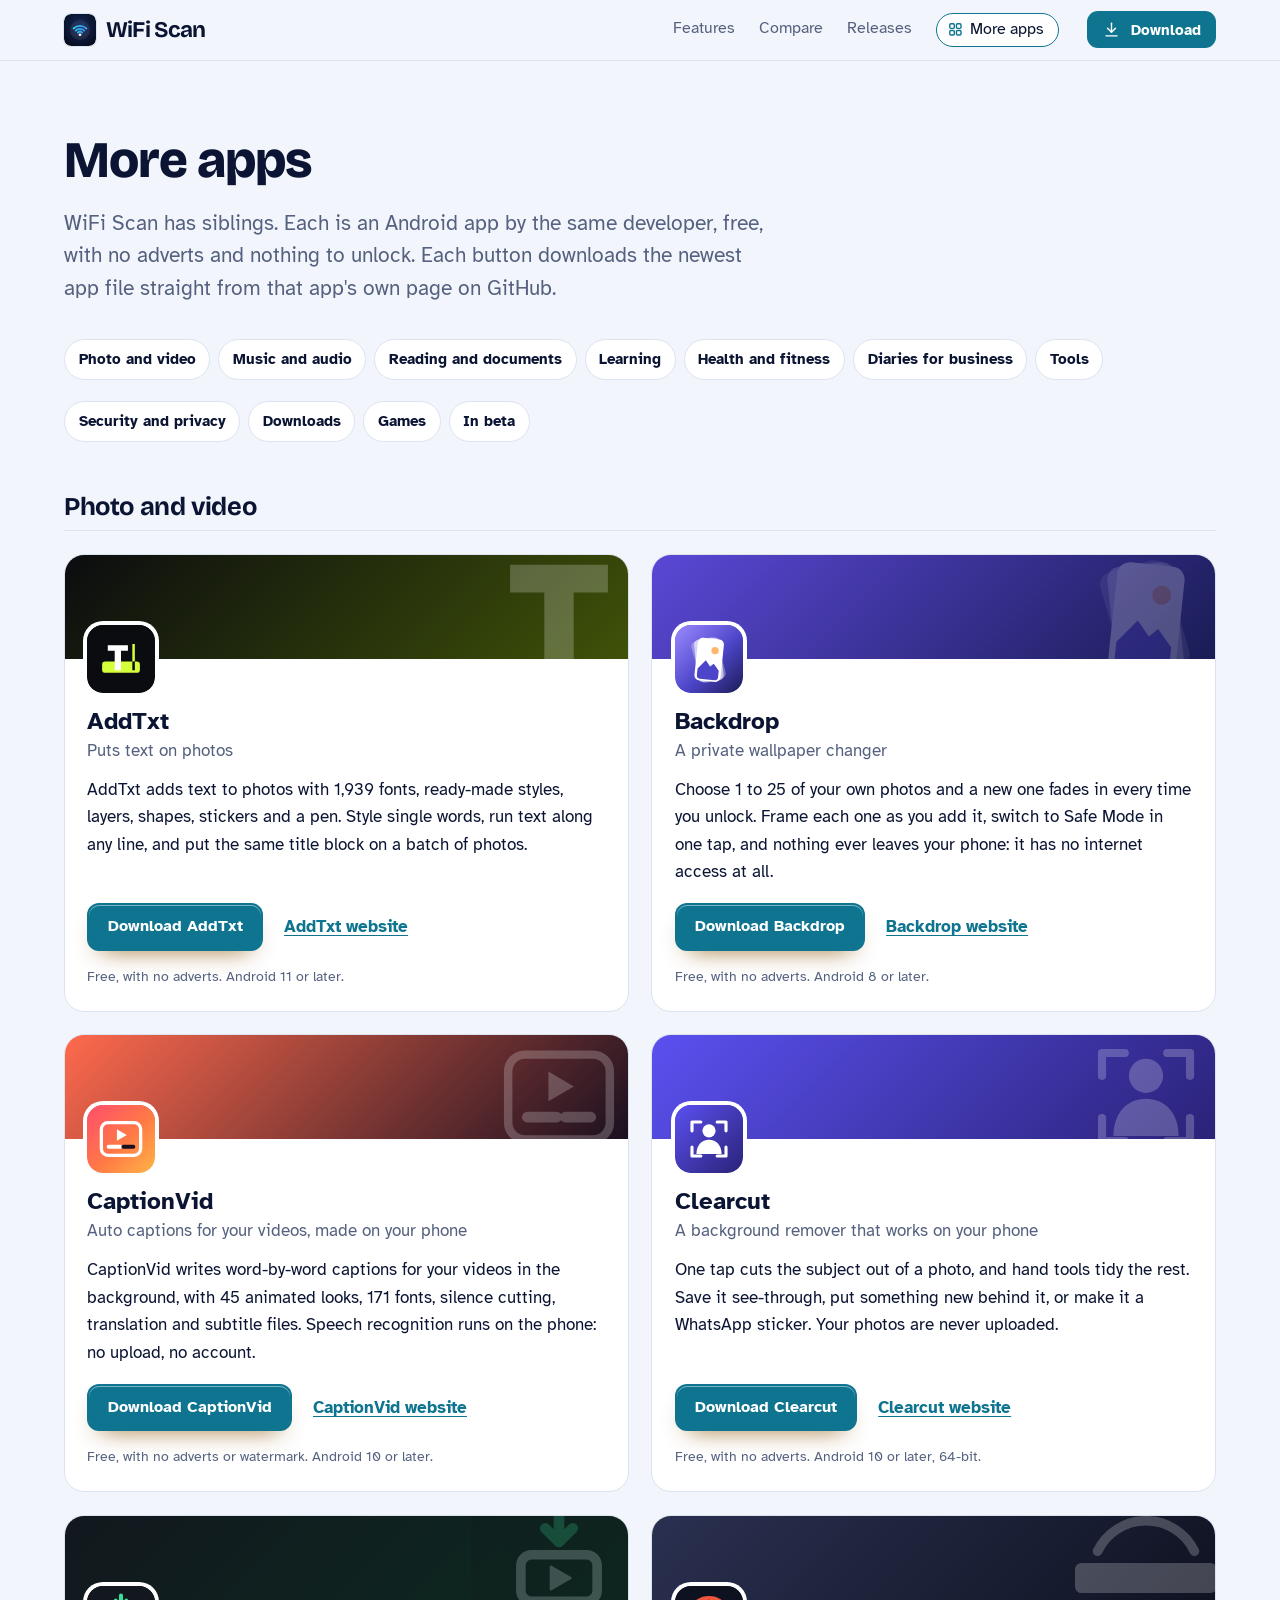
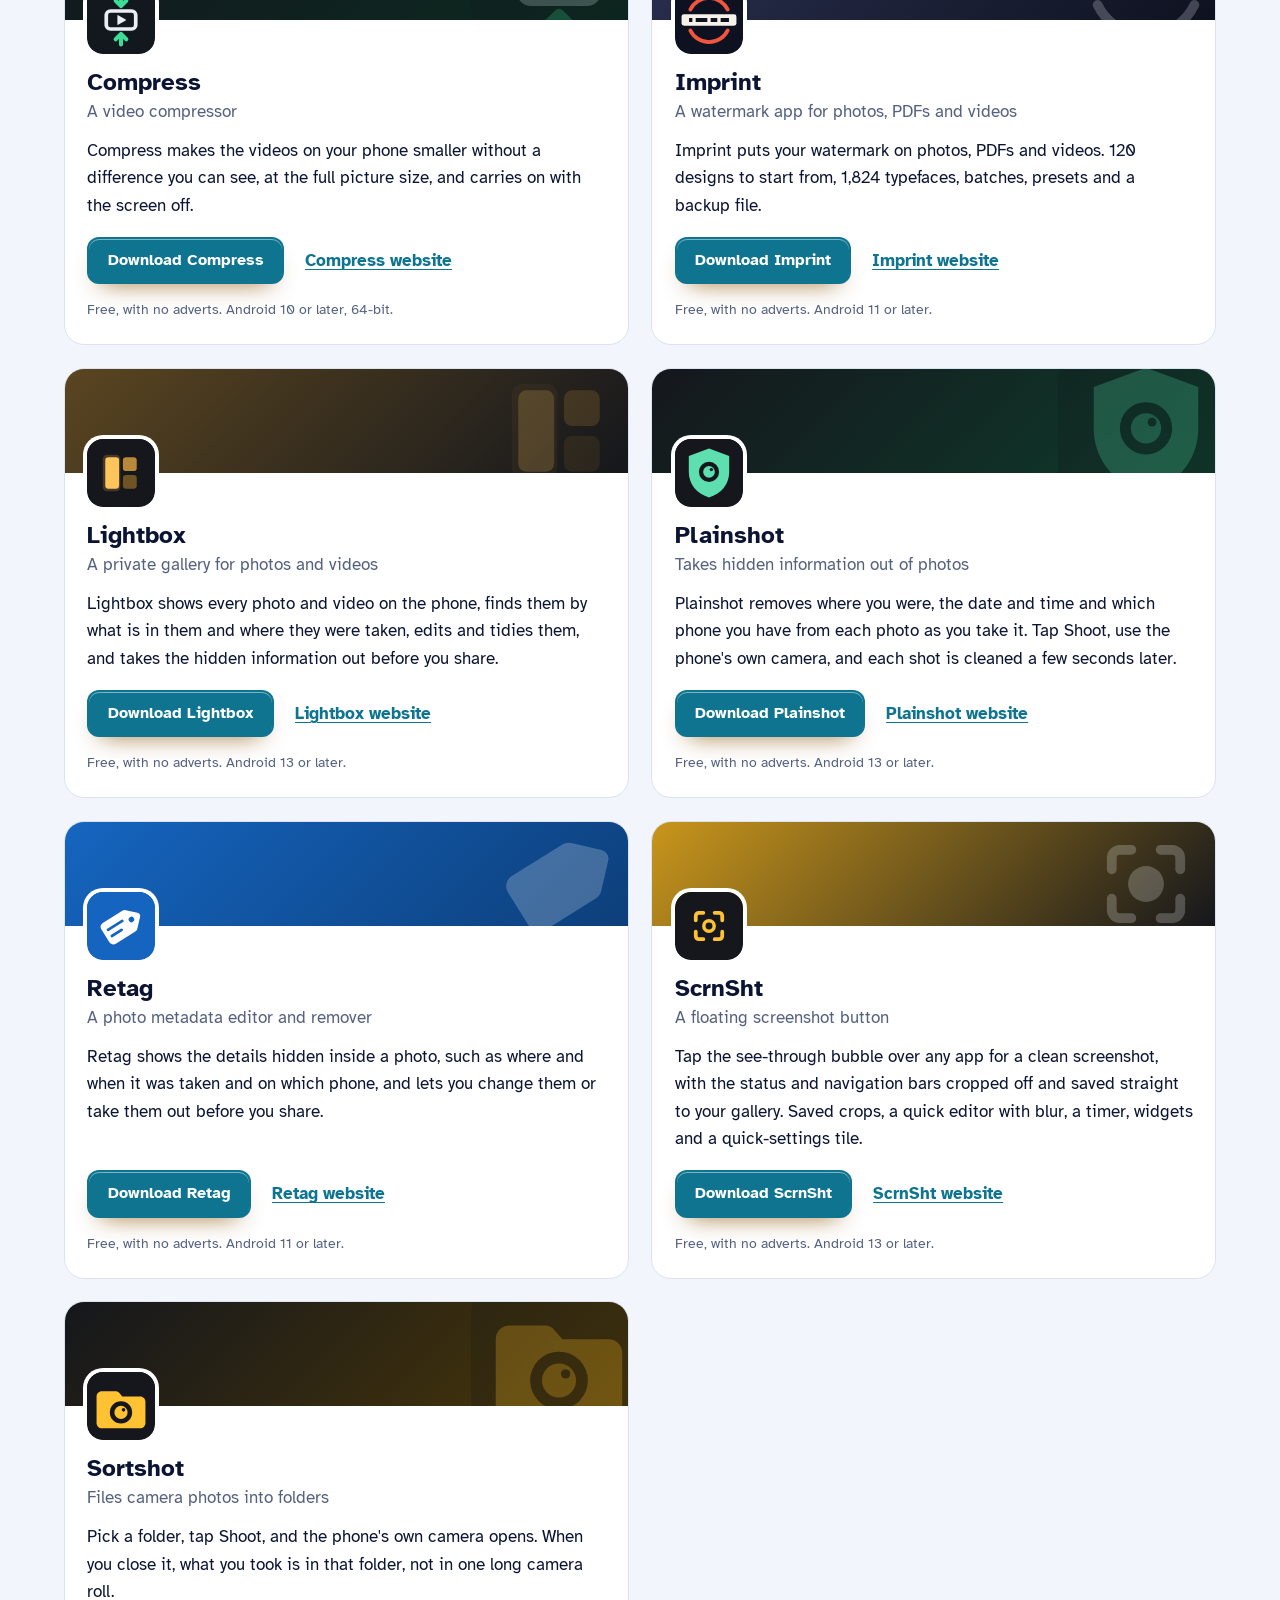
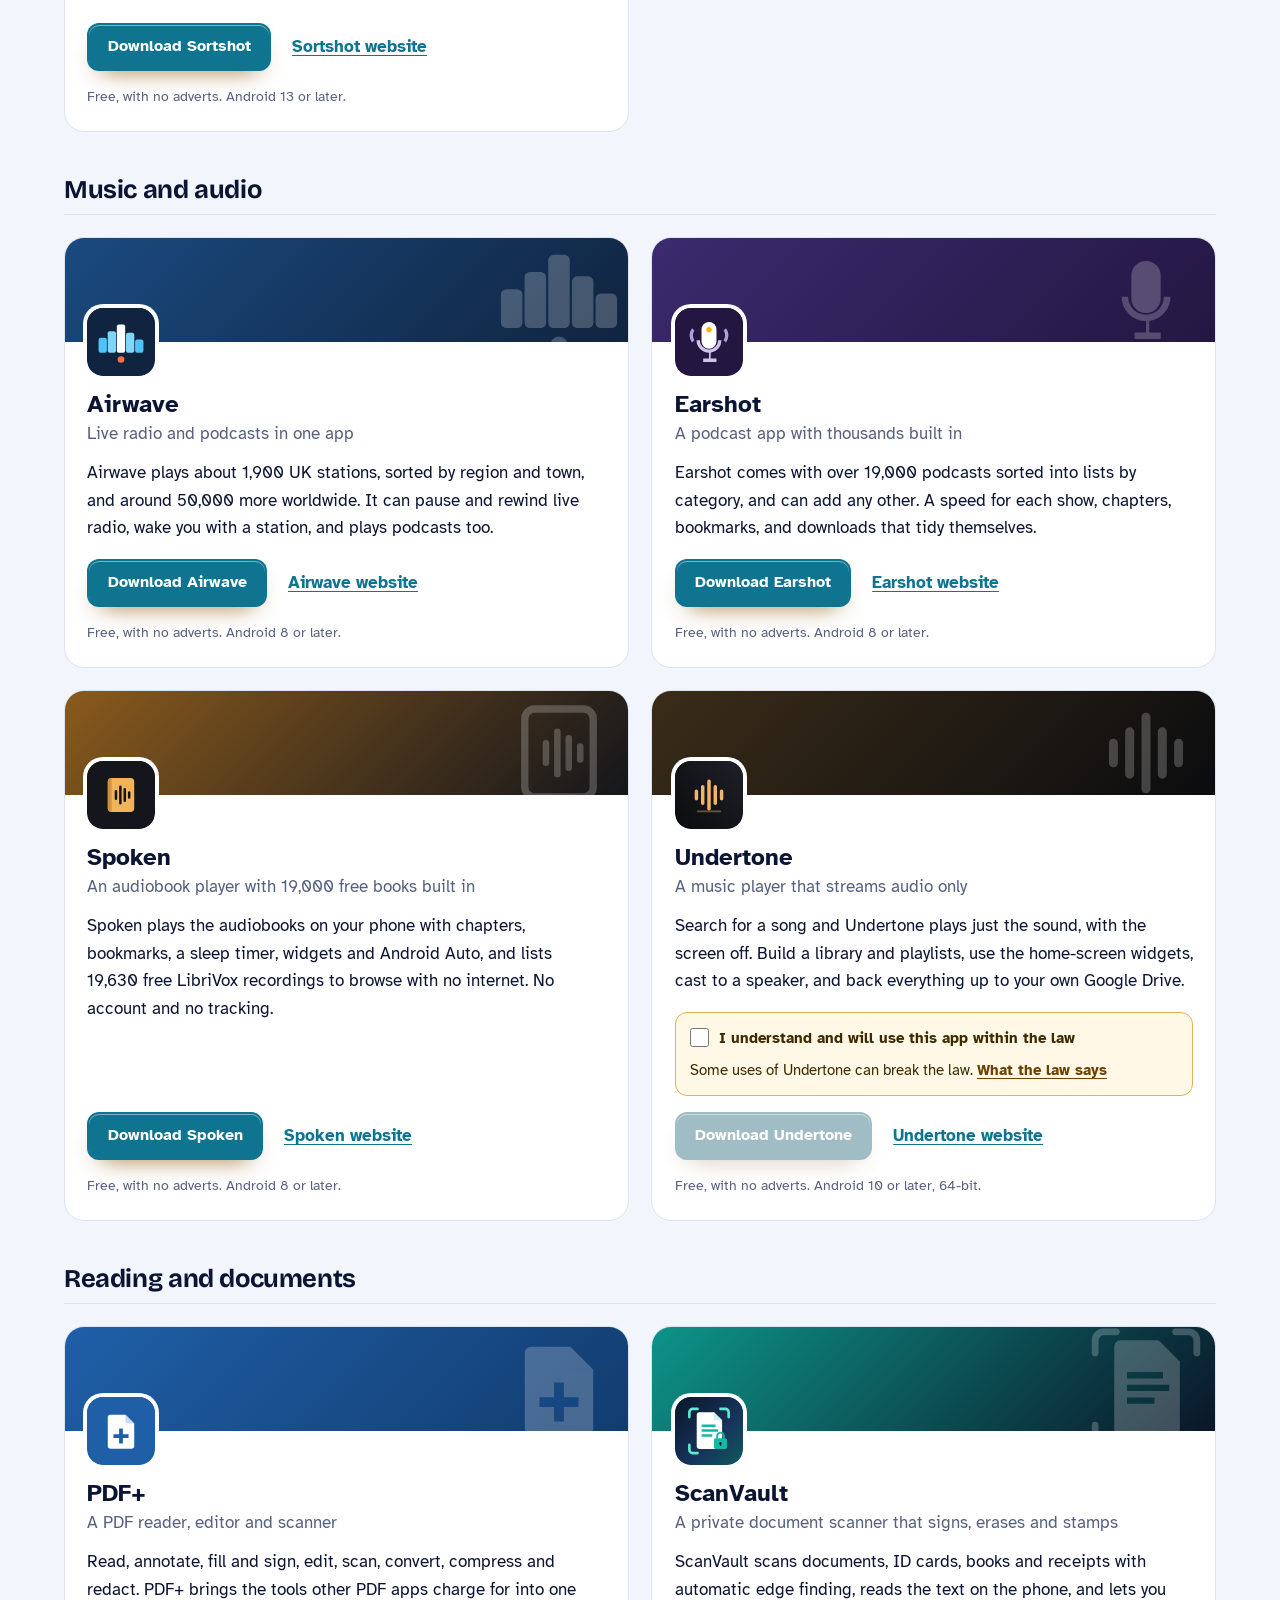
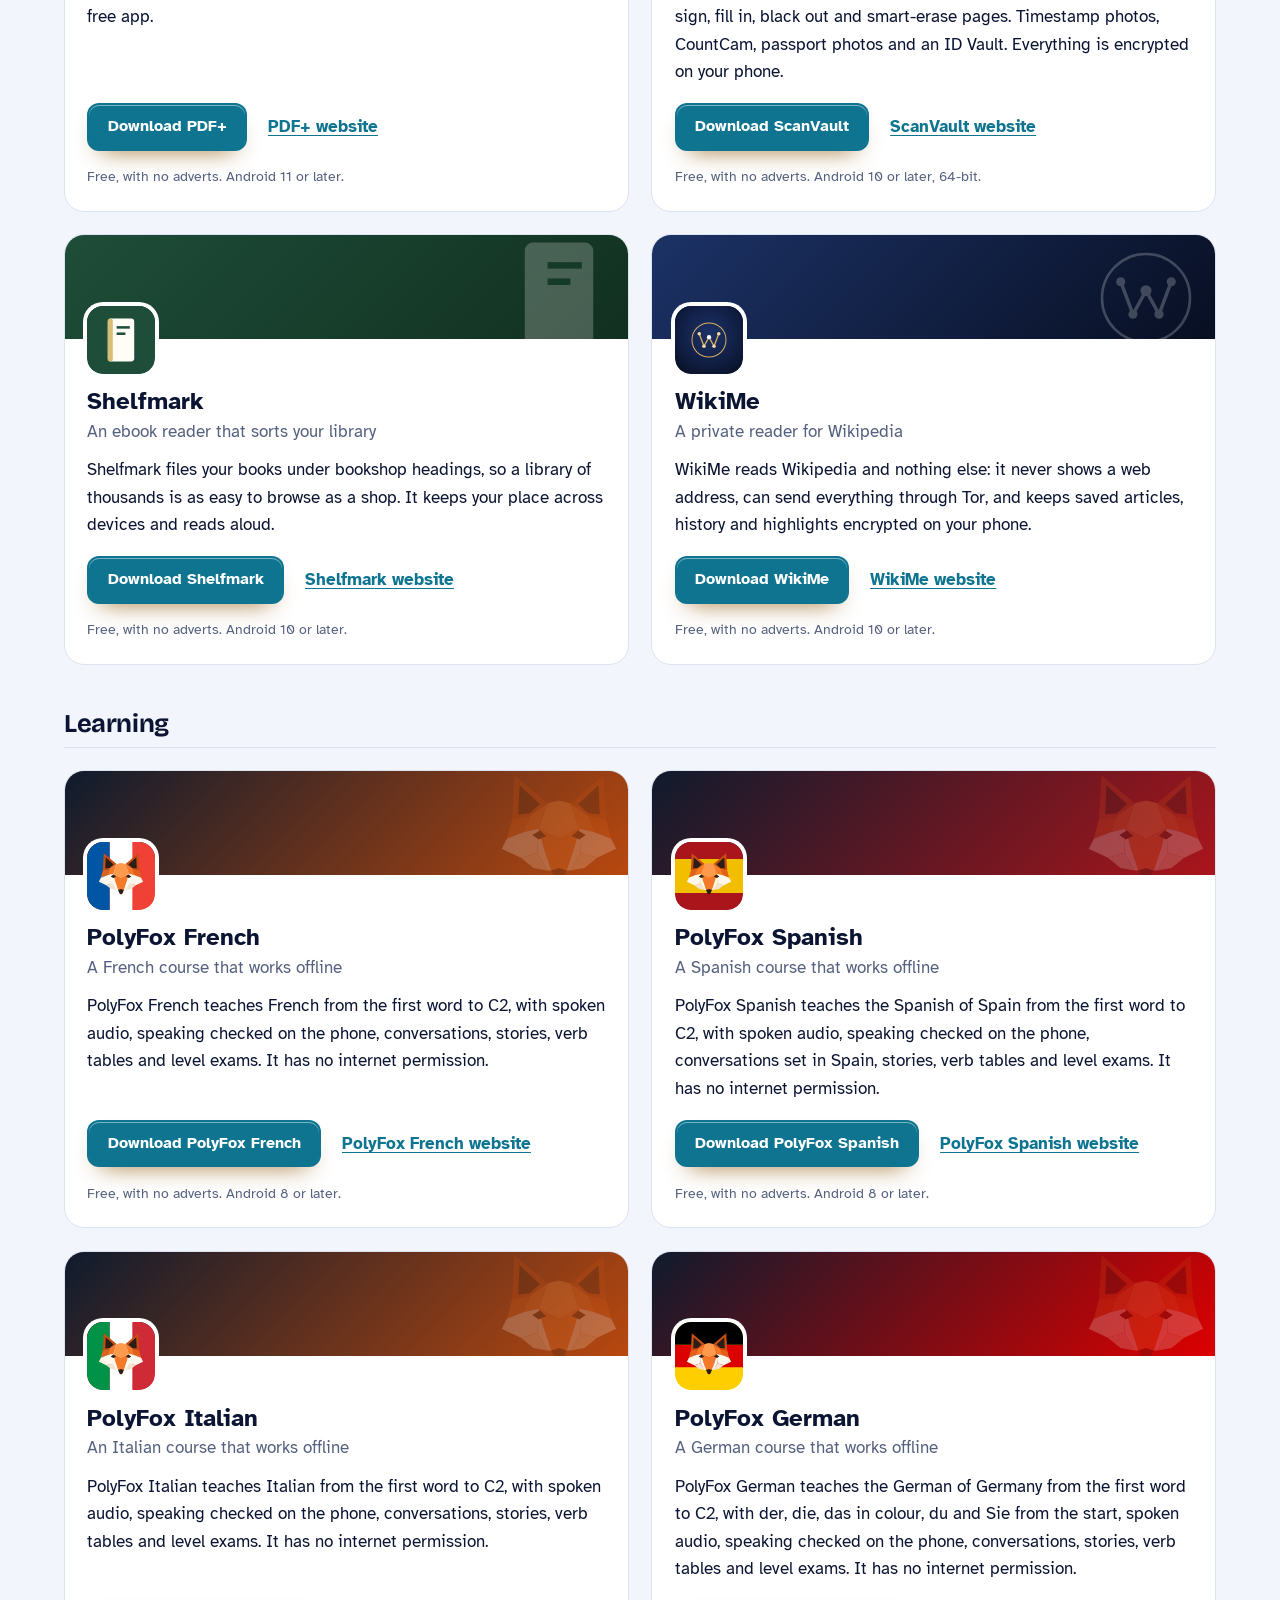
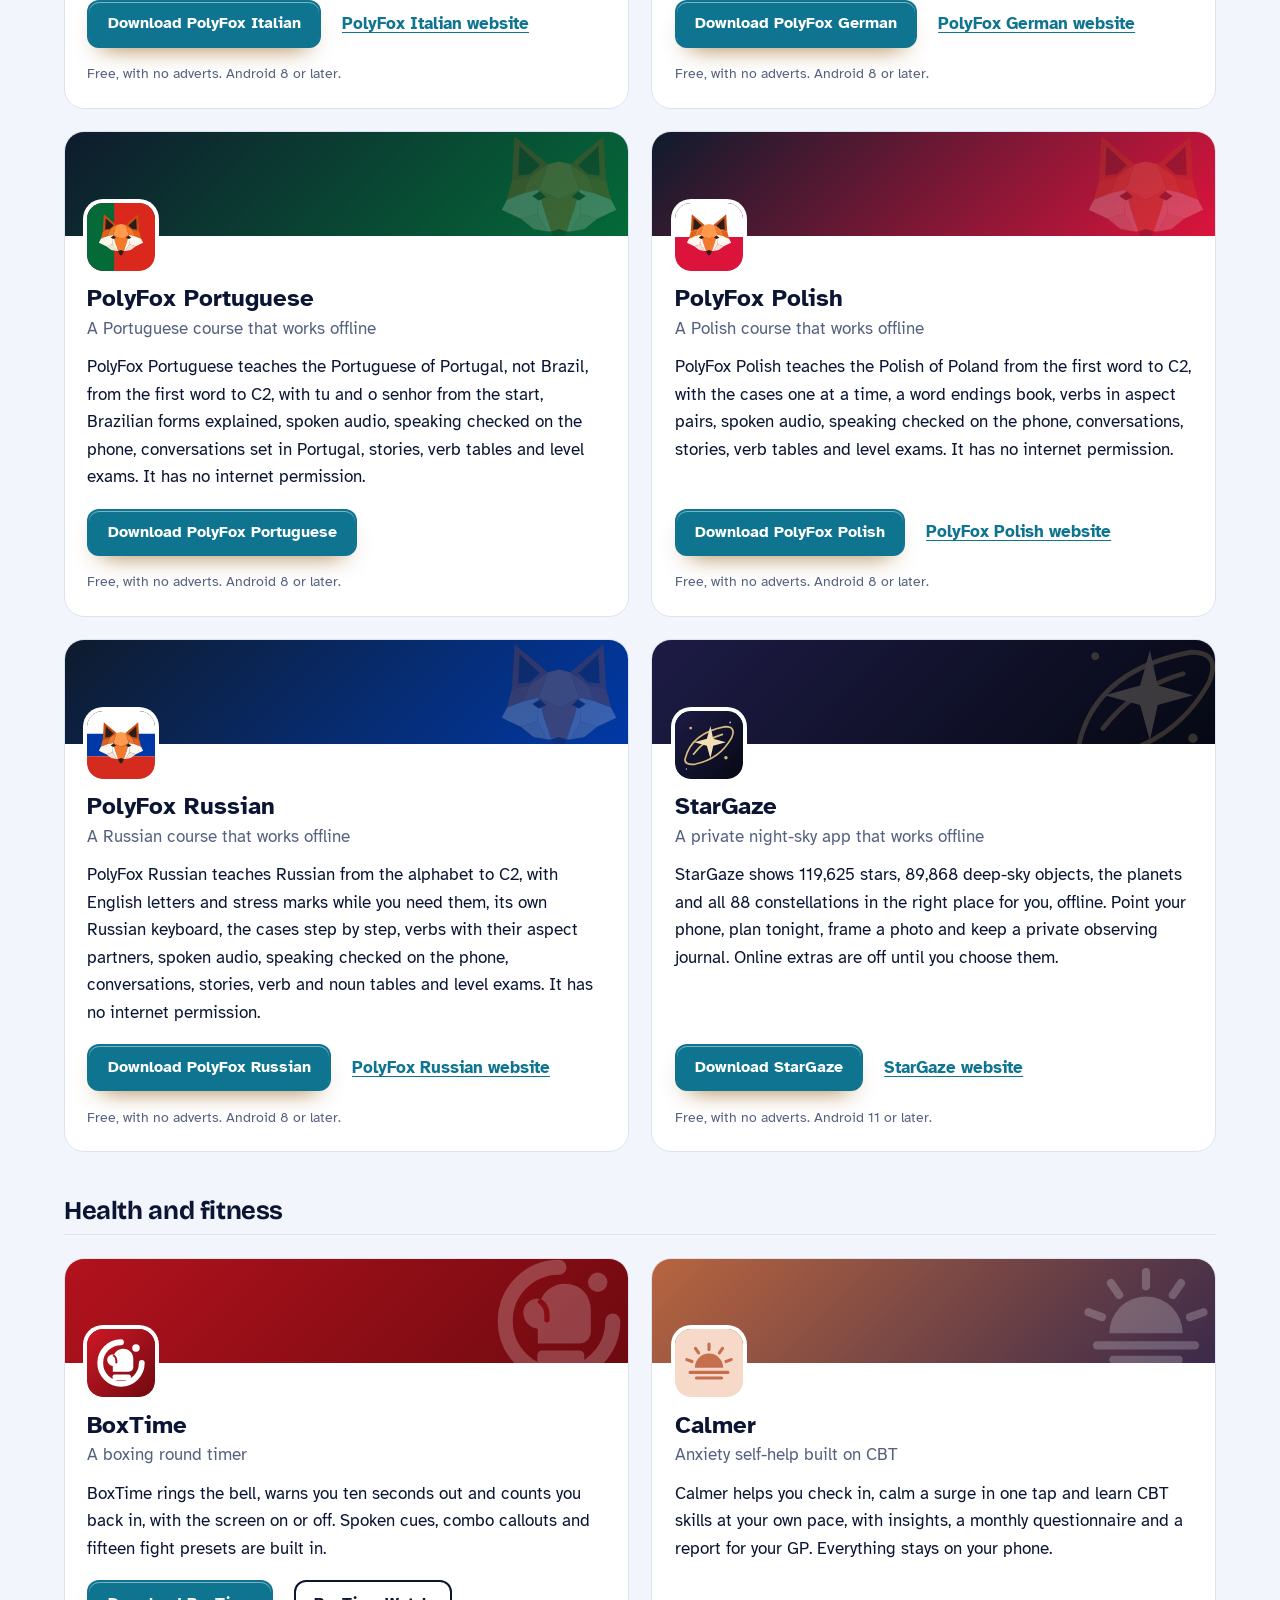
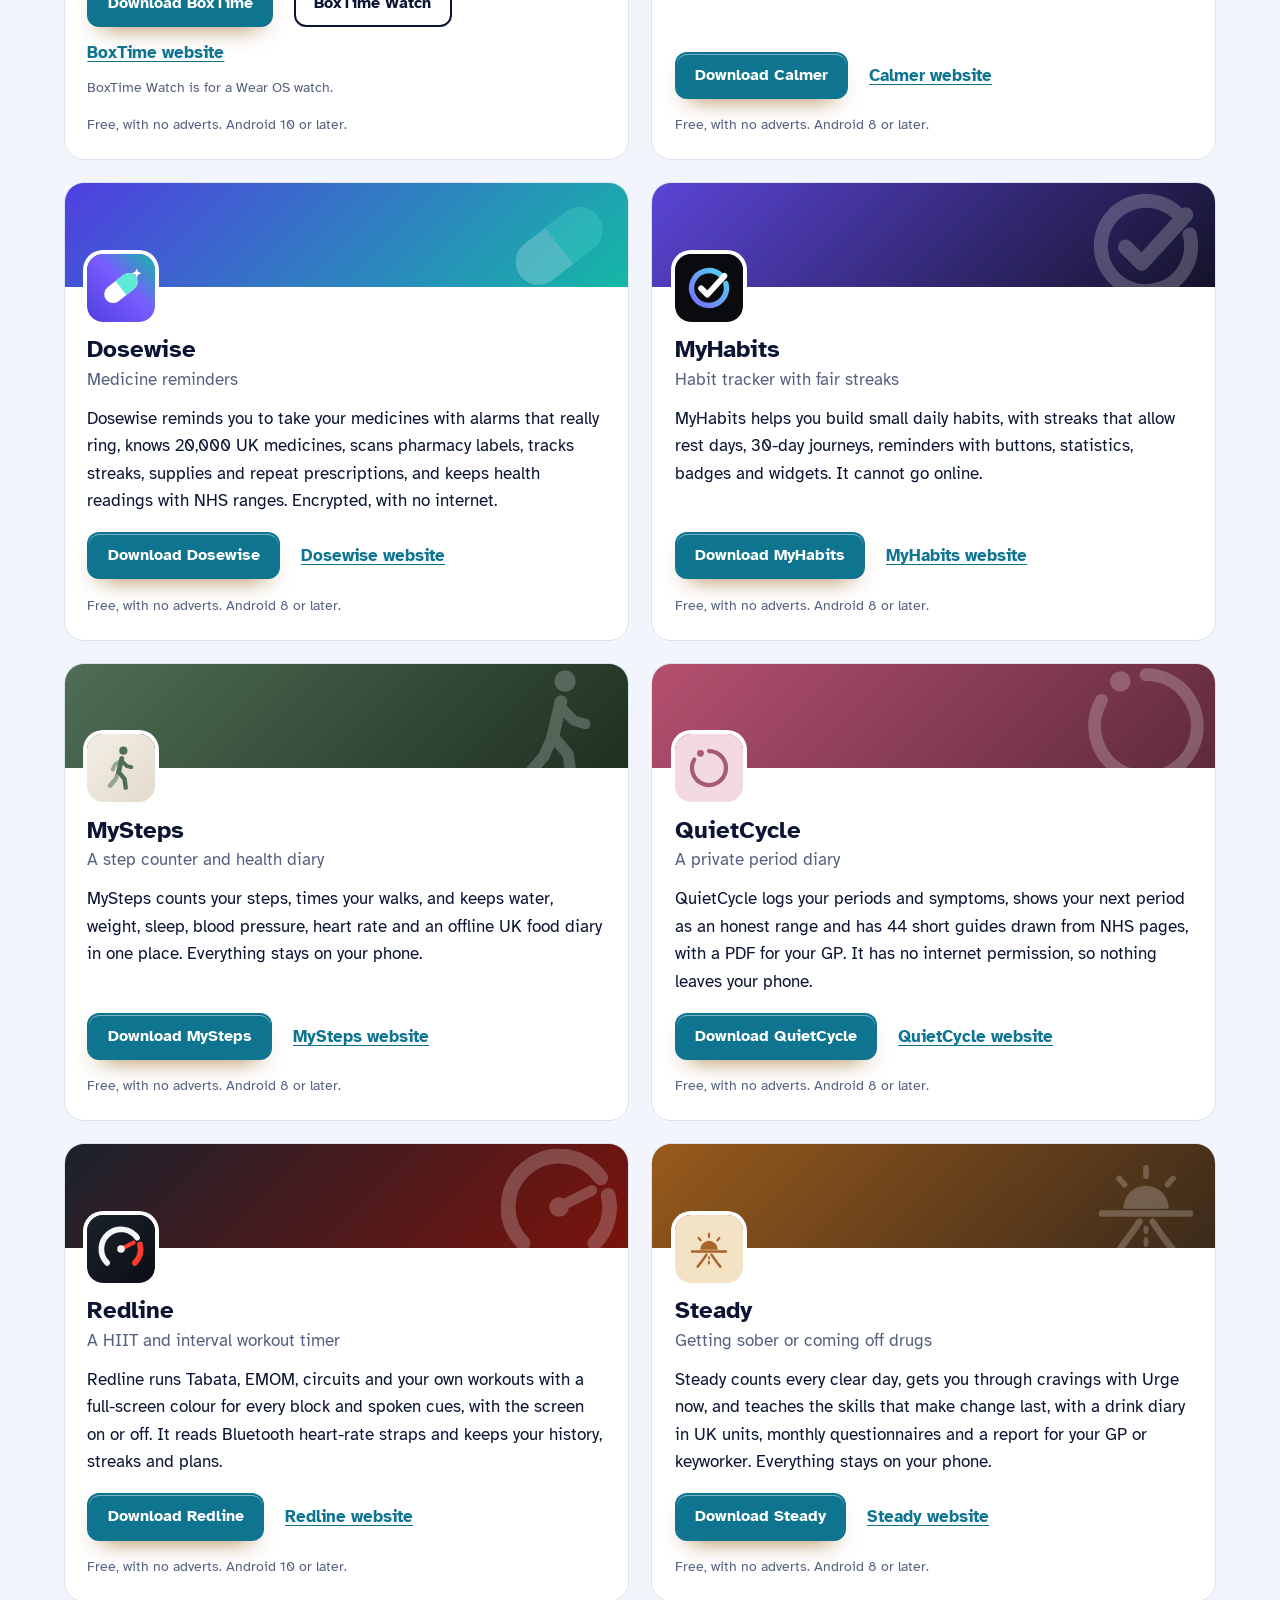
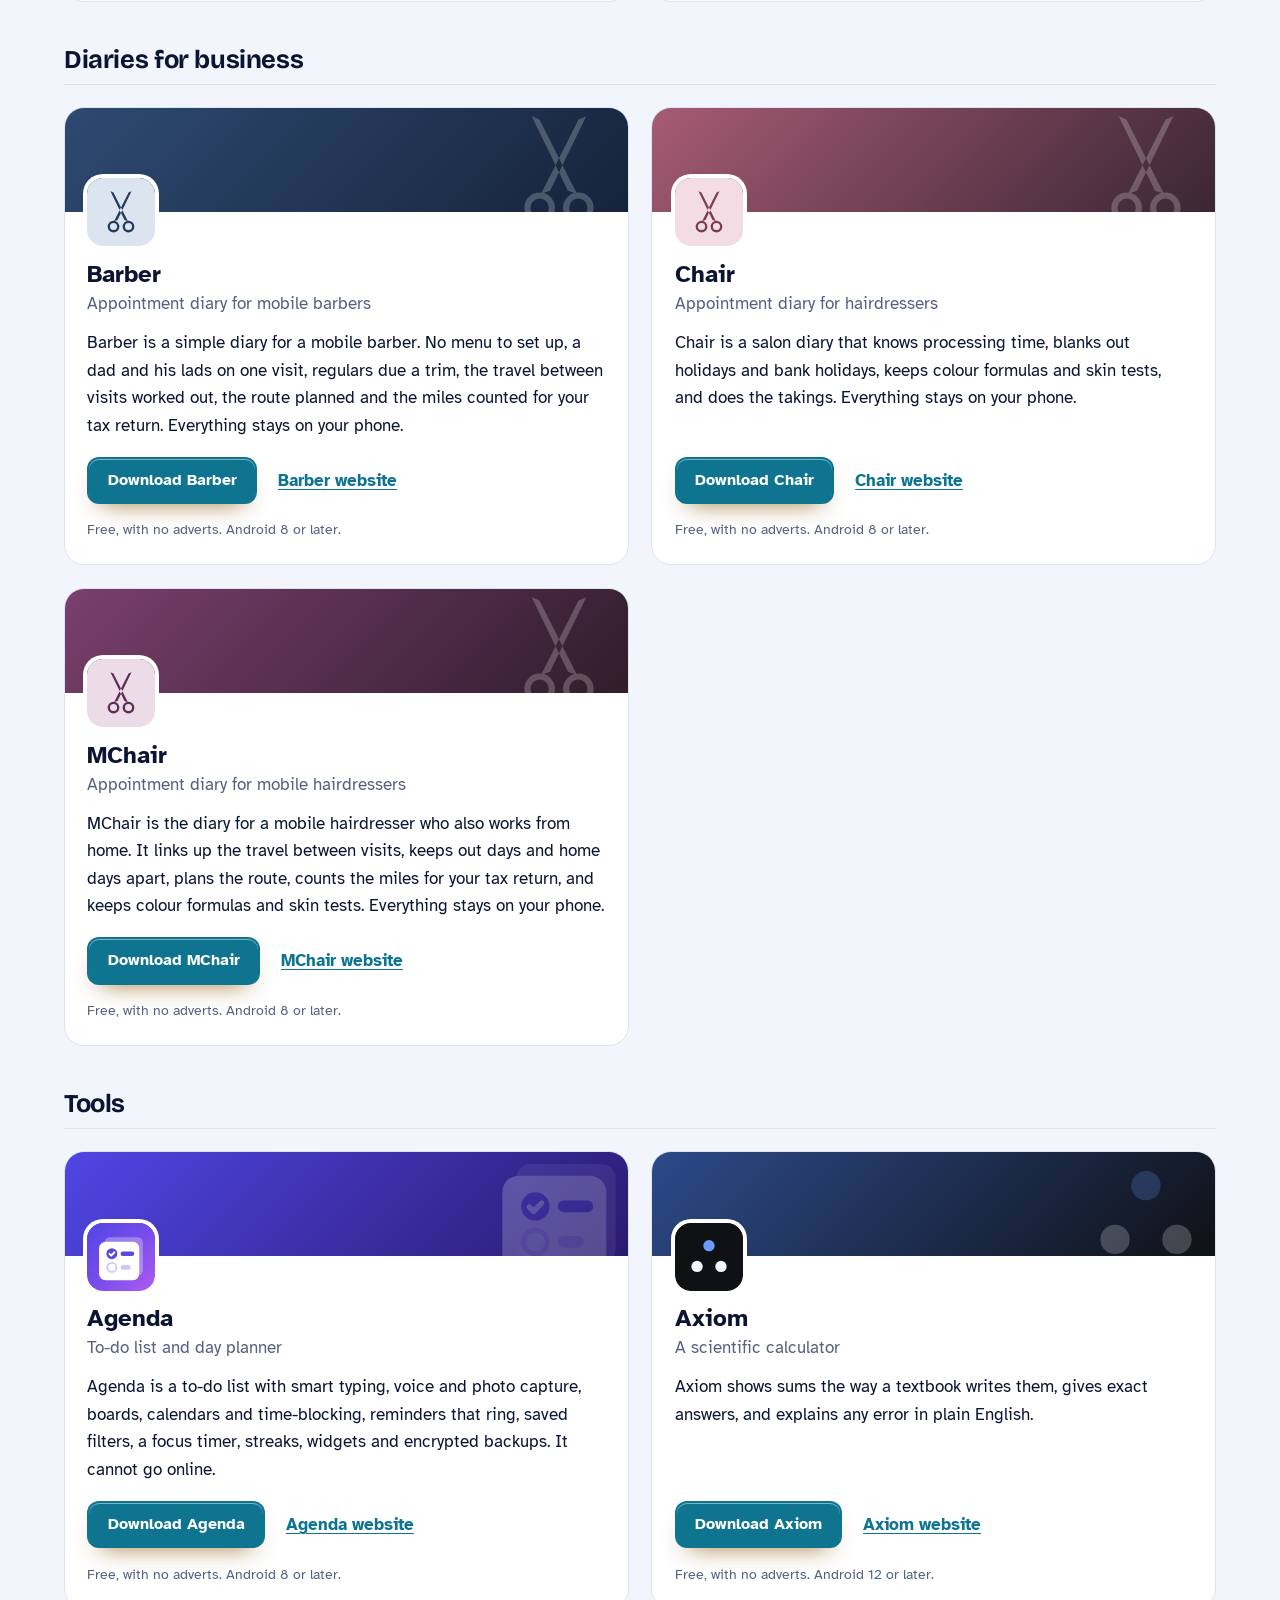
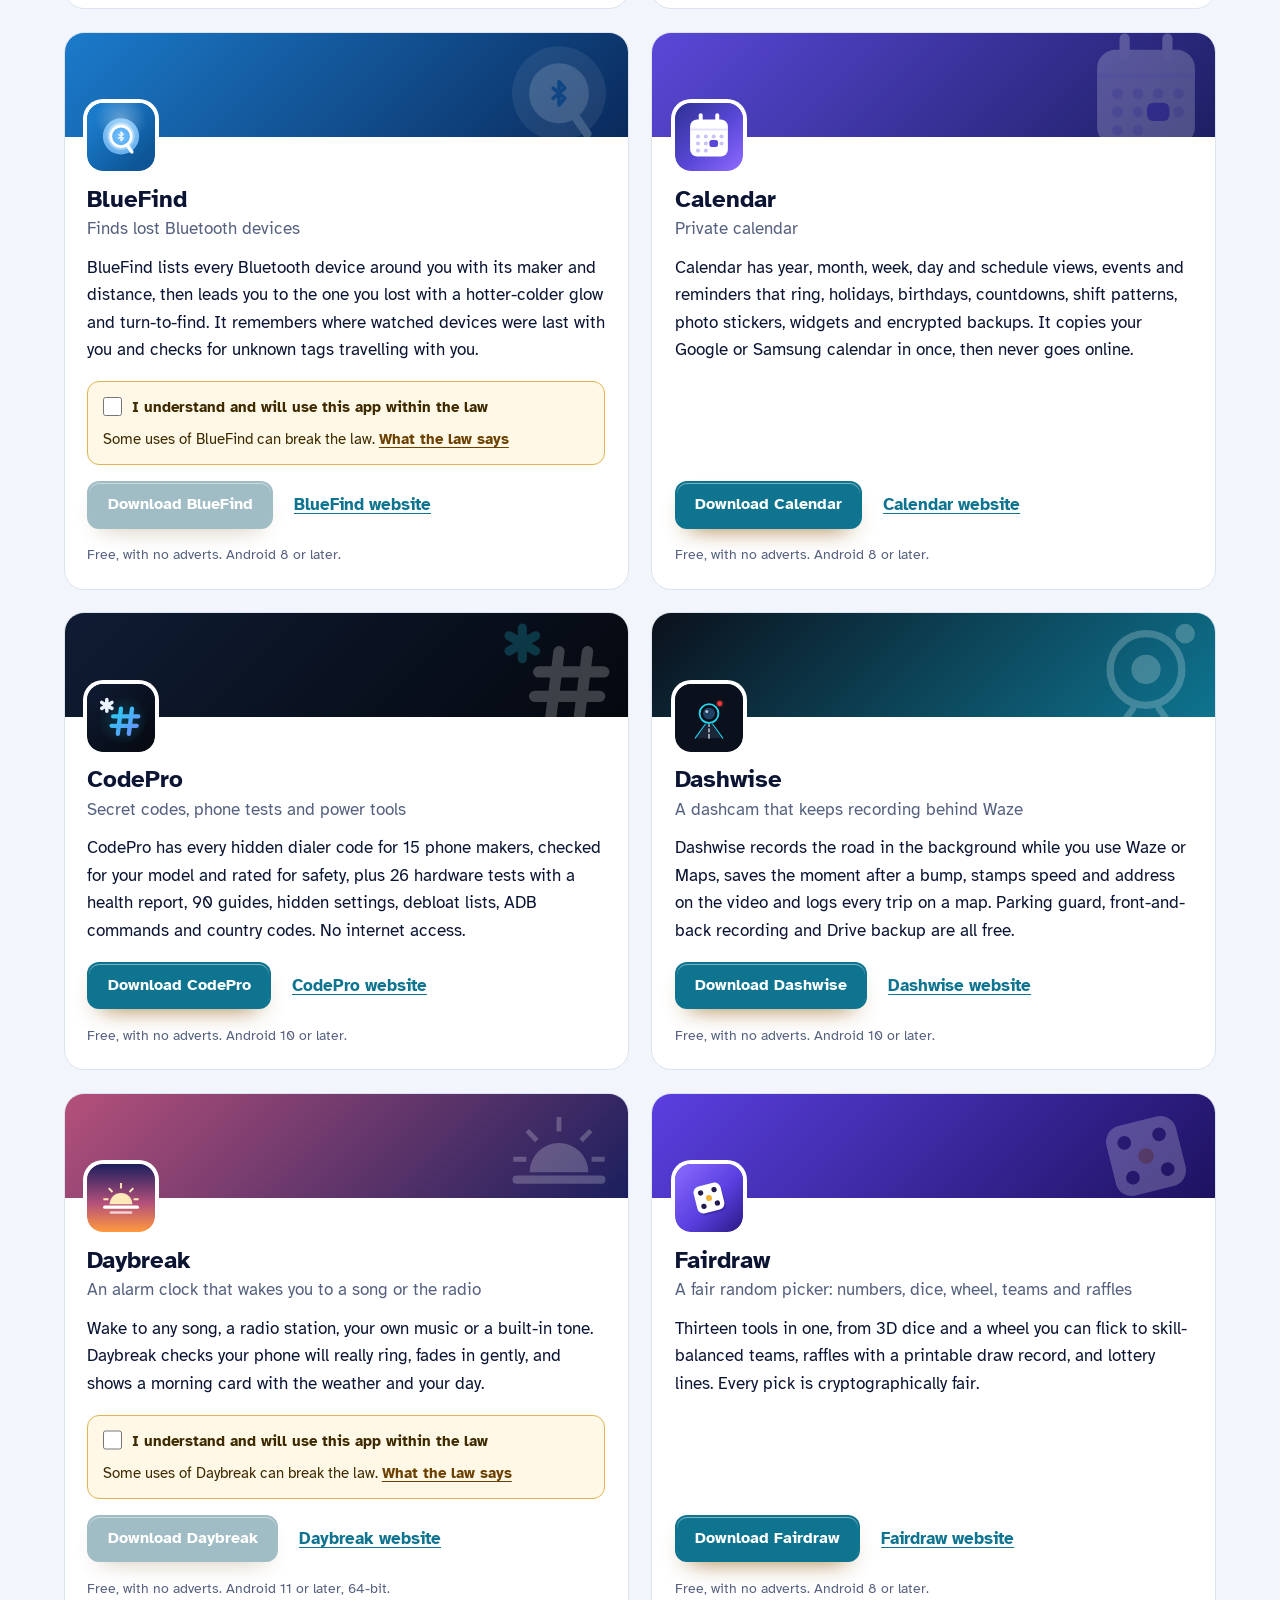
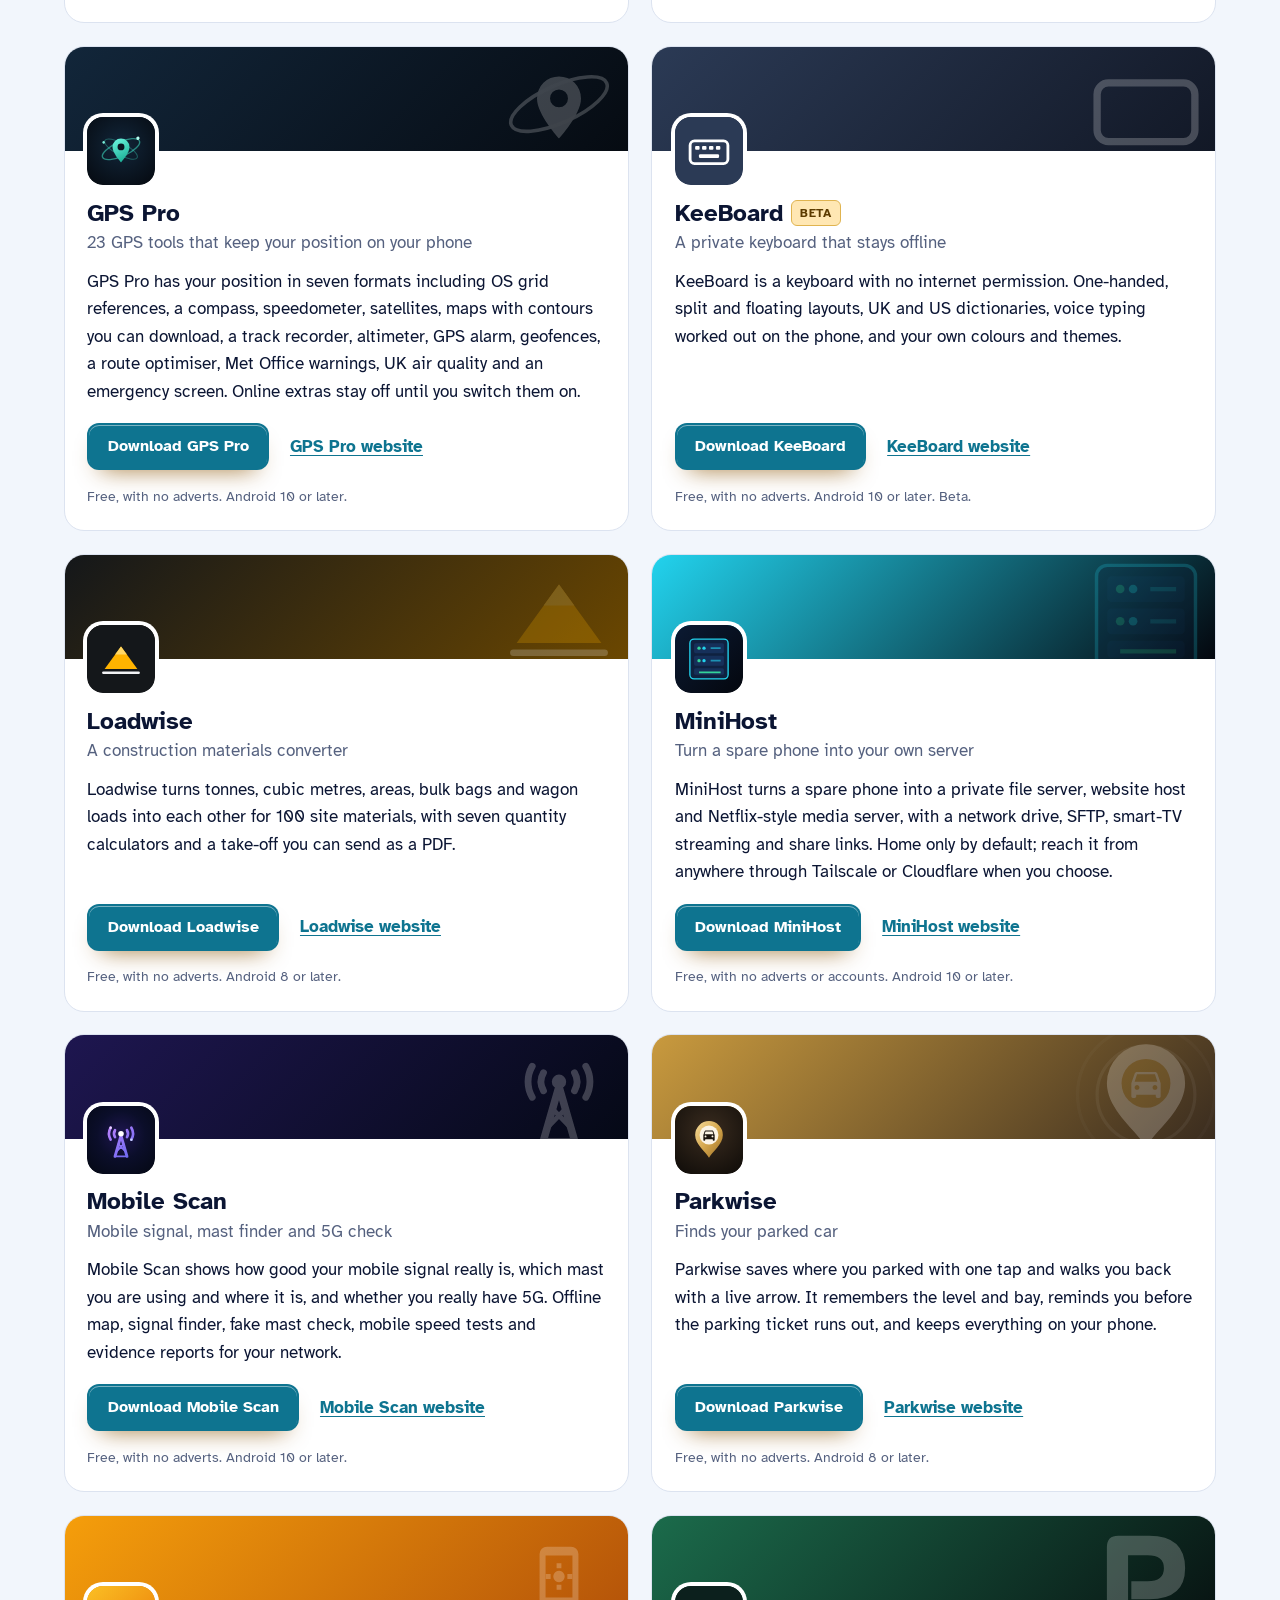
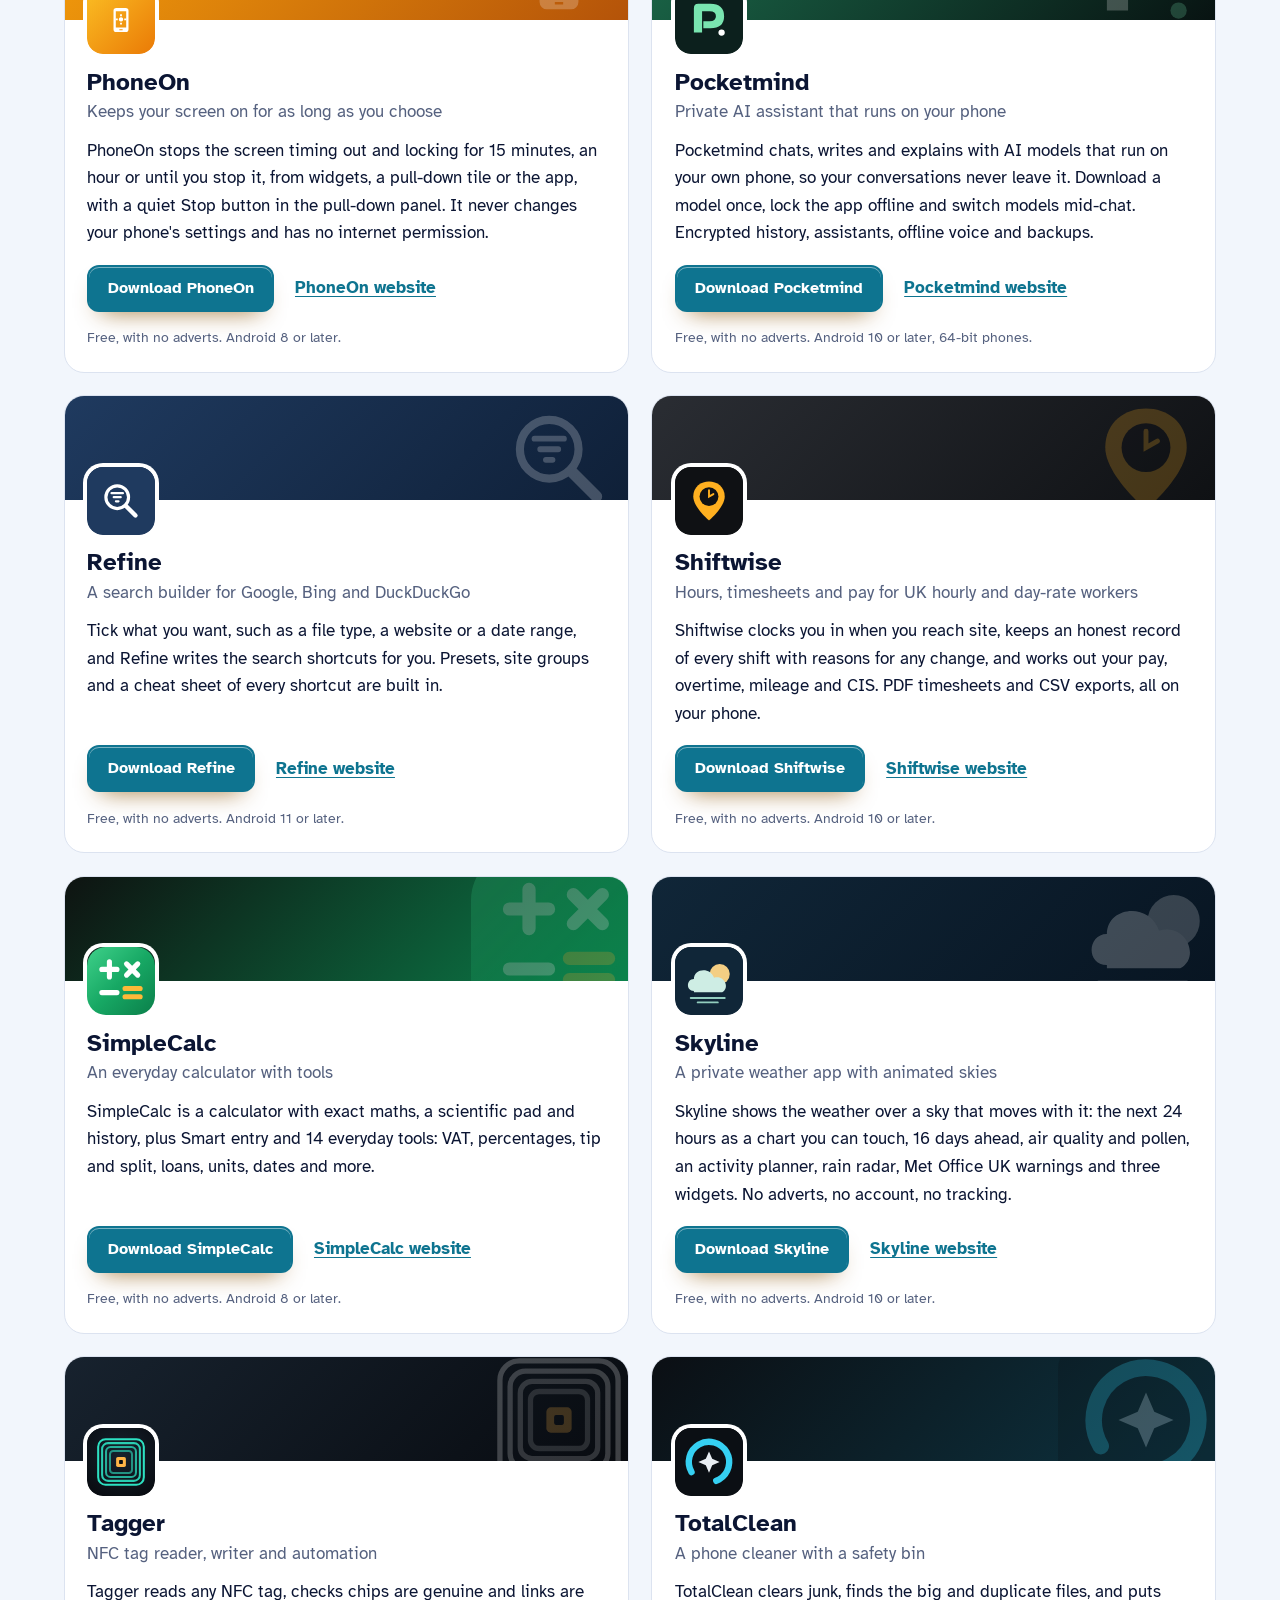
==== more-apps.html @ cbc73440 "More apps: add MegaGen" ====
<!DOCTYPE html>
<html lang="en-GB">
<head>
<meta charset="utf-8">
<meta name="viewport" content="width=device-width, initial-scale=1">
<title>More free Android apps from the maker of WiFi Scan</title>
<meta name="description" content="All 92 free Android apps from the maker of WiFi Scan, in one list by category, each with its download and a link to its website.">
<meta name="author" content="Jonathan Jackson">
<link rel="canonical" href="https://customgpter.github.io/wifiscan/more-apps.html">
<meta name="theme-color" content="#f2f6fc" media="(prefers-color-scheme: light)">
<meta name="theme-color" content="#060a17" media="(prefers-color-scheme: dark)">
<meta property="og:type" content="website">
<meta property="og:site_name" content="WiFi Scan">
<meta property="og:title" content="More free Android apps from the maker of WiFi Scan">
<meta property="og:description" content="All 92 free Android apps from the maker of WiFi Scan, in one list by category, each with its download and a link to its website.">
<meta property="og:url" content="https://customgpter.github.io/wifiscan/more-apps.html">
<meta property="og:image" content="https://customgpter.github.io/wifiscan/assets/og.png">
<meta property="og:image:width" content="1200">
<meta property="og:image:height" content="630">
<meta property="og:image:alt" content="WiFi Scan&#x27;s home screen: a network health score of 89 with signal, speed, delay, channel and security bars">
<meta property="og:locale" content="en_GB">
<meta name="twitter:card" content="summary_large_image">
<link rel="icon" href="./assets/favicon.svg" type="image/svg+xml">
<link rel="apple-touch-icon" href="./assets/apple-touch-icon.png">
<link rel="preload" href="./assets/fonts/bricolage-grotesque-latin.woff2" as="font" type="font/woff2" crossorigin>
<link rel="preload" href="./assets/fonts/atkinson-hyperlegible-latin-400-normal.woff2" as="font" type="font/woff2" crossorigin>
<link rel="stylesheet" href="./assets/site.css?v=1">
<link rel="stylesheet" href="./assets/house.css?v=1">
<script type="application/ld+json">{"@context":"https://schema.org","@type":"ItemList","name":"Apps from the maker of WiFi Scan","url":"https://customgpter.github.io/wifiscan/more-apps.html","itemListElement":[{"@type":"ListItem","position":1,"name":"AddTxt","url":"https://customgpter.github.io/addtxt/"},{"@type":"ListItem","position":2,"name":"Backdrop","url":"https://customgpter.github.io/backdrop/"},{"@type":"ListItem","position":3,"name":"CaptionVid","url":"https://customgpter.github.io/captionvid/"},{"@type":"ListItem","position":4,"name":"Clearcut","url":"https://customgpter.github.io/clearcut/"},{"@type":"ListItem","position":5,"name":"Compress","url":"https://customgpter.github.io/compress/"},{"@type":"ListItem","position":6,"name":"Imprint","url":"https://customgpter.github.io/imprint/"},{"@type":"ListItem","position":7,"name":"Lightbox","url":"https://customgpter.github.io/lightbox/"},{"@type":"ListItem","position":8,"name":"Plainshot","url":"https://customgpter.github.io/plainshot/"},{"@type":"ListItem","position":9,"name":"Retag","url":"https://customgpter.github.io/retag/"},{"@type":"ListItem","position":10,"name":"ScrnSht","url":"https://customgpter.github.io/scrnsht/"},{"@type":"ListItem","position":11,"name":"Sortshot","url":"https://customgpter.github.io/sortshot/"},{"@type":"ListItem","position":12,"name":"Airwave","url":"https://customgpter.github.io/airwave/"},{"@type":"ListItem","position":13,"name":"Earshot","url":"https://customgpter.github.io/earshot/"},{"@type":"ListItem","position":14,"name":"Spoken","url":"https://customgpter.github.io/spoken/"},{"@type":"ListItem","position":15,"name":"Undertone","url":"https://customgpter.github.io/undertone/"},{"@type":"ListItem","position":16,"name":"PDF+","url":"https://customgpter.github.io/pdfplus/"},{"@type":"ListItem","position":17,"name":"ScanVault","url":"https://customgpter.github.io/scanvault/"},{"@type":"ListItem","position":18,"name":"Shelfmark","url":"https://customgpter.github.io/shelfmark/"},{"@type":"ListItem","position":19,"name":"WikiMe","url":"https://customgpter.github.io/wikime/"},{"@type":"ListItem","position":20,"name":"PolyFox French","url":"https://customgpter.github.io/polyfox/"},{"@type":"ListItem","position":21,"name":"PolyFox German","url":"https://customgpter.github.io/polyfox-german/"},{"@type":"ListItem","position":22,"name":"PolyFox Polish","url":"https://customgpter.github.io/polyfox-polish/"},{"@type":"ListItem","position":23,"name":"PolyFox Russian","url":"https://customgpter.github.io/polyfox-russian/"},{"@type":"ListItem","position":24,"name":"StarGaze","url":"https://customgpter.github.io/stargaze/"},{"@type":"ListItem","position":25,"name":"BoxTime","url":"https://customgpter.github.io/boxtime/"},{"@type":"ListItem","position":26,"name":"Calmer","url":"https://customgpter.github.io/calmer/"},{"@type":"ListItem","position":27,"name":"Dosewise","url":"https://customgpter.github.io/dosewise/"},{"@type":"ListItem","position":28,"name":"MyHabits","url":"https://customgpter.github.io/myhabits/"},{"@type":"ListItem","position":29,"name":"MySteps","url":"https://customgpter.github.io/mysteps/"},{"@type":"ListItem","position":30,"name":"QuietCycle","url":"https://customgpter.github.io/quietcycle/"},{"@type":"ListItem","position":31,"name":"Redline","url":"https://customgpter.github.io/redline/"},{"@type":"ListItem","position":32,"name":"Steady","url":"https://customgpter.github.io/steady/"},{"@type":"ListItem","position":33,"name":"Barber","url":"https://customgpter.github.io/barber/"},{"@type":"ListItem","position":34,"name":"Chair","url":"https://customgpter.github.io/chair/"},{"@type":"ListItem","position":35,"name":"MChair","url":"https://customgpter.github.io/mchair/"},{"@type":"ListItem","position":36,"name":"Agenda","url":"https://customgpter.github.io/agenda/"},{"@type":"ListItem","position":37,"name":"Axiom","url":"https://customgpter.github.io/axiom/"},{"@type":"ListItem","position":38,"name":"BlueFind","url":"https://customgpter.github.io/bluefind/"},{"@type":"ListItem","position":39,"name":"Calendar","url":"https://customgpter.github.io/calendar/"},{"@type":"ListItem","position":40,"name":"CodePro","url":"https://customgpter.github.io/codepro/"},{"@type":"ListItem","position":41,"name":"Dashwise","url":"https://customgpter.github.io/dashwise/"},{"@type":"ListItem","position":42,"name":"Daybreak","url":"https://customgpter.github.io/daybreak/"},{"@type":"ListItem","position":43,"name":"Fairdraw","url":"https://customgpter.github.io/fairdraw/"},{"@type":"ListItem","position":44,"name":"GPS Pro","url":"https://customgpter.github.io/gpspro/"},{"@type":"ListItem","position":45,"name":"KeeBoard","url":"https://customgpter.github.io/keeboard/"},{"@type":"ListItem","position":46,"name":"Loadwise","url":"https://customgpter.github.io/loadwise/"},{"@type":"ListItem","position":47,"name":"MiniHost","url":"https://customgpter.github.io/minihost/"},{"@type":"ListItem","position":48,"name":"Mobile Scan","url":"https://customgpter.github.io/mobilescan/"},{"@type":"ListItem","position":49,"name":"Parkwise","url":"https://customgpter.github.io/parkwise/"},{"@type":"ListItem","position":50,"name":"Pocketmind","url":"https://customgpter.github.io/pocketmind/"},{"@type":"ListItem","position":51,"name":"Refine","url":"https://customgpter.github.io/refine/"},{"@type":"ListItem","position":52,"name":"Shiftwise","url":"https://customgpter.github.io/shiftwise/"},{"@type":"ListItem","position":53,"name":"SimpleCalc","url":"https://customgpter.github.io/simplecalc/"},{"@type":"ListItem","position":54,"name":"Skyline","url":"https://customgpter.github.io/skyline/"},{"@type":"ListItem","position":55,"name":"Tagger","url":"https://customgpter.github.io/tagger/"},{"@type":"ListItem","position":56,"name":"TotalClean","url":"https://customgpter.github.io/totalclean/"},{"@type":"ListItem","position":57,"name":"TVLink","url":"https://customgpter.github.io/tvlink/"},{"@type":"ListItem","position":58,"name":"Unbox","url":"https://customgpter.github.io/unbox/"},{"@type":"ListItem","position":59,"name":"WhatsKeep","url":"https://customgpter.github.io/whatskeep/"},{"@type":"ListItem","position":60,"name":"WiFi Scan","url":"https://customgpter.github.io/wifiscan/"},{"@type":"ListItem","position":61,"name":"Auditly","url":"https://customgpter.github.io/auditly/"},{"@type":"ListItem","position":62,"name":"Backchannel","url":"https://customgpter.github.io/backchannel/"},{"@type":"ListItem","position":63,"name":"ENotes","url":"https://customgpter.github.io/enotes/"},{"@type":"ListItem","position":64,"name":"FindMe","url":"https://customgpter.github.io/findme/"},{"@type":"ListItem","position":65,"name":"iLock","url":"https://customgpter.github.io/ilock/"},{"@type":"ListItem","position":66,"name":"ImSafe","url":"https://customgpter.github.io/imsafe/"},{"@type":"ListItem","position":67,"name":"IShred","url":"https://customgpter.github.io/ishred/"},{"@type":"ListItem","position":68,"name":"LockBox","url":"https://customgpter.github.io/lockbox/"},{"@type":"ListItem","position":69,"name":"PassVault","url":"https://customgpter.github.io/passvault/"},{"@type":"ListItem","position":70,"name":"SpyFind","url":"https://customgpter.github.io/spyfind/"},{"@type":"ListItem","position":71,"name":"TextWipe","url":"https://customgpter.github.io/textwipe/"},{"@type":"ListItem","position":72,"name":"Tracewire","url":"https://customgpter.github.io/tracewire/"},{"@type":"ListItem","position":73,"name":"Vigil","url":"https://customgpter.github.io/vigil/"},{"@type":"ListItem","position":74,"name":"Grab","url":"https://customgpter.github.io/grab/"},{"@type":"ListItem","position":75,"name":"Swarm","url":"https://customgpter.github.io/swarm/"},{"@type":"ListItem","position":76,"name":"Plane Games","url":"https://customgpter.github.io/plane-games/"},{"@type":"ListItem","position":77,"name":"Ninefold","url":"https://customgpter.github.io/ninefold/"},{"@type":"ListItem","position":78,"name":"Cubewise","url":"https://customgpter.github.io/cubewise/"},{"@type":"ListItem","position":79,"name":"Tilewise","url":"https://customgpter.github.io/tilewise/"},{"@type":"ListItem","position":80,"name":"Letterwise","url":"https://customgpter.github.io/letterwise/"},{"@type":"ListItem","position":81,"name":"Kingside","url":"https://customgpter.github.io/kingside/"},{"@type":"ListItem","position":82,"name":"Deckhand","url":"https://customgpter.github.io/deckhand/"},{"@type":"ListItem","position":83,"name":"SNESForge","url":"https://customgpter.github.io/snesforge/"},{"@type":"ListItem","position":84,"name":"Fame Boy","url":"https://customgpter.github.io/fameboy/"},{"@type":"ListItem","position":85,"name":"PSPPro","url":"https://customgpter.github.io/psppro/"},{"@type":"ListItem","position":86,"name":"MegaGen","url":"https://customgpter.github.io/megagen/"},{"@type":"ListItem","position":87,"name":"QVR","url":"https://customgpter.github.io/qvr/"},{"@type":"ListItem","position":88,"name":"QVR Watch","url":"https://customgpter.github.io/qvr-watch/"},{"@type":"ListItem","position":89,"name":"QVRLite","url":"https://customgpter.github.io/qvrlite/"},{"@type":"ListItem","position":90,"name":"Onionz","url":"https://customgpter.github.io/onionz/"},{"@type":"ListItem","position":91,"name":"OnionzWeb","url":"https://customgpter.github.io/onionzweb/"}]}</script>
<link rel="stylesheet" href="./assets/apps-list.css?v=1">
<script src="./assets/apps-list.js?v=1" defer></script>
</head>
<body>
<a class="skip" href="#main">Skip to content</a>
<header class="masthead">
<div class="wrap">
<a class="brand" href="./" aria-label="WiFi Scan home"><svg viewBox="0 0 108 108" aria-hidden="true"><defs><radialGradient id="wsa" gradientUnits="userSpaceOnUse" cx="54" cy="44" r="80"><stop offset="0" stop-color="#13285A"/><stop offset="1" stop-color="#050916"/></radialGradient><linearGradient id="wsb" gradientUnits="userSpaceOnUse" x1="24" y1="40" x2="84" y2="40"><stop offset="0" stop-color="#22D3EE"/><stop offset="1" stop-color="#3B82F6"/></linearGradient></defs><rect width="108" height="108" rx="24" fill="url(#wsa)"/><circle cx="54" cy="54" r="34" fill="#fff" fill-opacity=".08"/><g fill="none" stroke="url(#wsb)" stroke-width="6.2" stroke-linecap="round"><path d="M46.93 62.93A10 10 0 0 1 61.07 62.93"/><path d="M39.86 55.86A20 20 0 0 1 68.14 55.86"/><path d="M32.79 48.79A30 30 0 0 1 75.21 48.79"/></g><circle cx="54" cy="70" r="4.6" fill="#fff"/><circle cx="32.79" cy="48.79" r="2.2" fill="#67E8F9"/><circle cx="75.21" cy="48.79" r="2.2" fill="#93C5FD"/></svg><span>WiFi Scan</span></a>
<nav aria-label="Main"><ul><li><a href="./#features">Features</a></li><li><a href="./compare.html">Compare</a></li><li><a href="./releases.html">Releases</a></li><li><a class="more-apps" href="./more-apps.html" aria-current="page"><svg class="ico" viewBox="0 0 24 24" aria-hidden="true"><rect x="4" y="4" width="6.5" height="6.5" rx="1.6"/><rect x="13.5" y="4" width="6.5" height="6.5" rx="1.6"/><rect x="4" y="13.5" width="6.5" height="6.5" rx="1.6"/><rect x="13.5" y="13.5" width="6.5" height="6.5" rx="1.6"/></svg>More apps</a></li></ul></nav>
<a class="button small" href="./#download"><svg class="ico" viewBox="0 0 24 24" aria-hidden="true"><path d="M12 4v11"/><path d="M7 10.5l5 5 5-5"/><path d="M5 20h14"/></svg>Download</a>
</div>
</header>
<main id="main" class="doc">
<div class="wrap">
<div class="measure">
<h1>More apps</h1>
<p class="lede">WiFi Scan has siblings. Each is an Android app by the same developer, free, with no adverts and nothing to unlock. Each button downloads the newest app file straight from that app's own page on GitHub.</p>
</div>
<!-- apps:start -->
<nav class="mapps-jump" aria-label="App groups"><ul><li><a href="#apps-photo">Photo and video</a></li><li><a href="#apps-audio">Music and audio</a></li><li><a href="#apps-reading">Reading and documents</a></li><li><a href="#apps-learning">Learning</a></li><li><a href="#apps-health">Health and fitness</a></li><li><a href="#apps-diaries">Diaries for business</a></li><li><a href="#apps-tools">Tools</a></li><li><a href="#apps-security">Security and privacy</a></li><li><a href="#apps-downloads">Downloads</a></li><li><a href="#apps-games">Games</a></li><li><a href="#apps-testing">In beta</a></li></ul></nav>
<div class="mapps-group" role="group" aria-labelledby="apps-photo"><h2 class="mapps-cat" id="apps-photo">Photo and video</h2>
<ul class="mapps"><li class="mapp" style="--b:#0b0c0f;--b2:#3f5208"><div class="mapp-cover" aria-hidden="true"><svg viewBox="0 0 108 108"><path fill="#fff" d="M24 22h60v17H63v49H45V39H24z"/></svg></div><div class="mapp-body"><svg class="mapp-icon" viewBox="0 0 108 108" aria-hidden="true"><rect width="108" height="108" rx="24" fill="#0b0c0f"/><path fill="#d4ff3a" d="M29 58h50a5 5 0 0 1 5 5v8a5 5 0 0 1-5 5H29a5 5 0 0 1-5-5v-8a5 5 0 0 1 5-5z"/><path fill="#fff" d="M33 32h32v9H54v31H44V41H33z"/><path fill="#d4ff3a" d="M72 30h4v28h-4z"/><path fill="#0b0c0f" d="M72 58h4v14h-4z"/></svg><h3>AddTxt</h3><p class="mapp-kind">Puts text on photos</p><p class="mapp-say">AddTxt adds text to photos with 1,939 fonts, ready-made styles, layers, shapes, stickers and a pen. Style single words, run text along any line, and put the same title block on a batch of photos.</p><p class="mapp-go"><a class="button" href="https://github.com/CustomGPTer/addtxt/releases/latest/download/AddTxt.apk">Download AddTxt</a><a class="mapp-site" href="https://customgpter.github.io/addtxt/">AddTxt website</a></p><p class="mapp-needs">Free, with no adverts. Android 11 or later.</p></div></li>
<li class="mapp" style="--b:#5a48d6;--b2:#1a1c55"><div class="mapp-cover" aria-hidden="true"><svg viewBox="0 0 108 108"><g transform="translate(54 58) scale(1.3) translate(-54 -58)"><rect x="38" y="30" width="32" height="52" rx="6" fill="#fff" fill-opacity=".3" transform="rotate(-16 54 58)"/><rect x="38" y="30" width="32" height="52" rx="6" fill="#fff" fill-opacity=".6" transform="rotate(-6 54 58)"/><g transform="rotate(6 54 58)"><rect x="38" y="30" width="32" height="52" rx="6" fill="#fff"/><path d="M41 68l9-11 6 7 4-4 7 8v8a4 4 0 0 1-4 4H45a4 4 0 0 1-4-4z" fill="#4d45c9"/><circle cx="60" cy="44" r="4.5" fill="#FFB86B"/></g></g></svg></div><div class="mapp-body"><svg class="mapp-icon" viewBox="0 0 108 108" aria-hidden="true"><defs><linearGradient id="i-backdrop-mapp-cc" x1="0" y1="0" x2="1" y2="1"><stop offset="0" stop-color="#9c8bff"/><stop offset=".55" stop-color="#4d45c9"/><stop offset="1" stop-color="#1a1c55"/></linearGradient></defs><rect width="108" height="108" rx="24" fill="url(#i-backdrop-mapp-cc)"/><g transform="translate(54 58) scale(1.3) translate(-54 -58)"><rect x="38" y="30" width="32" height="52" rx="6" fill="#fff" fill-opacity=".3" transform="rotate(-16 54 58)"/><rect x="38" y="30" width="32" height="52" rx="6" fill="#fff" fill-opacity=".6" transform="rotate(-6 54 58)"/><g transform="rotate(6 54 58)"><rect x="38" y="30" width="32" height="52" rx="6" fill="#fff"/><path d="M41 68l9-11 6 7 4-4 7 8v8a4 4 0 0 1-4 4H45a4 4 0 0 1-4-4z" fill="#4d45c9"/><circle cx="60" cy="44" r="4.5" fill="#FFB86B"/></g></g></svg><h3>Backdrop</h3><p class="mapp-kind">A private wallpaper changer</p><p class="mapp-say">Choose 1 to 25 of your own photos and a new one fades in every time you unlock. Frame each one as you add it, switch to Safe Mode in one tap, and nothing ever leaves your phone: it has no internet access at all.</p><p class="mapp-go"><a class="button" href="https://github.com/CustomGPTer/backdrop/releases/latest/download/Backdrop.apk">Download Backdrop</a><a class="mapp-site" href="https://customgpter.github.io/backdrop/">Backdrop website</a></p><p class="mapp-needs">Free, with no adverts. Android 8 or later.</p></div></li>
<li class="mapp" style="--b:#ff6a4d;--b2:#1a1020"><div class="mapp-cover" aria-hidden="true"><svg viewBox="0 0 108 108"><g transform="translate(54 54) scale(1.3) translate(-54 -54)"><path d="M38,34 h32 a8,8 0 0 1 8,8 v24 a8,8 0 0 1 -8,8 h-32 a8,8 0 0 1 -8,-8 v-24 a8,8 0 0 1 8,-8 z" fill="none" stroke="#fff" stroke-width="4"/><path d="M49,42 L61,49 L49,56 Z" fill="#fff"/><path d="M39,61 h14 a2.5,2.5 0 0 1 0,5 h-14 a2.5,2.5 0 0 1 0,-5 z" fill="#fff"/><path d="M57,61 h12 a2.5,2.5 0 0 1 0,5 h-12 a2.5,2.5 0 0 1 0,-5 z" fill="#ffffff"/></g></svg></div><div class="mapp-body"><svg class="mapp-icon" viewBox="0 0 108 108" aria-hidden="true"><defs><linearGradient id="i-captionvid-cvbg" x1="0" y1="0" x2="1" y2="1"><stop offset="0" stop-color="#ff4d6d"/><stop offset=".55" stop-color="#ff7a45"/><stop offset="1" stop-color="#ffb547"/></linearGradient></defs><rect width="108" height="108" rx="24" fill="url(#i-captionvid-cvbg)"/><g transform="translate(54 54) scale(1.3) translate(-54 -54)"><path d="M38,34 h32 a8,8 0 0 1 8,8 v24 a8,8 0 0 1 -8,8 h-32 a8,8 0 0 1 -8,-8 v-24 a8,8 0 0 1 8,-8 z" fill="none" stroke="#fff" stroke-width="4"/><path d="M49,42 L61,49 L49,56 Z" fill="#fff"/><path d="M39,61 h14 a2.5,2.5 0 0 1 0,5 h-14 a2.5,2.5 0 0 1 0,-5 z" fill="#fff"/><path d="M57,61 h12 a2.5,2.5 0 0 1 0,5 h-12 a2.5,2.5 0 0 1 0,-5 z" fill="#1a1020"/></g></svg><h3>CaptionVid</h3><p class="mapp-kind">Auto captions for your videos, made on your phone</p><p class="mapp-say">CaptionVid writes word-by-word captions for your videos in the background, with 45 animated looks, 171 fonts, silence cutting, translation and subtitle files. Speech recognition runs on the phone: no upload, no account.</p><p class="mapp-go"><a class="button" href="https://github.com/CustomGPTer/captionvid/releases/latest/download/CaptionVid.apk">Download CaptionVid</a><a class="mapp-site" href="https://customgpter.github.io/captionvid/">CaptionVid website</a></p><p class="mapp-needs">Free, with no adverts or watermark. Android 10 or later.</p></div></li><li class="mapp" style="--b:#5b50f0;--b2:#2a2378"><div class="mapp-cover" aria-hidden="true"><svg viewBox="0 0 108 108"><circle cx="54" cy="41" r="10.5" fill="#fff"/><path d="M34 78c0-14.5 8.5-23 20-23s20 8.5 20 23z" fill="#fff"/><path d="M27 41V27h14M67 27h14v14M27 67v14h14M67 81h14V67" fill="none" stroke="#fff" stroke-width="5" stroke-linecap="round" stroke-linejoin="round"/></svg></div><div class="mapp-body"><svg class="mapp-icon" viewBox="0 0 108 108" aria-hidden="true"><defs><linearGradient id="i-clearcut-mapp-cc" x1="0" y1="0" x2="1" y2="1"><stop offset="0" stop-color="#5b50f0"/><stop offset="1" stop-color="#2a2378"/></linearGradient></defs><rect width="108" height="108" rx="24" fill="url(#i-clearcut-mapp-cc)"/><circle cx="54" cy="41" r="10.5" fill="#fff"/><path d="M34 78c0-14.5 8.5-23 20-23s20 8.5 20 23z" fill="#fff"/><path d="M27 41V27h14M67 27h14v14M27 67v14h14M67 81h14V67" fill="none" stroke="#fff" stroke-width="5" stroke-linecap="round" stroke-linejoin="round"/></svg><h3>Clearcut</h3><p class="mapp-kind">A background remover that works on your phone</p><p class="mapp-say">One tap cuts the subject out of a photo, and hand tools tidy the rest. Save it see-through, put something new behind it, or make it a WhatsApp sticker. Your photos are never uploaded.</p><p class="mapp-go"><a class="button" href="https://github.com/CustomGPTer/clearcut/releases/latest/download/Clearcut.apk">Download Clearcut</a><a class="mapp-site" href="https://customgpter.github.io/clearcut/">Clearcut website</a></p><p class="mapp-needs">Free, with no adverts. Android 10 or later, 64-bit.</p></div></li>
<li class="mapp" style="--b:#12181e;--b2:#0c2a20"><div class="mapp-cover" aria-hidden="true"><svg viewBox="0 0 108 108"><rect width="108" height="108" rx="24" fill="#12181e"/><g transform="translate(54 54) scale(1.3) translate(-54 -54)"><path fill="none" stroke="#e9eef3" stroke-width="4.5" stroke-linejoin="round" d="M41 43h26a5 5 0 0 1 5 5v12a5 5 0 0 1-5 5H41a5 5 0 0 1-5-5V48a5 5 0 0 1 5-5z"/><path fill="#e9eef3" d="M50.5 48.2l9.2 5.3a.6.6 0 0 1 0 1l-9.2 5.3a.6.6 0 0 1-.9-.5V48.7a.6.6 0 0 1 .9-.5z"/><path fill="none" stroke="#3ddc97" stroke-width="5" stroke-linecap="round" stroke-linejoin="round" d="M54 24v12M47.5 30.5 54 37l6.5-6.5M54 84V72M47.5 77.5 54 71l6.5 6.5"/></g></svg></div><div class="mapp-body"><svg class="mapp-icon" viewBox="0 0 108 108" aria-hidden="true"><rect width="108" height="108" rx="24" fill="#12181e"/><g transform="translate(54 54) scale(1.3) translate(-54 -54)"><path fill="none" stroke="#e9eef3" stroke-width="4.5" stroke-linejoin="round" d="M41 43h26a5 5 0 0 1 5 5v12a5 5 0 0 1-5 5H41a5 5 0 0 1-5-5V48a5 5 0 0 1 5-5z"/><path fill="#e9eef3" d="M50.5 48.2l9.2 5.3a.6.6 0 0 1 0 1l-9.2 5.3a.6.6 0 0 1-.9-.5V48.7a.6.6 0 0 1 .9-.5z"/><path fill="none" stroke="#3ddc97" stroke-width="5" stroke-linecap="round" stroke-linejoin="round" d="M54 24v12M47.5 30.5 54 37l6.5-6.5M54 84V72M47.5 77.5 54 71l6.5 6.5"/></g></svg><h3>Compress</h3><p class="mapp-kind">A video compressor</p><p class="mapp-say">Compress makes the videos on your phone smaller without a difference you can see, at the full picture size, and carries on with the screen off.</p><p class="mapp-go"><a class="button" href="https://github.com/CustomGPTer/compress/releases/latest/download/Compress.apk">Download Compress</a><a class="mapp-site" href="https://customgpter.github.io/compress/">Compress website</a></p><p class="mapp-needs">Free, with no adverts. Android 10 or later, 64-bit.</p></div></li>
<li class="mapp" style="--b:#2a3050;--b2:#0e1220"><div class="mapp-cover" aria-hidden="true"><svg viewBox="0 0 108 108"><g transform="translate(54 54) scale(1.32) translate(-54 -54)"><path d="M31.5 41.500A25 25 0 0 1 76.500 41.500" fill="none" stroke="#fff" stroke-width="4.5" stroke-linecap="round"/><path d="M76.500 66.500A25 25 0 0 1 31.500 66.500" fill="none" stroke="#fff" stroke-width="4.5" stroke-linecap="round"/><path fill="#fff" d="M24 47h60a3 3 0 0 1 3 3v8a3 3 0 0 1-3 3H24a3 3 0 0 1-3-3v-8a3 3 0 0 1 3-3z"/></g></svg></div><div class="mapp-body"><svg class="mapp-icon" viewBox="0 0 108 108" aria-hidden="true"><rect width="108" height="108" rx="24" fill="#0e1220"/><g transform="translate(54 54) scale(1.32) translate(-54 -54)"><path d="M31.5 41.500A25 25 0 0 1 76.500 41.500" fill="none" stroke="#f2553d" stroke-width="4.5" stroke-linecap="round"/><path d="M76.500 66.500A25 25 0 0 1 31.500 66.500" fill="none" stroke="#f2553d" stroke-width="4.5" stroke-linecap="round"/><path fill="#f6f2ea" d="M24 47h60a3 3 0 0 1 3 3v8a3 3 0 0 1-3 3H24a3 3 0 0 1-3-3v-8a3 3 0 0 1 3-3z"/><path fill="#0e1220" d="M30 51.500h4v5h-4zM38 51.500h14v5H38zM56 51.500h8v5h-8zM68 51.500h10v5H68z"/></g></svg><h3>Imprint</h3><p class="mapp-kind">A watermark app for photos, PDFs and videos</p><p class="mapp-say">Imprint puts your watermark on photos, PDFs and videos. 120 designs to start from, 1,824 typefaces, batches, presets and a backup file.</p><p class="mapp-go"><a class="button" href="https://github.com/CustomGPTer/imprint/releases/latest/download/Imprint.apk">Download Imprint</a><a class="mapp-site" href="https://customgpter.github.io/imprint/">Imprint website</a></p><p class="mapp-needs">Free, with no adverts. Android 11 or later.</p></div></li>
<li class="mapp" style="--b:#5a4520;--b2:#15171c"><div class="mapp-cover" aria-hidden="true"><svg viewBox="0 0 108 108"><path fill="#ffc45c" fill-opacity=".2" d="M32 25h14a7 7 0 0 1 7 7v44a7 7 0 0 1-7 7H32a7 7 0 0 1-7-7V32a7 7 0 0 1 7-7z"/><path fill="#ffc45c" d="M34 29h12a5 5 0 0 1 5 5v40a5 5 0 0 1-5 5H34a5 5 0 0 1-5-5V34a5 5 0 0 1 5-5z"/><path fill="#b8893a" d="M62 29h12a5 5 0 0 1 5 5v12a5 5 0 0 1-5 5H62a5 5 0 0 1-5-5V34a5 5 0 0 1 5-5z"/><path fill="#6e5425" d="M62 57h12a5 5 0 0 1 5 5v12a5 5 0 0 1-5 5H62a5 5 0 0 1-5-5V62a5 5 0 0 1 5-5z"/></svg></div><div class="mapp-body"><svg class="mapp-icon" viewBox="0 0 108 108" aria-hidden="true"><rect width="108" height="108" rx="24" fill="#15171c"/><path fill="#ffc45c" fill-opacity=".2" d="M32 25h14a7 7 0 0 1 7 7v44a7 7 0 0 1-7 7H32a7 7 0 0 1-7-7V32a7 7 0 0 1 7-7z"/><path fill="#ffc45c" d="M34 29h12a5 5 0 0 1 5 5v40a5 5 0 0 1-5 5H34a5 5 0 0 1-5-5V34a5 5 0 0 1 5-5z"/><path fill="#b8893a" d="M62 29h12a5 5 0 0 1 5 5v12a5 5 0 0 1-5 5H62a5 5 0 0 1-5-5V34a5 5 0 0 1 5-5z"/><path fill="#6e5425" d="M62 57h12a5 5 0 0 1 5 5v12a5 5 0 0 1-5 5H62a5 5 0 0 1-5-5V62a5 5 0 0 1 5-5z"/></svg><h3>Lightbox</h3><p class="mapp-kind">A private gallery for photos and videos</p><p class="mapp-say">Lightbox shows every photo and video on the phone, finds them by what is in them and where they were taken, edits and tidies them, and takes the hidden information out before you share.</p><p class="mapp-go"><a class="button" href="https://github.com/CustomGPTer/lightbox/releases/latest/download/Lightbox.apk">Download Lightbox</a><a class="mapp-site" href="https://customgpter.github.io/lightbox/">Lightbox website</a></p><p class="mapp-needs">Free, with no adverts. Android 13 or later.</p></div></li>
<li class="mapp" style="--b:#15171c;--b2:#0e3b2b"><div class="mapp-cover" aria-hidden="true"><svg viewBox="0 0 64 64"><rect width="64" height="64" rx="14" fill="#15171c"/><path d="M32 9l19 7v15c0 12-8 20.5-19 24-11-3.5-19-12-19-24V16z" fill="#5edfb0"/><circle cx="32" cy="31" r="9.5" fill="#15171c"/><circle cx="32" cy="31" r="5.5" fill="#5edfb0"/><circle cx="34.2" cy="28.8" r="1.6" fill="#15171c"/></svg></div><div class="mapp-body"><svg class="mapp-icon" viewBox="0 0 64 64" aria-hidden="true"><rect width="64" height="64" rx="14" fill="#15171c"/><path d="M32 9l19 7v15c0 12-8 20.5-19 24-11-3.5-19-12-19-24V16z" fill="#5edfb0"/><circle cx="32" cy="31" r="9.5" fill="#15171c"/><circle cx="32" cy="31" r="5.5" fill="#5edfb0"/><circle cx="34.2" cy="28.8" r="1.6" fill="#15171c"/></svg><h3>Plainshot</h3><p class="mapp-kind">Takes hidden information out of photos</p><p class="mapp-say">Plainshot removes where you were, the date and time and which phone you have from each photo as you take it. Tap Shoot, use the phone&#x27;s own camera, and each shot is cleaned a few seconds later.</p><p class="mapp-go"><a class="button" href="https://github.com/CustomGPTer/plainshot/releases/latest/download/Plainshot.apk">Download Plainshot</a><a class="mapp-site" href="https://customgpter.github.io/plainshot/">Plainshot website</a></p><p class="mapp-needs">Free, with no adverts. Android 13 or later.</p></div></li>
<li class="mapp" style="--b:#1565c0;--b2:#0d3f7a"><div class="mapp-cover" aria-hidden="true"><svg viewBox="0 0 108 108"><g transform="translate(54 54) scale(1.22) rotate(-32) translate(-54 -54)"><path fill="#fff" d="M36 38h30a6 6 0 0 1 4.2 1.8l11 11a4.5 4.5 0 0 1 0 6.4l-11 11a6 6 0 0 1-4.2 1.8H36a6 6 0 0 1-6-6V44a6 6 0 0 1 6-6z"/></g></svg></div><div class="mapp-body"><svg class="mapp-icon" viewBox="0 0 108 108" aria-hidden="true"><rect width="108" height="108" rx="24" fill="#1565c0"/><g transform="translate(54 54) scale(1.22) rotate(-32) translate(-54 -54)"><path fill="#fff" d="M36 38h30a6 6 0 0 1 4.2 1.8l11 11a4.5 4.5 0 0 1 0 6.4l-11 11a6 6 0 0 1-4.2 1.8H36a6 6 0 0 1-6-6V44a6 6 0 0 1 6-6z"/><circle cx="70" cy="54" r="3.6" fill="#1565c0"/><path fill="#1565c0" d="M37 47.5h22a1.75 1.75 0 0 1 0 3.5H37a1.75 1.75 0 0 1 0-3.5zM37 57h15a1.75 1.75 0 0 1 0 3.5H37a1.75 1.75 0 0 1 0-3.5z"/></g></svg><h3>Retag</h3><p class="mapp-kind">A photo metadata editor and remover</p><p class="mapp-say">Retag shows the details hidden inside a photo, such as where and when it was taken and on which phone, and lets you change them or take them out before you share.</p><p class="mapp-go"><a class="button" href="https://github.com/CustomGPTer/retag/releases/latest/download/Retag.apk">Download Retag</a><a class="mapp-site" href="https://customgpter.github.io/retag/">Retag website</a></p><p class="mapp-needs">Free, with no adverts. Android 11 or later.</p></div></li>
<li class="mapp" style="--b:#c9961c;--b2:#15171c"><div class="mapp-cover" aria-hidden="true"><svg viewBox="0 0 108 108"><path d="M33,45V38a5,5 0,0 1,5 -5H45 M63,33H70a5,5 0,0 1,5 5V45 M75,63V70a5,5 0,0 1,-5 5H63 M45,75H38a5,5 0,0 1,-5 -5V63" fill="none" stroke="#fff" stroke-width="6" stroke-linecap="round" stroke-linejoin="round"/><circle cx="54" cy="54" r="11" fill="#fff"/></svg></div><div class="mapp-body"><svg class="mapp-icon" viewBox="0 0 108 108" aria-hidden="true"><rect width="108" height="108" rx="24" fill="#15171c"/><path d="M33,45V38a5,5 0,0 1,5 -5H45 M63,33H70a5,5 0,0 1,5 5V45 M75,63V70a5,5 0,0 1,-5 5H63 M45,75H38a5,5 0,0 1,-5 -5V63" fill="none" stroke="#FFC233" stroke-width="6" stroke-linecap="round" stroke-linejoin="round"/><circle cx="54" cy="54" r="11" fill="#FFC233"/><circle cx="54" cy="54" r="5.5" fill="#15171c"/></svg><h3>ScrnSht</h3><p class="mapp-kind">A floating screenshot button</p><p class="mapp-say">Tap the see-through bubble over any app for a clean screenshot, with the status and navigation bars cropped off and saved straight to your gallery. Saved crops, a quick editor with blur, a timer, widgets and a quick-settings tile.</p><p class="mapp-go"><a class="button" href="https://github.com/CustomGPTer/scrnsht/releases/latest/download/ScrnSht.apk">Download ScrnSht</a><a class="mapp-site" href="https://customgpter.github.io/scrnsht/">ScrnSht website</a></p><p class="mapp-needs">Free, with no adverts. Android 13 or later.</p></div></li>
<li class="mapp" style="--b:#15171c;--b2:#4a3708"><div class="mapp-cover" aria-hidden="true"><svg viewBox="0 0 64 64"><rect width="64" height="64" rx="14" fill="#15171c"/><path d="M14 18h13c1.3 0 2.5.6 3.3 1.6L33.2 23H50c2.8 0 5 2.2 5 5v20c0 2.8-2.2 5-5 5H14c-2.8 0-5-2.2-5-5V23c0-2.8 2.2-5 5-5z" fill="#ffc233"/><circle cx="32" cy="38" r="10.5" fill="#15171c"/><circle cx="32" cy="38" r="6.2" fill="#ffc233"/><circle cx="34.4" cy="35.6" r="1.7" fill="#15171c"/></svg></div><div class="mapp-body"><svg class="mapp-icon" viewBox="0 0 64 64" aria-hidden="true"><rect width="64" height="64" rx="14" fill="#15171c"/><path d="M14 18h13c1.3 0 2.5.6 3.3 1.6L33.2 23H50c2.8 0 5 2.2 5 5v20c0 2.8-2.2 5-5 5H14c-2.8 0-5-2.2-5-5V23c0-2.8 2.2-5 5-5z" fill="#ffc233"/><circle cx="32" cy="38" r="10.5" fill="#15171c"/><circle cx="32" cy="38" r="6.2" fill="#ffc233"/><circle cx="34.4" cy="35.6" r="1.7" fill="#15171c"/></svg><h3>Sortshot</h3><p class="mapp-kind">Files camera photos into folders</p><p class="mapp-say">Pick a folder, tap Shoot, and the phone&#x27;s own camera opens. When you close it, what you took is in that folder, not in one long camera roll.</p><p class="mapp-go"><a class="button" href="https://github.com/CustomGPTer/sortshot/releases/latest/download/Sortshot.apk">Download Sortshot</a><a class="mapp-site" href="https://customgpter.github.io/sortshot/">Sortshot website</a></p><p class="mapp-needs">Free, with no adverts. Android 13 or later.</p></div></li></ul></div>
<div class="mapps-group" role="group" aria-labelledby="apps-audio"><h2 class="mapps-cat" id="apps-audio">Music and audio</h2>
<ul class="mapps"><li class="mapp" style="--b:#1a4a80;--b2:#10243f"><div class="mapp-cover" aria-hidden="true"><svg viewBox="0 0 108 108"><g transform="translate(54 54) scale(1.32) translate(-56 -55)"><rect x="29" y="50" width="10" height="18" rx="2.5" fill="#fff"/><rect x="40" y="42" width="10" height="26" rx="2.5" fill="#fff"/><rect x="51" y="34" width="10" height="34" rx="2.5" fill="#fff"/><rect x="62" y="44" width="10" height="24" rx="2.5" fill="#fff"/><rect x="73" y="52" width="10" height="16" rx="2.5" fill="#fff"/><circle cx="56" cy="76" r="4" fill="#fff"/></g></svg></div><div class="mapp-body"><svg class="mapp-icon" viewBox="0 0 108 108" aria-hidden="true"><rect width="108" height="108" rx="24" fill="#10243f"/><g transform="translate(54 54) scale(1.32) translate(-56 -55)"><rect x="29" y="50" width="10" height="18" rx="2.5" fill="#4fc3f7"/><rect x="40" y="42" width="10" height="26" rx="2.5" fill="#81d4fa"/><rect x="51" y="34" width="10" height="34" rx="2.5" fill="#fff"/><rect x="62" y="44" width="10" height="24" rx="2.5" fill="#81d4fa"/><rect x="73" y="52" width="10" height="16" rx="2.5" fill="#4fc3f7"/><circle cx="56" cy="76" r="4" fill="#ff7043"/></g></svg><h3>Airwave</h3><p class="mapp-kind">Live radio and podcasts in one app</p><p class="mapp-say">Airwave plays about 1,900 UK stations, sorted by region and town, and around 50,000 more worldwide. It can pause and rewind live radio, wake you with a station, and plays podcasts too.</p><p class="mapp-go"><a class="button" href="https://github.com/CustomGPTer/airwave/releases/latest/download/Airwave.apk">Download Airwave</a><a class="mapp-site" href="https://customgpter.github.io/airwave/">Airwave website</a></p><p class="mapp-needs">Free, with no adverts. Android 8 or later.</p></div></li>
<li class="mapp" style="--b:#3b2a6e;--b2:#231742"><div class="mapp-cover" aria-hidden="true"><svg viewBox="0 0 108 108"><path fill="#fff" d="M54 30a9 9 0 0 1 9 9v14a9 9 0 0 1-18 0V39a9 9 0 0 1 9-9z"/><path fill="#fff" d="M39 52h4a11 11 0 0 0 22 0h4a15 15 0 0 1-13 14.9V74h7v4H47v-4h7v-7.1A15 15 0 0 1 39 52z"/></svg></div><div class="mapp-body"><svg class="mapp-icon" viewBox="0 0 108 108" aria-hidden="true"><rect width="108" height="108" rx="24" fill="#231742"/><g transform="translate(54 54) scale(1.32) translate(-54 -54)"><path fill="#fff" d="M54 30a9 9 0 0 1 9 9v14a9 9 0 0 1-18 0V39a9 9 0 0 1 9-9z"/><path fill="#d1c4e9" d="M39 52h4a11 11 0 0 0 22 0h4a15 15 0 0 1-13 14.9V74h7v4H47v-4h7v-7.1A15 15 0 0 1 39 52z"/><circle cx="54" cy="39.2" r="3.2" fill="#ffb300"/><path fill="#b39ddb" d="M33.5 37.5l2.9 2.7a11 11 0 0 0 0 11.6l-2.9 2.7a15 15 0 0 1 0-17zM74.5 37.5a15 15 0 0 1 0 17l-2.9-2.7a11 11 0 0 0 0-11.6z"/></g></svg><h3>Earshot</h3><p class="mapp-kind">A podcast app with thousands built in</p><p class="mapp-say">Earshot comes with over 19,000 podcasts sorted into lists by category, and can add any other. A speed for each show, chapters, bookmarks, and downloads that tidy themselves.</p><p class="mapp-go"><a class="button" href="https://github.com/CustomGPTer/earshot/releases/latest/download/Earshot.apk">Download Earshot</a><a class="mapp-site" href="https://customgpter.github.io/earshot/">Earshot website</a></p><p class="mapp-needs">Free, with no adverts. Android 8 or later.</p></div></li>
<li class="mapp" style="--b:#8a5a1c;--b2:#14161b"><div class="mapp-cover" aria-hidden="true"><svg viewBox="0 0 108 108"><path d="M39,27h30a6,6 0 0 1 6,6v42a6,6 0 0 1 -6,6h-30a6,6 0 0 1 -6,-6v-42a6,6 0 0 1 6,-6z" fill="none" stroke="#fff" stroke-width="4.5" stroke-linejoin="round"/><path d="M46,48v12M53,41v26M60,45v18M67,50v8" fill="none" stroke="#fff" stroke-width="4" stroke-linecap="round"/></svg></div><div class="mapp-body"><svg class="mapp-icon" viewBox="0 0 108 108" aria-hidden="true"><rect width="108" height="108" rx="24" fill="#14161B"/><path fill="#F2B45A" d="M39,27h30a6,6 0 0 1 6,6v42a6,6 0 0 1 -6,6h-30a6,6 0 0 1 -6,-6v-42a6,6 0 0 1 6,-6z"/><path fill="#D2923A" d="M39,27a6,6 0 0 0 -6,6v42a6,6 0 0 0 6,6z"/><path d="M46,48v12M53,41v26M60,45v18M67,50v8" fill="none" stroke="#14161B" stroke-width="4" stroke-linecap="round"/></svg><h3>Spoken</h3><p class="mapp-kind">An audiobook player with 19,000 free books built in</p><p class="mapp-say">Spoken plays the audiobooks on your phone with chapters, bookmarks, a sleep timer, widgets and Android Auto, and lists 19,630 free LibriVox recordings to browse with no internet. No account and no tracking.</p><p class="mapp-go"><a class="button" href="https://github.com/CustomGPTer/spoken/releases/latest/download/Spoken.apk">Download Spoken</a><a class="mapp-site" href="https://customgpter.github.io/spoken/">Spoken website</a></p><p class="mapp-needs">Free, with no adverts. Android 8 or later.</p></div></li>
<li class="mapp is-gated" style="--b:#3a2c18;--b2:#0b0c0f"><div class="mapp-cover" aria-hidden="true"><svg viewBox="0 0 108 108"><path d="M34 48v12M44 41v26M54 32v44M64 41v26M74 48v12" fill="none" stroke="#fff" stroke-width="5.5" stroke-linecap="round"/></svg></div><div class="mapp-body"><svg class="mapp-icon" viewBox="0 0 108 108" aria-hidden="true"><defs><linearGradient id="i-undertone-G" x1="1" y1="0" x2="0" y2="1"><stop offset="0" stop-color="#1D2027"/><stop offset="1" stop-color="#0B0C0F"/></linearGradient></defs><rect width="108" height="108" rx="24" fill="url(#i-undertone-G)"/><path d="M34 48v12M44 41v26M54 32v44M64 41v26M74 48v12" fill="none" stroke="#F0B46A" stroke-width="5.5" stroke-linecap="round"/><path d="M36 80h36" fill="none" stroke="#F0B46A" stroke-opacity=".4" stroke-width="3" stroke-linecap="round"/></svg><h3>Undertone</h3><p class="mapp-kind">A music player that streams audio only</p><p class="mapp-say">Search for a song and Undertone plays just the sound, with the screen off. Build a library and playlists, use the home-screen widgets, cast to a speaker, and back everything up to your own Google Drive.</p><div class="mapp-law" data-gate><label><input type="checkbox"> I understand and will use this app within the law</label><p>Some uses of Undertone can break the law. <a href="https://customgpter.github.io/undertone/terms.html#law">What the law says</a></p><noscript><p>Turn on JavaScript to download, or use the <a href="https://customgpter.github.io/undertone/">Undertone website</a>.</p></noscript></div><p class="mapp-go"><a class="button" data-href="https://github.com/CustomGPTer/undertone/releases/latest/download/Undertone.apk" aria-disabled="true" role="link" tabindex="-1">Download Undertone</a><a class="mapp-site" href="https://customgpter.github.io/undertone/">Undertone website</a></p><p class="mapp-needs">Free, with no adverts. Android 10 or later, 64-bit.</p></div></li></ul></div>
<div class="mapps-group" role="group" aria-labelledby="apps-reading"><h2 class="mapps-cat" id="apps-reading">Reading and documents</h2>
<ul class="mapps"><li class="mapp" style="--b:#1f5fa8;--b2:#123c6e"><div class="mapp-cover" aria-hidden="true"><svg viewBox="0 0 108 108"><path fill="#fff" d="M37 28h24l14 14v36a4 4 0 0 1-4 4H37a4 4 0 0 1-4-4V32a4 4 0 0 1 4-4z"/><path fill="#1f5fa8" d="M51 50h6v9h9v6h-9v9h-6v-9h-9v-6h9z"/></svg></div><div class="mapp-body"><svg class="mapp-icon" viewBox="0 0 108 108" aria-hidden="true"><rect width="108" height="108" rx="24" fill="#1f5fa8"/><path fill="#fff" d="M37 28h24l14 14v36a4 4 0 0 1-4 4H37a4 4 0 0 1-4-4V32a4 4 0 0 1 4-4z"/><path fill="#c9dbf2" d="M61 28l14 14H65a4 4 0 0 1-4-4z"/><path fill="#1f5fa8" d="M51 50h6v9h9v6h-9v9h-6v-9h-9v-6h9z"/></svg><h3>PDF+</h3><p class="mapp-kind">A PDF reader, editor and scanner</p><p class="mapp-say">Read, annotate, fill and sign, edit, scan, convert, compress and redact. PDF+ brings the tools other PDF apps charge for into one free app.</p><p class="mapp-go"><a class="button" href="https://github.com/CustomGPTer/pdfplus/releases/latest/download/PDFPlus.apk">Download PDF+</a><a class="mapp-site" href="https://customgpter.github.io/pdfplus/">PDF+ website</a></p><p class="mapp-needs">Free, with no adverts. Android 11 or later.</p></div></li>
<li class="mapp" style="--b:#0d9488;--b2:#0a1628"><div class="mapp-cover" aria-hidden="true"><svg viewBox="0 0 108 108"><g transform="translate(54 54) scale(1.3) translate(-54 -55)"><path fill="#fff" d="M42,32h18l10,10v32a3,3 0,0 1,-3 3h-25a3,3 0,0 1,-3 -3v-39a3,3 0,0 1,3 -3z"/><path fill="#0E5A5A" d="M45,47h17v3h-17z M45,53h20v3h-20z M45,59h13v3h-13z"/><path fill="none" stroke="#fff" stroke-width="3.2" stroke-linecap="round" d="M30,38v-6a4,4 0,0 1,4 -4h6 M68,28h6a4,4 0,0 1,4 4v6 M30,72v6a4,4 0,0 0,4 4h6"/></g></svg></div><div class="mapp-body"><svg class="mapp-icon" viewBox="0 0 108 108" aria-hidden="true"><defs><linearGradient id="i-scanvault-svg_sv" x1="0" y1="0" x2="1" y2="1"><stop offset="0" stop-color="#0A1628"/><stop offset=".6" stop-color="#17345C"/><stop offset="1" stop-color="#0E5A5A"/></linearGradient></defs><rect width="108" height="108" rx="24" fill="url(#i-scanvault-svg_sv)"/><g transform="translate(54 54) scale(1.3) translate(-54 -55)"><path fill="#fff" d="M42,32h18l10,10v32a3,3 0,0 1,-3 3h-25a3,3 0,0 1,-3 -3v-39a3,3 0,0 1,3 -3z"/><path fill="#CCF5EE" d="M60,32l10,10h-8a2,2 0,0 1,-2 -2z"/><path fill="#14B8A6" d="M45,47h17v3h-17z M45,53h20v3h-20z M45,59h13v3h-13z"/><path fill="#14B8A6" d="M62,64h12a2,2 0,0 1,2 2v9a2,2 0,0 1,-2 2h-12a2,2 0,0 1,-2 -2v-9a2,2 0,0 1,2 -2z"/><path fill="none" stroke="#14B8A6" stroke-width="2.4" d="M64,64v-3a4,4 0,0 1,8 0v3"/><path fill="#0A1628" d="M68,68.5a1.6,1.6 0,1 1,-0.01 0z M67.2,69.5h1.6v3.5h-1.6z"/><path fill="none" stroke="#5EEAD4" stroke-width="3.2" stroke-linecap="round" d="M30,38v-6a4,4 0,0 1,4 -4h6 M68,28h6a4,4 0,0 1,4 4v6 M30,72v6a4,4 0,0 0,4 4h6"/></g></svg><h3>ScanVault</h3><p class="mapp-kind">A private document scanner that signs, erases and stamps</p><p class="mapp-say">ScanVault scans documents, ID cards, books and receipts with automatic edge finding, reads the text on the phone, and lets you sign, fill in, black out and smart-erase pages. Timestamp photos, CountCam, passport photos and an ID Vault. Everything is encrypted on your phone.</p><p class="mapp-go"><a class="button" href="https://github.com/CustomGPTer/scanvault/releases/latest/download/ScanVault.apk">Download ScanVault</a><a class="mapp-site" href="https://customgpter.github.io/scanvault/">ScanVault website</a></p><p class="mapp-needs">Free, with no adverts. Android 10 or later, 64-bit.</p></div></li>
<li class="mapp" style="--b:#1e4d3a;--b2:#12301f"><div class="mapp-cover" aria-hidden="true"><svg viewBox="0 0 108 108"><rect x="33" y="20" width="42" height="68" rx="5" fill="#fff"/><rect x="47" y="32" width="21" height="4" fill="#1e4d3a"/><rect x="47" y="42" width="14" height="4" fill="#1e4d3a"/></svg></div><div class="mapp-body"><svg class="mapp-icon" viewBox="0 0 108 108" aria-hidden="true"><rect width="108" height="108" rx="24" fill="#1e4d3a"/><rect x="33" y="20" width="42" height="68" rx="5" fill="#fffdf5"/><rect x="33" y="20" width="8" height="68" rx="4" fill="#d9bd76"/><rect x="47" y="32" width="21" height="4" fill="#1e4d3a"/><rect x="47" y="42" width="14" height="4" fill="#1e4d3a"/></svg><h3>Shelfmark</h3><p class="mapp-kind">An ebook reader that sorts your library</p><p class="mapp-say">Shelfmark files your books under bookshop headings, so a library of thousands is as easy to browse as a shop. It keeps your place across devices and reads aloud.</p><p class="mapp-go"><a class="button" href="https://github.com/CustomGPTer/shelfmark/releases/latest/download/Shelfmark.apk">Download Shelfmark</a><a class="mapp-site" href="https://customgpter.github.io/shelfmark/">Shelfmark website</a></p><p class="mapp-needs">Free, with no adverts. Android 10 or later.</p></div></li><li class="mapp" style="--b:#1c3266;--b2:#080f22"><div class="mapp-cover" aria-hidden="true"><svg viewBox="0 0 108 108"><circle cx="54" cy="54" r="27" fill="none" stroke="#fff" stroke-width="1.6"/><path d="M38.5,44 L46,64 L54,49.5 L62,64 L69.5,44" fill="none" stroke="#fff" stroke-width="2.1" stroke-linejoin="round" stroke-linecap="round"/><circle cx="38.5" cy="44" r="2.8" fill="#fff"/><circle cx="46" cy="64" r="2.8" fill="#fff"/><circle cx="54" cy="49.5" r="3.4" fill="#fff"/><circle cx="62" cy="64" r="2.8" fill="#fff"/><circle cx="69.5" cy="44" r="2.8" fill="#fff"/></svg></div><div class="mapp-body"><svg class="mapp-icon" viewBox="0 0 108 108" aria-hidden="true"><defs><radialGradient id="i-wikime-wmbg" cx="0.5" cy="0.41" r="0.75"><stop offset="0" stop-color="#1c3266"/><stop offset="0.5" stop-color="#122149"/><stop offset="1" stop-color="#080f22"/></radialGradient></defs><rect width="108" height="108" rx="24" fill="url(#i-wikime-wmbg)"/><circle cx="54" cy="54" r="27" fill="none" stroke="#D6AE62" stroke-width="1.6"/><path d="M38.5,44 L46,64 L54,49.5 L62,64 L69.5,44" fill="none" stroke="#D6AE62" stroke-width="2.1" stroke-linejoin="round" stroke-linecap="round"/><circle cx="38.5" cy="44" r="2.8" fill="#F1D9A2"/><circle cx="46" cy="64" r="2.8" fill="#F1D9A2"/><circle cx="54" cy="49.5" r="3.4" fill="#fff"/><circle cx="62" cy="64" r="2.8" fill="#F1D9A2"/><circle cx="69.5" cy="44" r="2.8" fill="#F1D9A2"/></svg><h3>WikiMe</h3><p class="mapp-kind">A private reader for Wikipedia</p><p class="mapp-say">WikiMe reads Wikipedia and nothing else: it never shows a web address, can send everything through Tor, and keeps saved articles, history and highlights encrypted on your phone.</p><p class="mapp-go"><a class="button" href="https://github.com/CustomGPTer/wikime/releases/latest/download/WikiMe.apk">Download WikiMe</a><a class="mapp-site" href="https://customgpter.github.io/wikime/">WikiMe website</a></p><p class="mapp-needs">Free, with no adverts. Android 10 or later.</p></div></li></ul></div>
<div class="mapps-group" role="group" aria-labelledby="apps-learning"><h2 class="mapps-cat" id="apps-learning">Learning</h2>
<ul class="mapps"><li class="mapp" style="--b:#0f1b2d;--b2:#b8480f"><div class="mapp-cover" aria-hidden="true"><svg viewBox="0 0 108 108"><polygon fill="#C94E12" points="26.7,17.9 47.0,35.1 36.1,42.9 25.1,45.2"/><polygon fill="#C94E12" points="82.9,45.2 71.9,42.9 61.0,35.1 81.3,17.9"/><polygon fill="#2B1D17" points="29.8,24.1 42.3,35.8 36.1,41.3 29.0,42.1"/><polygon fill="#2B1D17" points="79.0,42.1 71.9,41.3 65.7,35.8 78.2,24.1"/><polygon fill="#FF9A4D" points="54.0,33.5 47.0,35.1 41.5,50.7 54.0,56.9"/><polygon fill="#FF9A4D" points="54.0,56.9 66.5,50.7 61.0,35.1 54.0,33.5"/><polygon fill="#F47A2A" points="47.0,35.1 36.1,42.9 32.2,53.0 41.5,50.7"/><polygon fill="#F47A2A" points="66.5,50.7 75.8,53.0 71.9,42.9 61.0,35.1"/><polygon fill="#E2611A" points="36.1,42.9 25.1,45.2 22.0,56.9 32.2,53.0"/><polygon fill="#E2611A" points="75.8,53.0 86.0,56.9 82.9,45.2 71.9,42.9"/><polygon fill="#FFF6EC" points="32.2,53.0 22.0,56.9 18.9,63.1 30.6,68.6 40.7,65.5 41.5,50.7"/><polygon fill="#FFF6EC" points="66.5,50.7 67.3,65.5 77.4,68.6 89.1,63.1 86.0,56.9 75.8,53.0"/><polygon fill="#F3E3D2" points="30.6,68.6 40.7,65.5 47.0,76.4 38.4,74.8"/><polygon fill="#F3E3D2" points="69.6,74.8 61.0,76.4 67.3,65.5 77.4,68.6"/><polygon fill="#F47A2A" points="41.5,50.7 54.0,56.9 54.0,78.0 49.3,76.4 44.6,62.4"/><polygon fill="#F47A2A" points="63.4,62.4 58.7,76.4 54.0,78.0 54.0,56.9 66.5,50.7"/><polygon fill="#FFF6EC" points="41.5,50.7 44.6,62.4 49.3,76.4 47.0,76.4 40.7,65.5"/><polygon fill="#FFF6EC" points="67.3,65.5 61.0,76.4 58.7,76.4 63.4,62.4 66.5,50.7"/><polygon fill="#2B1D17" points="49.3,76.4 54.0,74.8 58.7,76.4 56.3,81.9 54.0,83.4 51.7,81.9"/><polygon fill="#2B1D17" points="37.6,54.6 42.3,51.8 46.2,55.3 41.5,57.3"/><polygon fill="#2B1D17" points="66.5,57.3 61.8,55.3 65.7,51.8 70.4,54.6"/></svg></div><div class="mapp-body"><svg class="mapp-icon" viewBox="0 0 108 108" aria-hidden="true"><rect width="108" height="108" rx="24" fill="#EF4135"/><path fill="#FFFFFF" d="M36 0H72V108H36Z"/><path fill="#0055A4" d="M24 0H36V108H24A24 24 0 0 1 0 84V24A24 24 0 0 1 24 0Z"/><polygon fill="#C94E12" points="26.7,17.9 47.0,35.1 36.1,42.9 25.1,45.2"/><polygon fill="#C94E12" points="82.9,45.2 71.9,42.9 61.0,35.1 81.3,17.9"/><polygon fill="#2B1D17" points="29.8,24.1 42.3,35.8 36.1,41.3 29.0,42.1"/><polygon fill="#2B1D17" points="79.0,42.1 71.9,41.3 65.7,35.8 78.2,24.1"/><polygon fill="#FF9A4D" points="54.0,33.5 47.0,35.1 41.5,50.7 54.0,56.9"/><polygon fill="#FF9A4D" points="54.0,56.9 66.5,50.7 61.0,35.1 54.0,33.5"/><polygon fill="#F47A2A" points="47.0,35.1 36.1,42.9 32.2,53.0 41.5,50.7"/><polygon fill="#F47A2A" points="66.5,50.7 75.8,53.0 71.9,42.9 61.0,35.1"/><polygon fill="#E2611A" points="36.1,42.9 25.1,45.2 22.0,56.9 32.2,53.0"/><polygon fill="#E2611A" points="75.8,53.0 86.0,56.9 82.9,45.2 71.9,42.9"/><polygon fill="#FFF6EC" points="32.2,53.0 22.0,56.9 18.9,63.1 30.6,68.6 40.7,65.5 41.5,50.7"/><polygon fill="#FFF6EC" points="66.5,50.7 67.3,65.5 77.4,68.6 89.1,63.1 86.0,56.9 75.8,53.0"/><polygon fill="#F3E3D2" points="30.6,68.6 40.7,65.5 47.0,76.4 38.4,74.8"/><polygon fill="#F3E3D2" points="69.6,74.8 61.0,76.4 67.3,65.5 77.4,68.6"/><polygon fill="#F47A2A" points="41.5,50.7 54.0,56.9 54.0,78.0 49.3,76.4 44.6,62.4"/><polygon fill="#F47A2A" points="63.4,62.4 58.7,76.4 54.0,78.0 54.0,56.9 66.5,50.7"/><polygon fill="#FFF6EC" points="41.5,50.7 44.6,62.4 49.3,76.4 47.0,76.4 40.7,65.5"/><polygon fill="#FFF6EC" points="67.3,65.5 61.0,76.4 58.7,76.4 63.4,62.4 66.5,50.7"/><polygon fill="#2B1D17" points="49.3,76.4 54.0,74.8 58.7,76.4 56.3,81.9 54.0,83.4 51.7,81.9"/><polygon fill="#2B1D17" points="37.6,54.6 42.3,51.8 46.2,55.3 41.5,57.3"/><polygon fill="#2B1D17" points="66.5,57.3 61.8,55.3 65.7,51.8 70.4,54.6"/></svg><h3>PolyFox French</h3><p class="mapp-kind">A French course that works offline</p><p class="mapp-say">PolyFox French teaches French from the first word to C2, with spoken audio, speaking checked on the phone, conversations, stories, verb tables and level exams. It has no internet permission.</p><p class="mapp-go"><a class="button" href="https://github.com/CustomGPTer/polyfox/releases/latest/download/PolyFox.apk">Download PolyFox French</a><a class="mapp-site" href="https://customgpter.github.io/polyfox/">PolyFox French website</a></p><p class="mapp-needs">Free, with no adverts. Android 8 or later.</p></div></li><li class="mapp" style="--b:#0f1b2d;--b2:#aa151b"><div class="mapp-cover" aria-hidden="true"><svg viewBox="0 0 108 108"><polygon fill="#C94E12" points="26.7,17.9 47.0,35.1 36.1,42.9 25.1,45.2"/><polygon fill="#C94E12" points="82.9,45.2 71.9,42.9 61.0,35.1 81.3,17.9"/><polygon fill="#2B1D17" points="29.8,24.1 42.3,35.8 36.1,41.3 29.0,42.1"/><polygon fill="#2B1D17" points="79.0,42.1 71.9,41.3 65.7,35.8 78.2,24.1"/><polygon fill="#FF9A4D" points="54.0,33.5 47.0,35.1 41.5,50.7 54.0,56.9"/><polygon fill="#FF9A4D" points="54.0,56.9 66.5,50.7 61.0,35.1 54.0,33.5"/><polygon fill="#F47A2A" points="47.0,35.1 36.1,42.9 32.2,53.0 41.5,50.7"/><polygon fill="#F47A2A" points="66.5,50.7 75.8,53.0 71.9,42.9 61.0,35.1"/><polygon fill="#E2611A" points="36.1,42.9 25.1,45.2 22.0,56.9 32.2,53.0"/><polygon fill="#E2611A" points="75.8,53.0 86.0,56.9 82.9,45.2 71.9,42.9"/><polygon fill="#FFF6EC" points="32.2,53.0 22.0,56.9 18.9,63.1 30.6,68.6 40.7,65.5 41.5,50.7"/><polygon fill="#FFF6EC" points="66.5,50.7 67.3,65.5 77.4,68.6 89.1,63.1 86.0,56.9 75.8,53.0"/><polygon fill="#F3E3D2" points="30.6,68.6 40.7,65.5 47.0,76.4 38.4,74.8"/><polygon fill="#F3E3D2" points="69.6,74.8 61.0,76.4 67.3,65.5 77.4,68.6"/><polygon fill="#F47A2A" points="41.5,50.7 54.0,56.9 54.0,78.0 49.3,76.4 44.6,62.4"/><polygon fill="#F47A2A" points="63.4,62.4 58.7,76.4 54.0,78.0 54.0,56.9 66.5,50.7"/><polygon fill="#FFF6EC" points="41.5,50.7 44.6,62.4 49.3,76.4 47.0,76.4 40.7,65.5"/><polygon fill="#FFF6EC" points="67.3,65.5 61.0,76.4 58.7,76.4 63.4,62.4 66.5,50.7"/><polygon fill="#2B1D17" points="49.3,76.4 54.0,74.8 58.7,76.4 56.3,81.9 54.0,83.4 51.7,81.9"/><polygon fill="#2B1D17" points="37.6,54.6 42.3,51.8 46.2,55.3 41.5,57.3"/><polygon fill="#2B1D17" points="66.5,57.3 61.8,55.3 65.7,51.8 70.4,54.6"/></svg></div><div class="mapp-body"><svg class="mapp-icon" viewBox="0 0 108 108" aria-hidden="true"><rect width="108" height="108" rx="24" fill="#AA151B"/><path fill="#F1BF00" d="M0 27H108V81H0Z"/><polygon fill="#C94E12" points="26.7,17.9 47.0,35.1 36.1,42.9 25.1,45.2"/><polygon fill="#C94E12" points="82.9,45.2 71.9,42.9 61.0,35.1 81.3,17.9"/><polygon fill="#2B1D17" points="29.8,24.1 42.3,35.8 36.1,41.3 29.0,42.1"/><polygon fill="#2B1D17" points="79.0,42.1 71.9,41.3 65.7,35.8 78.2,24.1"/><polygon fill="#FF9A4D" points="54.0,33.5 47.0,35.1 41.5,50.7 54.0,56.9"/><polygon fill="#FF9A4D" points="54.0,56.9 66.5,50.7 61.0,35.1 54.0,33.5"/><polygon fill="#F47A2A" points="47.0,35.1 36.1,42.9 32.2,53.0 41.5,50.7"/><polygon fill="#F47A2A" points="66.5,50.7 75.8,53.0 71.9,42.9 61.0,35.1"/><polygon fill="#E2611A" points="36.1,42.9 25.1,45.2 22.0,56.9 32.2,53.0"/><polygon fill="#E2611A" points="75.8,53.0 86.0,56.9 82.9,45.2 71.9,42.9"/><polygon fill="#FFF6EC" points="32.2,53.0 22.0,56.9 18.9,63.1 30.6,68.6 40.7,65.5 41.5,50.7"/><polygon fill="#FFF6EC" points="66.5,50.7 67.3,65.5 77.4,68.6 89.1,63.1 86.0,56.9 75.8,53.0"/><polygon fill="#F3E3D2" points="30.6,68.6 40.7,65.5 47.0,76.4 38.4,74.8"/><polygon fill="#F3E3D2" points="69.6,74.8 61.0,76.4 67.3,65.5 77.4,68.6"/><polygon fill="#F47A2A" points="41.5,50.7 54.0,56.9 54.0,78.0 49.3,76.4 44.6,62.4"/><polygon fill="#F47A2A" points="63.4,62.4 58.7,76.4 54.0,78.0 54.0,56.9 66.5,50.7"/><polygon fill="#FFF6EC" points="41.5,50.7 44.6,62.4 49.3,76.4 47.0,76.4 40.7,65.5"/><polygon fill="#FFF6EC" points="67.3,65.5 61.0,76.4 58.7,76.4 63.4,62.4 66.5,50.7"/><polygon fill="#2B1D17" points="49.3,76.4 54.0,74.8 58.7,76.4 56.3,81.9 54.0,83.4 51.7,81.9"/><polygon fill="#2B1D17" points="37.6,54.6 42.3,51.8 46.2,55.3 41.5,57.3"/><polygon fill="#2B1D17" points="66.5,57.3 61.8,55.3 65.7,51.8 70.4,54.6"/></svg><h3>PolyFox Spanish</h3><p class="mapp-kind">A Spanish course that works offline</p><p class="mapp-say">PolyFox Spanish teaches the Spanish of Spain from the first word to C2, with spoken audio, speaking checked on the phone, conversations set in Spain, stories, verb tables and level exams. It has no internet permission.</p><p class="mapp-go"><a class="button" href="https://github.com/CustomGPTer/polyfox-spanish/releases/latest/download/PolyFox.apk">Download PolyFox Spanish</a><a class="mapp-site" href="https://customgpter.github.io/polyfox-spanish/">PolyFox Spanish website</a></p><p class="mapp-needs">Free, with no adverts. Android 8 or later.</p></div></li>
<li class="mapp" style="--b:#0f1b2d;--b2:#b8480f"><div class="mapp-cover" aria-hidden="true"><svg viewBox="0 0 108 108"><polygon fill="#C94E12" points="26.7,17.9 47.0,35.1 36.1,42.9 25.1,45.2"/><polygon fill="#C94E12" points="82.9,45.2 71.9,42.9 61.0,35.1 81.3,17.9"/><polygon fill="#2B1D17" points="29.8,24.1 42.3,35.8 36.1,41.3 29.0,42.1"/><polygon fill="#2B1D17" points="79.0,42.1 71.9,41.3 65.7,35.8 78.2,24.1"/><polygon fill="#FF9A4D" points="54.0,33.5 47.0,35.1 41.5,50.7 54.0,56.9"/><polygon fill="#FF9A4D" points="54.0,56.9 66.5,50.7 61.0,35.1 54.0,33.5"/><polygon fill="#F47A2A" points="47.0,35.1 36.1,42.9 32.2,53.0 41.5,50.7"/><polygon fill="#F47A2A" points="66.5,50.7 75.8,53.0 71.9,42.9 61.0,35.1"/><polygon fill="#E2611A" points="36.1,42.9 25.1,45.2 22.0,56.9 32.2,53.0"/><polygon fill="#E2611A" points="75.8,53.0 86.0,56.9 82.9,45.2 71.9,42.9"/><polygon fill="#FFF6EC" points="32.2,53.0 22.0,56.9 18.9,63.1 30.6,68.6 40.7,65.5 41.5,50.7"/><polygon fill="#FFF6EC" points="66.5,50.7 67.3,65.5 77.4,68.6 89.1,63.1 86.0,56.9 75.8,53.0"/><polygon fill="#F3E3D2" points="30.6,68.6 40.7,65.5 47.0,76.4 38.4,74.8"/><polygon fill="#F3E3D2" points="69.6,74.8 61.0,76.4 67.3,65.5 77.4,68.6"/><polygon fill="#F47A2A" points="41.5,50.7 54.0,56.9 54.0,78.0 49.3,76.4 44.6,62.4"/><polygon fill="#F47A2A" points="63.4,62.4 58.7,76.4 54.0,78.0 54.0,56.9 66.5,50.7"/><polygon fill="#FFF6EC" points="41.5,50.7 44.6,62.4 49.3,76.4 47.0,76.4 40.7,65.5"/><polygon fill="#FFF6EC" points="67.3,65.5 61.0,76.4 58.7,76.4 63.4,62.4 66.5,50.7"/><polygon fill="#2B1D17" points="49.3,76.4 54.0,74.8 58.7,76.4 56.3,81.9 54.0,83.4 51.7,81.9"/><polygon fill="#2B1D17" points="37.6,54.6 42.3,51.8 46.2,55.3 41.5,57.3"/><polygon fill="#2B1D17" points="66.5,57.3 61.8,55.3 65.7,51.8 70.4,54.6"/></svg></div><div class="mapp-body"><svg class="mapp-icon" viewBox="0 0 108 108" aria-hidden="true"><rect width="108" height="108" rx="24" fill="#CE2B37"/><path fill="#FFFFFF" d="M36 0H72V108H36Z"/><path fill="#009246" d="M24 0H36V108H24A24 24 0 0 1 0 84V24A24 24 0 0 1 24 0Z"/><polygon fill="#C94E12" points="26.7,17.9 47.0,35.1 36.1,42.9 25.1,45.2"/><polygon fill="#C94E12" points="82.9,45.2 71.9,42.9 61.0,35.1 81.3,17.9"/><polygon fill="#2B1D17" points="29.8,24.1 42.3,35.8 36.1,41.3 29.0,42.1"/><polygon fill="#2B1D17" points="79.0,42.1 71.9,41.3 65.7,35.8 78.2,24.1"/><polygon fill="#FF9A4D" points="54.0,33.5 47.0,35.1 41.5,50.7 54.0,56.9"/><polygon fill="#FF9A4D" points="54.0,56.9 66.5,50.7 61.0,35.1 54.0,33.5"/><polygon fill="#F47A2A" points="47.0,35.1 36.1,42.9 32.2,53.0 41.5,50.7"/><polygon fill="#F47A2A" points="66.5,50.7 75.8,53.0 71.9,42.9 61.0,35.1"/><polygon fill="#E2611A" points="36.1,42.9 25.1,45.2 22.0,56.9 32.2,53.0"/><polygon fill="#E2611A" points="75.8,53.0 86.0,56.9 82.9,45.2 71.9,42.9"/><polygon fill="#FFF6EC" points="32.2,53.0 22.0,56.9 18.9,63.1 30.6,68.6 40.7,65.5 41.5,50.7"/><polygon fill="#FFF6EC" points="66.5,50.7 67.3,65.5 77.4,68.6 89.1,63.1 86.0,56.9 75.8,53.0"/><polygon fill="#F3E3D2" points="30.6,68.6 40.7,65.5 47.0,76.4 38.4,74.8"/><polygon fill="#F3E3D2" points="69.6,74.8 61.0,76.4 67.3,65.5 77.4,68.6"/><polygon fill="#F47A2A" points="41.5,50.7 54.0,56.9 54.0,78.0 49.3,76.4 44.6,62.4"/><polygon fill="#F47A2A" points="63.4,62.4 58.7,76.4 54.0,78.0 54.0,56.9 66.5,50.7"/><polygon fill="#FFF6EC" points="41.5,50.7 44.6,62.4 49.3,76.4 47.0,76.4 40.7,65.5"/><polygon fill="#FFF6EC" points="67.3,65.5 61.0,76.4 58.7,76.4 63.4,62.4 66.5,50.7"/><polygon fill="#2B1D17" points="49.3,76.4 54.0,74.8 58.7,76.4 56.3,81.9 54.0,83.4 51.7,81.9"/><polygon fill="#2B1D17" points="37.6,54.6 42.3,51.8 46.2,55.3 41.5,57.3"/><polygon fill="#2B1D17" points="66.5,57.3 61.8,55.3 65.7,51.8 70.4,54.6"/></svg><h3>PolyFox Italian</h3><p class="mapp-kind">An Italian course that works offline</p><p class="mapp-say">PolyFox Italian teaches Italian from the first word to C2, with spoken audio, speaking checked on the phone, conversations, stories, verb tables and level exams. It has no internet permission.</p><p class="mapp-go"><a class="button" href="https://github.com/CustomGPTer/polyfox-italian/releases/latest/download/PolyFox-Italian.apk">Download PolyFox Italian</a><a class="mapp-site" href="https://customgpter.github.io/polyfox-italian/">PolyFox Italian website</a></p><p class="mapp-needs">Free, with no adverts. Android 8 or later.</p></div></li>
<li class="mapp" style="--b:#0f1b2d;--b2:#dd0000"><div class="mapp-cover" aria-hidden="true"><svg viewBox="0 0 108 108"><polygon fill="#C94E12" points="26.7,17.9 47.0,35.1 36.1,42.9 25.1,45.2"/><polygon fill="#C94E12" points="82.9,45.2 71.9,42.9 61.0,35.1 81.3,17.9"/><polygon fill="#2B1D17" points="29.8,24.1 42.3,35.8 36.1,41.3 29.0,42.1"/><polygon fill="#2B1D17" points="79.0,42.1 71.9,41.3 65.7,35.8 78.2,24.1"/><polygon fill="#FF9A4D" points="54.0,33.5 47.0,35.1 41.5,50.7 54.0,56.9"/><polygon fill="#FF9A4D" points="54.0,56.9 66.5,50.7 61.0,35.1 54.0,33.5"/><polygon fill="#F47A2A" points="47.0,35.1 36.1,42.9 32.2,53.0 41.5,50.7"/><polygon fill="#F47A2A" points="66.5,50.7 75.8,53.0 71.9,42.9 61.0,35.1"/><polygon fill="#E2611A" points="36.1,42.9 25.1,45.2 22.0,56.9 32.2,53.0"/><polygon fill="#E2611A" points="75.8,53.0 86.0,56.9 82.9,45.2 71.9,42.9"/><polygon fill="#FFF6EC" points="32.2,53.0 22.0,56.9 18.9,63.1 30.6,68.6 40.7,65.5 41.5,50.7"/><polygon fill="#FFF6EC" points="66.5,50.7 67.3,65.5 77.4,68.6 89.1,63.1 86.0,56.9 75.8,53.0"/><polygon fill="#F3E3D2" points="30.6,68.6 40.7,65.5 47.0,76.4 38.4,74.8"/><polygon fill="#F3E3D2" points="69.6,74.8 61.0,76.4 67.3,65.5 77.4,68.6"/><polygon fill="#F47A2A" points="41.5,50.7 54.0,56.9 54.0,78.0 49.3,76.4 44.6,62.4"/><polygon fill="#F47A2A" points="63.4,62.4 58.7,76.4 54.0,78.0 54.0,56.9 66.5,50.7"/><polygon fill="#FFF6EC" points="41.5,50.7 44.6,62.4 49.3,76.4 47.0,76.4 40.7,65.5"/><polygon fill="#FFF6EC" points="67.3,65.5 61.0,76.4 58.7,76.4 63.4,62.4 66.5,50.7"/><polygon fill="#2B1D17" points="49.3,76.4 54.0,74.8 58.7,76.4 56.3,81.9 54.0,83.4 51.7,81.9"/><polygon fill="#2B1D17" points="37.6,54.6 42.3,51.8 46.2,55.3 41.5,57.3"/><polygon fill="#2B1D17" points="66.5,57.3 61.8,55.3 65.7,51.8 70.4,54.6"/></svg></div><div class="mapp-body"><svg class="mapp-icon" viewBox="0 0 108 108" aria-hidden="true"><rect width="108" height="108" rx="24" fill="#FFCE00"/><path fill="#DD0000" d="M0 36H108V72H0Z"/><path fill="#000000" d="M24 0H84A24 24 0 0 1 108 24V36H0V24A24 24 0 0 1 24 0Z"/><polygon fill="#C94E12" points="26.7,17.9 47.0,35.1 36.1,42.9 25.1,45.2"/><polygon fill="#C94E12" points="82.9,45.2 71.9,42.9 61.0,35.1 81.3,17.9"/><polygon fill="#2B1D17" points="29.8,24.1 42.3,35.8 36.1,41.3 29.0,42.1"/><polygon fill="#2B1D17" points="79.0,42.1 71.9,41.3 65.7,35.8 78.2,24.1"/><polygon fill="#FF9A4D" points="54.0,33.5 47.0,35.1 41.5,50.7 54.0,56.9"/><polygon fill="#FF9A4D" points="54.0,56.9 66.5,50.7 61.0,35.1 54.0,33.5"/><polygon fill="#F47A2A" points="47.0,35.1 36.1,42.9 32.2,53.0 41.5,50.7"/><polygon fill="#F47A2A" points="66.5,50.7 75.8,53.0 71.9,42.9 61.0,35.1"/><polygon fill="#E2611A" points="36.1,42.9 25.1,45.2 22.0,56.9 32.2,53.0"/><polygon fill="#E2611A" points="75.8,53.0 86.0,56.9 82.9,45.2 71.9,42.9"/><polygon fill="#FFF6EC" points="32.2,53.0 22.0,56.9 18.9,63.1 30.6,68.6 40.7,65.5 41.5,50.7"/><polygon fill="#FFF6EC" points="66.5,50.7 67.3,65.5 77.4,68.6 89.1,63.1 86.0,56.9 75.8,53.0"/><polygon fill="#F3E3D2" points="30.6,68.6 40.7,65.5 47.0,76.4 38.4,74.8"/><polygon fill="#F3E3D2" points="69.6,74.8 61.0,76.4 67.3,65.5 77.4,68.6"/><polygon fill="#F47A2A" points="41.5,50.7 54.0,56.9 54.0,78.0 49.3,76.4 44.6,62.4"/><polygon fill="#F47A2A" points="63.4,62.4 58.7,76.4 54.0,78.0 54.0,56.9 66.5,50.7"/><polygon fill="#FFF6EC" points="41.5,50.7 44.6,62.4 49.3,76.4 47.0,76.4 40.7,65.5"/><polygon fill="#FFF6EC" points="67.3,65.5 61.0,76.4 58.7,76.4 63.4,62.4 66.5,50.7"/><polygon fill="#2B1D17" points="49.3,76.4 54.0,74.8 58.7,76.4 56.3,81.9 54.0,83.4 51.7,81.9"/><polygon fill="#2B1D17" points="37.6,54.6 42.3,51.8 46.2,55.3 41.5,57.3"/><polygon fill="#2B1D17" points="66.5,57.3 61.8,55.3 65.7,51.8 70.4,54.6"/></svg><h3>PolyFox German</h3><p class="mapp-kind">A German course that works offline</p><p class="mapp-say">PolyFox German teaches the German of Germany from the first word to C2, with der, die, das in colour, du and Sie from the start, spoken audio, speaking checked on the phone, conversations, stories, verb tables and level exams. It has no internet permission.</p><p class="mapp-go"><a class="button" href="https://github.com/CustomGPTer/polyfox-german/releases/latest/download/PolyFoxGerman.apk">Download PolyFox German</a><a class="mapp-site" href="https://customgpter.github.io/polyfox-german/">PolyFox German website</a></p><p class="mapp-needs">Free, with no adverts. Android 8 or later.</p></div></li><li class="mapp" style="--b:#0f1b2d;--b2:#046a38"><div class="mapp-cover" aria-hidden="true"><svg viewBox="0 0 108 108"><polygon fill="#C94E12" points="26.7,17.9 47.0,35.1 36.1,42.9 25.1,45.2"/><polygon fill="#C94E12" points="82.9,45.2 71.9,42.9 61.0,35.1 81.3,17.9"/><polygon fill="#2B1D17" points="29.8,24.1 42.3,35.8 36.1,41.3 29.0,42.1"/><polygon fill="#2B1D17" points="79.0,42.1 71.9,41.3 65.7,35.8 78.2,24.1"/><polygon fill="#FF9A4D" points="54.0,33.5 47.0,35.1 41.5,50.7 54.0,56.9"/><polygon fill="#FF9A4D" points="54.0,56.9 66.5,50.7 61.0,35.1 54.0,33.5"/><polygon fill="#F47A2A" points="47.0,35.1 36.1,42.9 32.2,53.0 41.5,50.7"/><polygon fill="#F47A2A" points="66.5,50.7 75.8,53.0 71.9,42.9 61.0,35.1"/><polygon fill="#E2611A" points="36.1,42.9 25.1,45.2 22.0,56.9 32.2,53.0"/><polygon fill="#E2611A" points="75.8,53.0 86.0,56.9 82.9,45.2 71.9,42.9"/><polygon fill="#FFF6EC" points="32.2,53.0 22.0,56.9 18.9,63.1 30.6,68.6 40.7,65.5 41.5,50.7"/><polygon fill="#FFF6EC" points="66.5,50.7 67.3,65.5 77.4,68.6 89.1,63.1 86.0,56.9 75.8,53.0"/><polygon fill="#F3E3D2" points="30.6,68.6 40.7,65.5 47.0,76.4 38.4,74.8"/><polygon fill="#F3E3D2" points="69.6,74.8 61.0,76.4 67.3,65.5 77.4,68.6"/><polygon fill="#F47A2A" points="41.5,50.7 54.0,56.9 54.0,78.0 49.3,76.4 44.6,62.4"/><polygon fill="#F47A2A" points="63.4,62.4 58.7,76.4 54.0,78.0 54.0,56.9 66.5,50.7"/><polygon fill="#FFF6EC" points="41.5,50.7 44.6,62.4 49.3,76.4 47.0,76.4 40.7,65.5"/><polygon fill="#FFF6EC" points="67.3,65.5 61.0,76.4 58.7,76.4 63.4,62.4 66.5,50.7"/><polygon fill="#2B1D17" points="49.3,76.4 54.0,74.8 58.7,76.4 56.3,81.9 54.0,83.4 51.7,81.9"/><polygon fill="#2B1D17" points="37.6,54.6 42.3,51.8 46.2,55.3 41.5,57.3"/><polygon fill="#2B1D17" points="66.5,57.3 61.8,55.3 65.7,51.8 70.4,54.6"/></svg></div><div class="mapp-body"><svg class="mapp-icon" viewBox="0 0 108 108" aria-hidden="true"><rect width="108" height="108" rx="24" fill="#DA291C"/><path fill="#046A38" d="M24 0H43.2V108H24A24 24 0 0 1 0 84V24A24 24 0 0 1 24 0Z"/><circle cx="43.2" cy="54" r="16" fill="none" stroke="#FFD100" stroke-width="3.2"/><polygon fill="#C94E12" points="26.7,17.9 47.0,35.1 36.1,42.9 25.1,45.2"/><polygon fill="#C94E12" points="82.9,45.2 71.9,42.9 61.0,35.1 81.3,17.9"/><polygon fill="#2B1D17" points="29.8,24.1 42.3,35.8 36.1,41.3 29.0,42.1"/><polygon fill="#2B1D17" points="79.0,42.1 71.9,41.3 65.7,35.8 78.2,24.1"/><polygon fill="#FF9A4D" points="54.0,33.5 47.0,35.1 41.5,50.7 54.0,56.9"/><polygon fill="#FF9A4D" points="54.0,56.9 66.5,50.7 61.0,35.1 54.0,33.5"/><polygon fill="#F47A2A" points="47.0,35.1 36.1,42.9 32.2,53.0 41.5,50.7"/><polygon fill="#F47A2A" points="66.5,50.7 75.8,53.0 71.9,42.9 61.0,35.1"/><polygon fill="#E2611A" points="36.1,42.9 25.1,45.2 22.0,56.9 32.2,53.0"/><polygon fill="#E2611A" points="75.8,53.0 86.0,56.9 82.9,45.2 71.9,42.9"/><polygon fill="#FFF6EC" points="32.2,53.0 22.0,56.9 18.9,63.1 30.6,68.6 40.7,65.5 41.5,50.7"/><polygon fill="#FFF6EC" points="66.5,50.7 67.3,65.5 77.4,68.6 89.1,63.1 86.0,56.9 75.8,53.0"/><polygon fill="#F3E3D2" points="30.6,68.6 40.7,65.5 47.0,76.4 38.4,74.8"/><polygon fill="#F3E3D2" points="69.6,74.8 61.0,76.4 67.3,65.5 77.4,68.6"/><polygon fill="#F47A2A" points="41.5,50.7 54.0,56.9 54.0,78.0 49.3,76.4 44.6,62.4"/><polygon fill="#F47A2A" points="63.4,62.4 58.7,76.4 54.0,78.0 54.0,56.9 66.5,50.7"/><polygon fill="#FFF6EC" points="41.5,50.7 44.6,62.4 49.3,76.4 47.0,76.4 40.7,65.5"/><polygon fill="#FFF6EC" points="67.3,65.5 61.0,76.4 58.7,76.4 63.4,62.4 66.5,50.7"/><polygon fill="#2B1D17" points="49.3,76.4 54.0,74.8 58.7,76.4 56.3,81.9 54.0,83.4 51.7,81.9"/><polygon fill="#2B1D17" points="37.6,54.6 42.3,51.8 46.2,55.3 41.5,57.3"/><polygon fill="#2B1D17" points="66.5,57.3 61.8,55.3 65.7,51.8 70.4,54.6"/></svg><h3>PolyFox Portuguese</h3><p class="mapp-kind">A Portuguese course that works offline</p><p class="mapp-say">PolyFox Portuguese teaches the Portuguese of Portugal, not Brazil, from the first word to C2, with tu and o senhor from the start, Brazilian forms explained, spoken audio, speaking checked on the phone, conversations set in Portugal, stories, verb tables and level exams. It has no internet permission.</p><p class="mapp-go"><a class="button" href="https://github.com/CustomGPTer/polyfox-portuguese/releases/latest/download/PolyFoxPortuguese.apk">Download PolyFox Portuguese</a></p><p class="mapp-needs">Free, with no adverts. Android 8 or later.</p></div></li><li class="mapp" style="--b:#0f1b2d;--b2:#dc143c"><div class="mapp-cover" aria-hidden="true"><svg viewBox="0 0 108 108"><polygon fill="#C94E12" points="26.7,17.9 47.0,35.1 36.1,42.9 25.1,45.2"/><polygon fill="#C94E12" points="82.9,45.2 71.9,42.9 61.0,35.1 81.3,17.9"/><polygon fill="#2B1D17" points="29.8,24.1 42.3,35.8 36.1,41.3 29.0,42.1"/><polygon fill="#2B1D17" points="79.0,42.1 71.9,41.3 65.7,35.8 78.2,24.1"/><polygon fill="#FF9A4D" points="54.0,33.5 47.0,35.1 41.5,50.7 54.0,56.9"/><polygon fill="#FF9A4D" points="54.0,56.9 66.5,50.7 61.0,35.1 54.0,33.5"/><polygon fill="#F47A2A" points="47.0,35.1 36.1,42.9 32.2,53.0 41.5,50.7"/><polygon fill="#F47A2A" points="66.5,50.7 75.8,53.0 71.9,42.9 61.0,35.1"/><polygon fill="#E2611A" points="36.1,42.9 25.1,45.2 22.0,56.9 32.2,53.0"/><polygon fill="#E2611A" points="75.8,53.0 86.0,56.9 82.9,45.2 71.9,42.9"/><polygon fill="#FFF6EC" points="32.2,53.0 22.0,56.9 18.9,63.1 30.6,68.6 40.7,65.5 41.5,50.7"/><polygon fill="#FFF6EC" points="66.5,50.7 67.3,65.5 77.4,68.6 89.1,63.1 86.0,56.9 75.8,53.0"/><polygon fill="#F3E3D2" points="30.6,68.6 40.7,65.5 47.0,76.4 38.4,74.8"/><polygon fill="#F3E3D2" points="69.6,74.8 61.0,76.4 67.3,65.5 77.4,68.6"/><polygon fill="#F47A2A" points="41.5,50.7 54.0,56.9 54.0,78.0 49.3,76.4 44.6,62.4"/><polygon fill="#F47A2A" points="63.4,62.4 58.7,76.4 54.0,78.0 54.0,56.9 66.5,50.7"/><polygon fill="#FFF6EC" points="41.5,50.7 44.6,62.4 49.3,76.4 47.0,76.4 40.7,65.5"/><polygon fill="#FFF6EC" points="67.3,65.5 61.0,76.4 58.7,76.4 63.4,62.4 66.5,50.7"/><polygon fill="#2B1D17" points="49.3,76.4 54.0,74.8 58.7,76.4 56.3,81.9 54.0,83.4 51.7,81.9"/><polygon fill="#2B1D17" points="37.6,54.6 42.3,51.8 46.2,55.3 41.5,57.3"/><polygon fill="#2B1D17" points="66.5,57.3 61.8,55.3 65.7,51.8 70.4,54.6"/></svg></div><div class="mapp-body"><svg class="mapp-icon" viewBox="0 0 108 108" aria-hidden="true"><rect width="108" height="108" rx="24" fill="#FFFFFF"/><path fill="#DC143C" d="M0 54H108V84A24 24 0 0 1 84 108H24A24 24 0 0 1 0 84Z"/><polygon fill="#C94E12" points="26.7,17.9 47.0,35.1 36.1,42.9 25.1,45.2"/><polygon fill="#C94E12" points="82.9,45.2 71.9,42.9 61.0,35.1 81.3,17.9"/><polygon fill="#2B1D17" points="29.8,24.1 42.3,35.8 36.1,41.3 29.0,42.1"/><polygon fill="#2B1D17" points="79.0,42.1 71.9,41.3 65.7,35.8 78.2,24.1"/><polygon fill="#FF9A4D" points="54.0,33.5 47.0,35.1 41.5,50.7 54.0,56.9"/><polygon fill="#FF9A4D" points="54.0,56.9 66.5,50.7 61.0,35.1 54.0,33.5"/><polygon fill="#F47A2A" points="47.0,35.1 36.1,42.9 32.2,53.0 41.5,50.7"/><polygon fill="#F47A2A" points="66.5,50.7 75.8,53.0 71.9,42.9 61.0,35.1"/><polygon fill="#E2611A" points="36.1,42.9 25.1,45.2 22.0,56.9 32.2,53.0"/><polygon fill="#E2611A" points="75.8,53.0 86.0,56.9 82.9,45.2 71.9,42.9"/><polygon fill="#FFF6EC" points="32.2,53.0 22.0,56.9 18.9,63.1 30.6,68.6 40.7,65.5 41.5,50.7"/><polygon fill="#FFF6EC" points="66.5,50.7 67.3,65.5 77.4,68.6 89.1,63.1 86.0,56.9 75.8,53.0"/><polygon fill="#F3E3D2" points="30.6,68.6 40.7,65.5 47.0,76.4 38.4,74.8"/><polygon fill="#F3E3D2" points="69.6,74.8 61.0,76.4 67.3,65.5 77.4,68.6"/><polygon fill="#F47A2A" points="41.5,50.7 54.0,56.9 54.0,78.0 49.3,76.4 44.6,62.4"/><polygon fill="#F47A2A" points="63.4,62.4 58.7,76.4 54.0,78.0 54.0,56.9 66.5,50.7"/><polygon fill="#FFF6EC" points="41.5,50.7 44.6,62.4 49.3,76.4 47.0,76.4 40.7,65.5"/><polygon fill="#FFF6EC" points="67.3,65.5 61.0,76.4 58.7,76.4 63.4,62.4 66.5,50.7"/><polygon fill="#2B1D17" points="49.3,76.4 54.0,74.8 58.7,76.4 56.3,81.9 54.0,83.4 51.7,81.9"/><polygon fill="#2B1D17" points="37.6,54.6 42.3,51.8 46.2,55.3 41.5,57.3"/><polygon fill="#2B1D17" points="66.5,57.3 61.8,55.3 65.7,51.8 70.4,54.6"/></svg><h3>PolyFox Polish</h3><p class="mapp-kind">A Polish course that works offline</p><p class="mapp-say">PolyFox Polish teaches the Polish of Poland from the first word to C2, with the cases one at a time, a word endings book, verbs in aspect pairs, spoken audio, speaking checked on the phone, conversations, stories, verb tables and level exams. It has no internet permission.</p><p class="mapp-go"><a class="button" href="https://github.com/CustomGPTer/polyfox-polish/releases/latest/download/PolyFoxPolish.apk">Download PolyFox Polish</a><a class="mapp-site" href="https://customgpter.github.io/polyfox-polish/">PolyFox Polish website</a></p><p class="mapp-needs">Free, with no adverts. Android 8 or later.</p></div></li><li class="mapp" style="--b:#0f1b2d;--b2:#0039a6"><div class="mapp-cover" aria-hidden="true"><svg viewBox="0 0 108 108"><polygon fill="#C94E12" points="26.7,17.9 47.0,35.1 36.1,42.9 25.1,45.2"/><polygon fill="#C94E12" points="82.9,45.2 71.9,42.9 61.0,35.1 81.3,17.9"/><polygon fill="#2B1D17" points="29.8,24.1 42.3,35.8 36.1,41.3 29.0,42.1"/><polygon fill="#2B1D17" points="79.0,42.1 71.9,41.3 65.7,35.8 78.2,24.1"/><polygon fill="#FF9A4D" points="54.0,33.5 47.0,35.1 41.5,50.7 54.0,56.9"/><polygon fill="#FF9A4D" points="54.0,56.9 66.5,50.7 61.0,35.1 54.0,33.5"/><polygon fill="#F47A2A" points="47.0,35.1 36.1,42.9 32.2,53.0 41.5,50.7"/><polygon fill="#F47A2A" points="66.5,50.7 75.8,53.0 71.9,42.9 61.0,35.1"/><polygon fill="#E2611A" points="36.1,42.9 25.1,45.2 22.0,56.9 32.2,53.0"/><polygon fill="#E2611A" points="75.8,53.0 86.0,56.9 82.9,45.2 71.9,42.9"/><polygon fill="#FFF6EC" points="32.2,53.0 22.0,56.9 18.9,63.1 30.6,68.6 40.7,65.5 41.5,50.7"/><polygon fill="#FFF6EC" points="66.5,50.7 67.3,65.5 77.4,68.6 89.1,63.1 86.0,56.9 75.8,53.0"/><polygon fill="#F3E3D2" points="30.6,68.6 40.7,65.5 47.0,76.4 38.4,74.8"/><polygon fill="#F3E3D2" points="69.6,74.8 61.0,76.4 67.3,65.5 77.4,68.6"/><polygon fill="#F47A2A" points="41.5,50.7 54.0,56.9 54.0,78.0 49.3,76.4 44.6,62.4"/><polygon fill="#F47A2A" points="63.4,62.4 58.7,76.4 54.0,78.0 54.0,56.9 66.5,50.7"/><polygon fill="#FFF6EC" points="41.5,50.7 44.6,62.4 49.3,76.4 47.0,76.4 40.7,65.5"/><polygon fill="#FFF6EC" points="67.3,65.5 61.0,76.4 58.7,76.4 63.4,62.4 66.5,50.7"/><polygon fill="#2B1D17" points="49.3,76.4 54.0,74.8 58.7,76.4 56.3,81.9 54.0,83.4 51.7,81.9"/><polygon fill="#2B1D17" points="37.6,54.6 42.3,51.8 46.2,55.3 41.5,57.3"/><polygon fill="#2B1D17" points="66.5,57.3 61.8,55.3 65.7,51.8 70.4,54.6"/></svg></div><div class="mapp-body"><svg class="mapp-icon" viewBox="0 0 108 108" aria-hidden="true"><rect width="108" height="108" rx="24" fill="#FFFFFF"/><path fill="#0039A6" d="M0 36H108V72H0Z"/><path fill="#D52B1E" d="M0 72H108V84A24 24 0 0 1 84 108H24A24 24 0 0 1 0 84Z"/><polygon fill="#C94E12" points="26.7,17.9 47.0,35.1 36.1,42.9 25.1,45.2"/><polygon fill="#C94E12" points="82.9,45.2 71.9,42.9 61.0,35.1 81.3,17.9"/><polygon fill="#2B1D17" points="29.8,24.1 42.3,35.8 36.1,41.3 29.0,42.1"/><polygon fill="#2B1D17" points="79.0,42.1 71.9,41.3 65.7,35.8 78.2,24.1"/><polygon fill="#FF9A4D" points="54.0,33.5 47.0,35.1 41.5,50.7 54.0,56.9"/><polygon fill="#FF9A4D" points="54.0,56.9 66.5,50.7 61.0,35.1 54.0,33.5"/><polygon fill="#F47A2A" points="47.0,35.1 36.1,42.9 32.2,53.0 41.5,50.7"/><polygon fill="#F47A2A" points="66.5,50.7 75.8,53.0 71.9,42.9 61.0,35.1"/><polygon fill="#E2611A" points="36.1,42.9 25.1,45.2 22.0,56.9 32.2,53.0"/><polygon fill="#E2611A" points="75.8,53.0 86.0,56.9 82.9,45.2 71.9,42.9"/><polygon fill="#FFF6EC" points="32.2,53.0 22.0,56.9 18.9,63.1 30.6,68.6 40.7,65.5 41.5,50.7"/><polygon fill="#FFF6EC" points="66.5,50.7 67.3,65.5 77.4,68.6 89.1,63.1 86.0,56.9 75.8,53.0"/><polygon fill="#F3E3D2" points="30.6,68.6 40.7,65.5 47.0,76.4 38.4,74.8"/><polygon fill="#F3E3D2" points="69.6,74.8 61.0,76.4 67.3,65.5 77.4,68.6"/><polygon fill="#F47A2A" points="41.5,50.7 54.0,56.9 54.0,78.0 49.3,76.4 44.6,62.4"/><polygon fill="#F47A2A" points="63.4,62.4 58.7,76.4 54.0,78.0 54.0,56.9 66.5,50.7"/><polygon fill="#FFF6EC" points="41.5,50.7 44.6,62.4 49.3,76.4 47.0,76.4 40.7,65.5"/><polygon fill="#FFF6EC" points="67.3,65.5 61.0,76.4 58.7,76.4 63.4,62.4 66.5,50.7"/><polygon fill="#2B1D17" points="49.3,76.4 54.0,74.8 58.7,76.4 56.3,81.9 54.0,83.4 51.7,81.9"/><polygon fill="#2B1D17" points="37.6,54.6 42.3,51.8 46.2,55.3 41.5,57.3"/><polygon fill="#2B1D17" points="66.5,57.3 61.8,55.3 65.7,51.8 70.4,54.6"/></svg><h3>PolyFox Russian</h3><p class="mapp-kind">A Russian course that works offline</p><p class="mapp-say">PolyFox Russian teaches Russian from the alphabet to C2, with English letters and stress marks while you need them, its own Russian keyboard, the cases step by step, verbs with their aspect partners, spoken audio, speaking checked on the phone, conversations, stories, verb and noun tables and level exams. It has no internet permission.</p><p class="mapp-go"><a class="button" href="https://github.com/CustomGPTer/polyfox-russian/releases/latest/download/PolyFoxRussian.apk">Download PolyFox Russian</a><a class="mapp-site" href="https://customgpter.github.io/polyfox-russian/">PolyFox Russian website</a></p><p class="mapp-needs">Free, with no adverts. Android 8 or later.</p></div></li><li class="mapp" style="--b:#1d1b45;--b2:#060914"><div class="mapp-cover" aria-hidden="true"><svg viewBox="0 0 108 108"><g transform="translate(54 54) scale(1.2) translate(-54 -54)"><path d="M20 74Q29 37 77 28Q93 28 86 44Q69 74 35 81Q19 83 20 74M32 67Q48 46 73 39" stroke="#d8ba7f" stroke-width="2.4" fill="none" stroke-linecap="round"/><path d="m56 27 4 18 18 5-18 5-4 18-5-18-18-5 18-5Z" fill="#f2dfb6"/><circle cx="78" cy="72" r="2.4" fill="#d8ba7f"/><circle cx="28" cy="30" r="2" fill="#d8ba7f"/><circle cx="84" cy="22" r="1.2" fill="#a9c4f9"/><circle cx="22" cy="88" r="1" fill="#a9c4f9"/></g></svg></div><div class="mapp-body"><svg class="mapp-icon" viewBox="0 0 108 108" aria-hidden="true"><defs><linearGradient id="i-stargaze-sgbg" x1="0" y1="0" x2="1" y2="1"><stop offset="0" stop-color="#1d1b45"/><stop offset="1" stop-color="#060914"/></linearGradient></defs><rect width="108" height="108" rx="24" fill="url(#i-stargaze-sgbg)"/><g transform="translate(54 54) scale(1.12) translate(-54 -54)"><path d="M20 74Q29 37 77 28Q93 28 86 44Q69 74 35 81Q19 83 20 74M32 67Q48 46 73 39" stroke="#d8ba7f" stroke-width="2.4" fill="none" stroke-linecap="round"/><path d="m56 27 4 18 18 5-18 5-4 18-5-18-18-5 18-5Z" fill="#f2dfb6"/><circle cx="78" cy="72" r="2.4" fill="#d8ba7f"/><circle cx="28" cy="30" r="2" fill="#d8ba7f"/><circle cx="84" cy="22" r="1.2" fill="#a9c4f9"/><circle cx="22" cy="88" r="1" fill="#a9c4f9"/></g></svg><h3>StarGaze</h3><p class="mapp-kind">A private night-sky app that works offline</p><p class="mapp-say">StarGaze shows 119,625 stars, 89,868 deep-sky objects, the planets and all 88 constellations in the right place for you, offline. Point your phone, plan tonight, frame a photo and keep a private observing journal. Online extras are off until you choose them.</p><p class="mapp-go"><a class="button" href="https://github.com/CustomGPTer/stargaze/releases/latest/download/StarGaze.apk">Download StarGaze</a><a class="mapp-site" href="https://customgpter.github.io/stargaze/">StarGaze website</a></p><p class="mapp-needs">Free, with no adverts. Android 11 or later.</p></div></li></ul></div>
<div class="mapps-group" role="group" aria-labelledby="apps-health"><h2 class="mapps-cat" id="apps-health">Health and fitness</h2>
<ul class="mapps"><li class="mapp" style="--b:#b3121d;--b2:#6e0a10"><div class="mapp-cover" aria-hidden="true"><svg viewBox="0 0 108 108"><g transform="translate(54 54) scale(1.32) translate(-54 -54)"><path d="M54 29a25 25 0 1 0 25 25" fill="none" stroke="#fff" stroke-width="7" stroke-linecap="round"/><circle cx="72" cy="36" r="4.5" fill="#fff"/><g transform="translate(54 56) scale(1.12) translate(-54 -56)"><path fill="#fff" d="M47 66.5h15.5a2 2 0 0 1 2 2v2.2a2 2 0 0 1-2 2H47a2 2 0 0 1-2-2v-2.2a2 2 0 0 1 2-2z"/><path fill="#fff" d="M45.2 63.6V57.5c-3.6-.6-6-3.3-6-6.7 0-3.3 2.6-5.8 5.8-5.8.5 0 1 .1 1.5.2C48.3 41.3 52 38.8 56.5 38.8c6.3 0 10.7 4.7 10.7 10.7v9.3c0 2.7-2.1 4.8-4.8 4.8z"/><path d="M46.3 46.2c1.7 1.3 2.7 3.1 2.7 5.3v2.2" fill="none" stroke="#b3121d" stroke-width="2.2" stroke-linecap="round"/></g></g></svg></div><div class="mapp-body"><svg class="mapp-icon" viewBox="0 0 108 108" aria-hidden="true"><defs><linearGradient id="i-boxtime-mapp-bt" x1="0" y1="0" x2="1" y2="1"><stop offset="0" stop-color="#d01826"/><stop offset="1" stop-color="#6e0a10"/></linearGradient></defs><rect width="108" height="108" rx="24" fill="url(#i-boxtime-mapp-bt)"/><g transform="translate(54 54) scale(1.32) translate(-54 -54)"><path d="M54 29a25 25 0 1 0 25 25" fill="none" stroke="#fff" stroke-width="7" stroke-linecap="round"/><circle cx="72" cy="36" r="4.5" fill="#fff"/><g transform="translate(54 56) scale(1.12) translate(-54 -56)"><path fill="#fff" d="M47 66.5h15.5a2 2 0 0 1 2 2v2.2a2 2 0 0 1-2 2H47a2 2 0 0 1-2-2v-2.2a2 2 0 0 1 2-2z"/><path fill="#fff" d="M45.2 63.6V57.5c-3.6-.6-6-3.3-6-6.7 0-3.3 2.6-5.8 5.8-5.8.5 0 1 .1 1.5.2C48.3 41.3 52 38.8 56.5 38.8c6.3 0 10.7 4.7 10.7 10.7v9.3c0 2.7-2.1 4.8-4.8 4.8z"/><path d="M46.3 46.2c1.7 1.3 2.7 3.1 2.7 5.3v2.2" fill="none" stroke="#b3121d" stroke-width="2.2" stroke-linecap="round"/></g></g></svg><h3>BoxTime</h3><p class="mapp-kind">A boxing round timer</p><p class="mapp-say">BoxTime rings the bell, warns you ten seconds out and counts you back in, with the screen on or off. Spoken cues, combo callouts and fifteen fight presets are built in.</p><p class="mapp-go"><a class="button" href="https://github.com/CustomGPTer/boxtime/releases/latest/download/BoxTime.apk">Download BoxTime</a><a class="button ghost" href="https://github.com/CustomGPTer/boxtime/releases/latest/download/BoxTime-Watch.apk">BoxTime Watch</a><a class="mapp-site" href="https://customgpter.github.io/boxtime/">BoxTime website</a></p><p class="mapp-also">BoxTime Watch is for a Wear OS watch.</p><p class="mapp-needs">Free, with no adverts. Android 10 or later.</p></div></li>
<li class="mapp" style="--b:#b8653f;--b2:#3b2a4a"><div class="mapp-cover" aria-hidden="true"><svg viewBox="0 0 108 108"><g transform="translate(54 54) scale(1.25) translate(-54 -56)"><path fill="#fff" d="M36 62a18 18 0 0 1 36 0z"/><path fill="none" stroke="#fff" stroke-width="4" stroke-linecap="round" d="M32.4 54.1 25.8 51.7M40.8 43.2 36.8 37.4M54 39V32M67.2 43.2 71.2 37.4M75.6 54.1 82.2 51.7M30 68H78M38 75H70"/></g></svg></div><div class="mapp-body"><svg class="mapp-icon" viewBox="0 0 108 108" aria-hidden="true"><rect width="108" height="108" rx="24" fill="#F6D9C8"/><g transform="translate(54 54) scale(1.25) translate(-54 -56)"><path fill="#C66F4E" d="M36 62a18 18 0 0 1 36 0z"/><path fill="none" stroke="#C66F4E" stroke-width="4" stroke-linecap="round" d="M32.4 54.1 25.8 51.7M40.8 43.2 36.8 37.4M54 39V32M67.2 43.2 71.2 37.4M75.6 54.1 82.2 51.7M30 68H78M38 75H70"/></g></svg><h3>Calmer</h3><p class="mapp-kind">Anxiety self-help built on CBT</p><p class="mapp-say">Calmer helps you check in, calm a surge in one tap and learn CBT skills at your own pace, with insights, a monthly questionnaire and a report for your GP. Everything stays on your phone.</p><p class="mapp-go"><a class="button" href="https://github.com/CustomGPTer/calmer/releases/latest/download/Calmer.apk">Download Calmer</a><a class="mapp-site" href="https://customgpter.github.io/calmer/">Calmer website</a></p><p class="mapp-needs">Free, with no adverts. Android 8 or later.</p></div></li>
<li class="mapp" style="--b:#4f3fe0;--b2:#14b8a6"><div class="mapp-cover" aria-hidden="true"><svg viewBox="0 0 108 108"><g transform="rotate(-38 54 54)"><rect x="24" y="40" width="60" height="28" rx="14" fill="#fff"/><path d="M54 40h16a14 14 0 0 1 0 28H54z" fill="#5eead4"/></g></svg></div><div class="mapp-body"><svg class="mapp-icon" viewBox="0 0 108 108" aria-hidden="true"><defs><linearGradient id="i-dosewise-dwg" x1="0" y1="1" x2="1" y2="0"><stop offset="0" stop-color="#4f3fe0"/><stop offset=".55" stop-color="#7a5cff"/><stop offset="1" stop-color="#14b8a6"/></linearGradient></defs><rect width="108" height="108" rx="24" fill="url(#i-dosewise-dwg)"/><g transform="rotate(-38 54 54)"><rect x="24" y="40" width="60" height="28" rx="14" fill="#fff"/><path d="M54 40h16a14 14 0 0 1 0 28H54z" fill="#5eead4"/></g><path d="M79 23l2.2 5.3 5.3 2.2-5.3 2.2L79 38l-2.2-5.3-5.3-2.2 5.3-2.2z" fill="#fff"/></svg><h3>Dosewise</h3><p class="mapp-kind">Medicine reminders</p><p class="mapp-say">Dosewise reminds you to take your medicines with alarms that really ring, knows 20,000 UK medicines, scans pharmacy labels, tracks streaks, supplies and repeat prescriptions, and keeps health readings with NHS ranges. Encrypted, with no internet.</p><p class="mapp-go"><a class="button" href="https://github.com/CustomGPTer/dosewise/releases/latest/download/Dosewise.apk">Download Dosewise</a><a class="mapp-site" href="https://customgpter.github.io/dosewise/">Dosewise website</a></p><p class="mapp-needs">Free, with no adverts. Android 8 or later.</p></div></li>
<li class="mapp" style="--b:#5a45d6;--b2:#141329"><div class="mapp-cover" aria-hidden="true"><svg viewBox="0 0 108 108"><g transform="translate(54 54) scale(1.32) translate(-54 -54)" fill="none" stroke-linecap="round" stroke-linejoin="round"><path d="M67.5 37.9A21 21 0 1 0 74.3 48.6" stroke="#fff" stroke-width="6.5"/><path d="M44.5 54.5 52 62 72.500 39.500" stroke="#fff" stroke-width="7"/></g></svg></div><div class="mapp-body"><svg class="mapp-icon" viewBox="0 0 108 108" aria-hidden="true"><defs><linearGradient id="i-myhabits-mh-card" x1="0" y1="1" x2="1" y2="0"><stop offset="0" stop-color="#7c6cff"/><stop offset="1" stop-color="#4fd8f0"/></linearGradient></defs><rect width="108" height="108" rx="24" fill="#0a0b0f"/><g transform="translate(54 54) scale(1.32) translate(-54 -54)" fill="none" stroke-linecap="round" stroke-linejoin="round"><path d="M67.5 37.9A21 21 0 1 0 74.3 48.6" stroke="url(#i-myhabits-mh-card)" stroke-width="6.5"/><path d="M44.5 54.5 52 62 72.500 39.500" stroke="#fff" stroke-width="7"/></g></svg><h3>MyHabits</h3><p class="mapp-kind">Habit tracker with fair streaks</p><p class="mapp-say">MyHabits helps you build small daily habits, with streaks that allow rest days, 30-day journeys, reminders with buttons, statistics, badges and widgets. It cannot go online.</p><p class="mapp-go"><a class="button" href="https://github.com/CustomGPTer/myhabits/releases/latest/download/MyHabits.apk">Download MyHabits</a><a class="mapp-site" href="https://customgpter.github.io/myhabits/">MyHabits website</a></p><p class="mapp-needs">Free, with no adverts. Android 8 or later.</p></div></li>
<li class="mapp" style="--b:#4f6e54;--b2:#1f2f22"><div class="mapp-cover" aria-hidden="true"><svg viewBox="0 0 108 108"><g transform="translate(54 54) scale(1.25) translate(-54 -52)" fill="none" stroke="#fff" stroke-linecap="round" stroke-linejoin="round"><circle cx="57" cy="30" r="5.2" fill="#fff" stroke="none"/><path d="M55 40 51 57" stroke-width="6.2"/><path d="M54.6 42.5 61.5 49.5 67 51" stroke-width="5"/><path d="M51 57 58.5 66 60 77" stroke-width="5.6"/><path d="M51 57 46.5 67 40 74.5" stroke-width="5.6"/></g></svg></div><div class="mapp-body"><svg class="mapp-icon" viewBox="0 0 108 108" aria-hidden="true"><defs><linearGradient id="i-mysteps-G" x1="0" y1="0" x2="1" y2="1"><stop offset="0" stop-color="#F3EEE5"/><stop offset="1" stop-color="#E2DACC"/></linearGradient></defs><rect width="108" height="108" rx="24" fill="url(#i-mysteps-G)"/><g transform="translate(54 54) scale(1.25) translate(-54 -52)" fill="none" stroke="#4F6E54" stroke-linecap="round" stroke-linejoin="round"><circle cx="57" cy="30" r="5.2" fill="#4F6E54" stroke="none"/><path d="M55 40 51 57" stroke-width="6.2"/><path d="M54.6 42.5 61.5 49.5 67 51" stroke-width="5"/><path d="M54.6 42.5 46.5 47.5 43.5 54" stroke-width="5" stroke-opacity=".55"/><path d="M51 57 58.5 66 60 77" stroke-width="5.6"/><path d="M51 57 46.5 67 40 74.5" stroke-width="5.6" stroke-opacity=".55"/></g></svg><h3>MySteps</h3><p class="mapp-kind">A step counter and health diary</p><p class="mapp-say">MySteps counts your steps, times your walks, and keeps water, weight, sleep, blood pressure, heart rate and an offline UK food diary in one place. Everything stays on your phone.</p><p class="mapp-go"><a class="button" href="https://github.com/CustomGPTer/mysteps/releases/latest/download/MySteps.apk">Download MySteps</a><a class="mapp-site" href="https://customgpter.github.io/mysteps/">MySteps website</a></p><p class="mapp-needs">Free, with no adverts. Android 8 or later.</p></div></li>
<li class="mapp" style="--b:#b5506f;--b2:#5e2a3d"><div class="mapp-cover" aria-hidden="true"><svg viewBox="0 0 108 108"><g transform="translate(54 54) scale(1.75) translate(-54 -54)"><path fill="none" stroke="#fff" stroke-width="4.5" stroke-linecap="round" d="M54,36 A18,18 0 1,1 38.41,45"/><circle cx="45" cy="38.41" r="3.6" fill="#fff"/></g></svg></div><div class="mapp-body"><svg class="mapp-icon" viewBox="0 0 108 108" aria-hidden="true"><rect width="108" height="108" rx="24" fill="#F3D9E0"/><g transform="translate(54 54) scale(1.5) translate(-54 -54)"><path fill="none" stroke="#A65B74" stroke-width="4.5" stroke-linecap="round" d="M54,36 A18,18 0 1,1 38.41,45"/><circle cx="45" cy="38.41" r="3.6" fill="#A65B74"/></g></svg><h3>QuietCycle</h3><p class="mapp-kind">A private period diary</p><p class="mapp-say">QuietCycle logs your periods and symptoms, shows your next period as an honest range and has 44 short guides drawn from NHS pages, with a PDF for your GP. It has no internet permission, so nothing leaves your phone.</p><p class="mapp-go"><a class="button" href="https://github.com/CustomGPTer/quietcycle/releases/latest/download/QuietCycle.apk">Download QuietCycle</a><a class="mapp-site" href="https://customgpter.github.io/quietcycle/">QuietCycle website</a></p><p class="mapp-needs">Free, with no adverts. Android 8 or later.</p></div></li>
<li class="mapp" style="--b:#1b222d;--b2:#7a130c"><div class="mapp-cover" aria-hidden="true"><svg viewBox="0 0 108 108"><g transform="translate(54 54) scale(1.3) translate(-54 -54)" fill="none" stroke-linecap="round"><path d="M37.03 70.97A24 24 0 1 1 73.66 40.23" stroke="#fff" stroke-width="7"/><path d="M77.2 48.5A24 24 0 0 1 70.97 70.97" stroke="#fff" stroke-width="7"/><path d="M54 54 69.5 46.2" stroke="#fff" stroke-width="5"/><circle cx="54" cy="54" r="4.6" fill="#fff"/></g></svg></div><div class="mapp-body"><svg class="mapp-icon" viewBox="0 0 108 108" aria-hidden="true"><defs><linearGradient id="i-redline-mapp-rl" x1="0" y1="0" x2="1" y2="1"><stop offset="0" stop-color="#1b222d"/><stop offset="1" stop-color="#0b0e13"/></linearGradient></defs><rect width="108" height="108" rx="24" fill="url(#i-redline-mapp-rl)"/><g transform="translate(54 54) scale(1.3) translate(-54 -54)" fill="none" stroke-linecap="round"><path d="M37.03 70.97A24 24 0 1 1 73.66 40.23" stroke="#f4f6fa" stroke-width="7"/><path d="M77.2 48.5A24 24 0 0 1 70.97 70.97" stroke="#ff3b2f" stroke-width="7"/><path d="M54 54 69.5 46.2" stroke="#ff3b2f" stroke-width="5"/><circle cx="54" cy="54" r="4.6" fill="#f4f6fa"/></g></svg><h3>Redline</h3><p class="mapp-kind">A HIIT and interval workout timer</p><p class="mapp-say">Redline runs Tabata, EMOM, circuits and your own workouts with a full-screen colour for every block and spoken cues, with the screen on or off. It reads Bluetooth heart-rate straps and keeps your history, streaks and plans.</p><p class="mapp-go"><a class="button" href="https://github.com/CustomGPTer/redline/releases/latest/download/Redline.apk">Download Redline</a><a class="mapp-site" href="https://customgpter.github.io/redline/">Redline website</a></p><p class="mapp-needs">Free, with no adverts. Android 10 or later.</p></div></li>
<li class="mapp" style="--b:#985a1c;--b2:#3b2a1a"><div class="mapp-cover" aria-hidden="true"><svg viewBox="0 0 108 108"><path fill="#fff" d="M40,55 A14,14 0 0,1 68,55 Z"/><path fill="none" stroke="#fff" stroke-width="3.5" stroke-linecap="round" d="M54,30 L54,35 M37.5,36.5 L40.8,40.3 M70.5,36.5 L67.2,40.3"/><path fill="none" stroke="#fff" stroke-width="4" stroke-linecap="round" stroke-linejoin="round" d="M27,58 L81,58 M50,63 C46,69 42,75 36,82 M58,63 C62,69 66,75 72,82"/><path fill="none" stroke="#fff" stroke-width="3" stroke-linecap="round" d="M54,67 L54,69 M54,74 L54,77"/></svg></div><div class="mapp-body"><svg class="mapp-icon" viewBox="0 0 108 108" aria-hidden="true"><rect width="108" height="108" rx="24" fill="#F3E2C4"/><path fill="#A8642A" d="M40,55 A14,14 0 0,1 68,55 Z"/><path fill="none" stroke="#A8642A" stroke-width="3.5" stroke-linecap="round" d="M54,30 L54,35 M37.5,36.5 L40.8,40.3 M70.5,36.5 L67.2,40.3"/><path fill="none" stroke="#A8642A" stroke-width="4" stroke-linecap="round" stroke-linejoin="round" d="M27,58 L81,58 M50,63 C46,69 42,75 36,82 M58,63 C62,69 66,75 72,82"/><path fill="none" stroke="#A8642A" stroke-width="3" stroke-linecap="round" d="M54,67 L54,69 M54,74 L54,77"/></svg><h3>Steady</h3><p class="mapp-kind">Getting sober or coming off drugs</p><p class="mapp-say">Steady counts every clear day, gets you through cravings with Urge now, and teaches the skills that make change last, with a drink diary in UK units, monthly questionnaires and a report for your GP or keyworker. Everything stays on your phone.</p><p class="mapp-go"><a class="button" href="https://github.com/CustomGPTer/steady/releases/latest/download/Steady.apk">Download Steady</a><a class="mapp-site" href="https://customgpter.github.io/steady/">Steady website</a></p><p class="mapp-needs">Free, with no adverts. Android 8 or later.</p></div></li></ul></div>
<div class="mapps-group" role="group" aria-labelledby="apps-diaries"><h2 class="mapps-cat" id="apps-diaries">Diaries for business</h2>
<ul class="mapps"><li class="mapp" style="--b:#2e4a72;--b2:#16233a"><div class="mapp-cover" aria-hidden="true"><svg viewBox="0 0 108 108"><g transform="translate(54 54) scale(1.25) translate(-54 -52)"><path fill="#fff" fill-rule="evenodd" d="M37 70.5a7.5 7.5 0 1 0 15 0a7.5 7.5 0 1 0-15 0zM40 70.5a4.5 4.5 0 1 0 9 0a4.5 4.5 0 1 0-9 0zM56 70.5a7.5 7.5 0 1 0 15 0a7.5 7.5 0 1 0-15 0zM59 70.5a4.5 4.5 0 1 0 9 0a4.5 4.5 0 1 0-9 0z"/><path fill="#fff" d="M45.2 63.6 49.6 62.2 67.4 25.6 63.6 27.2zM62.8 63.6 58.4 62.2 40.6 25.6 44.4 27.2z"/><circle cx="54" cy="49.8" r="1.8" fill="none"/></g></svg></div><div class="mapp-body"><svg class="mapp-icon" viewBox="0 0 108 108" aria-hidden="true"><rect width="108" height="108" rx="24" fill="#DCE4F0"/><g transform="translate(54 54) scale(1.25) translate(-54 -52)"><path fill="#243C61" fill-rule="evenodd" d="M37 70.5a7.5 7.5 0 1 0 15 0a7.5 7.5 0 1 0-15 0zM40 70.5a4.5 4.5 0 1 0 9 0a4.5 4.5 0 1 0-9 0zM56 70.5a7.5 7.5 0 1 0 15 0a7.5 7.5 0 1 0-15 0zM59 70.5a4.5 4.5 0 1 0 9 0a4.5 4.5 0 1 0-9 0z"/><path fill="#243C61" d="M45.2 63.6 49.6 62.2 67.4 25.6 63.6 27.2zM62.8 63.6 58.4 62.2 40.6 25.6 44.4 27.2z"/><circle cx="54" cy="49.8" r="1.8" fill="#DCE4F0"/></g></svg><h3>Barber</h3><p class="mapp-kind">Appointment diary for mobile barbers</p><p class="mapp-say">Barber is a simple diary for a mobile barber. No menu to set up, a dad and his lads on one visit, regulars due a trim, the travel between visits worked out, the route planned and the miles counted for your tax return. Everything stays on your phone.</p><p class="mapp-go"><a class="button" href="https://github.com/CustomGPTer/barber/releases/latest/download/Barber.apk">Download Barber</a><a class="mapp-site" href="https://customgpter.github.io/barber/">Barber website</a></p><p class="mapp-needs">Free, with no adverts. Android 8 or later.</p></div></li>
<li class="mapp" style="--b:#a65b74;--b2:#3a2632"><div class="mapp-cover" aria-hidden="true"><svg viewBox="0 0 108 108"><g transform="translate(54 54) scale(1.25) translate(-54 -52)"><path fill="#fff" fill-rule="evenodd" d="M37 70.5a7.5 7.5 0 1 0 15 0a7.5 7.5 0 1 0-15 0zM40 70.5a4.5 4.5 0 1 0 9 0a4.5 4.5 0 1 0-9 0zM56 70.5a7.5 7.5 0 1 0 15 0a7.5 7.5 0 1 0-15 0zM59 70.5a4.5 4.5 0 1 0 9 0a4.5 4.5 0 1 0-9 0z"/><path fill="#fff" d="M45.2 63.6 49.6 62.2 67.4 25.6 63.6 27.2zM62.8 63.6 58.4 62.2 40.6 25.6 44.4 27.2z"/><circle cx="54" cy="49.8" r="1.8" fill="none"/></g></svg></div><div class="mapp-body"><svg class="mapp-icon" viewBox="0 0 108 108" aria-hidden="true"><rect width="108" height="108" rx="24" fill="#F3DCE3"/><g transform="translate(54 54) scale(1.25) translate(-54 -52)"><path fill="#7A3F57" fill-rule="evenodd" d="M37 70.5a7.5 7.5 0 1 0 15 0a7.5 7.5 0 1 0-15 0zM40 70.5a4.5 4.5 0 1 0 9 0a4.5 4.5 0 1 0-9 0zM56 70.5a7.5 7.5 0 1 0 15 0a7.5 7.5 0 1 0-15 0zM59 70.5a4.5 4.5 0 1 0 9 0a4.5 4.5 0 1 0-9 0z"/><path fill="#7A3F57" d="M45.2 63.6 49.6 62.2 67.4 25.6 63.6 27.2zM62.8 63.6 58.4 62.2 40.6 25.6 44.4 27.2z"/><circle cx="54" cy="49.8" r="1.8" fill="#F3DCE3"/></g></svg><h3>Chair</h3><p class="mapp-kind">Appointment diary for hairdressers</p><p class="mapp-say">Chair is a salon diary that knows processing time, blanks out holidays and bank holidays, keeps colour formulas and skin tests, and does the takings. Everything stays on your phone.</p><p class="mapp-go"><a class="button" href="https://github.com/CustomGPTer/chair/releases/latest/download/Chair.apk">Download Chair</a><a class="mapp-site" href="https://customgpter.github.io/chair/">Chair website</a></p><p class="mapp-needs">Free, with no adverts. Android 8 or later.</p></div></li>
<li class="mapp" style="--b:#7a3f6e;--b2:#2f1d2b"><div class="mapp-cover" aria-hidden="true"><svg viewBox="0 0 108 108"><g transform="translate(54 54) scale(1.25) translate(-54 -52)"><path fill="#fff" fill-rule="evenodd" d="M37 70.5a7.5 7.5 0 1 0 15 0a7.5 7.5 0 1 0-15 0zM40 70.5a4.5 4.5 0 1 0 9 0a4.5 4.5 0 1 0-9 0zM56 70.5a7.5 7.5 0 1 0 15 0a7.5 7.5 0 1 0-15 0zM59 70.5a4.5 4.5 0 1 0 9 0a4.5 4.5 0 1 0-9 0z"/><path fill="#fff" d="M45.2 63.6 49.6 62.2 67.4 25.6 63.6 27.2zM62.8 63.6 58.4 62.2 40.6 25.6 44.4 27.2z"/><circle cx="54" cy="49.8" r="1.8" fill="none"/></g></svg></div><div class="mapp-body"><svg class="mapp-icon" viewBox="0 0 108 108" aria-hidden="true"><rect width="108" height="108" rx="24" fill="#EBDCE8"/><g transform="translate(54 54) scale(1.25) translate(-54 -52)"><path fill="#5E2F55" fill-rule="evenodd" d="M37 70.5a7.5 7.5 0 1 0 15 0a7.5 7.5 0 1 0-15 0zM40 70.5a4.5 4.5 0 1 0 9 0a4.5 4.5 0 1 0-9 0zM56 70.5a7.5 7.5 0 1 0 15 0a7.5 7.5 0 1 0-15 0zM59 70.5a4.5 4.5 0 1 0 9 0a4.5 4.5 0 1 0-9 0z"/><path fill="#5E2F55" d="M45.2 63.6 49.6 62.2 67.4 25.6 63.6 27.2zM62.8 63.6 58.4 62.2 40.6 25.6 44.4 27.2z"/><circle cx="54" cy="49.8" r="1.8" fill="#EBDCE8"/></g></svg><h3>MChair</h3><p class="mapp-kind">Appointment diary for mobile hairdressers</p><p class="mapp-say">MChair is the diary for a mobile hairdresser who also works from home. It links up the travel between visits, keeps out days and home days apart, plans the route, counts the miles for your tax return, and keeps colour formulas and skin tests. Everything stays on your phone.</p><p class="mapp-go"><a class="button" href="https://github.com/CustomGPTer/mchair/releases/latest/download/MChair.apk">Download MChair</a><a class="mapp-site" href="https://customgpter.github.io/mchair/">MChair website</a></p><p class="mapp-needs">Free, with no adverts. Android 8 or later.</p></div></li></ul></div>
<div class="mapps-group" role="group" aria-labelledby="apps-tools"><h2 class="mapps-cat" id="apps-tools">Tools</h2>
<ul class="mapps"><li class="mapp" style="--b:#4f46e5;--b2:#2a1a6e"><div class="mapp-cover" aria-hidden="true"><svg viewBox="0 0 108 108"><g transform="translate(54 56) scale(1.45) translate(-52 -56)"><rect x="34" y="33" width="42" height="42" rx="6" fill="#fff" fill-opacity=".3"/><rect x="28" y="38" width="44" height="42" rx="7" fill="#fff" fill-opacity=".95"/><circle cx="42" cy="51" r="6" fill="#5b4bdb"/><path d="M39.4 51.2l1.9 1.9 3.4-3.6" stroke="#fff" stroke-width="2.2" fill="none" stroke-linecap="round" stroke-linejoin="round"/><rect x="51.5" y="48.5" width="15" height="5" rx="2.5" fill="#5b4bdb"/><circle cx="42" cy="66" r="5" fill="none" stroke="#cfc8f7" stroke-width="2"/><rect x="51.5" y="63.5" width="11" height="5" rx="2.5" fill="#cfc8f7"/></g></svg></div><div class="mapp-body"><svg class="mapp-icon" viewBox="0 0 108 108" aria-hidden="true"><defs><linearGradient id="i-agenda-agi" x1="0" y1="0" x2="1" y2="1"><stop offset="0" stop-color="#4f46e5"/><stop offset=".55" stop-color="#7c4deb"/><stop offset="1" stop-color="#b15cf0"/></linearGradient></defs><rect width="108" height="108" rx="24" fill="url(#i-agenda-agi)"/><g transform="translate(54 56) scale(1.45) translate(-52 -56)"><rect x="34" y="33" width="42" height="42" rx="6" fill="#fff" fill-opacity=".3"/><rect x="28" y="38" width="44" height="42" rx="7" fill="#fff"/><circle cx="42" cy="51" r="6" fill="#5b4bdb"/><path d="M39.4 51.2l1.9 1.9 3.4-3.6" stroke="#fff" stroke-width="2.2" fill="none" stroke-linecap="round" stroke-linejoin="round"/><rect x="51.5" y="48.5" width="15" height="5" rx="2.5" fill="#5b4bdb"/><circle cx="42" cy="66" r="5" fill="none" stroke="#cfc8f7" stroke-width="2"/><rect x="51.5" y="63.5" width="11" height="5" rx="2.5" fill="#cfc8f7"/></g></svg><h3>Agenda</h3><p class="mapp-kind">To-do list and day planner</p><p class="mapp-say">Agenda is a to-do list with smart typing, voice and photo capture, boards, calendars and time-blocking, reminders that ring, saved filters, a focus timer, streaks, widgets and encrypted backups. It cannot go online.</p><p class="mapp-go"><a class="button" href="https://github.com/CustomGPTer/agenda/releases/latest/download/Agenda.apk">Download Agenda</a><a class="mapp-site" href="https://customgpter.github.io/agenda/">Agenda website</a></p><p class="mapp-needs">Free, with no adverts. Android 8 or later.</p></div></li>
<li class="mapp" style="--b:#2c4a8a;--b2:#0f1115"><div class="mapp-cover" aria-hidden="true"><svg viewBox="0 0 108 108"><circle cx="54" cy="36" r="9" fill="#6c9bff"/><circle cx="35" cy="69" r="9" fill="#f3f5f8"/><circle cx="73" cy="69" r="9" fill="#f3f5f8"/></svg></div><div class="mapp-body"><svg class="mapp-icon" viewBox="0 0 108 108" aria-hidden="true"><rect width="108" height="108" rx="24" fill="#0f1115"/><circle cx="54" cy="36" r="9" fill="#6c9bff"/><circle cx="35" cy="69" r="9" fill="#f3f5f8"/><circle cx="73" cy="69" r="9" fill="#f3f5f8"/></svg><h3>Axiom</h3><p class="mapp-kind">A scientific calculator</p><p class="mapp-say">Axiom shows sums the way a textbook writes them, gives exact answers, and explains any error in plain English.</p><p class="mapp-go"><a class="button" href="https://github.com/CustomGPTer/axiom/releases/latest/download/Axiom.apk">Download Axiom</a><a class="mapp-site" href="https://customgpter.github.io/axiom/">Axiom website</a></p><p class="mapp-needs">Free, with no adverts. Android 12 or later.</p></div></li>
<li class="mapp is-gated" style="--b:#1b7bcb;--b2:#0a2a5c"><div class="mapp-cover" aria-hidden="true"><svg viewBox="0 0 108 108"><circle cx="54" cy="52.92" r="28.8" fill="#fff" fill-opacity=".35"/><path d="M63 65.88L71.28 77.76" stroke="#fff" stroke-width="5.4" stroke-linecap="round"/><circle cx="54" cy="52.92" r="18.36" fill="#fff" fill-opacity=".95"/><path d="M50.4 49.75L57.6 56.09L54 60.12L54 45.72L57.6 49.75L50.4 56.09" fill="none" stroke="#1B7BCB" stroke-width="2.2" stroke-linecap="round" stroke-linejoin="round"/></svg></div><div class="mapp-body"><svg class="mapp-icon" viewBox="0 0 108 108" aria-hidden="true"><defs><linearGradient id="i-bluefind-bfa" gradientUnits="userSpaceOnUse" x1="18" y1="18" x2="90" y2="90"><stop offset="0" stop-color="#1B7BCB"/><stop offset="1" stop-color="#0D5596"/></linearGradient><radialGradient id="i-bluefind-bfb" gradientUnits="userSpaceOnUse" cx="54" cy="26" r="40"><stop offset="0" stop-color="#fff" stop-opacity=".33"/><stop offset="1" stop-color="#fff" stop-opacity="0"/></radialGradient><radialGradient id="i-bluefind-bfc" gradientUnits="userSpaceOnUse" cx="54" cy="39.6" r="39.6"><stop offset="0" stop-color="#B7E0FF"/><stop offset=".6" stop-color="#7FC0F5"/><stop offset="1" stop-color="#6AB0EC"/></radialGradient><radialGradient id="i-bluefind-bfd" gradientUnits="userSpaceOnUse" cx="54" cy="52.92" r="14.4"><stop offset="0" stop-color="#79C3FF"/><stop offset="1" stop-color="#5AAEF5"/></radialGradient></defs><rect width="108" height="108" rx="24" fill="url(#i-bluefind-bfa)"/><rect width="108" height="108" rx="24" fill="url(#i-bluefind-bfb)"/><circle cx="54" cy="52.92" r="28.8" fill="url(#i-bluefind-bfc)"/><circle cx="54" cy="52.92" r="21.6" fill="#fff" fill-opacity=".35"/><path d="M63 65.88L71.28 77.76" stroke="#fff" stroke-width="5.4" stroke-linecap="round"/><circle cx="54" cy="52.92" r="18.36" fill="#fff"/><circle cx="54" cy="52.92" r="14.04" fill="url(#i-bluefind-bfd)"/><path d="M50.4 49.75L57.6 56.09L54 60.12L54 45.72L57.6 49.75L50.4 56.09" fill="none" stroke="#fff" stroke-width="1.87" stroke-linecap="round" stroke-linejoin="round"/></svg><h3>BlueFind</h3><p class="mapp-kind">Finds lost Bluetooth devices</p><p class="mapp-say">BlueFind lists every Bluetooth device around you with its maker and distance, then leads you to the one you lost with a hotter-colder glow and turn-to-find. It remembers where watched devices were last with you and checks for unknown tags travelling with you.</p><div class="mapp-law" data-gate><label><input type="checkbox"> I understand and will use this app within the law</label><p>Some uses of BlueFind can break the law. <a href="https://customgpter.github.io/bluefind/terms.html#law">What the law says</a></p><noscript><p>Turn on JavaScript to download, or use the <a href="https://customgpter.github.io/bluefind/">BlueFind website</a>.</p></noscript></div><p class="mapp-go"><a class="button" data-href="https://github.com/CustomGPTer/bluefind/releases/latest/download/BlueFind.apk" aria-disabled="true" role="link" tabindex="-1">Download BlueFind</a><a class="mapp-site" href="https://customgpter.github.io/bluefind/">BlueFind website</a></p><p class="mapp-needs">Free, with no adverts. Android 8 or later.</p></div></li>
<li class="mapp" style="--b:#5a48d8;--b2:#1d1f63"><div class="mapp-cover" aria-hidden="true"><svg viewBox="0 0 108 108"><g transform="translate(54 55) scale(1.25) translate(-54 -55)"><path d="M39,32 h30 a9,9 0 0 1 9,9 v29 a9,9 0 0 1 -9,9 h-30 a9,9 0 0 1 -9,-9 v-29 a9,9 0 0 1 9,-9 z" fill="#fff" fill-opacity=".95"/><rect x="41" y="24" width="5" height="13" rx="2.5" fill="#fff"/><rect x="62" y="24" width="5" height="13" rx="2.5" fill="#fff"/><rect x="30" y="43.5" width="48" height="2.2" fill="#e3deff"/><g fill="#c9c2f7"><circle cx="40" cy="53.5" r="2.6"/><circle cx="50" cy="53.5" r="2.6"/><circle cx="60" cy="53.5" r="2.6"/><circle cx="70" cy="53.5" r="2.6"/><circle cx="40" cy="62.5" r="2.6"/><circle cx="50" cy="62.5" r="2.6"/><circle cx="70" cy="62.5" r="2.6"/><circle cx="40" cy="71.5" r="2.6"/><circle cx="50" cy="71.5" r="2.6"/></g><rect x="54.5" y="58" width="11" height="9" rx="3" fill="#5a48d8"/></g></svg></div><div class="mapp-body"><svg class="mapp-icon" viewBox="0 0 108 108" aria-hidden="true"><defs><linearGradient id="i-calendar-cli" x1="0" y1="0" x2="1" y2="1"><stop offset="0" stop-color="#2e3192"/><stop offset=".55" stop-color="#5a48d8"/><stop offset="1" stop-color="#8f6bff"/></linearGradient></defs><rect width="108" height="108" rx="24" fill="url(#i-calendar-cli)"/><g transform="translate(54 55) scale(1.25) translate(-54 -55)"><path d="M39,32 h30 a9,9 0 0 1 9,9 v29 a9,9 0 0 1 -9,9 h-30 a9,9 0 0 1 -9,-9 v-29 a9,9 0 0 1 9,-9 z" fill="#fff"/><rect x="41" y="24" width="5" height="13" rx="2.5" fill="#fff"/><rect x="62" y="24" width="5" height="13" rx="2.5" fill="#fff"/><rect x="30" y="43.5" width="48" height="2.2" fill="#e3deff"/><g fill="#c9c2f7"><circle cx="40" cy="53.5" r="2.6"/><circle cx="50" cy="53.5" r="2.6"/><circle cx="60" cy="53.5" r="2.6"/><circle cx="70" cy="53.5" r="2.6"/><circle cx="40" cy="62.5" r="2.6"/><circle cx="50" cy="62.5" r="2.6"/><circle cx="70" cy="62.5" r="2.6"/><circle cx="40" cy="71.5" r="2.6"/><circle cx="50" cy="71.5" r="2.6"/></g><rect x="54.5" y="58" width="11" height="9" rx="3" fill="#5a48d8"/></g></svg><h3>Calendar</h3><p class="mapp-kind">Private calendar</p><p class="mapp-say">Calendar has year, month, week, day and schedule views, events and reminders that ring, holidays, birthdays, countdowns, shift patterns, photo stickers, widgets and encrypted backups. It copies your Google or Samsung calendar in once, then never goes online.</p><p class="mapp-go"><a class="button" href="https://github.com/CustomGPTer/calendar/releases/latest/download/Calendar.apk">Download Calendar</a><a class="mapp-site" href="https://customgpter.github.io/calendar/">Calendar website</a></p><p class="mapp-needs">Free, with no adverts. Android 8 or later.</p></div></li>
<li class="mapp" style="--b:#0f1c33;--b2:#05080f"><div class="mapp-cover" aria-hidden="true"><svg viewBox="0 0 108 108"><g transform="translate(54 54) scale(1.25) translate(-54 -54)"><path d="M54 42L50 74M68 42L64 74M44 52L76 52M42 64L74 64" fill="none" stroke="#fff" stroke-width="5.5" stroke-linecap="round"/><path d="M36 30.5L36 45.5M29.5 34.25L42.5 41.75M29.5 41.75L42.5 34.25" fill="none" stroke="#22D3EE" stroke-width="4.5" stroke-linecap="round"/></g></svg></div><div class="mapp-body"><svg class="mapp-icon" viewBox="0 0 108 108" aria-hidden="true"><defs><linearGradient id="i-codepro-cpbg" x1="0" y1="0" x2="1" y2="1"><stop offset="0" stop-color="#0F1C33"/><stop offset="1" stop-color="#05080F"/></linearGradient><radialGradient id="i-codepro-cpgl" cx="58" cy="58" r="40" gradientUnits="userSpaceOnUse"><stop offset="0" stop-color="#22D3EE" stop-opacity=".2"/><stop offset="1" stop-color="#22D3EE" stop-opacity="0"/></radialGradient><linearGradient id="i-codepro-cphs" x1="42" y1="42" x2="76" y2="74" gradientUnits="userSpaceOnUse"><stop offset="0" stop-color="#22D3EE"/><stop offset="1" stop-color="#6E8BFF"/></linearGradient></defs><rect width="108" height="108" rx="24" fill="url(#i-codepro-cpbg)"/><circle cx="54" cy="54" r="40" fill="url(#i-codepro-cpgl)"/><g transform="translate(54 54) scale(1.25) translate(-54 -54)"><path d="M54 42L50 74M68 42L64 74M44 52L76 52M42 64L74 64" fill="none" stroke="url(#i-codepro-cphs)" stroke-width="5.5" stroke-linecap="round"/><path d="M36 30.5L36 45.5M29.5 34.25L42.5 41.75M29.5 41.75L42.5 34.25" fill="none" stroke="#EAF2FF" stroke-width="4.5" stroke-linecap="round"/></g></svg><h3>CodePro</h3><p class="mapp-kind">Secret codes, phone tests and power tools</p><p class="mapp-say">CodePro has every hidden dialer code for 15 phone makers, checked for your model and rated for safety, plus 26 hardware tests with a health report, 90 guides, hidden settings, debloat lists, ADB commands and country codes. No internet access.</p><p class="mapp-go"><a class="button" href="https://github.com/CustomGPTer/codepro/releases/latest/download/CodePro.apk">Download CodePro</a><a class="mapp-site" href="https://customgpter.github.io/codepro/">CodePro website</a></p><p class="mapp-needs">Free, with no adverts. Android 10 or later.</p></div></li>
<li class="mapp" style="--b:#0b111c;--b2:#0e7490"><div class="mapp-cover" aria-hidden="true"><svg viewBox="0 0 108 108"><circle cx="54" cy="50" r="22" fill="none" stroke="#fff" stroke-width="4.5"/><circle cx="54" cy="50" r="9" fill="#fff"/><circle cx="78" cy="28" r="6" fill="#fff"/><path d="M36,88l10,-14M72,88l-10,-14" stroke="#fff" stroke-width="4" stroke-linecap="round"/></svg></div><div class="mapp-body"><svg class="mapp-icon" viewBox="0 0 108 108" aria-hidden="true"><rect width="108" height="108" rx="24" fill="#0B111C"/><path d="M51,60L57,60L76,86L32,86Z" fill="#1B2638"/><path d="M51,60L32,86M57,60L76,86" stroke="#22D3EE" stroke-width="1.6" stroke-linecap="round" fill="none"/><path d="M54,64v3M54,71v5M54,80v6" stroke="#fff" stroke-width="1.8" stroke-linecap="round"/><circle cx="54" cy="47" r="17" fill="#070B12"/><circle cx="54" cy="47" r="15" fill="none" stroke="#22D3EE" stroke-width="3"/><circle cx="54" cy="47" r="9.5" fill="#1F4166"/><circle cx="50.5" cy="43.5" r="2.4" fill="#fff" fill-opacity=".7"/><circle cx="71" cy="31" r="6" fill="#FF3B3B" fill-opacity=".25"/><circle cx="71" cy="31" r="3.8" fill="#FF3B3B"/></svg><h3>Dashwise</h3><p class="mapp-kind">A dashcam that keeps recording behind Waze</p><p class="mapp-say">Dashwise records the road in the background while you use Waze or Maps, saves the moment after a bump, stamps speed and address on the video and logs every trip on a map. Parking guard, front-and-back recording and Drive backup are all free.</p><p class="mapp-go"><a class="button" href="https://github.com/CustomGPTer/dashwise/releases/latest/download/Dashwise.apk">Download Dashwise</a><a class="mapp-site" href="https://customgpter.github.io/dashwise/">Dashwise website</a></p><p class="mapp-needs">Free, with no adverts. Android 10 or later.</p></div></li>
<li class="mapp is-gated" style="--b:#b5507a;--b2:#1b1f5e"><div class="mapp-cover" aria-hidden="true"><svg viewBox="0 0 108 108"><path fill="#fff" d="M36 64a18 18 0 0 1 36 0zM28 66h52a2.5 2.5 0 0 1 0 5H28a2.5 2.5 0 0 1 0-5zM52.5 30h3v9h-3zM33.4 39.5l2.1-2.1 6 6-2.1 2.1zM72.5 37.4l2.1 2.1-6 6-2.1-2.1zM26 54.5h8v3h-8zM74 54.5h8v3h-8z"/></svg></div><div class="mapp-body"><svg class="mapp-icon" viewBox="0 0 108 108" aria-hidden="true"><defs><linearGradient id="i-daybreak-G" x1="0" y1="1" x2="0" y2="0"><stop offset="0" stop-color="#FF9A3D"/><stop offset=".42" stop-color="#B5507A"/><stop offset="1" stop-color="#1B1F5E"/></linearGradient></defs><rect width="108" height="108" rx="24" fill="url(#i-daybreak-G)"/><path fill="#FFE9B8" d="M36 64a18 18 0 0 1 36 0z"/><path fill="#FFF" d="M28 66h52a2.5 2.5 0 0 1 0 5H28a2.5 2.5 0 0 1 0-5z"/><path fill="#FFF" fill-opacity=".7" d="M38 75h32a2 2 0 0 1 0 4H38a2 2 0 0 1 0-4z"/><path fill="#FFE9B8" d="M52.5 30h3v9h-3zM33.4 39.5l2.1-2.1 6 6-2.1 2.1zM72.5 37.4l2.1 2.1-6 6-2.1-2.1zM26 54.5h8v3h-8zM74 54.5h8v3h-8z"/></svg><h3>Daybreak</h3><p class="mapp-kind">An alarm clock that wakes you to a song or the radio</p><p class="mapp-say">Wake to any song, a radio station, your own music or a built-in tone. Daybreak checks your phone will really ring, fades in gently, and shows a morning card with the weather and your day.</p><div class="mapp-law" data-gate><label><input type="checkbox"> I understand and will use this app within the law</label><p>Some uses of Daybreak can break the law. <a href="https://customgpter.github.io/daybreak/terms.html#law">What the law says</a></p><noscript><p>Turn on JavaScript to download, or use the <a href="https://customgpter.github.io/daybreak/">Daybreak website</a>.</p></noscript></div><p class="mapp-go"><a class="button" data-href="https://github.com/CustomGPTer/daybreak/releases/latest/download/Daybreak.apk" aria-disabled="true" role="link" tabindex="-1">Download Daybreak</a><a class="mapp-site" href="https://customgpter.github.io/daybreak/">Daybreak website</a></p><p class="mapp-needs">Free, with no adverts. Android 11 or later, 64-bit.</p></div></li>
<li class="mapp" style="--b:#5b3fe0;--b2:#1d1260"><div class="mapp-cover" aria-hidden="true"><svg viewBox="0 0 108 108"><g transform="rotate(-14 54 54)"><rect x="32" y="32" width="44" height="44" rx="10" fill="#fff"/><circle cx="43" cy="43" r="4.2" fill="#241A4D"/><circle cx="65" cy="43" r="4.2" fill="#241A4D"/><circle cx="43" cy="65" r="4.2" fill="#241A4D"/><circle cx="65" cy="65" r="4.2" fill="#241A4D"/><circle cx="54" cy="54" r="4.8" fill="#F2B233"/></g></svg></div><div class="mapp-body"><svg class="mapp-icon" viewBox="0 0 108 108" aria-hidden="true"><defs><linearGradient id="i-fairdraw-fd-g-card" x1="0" y1="0" x2="1" y2="1"><stop offset="0" stop-color="#8A6CFF"/><stop offset=".55" stop-color="#5B3FE0"/><stop offset="1" stop-color="#2A1A86"/></linearGradient></defs><rect width="108" height="108" rx="24" fill="url(#i-fairdraw-fd-g-card)"/><g transform="rotate(-14 54 54)"><rect x="33.5" y="35.5" width="44" height="44" rx="10" fill="#180C5C" fill-opacity=".25"/><rect x="32" y="32" width="44" height="44" rx="10" fill="#fff"/><circle cx="43" cy="43" r="4.2" fill="#241A4D"/><circle cx="65" cy="43" r="4.2" fill="#241A4D"/><circle cx="43" cy="65" r="4.2" fill="#241A4D"/><circle cx="65" cy="65" r="4.2" fill="#241A4D"/><circle cx="54" cy="54" r="4.8" fill="#F2B233"/></g></svg><h3>Fairdraw</h3><p class="mapp-kind">A fair random picker: numbers, dice, wheel, teams and raffles</p><p class="mapp-say">Thirteen tools in one, from 3D dice and a wheel you can flick to skill-balanced teams, raffles with a printable draw record, and lottery lines. Every pick is cryptographically fair.</p><p class="mapp-go"><a class="button" href="https://github.com/CustomGPTer/fairdraw/releases/latest/download/Fairdraw.apk">Download Fairdraw</a><a class="mapp-site" href="https://customgpter.github.io/fairdraw/">Fairdraw website</a></p><p class="mapp-needs">Free, with no adverts. Android 8 or later.</p></div></li>
<li class="mapp" style="--b:#12263a;--b2:#060b12"><div class="mapp-cover" aria-hidden="true"><svg viewBox="0 0 108 108"><g transform="rotate(-24 54 51)"><path d="M22,51 a32,11.5 0 1,0 64,0 a32,11.5 0 1,0 -64,0" fill="none" stroke="#fff" stroke-opacity=".9" stroke-width="2.2"/></g><path fill="#fff" fill-opacity=".95" fill-rule="evenodd" d="M54,72 C54,72 40.5,57.5 40.5,47.5 A13.5,13.5 0 1,1 67.5,47.5 C67.5,57.5 54,72 54,72 Z M48.5,47.5 a5.5,5.5 0 1,0 11,0 a5.5,5.5 0 1,0 -11,0 Z"/></svg></div><div class="mapp-body"><svg class="mapp-icon" viewBox="0 0 108 108" aria-hidden="true"><defs><radialGradient id="i-gpspro-gpbg" cx="54" cy="46" r="76" gradientUnits="userSpaceOnUse"><stop offset="0" stop-color="#12263A"/><stop offset="1" stop-color="#060B12"/></radialGradient><linearGradient id="i-gpspro-gppin" x1="44" y1="34" x2="64" y2="72" gradientUnits="userSpaceOnUse"><stop offset="0" stop-color="#6CF5DE"/><stop offset="1" stop-color="#14A88F"/></linearGradient></defs><rect width="108" height="108" rx="24" fill="url(#i-gpspro-gpbg)"/><g transform="rotate(-24 54 51)"><path d="M22,51 a32,11.5 0 1,0 64,0 a32,11.5 0 1,0 -64,0" fill="none" stroke="#3FE0C5" stroke-opacity=".55" stroke-width="2.2"/><circle cx="85.6" cy="46.2" r="2.6" fill="#B8FFF1"/></g><g transform="rotate(28 54 51)"><path d="M25,51 a29,9.5 0 1,0 58,0 a29,9.5 0 1,0 -58,0" fill="none" stroke="#3FE0C5" stroke-opacity=".35" stroke-width="1.6"/><circle cx="24.7" cy="54.5" r="2.1" fill="#7CEFDB"/></g><path d="M54,72 C54,72 40.5,57.5 40.5,47.5 A13.5,13.5 0 1,1 67.5,47.5 C67.5,57.5 54,72 54,72 Z" fill="url(#i-gpspro-gppin)"/><circle cx="54" cy="47.5" r="5.5" fill="#0A1420"/></svg><h3>GPS Pro</h3><p class="mapp-kind">23 GPS tools that keep your position on your phone</p><p class="mapp-say">GPS Pro has your position in seven formats including OS grid references, a compass, speedometer, satellites, maps with contours you can download, a track recorder, altimeter, GPS alarm, geofences, a route optimiser, Met Office warnings, UK air quality and an emergency screen. Online extras stay off until you switch them on.</p><p class="mapp-go"><a class="button" href="https://github.com/CustomGPTer/gpspro/releases/latest/download/GPSPro.apk">Download GPS Pro</a><a class="mapp-site" href="https://customgpter.github.io/gpspro/">GPS Pro website</a></p><p class="mapp-needs">Free, with no adverts. Android 10 or later.</p></div></li>
<li class="mapp" style="--b:#2b3a55;--b2:#121826"><div class="mapp-cover" aria-hidden="true"><svg viewBox="0 0 108 108"><rect x="24" y="38" width="60" height="36" rx="7" fill="none" stroke="#fff" stroke-width="4.5"/></svg></div><div class="mapp-body"><svg class="mapp-icon" viewBox="0 0 108 108" aria-hidden="true"><rect width="108" height="108" rx="24" fill="#2b3a55"/><g fill="#fff"><rect x="24" y="38" width="60" height="36" rx="7" fill="none" stroke="#fff" stroke-width="4.5"/><rect x="32" y="46" width="7" height="6" rx="1.5"/><rect x="43" y="46" width="7" height="6" rx="1.5"/><rect x="54" y="46" width="7" height="6" rx="1.5"/><rect x="65" y="46" width="7" height="6" rx="1.5"/><rect x="38" y="59" width="32" height="6" rx="2"/></g></svg><h3>KeeBoard<span class="mapp-badge beta">Beta</span></h3><p class="mapp-kind">A private keyboard that stays offline</p><p class="mapp-say">KeeBoard is a keyboard with no internet permission. One-handed, split and floating layouts, UK and US dictionaries, voice typing worked out on the phone, and your own colours and themes.</p><p class="mapp-go"><a class="button" href="https://github.com/CustomGPTer/keeboard/releases/download/v0.1.0-beta2/KeeBoard.apk">Download KeeBoard</a><a class="mapp-site" href="https://customgpter.github.io/keeboard/">KeeBoard website</a></p><p class="mapp-needs">Free, with no adverts. Android 10 or later. Beta.</p></div></li>
<li class="mapp" style="--b:#14171a;--b2:#6b4700"><div class="mapp-cover" aria-hidden="true"><svg viewBox="0 0 108 108"><path fill="#ffb300" d="M54 34 80 70H28z"/><path fill="#ffd766" d="M54 34l9.4 13H44.6z"/><path fill="#f2f3f5" d="M26 74h56a2 2 0 0 1 0 4H26a2 2 0 0 1 0-4z"/></svg></div><div class="mapp-body"><svg class="mapp-icon" viewBox="0 0 108 108" aria-hidden="true"><rect width="108" height="108" rx="24" fill="#14171a"/><path fill="#ffb300" d="M54 34 80 70H28z"/><path fill="#ffd766" d="M54 34l9.4 13H44.6z"/><path fill="#f2f3f5" d="M26 74h56a2 2 0 0 1 0 4H26a2 2 0 0 1 0-4z"/></svg><h3>Loadwise</h3><p class="mapp-kind">A construction materials converter</p><p class="mapp-say">Loadwise turns tonnes, cubic metres, areas, bulk bags and wagon loads into each other for 100 site materials, with seven quantity calculators and a take-off you can send as a PDF.</p><p class="mapp-go"><a class="button" href="https://github.com/CustomGPTer/loadwise/releases/latest/download/Loadwise.apk">Download Loadwise</a><a class="mapp-site" href="https://customgpter.github.io/loadwise/">Loadwise website</a></p><p class="mapp-needs">Free, with no adverts. Android 8 or later.</p></div></li>
<li class="mapp" style="--b:#22d3ee;--b2:#04070e"><div class="mapp-cover" aria-hidden="true"><svg viewBox="0 0 108 108"><g transform="translate(54 54) scale(1.32) translate(-54 -54)"><path d="M36,30h36a5,5 0 0 1 5,5v38a5,5 0 0 1 -5,5h-36a5,5 0 0 1 -5,-5v-38a5,5 0 0 1 5,-5z" fill="#0f2140" stroke="#22d3ee" stroke-width="1.6"/><path d="M38,35h32a2,2 0 0 1 2,2v8a2,2 0 0 1 -2,2h-32a2,2 0 0 1 -2,-2v-8a2,2 0 0 1 2,-2z" fill="#16305a"/><path d="M38,50h32a2,2 0 0 1 2,2v8a2,2 0 0 1 -2,2h-32a2,2 0 0 1 -2,-2v-8a2,2 0 0 1 2,-2z" fill="#16305a"/><path d="M38,65h32a2,2 0 0 1 2,2v4a2,2 0 0 1 -2,2h-32a2,2 0 0 1 -2,-2v-4a2,2 0 0 1 2,-2z" fill="#16305a"/><circle cx="42" cy="41" r="2" fill="#34d399"/><circle cx="48" cy="41" r="2" fill="#22d3ee"/><circle cx="42" cy="56" r="2" fill="#34d399"/><circle cx="48" cy="56" r="2" fill="#22d3ee"/><path d="M56,40h12v2h-12z M56,55h12v2h-12z" fill="#22d3ee" fill-opacity=".6"/><path d="M42,69h26v2h-26z" fill="#34d399"/></g></svg></div><div class="mapp-body"><svg class="mapp-icon" viewBox="0 0 108 108" aria-hidden="true"><defs><linearGradient id="i-minihost-mhbg" x1="0" y1="0" x2="1" y2="1"><stop offset="0" stop-color="#0b1a33"/><stop offset="1" stop-color="#04070e"/></linearGradient></defs><rect width="108" height="108" rx="24" fill="url(#i-minihost-mhbg)"/><g transform="translate(54 54) scale(1.32) translate(-54 -54)"><path d="M36,30h36a5,5 0 0 1 5,5v38a5,5 0 0 1 -5,5h-36a5,5 0 0 1 -5,-5v-38a5,5 0 0 1 5,-5z" fill="#0f2140" stroke="#22d3ee" stroke-width="1.6"/><path d="M38,35h32a2,2 0 0 1 2,2v8a2,2 0 0 1 -2,2h-32a2,2 0 0 1 -2,-2v-8a2,2 0 0 1 2,-2z" fill="#16305a"/><path d="M38,50h32a2,2 0 0 1 2,2v8a2,2 0 0 1 -2,2h-32a2,2 0 0 1 -2,-2v-8a2,2 0 0 1 2,-2z" fill="#16305a"/><path d="M38,65h32a2,2 0 0 1 2,2v4a2,2 0 0 1 -2,2h-32a2,2 0 0 1 -2,-2v-4a2,2 0 0 1 2,-2z" fill="#16305a"/><circle cx="42" cy="41" r="2" fill="#34d399"/><circle cx="48" cy="41" r="2" fill="#22d3ee"/><circle cx="42" cy="56" r="2" fill="#34d399"/><circle cx="48" cy="56" r="2" fill="#22d3ee"/><path d="M56,40h12v2h-12z M56,55h12v2h-12z" fill="#22d3ee" fill-opacity=".6"/><path d="M42,69h26v2h-26z" fill="#34d399"/></g></svg><h3>MiniHost</h3><p class="mapp-kind">Turn a spare phone into your own server</p><p class="mapp-say">MiniHost turns a spare phone into a private file server, website host and Netflix-style media server, with a network drive, SFTP, smart-TV streaming and share links. Home only by default; reach it from anywhere through Tailscale or Cloudflare when you choose.</p><p class="mapp-go"><a class="button" href="https://github.com/CustomGPTer/minihost/releases/latest/download/MiniHost.apk">Download MiniHost</a><a class="mapp-site" href="https://customgpter.github.io/minihost/">MiniHost website</a></p><p class="mapp-needs">Free, with no adverts or accounts. Android 10 or later.</p></div></li><li class="mapp" style="--b:#1e1650;--b2:#050916"><div class="mapp-cover" aria-hidden="true"><svg viewBox="0 0 108 108"><g fill="none" stroke="#fff" stroke-linecap="round" stroke-linejoin="round"><path d="M54 47L44.5 80M54 47L63.5 80" stroke-width="4.6"/><path d="M49.9 60.5L61.4 72.5M58.1 60.5L46.6 72.5M44.5 80L63.5 80" stroke-width="3"/><path d="M44.47 38.5A11 11 0 0 0 44.47 49.5M63.53 38.5A11 11 0 0 1 63.53 49.5" stroke-width="4.2"/><path d="M37.55 34.5A19 19 0 0 0 37.55 53.5M70.45 34.5A19 19 0 0 1 70.45 53.5" stroke-width="4.2"/></g><circle cx="54" cy="44" r="4.4" fill="#fff"/></svg></div><div class="mapp-body"><svg class="mapp-icon" viewBox="0 0 108 108" aria-hidden="true"><defs><radialGradient id="i-mobilescan-msa" gradientUnits="userSpaceOnUse" cx="54" cy="46" r="76"><stop offset="0" stop-color="#1E1650"/><stop offset=".5" stop-color="#0B0E2A"/><stop offset="1" stop-color="#050916"/></radialGradient><linearGradient id="i-mobilescan-msb" gradientUnits="userSpaceOnUse" x1="30" y1="30" x2="78" y2="82"><stop offset="0" stop-color="#C084FC"/><stop offset="1" stop-color="#6366F1"/></linearGradient></defs><rect width="108" height="108" rx="24" fill="url(#i-mobilescan-msa)"/><g fill="none" stroke="url(#i-mobilescan-msb)" stroke-linecap="round" stroke-linejoin="round"><path d="M54 47L44.5 80M54 47L63.5 80" stroke-width="4.6"/><path d="M49.9 60.5L61.4 72.5M58.1 60.5L46.6 72.5M44.5 80L63.5 80" stroke-width="3"/><path d="M44.47 38.5A11 11 0 0 0 44.47 49.5M63.53 38.5A11 11 0 0 1 63.53 49.5" stroke-width="4.2"/><path d="M37.55 34.5A19 19 0 0 0 37.55 53.5M70.45 34.5A19 19 0 0 1 70.45 53.5" stroke-width="4.2"/></g><circle cx="54" cy="44" r="4.4" fill="#fff"/><circle cx="37.55" cy="34.5" r="2" fill="#E9D5FF"/><circle cx="70.45" cy="53.5" r="2" fill="#C7D2FE"/></svg><h3>Mobile Scan</h3><p class="mapp-kind">Mobile signal, mast finder and 5G check</p><p class="mapp-say">Mobile Scan shows how good your mobile signal really is, which mast you are using and where it is, and whether you really have 5G. Offline map, signal finder, fake mast check, mobile speed tests and evidence reports for your network.</p><p class="mapp-go"><a class="button" href="https://github.com/CustomGPTer/mobilescan/releases/latest/download/MobileScan.apk">Download Mobile Scan</a><a class="mapp-site" href="https://customgpter.github.io/mobilescan/">Mobile Scan website</a></p><p class="mapp-needs">Free, with no adverts. Android 10 or later.</p></div></li><li class="mapp" style="--b:#c99a3e;--b2:#3a2c1f"><div class="mapp-cover" aria-hidden="true"><svg viewBox="0 0 108 108"><circle cx="54" cy="52" r="30" fill="none" stroke="#fff" stroke-opacity=".25" stroke-width="2"/><circle cx="54" cy="52" r="42" fill="none" stroke="#fff" stroke-opacity=".12" stroke-width="2"/><path d="M54 84C48 74 30 61 30 45A24 24 0 1 1 78 45C78 61 60 74 54 84Z" fill="#fff"/><circle cx="54" cy="45" r="15" fill="#c99a3e"/><g transform="translate(42 33)"><path fill="#fff" d="M18.92 6.01C18.72 5.42 18.16 5 17.5 5h-11c-.66 0-1.21.42-1.42 1.01L3 12v8c0 .55.45 1 1 1h1c.55 0 1-.45 1-1v-1h12v1c0 .55.45 1 1 1h1c.55 0 1-.45 1-1v-8l-2.08-5.99zM6.5 16c-.83 0-1.5-.67-1.5-1.5S5.67 13 6.5 13s1.5.67 1.5 1.5S7.33 16 6.5 16zm11 0c-.83 0-1.5-.67-1.5-1.5s.67-1.5 1.5-1.5 1.5.67 1.5 1.5-.67 1.5-1.5 1.5zM5 11l1.5-4.5h11L19 11H5z"/></g></svg></div><div class="mapp-body"><svg class="mapp-icon" viewBox="0 0 108 108" aria-hidden="true"><defs><radialGradient id="i-parkwise-pwcb" cx="50%" cy="36%" r="74%"><stop offset="0" stop-color="#3A2C1F"/><stop offset="1" stop-color="#120E0A"/></radialGradient><linearGradient id="i-parkwise-pwcg" x1="0" y1="0" x2="1" y2="1"><stop offset="0" stop-color="#F6DC9C"/><stop offset=".5" stop-color="#D6A84E"/><stop offset="1" stop-color="#9C6F24"/></linearGradient></defs><rect width="108" height="108" rx="24" fill="url(#i-parkwise-pwcb)"/><path d="M54 82C49 73 32 61 32 46A22 22 0 1 1 76 46C76 61 59 73 54 82Z" fill="url(#i-parkwise-pwcg)"/><circle cx="54" cy="46" r="15" fill="#FBF4E6"/><g transform="translate(42 34)"><path fill="#1A140E" d="M18.92 6.01C18.72 5.42 18.16 5 17.5 5h-11c-.66 0-1.21.42-1.42 1.01L3 12v8c0 .55.45 1 1 1h1c.55 0 1-.45 1-1v-1h12v1c0 .55.45 1 1 1h1c.55 0 1-.45 1-1v-8l-2.08-5.99zM6.5 16c-.83 0-1.5-.67-1.5-1.5S5.67 13 6.5 13s1.5.67 1.5 1.5S7.33 16 6.5 16zm11 0c-.83 0-1.5-.67-1.5-1.5s.67-1.5 1.5-1.5 1.5.67 1.5 1.5-.67 1.5-1.5 1.5zM5 11l1.5-4.5h11L19 11H5z"/></g></svg><h3>Parkwise</h3><p class="mapp-kind">Finds your parked car</p><p class="mapp-say">Parkwise saves where you parked with one tap and walks you back with a live arrow. It remembers the level and bay, reminds you before the parking ticket runs out, and keeps everything on your phone.</p><p class="mapp-go"><a class="button" href="https://github.com/CustomGPTer/parkwise/releases/latest/download/Parkwise.apk">Download Parkwise</a><a class="mapp-site" href="https://customgpter.github.io/parkwise/">Parkwise website</a></p><p class="mapp-needs">Free, with no adverts. Android 8 or later.</p></div></li>
<li class="mapp" style="--b:#f59e0b;--b2:#b45309"><div class="mapp-cover" aria-hidden="true"><svg viewBox="0 0 108 108"><g transform="translate(32 32) scale(1.8333)"><path fill="#fff" fill-rule="evenodd" d="M8,1.5h8a2.5,2.5 0,0 1,2.5 2.5v16a2.5,2.5 0,0 1,-2.5 2.5H8a2.5,2.5 0,0 1,-2.5 -2.5V4A2.5,2.5 0,0 1,8 1.5zM7.5,4.5v14h9v-14zM12,9.6a1.9,1.9 0,1 0,0.001 0zM11.2,7.1h1.6v1.6h-1.6zM11.2,14.3h1.6v1.6h-1.6zM7.6,10.7h1.6v1.6H7.6zM14.8,10.7h1.6v1.6h-1.6zM10.6,20h2.8v0.9h-2.8z"/></g></svg></div><div class="mapp-body"><svg class="mapp-icon" viewBox="0 0 108 108" aria-hidden="true"><defs><linearGradient id="i-phoneon-bg" x1="0" y1="0" x2="1" y2="1"><stop offset="0" stop-color="#FBBF24"/><stop offset="1" stop-color="#EA7A06"/></linearGradient></defs><rect width="108" height="108" rx="24" fill="url(#i-phoneon-bg)"/><g transform="translate(32 32) scale(1.8333)"><path fill="#fff" fill-rule="evenodd" d="M8,1.5h8a2.5,2.5 0,0 1,2.5 2.5v16a2.5,2.5 0,0 1,-2.5 2.5H8a2.5,2.5 0,0 1,-2.5 -2.5V4A2.5,2.5 0,0 1,8 1.5zM7.5,4.5v14h9v-14zM12,9.6a1.9,1.9 0,1 0,0.001 0zM11.2,7.1h1.6v1.6h-1.6zM11.2,14.3h1.6v1.6h-1.6zM7.6,10.7h1.6v1.6H7.6zM14.8,10.7h1.6v1.6h-1.6zM10.6,20h2.8v0.9h-2.8z"/></g></svg><h3>PhoneOn</h3><p class="mapp-kind">Keeps your screen on for as long as you choose</p><p class="mapp-say">PhoneOn stops the screen timing out and locking for 15 minutes, an hour or until you stop it, from widgets, a pull-down tile or the app, with a quiet Stop button in the pull-down panel. It never changes your phone's settings and has no internet permission.</p><p class="mapp-go"><a class="button" href="https://github.com/CustomGPTer/phoneon/releases/latest/download/PhoneOn.apk">Download PhoneOn</a><a class="mapp-site" href="https://customgpter.github.io/phoneon/">PhoneOn website</a></p><p class="mapp-needs">Free, with no adverts. Android 8 or later.</p></div></li><li class="mapp" style="--b:#1b6b4b;--b2:#081312"><div class="mapp-cover" aria-hidden="true"><svg viewBox="0 0 108 108"><path fill="#fff" d="M30,74L30,35Q30,28 37,28L56,28Q78,28 78,48Q78,67 56,67L45,67L45,56L55,56Q65,56 65,48Q65,40 55,40L43,40L43,74Z"/><circle cx="74" cy="74" r="5" fill="#79E5B0"/></svg></div><div class="mapp-body"><svg class="mapp-icon" viewBox="0 0 108 108" aria-hidden="true"><rect width="108" height="108" rx="24" fill="#0C201D"/><path fill="#79E5B0" d="M30,74L30,35Q30,28 37,28L56,28Q78,28 78,48Q78,67 56,67L45,67L45,56L55,56Q65,56 65,48Q65,40 55,40L43,40L43,74Z"/><circle cx="74" cy="74" r="5" fill="#FFFFFF"/></svg><h3>Pocketmind</h3><p class="mapp-kind">Private AI assistant that runs on your phone</p><p class="mapp-say">Pocketmind chats, writes and explains with AI models that run on your own phone, so your conversations never leave it. Download a model once, lock the app offline and switch models mid-chat. Encrypted history, assistants, offline voice and backups.</p><p class="mapp-go"><a class="button" href="https://github.com/CustomGPTer/pocketmind/releases/latest/download/Pocketmind.apk">Download Pocketmind</a><a class="mapp-site" href="https://customgpter.github.io/pocketmind/">Pocketmind website</a></p><p class="mapp-needs">Free, with no adverts. Android 10 or later, 64-bit phones.</p></div></li>
<li class="mapp" style="--b:#1f3a5f;--b2:#0f2038"><div class="mapp-cover" aria-hidden="true"><svg viewBox="0 0 108 108"><circle cx="48" cy="48" r="18" fill="none" stroke="#fff" stroke-width="5"/><path d="M61.5 61.5 77 77" fill="none" stroke="#fff" stroke-width="7" stroke-linecap="round"/><path d="M39 41.5h18M42.5 48h11M46 54.5h4" fill="none" stroke="#fff" stroke-width="3.6" stroke-linecap="round"/></svg></div><div class="mapp-body"><svg class="mapp-icon" viewBox="0 0 108 108" aria-hidden="true"><rect width="108" height="108" rx="24" fill="#1f3a5f"/><circle cx="48" cy="48" r="18" fill="none" stroke="#fff" stroke-width="5"/><path d="M61.5 61.5 77 77" fill="none" stroke="#fff" stroke-width="7" stroke-linecap="round"/><path d="M39 41.5h18M42.5 48h11M46 54.5h4" fill="none" stroke="#fff" stroke-width="3.6" stroke-linecap="round"/></svg><h3>Refine</h3><p class="mapp-kind">A search builder for Google, Bing and DuckDuckGo</p><p class="mapp-say">Tick what you want, such as a file type, a website or a date range, and Refine writes the search shortcuts for you. Presets, site groups and a cheat sheet of every shortcut are built in.</p><p class="mapp-go"><a class="button" href="https://github.com/CustomGPTer/refine/releases/latest/download/Refine.apk">Download Refine</a><a class="mapp-site" href="https://customgpter.github.io/refine/">Refine website</a></p><p class="mapp-needs">Free, with no adverts. Android 11 or later.</p></div></li>
<li class="mapp" style="--b:#2a2d33;--b2:#0f1114"><div class="mapp-cover" aria-hidden="true"><svg viewBox="0 0 108 108"><path d="M54 85C54 85 29 64 29 47C29 15 79 15 79 47C79 64 54 85 54 85Z" fill="#FFB020"/><circle cx="54" cy="47" r="15" fill="#0F1114"/><path d="M54 37V47L61 43" stroke="#FFB020" stroke-width="3" stroke-linecap="round" fill="none"/></svg></div><div class="mapp-body"><svg class="mapp-icon" viewBox="0 0 108 108" aria-hidden="true"><rect width="108" height="108" rx="24" fill="#0F1114"/><path d="M54 85C54 85 29 64 29 47C29 15 79 15 79 47C79 64 54 85 54 85Z" fill="#FFB020"/><circle cx="54" cy="47" r="15" fill="#0F1114"/><path d="M54 37V47L61 43" stroke="#FFB020" stroke-width="3" stroke-linecap="round" fill="none"/></svg><h3>Shiftwise</h3><p class="mapp-kind">Hours, timesheets and pay for UK hourly and day-rate workers</p><p class="mapp-say">Shiftwise clocks you in when you reach site, keeps an honest record of every shift with reasons for any change, and works out your pay, overtime, mileage and CIS. PDF timesheets and CSV exports, all on your phone.</p><p class="mapp-go"><a class="button" href="https://github.com/CustomGPTer/shiftwise/releases/latest/download/Shiftwise.apk">Download Shiftwise</a><a class="mapp-site" href="https://customgpter.github.io/shiftwise/">Shiftwise website</a></p><p class="mapp-needs">Free, with no adverts. Android 10 or later.</p></div></li>
<li class="mapp" style="--b:#0e1311;--b2:#0b7f4a"><div class="mapp-cover" aria-hidden="true"><svg viewBox="0 0 108 108"><rect width="108" height="108" rx="30" fill="url(#scgc)"/><defs><linearGradient id="scgc" x1="0" y1="0" x2="1" y2="1"><stop offset="0" stop-color="#3fd18a"/><stop offset=".5" stop-color="#17a864"/><stop offset="1" stop-color="#0b7f4a"/></linearGradient></defs><g stroke-width="8.1" stroke-linecap="round" fill="none"><path stroke="#fff" d="M23.6 35.6h24M35.6 23.6v24M62.8 26.8l17.8 17.8M62.8 44.6l17.8-17.8M23.6 72.4h24"/><path stroke="#ffb938" d="M60.4 65.9h24M60.4 78.9h24"/></g></svg></div><div class="mapp-body"><svg class="mapp-icon" viewBox="0 0 108 108" aria-hidden="true"><rect width="108" height="108" rx="30" fill="url(#i-simplecalc-scgi)"/><defs><linearGradient id="i-simplecalc-scgi" x1="0" y1="0" x2="1" y2="1"><stop offset="0" stop-color="#3fd18a"/><stop offset=".5" stop-color="#17a864"/><stop offset="1" stop-color="#0b7f4a"/></linearGradient></defs><g stroke-width="8.1" stroke-linecap="round" fill="none"><path stroke="#fff" d="M23.6 35.6h24M35.6 23.6v24M62.8 26.8l17.8 17.8M62.8 44.6l17.8-17.8M23.6 72.4h24"/><path stroke="#ffb938" d="M60.4 65.9h24M60.4 78.9h24"/></g></svg><h3>SimpleCalc</h3><p class="mapp-kind">An everyday calculator with tools</p><p class="mapp-say">SimpleCalc is a calculator with exact maths, a scientific pad and history, plus Smart entry and 14 everyday tools: VAT, percentages, tip and split, loans, units, dates and more.</p><p class="mapp-go"><a class="button" href="https://github.com/CustomGPTer/simplecalc/releases/latest/download/SimpleCalc.apk">Download SimpleCalc</a><a class="mapp-site" href="https://customgpter.github.io/simplecalc/">SimpleCalc website</a></p><p class="mapp-needs">Free, with no adverts. Android 8 or later.</p></div></li>
<li class="mapp" style="--b:#102638;--b2:#081522"><div class="mapp-cover" aria-hidden="true"><svg viewBox="0 0 108 108"><circle cx="71" cy="43" r="16" fill="#fff" fill-opacity=".85"/><path fill="#fff" d="M30,70C17,70 18,51 30,51C30,34 56,31 62,49C78,44 88,65 75,72L30,72Z"/><path d="M25,81L79,81M36,88L68,88" fill="none" stroke="#fff" stroke-width="3" stroke-linecap="round"/></svg></div><div class="mapp-body"><svg class="mapp-icon" viewBox="0 0 108 108" aria-hidden="true"><rect width="108" height="108" rx="24" fill="#102638"/><circle cx="71" cy="43" r="16" fill="#F4CE83"/><path fill="#CEEDE4" d="M30,70C17,70 18,51 30,51C30,34 56,31 62,49C78,44 88,65 75,72L30,72Z"/><path d="M25,81L79,81M36,88L68,88" fill="none" stroke="#92CDBE" stroke-width="3" stroke-linecap="round"/></svg><h3>Skyline</h3><p class="mapp-kind">A private weather app with animated skies</p><p class="mapp-say">Skyline shows the weather over a sky that moves with it: the next 24 hours as a chart you can touch, 16 days ahead, air quality and pollen, an activity planner, rain radar, Met Office UK warnings and three widgets. No adverts, no account, no tracking.</p><p class="mapp-go"><a class="button" href="https://github.com/CustomGPTer/skyline/releases/latest/download/Skyline.apk">Download Skyline</a><a class="mapp-site" href="https://customgpter.github.io/skyline/">Skyline website</a></p><p class="mapp-needs">Free, with no adverts. Android 10 or later.</p></div></li>
<li class="mapp is-gated" style="--b:#17222e;--b2:#080b10"><div class="mapp-cover" aria-hidden="true"><svg viewBox="0 0 108 108"><g transform="translate(54 54) scale(1.25) translate(-54 -54)"><rect x="25" y="25" width="58" height="58" rx="9.5" fill="none" stroke="#fff" stroke-opacity="1" stroke-width="2.6"/><rect x="30" y="30" width="48" height="48" rx="7.6" fill="none" stroke="#fff" stroke-opacity=".9" stroke-width="2.6"/><rect x="35" y="35" width="38" height="38" rx="5.8" fill="none" stroke="#fff" stroke-opacity=".75" stroke-width="2.6"/><rect x="40" y="40" width="28" height="28" rx="4.2" fill="none" stroke="#fff" stroke-opacity=".6" stroke-width="2.6"/><rect x="47.8" y="47.8" width="12.4" height="12.4" rx="2.2" fill="#FFB547"/><rect x="51.6" y="51.6" width="4.8" height="4.8" rx="0.9" fill="#0B0F14"/></g></svg></div><div class="mapp-body"><svg class="mapp-icon" viewBox="0 0 108 108" aria-hidden="true"><defs><radialGradient id="i-tagger-tgg" cx="54" cy="40" r="80" gradientUnits="userSpaceOnUse"><stop offset="0" stop-color="#17222E"/><stop offset="1" stop-color="#080B10"/></radialGradient></defs><rect width="108" height="108" rx="24" fill="url(#i-tagger-tgg)"/><g transform="translate(54 54) scale(1.25) translate(-54 -54)"><rect x="25" y="25" width="58" height="58" rx="9.5" fill="none" stroke="#2DE1C2" stroke-opacity="1" stroke-width="2.6"/><rect x="30" y="30" width="48" height="48" rx="7.6" fill="none" stroke="#2DE1C2" stroke-opacity=".9" stroke-width="2.6"/><rect x="35" y="35" width="38" height="38" rx="5.8" fill="none" stroke="#2DE1C2" stroke-opacity=".75" stroke-width="2.6"/><rect x="40" y="40" width="28" height="28" rx="4.2" fill="none" stroke="#2DE1C2" stroke-opacity=".6" stroke-width="2.6"/><rect x="47.8" y="47.8" width="12.4" height="12.4" rx="2.2" fill="#FFB547"/><rect x="51.6" y="51.6" width="4.8" height="4.8" rx="0.9" fill="#0B0F14"/></g></svg><h3>Tagger</h3><p class="mapp-kind">NFC tag reader, writer and automation</p><p class="mapp-say">Tagger reads any NFC tag, checks chips are genuine and links are safe, writes 16 kinds of record, protects tags with passwords or encryption, and makes tags that run tasks on your phone. Every pro tool free, everything encrypted.</p><div class="mapp-law" data-gate><label><input type="checkbox"> I understand and will use this app within the law</label><p>Some uses of Tagger can break the law. <a href="https://customgpter.github.io/tagger/terms.html#law">What the law says</a></p><noscript><p>Turn on JavaScript to download, or use the <a href="https://customgpter.github.io/tagger/">Tagger website</a>.</p></noscript></div><p class="mapp-go"><a class="button" data-href="https://github.com/CustomGPTer/tagger/releases/latest/download/Tagger.apk" aria-disabled="true" role="link" tabindex="-1">Download Tagger</a><a class="mapp-site" href="https://customgpter.github.io/tagger/">Tagger website</a></p><p class="mapp-needs">Free, with no adverts. Android 10 or later, with NFC.</p></div></li>
<li class="mapp" style="--b:#0b0f14;--b2:#0d3340"><div class="mapp-cover" aria-hidden="true"><svg viewBox="0 0 64 64"><rect width="64" height="64" rx="14" fill="#0b0f14"/><circle cx="32" cy="32" r="19" fill="none" stroke="#35d0f2" stroke-width="6" stroke-linecap="round" stroke-dasharray="92 28" transform="rotate(-210 32 32)"/><path d="M32 22l3 7 7 3-7 3-3 7-3-7-7-3 7-3z" fill="#e9eef3"/></svg></div><div class="mapp-body"><svg class="mapp-icon" viewBox="0 0 64 64" aria-hidden="true"><rect width="64" height="64" rx="14" fill="#0b0f14"/><circle cx="32" cy="32" r="19" fill="none" stroke="#35d0f2" stroke-width="6" stroke-linecap="round" stroke-dasharray="92 28" transform="rotate(-210 32 32)"/><path d="M32 22l3 7 7 3-7 3-3 7-3-7-7-3 7-3z" fill="#e9eef3"/></svg><h3>TotalClean</h3><p class="mapp-kind">A phone cleaner with a safety bin</p><p class="mapp-say">TotalClean clears junk, finds the big and duplicate files, and puts anything personal in a 30-day bin first, so a clean-up can be undone.</p><p class="mapp-go"><a class="button" href="https://github.com/CustomGPTer/totalclean/releases/latest/download/TotalClean.apk">Download TotalClean</a><a class="mapp-site" href="https://customgpter.github.io/totalclean/">TotalClean website</a></p><p class="mapp-needs">Free, with no adverts. Android 11 or later.</p></div></li>
<li class="mapp" style="--b:#6d55d9;--b2:#18162b"><div class="mapp-cover" aria-hidden="true"><svg viewBox="0 0 108 108"><path d="M36 25.5Q54 9 72 25.5M43 34Q54 24.5 65 34" fill="none" stroke="#fff" stroke-width="4" stroke-linecap="round"/><rect x="36" y="42" width="36" height="51" rx="6" fill="#fff"/><path fill="#6d55d9" d="M51 52h6v7h7v6h-7v7h-6v-7h-7v-6h7zM46 80h5v5h-5zM57 80h5v5h-5z"/></svg></div><div class="mapp-body"><svg class="mapp-icon" viewBox="0 0 108 108" aria-hidden="true"><rect width="108" height="108" rx="24" fill="#18162b"/><path d="M36 25.5Q54 9 72 25.5M43 34Q54 24.5 65 34" fill="none" stroke="#bca6ff" stroke-width="4" stroke-linecap="round"/><rect x="36" y="42" width="36" height="51" rx="6" fill="#a78bfa"/><path fill="#221a36" d="M51 52h6v7h7v6h-7v7h-6v-7h-7v-6h7zM46 80h5v5h-5zM57 80h5v5h-5z"/></svg><h3>TVLink</h3><p class="mapp-kind">A private TV remote for your home Wi-Fi</p><p class="mapp-say">TVLink works Samsung, LG, Sony, Philips, Panasonic, Android TV and Google TV sets over your home Wi-Fi, or by infrared on phones with an IR blaster. Eight remote skins, favourites, streaming buttons, activities, widgets and an app lock. Nothing leaves your home network.</p><p class="mapp-go"><a class="button" href="https://github.com/CustomGPTer/tvlink/releases/latest/download/TVLink.apk">Download TVLink</a><a class="mapp-site" href="https://customgpter.github.io/tvlink/">TVLink website</a></p><p class="mapp-needs">Free, with no adverts. Android 10 or later.</p></div></li>
<li class="mapp is-gated" style="--b:#0f1e3d;--b2:#050914"><div class="mapp-cover" aria-hidden="true"><svg viewBox="0 0 108 108"><path d="M38 49L54 40L46 34L30 43Z" fill="#fff"/><path d="M54 40L70 49L78 43L62 34Z" fill="#fff"/><path d="M38 49L54 40L70 49L54 58Z" fill="none" stroke="#fff" stroke-width="1.5"/><path d="M38 49L54 58L54 78L38 69Z" fill="#fff"/><path d="M54 58L70 49L70 69L54 78Z" fill="#fff"/><path d="M51.5 52L51.5 33L46 33L54 24L62 33L56.5 33L56.5 52Z" fill="#fff"/></svg></div><div class="mapp-body"><svg class="mapp-icon" viewBox="0 0 108 108" aria-hidden="true"><defs><linearGradient id="i-unbox-ubbg" x1="0" y1="0" x2="1" y2="1"><stop offset="0" stop-color="#0f1e3d"/><stop offset="1" stop-color="#050914"/></linearGradient><radialGradient id="i-unbox-ubgl" cx="50%" cy="50%" r="50%"><stop offset="0" stop-color="#21e6c1" stop-opacity=".22"/><stop offset="1" stop-color="#21e6c1" stop-opacity="0"/></radialGradient></defs><rect width="108" height="108" rx="24" fill="url(#i-unbox-ubbg)"/><circle cx="54" cy="54" r="38" fill="url(#i-unbox-ubgl)"/><path d="M38 49L54 40L46 34L30 43Z" fill="#7cf5e1"/><path d="M54 40L70 49L78 43L62 34Z" fill="#b4fff2"/><path d="M38 49L54 40L70 49L54 58Z" fill="#0a1630"/><path d="M38 49L54 58L54 78L38 69Z" fill="#12b5a0"/><path d="M54 58L70 49L70 69L54 78Z" fill="#21e6c1"/><path d="M51.5 52L51.5 33L46 33L54 24L62 33L56.5 33L56.5 52Z" fill="#fff"/></svg><h3>Unbox</h3><p class="mapp-kind">A private APK extractor and backup manager</p><p class="mapp-say">Unbox saves the apps on your phone as files you can keep, share and reinstall. Split apps are saved complete as .apks bundles, every file is checked after saving, and a watch list keeps each new version. It has no internet access.</p><div class="mapp-law" data-gate><label><input type="checkbox"> I understand and will use this app within the law</label><p>Sharing copies of apps you have no right to share can break copyright law. <a href="https://customgpter.github.io/unbox/terms.html#law">What the law says</a></p><noscript><p>Turn on JavaScript to download, or use the <a href="https://customgpter.github.io/unbox/">Unbox website</a>.</p></noscript></div><p class="mapp-go"><a class="button" data-href="https://github.com/CustomGPTer/unbox/releases/latest/download/Unbox.apk" aria-disabled="true" role="link" tabindex="-1">Download Unbox</a><a class="mapp-site" href="https://customgpter.github.io/unbox/">Unbox website</a></p><p class="mapp-needs">Free, with no adverts. Android 10 or later.</p></div></li><li class="mapp is-gated" style="--b:#0f6e66;--b2:#091423"><div class="mapp-cover" aria-hidden="true"><svg viewBox="0 0 108 108"><path fill="#fff" d="M29 15h50a19 19 0 0 1 19 19v35a19 19 0 0 1-19 19H49l-25 15V88a19 19 0 0 1-14-19V34a19 19 0 0 1 19-19Z"/><rect x="29" y="36" width="49" height="6" rx="3" fill="#0f6e66"/><rect x="29" y="52" width="33" height="6" rx="3" fill="#0f6e66"/><path fill="none" stroke="#0f6e66" stroke-width="6" stroke-linecap="round" stroke-linejoin="round" d="m67 70 8 8 15-19"/></svg></div><div class="mapp-body"><svg class="mapp-icon" viewBox="0 0 108 108" aria-hidden="true"><rect width="108" height="108" rx="24" fill="#0A1424"/><path fill="#57E1CD" d="M29 15h50a19 19 0 0 1 19 19v35a19 19 0 0 1-19 19H49l-25 15V88a19 19 0 0 1-14-19V34a19 19 0 0 1 19-19Z"/><rect x="29" y="36" width="49" height="6" rx="3" fill="#0A1424"/><rect x="29" y="52" width="33" height="6" rx="3" fill="#0A1424"/><path fill="none" stroke="#FFF" stroke-width="6" stroke-linecap="round" stroke-linejoin="round" d="m67 70 8 8 15-19"/></svg><h3>WhatsKeep</h3><p class="mapp-kind">Private notification archive</p><p class="mapp-say">WhatsKeep saves the notifications from the apps you choose, including WhatsApp, so messages are still there after they are deleted or cleared. Search, favourites, saved pictures and automatic deletion, all encrypted on your phone, with no internet access.</p><div class="mapp-law" data-gate><label><input type="checkbox"> I understand and will use this app within the law</label><p>Saving other people's messages from a phone that is not yours is covered by the law. <a href="https://customgpter.github.io/whatskeep/terms.html#law">What the law says</a></p><noscript><p>Turn on JavaScript to download, or use the <a href="https://customgpter.github.io/whatskeep/">WhatsKeep website</a>.</p></noscript></div><p class="mapp-go"><a class="button" data-href="https://github.com/CustomGPTer/whatskeep/releases/latest/download/WhatsKeep.apk" aria-disabled="true" role="link" tabindex="-1">Download WhatsKeep</a><a class="mapp-site" href="https://customgpter.github.io/whatskeep/">WhatsKeep website</a></p><p class="mapp-needs">Free, with no adverts. Android 10 or later.</p></div></li>
<li class="mapp is-gated" style="--b:#13285a;--b2:#050916"><div class="mapp-cover" aria-hidden="true"><svg viewBox="0 0 108 108"><g fill="none" stroke="#fff" stroke-width="6.2" stroke-linecap="round"><path d="M46.93 62.93A10 10 0 0 1 61.07 62.93"/><path d="M39.86 55.86A20 20 0 0 1 68.14 55.86" stroke-opacity=".85"/><path d="M32.79 48.79A30 30 0 0 1 75.21 48.79" stroke-opacity=".7"/></g><circle cx="54" cy="70" r="4.6" fill="#fff"/></svg></div><div class="mapp-body"><svg class="mapp-icon" viewBox="0 0 108 108" aria-hidden="true"><defs><radialGradient id="i-wifiscan-wsa" gradientUnits="userSpaceOnUse" cx="54" cy="44" r="80"><stop offset="0" stop-color="#13285A"/><stop offset="1" stop-color="#050916"/></radialGradient><linearGradient id="i-wifiscan-wsb" gradientUnits="userSpaceOnUse" x1="24" y1="40" x2="84" y2="40"><stop offset="0" stop-color="#22D3EE"/><stop offset="1" stop-color="#3B82F6"/></linearGradient></defs><rect width="108" height="108" rx="24" fill="url(#i-wifiscan-wsa)"/><circle cx="54" cy="54" r="34" fill="#fff" fill-opacity=".08"/><g fill="none" stroke="url(#i-wifiscan-wsb)" stroke-width="6.2" stroke-linecap="round"><path d="M46.93 62.93A10 10 0 0 1 61.07 62.93"/><path d="M39.86 55.86A20 20 0 0 1 68.14 55.86"/><path d="M32.79 48.79A30 30 0 0 1 75.21 48.79"/></g><circle cx="54" cy="70" r="4.6" fill="#fff"/><circle cx="32.79" cy="48.79" r="2.2" fill="#67E8F9"/><circle cx="75.21" cy="48.79" r="2.2" fill="#93C5FD"/></svg><h3>WiFi Scan<span class="mapp-badge here">This app</span></h3><p class="mapp-kind">WiFi and network analyser</p><p class="mapp-say">WiFi Scan tests your speed, rates your signal and every channel nearby, finds every device on your WiFi, checks your router's security and tells you why your WiFi is slow. Heatmaps, scheduled tests, alerts and PDF reports included.</p><div class="mapp-law" data-gate><label><input type="checkbox"> I understand and will use this app within the law</label><p>Some uses of WiFi Scan can break the law. <a href="https://customgpter.github.io/wifiscan/terms.html#law">What the law says</a></p><noscript><p>Turn on JavaScript to download, or use the <a href="https://customgpter.github.io/wifiscan/">WiFi Scan website</a>.</p></noscript></div><p class="mapp-go"><a class="button" data-href="https://github.com/CustomGPTer/wifiscan/releases/latest/download/WiFiScan.apk" aria-disabled="true" role="link" tabindex="-1">Download WiFi Scan</a></p><p class="mapp-needs">Free, with no adverts. Android 8 or later.</p></div></li></ul></div>
<div class="mapps-group" role="group" aria-labelledby="apps-security"><h2 class="mapps-cat" id="apps-security">Security and privacy</h2>
<ul class="mapps"><li class="mapp" style="--b:#0f3b37;--b2:#04070e"><div class="mapp-cover" aria-hidden="true"><svg viewBox="0 0 108 108"><circle cx="54" cy="54" r="33" fill="none" stroke="#fff" stroke-opacity=".35" stroke-width="1.6"/><g transform="translate(54 52) scale(1.2) translate(-54 -51.5)"><path d="M54 33C59.5 36 65 37.4 69 37.4C69.4 52.5 63.4 62.5 54 70C44.6 62.5 38.6 52.5 39 37.4C43 37.4 48.5 36 54 33Z" fill="#fff"/><path d="M46.5 51.5L51.8 56.8L62 46" fill="none" stroke="#0f3b37" stroke-width="3.6" stroke-linecap="round" stroke-linejoin="round"/></g></svg></div><div class="mapp-body"><svg class="mapp-icon" viewBox="0 0 108 108" aria-hidden="true"><defs><linearGradient id="i-auditly-aubg" x1="0" y1="0" x2="1" y2="1"><stop offset="0" stop-color="#10233F"/><stop offset="1" stop-color="#04070E"/></linearGradient><radialGradient id="i-auditly-augl" cx="50%" cy="50%" r="50%"><stop offset="0" stop-color="#2EE6C5" stop-opacity=".22"/><stop offset="1" stop-color="#2EE6C5" stop-opacity="0"/></radialGradient><linearGradient id="i-auditly-aush" x1="0" y1="0" x2="0" y2="1"><stop offset="0" stop-color="#2EE6C5"/><stop offset="1" stop-color="#38BDF8"/></linearGradient></defs><rect width="108" height="108" rx="24" fill="url(#i-auditly-aubg)"/><circle cx="54" cy="54" r="40" fill="url(#i-auditly-augl)"/><circle cx="54" cy="54" r="33" fill="none" stroke="#2EE6C5" stroke-opacity=".35" stroke-width="1.4"/><circle cx="54" cy="54" r="25" fill="none" stroke="#2EE6C5" stroke-opacity=".18" stroke-width="1.2"/><g transform="translate(54 52) scale(1.2) translate(-54 -51.5)"><path d="M54 33C59.5 36 65 37.4 69 37.4C69.4 52.5 63.4 62.5 54 70C44.6 62.5 38.6 52.5 39 37.4C43 37.4 48.5 36 54 33Z" fill="url(#i-auditly-aush)"/><path d="M46.5 51.5L51.8 56.8L62 46" fill="none" stroke="#fff" stroke-width="3.6" stroke-linecap="round" stroke-linejoin="round"/></g></svg><h3>Auditly</h3><p class="mapp-kind">App privacy and permission auditor</p><p class="mapp-say">Auditly grades every app on your phone for privacy, explains each permission in plain English, finds the trackers built into apps and gives you a short list of fixes. It has no internet access, so nothing leaves your phone.</p><p class="mapp-go"><a class="button" href="https://github.com/CustomGPTer/auditly/releases/latest/download/Auditly.apk">Download Auditly</a><a class="mapp-site" href="https://customgpter.github.io/auditly/">Auditly website</a></p><p class="mapp-needs">Free, with no adverts. Android 10 or later.</p></div></li>
<li class="mapp is-gated" style="--b:#17645d;--b2:#0a2426"><div class="mapp-cover" aria-hidden="true"><svg viewBox="0 0 108 108"><g transform="translate(0 -3)"><path fill="#fff" fill-rule="evenodd" d="M36 32h36a8 8 0 0 1 8 8v24a8 8 0 0 1-8 8H56L42 83V72h-6a8 8 0 0 1-8-8V40a8 8 0 0 1 8-8zM54 41a7 7 0 0 0-3.400 13.100L49 65h10l-1.600-10.900A7 7 0 0 0 54 41z"/></g></svg></div><div class="mapp-body"><svg class="mapp-icon" viewBox="0 0 108 108" aria-hidden="true"><rect width="108" height="108" rx="24" fill="#0f3f3d"/><g transform="translate(0 -3)"><path fill="#5eead4" fill-rule="evenodd" d="M36 32h36a8 8 0 0 1 8 8v24a8 8 0 0 1-8 8H56L42 83V72h-6a8 8 0 0 1-8-8V40a8 8 0 0 1 8-8zM54 41a7 7 0 0 0-3.400 13.100L49 65h10l-1.600-10.900A7 7 0 0 0 54 41z"/></g></svg><h3>Backchannel</h3><p class="mapp-kind">Private messages with no server</p><p class="mapp-say">Backchannel sends messages straight from one phone to the other over Tor, encrypted with the Signal Protocol. No account and no phone number. It is an early release.</p><div class="mapp-law" data-gate><label><input type="checkbox"> I understand and will use this app within the law</label><p>Some uses of Backchannel can break the law. <a href="https://customgpter.github.io/backchannel/terms.html#law">What the law says</a></p><noscript><p>Turn on JavaScript to download, or use the <a href="https://customgpter.github.io/backchannel/">Backchannel website</a>.</p></noscript></div><p class="mapp-go"><a class="button" data-href="https://github.com/CustomGPTer/backchannel/releases/latest/download/Backchannel.apk" aria-disabled="true" role="link" tabindex="-1">Download Backchannel</a><a class="mapp-site" href="https://customgpter.github.io/backchannel/">Backchannel website</a></p><p class="mapp-needs">Free, with no adverts. Android 10 or later.</p></div></li>
<li class="mapp" style="--b:#2a4fd6;--b2:#14257a"><div class="mapp-cover" aria-hidden="true"><svg viewBox="0 0 108 108"><g transform="translate(54 54) scale(1.3) translate(-59.5 -58)"><path fill="#fff" d="M39 30h28a6 6 0 0 1 6 6v36a6 6 0 0 1-6 6H39a6 6 0 0 1-6-6V36a6 6 0 0 1 6-6z"/><path fill="#2a4fd6" d="M40 39h26a2 2 0 0 1 0 4H40a2 2 0 0 1 0-4zM40 47h26a2 2 0 0 1 0 4H40a2 2 0 0 1 0-4zM40 55h14a2 2 0 0 1 0 4H40a2 2 0 0 1 0-4z"/><circle cx="72" cy="72" r="14" fill="#2a4fd6"/><circle cx="72" cy="72" r="11" fill="#fff"/><path fill="#2a4fd6" d="M68 71h8a1.5 1.5 0 0 1 1.5 1.5v5A1.5 1.5 0 0 1 76 79h-8a1.5 1.5 0 0 1-1.5-1.5v-5A1.5 1.5 0 0 1 68 71z"/><path d="M68.8 71v-2.2a3.2 3.2 0 0 1 6.4 0V71" fill="none" stroke="#2a4fd6" stroke-width="2"/></g></svg></div><div class="mapp-body"><svg class="mapp-icon" viewBox="0 0 108 108" aria-hidden="true"><defs><linearGradient id="i-enotes-mapp" x1="0" y1="0" x2="1" y2="1"><stop offset="0" stop-color="#5a86ff"/><stop offset="1" stop-color="#1e3fb8"/></linearGradient></defs><rect width="108" height="108" rx="24" fill="url(#i-enotes-mapp)"/><g transform="translate(54 54) scale(1.3) translate(-59.5 -58)"><path fill="#fff" d="M39 30h28a6 6 0 0 1 6 6v36a6 6 0 0 1-6 6H39a6 6 0 0 1-6-6V36a6 6 0 0 1 6-6z"/><path fill="#3d6bff" d="M40 39h26a2 2 0 0 1 0 4H40a2 2 0 0 1 0-4z"/><path fill="#b4c6ff" d="M40 47h26a2 2 0 0 1 0 4H40a2 2 0 0 1 0-4zM40 55h14a2 2 0 0 1 0 4H40a2 2 0 0 1 0-4z"/><circle cx="72" cy="72" r="14" fill="#fff"/><circle cx="72" cy="72" r="11" fill="#2a4fd6"/><path fill="#fff" d="M68 71h8a1.5 1.5 0 0 1 1.5 1.5v5A1.5 1.5 0 0 1 76 79h-8a1.5 1.5 0 0 1-1.5-1.5v-5A1.5 1.5 0 0 1 68 71z"/><path d="M68.8 71v-2.2a3.2 3.2 0 0 1 6.4 0V71" fill="none" stroke="#fff" stroke-width="2"/></g></svg><h3>ENotes</h3><p class="mapp-kind">Encrypted notes</p><p class="mapp-say">ENotes encrypts every note, checklist, photo, scan, drawing and recording on your phone, with S Pen drawing, PDFs, templates and reminders. It has no internet permission, so nothing in it can be sent anywhere by itself.</p><p class="mapp-go"><a class="button" href="https://github.com/CustomGPTer/enotes/releases/latest/download/ENotes.apk">Download ENotes</a><a class="mapp-site" href="https://customgpter.github.io/enotes/">ENotes website</a></p><p class="mapp-needs">Free, with no adverts. Android 10 or later.</p></div></li>
<li class="mapp" style="--b:#0b1929;--b2:#050c15"><div class="mapp-cover" aria-hidden="true"><svg viewBox="0 0 108 108"><path fill="#fff" fill-opacity=".95" fill-rule="evenodd" d="M54,22c-16,0 -27,11 -27,26c0,20 27,40 27,40s27,-20 27,-40c0,-15 -11,-26 -27,-26z M54,35a13,13 0,1 1,0 26a13,13 0,1 1,0 -26z"/></svg></div><div class="mapp-body"><svg class="mapp-icon" viewBox="0 0 108 108" aria-hidden="true"><rect width="108" height="108" rx="24" fill="#0B1929"/><path fill="none" stroke="#20483F" stroke-width="1.2" d="M16,54a38,38 0,1 0,76 0a38,38 0,1 0,-76 0M26,54a28,28 0,1 0,56 0a28,28 0,1 0,-56 0"/><path fill="#54E4C2" d="M54,22c-16,0 -27,11 -27,26c0,20 27,40 27,40s27,-20 27,-40c0,-15 -11,-26 -27,-26z"/><path fill="#0B1929" d="M54,35a13,13 0,1 1,0 26a13,13 0,1 1,0 -26"/><path fill="#FFFFFF" d="M54,42a6,6 0,1 1,0 12a6,6 0,1 1,0 -12"/></svg><h3>FindMe</h3><p class="mapp-kind">Share where you are, privately</p><p class="mapp-say">FindMe gets a GPS fix on your phone and turns it into a message with Google Maps and Waze links for WhatsApp, text or email. No live tracking: optional reminders ask if you have moved. It has no internet permission.</p><p class="mapp-go"><a class="button" href="https://github.com/CustomGPTer/findme/releases/latest/download/FindMe.apk">Download FindMe</a><a class="mapp-site" href="https://customgpter.github.io/findme/">FindMe website</a></p><p class="mapp-needs">Free, with no adverts. Android 10 or later.</p></div></li>
<li class="mapp" style="--b:#2f6fe0;--b2:#123a8f"><div class="mapp-cover" aria-hidden="true"><svg viewBox="0 0 108 108"><g transform="translate(28.8 27.8) scale(2.1)"><path fill="#fff" d="M18 8h-1V6c0-2.76-2.24-5-5-5S7 3.24 7 6v2H6c-1.1 0-2 .9-2 2v10c0 1.1.9 2 2 2h12c1.1 0 2-.9 2-2V10c0-1.1-.9-2-2-2zM9 6c0-1.66 1.34-3 3-3s3 1.34 3 3v2H9V6z"/></g></svg></div><div class="mapp-body"><svg class="mapp-icon" viewBox="0 0 108 108" aria-hidden="true"><defs><linearGradient id="i-ilock-mapp-il" x1="0" y1="0" x2="1" y2="1"><stop offset="0" stop-color="#4c97ff"/><stop offset="1" stop-color="#1748b5"/></linearGradient></defs><rect width="108" height="108" rx="24" fill="url(#i-ilock-mapp-il)"/><g transform="translate(28.8 27.8) scale(2.1)"><path fill="#fff" d="M18 8h-1V6c0-2.76-2.24-5-5-5S7 3.24 7 6v2H6c-1.1 0-2 .9-2 2v10c0 1.1.9 2 2 2h12c1.1 0 2-.9 2-2V10c0-1.1-.9-2-2-2zM9 6c0-1.66 1.34-3 3-3s3 1.34 3 3v2H9V6z"/><path fill="#1f5fd6" d="M12 12.2a1.9 1.9 0 0 0-.9 3.57V17.6a.9.9 0 0 0 1.8 0v-1.83A1.9 1.9 0 0 0 12 12.2z"/></g></svg><h3>iLock</h3><p class="mapp-kind">An app locker that cannot go online</p><p class="mapp-say">iLock puts a PIN, a pattern or your fingerprint in front of the apps you choose. It has no internet permission, so your code, your logs and your photos stay on your phone.</p><p class="mapp-go"><a class="button" href="https://github.com/CustomGPTer/ilock/releases/latest/download/iLock.apk">Download iLock</a><a class="mapp-site" href="https://customgpter.github.io/ilock/">iLock website</a></p><p class="mapp-needs">Free, with no adverts. Android 11 or later.</p></div></li>
<li class="mapp" style="--b:#e5484d;--b2:#4a0d10"><div class="mapp-cover" aria-hidden="true"><svg viewBox="0 0 108 108"><path d="M54,27.5 L75.5,35.8 L75.5,53.5 C75.5,66.8 66.6,76.3 54,81.5 C41.4,76.3 32.5,66.8 32.5,53.5 L32.5,35.8 Z" fill="none" stroke="#fff" stroke-width="4.6" stroke-linejoin="round"/><path d="M54,65 C54,65 45.5,57.2 45.5,50.5 C45.5,45.8 49.3,42 54,42 C58.7,42 62.5,45.8 62.5,50.5 C62.5,57.2 54,65 54,65 Z M54,47.2 C55.8,47.2 57.3,48.7 57.3,50.5 C57.3,52.3 55.8,53.8 54,53.8 C52.2,53.8 50.7,52.3 50.7,50.5 C50.7,48.7 52.2,47.2 54,47.2 Z" fill="#fff" fill-rule="evenodd"/></svg></div><div class="mapp-body"><svg class="mapp-icon" viewBox="0 0 108 108" aria-hidden="true"><rect width="108" height="108" rx="24" fill="#14181f"/><path d="M54,27.5 L75.5,35.8 L75.5,53.5 C75.5,66.8 66.6,76.3 54,81.5 C41.4,76.3 32.5,66.8 32.5,53.5 L32.5,35.8 Z" fill="none" stroke="#f4f6f8" stroke-width="4.6" stroke-linejoin="round"/><path d="M54,65 C54,65 45.5,57.2 45.5,50.5 C45.5,45.8 49.3,42 54,42 C58.7,42 62.5,45.8 62.5,50.5 C62.5,57.2 54,65 54,65 Z M54,47.2 C55.8,47.2 57.3,48.7 57.3,50.5 C57.3,52.3 55.8,53.8 54,53.8 C52.2,53.8 50.7,52.3 50.7,50.5 C50.7,48.7 52.2,47.2 54,47.2 Z" fill="#ff4d4f" fill-rule="evenodd"/></svg><h3>ImSafe</h3><p class="mapp-kind">A personal safety app that walks you home</p><p class="mapp-say">ImSafe texts your chosen contacts your location in one press, and walks you home with a timer that texts and rings them if you don't arrive. Danger PIN, panic triggers, siren and fake call included. No account, no tracking.</p><p class="mapp-go"><a class="button" href="https://github.com/CustomGPTer/imsafe/releases/latest/download/ImSafe.apk">Download ImSafe</a><a class="mapp-site" href="https://customgpter.github.io/imsafe/">ImSafe website</a></p><p class="mapp-needs">Free, with no adverts. Android 10 or later.</p></div></li>
<li class="mapp" style="--b:#13463a;--b2:#0b1417"><div class="mapp-cover" aria-hidden="true"><svg viewBox="0 0 108 108"><g transform="translate(54 54) scale(1.12) translate(-54 -53.5)"><path d="M54,20 L80,31 L77,57 Q73,76 54,87 Q35,76 31,57 L28,31Z" fill="#fff"/><path d="M54,28 L72,36 L69,55 Q66,68 54,77 Q42,68 39,55 L36,36Z" fill="#13463a"/><path d="M46,42 L46,60 M54,39 L54,66 M62,42 L62,60" fill="none" stroke="#fff" stroke-width="4" stroke-linecap="round"/><path d="M38,52 L70,52" fill="none" stroke="#13463a" stroke-width="4"/></g></svg></div><div class="mapp-body"><svg class="mapp-icon" viewBox="0 0 108 108" aria-hidden="true"><defs><linearGradient id="i-ishred-isbg" x1="0" y1="0" x2="1" y2="1"><stop offset="0" stop-color="#17463b"/><stop offset="1" stop-color="#0b1417"/></linearGradient></defs><rect width="108" height="108" rx="24" fill="url(#i-ishred-isbg)"/><g transform="translate(54 54) scale(1.12) translate(-54 -53.5)"><path d="M54,20 L80,31 L77,57 Q73,76 54,87 Q35,76 31,57 L28,31Z" fill="#62E9AE"/><path d="M54,28 L72,36 L69,55 Q66,68 54,77 Q42,68 39,55 L36,36Z" fill="#0f2a25"/><path d="M46,42 L46,60 M54,39 L54,66 M62,42 L62,60" fill="none" stroke="#62E9AE" stroke-width="4" stroke-linecap="round"/><path d="M38,52 L70,52" fill="none" stroke="#0f2a25" stroke-width="4"/></g></svg><h3>IShred</h3><p class="mapp-kind">Erases files so they are hard to get back</p><p class="mapp-say">IShred overwrites the files and folders you choose before deleting them, with eight methods including your own patterns, read-back checks, free-space overwrite and signed reports. It has no internet permission.</p><p class="mapp-go"><a class="button" href="https://github.com/CustomGPTer/ishred/releases/latest/download/IShred.apk">Download IShred</a><a class="mapp-site" href="https://customgpter.github.io/ishred/">IShred website</a></p><p class="mapp-needs">Free, with no adverts. Android 10 or later.</p></div></li><li class="mapp" style="--b:#2f7ff0;--b2:#0a4fc4"><div class="mapp-cover" aria-hidden="true"><svg viewBox="0 0 108 108"><defs><linearGradient id="lb-cover" x1="0" y1="0" x2="1" y2="1"><stop offset="0" stop-color="#3e91ff"/><stop offset="1" stop-color="#0a4fc4"/></linearGradient></defs><rect width="108" height="108" rx="24" fill="url(#lb-cover)"/><g transform="translate(54 55) scale(1.42) translate(-54 -58)"><path d="M43 50V43a11 11 0 0 1 22 0v7" fill="none" stroke="#fff" stroke-width="6" stroke-linecap="round"/><path fill="#fff" d="M39 48h30a6 6 0 0 1 6 6v20a6 6 0 0 1-6 6H39a6 6 0 0 1-6-6V54a6 6 0 0 1 6-6z"/><path fill="#0a4fc4" d="M54 57a4.5 4.5 0 1 1-.01 0zM51.8 63.5h4.4l1.3 8.5h-7z"/></g></svg></div><div class="mapp-body"><svg class="mapp-icon" viewBox="0 0 108 108" aria-hidden="true"><defs><linearGradient id="i-lockbox-lb-icon" x1="0" y1="0" x2="1" y2="1"><stop offset="0" stop-color="#3e91ff"/><stop offset="1" stop-color="#0a4fc4"/></linearGradient></defs><rect width="108" height="108" rx="24" fill="url(#i-lockbox-lb-icon)"/><g transform="translate(54 55) scale(1.42) translate(-54 -58)"><path d="M43 50V43a11 11 0 0 1 22 0v7" fill="none" stroke="#fff" stroke-width="6" stroke-linecap="round"/><path fill="#fff" d="M39 48h30a6 6 0 0 1 6 6v20a6 6 0 0 1-6 6H39a6 6 0 0 1-6-6V54a6 6 0 0 1 6-6z"/><path fill="#0a4fc4" d="M54 57a4.5 4.5 0 1 1-.01 0zM51.8 63.5h4.4l1.3 8.5h-7z"/></g></svg><h3>LockBox</h3><p class="mapp-kind">An encrypted private folder</p><p class="mapp-say">LockBox keeps photos, videos, documents, notes and card details in a folder encrypted on your phone. It has no internet permission, so nothing in it can be sent anywhere.</p><p class="mapp-go"><a class="button" href="https://github.com/CustomGPTer/lockbox/releases/latest/download/LockBox.apk">Download LockBox</a><a class="mapp-site" href="https://customgpter.github.io/lockbox/">LockBox website</a></p><p class="mapp-needs">Free, with no adverts. Android 10 or later.</p></div></li>
<li class="mapp" style="--b:#0b1220;--b2:#122539"><div class="mapp-cover" aria-hidden="true"><svg viewBox="0 0 108 108"><path fill="none" stroke="#fff" stroke-width="4" stroke-linejoin="round" d="M54,32L73,39L73,54Q73,70 54,78Q35,70 35,54L35,39Z"/><path fill="#fff" d="M54,44A7,7 0,1 0,54 58A7,7 0,1 0,54 44M51,56L57,56L58,65L50,65Z"/></svg></div><div class="mapp-body"><svg class="mapp-icon" viewBox="0 0 108 108" aria-hidden="true"><rect width="108" height="108" rx="24" fill="#0B1220"/><path fill="#122539" d="M28,21L80,21Q87,21 87,28L87,80Q87,87 80,87L28,87Q21,87 21,80L21,28Q21,21 28,21"/><path fill="none" stroke="#54E3C0" stroke-width="4" stroke-linejoin="round" d="M54,32L73,39L73,54Q73,70 54,78Q35,70 35,54L35,39Z"/><path fill="#54E3C0" d="M54,44A7,7 0,1 0,54 58A7,7 0,1 0,54 44M51,56L57,56L58,65L50,65Z"/></svg><h3>PassVault</h3><p class="mapp-kind">Offline password manager</p><p class="mapp-say">PassVault keeps your passwords, recovery codes, notes, cards and Wi-Fi keys in one encrypted vault on your phone, with a password generator, an offline authenticator, autofill and encrypted backups. It has no internet permission.</p><p class="mapp-go"><a class="button" href="https://github.com/CustomGPTer/passvault/releases/latest/download/PassVault.apk">Download PassVault</a><a class="mapp-site" href="https://customgpter.github.io/passvault/">PassVault website</a></p><p class="mapp-needs">Free, with no adverts. Android 11 or later.</p></div></li>
<li class="mapp" style="--b:#0b1a2e;--b2:#050913"><div class="mapp-cover" aria-hidden="true"><svg viewBox="0 0 108 108"><defs><radialGradient id="sf-cover-hub-b" cx="65%" cy="28%" r="100%"><stop offset="0" stop-color="#12324A"/><stop offset="1" stop-color="#050913"/></radialGradient><linearGradient id="sf-cover-hub-r" x1="0" y1="0" x2="1" y2="1"><stop offset="0" stop-color="#22D3EE"/><stop offset="1" stop-color="#2DD4BF"/></linearGradient><radialGradient id="sf-cover-hub-l"><stop offset="0" stop-color="#1B3A63"/><stop offset="1" stop-color="#04101F"/></radialGradient></defs><rect width="108" height="108" rx="24" fill="url(#sf-cover-hub-b)"/><path d="M38 28H28V38M70 28H80V38M38 80H28V70M70 80H80V70" fill="none" stroke="#22D3EE" stroke-width="3.4" stroke-linecap="round" stroke-linejoin="round"/><circle cx="54" cy="54" r="15.5" fill="none" stroke="url(#sf-cover-hub-r)" stroke-width="4"/><circle cx="54" cy="54" r="12" fill="url(#sf-cover-hub-l)"/><circle cx="54" cy="54" r="6" fill="#020812"/><circle cx="49" cy="49" r="2" fill="#fff" fill-opacity=".87"/><circle cx="54" cy="54" r="2.8" fill="#FF3B55"/></svg></div><div class="mapp-body"><svg class="mapp-icon" viewBox="0 0 108 108" aria-hidden="true"><defs><radialGradient id="i-spyfind-hub-b" cx="65%" cy="28%" r="100%"><stop offset="0" stop-color="#12324A"/><stop offset="1" stop-color="#050913"/></radialGradient><linearGradient id="i-spyfind-hub-r" x1="0" y1="0" x2="1" y2="1"><stop offset="0" stop-color="#22D3EE"/><stop offset="1" stop-color="#2DD4BF"/></linearGradient><radialGradient id="i-spyfind-hub-l"><stop offset="0" stop-color="#1B3A63"/><stop offset="1" stop-color="#04101F"/></radialGradient></defs><rect width="108" height="108" rx="24" fill="url(#i-spyfind-hub-b)"/><path d="M38 28H28V38M70 28H80V38M38 80H28V70M70 80H80V70" fill="none" stroke="#22D3EE" stroke-width="3.4" stroke-linecap="round" stroke-linejoin="round"/><circle cx="54" cy="54" r="15.5" fill="none" stroke="url(#i-spyfind-hub-r)" stroke-width="4"/><circle cx="54" cy="54" r="12" fill="url(#i-spyfind-hub-l)"/><circle cx="54" cy="54" r="6" fill="#020812"/><circle cx="49" cy="49" r="2" fill="#fff" fill-opacity=".87"/><circle cx="54" cy="54" r="2.8" fill="#FF3B55"/></svg><h3>SpyFind</h3><p class="mapp-kind">Finds hidden cameras, trackers and spyware</p><p class="mapp-say">SpyFind sweeps a room for hidden cameras over Bluetooth and Wi-Fi, names AirTags and other trackers and warns you if one is travelling with you, and checks your phone for stalkerware. Nothing it finds leaves your phone.</p><p class="mapp-go"><a class="button" href="https://github.com/CustomGPTer/spyfind/releases/latest/download/SpyFind.apk">Download SpyFind</a><a class="mapp-site" href="https://customgpter.github.io/spyfind/">SpyFind website</a></p><p class="mapp-needs">Free, with no adverts. Android 10 or later.</p></div></li>
<li class="mapp is-gated" style="--b:#1d2a40;--b2:#090d16"><div class="mapp-cover" aria-hidden="true"><svg viewBox="0 0 108 108"><path fill="#fff" fill-opacity=".95" fill-rule="evenodd" d="M54,22L79,32v20c0,17 -11,29 -25,35C40,81 29,69 29,52V32z M54,29L73,37v15c0,13 -8,23 -19,28C43,75 35,65 35,52V37z"/><path fill="#fff" d="M49,61l-10,-10 5,-5 5,5 15,-15 5,5z"/></svg></div><div class="mapp-body"><svg class="mapp-icon" viewBox="0 0 108 108" aria-hidden="true"><defs><linearGradient id="i-textwipe-twbg" x1="0" y1="0" x2="1" y2="1"><stop offset="0" stop-color="#1D2A40"/><stop offset="1" stop-color="#090D16"/></linearGradient></defs><rect width="108" height="108" rx="24" fill="url(#i-textwipe-twbg)"/><path fill="#FFBA70" d="M54,22L79,32v20c0,17 -11,29 -25,35C40,81 29,69 29,52V32z"/><path fill="#121C2D" d="M54,29L73,37v15c0,13 -8,23 -19,28C43,75 35,65 35,52V37z"/><path fill="#FFBA70" d="M49,61l-10,-10 5,-5 5,5 15,-15 5,5z"/></svg><h3>TextWipe</h3><p class="mapp-kind">Lock, ring, find or wipe your phone by text</p><p class="mapp-say">Text your own phone a command word and your PIN to lock it, ring it at full volume, get a GPS map link back, wipe the folders you chose or factory reset it, each behind a 15-second warning you can cancel. No internet permission, no account, nothing leaves the phone except the texts.</p><div class="mapp-law" data-gate><label><input type="checkbox"> I understand and will use this app within the law</label><p>Using it on a phone that isn&#x27;t yours, or to destroy evidence, is a crime. <a href="https://customgpter.github.io/textwipe/terms.html#law">What the law says</a></p><noscript><p>Turn on JavaScript to download, or use the <a href="https://customgpter.github.io/textwipe/">TextWipe website</a>.</p></noscript></div><p class="mapp-go"><a class="button" data-href="https://github.com/CustomGPTer/textwipe/releases/latest/download/TextWipe.apk" aria-disabled="true" role="link" tabindex="-1">Download TextWipe</a><a class="mapp-site" href="https://customgpter.github.io/textwipe/">TextWipe website</a></p><p class="mapp-needs">Free, with no adverts. Android 10 or later, with a SIM.</p></div></li>
<li class="mapp is-gated" style="--b:#13254a;--b2:#050912"><div class="mapp-cover" aria-hidden="true"><svg viewBox="0 0 108 108"><path d="M35 39H73M54 39V70" stroke="#fff" stroke-width="5" stroke-linecap="round" fill="none"/><circle cx="35" cy="39" r="5.5" fill="#fff"/><circle cx="73" cy="39" r="5.5" fill="#fff"/><circle cx="54" cy="70" r="6.5" fill="#fff"/></svg></div><div class="mapp-body"><svg class="mapp-icon" viewBox="0 0 108 108" aria-hidden="true"><defs><radialGradient id="i-tracewire-twcb" cx="50%" cy="43%" r="72%"><stop offset="0" stop-color="#13254A"/><stop offset="1" stop-color="#050912"/></radialGradient></defs><rect width="108" height="108" rx="24" fill="url(#i-tracewire-twcb)"/><path d="M35 39H73M54 39V70" stroke="#22D3EE" stroke-width="4.6" stroke-linecap="round" fill="none"/><circle cx="35" cy="39" r="4.6" fill="#0B1630" stroke="#67E8F9" stroke-width="2.6"/><circle cx="73" cy="39" r="4.6" fill="#0B1630" stroke="#67E8F9" stroke-width="2.6"/><circle cx="54" cy="70" r="5" fill="#22D3EE"/><circle cx="54" cy="39" r="2.4" fill="#fff"/></svg><h3>Tracewire</h3><p class="mapp-kind">See which app talks to which server</p><p class="mapp-say">Tracewire shows, live, which app on your phone is talking to which server, who owns it, where it is and how much data it uses. It blocks ads and trackers, with a firewall and encrypted DNS.</p><div class="mapp-law" data-gate><label><input type="checkbox"> I understand and will use this app within the law</label><p>Watching someone else&#x27;s phone traffic is covered by the law. <a href="https://customgpter.github.io/tracewire/terms.html#law">What the law says</a></p><noscript><p>Turn on JavaScript to download, or use the <a href="https://customgpter.github.io/tracewire/">Tracewire website</a>.</p></noscript></div><p class="mapp-go"><a class="button" data-href="https://github.com/CustomGPTer/tracewire/releases/latest/download/Tracewire.apk" aria-disabled="true" role="link" tabindex="-1">Download Tracewire</a><a class="mapp-site" href="https://customgpter.github.io/tracewire/">Tracewire website</a></p><p class="mapp-needs">Free, with no adverts. Android 10 or later.</p></div></li>
<li class="mapp is-gated" style="--b:#1b2e4b;--b2:#09111e"><div class="mapp-cover" aria-hidden="true"><svg viewBox="0 0 64 64"><circle cx="32" cy="32" r="17" fill="none" stroke="#fff" stroke-width="4"/><circle cx="32" cy="32" r="8.5" fill="#fff"/></svg></div><div class="mapp-body"><svg class="mapp-icon" viewBox="0 0 64 64" aria-hidden="true"><rect width="64" height="64" rx="14" fill="#0f1317"/><circle cx="32" cy="32" r="17" fill="none" stroke="#f2f5f7" stroke-width="4"/><circle cx="32" cy="32" r="8.5" fill="#4fd1a5"/><circle cx="35.4" cy="28.6" r="2.5" fill="#0f1317"/></svg><h3>Vigil</h3><p class="mapp-kind">A spare phone as a security camera</p><p class="mapp-say">Vigil turns a phone you no longer use into a camera for your home, your pets or your site cabin. It spots people, vehicles and sounds, and saves clips to your own Google Drive.</p><div class="mapp-law" data-gate><label><input type="checkbox"> I understand and will use this app within the law</label><p>Some uses of Vigil can break the law. <a href="https://customgpter.github.io/vigil/terms.html#law">What the law says</a></p><noscript><p>Turn on JavaScript to download, or use the <a href="https://customgpter.github.io/vigil/">Vigil website</a>.</p></noscript></div><p class="mapp-go"><a class="button" data-href="https://github.com/CustomGPTer/vigil/releases/latest/download/Vigil.apk" aria-disabled="true" role="link" tabindex="-1">Download Vigil</a><a class="mapp-site" href="https://customgpter.github.io/vigil/">Vigil website</a></p><p class="mapp-needs">Free, with no adverts. Android 10 or later.</p></div></li></ul></div>
<div class="mapps-group" role="group" aria-labelledby="apps-downloads"><h2 class="mapps-cat" id="apps-downloads">Downloads</h2>
<ul class="mapps"><li class="mapp is-gated" style="--b:#0f766e;--b2:#0a4a45"><div class="mapp-cover" aria-hidden="true"><svg viewBox="0 0 108 108"><path d="M54 26v32M42 46l12 12 12-12M32 64v12q0 4 4 4h36q4 0 4-4V64" fill="none" stroke="#fff" stroke-width="8" stroke-linecap="round" stroke-linejoin="round"/></svg></div><div class="mapp-body"><svg class="mapp-icon" viewBox="0 0 108 108" aria-hidden="true"><rect width="108" height="108" rx="24" fill="#0f766e"/><path d="M54 26v32M42 46l12 12 12-12M32 64v12q0 4 4 4h36q4 0 4-4V64" fill="none" stroke="#fff" stroke-width="8" stroke-linecap="round" stroke-linejoin="round"/></svg><h3>Grab</h3><p class="mapp-kind">A video downloader without the adverts</p><p class="mapp-say">Grab has its own ad-blocking browser. Open a page with a video on it, tap the round Download button, choose a size, and the file is saved to your phone.</p><div class="mapp-law" data-gate><label><input type="checkbox"> I understand and will use this app within the law</label><p>Some uses of Grab can break the law. <a href="https://customgpter.github.io/grab/terms.html#law">What the law says</a></p><noscript><p>Turn on JavaScript to download, or use the <a href="https://customgpter.github.io/grab/">Grab website</a>.</p></noscript></div><p class="mapp-go"><a class="button" data-href="https://github.com/CustomGPTer/grab/releases/latest/download/Grab.apk" aria-disabled="true" role="link" tabindex="-1">Download Grab</a><a class="mapp-site" href="https://customgpter.github.io/grab/">Grab website</a></p><p class="mapp-needs">Free, with no adverts. Android 10 or later, 64-bit.</p></div></li>
<li class="mapp is-gated" style="--b:#12a594;--b2:#0b3f39"><div class="mapp-cover" aria-hidden="true"><svg viewBox="0 0 108 108"><polygon points="54.0,18.9 70.9,28.65 70.9,48.15 54.0,57.9 37.1,48.15 37.1,28.65" fill="#fff"/><polygon points="35.8,50.1 52.7,59.85 52.7,79.35 35.8,89.1 18.9,79.35 18.9,59.85" fill="#fff" fill-opacity=".8"/><polygon points="72.2,50.1 89.1,59.85 89.1,79.35 72.2,89.1 55.3,79.35 55.3,59.85" fill="#fff" fill-opacity=".6"/><polygon points="51.4,27.35 56.6,27.35 56.6,39.05 62.58,39.05 54.0,49.45 45.42,39.05 51.4,39.05" fill="#0b6e63"/></svg></div><div class="mapp-body"><svg class="mapp-icon" viewBox="0 0 108 108" aria-hidden="true"><defs><linearGradient id="i-swarm-sw-g" x1="0" y1="0" x2="1" y2="1"><stop offset="0" stop-color="#12a594"/><stop offset="1" stop-color="#0b6e63"/></linearGradient></defs><rect width="108" height="108" rx="24" fill="url(#i-swarm-sw-g)"/><polygon points="54.0,18.9 70.9,28.65 70.9,48.15 54.0,57.9 37.1,48.15 37.1,28.65" fill="#fff"/><polygon points="35.8,50.1 52.7,59.85 52.7,79.35 35.8,89.1 18.9,79.35 18.9,59.85" fill="#fff" fill-opacity=".8"/><polygon points="72.2,50.1 89.1,59.85 89.1,79.35 72.2,89.1 55.3,79.35 55.3,59.85" fill="#fff" fill-opacity=".6"/><polygon points="51.4,27.35 56.6,27.35 56.6,39.05 62.58,39.05 54.0,49.45 45.42,39.05 51.4,39.05" fill="#0b6e63"/></svg><h3>Swarm</h3><p class="mapp-kind">A torrent app that finds torrents too</p><p class="mapp-say">Swarm searches open catalogues by keyword, or an index of the DHT it builds on your phone, and shows seeders, size and age for every result. One tap starts the download.</p><div class="mapp-law" data-gate><label><input type="checkbox"> I understand and will use this app within the law</label><p>Some uses of Swarm can break the law. <a href="https://customgpter.github.io/swarm/terms.html#law">What the law says</a></p><noscript><p>Turn on JavaScript to download, or use the <a href="https://customgpter.github.io/swarm/">Swarm website</a>.</p></noscript></div><p class="mapp-go"><a class="button" data-href="https://github.com/CustomGPTer/swarm/releases/latest/download/Swarm.apk" aria-disabled="true" role="link" tabindex="-1">Download Swarm</a><a class="mapp-site" href="https://customgpter.github.io/swarm/">Swarm website</a></p><p class="mapp-needs">Free, with no adverts. Android 10 or later.</p></div></li></ul></div>
<div class="mapps-group" role="group" aria-labelledby="apps-games"><h2 class="mapps-cat" id="apps-games">Games</h2>
<ul class="mapps"><li class="mapp" style="--b:#1d2e57;--b2:#060b19"><div class="mapp-cover" aria-hidden="true"><svg viewBox="0 0 108 108"><path fill="#fff" d="M83 24 21 50.400l23.300 7.800L52 83z"/></svg></div><div class="mapp-body"><svg class="mapp-icon" viewBox="0 0 108 108" aria-hidden="true"><rect width="108" height="108" rx="24" fill="#0c1630"/><path fill="#f6b63c" d="M83 24 21 50.400l23.300 7.800L52 83z"/><path fill="#c98a12" d="M83 24 44.300 58.200 52 83z"/></svg><h3>Plane Games</h3><p class="mapp-kind">Twenty-six games for up to four phones, with no internet</p><p class="mapp-say">Plane Games has twenty-six games for one phone or up to four linked together, made to work with no internet. Pool, chess, poker, brag, battleships, ludo and more, with computer players to fill any seat.</p><p class="mapp-go"><a class="button" href="https://github.com/CustomGPTer/plane-games/releases/latest/download/PlaneGames.apk">Download Plane Games</a><a class="mapp-site" href="https://customgpter.github.io/plane-games/">Plane Games website</a></p><p class="mapp-needs">Free, with no adverts. Android 8 or later.</p></div></li>
<li class="mapp" style="--b:#2b3a7a;--b2:#141b38"><div class="mapp-cover" aria-hidden="true"><svg viewBox="0 0 108 108"><rect x="24" y="24" width="18" height="18" rx="4" fill="#fff" fill-opacity="1"/><rect x="45" y="24" width="18" height="18" rx="4" fill="#fff" fill-opacity="1"/><rect x="66" y="24" width="18" height="18" rx="4" fill="#fff" fill-opacity="1"/><rect x="24" y="45" width="18" height="18" rx="4" fill="#fff" fill-opacity="1"/><rect x="45" y="45" width="18" height="18" rx="4" fill="#fff" fill-opacity="0"/><rect x="66" y="45" width="18" height="18" rx="4" fill="#fff" fill-opacity="1"/><rect x="24" y="66" width="18" height="18" rx="4" fill="#fff" fill-opacity="1"/><rect x="45" y="66" width="18" height="18" rx="4" fill="#fff" fill-opacity="1"/><rect x="66" y="66" width="18" height="18" rx="4" fill="#fff" fill-opacity="1"/><rect x="45" y="45" width="18" height="18" rx="4" fill="#FFC857"/></svg></div><div class="mapp-body"><svg class="mapp-icon" viewBox="0 0 108 108" aria-hidden="true"><defs><linearGradient id="i-ninefold-nfg" x1="0" y1="0" x2="1" y2="1"><stop offset="0" stop-color="#2B3A7A"/><stop offset=".55" stop-color="#1E2A55"/><stop offset="1" stop-color="#141B38"/></linearGradient></defs><rect width="108" height="108" rx="24" fill="url(#i-ninefold-nfg)"/><g transform="translate(54 54) scale(1.3) translate(-54 -54)"><rect x="29" y="29" width="14" height="14" rx="3" fill="#fff" fill-opacity="0.95"/><rect x="47" y="29" width="14" height="14" rx="3" fill="#fff" fill-opacity="0.35"/><rect x="65" y="29" width="14" height="14" rx="3" fill="#fff" fill-opacity="0.35"/><rect x="29" y="47" width="14" height="14" rx="3" fill="#fff" fill-opacity="0.35"/><path fill="#FFC857" d="M50 47h6l5 5v6a3 3 0 0 1-3 3h-8a3 3 0 0 1-3-3v-8a3 3 0 0 1 3-3z"/><path fill="#E0A93A" d="M56 47v3a2 2 0 0 0 2 2h3z"/><rect x="65" y="47" width="14" height="14" rx="3" fill="#fff" fill-opacity="0.35"/><rect x="29" y="65" width="14" height="14" rx="3" fill="#fff" fill-opacity="0.35"/><rect x="47" y="65" width="14" height="14" rx="3" fill="#fff" fill-opacity="0.35"/><rect x="65" y="65" width="14" height="14" rx="3" fill="#fff" fill-opacity="0.95"/></g></svg><h3>Ninefold</h3><p class="mapp-kind">A Sudoku app with 97,000 puzzles built in</p><p class="mapp-say">Ninefold has six puzzle types, a hint that teaches the technique, a daily challenge, monthly events and races against the computer or a friend, with no adverts and nothing to unlock.</p><p class="mapp-go"><a class="button" href="https://github.com/CustomGPTer/ninefold/releases/latest/download/Ninefold.apk">Download Ninefold</a><a class="mapp-site" href="https://customgpter.github.io/ninefold/">Ninefold website</a></p><p class="mapp-needs">Free, with no adverts. Android 8 or later.</p></div></li>
<li class="mapp" style="--b:#1e2a3d;--b2:#0a0d12"><div class="mapp-cover" aria-hidden="true"><svg viewBox="0 0 108 108"><g transform="translate(54 54) scale(1.35) translate(-54 -56)"><path fill="#FFD43B" d="M33.79,41.50 L39.57,38.17 L45.34,41.50 L39.57,44.83 Z"/><path fill="#FFD43B" d="M41.01,45.67 L46.78,42.33 L52.56,45.67 L46.78,49.00 Z"/><path fill="#FFD43B" d="M48.23,49.83 L54.00,46.50 L59.77,49.83 L54.00,53.17 Z"/><path fill="#FFD43B" d="M41.01,37.33 L46.78,34.00 L52.56,37.33 L46.78,40.67 Z"/><path fill="#FFD43B" d="M48.23,41.50 L54.00,38.17 L59.77,41.50 L54.00,44.83 Z"/><path fill="#FFD43B" d="M55.44,45.67 L61.22,42.33 L66.99,45.67 L61.22,49.00 Z"/><path fill="#FFD43B" d="M48.23,33.17 L54.00,29.83 L59.77,33.17 L54.00,36.50 Z"/><path fill="#FFD43B" d="M55.44,37.33 L61.22,34.00 L66.99,37.33 L61.22,40.67 Z"/><path fill="#FFD43B" d="M62.66,41.50 L68.43,38.17 L74.21,41.50 L68.43,44.83 Z"/><path fill="#12B76A" d="M33.07,42.75 L38.84,46.08 L38.84,52.75 L33.07,49.42 Z"/><path fill="#12B76A" d="M33.07,51.08 L38.84,54.42 L38.84,61.08 L33.07,57.75 Z"/><path fill="#12B76A" d="M33.07,59.42 L38.84,62.75 L38.84,69.42 L33.07,66.08 Z"/><path fill="#12B76A" d="M40.29,46.92 L46.06,50.25 L46.06,56.92 L40.29,53.58 Z"/><path fill="#12B76A" d="M40.29,55.25 L46.06,58.58 L46.06,65.25 L40.29,61.92 Z"/><path fill="#12B76A" d="M40.29,63.58 L46.06,66.92 L46.06,73.58 L40.29,70.25 Z"/><path fill="#12B76A" d="M47.50,51.08 L53.28,54.42 L53.28,61.08 L47.50,57.75 Z"/><path fill="#12B76A" d="M47.50,59.42 L53.28,62.75 L53.28,69.42 L47.50,66.08 Z"/><path fill="#12B76A" d="M47.50,67.75 L53.28,71.08 L53.28,77.75 L47.50,74.42 Z"/><path fill="#F07D17" d="M54.72,54.42 L60.50,51.08 L60.50,57.75 L54.72,61.08 Z"/><path fill="#F07D17" d="M54.72,62.75 L60.50,59.42 L60.50,66.08 L54.72,69.42 Z"/><path fill="#F07D17" d="M54.72,71.08 L60.50,67.75 L60.50,74.42 L54.72,77.75 Z"/><path fill="#F07D17" d="M61.94,50.25 L67.71,46.92 L67.71,53.58 L61.94,56.92 Z"/><path fill="#F07D17" d="M61.94,58.58 L67.71,55.25 L67.71,61.92 L61.94,65.25 Z"/><path fill="#F07D17" d="M61.94,66.92 L67.71,63.58 L67.71,70.25 L61.94,73.58 Z"/><path fill="#F07D17" d="M69.16,46.08 L74.93,42.75 L74.93,49.42 L69.16,52.75 Z"/><path fill="#F07D17" d="M69.16,54.42 L74.93,51.08 L74.93,57.75 L69.16,61.08 Z"/><path fill="#F07D17" d="M69.16,62.75 L74.93,59.42 L74.93,66.08 L69.16,69.42 Z"/></g></svg></div><div class="mapp-body"><svg class="mapp-icon" viewBox="0 0 108 108" aria-hidden="true"><defs><radialGradient id="i-cubewise-cwg" cx="54" cy="46" r="76" gradientUnits="userSpaceOnUse"><stop offset="0" stop-color="#1E2A3D"/><stop offset="1" stop-color="#0A0D12"/></radialGradient></defs><rect width="108" height="108" rx="24" fill="url(#i-cubewise-cwg)"/><g transform="translate(54 54) scale(1.16) translate(-54 -54)"><path fill="#14171D" stroke="#14171D" stroke-width="2.5" stroke-linejoin="round" d="M54.00,26.80 L77.55,40.40 L77.55,67.60 L54.00,81.20 L30.45,67.60 L30.45,40.40 Z"/><path fill="#FFD43B" d="M33.79,41.50 L39.57,38.17 L45.34,41.50 L39.57,44.83 Z"/><path fill="#FFD43B" d="M41.01,45.67 L46.78,42.33 L52.56,45.67 L46.78,49.00 Z"/><path fill="#FFD43B" d="M48.23,49.83 L54.00,46.50 L59.77,49.83 L54.00,53.17 Z"/><path fill="#FFD43B" d="M41.01,37.33 L46.78,34.00 L52.56,37.33 L46.78,40.67 Z"/><path fill="#FFD43B" d="M48.23,41.50 L54.00,38.17 L59.77,41.50 L54.00,44.83 Z"/><path fill="#FFD43B" d="M55.44,45.67 L61.22,42.33 L66.99,45.67 L61.22,49.00 Z"/><path fill="#FFD43B" d="M48.23,33.17 L54.00,29.83 L59.77,33.17 L54.00,36.50 Z"/><path fill="#FFD43B" d="M55.44,37.33 L61.22,34.00 L66.99,37.33 L61.22,40.67 Z"/><path fill="#FFD43B" d="M62.66,41.50 L68.43,38.17 L74.21,41.50 L68.43,44.83 Z"/><path fill="#12B76A" d="M33.07,42.75 L38.84,46.08 L38.84,52.75 L33.07,49.42 Z"/><path fill="#12B76A" d="M33.07,51.08 L38.84,54.42 L38.84,61.08 L33.07,57.75 Z"/><path fill="#12B76A" d="M33.07,59.42 L38.84,62.75 L38.84,69.42 L33.07,66.08 Z"/><path fill="#12B76A" d="M40.29,46.92 L46.06,50.25 L46.06,56.92 L40.29,53.58 Z"/><path fill="#12B76A" d="M40.29,55.25 L46.06,58.58 L46.06,65.25 L40.29,61.92 Z"/><path fill="#12B76A" d="M40.29,63.58 L46.06,66.92 L46.06,73.58 L40.29,70.25 Z"/><path fill="#12B76A" d="M47.50,51.08 L53.28,54.42 L53.28,61.08 L47.50,57.75 Z"/><path fill="#12B76A" d="M47.50,59.42 L53.28,62.75 L53.28,69.42 L47.50,66.08 Z"/><path fill="#12B76A" d="M47.50,67.75 L53.28,71.08 L53.28,77.75 L47.50,74.42 Z"/><path fill="#F07D17" d="M54.72,54.42 L60.50,51.08 L60.50,57.75 L54.72,61.08 Z"/><path fill="#F07D17" d="M54.72,62.75 L60.50,59.42 L60.50,66.08 L54.72,69.42 Z"/><path fill="#F07D17" d="M54.72,71.08 L60.50,67.75 L60.50,74.42 L54.72,77.75 Z"/><path fill="#F07D17" d="M61.94,50.25 L67.71,46.92 L67.71,53.58 L61.94,56.92 Z"/><path fill="#F07D17" d="M61.94,58.58 L67.71,55.25 L67.71,61.92 L61.94,65.25 Z"/><path fill="#F07D17" d="M61.94,66.92 L67.71,63.58 L67.71,70.25 L61.94,73.58 Z"/><path fill="#F07D17" d="M69.16,46.08 L74.93,42.75 L74.93,49.42 L69.16,52.75 Z"/><path fill="#F07D17" d="M69.16,54.42 L74.93,51.08 L74.93,57.75 L69.16,61.08 Z"/><path fill="#F07D17" d="M69.16,62.75 L74.93,59.42 L74.93,66.08 L69.16,69.42 Z"/></g></svg><h3>Cubewise</h3><p class="mapp-kind">Learn to solve 2x2 to 5x5 cubes, step by step</p><p class="mapp-say">Cubewise teaches eleven methods with 3D animated lessons, from the beginner method to CFOP, Roux and Yau, scans your cube and solves it in the method you are learning, with a timer and an algorithm trainer.</p><p class="mapp-go"><a class="button" href="https://github.com/CustomGPTer/cubewise/releases/latest/download/Cubewise.apk">Download Cubewise</a><a class="mapp-site" href="https://customgpter.github.io/cubewise/">Cubewise website</a></p><p class="mapp-needs">Free, with no adverts. Android 8 or later.</p></div></li>
<li class="mapp" style="--b:#16305a;--b2:#0b1830"><div class="mapp-cover" aria-hidden="true"><svg viewBox="0 0 108 108"><path fill="#fff" fill-opacity=".95" d="M38,30h32a7,7 0,0 1,7 7v34a7,7 0,0 1,-7 7h-32a7,7 0,0 1,-7 -7v-34a7,7 0,0 1,7 -7z"/><path fill="#16305A" d="M51.3 68V43.5H56.7V68ZM44.5 48.2V43.3H63.5V48.2Z"/></svg></div><div class="mapp-body"><svg class="mapp-icon" viewBox="0 0 108 108" aria-hidden="true"><defs><linearGradient id="i-tilewise-twg" x1="0" y1="0" x2="1" y2="1"><stop offset="0" stop-color="#1E3A5F"/><stop offset="1" stop-color="#0B1830"/></linearGradient><linearGradient id="i-tilewise-twt" x1="0" y1="0" x2="0" y2="1"><stop offset="0" stop-color="#FFF6E3"/><stop offset="1" stop-color="#F2DDB0"/></linearGradient></defs><rect width="108" height="108" rx="24" fill="url(#i-tilewise-twg)"/><g transform="translate(54 54) scale(0.8) translate(-54 -54)"><path fill="#000" fill-opacity=".25" d="M33,30h44a6,6 0,0 1,6 6v46a6,6 0,0 1,-6 6h-44a6,6 0,0 1,-6 -6v-46a6,6 0,0 1,6 -6z"/><path fill="#D9B97C" d="M33,27h42a6,6 0,0 1,6 6v46a6,6 0,0 1,-6 6h-42a6,6 0,0 1,-6 -6v-46a6,6 0,0 1,6 -6z"/><path fill="url(#i-tilewise-twt)" d="M33,26h42a6,6 0,0 1,6 6v42a6,6 0,0 1,-6 6h-42a6,6 0,0 1,-6 -6v-42a6,6 0,0 1,6 -6z"/><path fill="#2B2118" d="M48.59 66.5V39.69H55.41V66.5ZM40.33 45.36V39.5H63.67V45.36Z"/><path fill="#2B2118" d="M71.89 77V69H73.65V77ZM70.35 70.51V69H73.54V70.51Z"/></g></svg><h3>Tilewise</h3><p class="mapp-kind">A word game with tiles, for up to four players</p><p class="mapp-say">Tilewise is the classic crossword tile game with official rules, every English word built in and six computer players with names and faces. Play up to four phones over Bluetooth or Wi-Fi with no internet, or let friends join from a browser.</p><p class="mapp-go"><a class="button" href="https://github.com/CustomGPTer/tilewise/releases/latest/download/Tilewise.apk">Download Tilewise</a><a class="mapp-site" href="https://customgpter.github.io/tilewise/">Tilewise website</a></p><p class="mapp-needs">Free, with no adverts. Android 8 or later.</p></div></li>
<li class="mapp" style="--b:#3b2d8f;--b2:#120e2c"><div class="mapp-cover" aria-hidden="true"><svg viewBox="0 0 108 108"><rect x="25.0" y="25.0" width="17" height="17" rx="3.6" fill="#fff" fill-opacity="0.45"/><rect x="45.5" y="25.0" width="17" height="17" rx="3.6" fill="#fff" fill-opacity="1"/><rect x="66.0" y="25.0" width="17" height="17" rx="3.6" fill="#fff" fill-opacity="0.45"/><rect x="25.0" y="45.5" width="17" height="17" rx="3.6" fill="#fff" fill-opacity="1"/><rect x="45.5" y="45.5" width="17" height="17" rx="3.6" fill="#fff" fill-opacity="1"/><rect x="66.0" y="45.5" width="17" height="17" rx="3.6" fill="#fff" fill-opacity="0.45"/><rect x="25.0" y="66.0" width="17" height="17" rx="3.6" fill="#fff" fill-opacity="1"/><rect x="45.5" y="66.0" width="17" height="17" rx="3.6" fill="#fff" fill-opacity="1"/><rect x="66.0" y="66.0" width="17" height="17" rx="3.6" fill="#fff" fill-opacity="1"/></svg></div><div class="mapp-body"><svg class="mapp-icon" viewBox="0 0 108 108" aria-hidden="true"><defs><radialGradient id="i-letterwise-lwg" cx="30" cy="18" r="120" gradientUnits="userSpaceOnUse"><stop offset="0" stop-color="#4A3AA6"/><stop offset=".5" stop-color="#241C57"/><stop offset="1" stop-color="#120F24"/></radialGradient></defs><rect width="108" height="108" rx="24" fill="url(#i-letterwise-lwg)"/><rect x="25.0" y="25.0" width="17" height="17" rx="3.6" fill="#6C6985"/><rect x="45.5" y="25.0" width="17" height="17" rx="3.6" fill="#F2C24B"/><rect x="66.0" y="25.0" width="17" height="17" rx="3.6" fill="#6C6985"/><rect x="25.0" y="45.5" width="17" height="17" rx="3.6" fill="#F2C24B"/><rect x="45.5" y="45.5" width="17" height="17" rx="3.6" fill="#5CB85F"/><rect x="66.0" y="45.5" width="17" height="17" rx="3.6" fill="#6C6985"/><rect x="25.0" y="66.0" width="17" height="17" rx="3.6" fill="#5CB85F"/><rect x="45.5" y="66.0" width="17" height="17" rx="3.6" fill="#5CB85F"/><rect x="66.0" y="66.0" width="17" height="17" rx="3.6" fill="#5CB85F"/></svg><h3>Letterwise</h3><p class="mapp-kind">A word-guessing game with 25,000 words built in</p><p class="mapp-say">Letterwise has a Daily Puzzle, Classic with 4 to 7 letters, Word Fever, Secret Word and Quad, two players on one phone or two with no internet, stickers, badges and a home-screen widget. No adverts and nothing to buy.</p><p class="mapp-go"><a class="button" href="https://github.com/CustomGPTer/letterwise/releases/latest/download/Letterwise.apk">Download Letterwise</a><a class="mapp-site" href="https://customgpter.github.io/letterwise/">Letterwise website</a></p><p class="mapp-needs">Free, with no adverts. Android 8 or later.</p></div></li>
<li class="mapp" style="--b:#18223f;--b2:#0b1020"><div class="mapp-cover" aria-hidden="true"><svg viewBox="0 0 108 108"><path fill="#fff" fill-opacity=".95" d="M52.0,18.0 L50.6,19.1 L49.9,20.5 L49.3,25.5 L42.2,31.7 L35.4,38.9 L33.2,41.8 L32.4,44.2 L32.6,46.9 L35.9,50.1 L37.2,50.7 L40.4,50.1 L39.5,57.3 L40.0,60.2 L41.2,63.1 L40.5,65.4 L41.0,68.3 L40.5,69.5 L37.6,72.4 L36.0,76.4 L35.7,82.4 L36.7,84.4 L38.4,86.0 L45.0,88.8 L53.1,90.0 L62.9,89.5 L71.2,87.0 L74.6,84.4 L75.6,82.4 L75.4,76.4 L73.7,72.4 L70.8,69.5 L70.4,68.3 L70.8,65.4 L70.1,63.7 L71.0,62.5 L71.6,52.5 L71.0,46.1 L68.1,35.4 L66.4,32.0 L61.4,26.7 L58.0,24.4 L56.2,24.1 L55.5,20.7 L54.9,20.3 L53.7,20.4 L53.1,18.6Z"/></svg></div><div class="mapp-body"><svg class="mapp-icon" viewBox="0 0 108 108" aria-hidden="true"><defs><linearGradient id="i-kingside-ksg" x1="0" y1="0" x2="1" y2="1"><stop offset="0" stop-color="#1c2748"/><stop offset="1" stop-color="#0b1020"/></linearGradient><linearGradient id="i-kingside-ksk" x1="0" y1="0" x2="0" y2="1"><stop offset="0" stop-color="#f6dc98"/><stop offset=".55" stop-color="#e2b55a"/><stop offset="1" stop-color="#9c7430"/></linearGradient></defs><rect width="108" height="108" rx="24" fill="url(#i-kingside-ksg)"/><path fill="url(#i-kingside-ksk)" d="M52.0,18.0 L50.6,19.1 L49.9,20.5 L49.3,25.5 L42.2,31.7 L35.4,38.9 L33.2,41.8 L32.4,44.2 L32.6,46.9 L35.9,50.1 L37.2,50.7 L40.4,50.1 L39.5,57.3 L40.0,60.2 L41.2,63.1 L40.5,65.4 L41.0,68.3 L40.5,69.5 L37.6,72.4 L36.0,76.4 L35.7,82.4 L36.7,84.4 L38.4,86.0 L45.0,88.8 L53.1,90.0 L62.9,89.5 L71.2,87.0 L74.6,84.4 L75.6,82.4 L75.4,76.4 L73.7,72.4 L70.8,69.5 L70.4,68.3 L70.8,65.4 L70.1,63.7 L71.0,62.5 L71.6,52.5 L71.0,46.1 L68.1,35.4 L66.4,32.0 L61.4,26.7 L58.0,24.4 L56.2,24.1 L55.5,20.7 L54.9,20.3 L53.7,20.4 L53.1,18.6Z"/></svg><h3>Kingside</h3><p class="mapp-kind">Chess that works offline, with no adverts</p><p class="mapp-say">Kingside has ten computer opponents with names, from beginner to master, 50,000 checkmate puzzles, 28 lessons and game review. Play a friend on one phone, or on two by Wi-Fi or Bluetooth with no internet.</p><p class="mapp-go"><a class="button" href="https://github.com/CustomGPTer/kingside/releases/latest/download/Kingside.apk">Download Kingside</a><a class="mapp-site" href="https://customgpter.github.io/kingside/">Kingside website</a></p><p class="mapp-needs">Free, with no adverts. Android 8 or later.</p></div></li>
<li class="mapp" style="--b:#1b2a52;--b2:#0b1020"><div class="mapp-cover" aria-hidden="true"><svg viewBox="0 0 108 108"><g transform="rotate(-22 54 84)"><rect x="35" y="27" width="38" height="53" rx="5" fill="#fff" fill-opacity="0.55"/></g><g transform="rotate(22 54 84)"><rect x="35" y="27" width="38" height="53" rx="5" fill="#fff" fill-opacity="0.55"/></g><g transform="rotate(0 54 84)"><rect x="35" y="27" width="38" height="53" rx="5" fill="#fff" fill-opacity="0.95"/></g></svg></div><div class="mapp-body"><svg class="mapp-icon" viewBox="0 0 108 108" aria-hidden="true"><defs><radialGradient id="i-deckhand-dhb" cx="50%" cy="38%" r="72%"><stop offset="0" stop-color="#24345F"/><stop offset=".6" stop-color="#121A33"/><stop offset="1" stop-color="#0B1020"/></radialGradient><linearGradient id="i-deckhand-dhg" x1="0" y1="0" x2="0" y2="1"><stop offset="0" stop-color="#F6DC98"/><stop offset=".55" stop-color="#E2B55A"/><stop offset="1" stop-color="#9C7430"/></linearGradient><linearGradient id="i-deckhand-dhi" x1="0" y1="0" x2="0" y2="1"><stop offset="0" stop-color="#FFFDF6"/><stop offset="1" stop-color="#EFE6D0"/></linearGradient></defs><rect width="108" height="108" rx="24" fill="url(#i-deckhand-dhb)"/><g transform="rotate(-22 54 84)"><rect x="35" y="27" width="38" height="53" rx="5" fill="url(#i-deckhand-dhi)" stroke="#b58a2e" stroke-width="1.2"/><rect x="37.5" y="29.5" width="33" height="48" rx="3.4" fill="none" stroke="#e2b55a" stroke-width=".8"/><rect x="38.5" y="30.5" width="31" height="46" rx="3" fill="#1A2550"/><path d="M54 40 L63 53.5 L54 67 L45 53.5Z" fill="none" stroke="#e2b55a" stroke-width="1"/><path d="M54 46 L59 53.5 L54 61 L49 53.5Z" fill="none" stroke="#e2b55a" stroke-width=".8" opacity=".7"/></g><g transform="rotate(22 54 84)"><rect x="35" y="27" width="38" height="53" rx="5" fill="url(#i-deckhand-dhi)" stroke="#b58a2e" stroke-width="1.2"/><rect x="37.5" y="29.5" width="33" height="48" rx="3.4" fill="none" stroke="#e2b55a" stroke-width=".8"/><path d="M60 43c0-3 2.5-5 5-5s5 2 5 5c0 4.5-5 8-5 8s-5-3.5-5-8z" fill="#c8282e" transform="translate(-2 -2) scale(1)"/></g><g transform="rotate(0 54 84)"><rect x="35" y="27" width="38" height="53" rx="5" fill="url(#i-deckhand-dhi)" stroke="#b58a2e" stroke-width="1.2"/><rect x="37.5" y="29.5" width="33" height="48" rx="3.4" fill="none" stroke="#e2b55a" stroke-width=".8"/><path d="M54 38c-1 5-11 10-11 17 0 3.6 2.6 6 5.8 6 2.1 0 3.6-1 4.4-2.4-.3 3.4-1.4 6-3.6 8h8.8c-2.2-2-3.3-4.6-3.6-8 .8 1.4 2.3 2.4 4.4 2.4 3.2 0 5.8-2.4 5.8-6 0-7-10-12-11-17z" fill="url(#i-deckhand-dhg)"/><text x="38.6" y="37.5" font-family="Georgia,serif" font-weight="bold" font-size="8" fill="#1b1b22">A</text></g></svg><h3>Deckhand</h3><p class="mapp-kind">Card games that work offline, with no adverts</p><p class="mapp-say">Deckhand has Solitaire, FreeCell, Spider and TriPeaks, plus Texas Hold'em, Brag, Hearts, Whist, Rummy, Gin Rummy, Crazy Eights, Pontoon, Blackjack and Snap against named computer players. Link up to four phones with no internet.</p><p class="mapp-go"><a class="button" href="https://github.com/CustomGPTer/deckhand/releases/latest/download/Deckhand.apk">Download Deckhand</a><a class="mapp-site" href="https://customgpter.github.io/deckhand/">Deckhand website</a></p><p class="mapp-needs">Free, with no adverts. Android 8 or later.</p></div></li>
<li class="mapp is-gated" style="--b:#151c2b;--b2:#080d17"><div class="mapp-cover" aria-hidden="true"><svg viewBox="0 0 108 108"><path fill="#fff" d="M33,34 L75,34 Q83,34 85,44 L90,68 Q91,78 82,79 Q77,79 68,69 L40,69 Q31,79 26,79 Q17,78 18,68 L23,44 Q25,34 33,34 Z"/><path fill="#151C2B" d="M32,44 L39,44 L39,51 L46,51 L46,58 L39,58 L39,65 L32,65 L32,58 L25,58 L25,51 L32,51 Z M65,48 A5,5 0,1 0,75,48 A5,5 0,1 0,65,48 M76,59 A5,5 0,1 0,86,59 A5,5 0,1 0,76,59"/></svg></div><div class="mapp-body"><svg class="mapp-icon" viewBox="0 0 108 108" aria-hidden="true"><rect width="108" height="108" rx="24" fill="#151C2B"/><path fill="#60D8C1" d="M33,34 L75,34 Q83,34 85,44 L90,68 Q91,78 82,79 Q77,79 68,69 L40,69 Q31,79 26,79 Q17,78 18,68 L23,44 Q25,34 33,34 Z"/><path fill="#101624" d="M32,44 L39,44 L39,51 L46,51 L46,58 L39,58 L39,65 L32,65 L32,58 L25,58 L25,51 L32,51 Z"/><path fill="#7771E8" d="M65,48 A5,5 0,1 0,75,48 A5,5 0,1 0,65,48 M76,59 A5,5 0,1 0,86,59 A5,5 0,1 0,76,59"/></svg><h3>SNESForge</h3><p class="mapp-kind">A SNES emulator you can make your own</p><p class="mapp-say">SNESForge plays SNES games you have the right to use, with a controller you design: eight looks, four layouts, any size and position, per-game settings and a live preview. It scans your folders, sorts games by genre offline and backs up your saves.</p><div class="mapp-law" data-gate><label><input type="checkbox"> I understand and will use this app within the law</label><p>Playing copies of games you have no right to is covered by the law. <a href="https://customgpter.github.io/snesforge/terms.html#law">What the law says</a></p><noscript><p>Turn on JavaScript to download, or use the <a href="https://customgpter.github.io/snesforge/">SNESForge website</a>.</p></noscript></div><p class="mapp-go"><a class="button" data-href="https://github.com/CustomGPTer/snesforge/releases/latest/download/SNESForge.apk" aria-disabled="true" role="link" tabindex="-1">Download SNESForge</a><a class="mapp-site" href="https://customgpter.github.io/snesforge/">SNESForge website</a></p><p class="mapp-needs">Free, with no adverts. Android 10 or later.</p></div></li>
<li class="mapp is-gated" style="--b:#29273e;--b2:#0d1018"><div class="mapp-cover" aria-hidden="true"><svg viewBox="0 0 108 108"><g transform="translate(54 54) scale(1.18) translate(-54 -54)"><path fill="none" stroke="#fff" stroke-width="2.6" d="M36,23 L72,23 Q78,23 78,31 L78,77 Q78,85 70,85 L36,85 Q30,85 30,77 L30,31 Q30,23 36,23 Z"/><path fill="#fff" fill-opacity=".22" d="M37,29 L71,29 L71,53 L37,53 Z"/><path fill="none" stroke="#fff" stroke-width="3" d="M49,48 L49,35 L61,35 M49,41 L58,41"/><path fill="#fff" d="M36,65 L50,65 L50,70 L36,70 Z M40.5,60.5 L45.5,60.5 L45.5,74.5 L40.5,74.5 Z"/><circle cx="61" cy="69" r="4" fill="#fff"/><circle cx="70" cy="62" r="4" fill="#fff" fill-opacity=".7"/></g></svg></div><div class="mapp-body"><svg class="mapp-icon" viewBox="0 0 108 108" aria-hidden="true"><defs><linearGradient id="i-fameboy-fbg" x1="0" y1="0" x2="1" y2="1"><stop offset="0" stop-color="#1c1930"/><stop offset="1" stop-color="#0d1018"/></linearGradient></defs><rect width="108" height="108" rx="24" fill="url(#i-fameboy-fbg)"/><g transform="translate(54 54) scale(1.18) translate(-54 -54)"><path fill="#29273E" stroke="#B69AFF" stroke-width="1.6" d="M36,23 L72,23 Q78,23 78,31 L78,77 Q78,85 70,85 L36,85 Q30,85 30,77 L30,31 Q30,23 36,23 Z"/><path fill="#0B1923" d="M37,29 L71,29 L71,53 L37,53 Z"/><path fill="none" stroke="#62E7E7" stroke-width="3" d="M49,48 L49,35 L61,35 M49,41 L58,41"/><path fill="#B69AFF" d="M36,65 L50,65 L50,70 L36,70 Z M40.5,60.5 L45.5,60.5 L45.5,74.5 L40.5,74.5 Z"/><circle cx="61" cy="69" r="4" fill="#62E7E7"/><circle cx="70" cy="62" r="4" fill="#B69AFF"/></g></svg><h3>Fame Boy</h3><p class="mapp-kind">Plays your own handheld games</p><p class="mapp-say">Fame Boy plays the Game Boy, Game Boy Color and Game Boy Advance game files you own, with a sharp picture at the right shape, nine save slots and automatic saves, rewind, cheats, gamepads, a Controller Studio and encrypted backups. No games come with it.</p><div class="mapp-law" data-gate><label><input type="checkbox"> I understand and will use this app within the law</label><p>Playing copies of games you have no right to copy can break copyright law. <a href="https://customgpter.github.io/fameboy/terms.html#law">What the law says</a></p><noscript><p>Turn on JavaScript to download, or use the <a href="https://customgpter.github.io/fameboy/">Fame Boy website</a>.</p></noscript></div><p class="mapp-go"><a class="button" data-href="https://github.com/CustomGPTer/fameboy/releases/latest/download/FameBoy.apk" aria-disabled="true" role="link" tabindex="-1">Download Fame Boy</a><a class="mapp-site" href="https://customgpter.github.io/fameboy/">Fame Boy website</a></p><p class="mapp-needs">Free, with no adverts. Android 10 or later.</p></div></li><li class="mapp is-gated" style="--b:#14275a;--b2:#03050b"><div class="mapp-cover" aria-hidden="true"><svg viewBox="0 0 108 108"><path d="M54,26 a22,22 0 1,1 -0.01,0z" fill="none" stroke="#fff" stroke-width="3.2"/><path d="M48.5,37.5 Q46,36 46,39 L46,57 Q46,60 48.5,58.5 L63.5,49.6 Q66,48 63.5,46.4 Z" fill="#fff"/><path d="M14,74 C34,64 54,86 94,66" fill="none" stroke="#fff" stroke-width="1.6" stroke-linecap="round"/><path d="M16,80 C40,72 60,90 92,74" fill="none" stroke="#fff" stroke-width="1.2" stroke-linecap="round"/></svg></div><div class="mapp-body"><svg class="mapp-icon" viewBox="0 0 108 108" aria-hidden="true"><defs><linearGradient id="i-psppro-ppbg" x1="0" y1="0" x2="1" y2="1"><stop offset="0" stop-color="#14275a"/><stop offset=".55" stop-color="#081130"/><stop offset="1" stop-color="#03050b"/></linearGradient><linearGradient id="i-psppro-ppring" x1="0" y1="0" x2="1" y2="1"><stop offset="0" stop-color="#6fd3ff"/><stop offset=".6" stop-color="#3d8bff"/><stop offset="1" stop-color="#8a7cff"/></linearGradient></defs><rect width="108" height="108" rx="24" fill="url(#i-psppro-ppbg)"/><path d="M54,26 a22,22 0 1,1 -0.01,0z" fill="none" stroke="url(#i-psppro-ppring)" stroke-width="3.2"/><path d="M48.5,37.5 Q46,36 46,39 L46,57 Q46,60 48.5,58.5 L63.5,49.6 Q66,48 63.5,46.4 Z" fill="#fff"/><path d="M14,74 C34,64 54,86 94,66" fill="none" stroke="#6fd3ff" stroke-width="1.6" stroke-linecap="round"/><path d="M16,80 C40,72 60,90 92,74" fill="none" stroke="#8a7cff" stroke-width="1.2" stroke-linecap="round"/></svg><h3>PSPPro</h3><p class="mapp-kind">Plays your own PSP games, privately</p><p class="mapp-say">PSPPro plays the PSP game files you own with the PPSSPP engine: ten save slots with pictures, eight controller skins, two-phone play over its own hotspot, an app lock and a game engine that is blocked from the internet. No games come with it.</p><div class="mapp-law" data-gate><label><input type="checkbox"> I understand and will use this app within the law</label><p>Playing copies of games you have no right to copy can break copyright law. <a href="https://customgpter.github.io/psppro/terms.html#law">What the law says</a></p><noscript><p>Turn on JavaScript to download, or use the <a href="https://customgpter.github.io/psppro/">PSPPro website</a>.</p></noscript></div><p class="mapp-go"><a class="button" data-href="https://github.com/CustomGPTer/psppro/releases/latest/download/PSPPro.apk" aria-disabled="true" role="link" tabindex="-1">Download PSPPro</a><a class="mapp-site" href="https://customgpter.github.io/psppro/">PSPPro website</a></p><p class="mapp-needs">Free, with no adverts. Android 10 or later, 64-bit phones.</p></div></li><li class="mapp is-gated" style="--b:#2a1016;--b2:#07080b"><div class="mapp-cover" aria-hidden="true"><svg viewBox="0 0 108 108"><g transform="translate(54 54) scale(1.32) translate(-54 -54)"><path d="M38,30 L70,30 Q78,30 78,38 L78,70 Q78,78 70,78 L38,78 Q30,78 30,70 L30,38 Q30,30 38,30 Z" fill="#fff"/><path d="M39.5,33 L68.5,33 Q75,33 75,39.5 L75,68.5 Q75,75 68.5,75 L39.5,75 Q33,75 33,68.5 L33,39.5 Q33,33 39.5,33 Z" fill="#2a1016"/><path d="M39.6,65.4 L45.6,41.6 L50.6,41.6 L54.3,53.6 L60.7,41.6 L65.8,41.6 L59.8,65.4 L55.2,65.4 L58.4,53 L52.9,63.2 L49.7,63.2 L47.8,53 L44.6,65.4 Z" fill="#fff"/><path d="M36.6,69.6 L67.8,69.6 L66,72.4 L34.8,72.4 Z" fill="#ff3d4d"/><path d="M69.6,69.6 L72.4,69.6 L70.6,72.4 L67.8,72.4 Z" fill="#ff3d4d" opacity=".55"/></g></svg></div><div class="mapp-body"><svg class="mapp-icon" viewBox="0 0 108 108" aria-hidden="true"><defs><linearGradient id="i-megagen-mgbg" x1="0" y1="0" x2="1" y2="1"><stop offset="0" stop-color="#2a1016"/><stop offset=".55" stop-color="#0f1117"/><stop offset="1" stop-color="#07080b"/></linearGradient><linearGradient id="i-megagen-mgrim" x1="0" y1="0" x2="1" y2="1"><stop offset="0" stop-color="#f4f6fa"/><stop offset=".4" stop-color="#8d96a6"/><stop offset=".62" stop-color="#e3e7ee"/><stop offset="1" stop-color="#5d6574"/></linearGradient><linearGradient id="i-megagen-mgm" x1="0" y1="0" x2="1" y2="1"><stop offset="0" stop-color="#fff"/><stop offset="1" stop-color="#9aa4b4"/></linearGradient></defs><rect width="108" height="108" rx="24" fill="url(#i-megagen-mgbg)"/><g transform="translate(54 54) scale(1.32) translate(-54 -54)"><path d="M38,30 L70,30 Q78,30 78,38 L78,70 Q78,78 70,78 L38,78 Q30,78 30,70 L30,38 Q30,30 38,30 Z" fill="url(#i-megagen-mgrim)"/><path d="M39.5,33 L68.5,33 Q75,33 75,39.5 L75,68.5 Q75,75 68.5,75 L39.5,75 Q33,75 33,68.5 L33,39.5 Q33,33 39.5,33 Z" fill="#0b0d12"/><path d="M39.6,65.4 L45.6,41.6 L50.6,41.6 L54.3,53.6 L60.7,41.6 L65.8,41.6 L59.8,65.4 L55.2,65.4 L58.4,53 L52.9,63.2 L49.7,63.2 L47.8,53 L44.6,65.4 Z" fill="url(#i-megagen-mgm)"/><path d="M36.6,69.6 L67.8,69.6 L66,72.4 L34.8,72.4 Z" fill="#ff3d4d"/><path d="M69.6,69.6 L72.4,69.6 L70.6,72.4 L67.8,72.4 Z" fill="#ff3d4d" opacity=".55"/></g></svg><h3>MegaGen</h3><p class="mapp-kind">Plays your own Sega games, privately</p><p class="mapp-say">MegaGen plays the Mega Drive, Mega CD, 32X, Master System, Game Gear, SG-1000 and Pico game files you own: a six-button pad you design, save states with pictures, run-ahead, CRT and composite looks, light gun and mouse by touch, and two-phone play over Wi-Fi. No games come with it.</p><div class="mapp-law" data-gate><label><input type="checkbox"> I understand and will use this app within the law</label><p>Playing copies of games you have no right to copy can break copyright law. <a href="https://customgpter.github.io/megagen/terms.html#law">What the law says</a></p><noscript><p>Turn on JavaScript to download, or use the <a href="https://customgpter.github.io/megagen/">MegaGen website</a>.</p></noscript></div><p class="mapp-go"><a class="button" data-href="https://github.com/CustomGPTer/megagen/releases/latest/download/MegaGen.apk" aria-disabled="true" role="link" tabindex="-1">Download MegaGen</a><a class="mapp-site" href="https://customgpter.github.io/megagen/">MegaGen website</a></p><p class="mapp-needs">Free, with no adverts. Android 10 or later, 64-bit phones.</p></div></li></ul></div>
<div class="mapps-group" role="group" aria-labelledby="apps-testing"><h2 class="mapps-cat" id="apps-testing">In beta</h2>
<ul class="mapps"><li class="mapp is-gated" style="--b:#7a1f2b;--b2:#1d0b10"><div class="mapp-cover" aria-hidden="true"><svg viewBox="0 0 108 108"><circle cx="54" cy="54" r="20" fill="none" stroke="#fff" stroke-width="5"/></svg></div><div class="mapp-body"><svg class="mapp-icon" viewBox="0 0 108 108" aria-hidden="true"><rect width="108" height="108" rx="24" fill="#7a1f2b"/><circle cx="54" cy="54" r="20" fill="none" stroke="#fff" stroke-width="5"/><circle cx="54" cy="54" r="9" fill="#ff5a5f"/></svg><h3>QVR<span class="mapp-badge beta">Beta</span></h3><p class="mapp-kind">A quick video recorder</p><p class="mapp-say">QVR starts recording in one tap and keeps going with the screen off. The new version, in beta.</p><div class="mapp-law" data-gate><label><input type="checkbox"> I understand and will use this app within the law</label><p>Some uses of QVR can break the law. <a href="https://customgpter.github.io/qvr/terms.html#law">What the law says</a></p><noscript><p>Turn on JavaScript to download, or use the <a href="https://customgpter.github.io/qvr/">QVR website</a>.</p></noscript></div><p class="mapp-go"><a class="button" data-href="https://github.com/CustomGPTer/qvr/releases/download/v2.4.0-beta1/QVR.apk" aria-disabled="true" role="link" tabindex="-1">Download QVR</a><a class="mapp-site" href="https://customgpter.github.io/qvr/">QVR website</a></p><p class="mapp-needs">Free, with no adverts. Beta.</p></div></li>
<li class="mapp is-gated" style="--b:#5a1a26;--b2:#1d0b10"><div class="mapp-cover" aria-hidden="true"><svg viewBox="0 0 108 108"><rect x="38" y="32" width="32" height="44" rx="9" fill="none" stroke="#fff" stroke-width="4.5"/></svg></div><div class="mapp-body"><svg class="mapp-icon" viewBox="0 0 108 108" aria-hidden="true"><rect width="108" height="108" rx="24" fill="#5a1a26"/><rect x="38" y="32" width="32" height="44" rx="9" fill="none" stroke="#fff" stroke-width="4.5"/><path d="M46 32v-8h16v8M46 76v8h16v-8" fill="none" stroke="#fff" stroke-width="4"/><circle cx="54" cy="54" r="6.5" fill="#ff5a5f"/></svg><h3>QVR Watch<span class="mapp-badge beta">Beta</span></h3><p class="mapp-kind">Video recording on a full Android watch</p><p class="mapp-say">QVR Watch records with a full Android watch's camera, and QVR Watch Control starts and stops it from your phone. In beta.</p><div class="mapp-law" data-gate><label><input type="checkbox"> I understand and will use this app within the law</label><p>Some uses of QVR Watch can break the law. <a href="https://customgpter.github.io/qvr-watch/terms.html#law">What the law says</a></p><noscript><p>Turn on JavaScript to download, or use the <a href="https://customgpter.github.io/qvr-watch/">QVR Watch website</a>.</p></noscript></div><p class="mapp-go"><a class="button" data-href="https://github.com/CustomGPTer/qvr-watch/releases/download/v1.0.0-beta1/QVR-Watch.apk" aria-disabled="true" role="link" tabindex="-1">Download QVR Watch</a><a class="button ghost" data-href="https://github.com/CustomGPTer/qvr-watch/releases/download/v1.0.0-beta1/QVR-Watch-Control.apk" aria-disabled="true" role="link" tabindex="-1">QVR Watch Control</a><a class="mapp-site" href="https://customgpter.github.io/qvr-watch/">QVR Watch website</a></p><p class="mapp-also">QVR Watch Control is for the phone.</p><p class="mapp-needs">Free, with no adverts. Beta.</p></div></li>
<li class="mapp is-gated" style="--b:#8a3a2b;--b2:#1d0f0b"><div class="mapp-cover" aria-hidden="true"><svg viewBox="0 0 108 108"><circle cx="54" cy="54" r="18" fill="none" stroke="#fff" stroke-width="4"/></svg></div><div class="mapp-body"><svg class="mapp-icon" viewBox="0 0 108 108" aria-hidden="true"><rect width="108" height="108" rx="24" fill="#8a3a2b"/><circle cx="54" cy="54" r="18" fill="none" stroke="#fff" stroke-width="4"/><circle cx="54" cy="54" r="7" fill="#ffb199"/></svg><h3>QVRLite<span class="mapp-badge beta">Beta</span></h3><p class="mapp-kind">A lighter QVR that installs alongside it</p><p class="mapp-say">QVRLite is a smaller, simpler version of QVR. It installs as a separate app, with its own settings and recordings.</p><div class="mapp-law" data-gate><label><input type="checkbox"> I understand and will use this app within the law</label><p>Some uses of QVRLite can break the law. <a href="https://customgpter.github.io/qvrlite/terms.html#law">What the law says</a></p><noscript><p>Turn on JavaScript to download, or use the <a href="https://customgpter.github.io/qvrlite/">QVRLite website</a>.</p></noscript></div><p class="mapp-go"><a class="button" data-href="https://github.com/CustomGPTer/qvrlite/releases/download/v1.0.0-beta1/QVRLite.apk" aria-disabled="true" role="link" tabindex="-1">Download QVRLite</a><a class="mapp-site" href="https://customgpter.github.io/qvrlite/">QVRLite website</a></p><p class="mapp-needs">Free, with no adverts. Android 10 or later. Beta.</p></div></li>
<li class="mapp is-gated" style="--b:#4b2a6e;--b2:#160c22"><div class="mapp-cover" aria-hidden="true"><svg viewBox="0 0 108 108"><path d="M54 26c-3 9-17 15-17 31a17 17 0 0 0 34 0c0-16-14-22-17-31z" fill="none" stroke="#fff" stroke-width="4.5"/></svg></div><div class="mapp-body"><svg class="mapp-icon" viewBox="0 0 108 108" aria-hidden="true"><rect width="108" height="108" rx="24" fill="#4b2a6e"/><path d="M54 26c-3 9-17 15-17 31a17 17 0 0 0 34 0c0-16-14-22-17-31z" fill="none" stroke="#fff" stroke-width="4.5" stroke-linejoin="round"/><path d="M54 40c-2 6-8 10-8 18a8 8 0 0 0 16 0c0-8-6-12-8-18z" fill="#c9a7f2"/></svg><h3>Onionz<span class="mapp-badge beta">Beta</span></h3><p class="mapp-kind">Private onion search on your phone</p><p class="mapp-say">Onionz finds and searches onion sites over Tor, on the phone itself, so no search company sees what you look for. In beta.</p><div class="mapp-law" data-gate><label><input type="checkbox"> I understand and will use this app within the law</label><p>Some uses of Onionz can break the law. <a href="https://customgpter.github.io/onionz/terms.html#law">What the law says</a></p><noscript><p>Turn on JavaScript to download, or use the <a href="https://customgpter.github.io/onionz/">Onionz website</a>.</p></noscript></div><p class="mapp-go"><a class="button" data-href="https://github.com/CustomGPTer/onionz/releases/download/v0.2.0-beta1/Onionz.apk" aria-disabled="true" role="link" tabindex="-1">Download Onionz</a><a class="mapp-site" href="https://customgpter.github.io/onionz/">Onionz website</a></p><p class="mapp-needs">Free, with no adverts. Android 10 or later. Beta.</p></div></li>
<li class="mapp is-gated" style="--b:#35265e;--b2:#100c22"><div class="mapp-cover" aria-hidden="true"><svg viewBox="0 0 108 108"><circle cx="54" cy="54" r="22" fill="none" stroke="#fff" stroke-width="4"/></svg></div><div class="mapp-body"><svg class="mapp-icon" viewBox="0 0 108 108" aria-hidden="true"><rect width="108" height="108" rx="24" fill="#35265e"/><circle cx="54" cy="54" r="22" fill="none" stroke="#fff" stroke-width="4"/><path d="M32 54h44M54 32c-8 8-8 36 0 44M54 32c8 8 8 36 0 44" fill="none" stroke="#fff" stroke-width="3"/><path d="M54 44c-1.5 4-6 6-6 11a6 6 0 0 0 12 0c0-5-4.5-7-6-11z" fill="#c9a7f2"/></svg><h3>OnionzWeb<span class="mapp-badge beta">Beta</span></h3><p class="mapp-kind">A private browser with onion search built in</p><p class="mapp-say">OnionzWeb pairs an onion search and crawler with a browser built on Tor Browser. It is separate from Onionz and does not touch it. In beta.</p><div class="mapp-law" data-gate><label><input type="checkbox"> I understand and will use this app within the law</label><p>Some uses of OnionzWeb can break the law. <a href="https://customgpter.github.io/onionzweb/terms.html#law">What the law says</a></p><noscript><p>Turn on JavaScript to download, or use the <a href="https://customgpter.github.io/onionzweb/">OnionzWeb website</a>.</p></noscript></div><p class="mapp-go"><a class="button" data-href="https://github.com/CustomGPTer/onionzweb/releases/download/v0.1.0-dev8/OnionzWeb.apk" aria-disabled="true" role="link" tabindex="-1">Download OnionzWeb</a><a class="mapp-site" href="https://customgpter.github.io/onionzweb/">OnionzWeb website</a></p><p class="mapp-needs">Free, with no adverts. Android 10 or later, 64-bit. Beta.</p></div></li></ul></div>
<!-- apps:end -->
</div>
</main>
<footer class="colophon">
<div class="wrap">
<div>
<a class="brand" href="./" aria-label="WiFi Scan home"><svg viewBox="0 0 108 108" aria-hidden="true"><defs><radialGradient id="wsa" gradientUnits="userSpaceOnUse" cx="54" cy="44" r="80"><stop offset="0" stop-color="#13285A"/><stop offset="1" stop-color="#050916"/></radialGradient><linearGradient id="wsb" gradientUnits="userSpaceOnUse" x1="24" y1="40" x2="84" y2="40"><stop offset="0" stop-color="#22D3EE"/><stop offset="1" stop-color="#3B82F6"/></linearGradient></defs><rect width="108" height="108" rx="24" fill="url(#wsa)"/><circle cx="54" cy="54" r="34" fill="#fff" fill-opacity=".08"/><g fill="none" stroke="url(#wsb)" stroke-width="6.2" stroke-linecap="round"><path d="M46.93 62.93A10 10 0 0 1 61.07 62.93"/><path d="M39.86 55.86A20 20 0 0 1 68.14 55.86"/><path d="M32.79 48.79A30 30 0 0 1 75.21 48.79"/></g><circle cx="54" cy="70" r="4.6" fill="#fff"/><circle cx="32.79" cy="48.79" r="2.2" fill="#67E8F9"/><circle cx="75.21" cy="48.79" r="2.2" fill="#93C5FD"/></svg><span>WiFi Scan</span></a>
<p>&copy; 2026 Jonathan Jackson. WiFi Scan is an independent app.</p>
<p>This site uses no cookies and no tracking. The only script on it unlocks the download once the lawful-use box is ticked.</p>
<p>Set in Bricolage Grotesque and Atkinson Hyperlegible.</p>
</div>
<nav aria-label="The app"><h2>The app</h2><ul>
<li><a href="./">Home</a></li>
<li><a href="./compare.html">Compare</a></li>
<li><a href="./releases.html">Release notes</a></li>

</ul></nav>
<nav aria-label="Legal"><h2>Legal</h2><ul>
<li><a href="./privacy.html">Privacy policy</a></li>
<li><a href="./terms.html">Terms of use</a></li>
<li><a href="./licences.html">Licences</a></li>
</ul></nav>
<nav aria-label="More"><h2>More</h2><ul>
<li><a href="./more-apps.html">More apps</a></li>
<li><a href="https://customgpter.github.io/">All apps</a></li>
<li><a href="https://github.com/CustomGPTer/wifiscan/issues">Contact</a></li>
</ul></nav>
</div>
</footer>
</body>
</html>
---- assets/site.css ----
@font-face{font-family:"Bricolage Grotesque";src:url("fonts/bricolage-grotesque-latin.woff2") format("woff2");font-weight:200 800;font-style:normal;font-display:swap}
@font-face{font-family:"Atkinson Hyperlegible";src:url("fonts/atkinson-hyperlegible-latin-400-normal.woff2") format("woff2");font-weight:400;font-style:normal;font-display:swap}
@font-face{font-family:"Atkinson Hyperlegible";src:url("fonts/atkinson-hyperlegible-latin-700-normal.woff2") format("woff2");font-weight:700;font-style:normal;font-display:swap}

/* Daylight page, night-time camera. The lamp colour is kept for the one thing to press and for what the camera has seen. */
:root{
  --page:#f2f5f9; --panel:#ffffff; --raised:#e8edf3; --ink:#0d1a2b; --soft:#465468; --rule:#d2dae4;
  --accent:#0a6a55; --accent-ink:#ffffff; --warn:#8a5200; --rec:#d3302f;
  --lamp:#ffb347; --lamp-ink:#231400; --lamp-text:#8a5200;
  --night:#09111e; --night-2:#111d30; --night-3:#1a2a43; --night-ink:#eaf0f8; --night-soft:#9fb0c7; --night-rule:#24364f; --iris:#55d6ab;
  --display:"Bricolage Grotesque","Atkinson Hyperlegible",system-ui,sans-serif;
  --sans:"Atkinson Hyperlegible",system-ui,-apple-system,"Segoe UI",Roboto,sans-serif;
  --mono:ui-monospace,SFMono-Regular,Menlo,Consolas,"Liberation Mono",monospace;
  color-scheme:light dark;
}
@media (prefers-color-scheme:dark){
  :root{--page:#0a111b; --panel:#111a27; --raised:#182434; --ink:#e9eef5; --soft:#a0aec0; --rule:#243247;
    --accent:#55d6ab; --accent-ink:#00281d; --warn:#ffb347; --rec:#ff6163; --lamp-text:#ffb347}
}

*,*::before,*::after{box-sizing:border-box}
html{-webkit-text-size-adjust:100%;scroll-behavior:smooth;scroll-padding-top:5.5rem}
@media (prefers-reduced-motion:reduce){html{scroll-behavior:auto}}
body{margin:0;background:var(--page);color:var(--ink);font:400 1.0625rem/1.62 var(--sans);text-rendering:optimizeLegibility;-webkit-font-smoothing:antialiased}
img,svg{max-width:100%;display:block}
a{color:var(--accent);text-decoration-thickness:.07em;text-underline-offset:.2em}
a:hover{text-decoration-thickness:.13em}
:focus-visible{outline:3px solid var(--lamp);outline-offset:3px;border-radius:6px}
code{font:.9em/1 var(--mono);overflow-wrap:anywhere}
h1,h2,h3{font-family:var(--display);font-weight:700;letter-spacing:-.015em;line-height:1.08;margin:0;text-wrap:balance}
p{margin:0 0 1rem}
.skip{position:absolute;left:-999px;top:0;background:var(--ink);color:var(--page);padding:.6rem 1rem;z-index:30;border-radius:0 0 8px 0}
.skip:focus{left:0}
.sr{position:absolute;width:1px;height:1px;overflow:hidden;clip-path:inset(50%);white-space:nowrap}
.wrap{width:min(72rem,100% - 2.5rem);margin-inline:auto}
.measure{max-width:44rem}
.ico{width:1.25em;height:1.25em;flex:none;fill:none;stroke:currentColor;stroke-width:1.75;stroke-linecap:round;stroke-linejoin:round}

/* ---------- masthead */
.masthead{position:sticky;top:0;z-index:20;background:color-mix(in srgb,var(--page) 88%,transparent);-webkit-backdrop-filter:blur(14px) saturate(1.3);backdrop-filter:blur(14px) saturate(1.3);border-bottom:1px solid var(--rule)}
.masthead .wrap{display:flex;flex-wrap:wrap;align-items:center;gap:.35rem 1.75rem;padding-block:.7rem}
.brand{display:inline-flex;align-items:center;gap:.6rem;font:700 1.4rem/1 var(--display);letter-spacing:-.03em;color:var(--ink);text-decoration:none;margin-right:auto}
.brand svg{width:2rem;height:2rem;flex:none;border-radius:.5rem;box-shadow:0 0 0 1px var(--rule)}
.masthead nav ul{display:flex;flex-wrap:wrap;align-items:center;gap:.15rem 1.5rem;list-style:none;margin:0;padding:0;font-size:1rem;line-height:1.3}
.masthead nav a{display:inline-flex;align-items:center;gap:.4rem;color:var(--soft);text-decoration:none;padding-block:.45rem;border-bottom:2px solid transparent}
.masthead nav a:hover{color:var(--ink)}
.masthead nav a[aria-current="page"]{color:var(--ink);border-bottom-color:var(--lamp)}
.masthead nav a.more-apps{color:var(--ink);border:1px solid var(--rule);border-radius:999px;padding:.34rem .85rem .34rem .65rem;background:var(--panel)}
.masthead nav a.more-apps .ico{width:1.05em;height:1.05em;color:var(--accent);stroke-width:2}
.masthead nav a.more-apps:hover,.masthead nav a.more-apps[aria-current="page"]{border-color:var(--accent)}
.button{display:inline-flex;align-items:center;gap:.6rem;background:var(--lamp);color:var(--lamp-ink);font:700 1.08rem/1.2 var(--sans);text-decoration:none;padding:.95rem 1.5rem;border-radius:14px;box-shadow:0 1px 0 rgba(255,255,255,.45) inset,0 12px 24px -14px rgba(138,82,0,.9)}
.button:hover{background:#ffc56e}
.button:active{transform:translateY(1px)}
.button.small{font-size:.95rem;padding:.55rem .95rem;border-radius:11px;box-shadow:none}
.button.quiet{background:none;box-shadow:none;border:1px solid var(--rule);color:var(--ink)}
.button.quiet:hover{border-color:var(--ink);background:none}
@media (max-width:52rem){
  .masthead nav{order:3;flex:1 0 100%}
  .masthead nav ul{gap:.1rem .85rem;font-size:.95rem}
  .masthead nav .wide{display:none}
}
@media (max-width:24rem){.masthead nav a.more-apps .ico{display:none}.masthead nav a.more-apps{padding-inline:.7rem}}

/* ---------- hero */
.hero{padding-block:clamp(2.2rem,6vw,4.75rem) clamp(2.5rem,6vw,4.5rem);overflow:hidden}
.hero-grid{display:grid;gap:clamp(2.25rem,5vw,4rem);align-items:center}
@media (min-width:62rem){.hero-grid{grid-template-columns:minmax(0,11fr) minmax(0,10fr)}}
.hero h1{font-size:clamp(2.6rem,6vw,4.25rem);font-weight:800;line-height:1;letter-spacing:-.022em;margin-bottom:1.5rem}
.lede{font-size:clamp(1.14rem,2vw,1.3rem);line-height:1.55;color:var(--soft);margin:0 0 1rem;max-width:34rem}
.get{display:flex;flex-wrap:wrap;align-items:center;gap:.9rem 1.5rem;margin:1.8rem 0 1.1rem}
.get .aside{font-weight:700;color:var(--ink)}
.facts{font-size:.98rem;line-height:1.5;color:var(--soft);margin:0 0 .5rem;max-width:36rem}
.pills{display:flex;flex-wrap:wrap;gap:.45rem;list-style:none;margin:0 0 1rem;padding:0;font-size:.95rem}
.pills li{border:1px solid var(--rule);border-radius:999px;padding:.22rem .8rem;background:var(--panel);color:var(--soft)}

/* the monitor: the camera's view, the day beneath it, and the alert it sends */
.monitor{position:relative;max-width:36rem;margin-inline:auto;width:100%;padding-bottom:3.1rem}
@media (min-width:62rem){.monitor{margin-inline:auto 0}}
.screen{position:relative;background:var(--night);border-radius:22px;padding:.6rem;box-shadow:0 0 0 1px var(--night-rule),0 30px 60px -30px rgba(9,17,30,.75)}
.cam{position:relative;border-radius:15px;overflow:hidden;aspect-ratio:16/10;background:#0b1626}
.cam svg{width:100%;height:100%}
.cam text{font:700 15px var(--sans);fill:#231400}
.hud{position:absolute;display:inline-flex;align-items:center;gap:.4rem;font:700 .76rem/1 var(--sans);color:var(--night-ink);background:rgba(6,12,22,.62);border-radius:999px;padding:.38rem .65rem;letter-spacing:.01em}
.hud i{width:.5rem;height:.5rem;border-radius:50%;background:var(--iris)}
.hud.watching{left:.7rem;top:.7rem}
.hud.rec{right:.7rem;top:.7rem}
.hud.rec i{background:#ff5a5c}
.hud.stamp{left:.7rem;bottom:.7rem;font:400 .74rem/1 var(--mono);border-radius:6px;color:#d5deea}
.hud.place{right:.7rem;bottom:.7rem;border-radius:6px;font-weight:400;color:#d5deea}
.day{padding:.85rem .55rem 2rem;color:var(--night-soft);font-size:.8rem;line-height:1.2}
.day-head{display:flex;justify-content:space-between;margin-bottom:.6rem}
.day-head b{color:var(--night-ink)}
.track{position:relative;height:1.5rem;border-radius:7px;background:repeating-linear-gradient(90deg,var(--night-3) 0 1px,transparent 1px calc(100% / 24)),var(--night-2);box-shadow:inset 0 0 0 1px var(--night-rule)}
.ev{position:absolute;top:3px;bottom:3px;width:max(5px,1.1%);border-radius:3px;background:var(--iris);left:var(--at)}
.ev.seen{background:var(--lamp)}
.now{position:absolute;top:-4px;bottom:-4px;left:var(--at);width:2px;background:var(--night-ink);border-radius:2px}
.hours{display:flex;justify-content:space-between;margin-top:.4rem;font-size:.72rem}
.alert{position:absolute;right:-.4rem;bottom:0;display:flex;align-items:center;gap:.75rem;width:min(19rem,88%);background:var(--panel);color:var(--ink);border:1px solid var(--rule);border-radius:16px;padding:.65rem .8rem;box-shadow:0 18px 36px -18px rgba(9,17,30,.55)}
.alert .thumb{flex:none;width:3.1rem;height:3.1rem;border-radius:10px;background:linear-gradient(160deg,#16263d,#0b1626);position:relative;overflow:hidden}
.alert .thumb::before{content:"";position:absolute;left:50%;bottom:0;width:38%;height:62%;translate:-50% 0;border-radius:40% 40% 0 0;background:#6f86a6}
.alert .thumb::after{content:"";position:absolute;left:50%;top:14%;width:26%;aspect-ratio:1;translate:-50% 0;border-radius:50%;background:#8ea4c2}
.alert b{display:block;font-size:.98rem;line-height:1.25}
.alert span{display:block;font-size:.86rem;color:var(--soft);line-height:1.3}
.alert .dot{flex:none;width:.6rem;height:.6rem;border-radius:50%;background:var(--lamp);margin-left:auto;box-shadow:0 0 0 4px color-mix(in srgb,var(--lamp) 25%,transparent)}
@media (max-width:26rem){.alert{right:0}}
@media (prefers-reduced-motion:no-preference){
  .cam .spill{animation:vg-in .9s ease-out .25s both}
  .cam .who{animation:vg-step .9s cubic-bezier(.2,.8,.25,1) .9s both}
  .cam .mark{animation:vg-lock .45s cubic-bezier(.3,1.4,.5,1) 1.7s both;transform-box:fill-box;transform-origin:center}
  .hud.rec{animation:vg-in .3s ease-out 2.05s both}
  .hud.rec i{animation:vg-blink 1.2s steps(2,jump-none) 2.3s 4}
  .ev.seen,.now{animation:vg-pop .4s cubic-bezier(.3,1.5,.5,1) 2.4s both}
  .alert{animation:vg-rise .6s cubic-bezier(.2,.8,.25,1) 2.9s both}
  @keyframes vg-in{from{opacity:0}to{opacity:1}}
  @keyframes vg-step{from{opacity:0;transform:translateX(18px)}to{opacity:1;transform:none}}
  @keyframes vg-lock{from{opacity:0;transform:scale(1.12)}to{opacity:1;transform:none}}
  @keyframes vg-blink{from{opacity:1}to{opacity:.25}}
  @keyframes vg-pop{from{opacity:0;transform:scaleY(.2)}to{opacity:1;transform:none}}
  @keyframes vg-rise{from{opacity:0;transform:translateY(14px)}to{opacity:1;transform:none}}
}

/* ---------- sections */
section{padding-block:clamp(3rem,7vw,5.5rem)}
section + section{border-top:1px solid var(--rule)}
h2{font-size:clamp(1.8rem,3.6vw,2.6rem);margin-bottom:.9rem}
h3{font:700 1.1rem/1.3 var(--sans);letter-spacing:0;margin:0 0 .3rem}
.intro{color:var(--soft);max-width:40rem;margin-bottom:2.2rem;font-size:1.1rem}

.promises{padding-block:0;border-block:1px solid var(--rule);background:var(--panel)}
.promises ul{list-style:none;margin:0;padding:0;display:grid;grid-template-columns:repeat(auto-fit,minmax(min(100%,14rem),1fr))}
.promises li{display:flex;gap:.8rem;align-items:flex-start;padding:1.4rem 1.5rem 1.4rem 0}
.promises .ico{width:1.6rem;height:1.6rem;color:var(--accent);margin-top:.1rem}
.promises b{display:block;line-height:1.3}
.promises span{color:var(--soft);font-size:.96rem;line-height:1.45;display:block}
.hero + .promises{border-top:1px solid var(--rule)}

.steps{list-style:none;counter-reset:s;margin:0;padding:0;display:grid;gap:1.25rem}
@media (min-width:52rem){.steps{grid-template-columns:repeat(3,minmax(0,1fr))}}
.steps li{counter-increment:s;background:var(--panel);border:1px solid var(--rule);border-radius:18px;padding:1.4rem 1.4rem 1.5rem}
.steps li::before{content:counter(s);display:grid;place-items:center;width:2rem;height:2rem;border-radius:50%;background:var(--ink);color:var(--page);font:700 1rem/1 var(--display);margin-bottom:1rem}
.steps p{margin:0;color:var(--soft)}

.notices{display:grid;gap:1.25rem}
@media (min-width:52rem){.notices{grid-template-columns:repeat(2,minmax(0,1fr))}}
.sense{background:var(--night);color:var(--night-ink);border-radius:20px;padding:1.5rem 1.5rem 1.6rem;box-shadow:0 0 0 1px var(--night-rule)}
.sense h3{font:700 1.35rem/1.2 var(--display);letter-spacing:-.02em;margin-bottom:.35rem}
.sense p{color:var(--night-soft);margin-bottom:1.1rem}
.chips{display:flex;flex-wrap:wrap;gap:.5rem;list-style:none;margin:0;padding:0}
.chips li{display:inline-flex;align-items:center;gap:.45rem;border:1px solid var(--night-rule);background:var(--night-2);border-radius:10px;padding:.42rem .75rem .42rem .6rem;font-size:.98rem;line-height:1.2}
.chips .ico{color:var(--lamp)}

.groups{display:grid;gap:0}
.group{display:grid;gap:.4rem 3rem;padding-block:1.6rem;border-top:1px solid var(--rule)}
.group:last-child{border-bottom:1px solid var(--rule)}
@media (min-width:56rem){.group{grid-template-columns:13rem minmax(0,1fr)}}
.group > h3{font:700 1.3rem/1.2 var(--display);letter-spacing:-.02em;color:var(--ink)}
.group dl{margin:0;display:grid;gap:1.1rem 2.5rem}
@media (min-width:40rem){.group dl{grid-template-columns:repeat(2,minmax(0,1fr))}}
.group dt{font-weight:700;line-height:1.35}
.group dd{margin:.2rem 0 0;color:var(--soft)}

.setups{display:grid;gap:1.25rem}
@media (min-width:52rem){.setups{grid-template-columns:repeat(2,minmax(0,1fr))}}
.setup{background:var(--panel);border:1px solid var(--rule);border-radius:20px;padding:1.5rem}
.setup h3{font:700 1.35rem/1.2 var(--display);letter-spacing:-.02em;margin-bottom:.9rem}
.setup .kit{display:flex;align-items:center;gap:.6rem;color:var(--soft);font-size:.95rem;margin-bottom:1rem}
.setup .kit .ico{width:1.9rem;height:1.9rem;color:var(--ink);stroke-width:1.5}
.setup .kit .to{width:1.2rem;height:1.2rem;color:var(--soft)}
.ticks{list-style:none;margin:0;padding:0;display:grid;gap:.5rem}
.ticks li{position:relative;padding-left:1.7rem;color:var(--soft)}
.ticks li::before{content:"";position:absolute;left:.15rem;top:.42em;width:.75rem;height:.42rem;border-left:2.5px solid var(--accent);border-bottom:2.5px solid var(--accent);rotate:-45deg}

.modes{list-style:none;margin:0;padding:0;display:grid;gap:1.25rem}
@media (min-width:52rem){.modes{grid-template-columns:repeat(3,minmax(0,1fr))}}
.modes li{border-top:3px solid var(--ink);padding-top:1rem}
.modes p{color:var(--soft);margin:0}

.scroll{overflow-x:auto}
table{width:100%;border-collapse:collapse}
th,td{text-align:left;vertical-align:top;padding:.85rem 1.2rem .85rem 0;border-top:1px solid var(--rule)}
thead th{border-top:0;color:var(--soft);font-weight:400;padding-top:0}
tbody th{font-weight:700;min-width:11rem}
tr:last-child>*{border-bottom:1px solid var(--rule)}
.after-table{margin-top:1.5rem}
/* On a phone a table becomes a stack: the row's name, then its cells side by side. */
@media (max-width:40rem){
  table:not(.cmp),table:not(.cmp) thead,table:not(.cmp) tbody{display:block}
  table:not(.cmp) tr{display:flex;flex-wrap:wrap;gap:.3rem 1.1rem;padding:.9rem 0;border-top:1px solid var(--rule)}
  table:not(.cmp) thead tr{border-top:0;padding-top:0}
  table:not(.cmp) tbody tr:last-child{border-bottom:1px solid var(--rule)}
  table:not(.cmp) th,table:not(.cmp) td{display:block;border:0;padding:0;flex:1 1 0;min-width:0;overflow-wrap:break-word}
  table:not(.cmp) tr>:first-child{flex:0 0 100%;min-width:0}
}

.plain{list-style:none;margin:0;padding:0;display:grid;gap:1.6rem 3rem}
@media (min-width:52rem){.plain{grid-template-columns:repeat(3,minmax(0,1fr))}}
.plain p{color:var(--soft);margin:0}

.faq{display:grid;gap:0 3rem;align-items:start}
@media (min-width:56rem){.faq{grid-template-columns:repeat(2,minmax(0,1fr))}}
.faq details{border-top:1px solid var(--rule);padding:.15rem 0}
.faq summary{cursor:pointer;list-style:none;display:flex;align-items:flex-start;justify-content:space-between;gap:1rem;font-weight:700;padding:.85rem 0;line-height:1.35}
.faq summary::-webkit-details-marker{display:none}
.faq summary::after{content:"";flex:none;width:.6rem;height:.6rem;margin:.3rem .25rem 0 0;border-right:2px solid var(--soft);border-bottom:2px solid var(--soft);rotate:45deg;transition:rotate .15s}
.faq details[open] summary::after{rotate:-135deg;margin-top:.55rem}
.faq details p{color:var(--soft);margin:0 0 1.1rem;max-width:36rem}
@media (prefers-reduced-motion:reduce){.faq summary::after{transition:none}}

.closing{background:var(--night);color:var(--night-ink);border-top:0}
.closing .wrap{display:grid;gap:1.5rem 3rem;align-items:center}
@media (min-width:52rem){.closing .wrap{grid-template-columns:minmax(0,1fr) auto}}
.closing h2{margin-bottom:.5rem}
.closing p{color:var(--night-soft);margin:0;max-width:36rem}
.closing a:not(.button){color:var(--iris)}
section + .closing{border-top:0}

/* ---------- document pages */
.doc{padding-block:clamp(2.5rem,6vw,4.5rem) clamp(3rem,7vw,5rem)}
.doc h1{font-size:clamp(2.2rem,5vw,3.2rem);font-weight:800;letter-spacing:-.02em;margin-bottom:1.2rem}
.doc .lede{max-width:none}
.doc h2{font-size:1.6rem;margin-top:2.8rem;margin-bottom:.7rem;scroll-margin-top:5.5rem}
.doc h3{margin-top:1.6rem}
.doc ul{padding-left:1.25rem;margin:0 0 1rem}
.doc li{margin:.4rem 0}
.doc a{overflow-wrap:anywhere}
.contents{border-block:1px solid var(--rule);padding-block:1rem;margin-block:2rem}
.contents ul{list-style:none;margin:.4rem 0 0;padding:0;columns:2 14rem;column-gap:2rem}
.contents li{margin:.2rem 0;break-inside:avoid}
.note{border-left:3px solid var(--lamp);padding:.2rem 0 .2rem 1.1rem;color:var(--soft)}
.key{font-size:.95rem;line-height:1.55;color:var(--soft);margin:0 0 .6rem}
.sum{font-size:.95rem;overflow-wrap:anywhere}

/* ---------- compare */
.cmp{min-width:44rem;margin:1.4rem 0 1rem}
.cmp th,.cmp td{padding:.85rem .9rem}
.cmp thead th{color:var(--ink);font-weight:700;vertical-align:bottom;padding-top:.85rem}
.cmp small{display:block;font-weight:400;font-size:.84rem;line-height:1.35;color:var(--soft)}
.cmp tbody th{min-width:13rem;padding-left:0}
.cmp thead th:first-child{padding-left:0}
.cmp .ours{background:var(--panel);box-shadow:inset 1px 0 var(--rule),inset -1px 0 var(--rule)}
.yes{color:var(--accent);font-weight:700}
.pay{color:var(--lamp-text);font-weight:700}
.na{color:var(--soft)}
.cmp .app{display:none}
@media (max-width:54rem){
  .cmp{min-width:0}
  .cmp thead{position:absolute;width:1px;height:1px;overflow:hidden;clip-path:inset(50%)}
  .cmp tbody,.cmp tr,.cmp th,.cmp td{display:block}
  .cmp tr{padding:1rem 0;border-top:1px solid var(--rule)}
  .cmp th,.cmp td{border:0;padding:0}
  .cmp tbody th{min-width:0;margin-bottom:.55rem}
  .cmp td{display:grid;grid-template-columns:7.5rem 1fr;gap:.75rem;padding:.22rem 0}
  .cmp .app{display:block;font-weight:400;color:var(--soft)}
  .cmp .ours{background:none;box-shadow:none}
  .cmp .ours .app{color:var(--ink);font-weight:700}
}

/* ---------- release notes */
.release{border-top:1px solid var(--rule);margin-top:2.4rem;padding-top:1.9rem;scroll-margin-top:5.5rem}
.doc .release h2{margin-top:0}
.contents + .release{border-top:0;margin-top:0;padding-top:.4rem}
.ver{font-weight:700;font-size:.95rem;color:var(--lamp-text);margin:0 0 .5rem}
.when{color:var(--soft);margin:-.2rem 0 .2rem}
.tag{display:inline-block;background:var(--accent);color:var(--accent-ink);border-radius:999px;font-weight:700;font-size:.8rem;padding:.08rem .6rem;margin-right:.6rem}
.doc .release h3{font-size:1rem;color:var(--ink);margin:1.3rem 0 .2rem}
.release ul{margin-bottom:0}

/* ---------- more apps */
.mapps{list-style:none;margin:2.2rem 0 0;padding:0;display:grid;gap:1.4rem}
@media (min-width:50rem){.mapps{grid-template-columns:repeat(2,minmax(0,1fr))}}
.doc .mapps{padding-left:0}
.doc .mapp{margin:0}
.mapp{display:flex;flex-direction:column;background:var(--panel);border:1px solid var(--rule);border-radius:20px;overflow:hidden}
.mapp-cover{position:relative;height:6.5rem;background:linear-gradient(135deg,var(--b),var(--b2));overflow:hidden}
.mapp-cover svg{position:absolute;right:-1.2rem;top:-1.6rem;width:11rem;height:11rem;max-width:none;opacity:.22}
.mapp-body{display:flex;flex-direction:column;flex:1;padding:0 1.4rem 1.4rem}
.mapp-icon{width:4.25rem;height:4.25rem;border-radius:1rem;margin-top:-2.1rem;position:relative;box-shadow:0 0 0 4px var(--panel)}
.mapp h2{font-size:1.6rem;margin:.85rem 0 .1rem}
.mapp-kind{color:var(--soft);margin:0 0 .7rem}
.mapp-say{margin:0 0 1.1rem}
.mapp-go{display:flex;flex-wrap:wrap;align-items:center;gap:.7rem 1.3rem;margin:auto 0 0}
.mapp-go .button{padding:.75rem 1.15rem;font-size:1rem;border-radius:12px}
.mapp-site{font-weight:700}
.mapp-needs{font-size:.9rem;color:var(--soft);margin:.9rem 0 0}

/* ---------- colophon */
.colophon{border-top:1px solid var(--rule);color:var(--soft);font-size:.98rem;line-height:1.6}
.colophon .wrap{display:grid;gap:2rem 3rem;padding-block:2.4rem 2.8rem}
@media (min-width:52rem){.colophon .wrap{grid-template-columns:minmax(0,1.5fr) repeat(3,minmax(0,1fr))}}
.colophon p{margin:0 0 .4rem;max-width:26rem}
.colophon .brand{font-size:1.2rem;margin-bottom:.9rem}
.colophon .brand svg{width:1.6rem;height:1.6rem}
.colophon h2{font:700 .98rem/1.3 var(--sans);letter-spacing:0;color:var(--ink);margin:0 0 .5rem}
.colophon ul{list-style:none;margin:0;padding:0}
.colophon li a{display:inline-block;padding-block:.22rem;color:var(--soft);text-decoration:none}
.colophon li a:hover{color:var(--ink);text-decoration:underline}
---- assets/house.css ----
:root{--page:#f2f6fc;--panel:#ffffff;--raised:#e8eef9;--ink:#0b1533;--soft:#55617f;--rule:#dce3f0;--accent:#0e7490;--accent-ink:#ffffff;--lamp:#0e7490;--lamp-ink:#ffffff;--lamp-text:#0e7490}
@media (prefers-color-scheme:dark){:root{--page:#060a17;--panel:#0f1731;--raised:#172243;--ink:#eaf0ff;--soft:#9da9c9;--rule:#223159;--accent:#22d3ee;--accent-ink:#04101f;--lamp:#22d3ee;--lamp-ink:#04101f;--lamp-text:#22d3ee}}
/* House additions: phone frames, the screens gallery, the lawful-use box and test-build labels. */
.brand svg{border-radius:22%}
.hero-phone{display:flex;justify-content:center}
.phone{position:relative;width:min(100%,19rem);aspect-ratio:393/852;padding:.55rem;border-radius:2.6rem;background:#0b0d12;box-shadow:0 0 0 1px rgba(255,255,255,.06) inset,0 1px 0 rgba(255,255,255,.12) inset,0 30px 60px -28px rgba(10,20,40,.55),0 12px 24px -12px rgba(10,20,40,.35)}
.phone img{display:block;width:100%;height:100%;object-fit:cover;object-position:top;border-radius:2.1rem;background:#111}
.gallery{display:flex;gap:clamp(1rem,3vw,1.75rem);overflow-x:auto;scroll-snap-type:x mandatory;padding:.5rem .25rem 1.25rem;margin:1.75rem -.25rem 0;scrollbar-width:thin;overscroll-behavior-x:contain}
.gallery:focus-visible{outline-offset:6px}
.shot{flex:0 0 auto;width:min(72vw,15.5rem);margin:0;scroll-snap-align:start}
.shot .phone{width:100%;border-radius:2.2rem;padding:.45rem}
.shot .phone img{border-radius:1.8rem}
.shot .shot figcaption{margin:.85rem .2rem 0;font-size:.98rem;line-height:1.4;color:var(--soft)}
.gate-scope{margin:0 0 .25rem}
.law-box{margin:0 0 1rem;padding:.9rem 1rem;max-width:34rem;border:1px solid #e0b450;background:#fff8e6;color:#3d2a00;border-radius:14px}
.law-box label{display:flex;gap:.65rem;align-items:flex-start;font-weight:700;cursor:pointer;font-size:1.02rem}
.law-box input{width:1.25rem;height:1.25rem;margin:.12rem 0 0;flex:none;accent-color:#8a5200}
.law-box p{margin:.5rem 0 0;font-size:.95rem}
.law-box a{color:#6b4000;font-weight:700}
.gate-scope a[aria-disabled="true"]{opacity:.45;cursor:not-allowed;pointer-events:none;filter:grayscale(.4);box-shadow:none}
.law-band{background:var(--raised)}
.beta-tag{display:inline-block;margin-left:-.9rem;font-size:.72rem;font-weight:700;letter-spacing:.05em;text-transform:uppercase;padding:.3rem .5rem;border-radius:6px;background:#ffe7b3;color:#5c3b00;border:1px solid #e0b450}
.beta-note{max-width:34rem;padding:.8rem 1rem;border-radius:12px;background:#ffe7b3;color:#3d2a00;border:1px solid #e0b450}
.mapp-soon{display:inline-block;padding:.85rem 1.3rem;border:1px dashed var(--rule);border-radius:14px;color:var(--soft);font-weight:700}
code.sum{word-break:break-all}
@media (prefers-color-scheme:dark){
  .law-box,.beta-note{background:#2a2108;color:#ffe9b8;border-color:#7a5c14}
  .law-box a{color:#ffd27a}
  .law-box input{accent-color:#ffb347}
  .beta-tag{background:#4a3500;color:#ffe2a3;border-color:#8a6a1c}
  .phone{box-shadow:0 0 0 1px rgba(255,255,255,.1) inset,0 30px 60px -28px rgba(0,0,0,.8)}
}
@media (max-width:40rem){.hero-phone .phone{width:min(78%,17rem)}}
---- assets/apps-list.css ----
/* The full app list on More apps pages and the hub. Works alongside each site's own card styles. */
.mapps-jump{margin:1.8rem 0 0}
.mapps-jump ul{list-style:none;margin:0;padding:0;display:flex;flex-wrap:wrap;gap:.5rem}
.mapps-jump a{display:inline-block;padding:.45rem .85rem;border:1px solid var(--rule,#d2dae4);border-radius:999px;font-size:.95rem;font-weight:700;text-decoration:none;color:inherit;background:var(--panel,#fff)}
.mapps-jump a:hover,.mapps-jump a:focus-visible{border-color:currentColor}
.mapps-group{margin:2.6rem 0 0;scroll-margin-top:5rem}
.mapps-cat{font-size:1.45rem;margin:0;padding:0 0 .6rem;border-bottom:1px solid var(--rule,#d2dae4)}
.mapps-group .mapps{margin-top:1.4rem}
.mapp h3{font-size:1.5rem;line-height:1.2;margin:.85rem 0 .1rem;display:flex;flex-wrap:wrap;align-items:center;gap:.5rem}
.mapp-badge{display:inline-block;font-size:.75rem;font-weight:700;letter-spacing:.04em;text-transform:uppercase;line-height:1;padding:.35rem .55rem;border-radius:6px;vertical-align:middle}
.mapp-badge.beta{background:#ffe7b3;color:#5c3b00;border:1px solid #e0b450}
.mapp-badge.here{background:transparent;color:var(--soft,#465468);border:1px solid var(--rule,#d2dae4)}
.mapp-soon{display:inline-block;padding:.7rem 1.1rem;border:1px dashed var(--rule,#b9c4d1);border-radius:12px;color:var(--soft,#465468);font-weight:700}
.mapp-go .button.ghost{background:transparent;color:inherit;border:2px solid currentColor;box-shadow:none}
.mapp-also{font-size:.9rem;color:var(--soft,#465468);margin:.6rem 0 0}
.mapp-law{margin:0 0 1rem;padding:.8rem .9rem;border:1px solid #e0b450;background:#fff8e6;color:#3d2a00;border-radius:12px;font-size:.95rem}
.mapp-law label{display:flex;gap:.6rem;align-items:flex-start;font-weight:700;cursor:pointer}
.mapp-law input{width:1.2rem;height:1.2rem;margin:.1rem 0 0;flex:none;accent-color:#8a5200}
.mapp-law p{margin:.45rem 0 0}
.mapp-law a{color:#6b4000;font-weight:700}
.mapp a[aria-disabled="true"]{opacity:.45;cursor:not-allowed;pointer-events:none;filter:grayscale(.4)}
@media (prefers-color-scheme:dark){
  .mapp-badge.beta{background:#4a3500;color:#ffe2a3;border-color:#8a6a1c}
  .mapp-law{background:#2a2108;color:#ffe9b8;border-color:#7a5c14}
  .mapp-law a{color:#ffd27a}
  .mapp-law input{accent-color:#ffb347}
}
:where(.mapp a.button){display:inline-flex;align-items:center;gap:.5rem;padding:.75rem 1.15rem;border-radius:12px;background:var(--accent,#1f5fa8);color:var(--accent-ink,#fff);font-weight:700;text-decoration:none;border:2px solid transparent}
:where(.mapp a.button.ghost){background:transparent;color:inherit;border-color:currentColor}
:where(.mapps){list-style:none;padding:0;display:grid;gap:1.4rem}
.gate-scope{margin:0 0 .25rem}
.law-box{margin:0 0 1rem;padding:.9rem 1rem;max-width:34rem;border:1px solid #e0b450;background:#fff8e6;color:#3d2a00;border-radius:14px}
.law-box label{display:flex;gap:.65rem;align-items:flex-start;font-weight:700;cursor:pointer;font-size:1.02rem}
.law-box input{width:1.25rem;height:1.25rem;margin:.12rem 0 0;flex:none;accent-color:#8a5200}
.law-box p{margin:.5rem 0 0;font-size:.95rem}
.law-box a{color:#6b4000;font-weight:700}
.gate-scope a[aria-disabled="true"]{opacity:.45;cursor:not-allowed;pointer-events:none;filter:grayscale(.4);box-shadow:none}
@media (prefers-color-scheme:dark){
  .law-box{background:#2a2108;color:#ffe9b8;border-color:#7a5c14}
  .law-box a{color:#ffd27a}
  .law-box input{accent-color:#ffb347}
}
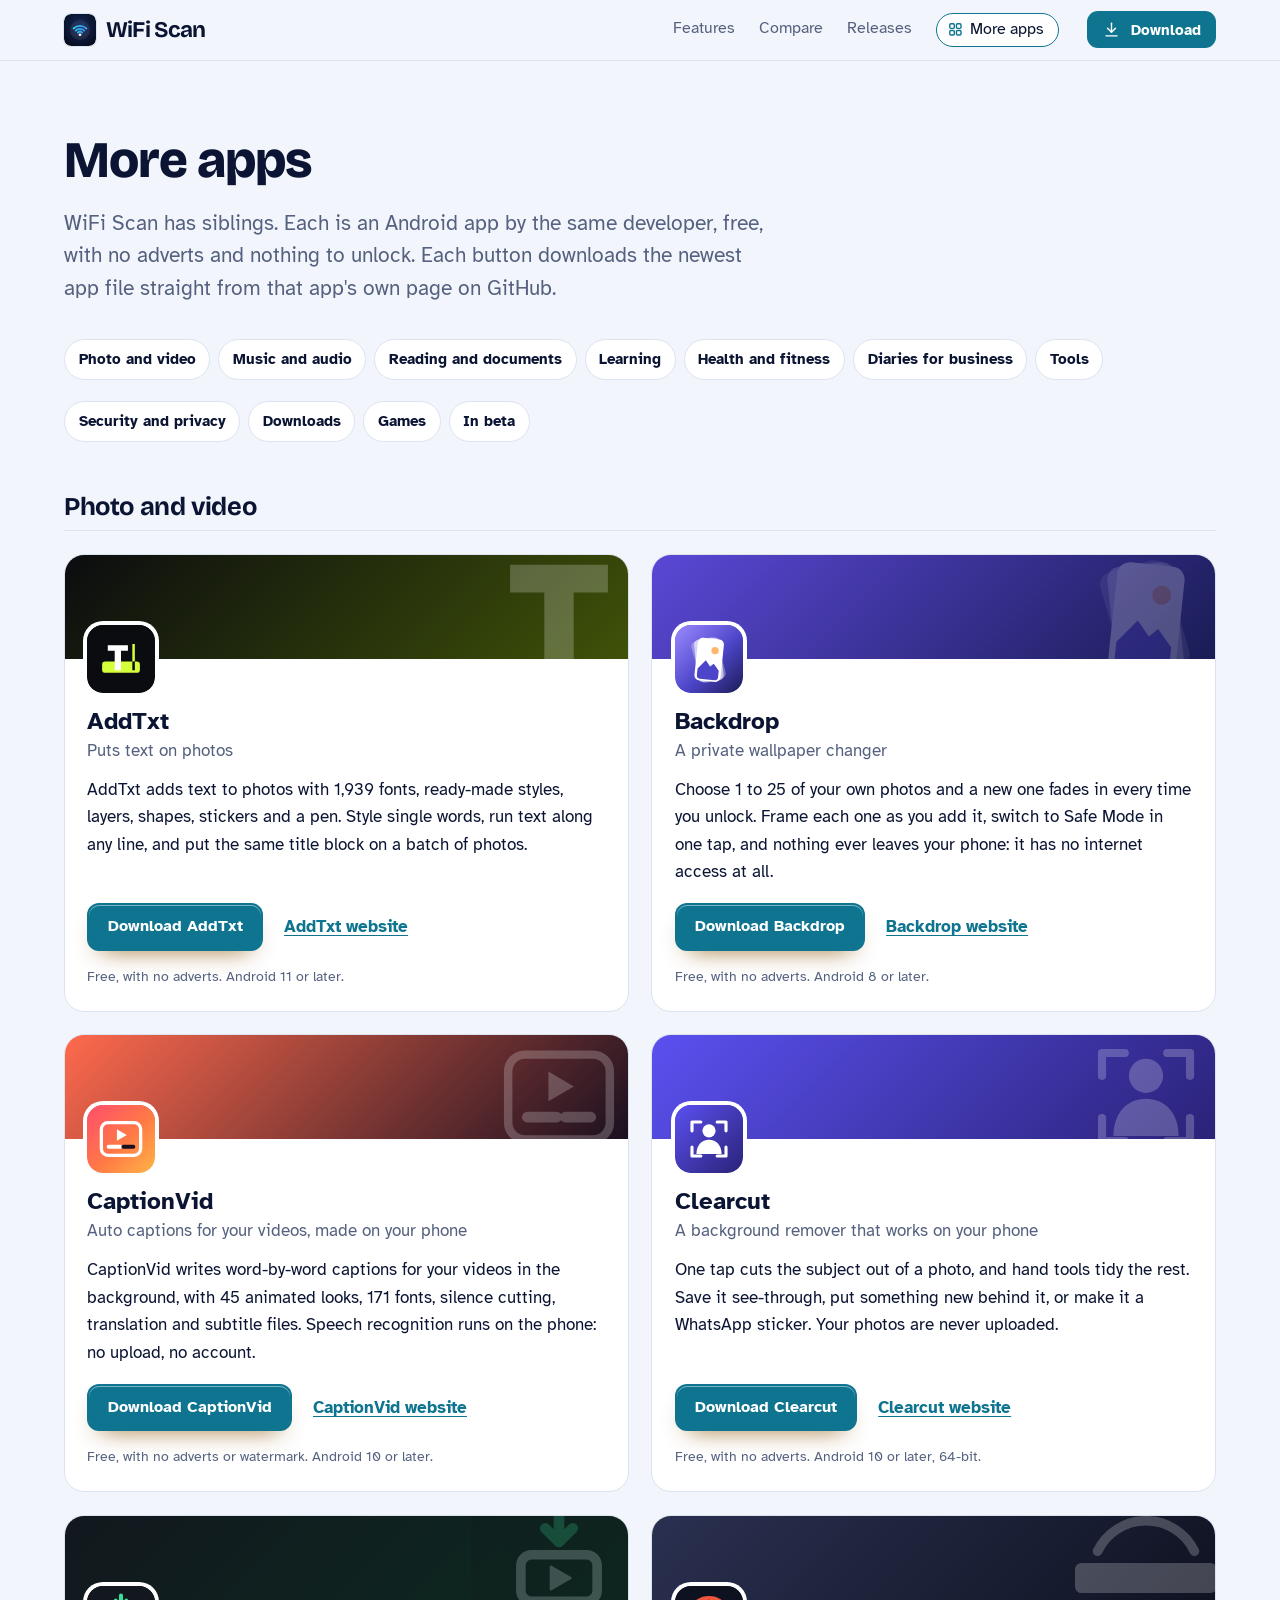
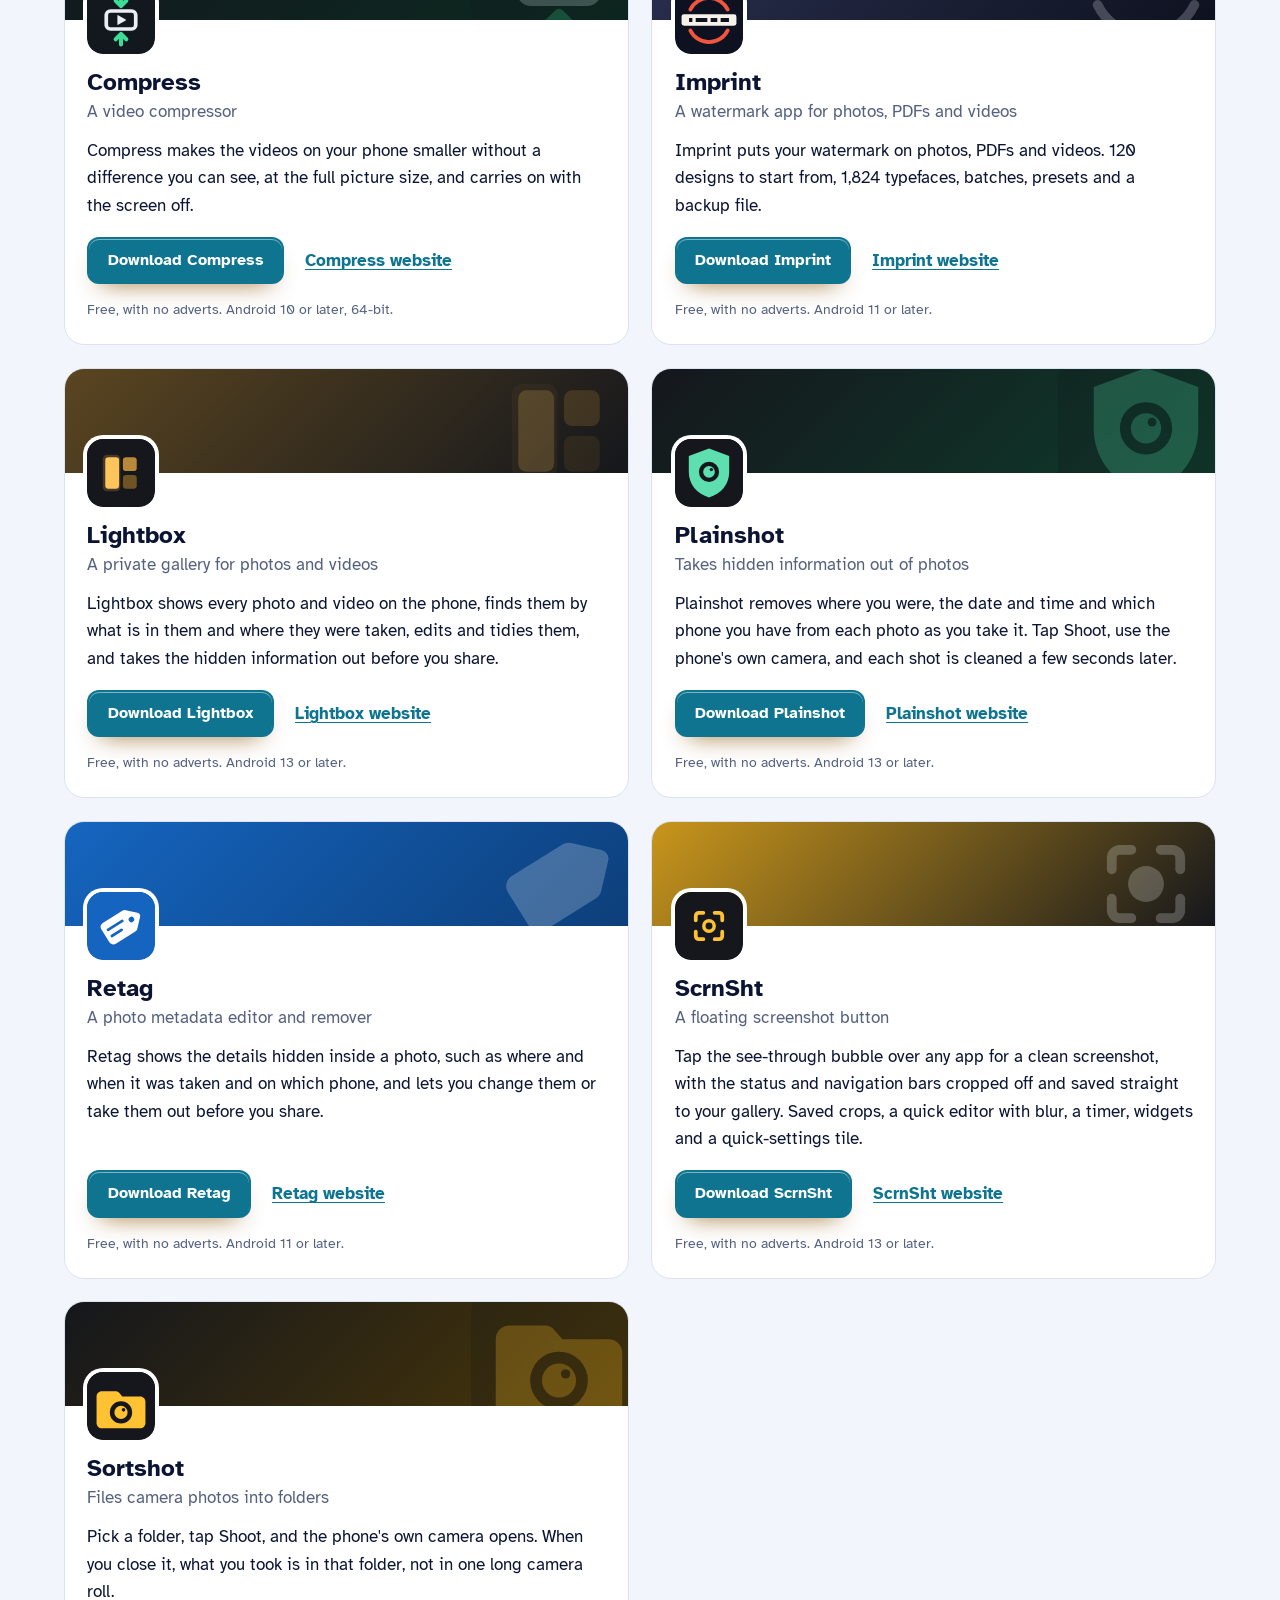
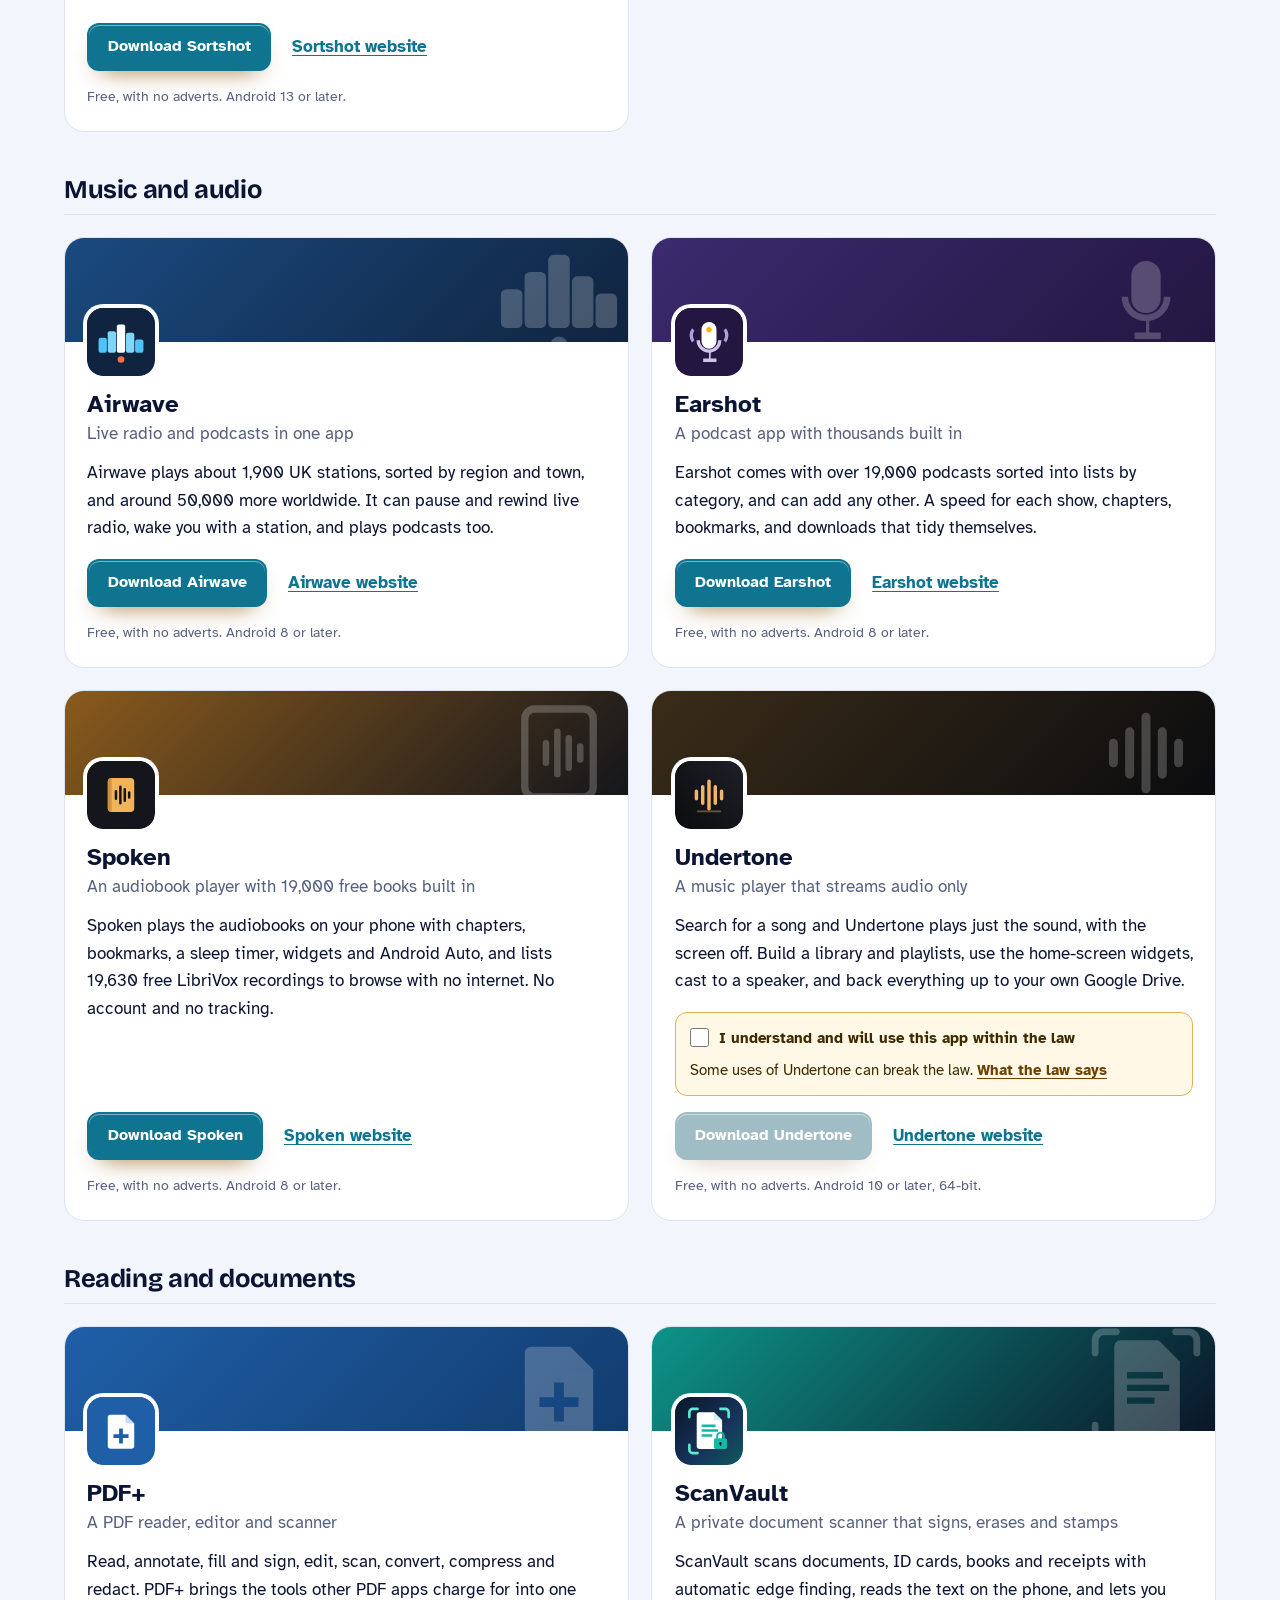
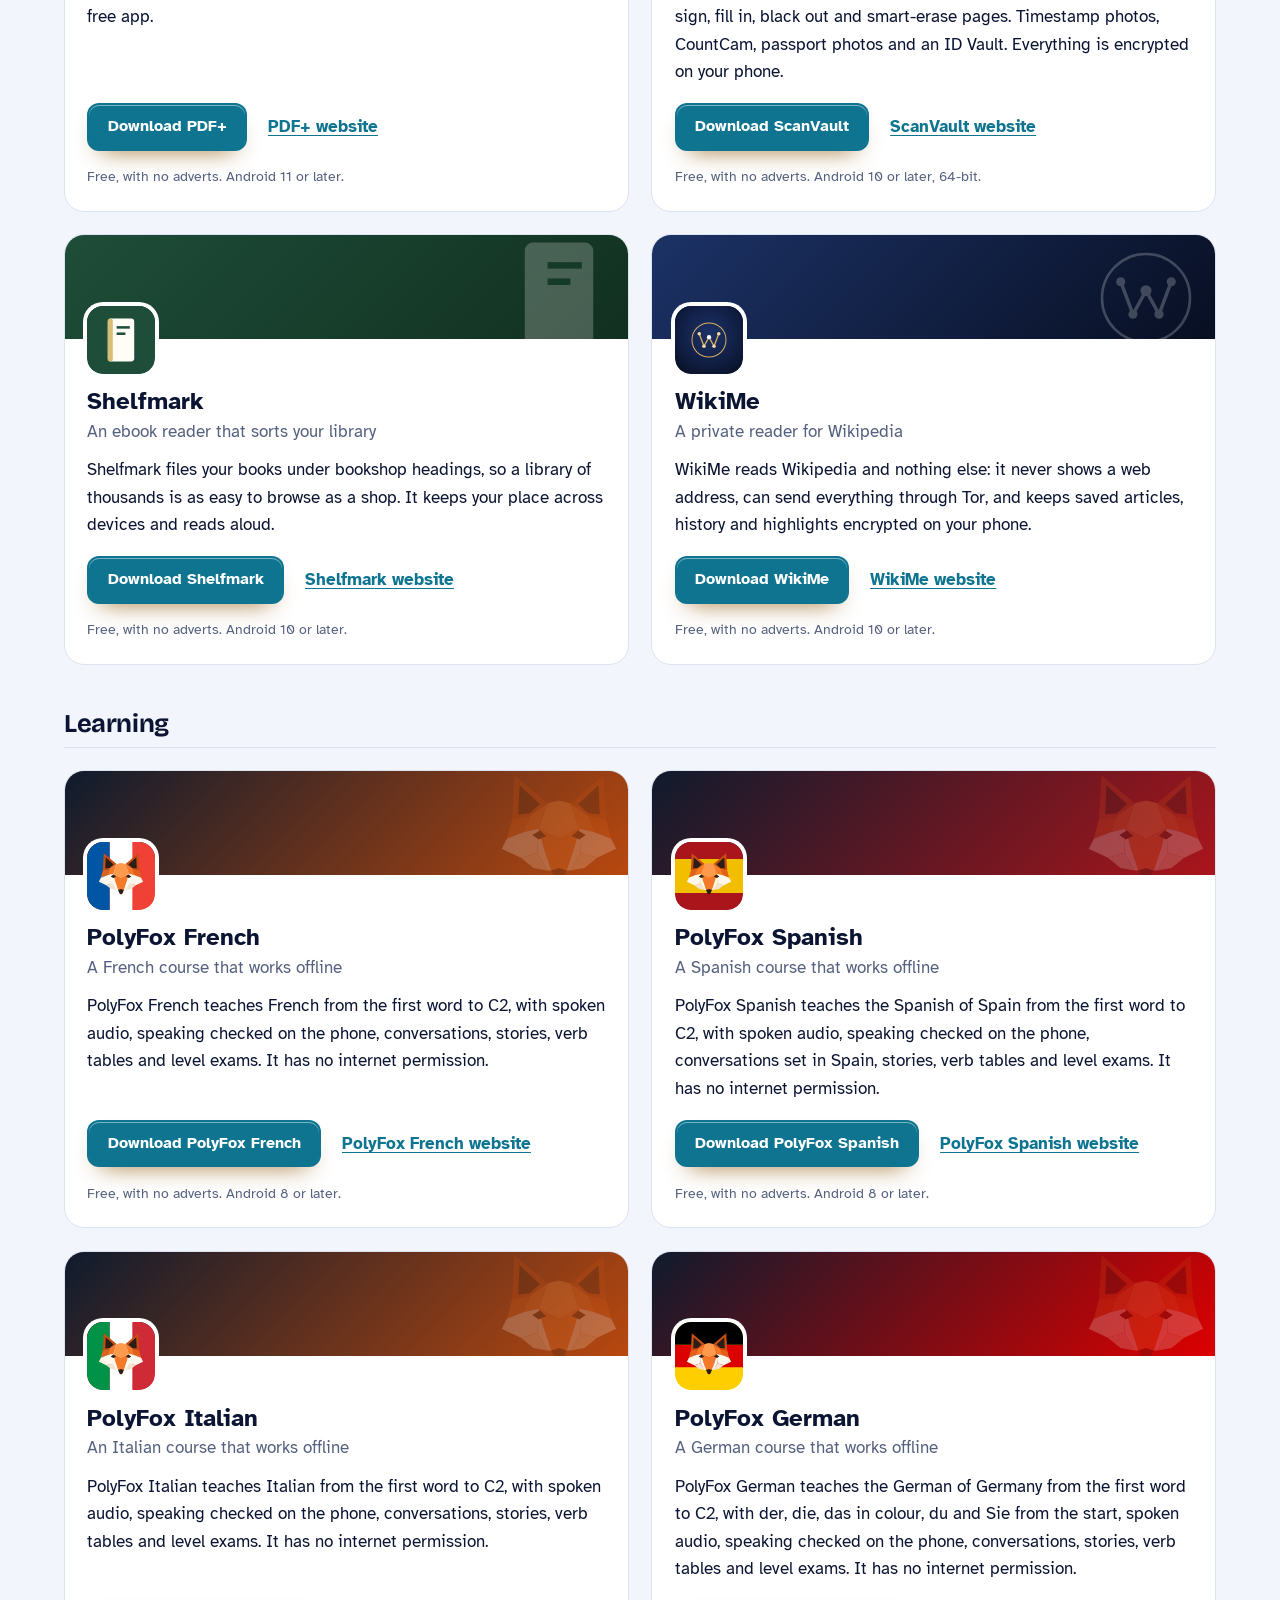
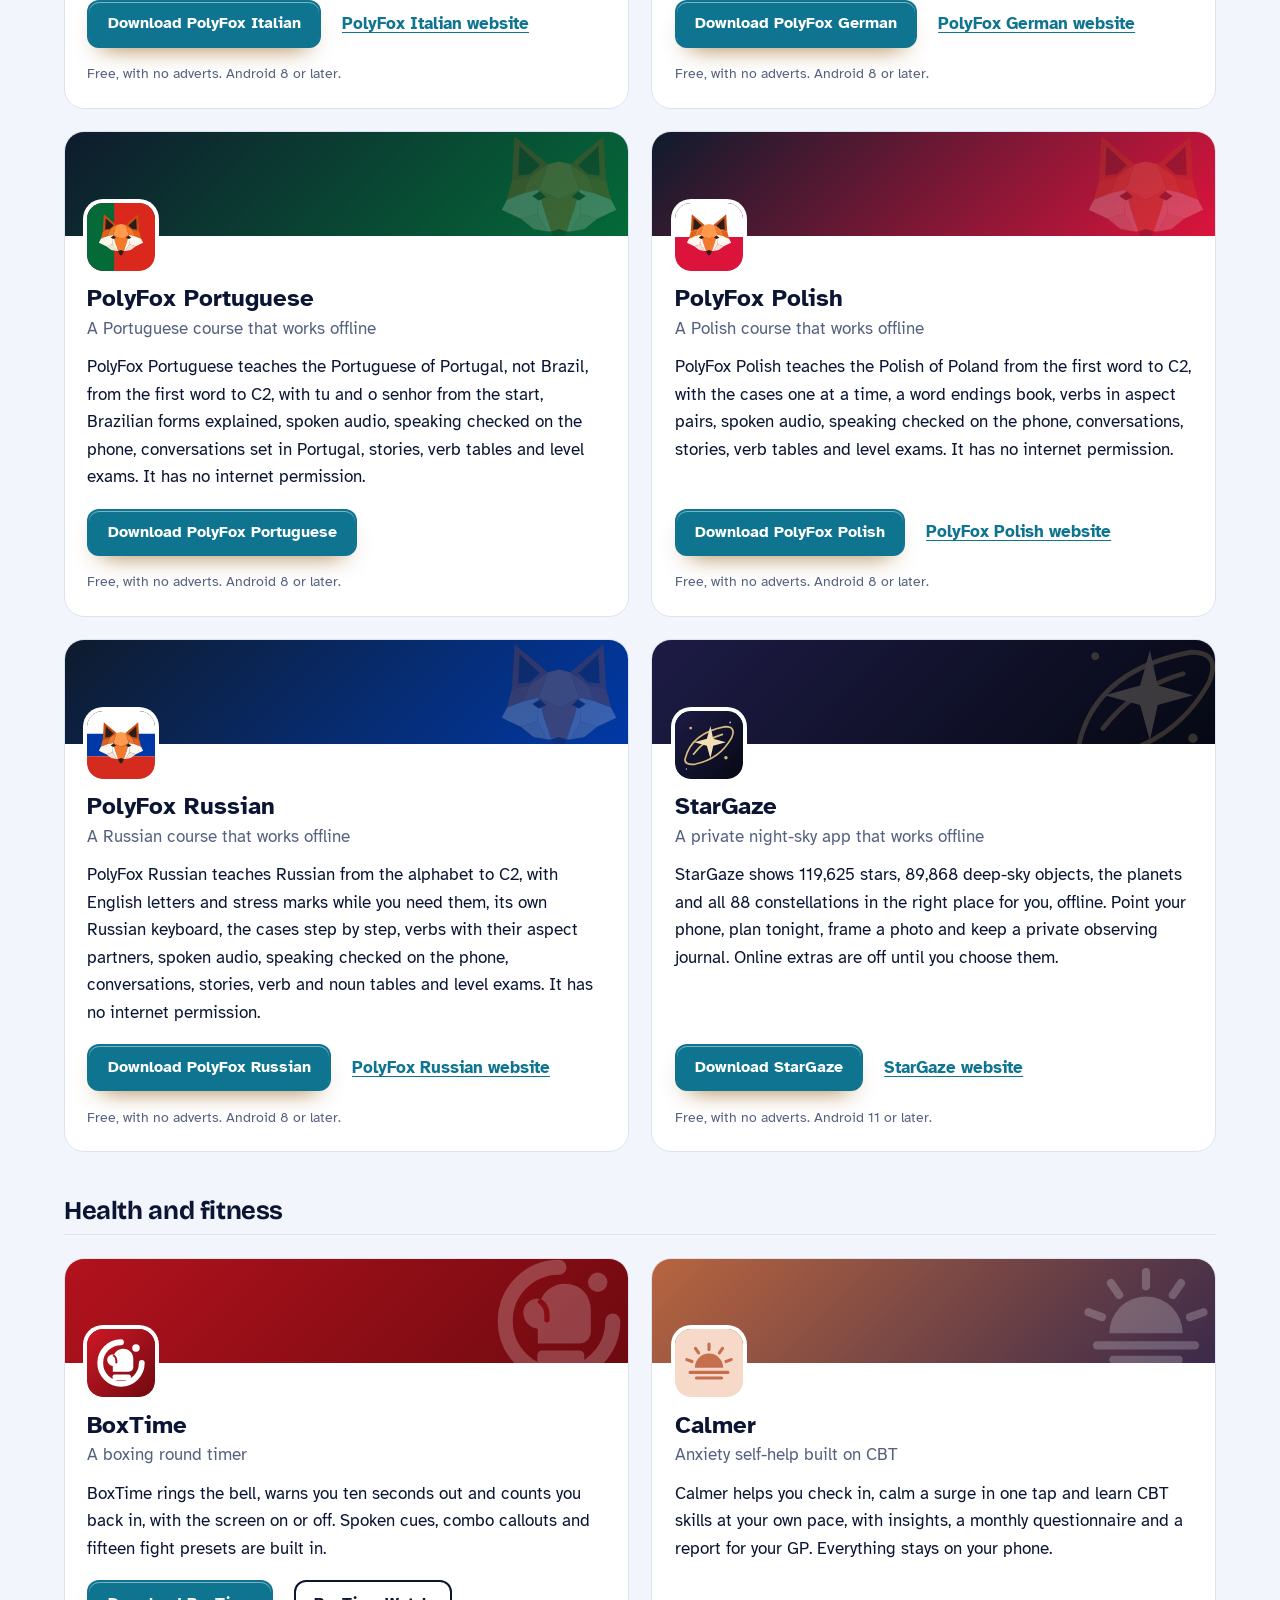
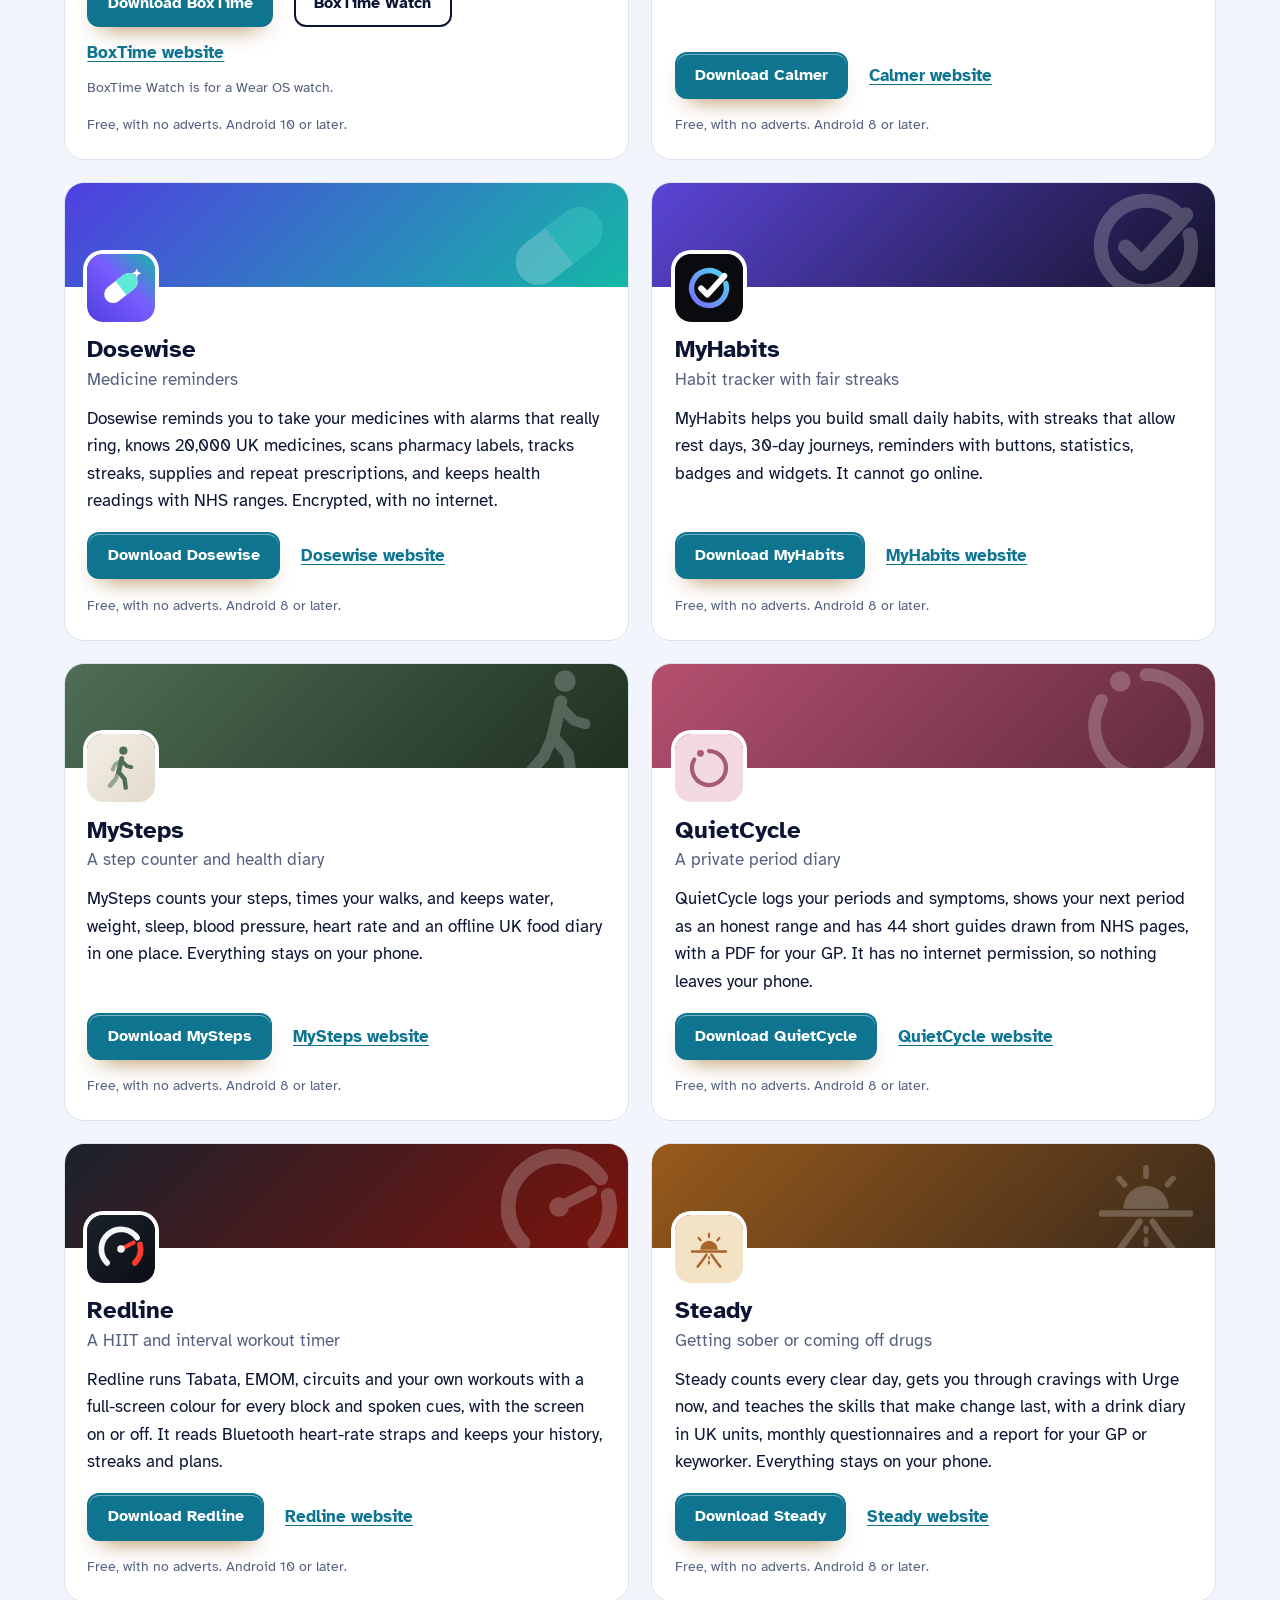
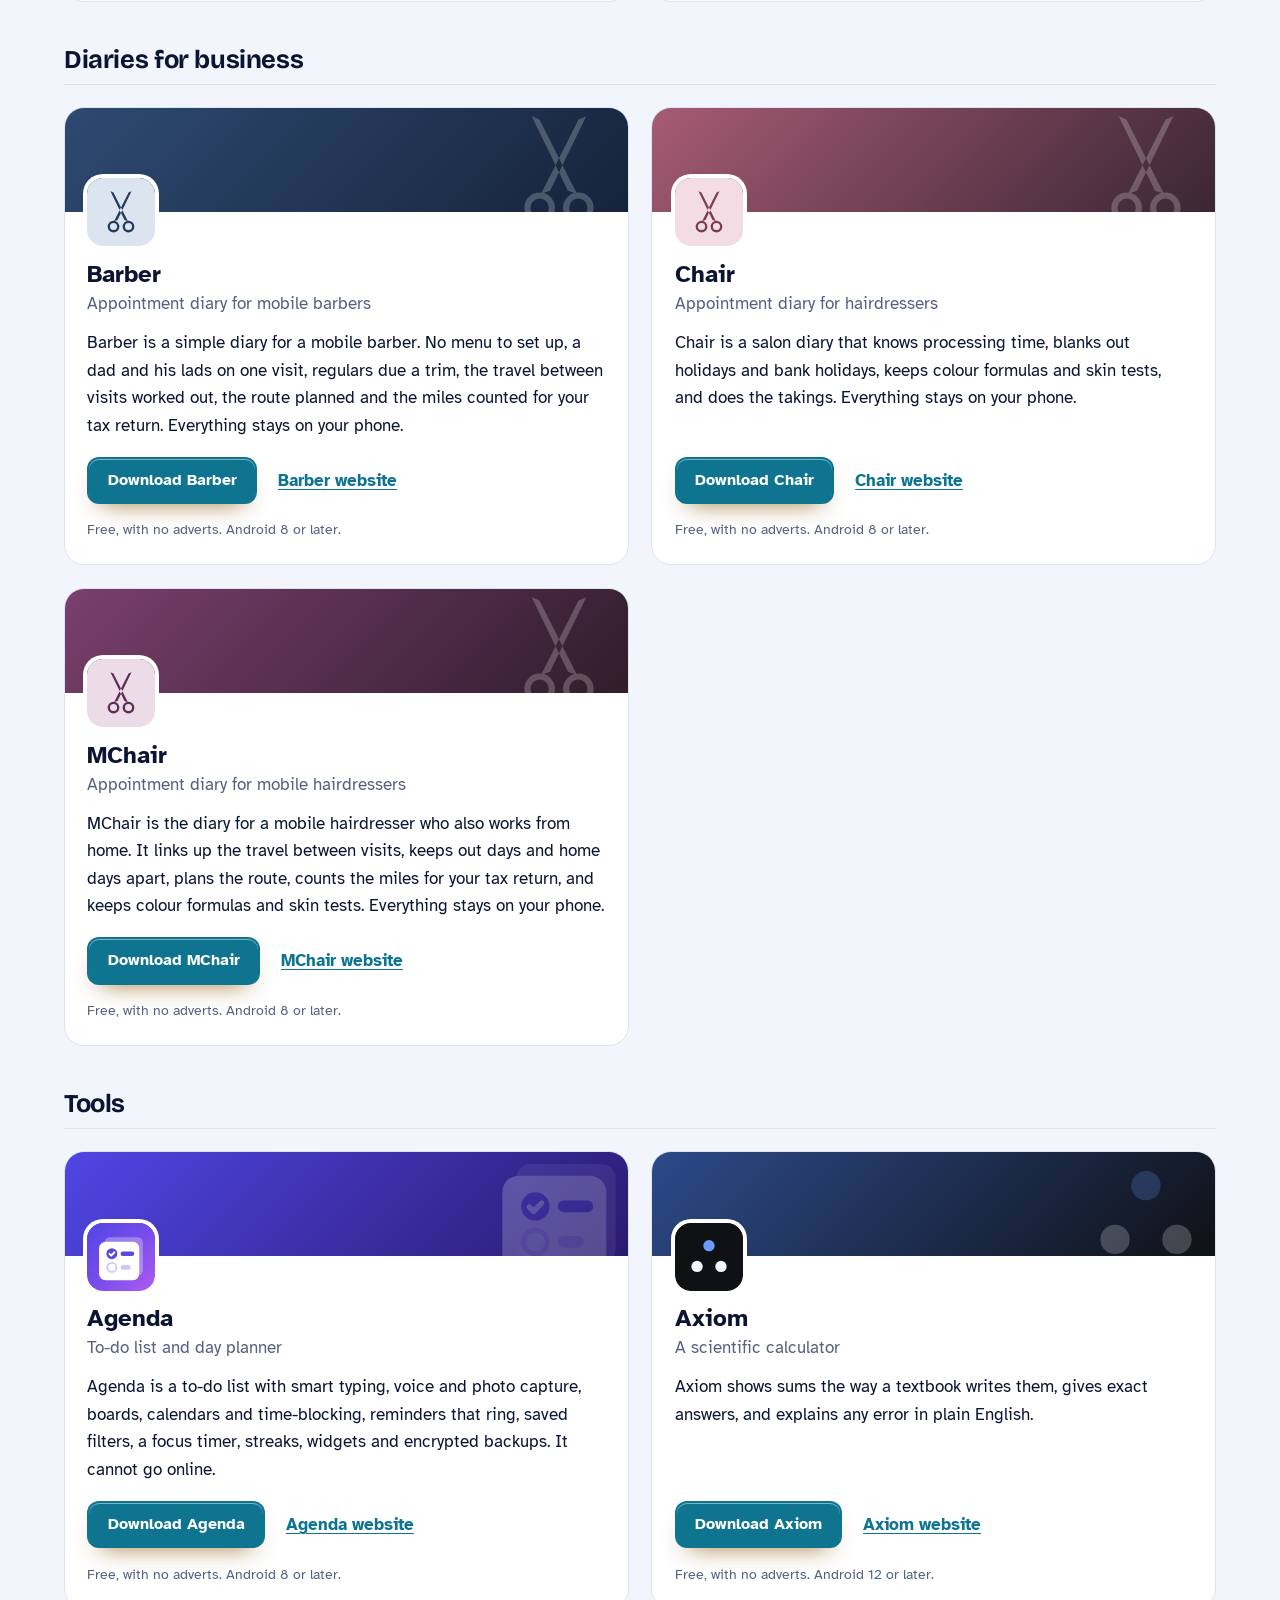
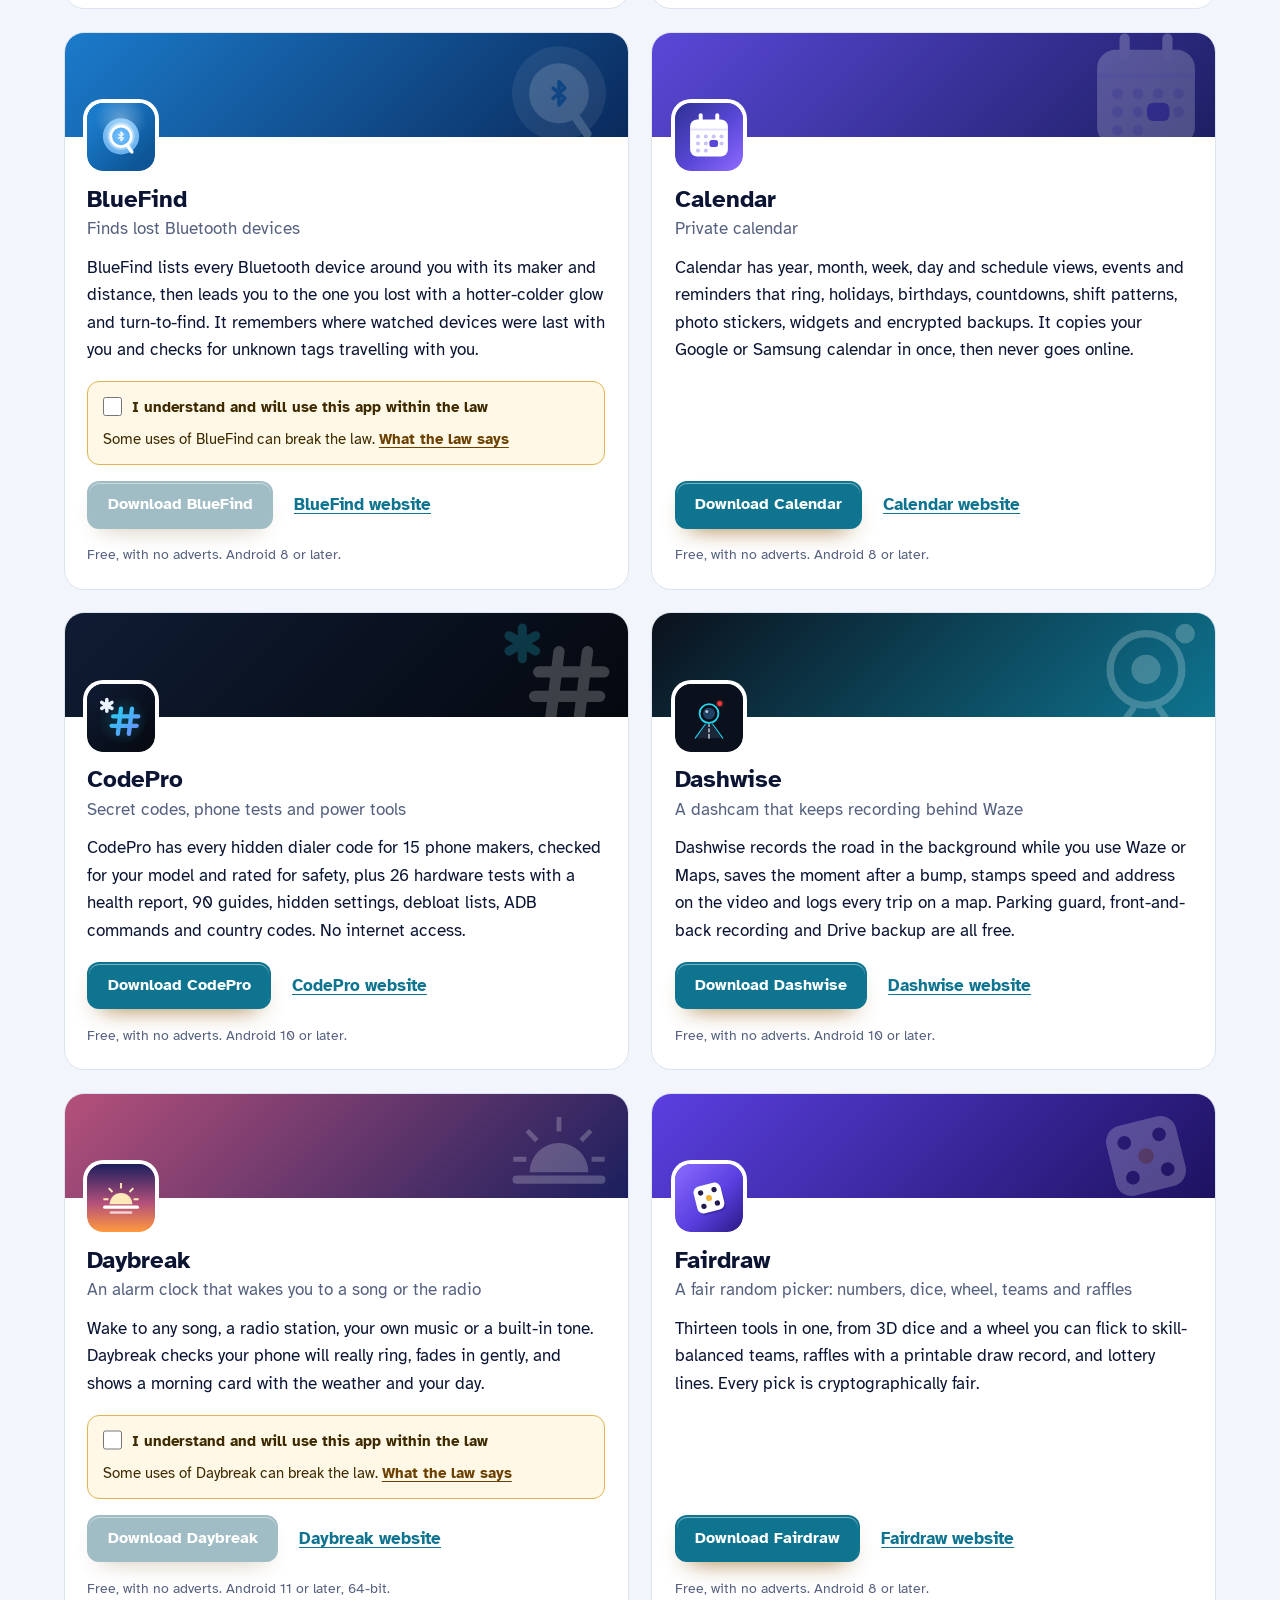
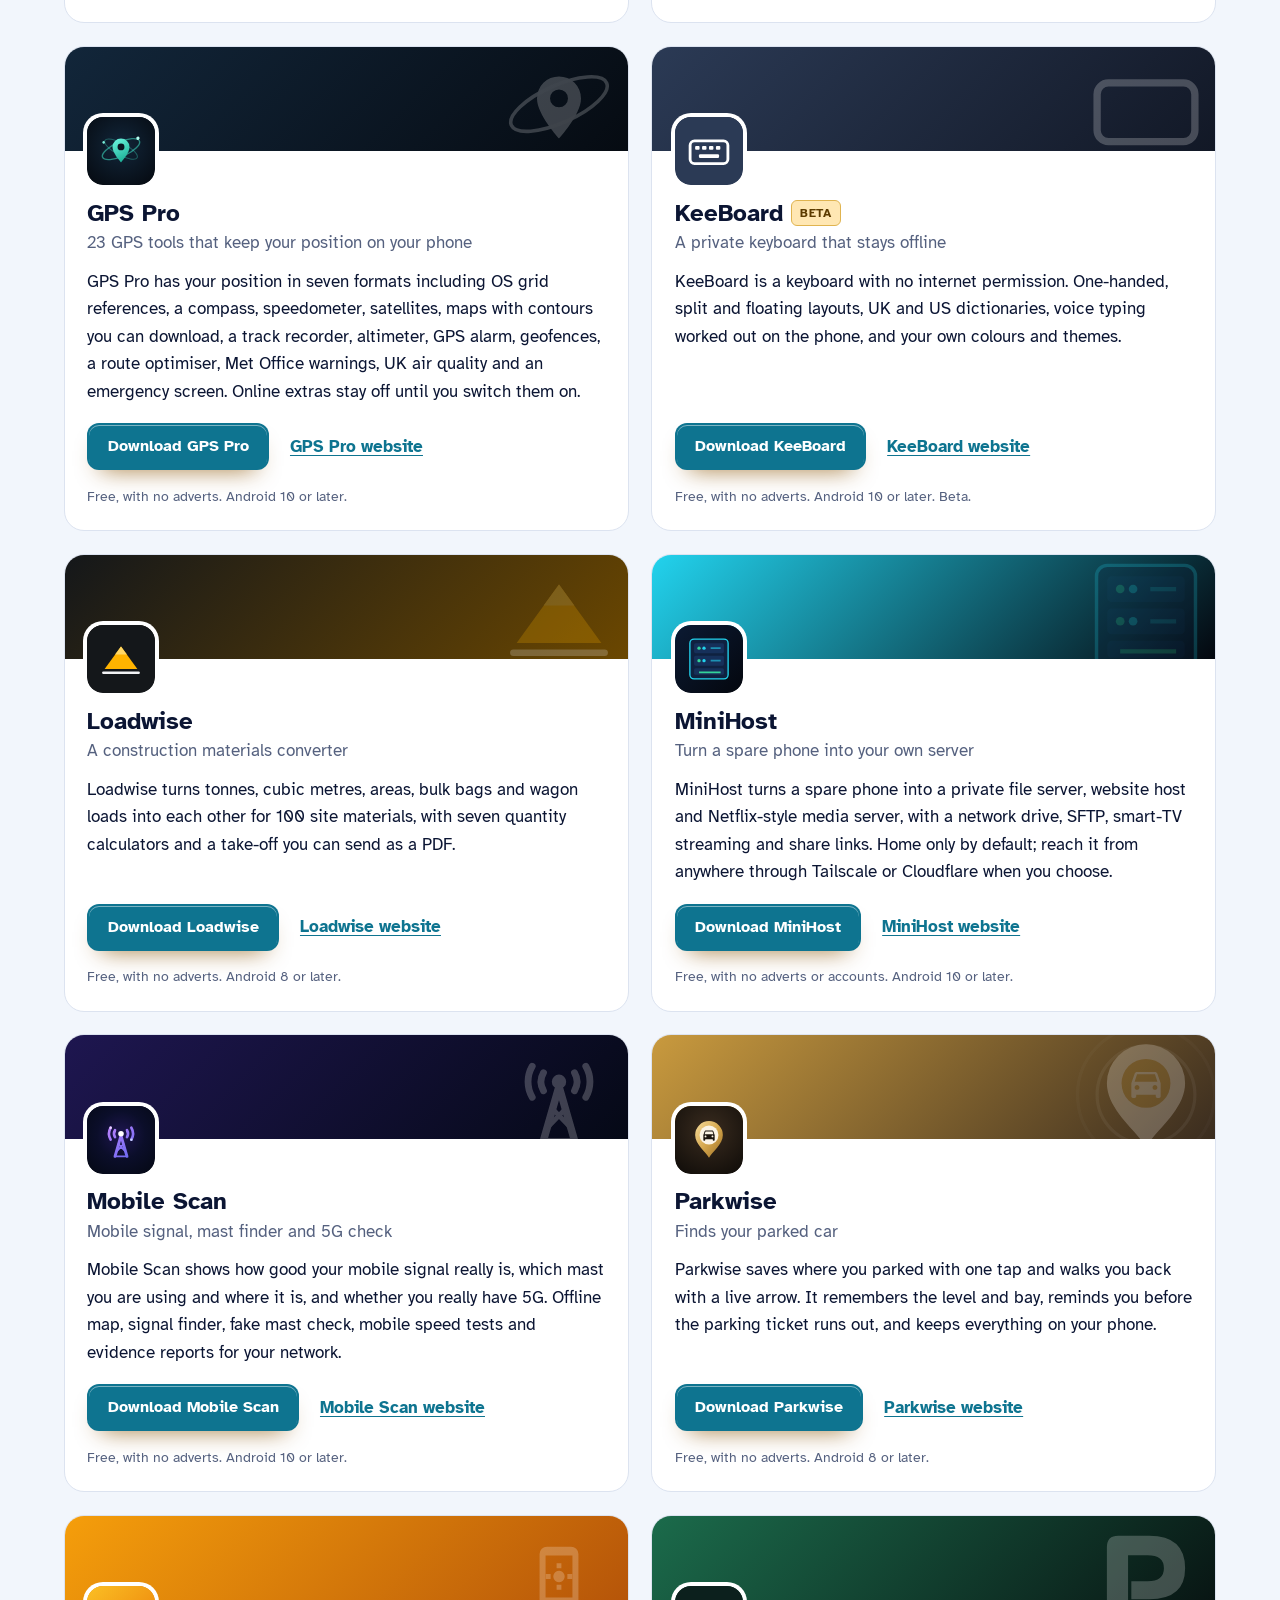
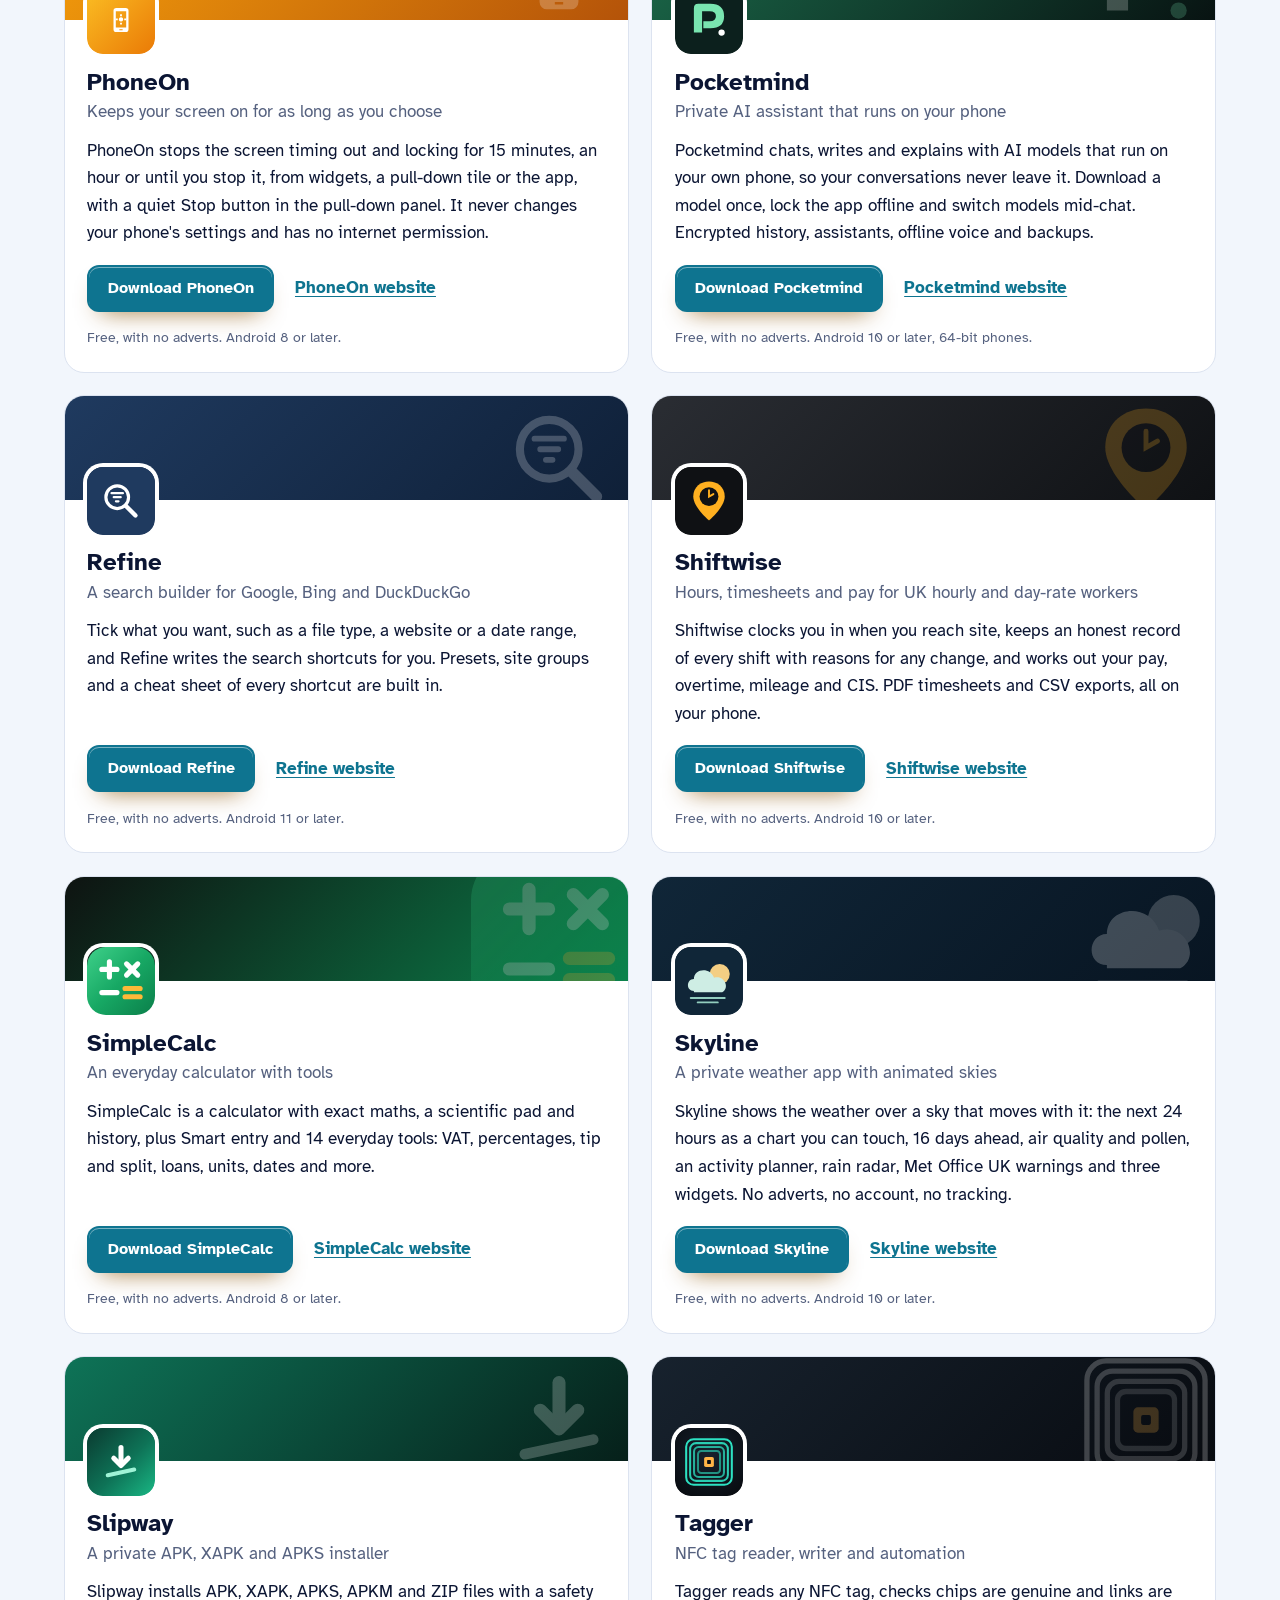
==== commit 814c8e12: "More apps: add Slipway" ====
--- a/more-apps.html
+++ b/more-apps.html
@@ -4,7 +4,7 @@
 <meta charset="utf-8">
 <meta name="viewport" content="width=device-width, initial-scale=1">
 <title>More free Android apps from the maker of WiFi Scan</title>
-<meta name="description" content="All 92 free Android apps from the maker of WiFi Scan, in one list by category, each with its download and a link to its website.">
+<meta name="description" content="All 93 free Android apps from the maker of WiFi Scan, in one list by category, each with its download and a link to its website.">
 <meta name="author" content="Jonathan Jackson">
 <link rel="canonical" href="https://customgpter.github.io/wifiscan/more-apps.html">
 <meta name="theme-color" content="#f2f6fc" media="(prefers-color-scheme: light)">
@@ -12,7 +12,7 @@
 <meta property="og:type" content="website">
 <meta property="og:site_name" content="WiFi Scan">
 <meta property="og:title" content="More free Android apps from the maker of WiFi Scan">
-<meta property="og:description" content="All 92 free Android apps from the maker of WiFi Scan, in one list by category, each with its download and a link to its website.">
+<meta property="og:description" content="All 93 free Android apps from the maker of WiFi Scan, in one list by category, each with its download and a link to its website.">
 <meta property="og:url" content="https://customgpter.github.io/wifiscan/more-apps.html">
 <meta property="og:image" content="https://customgpter.github.io/wifiscan/assets/og.png">
 <meta property="og:image:width" content="1200">
@@ -26,7 +26,7 @@
 <link rel="preload" href="./assets/fonts/atkinson-hyperlegible-latin-400-normal.woff2" as="font" type="font/woff2" crossorigin>
 <link rel="stylesheet" href="./assets/site.css?v=1">
 <link rel="stylesheet" href="./assets/house.css?v=1">
-<script type="application/ld+json">{"@context":"https://schema.org","@type":"ItemList","name":"Apps from the maker of WiFi Scan","url":"https://customgpter.github.io/wifiscan/more-apps.html","itemListElement":[{"@type":"ListItem","position":1,"name":"AddTxt","url":"https://customgpter.github.io/addtxt/"},{"@type":"ListItem","position":2,"name":"Backdrop","url":"https://customgpter.github.io/backdrop/"},{"@type":"ListItem","position":3,"name":"CaptionVid","url":"https://customgpter.github.io/captionvid/"},{"@type":"ListItem","position":4,"name":"Clearcut","url":"https://customgpter.github.io/clearcut/"},{"@type":"ListItem","position":5,"name":"Compress","url":"https://customgpter.github.io/compress/"},{"@type":"ListItem","position":6,"name":"Imprint","url":"https://customgpter.github.io/imprint/"},{"@type":"ListItem","position":7,"name":"Lightbox","url":"https://customgpter.github.io/lightbox/"},{"@type":"ListItem","position":8,"name":"Plainshot","url":"https://customgpter.github.io/plainshot/"},{"@type":"ListItem","position":9,"name":"Retag","url":"https://customgpter.github.io/retag/"},{"@type":"ListItem","position":10,"name":"ScrnSht","url":"https://customgpter.github.io/scrnsht/"},{"@type":"ListItem","position":11,"name":"Sortshot","url":"https://customgpter.github.io/sortshot/"},{"@type":"ListItem","position":12,"name":"Airwave","url":"https://customgpter.github.io/airwave/"},{"@type":"ListItem","position":13,"name":"Earshot","url":"https://customgpter.github.io/earshot/"},{"@type":"ListItem","position":14,"name":"Spoken","url":"https://customgpter.github.io/spoken/"},{"@type":"ListItem","position":15,"name":"Undertone","url":"https://customgpter.github.io/undertone/"},{"@type":"ListItem","position":16,"name":"PDF+","url":"https://customgpter.github.io/pdfplus/"},{"@type":"ListItem","position":17,"name":"ScanVault","url":"https://customgpter.github.io/scanvault/"},{"@type":"ListItem","position":18,"name":"Shelfmark","url":"https://customgpter.github.io/shelfmark/"},{"@type":"ListItem","position":19,"name":"WikiMe","url":"https://customgpter.github.io/wikime/"},{"@type":"ListItem","position":20,"name":"PolyFox French","url":"https://customgpter.github.io/polyfox/"},{"@type":"ListItem","position":21,"name":"PolyFox German","url":"https://customgpter.github.io/polyfox-german/"},{"@type":"ListItem","position":22,"name":"PolyFox Polish","url":"https://customgpter.github.io/polyfox-polish/"},{"@type":"ListItem","position":23,"name":"PolyFox Russian","url":"https://customgpter.github.io/polyfox-russian/"},{"@type":"ListItem","position":24,"name":"StarGaze","url":"https://customgpter.github.io/stargaze/"},{"@type":"ListItem","position":25,"name":"BoxTime","url":"https://customgpter.github.io/boxtime/"},{"@type":"ListItem","position":26,"name":"Calmer","url":"https://customgpter.github.io/calmer/"},{"@type":"ListItem","position":27,"name":"Dosewise","url":"https://customgpter.github.io/dosewise/"},{"@type":"ListItem","position":28,"name":"MyHabits","url":"https://customgpter.github.io/myhabits/"},{"@type":"ListItem","position":29,"name":"MySteps","url":"https://customgpter.github.io/mysteps/"},{"@type":"ListItem","position":30,"name":"QuietCycle","url":"https://customgpter.github.io/quietcycle/"},{"@type":"ListItem","position":31,"name":"Redline","url":"https://customgpter.github.io/redline/"},{"@type":"ListItem","position":32,"name":"Steady","url":"https://customgpter.github.io/steady/"},{"@type":"ListItem","position":33,"name":"Barber","url":"https://customgpter.github.io/barber/"},{"@type":"ListItem","position":34,"name":"Chair","url":"https://customgpter.github.io/chair/"},{"@type":"ListItem","position":35,"name":"MChair","url":"https://customgpter.github.io/mchair/"},{"@type":"ListItem","position":36,"name":"Agenda","url":"https://customgpter.github.io/agenda/"},{"@type":"ListItem","position":37,"name":"Axiom","url":"https://customgpter.github.io/axiom/"},{"@type":"ListItem","position":38,"name":"BlueFind","url":"https://customgpter.github.io/bluefind/"},{"@type":"ListItem","position":39,"name":"Calendar","url":"https://customgpter.github.io/calendar/"},{"@type":"ListItem","position":40,"name":"CodePro","url":"https://customgpter.github.io/codepro/"},{"@type":"ListItem","position":41,"name":"Dashwise","url":"https://customgpter.github.io/dashwise/"},{"@type":"ListItem","position":42,"name":"Daybreak","url":"https://customgpter.github.io/daybreak/"},{"@type":"ListItem","position":43,"name":"Fairdraw","url":"https://customgpter.github.io/fairdraw/"},{"@type":"ListItem","position":44,"name":"GPS Pro","url":"https://customgpter.github.io/gpspro/"},{"@type":"ListItem","position":45,"name":"KeeBoard","url":"https://customgpter.github.io/keeboard/"},{"@type":"ListItem","position":46,"name":"Loadwise","url":"https://customgpter.github.io/loadwise/"},{"@type":"ListItem","position":47,"name":"MiniHost","url":"https://customgpter.github.io/minihost/"},{"@type":"ListItem","position":48,"name":"Mobile Scan","url":"https://customgpter.github.io/mobilescan/"},{"@type":"ListItem","position":49,"name":"Parkwise","url":"https://customgpter.github.io/parkwise/"},{"@type":"ListItem","position":50,"name":"Pocketmind","url":"https://customgpter.github.io/pocketmind/"},{"@type":"ListItem","position":51,"name":"Refine","url":"https://customgpter.github.io/refine/"},{"@type":"ListItem","position":52,"name":"Shiftwise","url":"https://customgpter.github.io/shiftwise/"},{"@type":"ListItem","position":53,"name":"SimpleCalc","url":"https://customgpter.github.io/simplecalc/"},{"@type":"ListItem","position":54,"name":"Skyline","url":"https://customgpter.github.io/skyline/"},{"@type":"ListItem","position":55,"name":"Tagger","url":"https://customgpter.github.io/tagger/"},{"@type":"ListItem","position":56,"name":"TotalClean","url":"https://customgpter.github.io/totalclean/"},{"@type":"ListItem","position":57,"name":"TVLink","url":"https://customgpter.github.io/tvlink/"},{"@type":"ListItem","position":58,"name":"Unbox","url":"https://customgpter.github.io/unbox/"},{"@type":"ListItem","position":59,"name":"WhatsKeep","url":"https://customgpter.github.io/whatskeep/"},{"@type":"ListItem","position":60,"name":"WiFi Scan","url":"https://customgpter.github.io/wifiscan/"},{"@type":"ListItem","position":61,"name":"Auditly","url":"https://customgpter.github.io/auditly/"},{"@type":"ListItem","position":62,"name":"Backchannel","url":"https://customgpter.github.io/backchannel/"},{"@type":"ListItem","position":63,"name":"ENotes","url":"https://customgpter.github.io/enotes/"},{"@type":"ListItem","position":64,"name":"FindMe","url":"https://customgpter.github.io/findme/"},{"@type":"ListItem","position":65,"name":"iLock","url":"https://customgpter.github.io/ilock/"},{"@type":"ListItem","position":66,"name":"ImSafe","url":"https://customgpter.github.io/imsafe/"},{"@type":"ListItem","position":67,"name":"IShred","url":"https://customgpter.github.io/ishred/"},{"@type":"ListItem","position":68,"name":"LockBox","url":"https://customgpter.github.io/lockbox/"},{"@type":"ListItem","position":69,"name":"PassVault","url":"https://customgpter.github.io/passvault/"},{"@type":"ListItem","position":70,"name":"SpyFind","url":"https://customgpter.github.io/spyfind/"},{"@type":"ListItem","position":71,"name":"TextWipe","url":"https://customgpter.github.io/textwipe/"},{"@type":"ListItem","position":72,"name":"Tracewire","url":"https://customgpter.github.io/tracewire/"},{"@type":"ListItem","position":73,"name":"Vigil","url":"https://customgpter.github.io/vigil/"},{"@type":"ListItem","position":74,"name":"Grab","url":"https://customgpter.github.io/grab/"},{"@type":"ListItem","position":75,"name":"Swarm","url":"https://customgpter.github.io/swarm/"},{"@type":"ListItem","position":76,"name":"Plane Games","url":"https://customgpter.github.io/plane-games/"},{"@type":"ListItem","position":77,"name":"Ninefold","url":"https://customgpter.github.io/ninefold/"},{"@type":"ListItem","position":78,"name":"Cubewise","url":"https://customgpter.github.io/cubewise/"},{"@type":"ListItem","position":79,"name":"Tilewise","url":"https://customgpter.github.io/tilewise/"},{"@type":"ListItem","position":80,"name":"Letterwise","url":"https://customgpter.github.io/letterwise/"},{"@type":"ListItem","position":81,"name":"Kingside","url":"https://customgpter.github.io/kingside/"},{"@type":"ListItem","position":82,"name":"Deckhand","url":"https://customgpter.github.io/deckhand/"},{"@type":"ListItem","position":83,"name":"SNESForge","url":"https://customgpter.github.io/snesforge/"},{"@type":"ListItem","position":84,"name":"Fame Boy","url":"https://customgpter.github.io/fameboy/"},{"@type":"ListItem","position":85,"name":"PSPPro","url":"https://customgpter.github.io/psppro/"},{"@type":"ListItem","position":86,"name":"MegaGen","url":"https://customgpter.github.io/megagen/"},{"@type":"ListItem","position":87,"name":"QVR","url":"https://customgpter.github.io/qvr/"},{"@type":"ListItem","position":88,"name":"QVR Watch","url":"https://customgpter.github.io/qvr-watch/"},{"@type":"ListItem","position":89,"name":"QVRLite","url":"https://customgpter.github.io/qvrlite/"},{"@type":"ListItem","position":90,"name":"Onionz","url":"https://customgpter.github.io/onionz/"},{"@type":"ListItem","position":91,"name":"OnionzWeb","url":"https://customgpter.github.io/onionzweb/"}]}</script>
+<script type="application/ld+json">{"@context":"https://schema.org","@type":"ItemList","name":"Apps from the maker of WiFi Scan","url":"https://customgpter.github.io/wifiscan/more-apps.html","itemListElement":[{"@type":"ListItem","position":1,"name":"AddTxt","url":"https://customgpter.github.io/addtxt/"},{"@type":"ListItem","position":2,"name":"Backdrop","url":"https://customgpter.github.io/backdrop/"},{"@type":"ListItem","position":3,"name":"CaptionVid","url":"https://customgpter.github.io/captionvid/"},{"@type":"ListItem","position":4,"name":"Clearcut","url":"https://customgpter.github.io/clearcut/"},{"@type":"ListItem","position":5,"name":"Compress","url":"https://customgpter.github.io/compress/"},{"@type":"ListItem","position":6,"name":"Imprint","url":"https://customgpter.github.io/imprint/"},{"@type":"ListItem","position":7,"name":"Lightbox","url":"https://customgpter.github.io/lightbox/"},{"@type":"ListItem","position":8,"name":"Plainshot","url":"https://customgpter.github.io/plainshot/"},{"@type":"ListItem","position":9,"name":"Retag","url":"https://customgpter.github.io/retag/"},{"@type":"ListItem","position":10,"name":"ScrnSht","url":"https://customgpter.github.io/scrnsht/"},{"@type":"ListItem","position":11,"name":"Sortshot","url":"https://customgpter.github.io/sortshot/"},{"@type":"ListItem","position":12,"name":"Airwave","url":"https://customgpter.github.io/airwave/"},{"@type":"ListItem","position":13,"name":"Earshot","url":"https://customgpter.github.io/earshot/"},{"@type":"ListItem","position":14,"name":"Spoken","url":"https://customgpter.github.io/spoken/"},{"@type":"ListItem","position":15,"name":"Undertone","url":"https://customgpter.github.io/undertone/"},{"@type":"ListItem","position":16,"name":"PDF+","url":"https://customgpter.github.io/pdfplus/"},{"@type":"ListItem","position":17,"name":"ScanVault","url":"https://customgpter.github.io/scanvault/"},{"@type":"ListItem","position":18,"name":"Shelfmark","url":"https://customgpter.github.io/shelfmark/"},{"@type":"ListItem","position":19,"name":"WikiMe","url":"https://customgpter.github.io/wikime/"},{"@type":"ListItem","position":20,"name":"PolyFox French","url":"https://customgpter.github.io/polyfox/"},{"@type":"ListItem","position":21,"name":"PolyFox German","url":"https://customgpter.github.io/polyfox-german/"},{"@type":"ListItem","position":22,"name":"PolyFox Polish","url":"https://customgpter.github.io/polyfox-polish/"},{"@type":"ListItem","position":23,"name":"PolyFox Russian","url":"https://customgpter.github.io/polyfox-russian/"},{"@type":"ListItem","position":24,"name":"StarGaze","url":"https://customgpter.github.io/stargaze/"},{"@type":"ListItem","position":25,"name":"BoxTime","url":"https://customgpter.github.io/boxtime/"},{"@type":"ListItem","position":26,"name":"Calmer","url":"https://customgpter.github.io/calmer/"},{"@type":"ListItem","position":27,"name":"Dosewise","url":"https://customgpter.github.io/dosewise/"},{"@type":"ListItem","position":28,"name":"MyHabits","url":"https://customgpter.github.io/myhabits/"},{"@type":"ListItem","position":29,"name":"MySteps","url":"https://customgpter.github.io/mysteps/"},{"@type":"ListItem","position":30,"name":"QuietCycle","url":"https://customgpter.github.io/quietcycle/"},{"@type":"ListItem","position":31,"name":"Redline","url":"https://customgpter.github.io/redline/"},{"@type":"ListItem","position":32,"name":"Steady","url":"https://customgpter.github.io/steady/"},{"@type":"ListItem","position":33,"name":"Barber","url":"https://customgpter.github.io/barber/"},{"@type":"ListItem","position":34,"name":"Chair","url":"https://customgpter.github.io/chair/"},{"@type":"ListItem","position":35,"name":"MChair","url":"https://customgpter.github.io/mchair/"},{"@type":"ListItem","position":36,"name":"Agenda","url":"https://customgpter.github.io/agenda/"},{"@type":"ListItem","position":37,"name":"Axiom","url":"https://customgpter.github.io/axiom/"},{"@type":"ListItem","position":38,"name":"BlueFind","url":"https://customgpter.github.io/bluefind/"},{"@type":"ListItem","position":39,"name":"Calendar","url":"https://customgpter.github.io/calendar/"},{"@type":"ListItem","position":40,"name":"CodePro","url":"https://customgpter.github.io/codepro/"},{"@type":"ListItem","position":41,"name":"Dashwise","url":"https://customgpter.github.io/dashwise/"},{"@type":"ListItem","position":42,"name":"Daybreak","url":"https://customgpter.github.io/daybreak/"},{"@type":"ListItem","position":43,"name":"Fairdraw","url":"https://customgpter.github.io/fairdraw/"},{"@type":"ListItem","position":44,"name":"GPS Pro","url":"https://customgpter.github.io/gpspro/"},{"@type":"ListItem","position":45,"name":"KeeBoard","url":"https://customgpter.github.io/keeboard/"},{"@type":"ListItem","position":46,"name":"Loadwise","url":"https://customgpter.github.io/loadwise/"},{"@type":"ListItem","position":47,"name":"MiniHost","url":"https://customgpter.github.io/minihost/"},{"@type":"ListItem","position":48,"name":"Mobile Scan","url":"https://customgpter.github.io/mobilescan/"},{"@type":"ListItem","position":49,"name":"Parkwise","url":"https://customgpter.github.io/parkwise/"},{"@type":"ListItem","position":50,"name":"Pocketmind","url":"https://customgpter.github.io/pocketmind/"},{"@type":"ListItem","position":51,"name":"Refine","url":"https://customgpter.github.io/refine/"},{"@type":"ListItem","position":52,"name":"Shiftwise","url":"https://customgpter.github.io/shiftwise/"},{"@type":"ListItem","position":53,"name":"SimpleCalc","url":"https://customgpter.github.io/simplecalc/"},{"@type":"ListItem","position":54,"name":"Skyline","url":"https://customgpter.github.io/skyline/"},{"@type":"ListItem","position":55,"name":"Slipway","url":"https://customgpter.github.io/slipway/"},{"@type":"ListItem","position":56,"name":"Tagger","url":"https://customgpter.github.io/tagger/"},{"@type":"ListItem","position":57,"name":"TotalClean","url":"https://customgpter.github.io/totalclean/"},{"@type":"ListItem","position":58,"name":"TVLink","url":"https://customgpter.github.io/tvlink/"},{"@type":"ListItem","position":59,"name":"Unbox","url":"https://customgpter.github.io/unbox/"},{"@type":"ListItem","position":60,"name":"WhatsKeep","url":"https://customgpter.github.io/whatskeep/"},{"@type":"ListItem","position":61,"name":"WiFi Scan","url":"https://customgpter.github.io/wifiscan/"},{"@type":"ListItem","position":62,"name":"Auditly","url":"https://customgpter.github.io/auditly/"},{"@type":"ListItem","position":63,"name":"Backchannel","url":"https://customgpter.github.io/backchannel/"},{"@type":"ListItem","position":64,"name":"ENotes","url":"https://customgpter.github.io/enotes/"},{"@type":"ListItem","position":65,"name":"FindMe","url":"https://customgpter.github.io/findme/"},{"@type":"ListItem","position":66,"name":"iLock","url":"https://customgpter.github.io/ilock/"},{"@type":"ListItem","position":67,"name":"ImSafe","url":"https://customgpter.github.io/imsafe/"},{"@type":"ListItem","position":68,"name":"IShred","url":"https://customgpter.github.io/ishred/"},{"@type":"ListItem","position":69,"name":"LockBox","url":"https://customgpter.github.io/lockbox/"},{"@type":"ListItem","position":70,"name":"PassVault","url":"https://customgpter.github.io/passvault/"},{"@type":"ListItem","position":71,"name":"SpyFind","url":"https://customgpter.github.io/spyfind/"},{"@type":"ListItem","position":72,"name":"TextWipe","url":"https://customgpter.github.io/textwipe/"},{"@type":"ListItem","position":73,"name":"Tracewire","url":"https://customgpter.github.io/tracewire/"},{"@type":"ListItem","position":74,"name":"Vigil","url":"https://customgpter.github.io/vigil/"},{"@type":"ListItem","position":75,"name":"Grab","url":"https://customgpter.github.io/grab/"},{"@type":"ListItem","position":76,"name":"Swarm","url":"https://customgpter.github.io/swarm/"},{"@type":"ListItem","position":77,"name":"Plane Games","url":"https://customgpter.github.io/plane-games/"},{"@type":"ListItem","position":78,"name":"Ninefold","url":"https://customgpter.github.io/ninefold/"},{"@type":"ListItem","position":79,"name":"Cubewise","url":"https://customgpter.github.io/cubewise/"},{"@type":"ListItem","position":80,"name":"Tilewise","url":"https://customgpter.github.io/tilewise/"},{"@type":"ListItem","position":81,"name":"Letterwise","url":"https://customgpter.github.io/letterwise/"},{"@type":"ListItem","position":82,"name":"Kingside","url":"https://customgpter.github.io/kingside/"},{"@type":"ListItem","position":83,"name":"Deckhand","url":"https://customgpter.github.io/deckhand/"},{"@type":"ListItem","position":84,"name":"SNESForge","url":"https://customgpter.github.io/snesforge/"},{"@type":"ListItem","position":85,"name":"Fame Boy","url":"https://customgpter.github.io/fameboy/"},{"@type":"ListItem","position":86,"name":"PSPPro","url":"https://customgpter.github.io/psppro/"},{"@type":"ListItem","position":87,"name":"MegaGen","url":"https://customgpter.github.io/megagen/"},{"@type":"ListItem","position":88,"name":"QVR","url":"https://customgpter.github.io/qvr/"},{"@type":"ListItem","position":89,"name":"QVR Watch","url":"https://customgpter.github.io/qvr-watch/"},{"@type":"ListItem","position":90,"name":"QVRLite","url":"https://customgpter.github.io/qvrlite/"},{"@type":"ListItem","position":91,"name":"Onionz","url":"https://customgpter.github.io/onionz/"},{"@type":"ListItem","position":92,"name":"OnionzWeb","url":"https://customgpter.github.io/onionzweb/"}]}</script>
 <link rel="stylesheet" href="./assets/apps-list.css?v=1">
 <script src="./assets/apps-list.js?v=1" defer></script>
 </head>
@@ -102,7 +102,7 @@
 <li class="mapp" style="--b:#2a2d33;--b2:#0f1114"><div class="mapp-cover" aria-hidden="true"><svg viewBox="0 0 108 108"><path d="M54 85C54 85 29 64 29 47C29 15 79 15 79 47C79 64 54 85 54 85Z" fill="#FFB020"/><circle cx="54" cy="47" r="15" fill="#0F1114"/><path d="M54 37V47L61 43" stroke="#FFB020" stroke-width="3" stroke-linecap="round" fill="none"/></svg></div><div class="mapp-body"><svg class="mapp-icon" viewBox="0 0 108 108" aria-hidden="true"><rect width="108" height="108" rx="24" fill="#0F1114"/><path d="M54 85C54 85 29 64 29 47C29 15 79 15 79 47C79 64 54 85 54 85Z" fill="#FFB020"/><circle cx="54" cy="47" r="15" fill="#0F1114"/><path d="M54 37V47L61 43" stroke="#FFB020" stroke-width="3" stroke-linecap="round" fill="none"/></svg><h3>Shiftwise</h3><p class="mapp-kind">Hours, timesheets and pay for UK hourly and day-rate workers</p><p class="mapp-say">Shiftwise clocks you in when you reach site, keeps an honest record of every shift with reasons for any change, and works out your pay, overtime, mileage and CIS. PDF timesheets and CSV exports, all on your phone.</p><p class="mapp-go"><a class="button" href="https://github.com/CustomGPTer/shiftwise/releases/latest/download/Shiftwise.apk">Download Shiftwise</a><a class="mapp-site" href="https://customgpter.github.io/shiftwise/">Shiftwise website</a></p><p class="mapp-needs">Free, with no adverts. Android 10 or later.</p></div></li>
 <li class="mapp" style="--b:#0e1311;--b2:#0b7f4a"><div class="mapp-cover" aria-hidden="true"><svg viewBox="0 0 108 108"><rect width="108" height="108" rx="30" fill="url(#scgc)"/><defs><linearGradient id="scgc" x1="0" y1="0" x2="1" y2="1"><stop offset="0" stop-color="#3fd18a"/><stop offset=".5" stop-color="#17a864"/><stop offset="1" stop-color="#0b7f4a"/></linearGradient></defs><g stroke-width="8.1" stroke-linecap="round" fill="none"><path stroke="#fff" d="M23.6 35.6h24M35.6 23.6v24M62.8 26.8l17.8 17.8M62.8 44.6l17.8-17.8M23.6 72.4h24"/><path stroke="#ffb938" d="M60.4 65.9h24M60.4 78.9h24"/></g></svg></div><div class="mapp-body"><svg class="mapp-icon" viewBox="0 0 108 108" aria-hidden="true"><rect width="108" height="108" rx="30" fill="url(#i-simplecalc-scgi)"/><defs><linearGradient id="i-simplecalc-scgi" x1="0" y1="0" x2="1" y2="1"><stop offset="0" stop-color="#3fd18a"/><stop offset=".5" stop-color="#17a864"/><stop offset="1" stop-color="#0b7f4a"/></linearGradient></defs><g stroke-width="8.1" stroke-linecap="round" fill="none"><path stroke="#fff" d="M23.6 35.6h24M35.6 23.6v24M62.8 26.8l17.8 17.8M62.8 44.6l17.8-17.8M23.6 72.4h24"/><path stroke="#ffb938" d="M60.4 65.9h24M60.4 78.9h24"/></g></svg><h3>SimpleCalc</h3><p class="mapp-kind">An everyday calculator with tools</p><p class="mapp-say">SimpleCalc is a calculator with exact maths, a scientific pad and history, plus Smart entry and 14 everyday tools: VAT, percentages, tip and split, loans, units, dates and more.</p><p class="mapp-go"><a class="button" href="https://github.com/CustomGPTer/simplecalc/releases/latest/download/SimpleCalc.apk">Download SimpleCalc</a><a class="mapp-site" href="https://customgpter.github.io/simplecalc/">SimpleCalc website</a></p><p class="mapp-needs">Free, with no adverts. Android 8 or later.</p></div></li>
 <li class="mapp" style="--b:#102638;--b2:#081522"><div class="mapp-cover" aria-hidden="true"><svg viewBox="0 0 108 108"><circle cx="71" cy="43" r="16" fill="#fff" fill-opacity=".85"/><path fill="#fff" d="M30,70C17,70 18,51 30,51C30,34 56,31 62,49C78,44 88,65 75,72L30,72Z"/><path d="M25,81L79,81M36,88L68,88" fill="none" stroke="#fff" stroke-width="3" stroke-linecap="round"/></svg></div><div class="mapp-body"><svg class="mapp-icon" viewBox="0 0 108 108" aria-hidden="true"><rect width="108" height="108" rx="24" fill="#102638"/><circle cx="71" cy="43" r="16" fill="#F4CE83"/><path fill="#CEEDE4" d="M30,70C17,70 18,51 30,51C30,34 56,31 62,49C78,44 88,65 75,72L30,72Z"/><path d="M25,81L79,81M36,88L68,88" fill="none" stroke="#92CDBE" stroke-width="3" stroke-linecap="round"/></svg><h3>Skyline</h3><p class="mapp-kind">A private weather app with animated skies</p><p class="mapp-say">Skyline shows the weather over a sky that moves with it: the next 24 hours as a chart you can touch, 16 days ahead, air quality and pollen, an activity planner, rain radar, Met Office UK warnings and three widgets. No adverts, no account, no tracking.</p><p class="mapp-go"><a class="button" href="https://github.com/CustomGPTer/skyline/releases/latest/download/Skyline.apk">Download Skyline</a><a class="mapp-site" href="https://customgpter.github.io/skyline/">Skyline website</a></p><p class="mapp-needs">Free, with no adverts. Android 10 or later.</p></div></li>
-<li class="mapp is-gated" style="--b:#17222e;--b2:#080b10"><div class="mapp-cover" aria-hidden="true"><svg viewBox="0 0 108 108"><g transform="translate(54 54) scale(1.25) translate(-54 -54)"><rect x="25" y="25" width="58" height="58" rx="9.5" fill="none" stroke="#fff" stroke-opacity="1" stroke-width="2.6"/><rect x="30" y="30" width="48" height="48" rx="7.6" fill="none" stroke="#fff" stroke-opacity=".9" stroke-width="2.6"/><rect x="35" y="35" width="38" height="38" rx="5.8" fill="none" stroke="#fff" stroke-opacity=".75" stroke-width="2.6"/><rect x="40" y="40" width="28" height="28" rx="4.2" fill="none" stroke="#fff" stroke-opacity=".6" stroke-width="2.6"/><rect x="47.8" y="47.8" width="12.4" height="12.4" rx="2.2" fill="#FFB547"/><rect x="51.6" y="51.6" width="4.8" height="4.8" rx="0.9" fill="#0B0F14"/></g></svg></div><div class="mapp-body"><svg class="mapp-icon" viewBox="0 0 108 108" aria-hidden="true"><defs><radialGradient id="i-tagger-tgg" cx="54" cy="40" r="80" gradientUnits="userSpaceOnUse"><stop offset="0" stop-color="#17222E"/><stop offset="1" stop-color="#080B10"/></radialGradient></defs><rect width="108" height="108" rx="24" fill="url(#i-tagger-tgg)"/><g transform="translate(54 54) scale(1.25) translate(-54 -54)"><rect x="25" y="25" width="58" height="58" rx="9.5" fill="none" stroke="#2DE1C2" stroke-opacity="1" stroke-width="2.6"/><rect x="30" y="30" width="48" height="48" rx="7.6" fill="none" stroke="#2DE1C2" stroke-opacity=".9" stroke-width="2.6"/><rect x="35" y="35" width="38" height="38" rx="5.8" fill="none" stroke="#2DE1C2" stroke-opacity=".75" stroke-width="2.6"/><rect x="40" y="40" width="28" height="28" rx="4.2" fill="none" stroke="#2DE1C2" stroke-opacity=".6" stroke-width="2.6"/><rect x="47.8" y="47.8" width="12.4" height="12.4" rx="2.2" fill="#FFB547"/><rect x="51.6" y="51.6" width="4.8" height="4.8" rx="0.9" fill="#0B0F14"/></g></svg><h3>Tagger</h3><p class="mapp-kind">NFC tag reader, writer and automation</p><p class="mapp-say">Tagger reads any NFC tag, checks chips are genuine and links are safe, writes 16 kinds of record, protects tags with passwords or encryption, and makes tags that run tasks on your phone. Every pro tool free, everything encrypted.</p><div class="mapp-law" data-gate><label><input type="checkbox"> I understand and will use this app within the law</label><p>Some uses of Tagger can break the law. <a href="https://customgpter.github.io/tagger/terms.html#law">What the law says</a></p><noscript><p>Turn on JavaScript to download, or use the <a href="https://customgpter.github.io/tagger/">Tagger website</a>.</p></noscript></div><p class="mapp-go"><a class="button" data-href="https://github.com/CustomGPTer/tagger/releases/latest/download/Tagger.apk" aria-disabled="true" role="link" tabindex="-1">Download Tagger</a><a class="mapp-site" href="https://customgpter.github.io/tagger/">Tagger website</a></p><p class="mapp-needs">Free, with no adverts. Android 10 or later, with NFC.</p></div></li>
+<li class="mapp is-gated" style="--b:#0e7357;--b2:#06201a"><div class="mapp-cover" aria-hidden="true"><svg viewBox="0 0 108 108"><path d="M33 75L75 66" stroke="#fff" stroke-width="6.5" stroke-linecap="round" fill="none"/><path d="M54 31L54 58" stroke="#fff" stroke-width="8" stroke-linecap="round" fill="none"/><path d="M42.5 48L54 59.5L65.5 48" stroke="#fff" stroke-width="8" stroke-linecap="round" stroke-linejoin="round" fill="none"/></svg></div><div class="mapp-body"><svg class="mapp-icon" viewBox="0 0 108 108" aria-hidden="true"><defs><linearGradient id="i-slipway-swbg" x1="0" y1="0" x2="1" y2="1"><stop offset="0" stop-color="#0a3a30"/><stop offset=".55" stop-color="#0e7357"/><stop offset="1" stop-color="#19b784"/></linearGradient></defs><rect width="108" height="108" rx="24" fill="url(#i-slipway-swbg)"/><path d="M33 75L75 66" stroke="#9ff3d6" stroke-width="6.5" stroke-linecap="round" fill="none"/><path d="M54 31L54 58" stroke="#fff" stroke-width="8" stroke-linecap="round" fill="none"/><path d="M42.5 48L54 59.5L65.5 48" stroke="#fff" stroke-width="8" stroke-linecap="round" stroke-linejoin="round" fill="none"/></svg><h3>Slipway</h3><p class="mapp-kind">A private APK, XAPK and APKS installer</p><p class="mapp-say">Slipway installs APK, XAPK, APKS, APKM and ZIP files with a safety report first: a red, amber or green verdict, permissions in plain English, signature and tracker checks. Revision-aware library, install queue and history. It has no internet access.</p><div class="mapp-law" data-gate><label><input type="checkbox"> I understand and will use this app within the law</label><p>Installing copies of apps you have no right to use can break copyright law. <a href="https://customgpter.github.io/slipway/terms.html#law">What the law says</a></p><noscript><p>Turn on JavaScript to download, or use the <a href="https://customgpter.github.io/slipway/">Slipway website</a>.</p></noscript></div><p class="mapp-go"><a class="button" data-href="https://github.com/CustomGPTer/slipway/releases/latest/download/Slipway.apk" aria-disabled="true" role="link" tabindex="-1">Download Slipway</a><a class="mapp-site" href="https://customgpter.github.io/slipway/">Slipway website</a></p><p class="mapp-needs">Free, with no adverts. Android 10 or later.</p></div></li><li class="mapp is-gated" style="--b:#17222e;--b2:#080b10"><div class="mapp-cover" aria-hidden="true"><svg viewBox="0 0 108 108"><g transform="translate(54 54) scale(1.25) translate(-54 -54)"><rect x="25" y="25" width="58" height="58" rx="9.5" fill="none" stroke="#fff" stroke-opacity="1" stroke-width="2.6"/><rect x="30" y="30" width="48" height="48" rx="7.6" fill="none" stroke="#fff" stroke-opacity=".9" stroke-width="2.6"/><rect x="35" y="35" width="38" height="38" rx="5.8" fill="none" stroke="#fff" stroke-opacity=".75" stroke-width="2.6"/><rect x="40" y="40" width="28" height="28" rx="4.2" fill="none" stroke="#fff" stroke-opacity=".6" stroke-width="2.6"/><rect x="47.8" y="47.8" width="12.4" height="12.4" rx="2.2" fill="#FFB547"/><rect x="51.6" y="51.6" width="4.8" height="4.8" rx="0.9" fill="#0B0F14"/></g></svg></div><div class="mapp-body"><svg class="mapp-icon" viewBox="0 0 108 108" aria-hidden="true"><defs><radialGradient id="i-tagger-tgg" cx="54" cy="40" r="80" gradientUnits="userSpaceOnUse"><stop offset="0" stop-color="#17222E"/><stop offset="1" stop-color="#080B10"/></radialGradient></defs><rect width="108" height="108" rx="24" fill="url(#i-tagger-tgg)"/><g transform="translate(54 54) scale(1.25) translate(-54 -54)"><rect x="25" y="25" width="58" height="58" rx="9.5" fill="none" stroke="#2DE1C2" stroke-opacity="1" stroke-width="2.6"/><rect x="30" y="30" width="48" height="48" rx="7.6" fill="none" stroke="#2DE1C2" stroke-opacity=".9" stroke-width="2.6"/><rect x="35" y="35" width="38" height="38" rx="5.8" fill="none" stroke="#2DE1C2" stroke-opacity=".75" stroke-width="2.6"/><rect x="40" y="40" width="28" height="28" rx="4.2" fill="none" stroke="#2DE1C2" stroke-opacity=".6" stroke-width="2.6"/><rect x="47.8" y="47.8" width="12.4" height="12.4" rx="2.2" fill="#FFB547"/><rect x="51.6" y="51.6" width="4.8" height="4.8" rx="0.9" fill="#0B0F14"/></g></svg><h3>Tagger</h3><p class="mapp-kind">NFC tag reader, writer and automation</p><p class="mapp-say">Tagger reads any NFC tag, checks chips are genuine and links are safe, writes 16 kinds of record, protects tags with passwords or encryption, and makes tags that run tasks on your phone. Every pro tool free, everything encrypted.</p><div class="mapp-law" data-gate><label><input type="checkbox"> I understand and will use this app within the law</label><p>Some uses of Tagger can break the law. <a href="https://customgpter.github.io/tagger/terms.html#law">What the law says</a></p><noscript><p>Turn on JavaScript to download, or use the <a href="https://customgpter.github.io/tagger/">Tagger website</a>.</p></noscript></div><p class="mapp-go"><a class="button" data-href="https://github.com/CustomGPTer/tagger/releases/latest/download/Tagger.apk" aria-disabled="true" role="link" tabindex="-1">Download Tagger</a><a class="mapp-site" href="https://customgpter.github.io/tagger/">Tagger website</a></p><p class="mapp-needs">Free, with no adverts. Android 10 or later, with NFC.</p></div></li>
 <li class="mapp" style="--b:#0b0f14;--b2:#0d3340"><div class="mapp-cover" aria-hidden="true"><svg viewBox="0 0 64 64"><rect width="64" height="64" rx="14" fill="#0b0f14"/><circle cx="32" cy="32" r="19" fill="none" stroke="#35d0f2" stroke-width="6" stroke-linecap="round" stroke-dasharray="92 28" transform="rotate(-210 32 32)"/><path d="M32 22l3 7 7 3-7 3-3 7-3-7-7-3 7-3z" fill="#e9eef3"/></svg></div><div class="mapp-body"><svg class="mapp-icon" viewBox="0 0 64 64" aria-hidden="true"><rect width="64" height="64" rx="14" fill="#0b0f14"/><circle cx="32" cy="32" r="19" fill="none" stroke="#35d0f2" stroke-width="6" stroke-linecap="round" stroke-dasharray="92 28" transform="rotate(-210 32 32)"/><path d="M32 22l3 7 7 3-7 3-3 7-3-7-7-3 7-3z" fill="#e9eef3"/></svg><h3>TotalClean</h3><p class="mapp-kind">A phone cleaner with a safety bin</p><p class="mapp-say">TotalClean clears junk, finds the big and duplicate files, and puts anything personal in a 30-day bin first, so a clean-up can be undone.</p><p class="mapp-go"><a class="button" href="https://github.com/CustomGPTer/totalclean/releases/latest/download/TotalClean.apk">Download TotalClean</a><a class="mapp-site" href="https://customgpter.github.io/totalclean/">TotalClean website</a></p><p class="mapp-needs">Free, with no adverts. Android 11 or later.</p></div></li>
 <li class="mapp" style="--b:#6d55d9;--b2:#18162b"><div class="mapp-cover" aria-hidden="true"><svg viewBox="0 0 108 108"><path d="M36 25.5Q54 9 72 25.5M43 34Q54 24.5 65 34" fill="none" stroke="#fff" stroke-width="4" stroke-linecap="round"/><rect x="36" y="42" width="36" height="51" rx="6" fill="#fff"/><path fill="#6d55d9" d="M51 52h6v7h7v6h-7v7h-6v-7h-7v-6h7zM46 80h5v5h-5zM57 80h5v5h-5z"/></svg></div><div class="mapp-body"><svg class="mapp-icon" viewBox="0 0 108 108" aria-hidden="true"><rect width="108" height="108" rx="24" fill="#18162b"/><path d="M36 25.5Q54 9 72 25.5M43 34Q54 24.5 65 34" fill="none" stroke="#bca6ff" stroke-width="4" stroke-linecap="round"/><rect x="36" y="42" width="36" height="51" rx="6" fill="#a78bfa"/><path fill="#221a36" d="M51 52h6v7h7v6h-7v7h-6v-7h-7v-6h7zM46 80h5v5h-5zM57 80h5v5h-5z"/></svg><h3>TVLink</h3><p class="mapp-kind">A private TV remote for your home Wi-Fi</p><p class="mapp-say">TVLink works Samsung, LG, Sony, Philips, Panasonic, Android TV and Google TV sets over your home Wi-Fi, or by infrared on phones with an IR blaster. Eight remote skins, favourites, streaming buttons, activities, widgets and an app lock. Nothing leaves your home network.</p><p class="mapp-go"><a class="button" href="https://github.com/CustomGPTer/tvlink/releases/latest/download/TVLink.apk">Download TVLink</a><a class="mapp-site" href="https://customgpter.github.io/tvlink/">TVLink website</a></p><p class="mapp-needs">Free, with no adverts. Android 10 or later.</p></div></li>
 <li class="mapp is-gated" style="--b:#0f1e3d;--b2:#050914"><div class="mapp-cover" aria-hidden="true"><svg viewBox="0 0 108 108"><path d="M38 49L54 40L46 34L30 43Z" fill="#fff"/><path d="M54 40L70 49L78 43L62 34Z" fill="#fff"/><path d="M38 49L54 40L70 49L54 58Z" fill="none" stroke="#fff" stroke-width="1.5"/><path d="M38 49L54 58L54 78L38 69Z" fill="#fff"/><path d="M54 58L70 49L70 69L54 78Z" fill="#fff"/><path d="M51.5 52L51.5 33L46 33L54 24L62 33L56.5 33L56.5 52Z" fill="#fff"/></svg></div><div class="mapp-body"><svg class="mapp-icon" viewBox="0 0 108 108" aria-hidden="true"><defs><linearGradient id="i-unbox-ubbg" x1="0" y1="0" x2="1" y2="1"><stop offset="0" stop-color="#0f1e3d"/><stop offset="1" stop-color="#050914"/></linearGradient><radialGradient id="i-unbox-ubgl" cx="50%" cy="50%" r="50%"><stop offset="0" stop-color="#21e6c1" stop-opacity=".22"/><stop offset="1" stop-color="#21e6c1" stop-opacity="0"/></radialGradient></defs><rect width="108" height="108" rx="24" fill="url(#i-unbox-ubbg)"/><circle cx="54" cy="54" r="38" fill="url(#i-unbox-ubgl)"/><path d="M38 49L54 40L46 34L30 43Z" fill="#7cf5e1"/><path d="M54 40L70 49L78 43L62 34Z" fill="#b4fff2"/><path d="M38 49L54 40L70 49L54 58Z" fill="#0a1630"/><path d="M38 49L54 58L54 78L38 69Z" fill="#12b5a0"/><path d="M54 58L70 49L70 69L54 78Z" fill="#21e6c1"/><path d="M51.5 52L51.5 33L46 33L54 24L62 33L56.5 33L56.5 52Z" fill="#fff"/></svg><h3>Unbox</h3><p class="mapp-kind">A private APK extractor and backup manager</p><p class="mapp-say">Unbox saves the apps on your phone as files you can keep, share and reinstall. Split apps are saved complete as .apks bundles, every file is checked after saving, and a watch list keeps each new version. It has no internet access.</p><div class="mapp-law" data-gate><label><input type="checkbox"> I understand and will use this app within the law</label><p>Sharing copies of apps you have no right to share can break copyright law. <a href="https://customgpter.github.io/unbox/terms.html#law">What the law says</a></p><noscript><p>Turn on JavaScript to download, or use the <a href="https://customgpter.github.io/unbox/">Unbox website</a>.</p></noscript></div><p class="mapp-go"><a class="button" data-href="https://github.com/CustomGPTer/unbox/releases/latest/download/Unbox.apk" aria-disabled="true" role="link" tabindex="-1">Download Unbox</a><a class="mapp-site" href="https://customgpter.github.io/unbox/">Unbox website</a></p><p class="mapp-needs">Free, with no adverts. Android 10 or later.</p></div></li><li class="mapp is-gated" style="--b:#0f6e66;--b2:#091423"><div class="mapp-cover" aria-hidden="true"><svg viewBox="0 0 108 108"><path fill="#fff" d="M29 15h50a19 19 0 0 1 19 19v35a19 19 0 0 1-19 19H49l-25 15V88a19 19 0 0 1-14-19V34a19 19 0 0 1 19-19Z"/><rect x="29" y="36" width="49" height="6" rx="3" fill="#0f6e66"/><rect x="29" y="52" width="33" height="6" rx="3" fill="#0f6e66"/><path fill="none" stroke="#0f6e66" stroke-width="6" stroke-linecap="round" stroke-linejoin="round" d="m67 70 8 8 15-19"/></svg></div><div class="mapp-body"><svg class="mapp-icon" viewBox="0 0 108 108" aria-hidden="true"><rect width="108" height="108" rx="24" fill="#0A1424"/><path fill="#57E1CD" d="M29 15h50a19 19 0 0 1 19 19v35a19 19 0 0 1-19 19H49l-25 15V88a19 19 0 0 1-14-19V34a19 19 0 0 1 19-19Z"/><rect x="29" y="36" width="49" height="6" rx="3" fill="#0A1424"/><rect x="29" y="52" width="33" height="6" rx="3" fill="#0A1424"/><path fill="none" stroke="#FFF" stroke-width="6" stroke-linecap="round" stroke-linejoin="round" d="m67 70 8 8 15-19"/></svg><h3>WhatsKeep</h3><p class="mapp-kind">Private notification archive</p><p class="mapp-say">WhatsKeep saves the notifications from the apps you choose, including WhatsApp, so messages are still there after they are deleted or cleared. Search, favourites, saved pictures and automatic deletion, all encrypted on your phone, with no internet access.</p><div class="mapp-law" data-gate><label><input type="checkbox"> I understand and will use this app within the law</label><p>Saving other people's messages from a phone that is not yours is covered by the law. <a href="https://customgpter.github.io/whatskeep/terms.html#law">What the law says</a></p><noscript><p>Turn on JavaScript to download, or use the <a href="https://customgpter.github.io/whatskeep/">WhatsKeep website</a>.</p></noscript></div><p class="mapp-go"><a class="button" data-href="https://github.com/CustomGPTer/whatskeep/releases/latest/download/WhatsKeep.apk" aria-disabled="true" role="link" tabindex="-1">Download WhatsKeep</a><a class="mapp-site" href="https://customgpter.github.io/whatskeep/">WhatsKeep website</a></p><p class="mapp-needs">Free, with no adverts. Android 10 or later.</p></div></li>
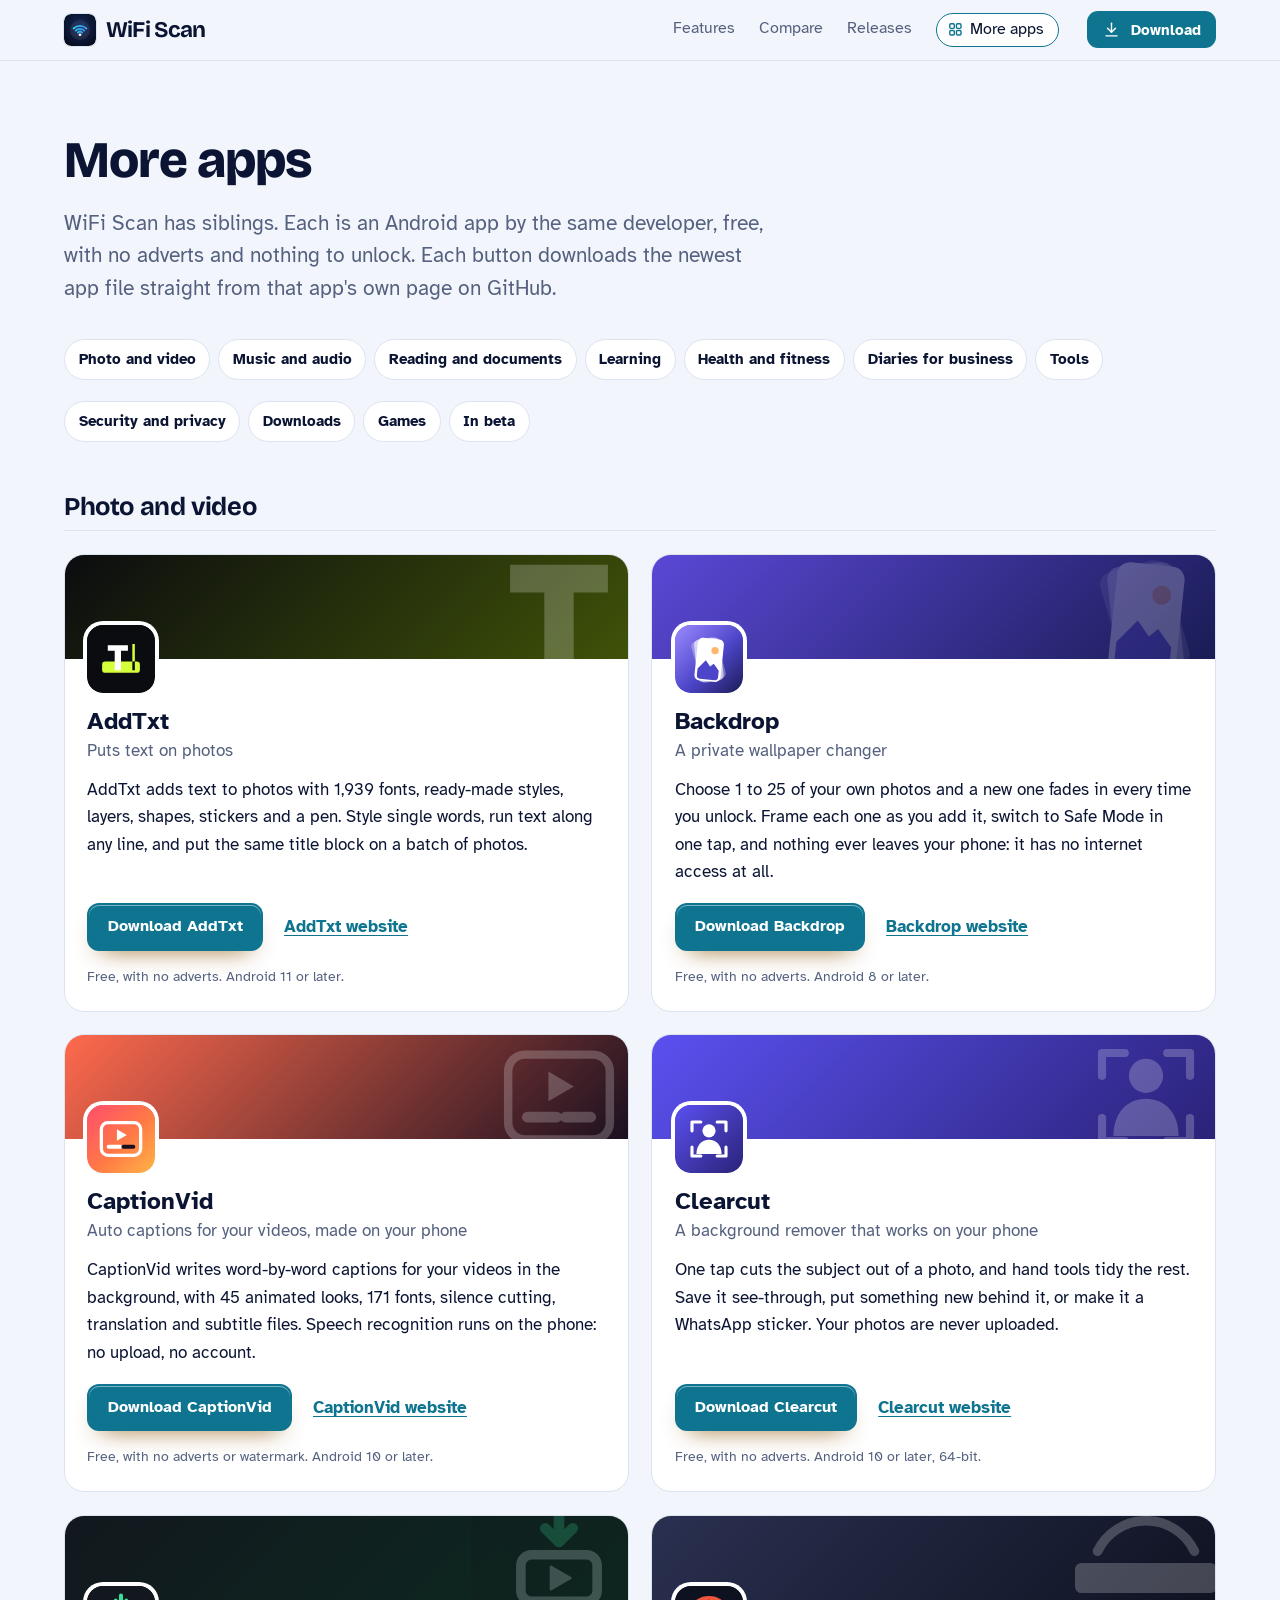
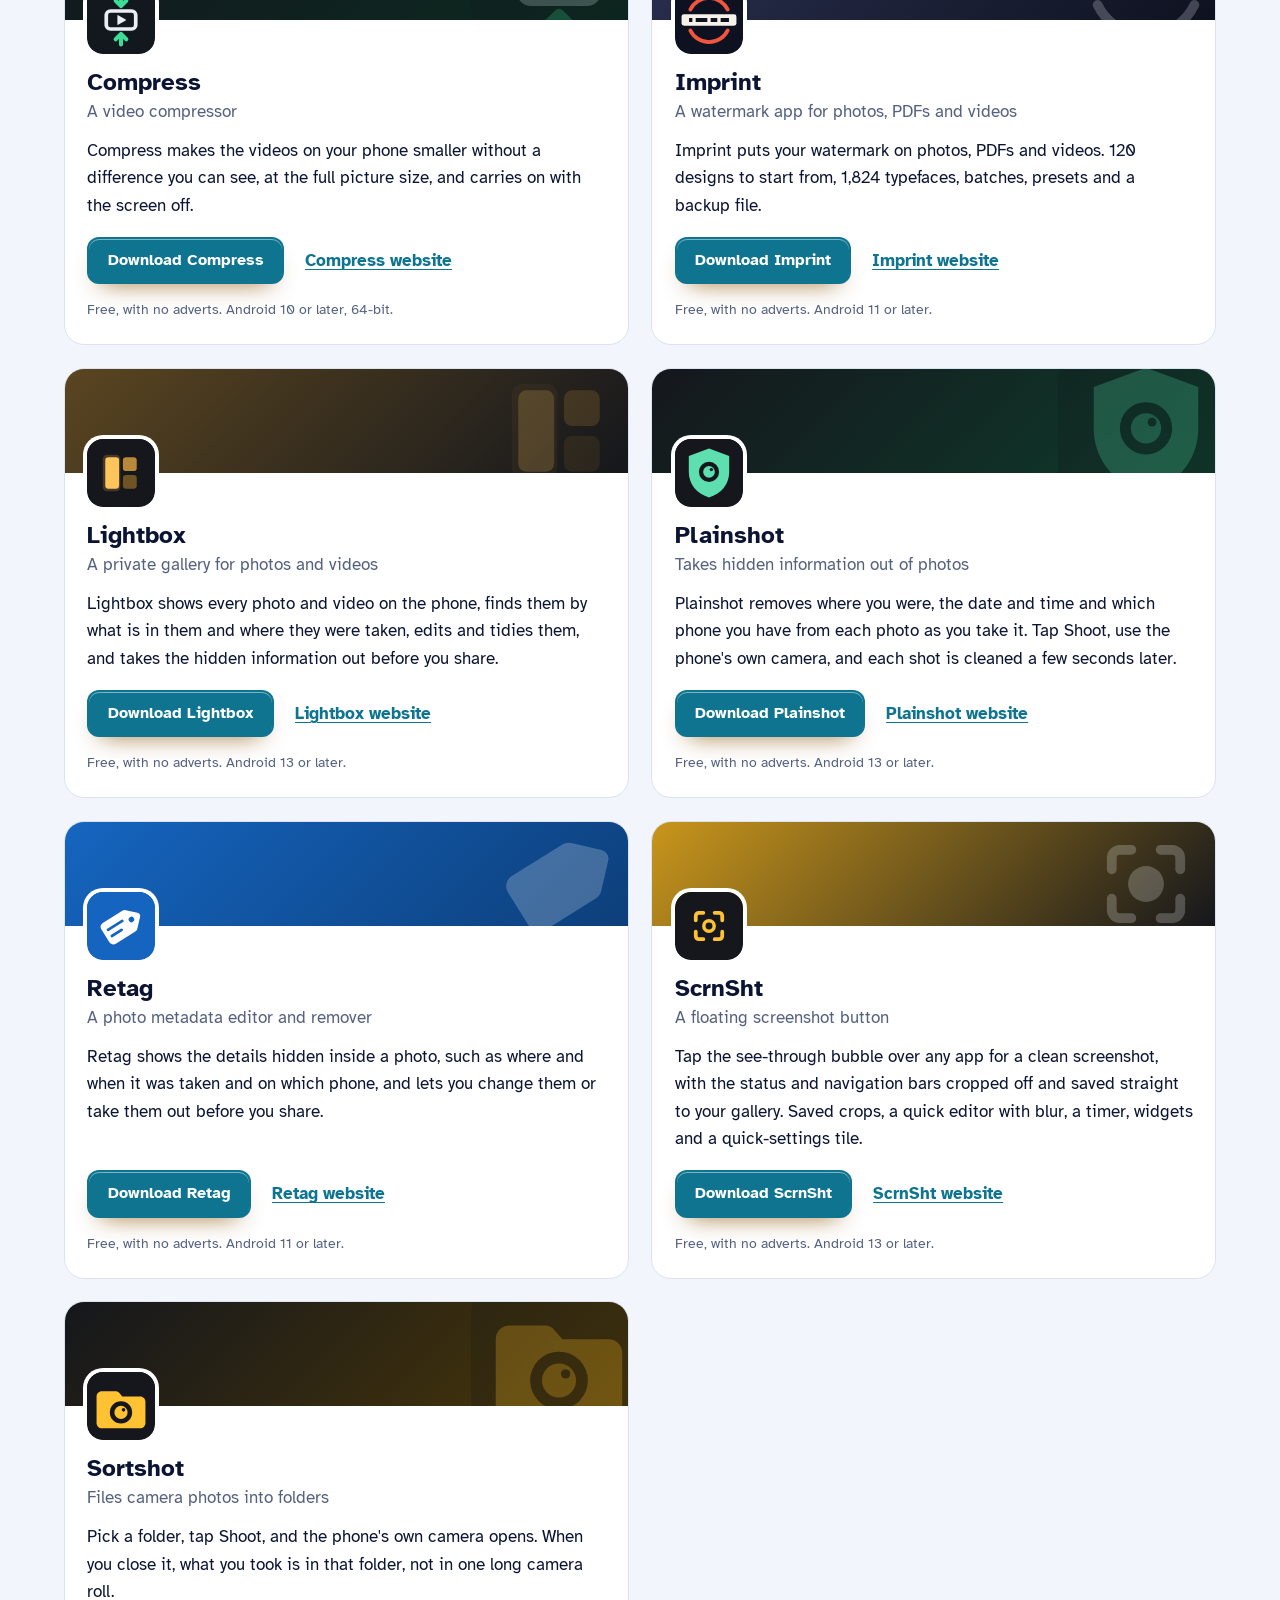
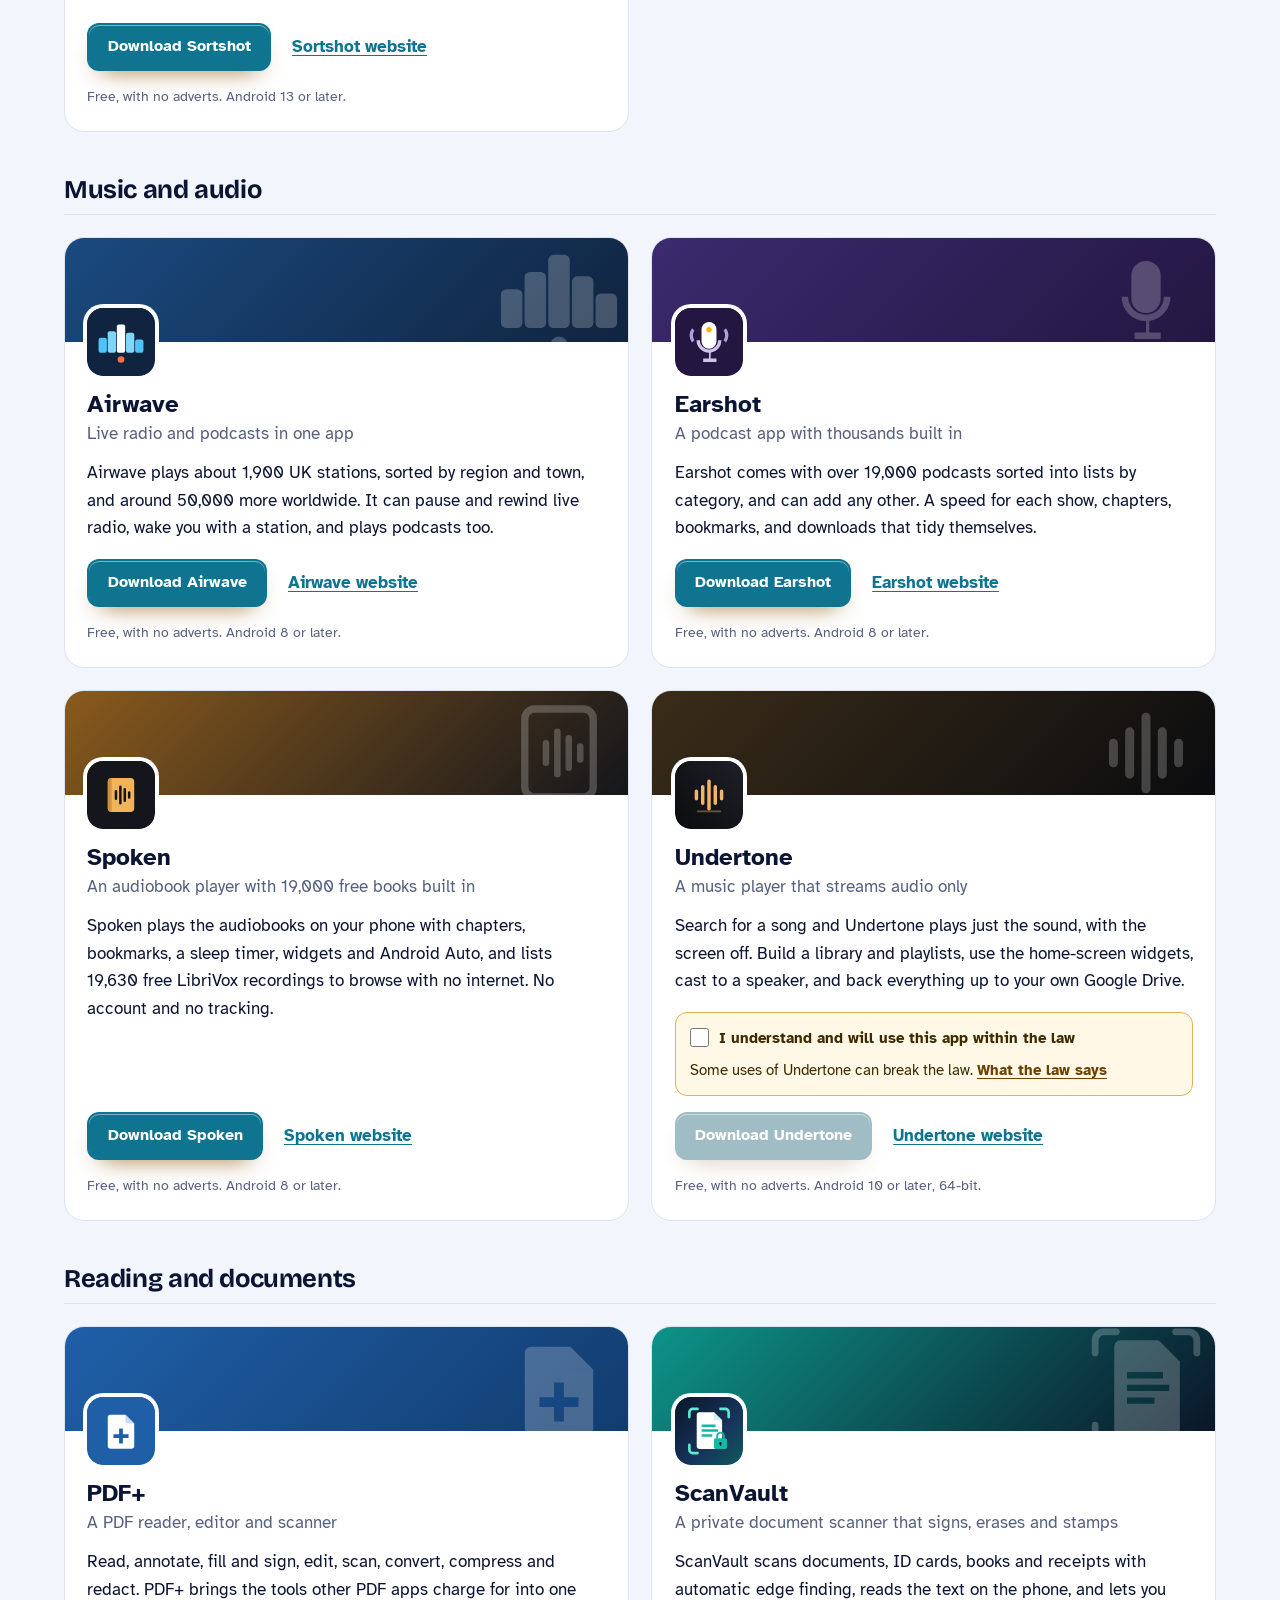
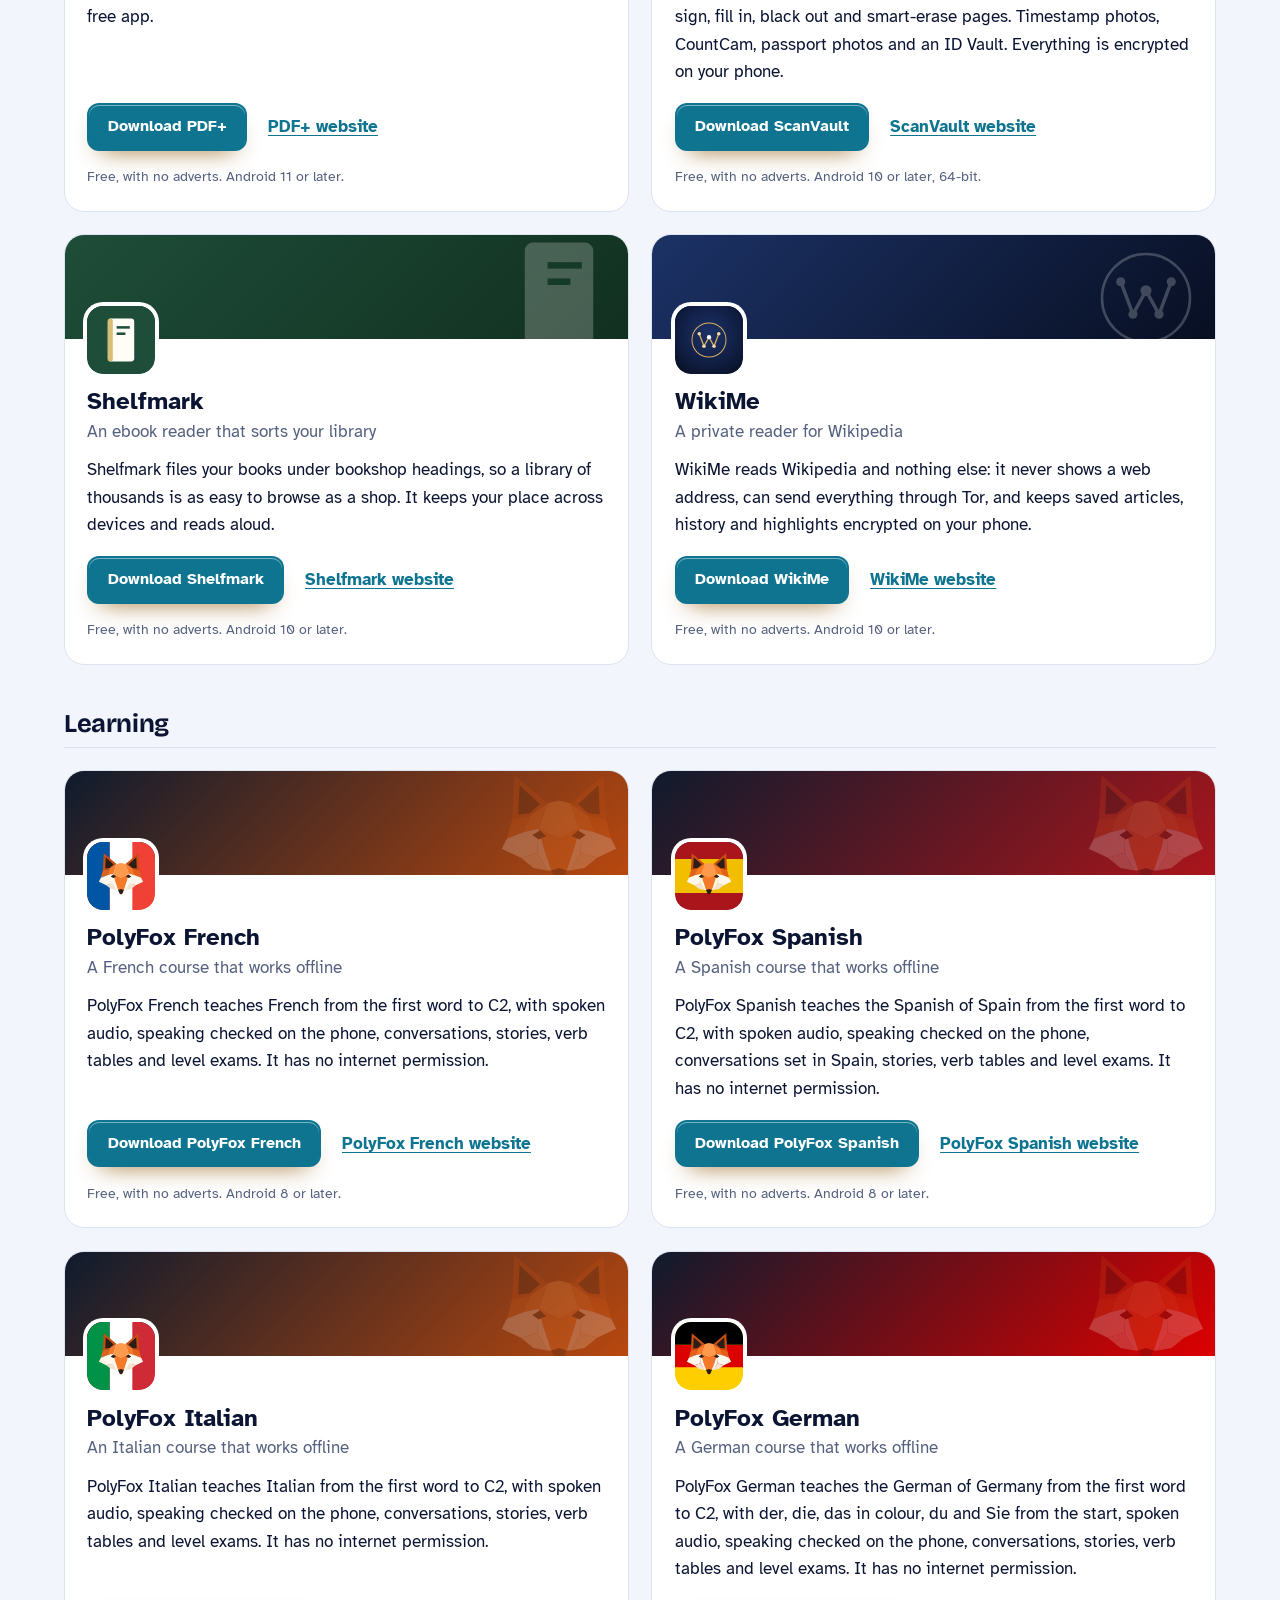
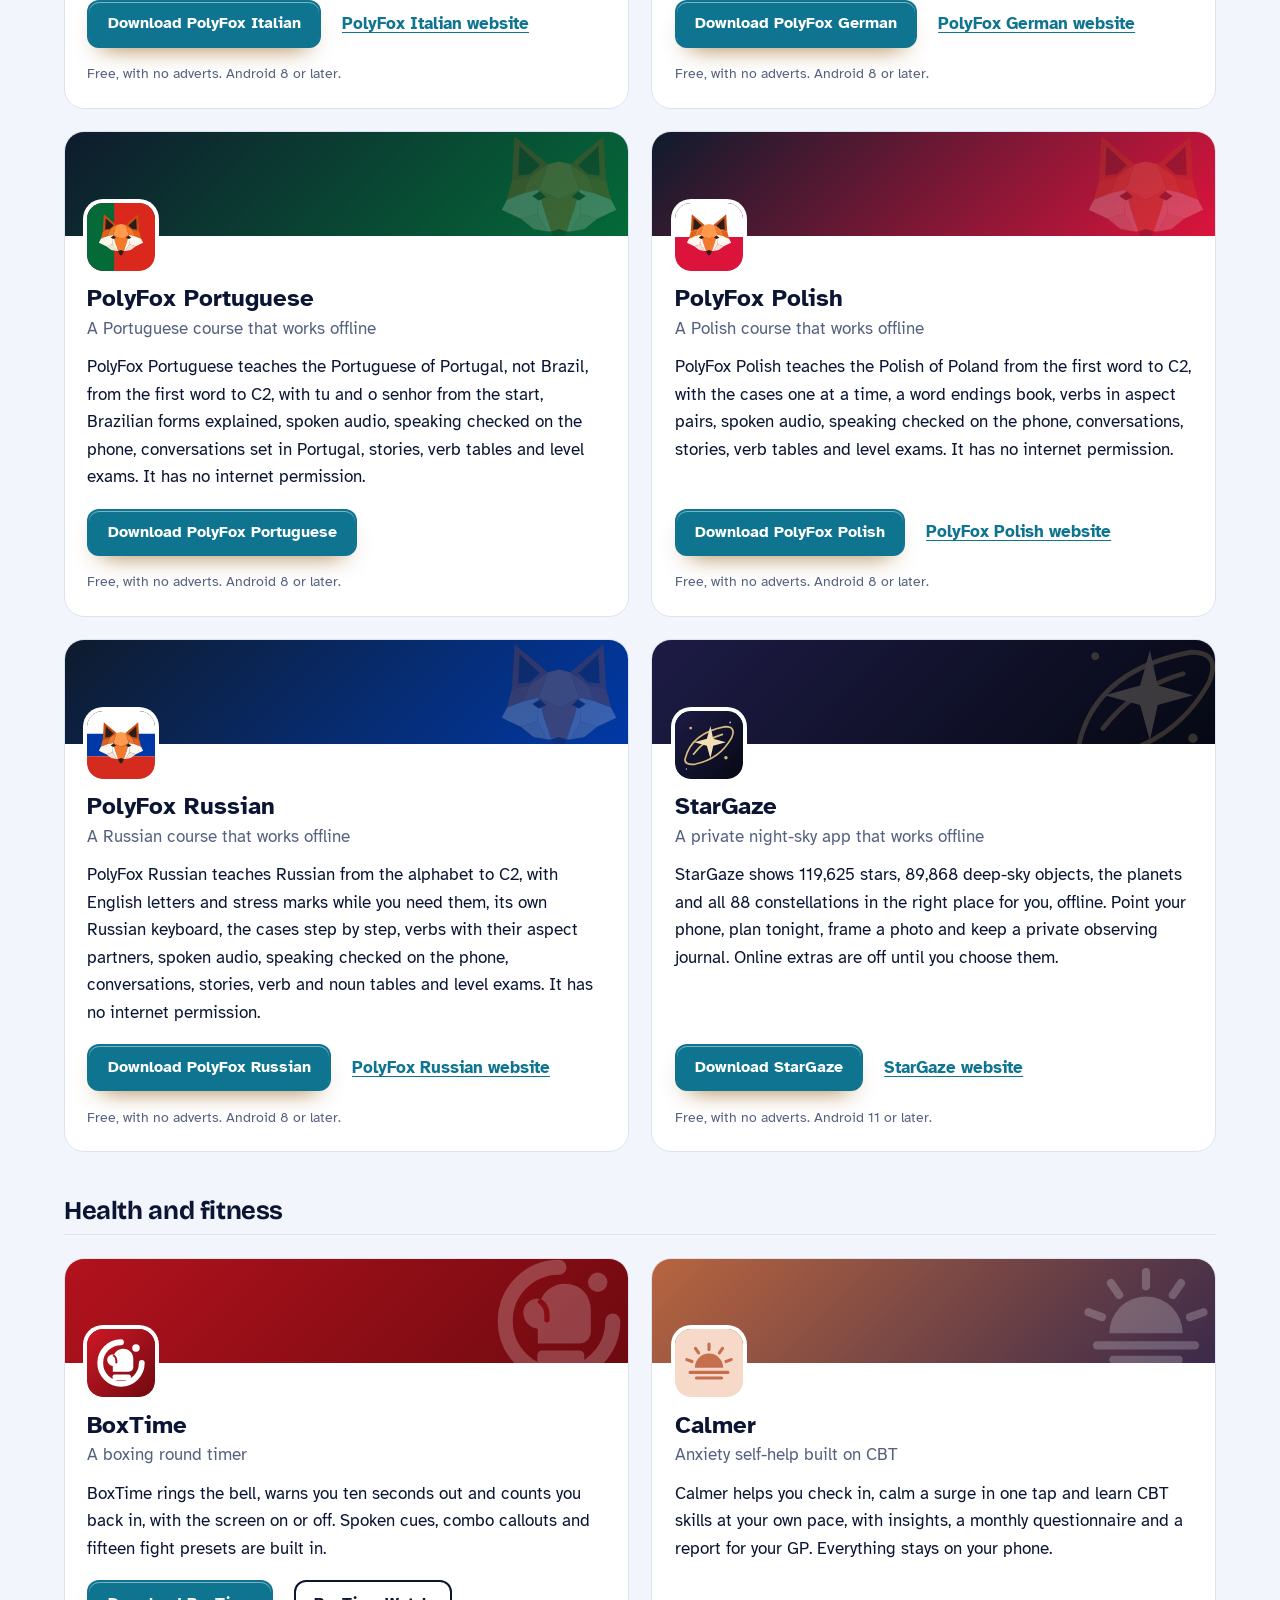
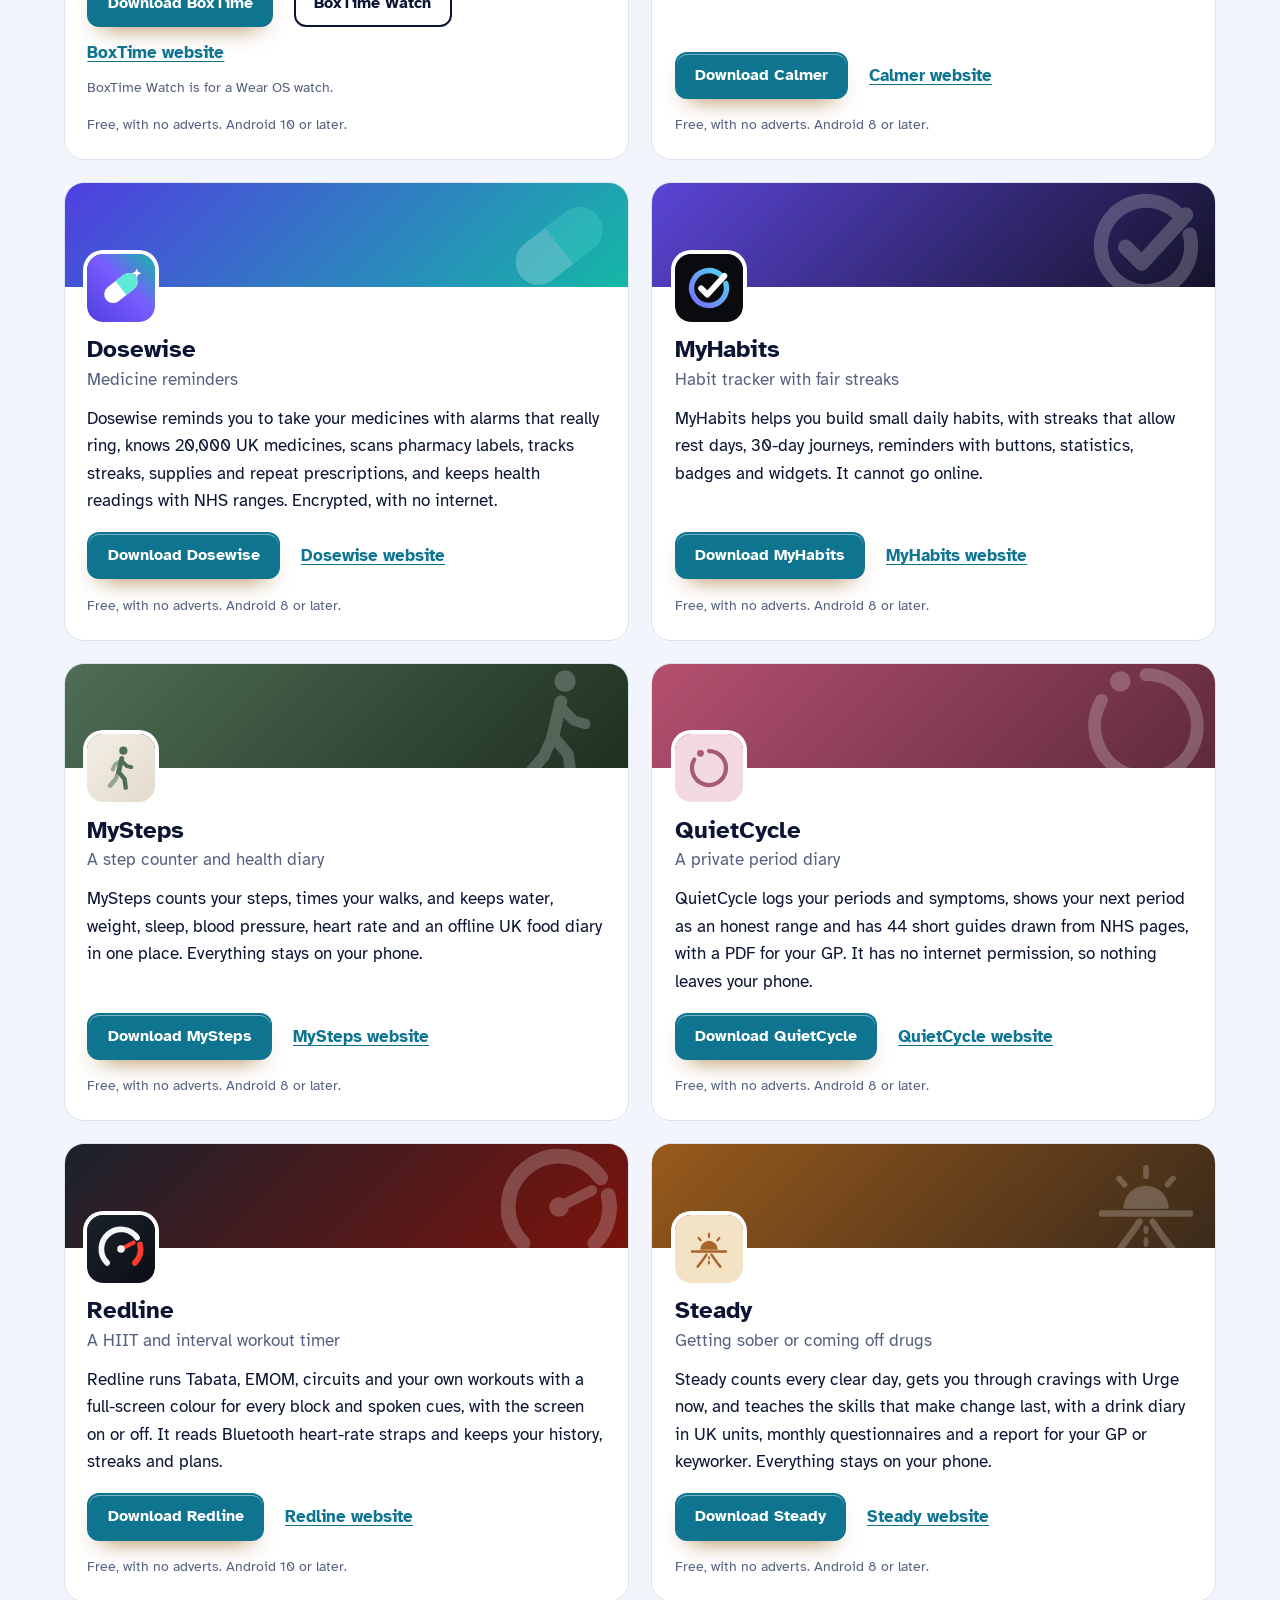
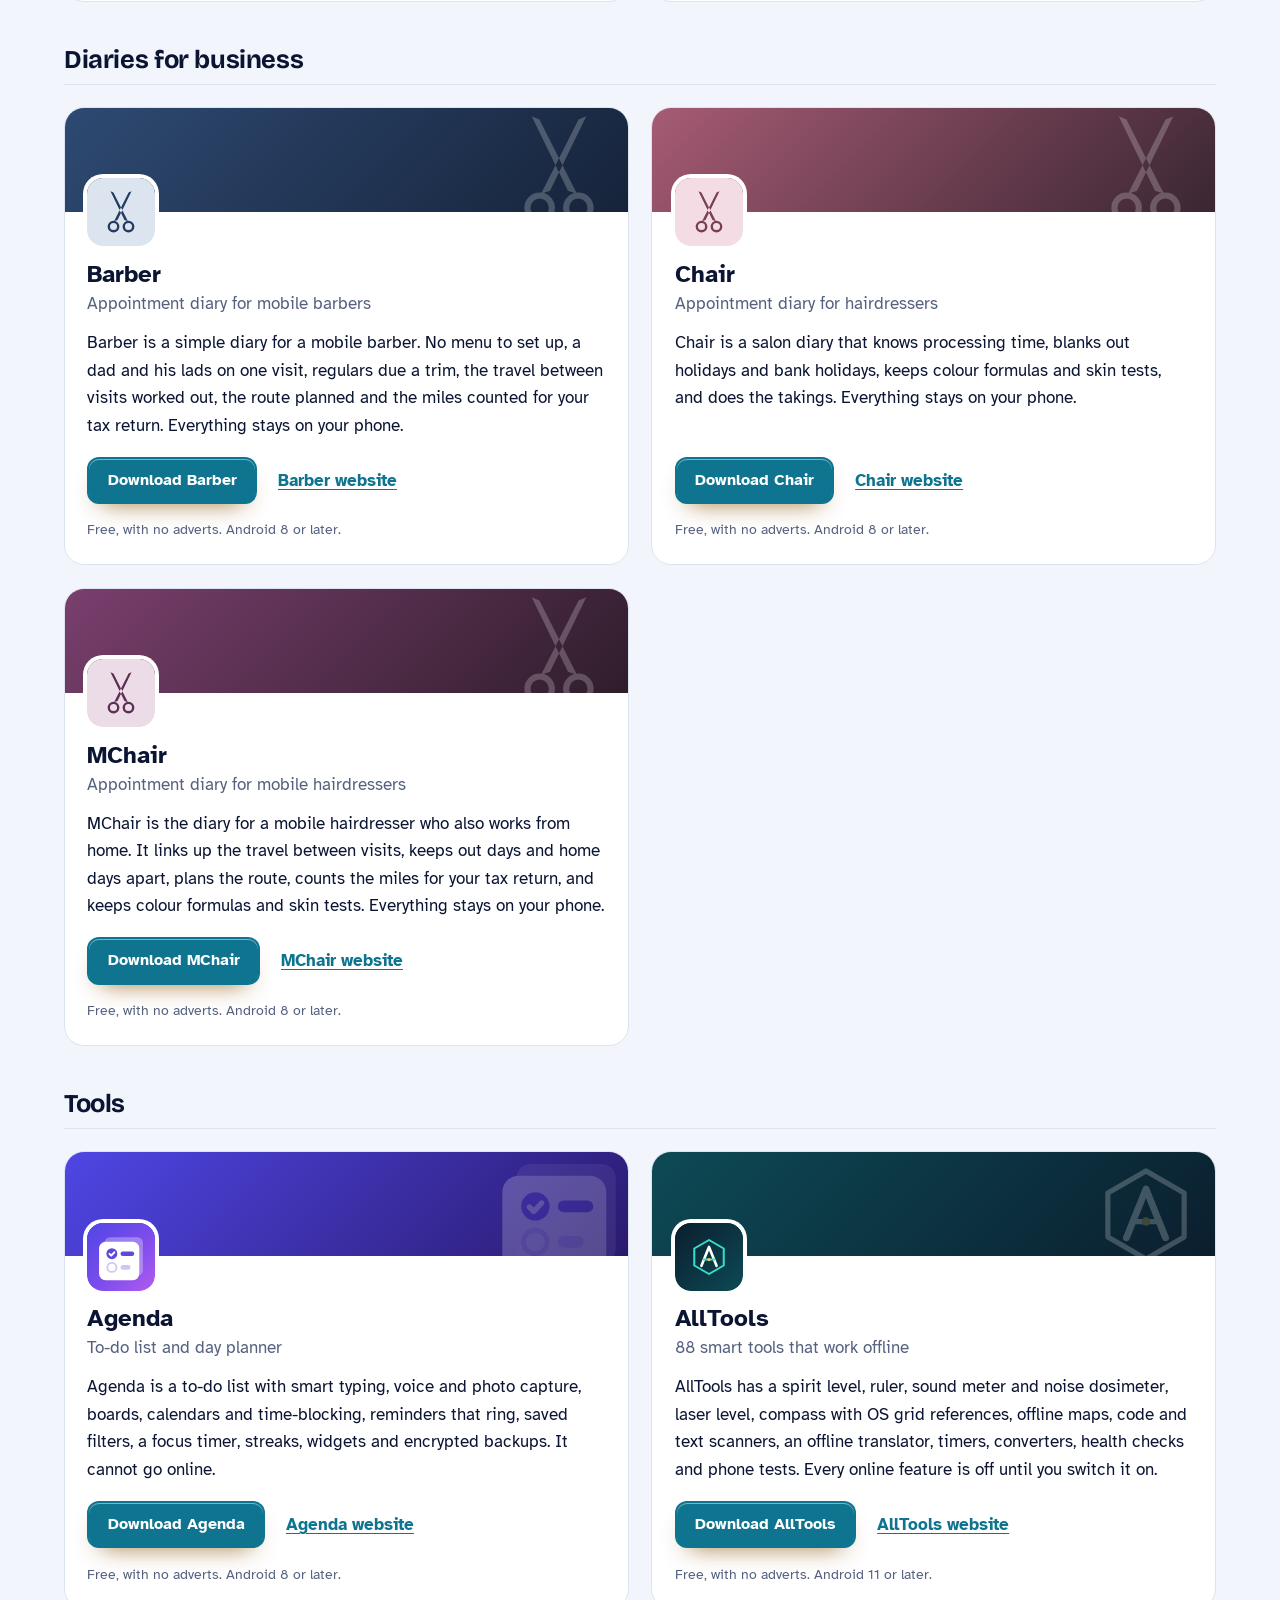
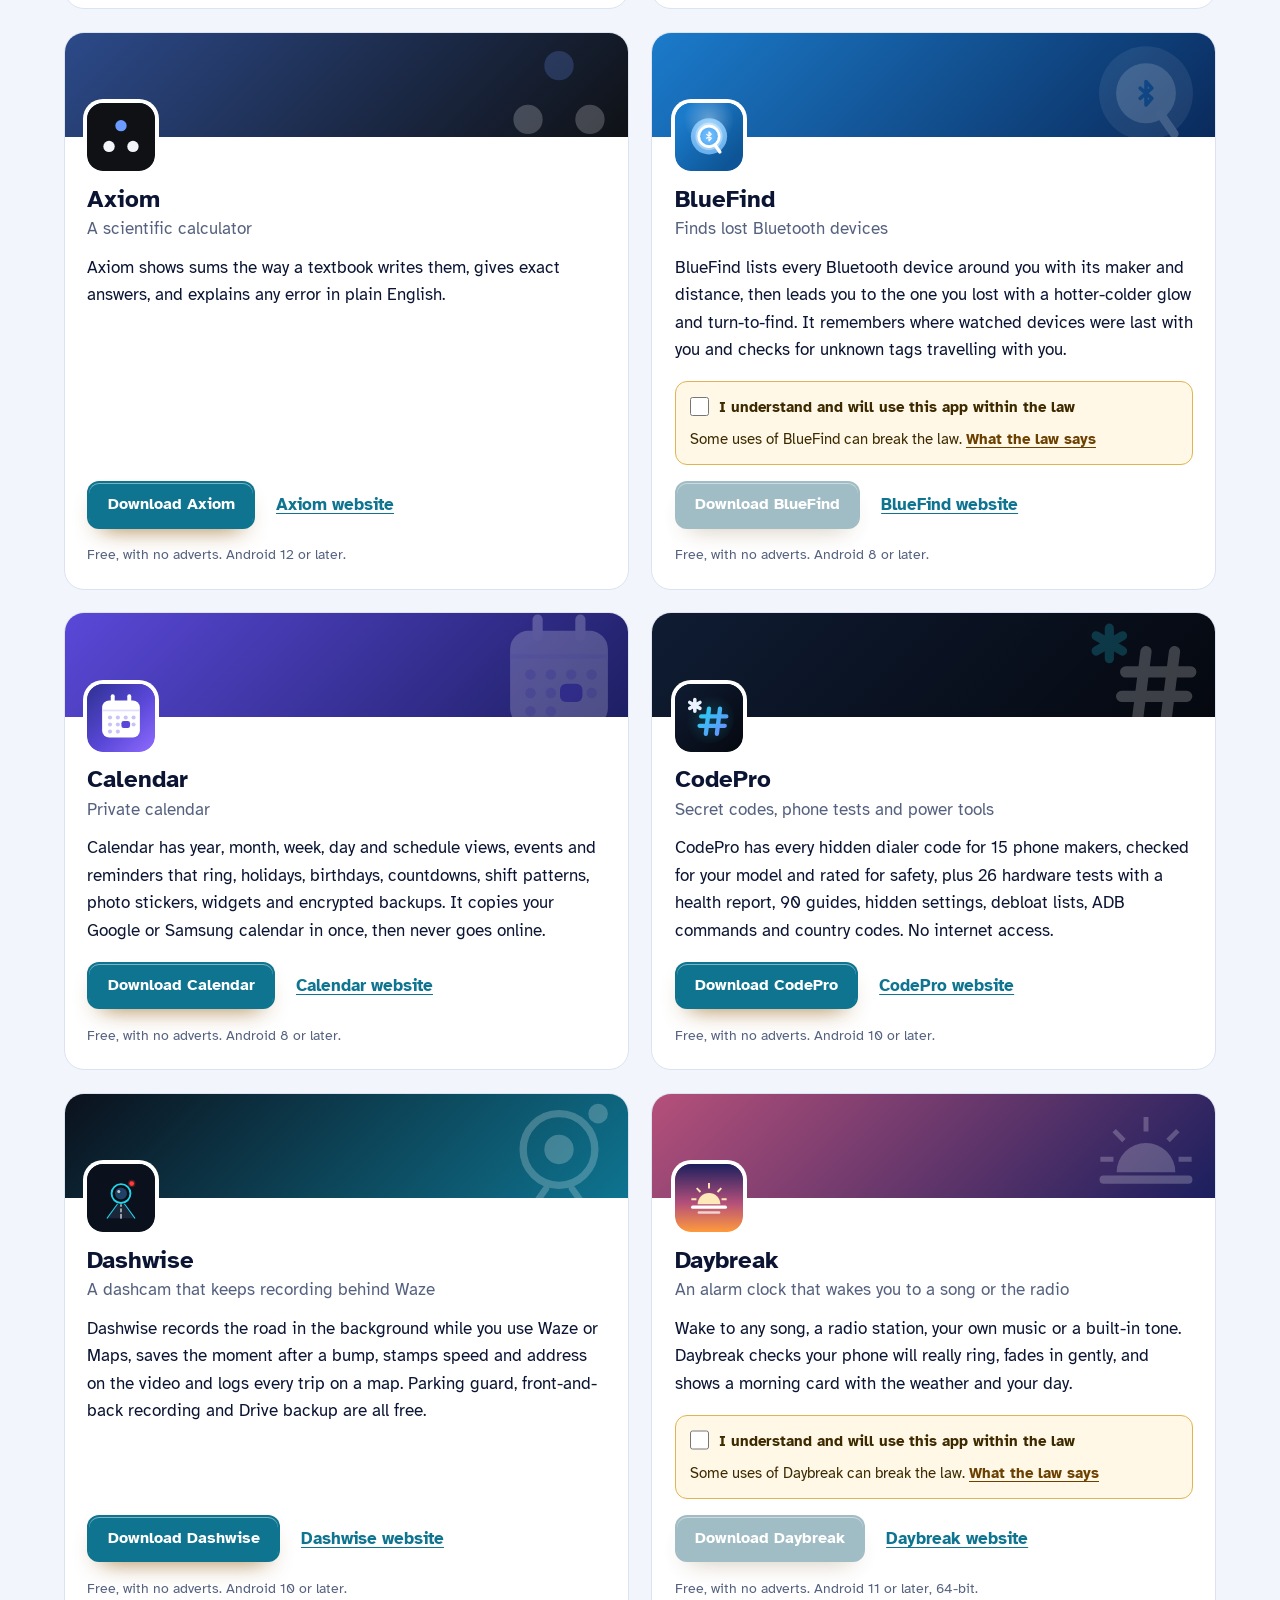
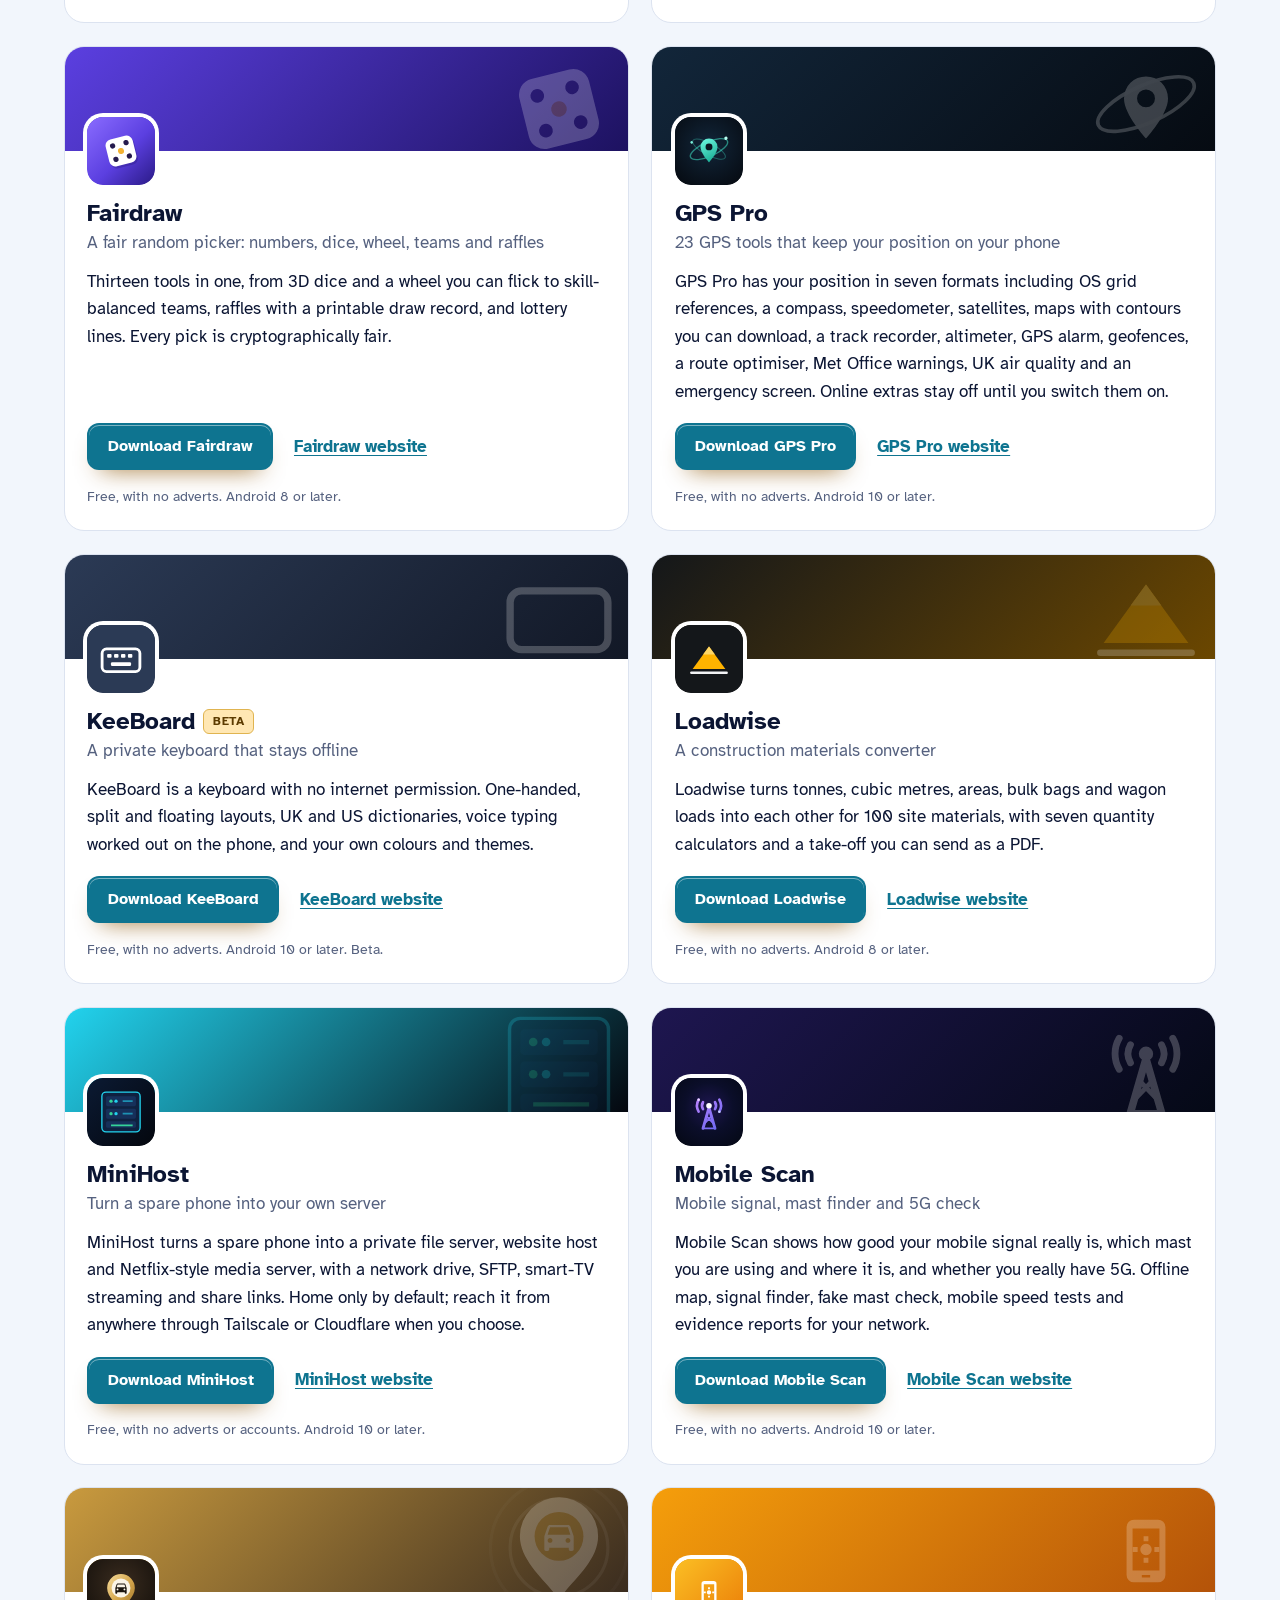
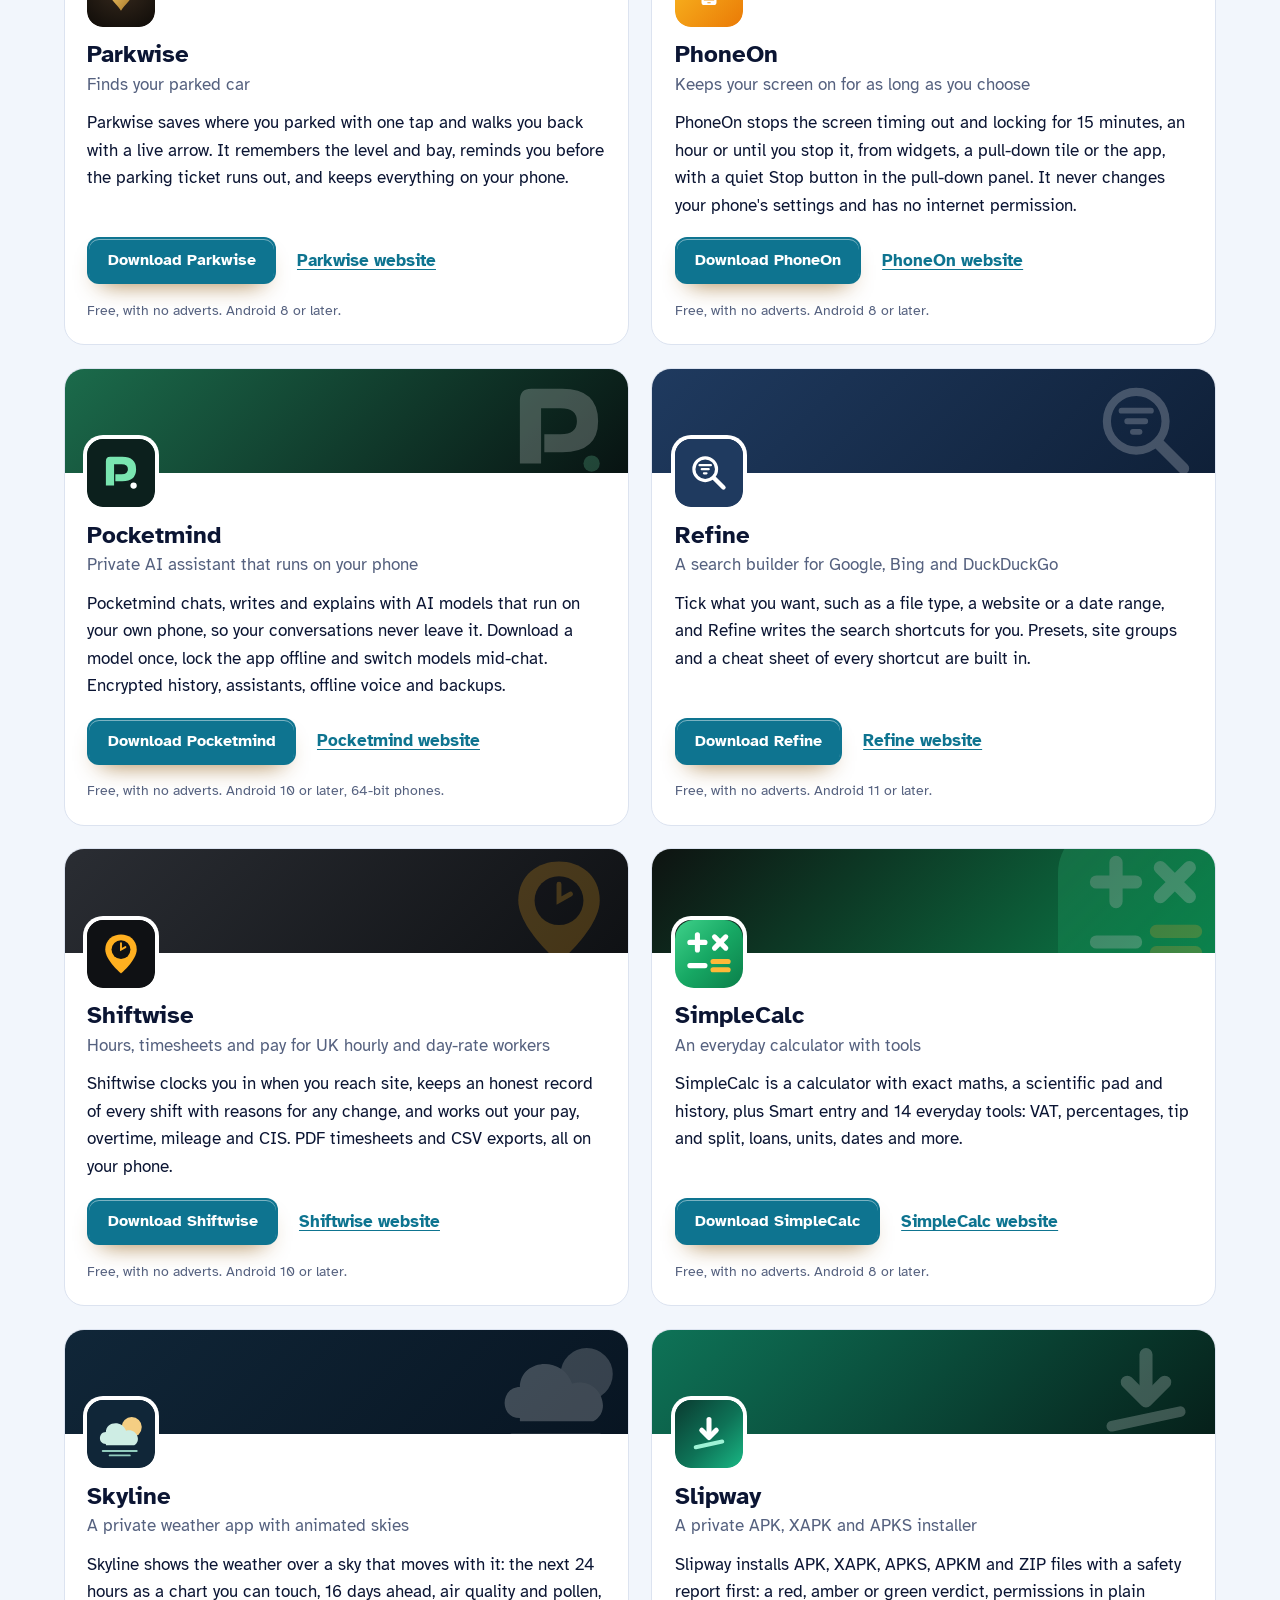
==== commit 067dedce: "More apps: add AllTools" ====
--- a/more-apps.html
+++ b/more-apps.html
@@ -4,7 +4,7 @@
 <meta charset="utf-8">
 <meta name="viewport" content="width=device-width, initial-scale=1">
 <title>More free Android apps from the maker of WiFi Scan</title>
-<meta name="description" content="All 93 free Android apps from the maker of WiFi Scan, in one list by category, each with its download and a link to its website.">
+<meta name="description" content="All 94 free Android apps from the maker of WiFi Scan, in one list by category, each with its download and a link to its website.">
 <meta name="author" content="Jonathan Jackson">
 <link rel="canonical" href="https://customgpter.github.io/wifiscan/more-apps.html">
 <meta name="theme-color" content="#f2f6fc" media="(prefers-color-scheme: light)">
@@ -12,7 +12,7 @@
 <meta property="og:type" content="website">
 <meta property="og:site_name" content="WiFi Scan">
 <meta property="og:title" content="More free Android apps from the maker of WiFi Scan">
-<meta property="og:description" content="All 93 free Android apps from the maker of WiFi Scan, in one list by category, each with its download and a link to its website.">
+<meta property="og:description" content="All 94 free Android apps from the maker of WiFi Scan, in one list by category, each with its download and a link to its website.">
 <meta property="og:url" content="https://customgpter.github.io/wifiscan/more-apps.html">
 <meta property="og:image" content="https://customgpter.github.io/wifiscan/assets/og.png">
 <meta property="og:image:width" content="1200">
@@ -26,7 +26,7 @@
 <link rel="preload" href="./assets/fonts/atkinson-hyperlegible-latin-400-normal.woff2" as="font" type="font/woff2" crossorigin>
 <link rel="stylesheet" href="./assets/site.css?v=1">
 <link rel="stylesheet" href="./assets/house.css?v=1">
-<script type="application/ld+json">{"@context":"https://schema.org","@type":"ItemList","name":"Apps from the maker of WiFi Scan","url":"https://customgpter.github.io/wifiscan/more-apps.html","itemListElement":[{"@type":"ListItem","position":1,"name":"AddTxt","url":"https://customgpter.github.io/addtxt/"},{"@type":"ListItem","position":2,"name":"Backdrop","url":"https://customgpter.github.io/backdrop/"},{"@type":"ListItem","position":3,"name":"CaptionVid","url":"https://customgpter.github.io/captionvid/"},{"@type":"ListItem","position":4,"name":"Clearcut","url":"https://customgpter.github.io/clearcut/"},{"@type":"ListItem","position":5,"name":"Compress","url":"https://customgpter.github.io/compress/"},{"@type":"ListItem","position":6,"name":"Imprint","url":"https://customgpter.github.io/imprint/"},{"@type":"ListItem","position":7,"name":"Lightbox","url":"https://customgpter.github.io/lightbox/"},{"@type":"ListItem","position":8,"name":"Plainshot","url":"https://customgpter.github.io/plainshot/"},{"@type":"ListItem","position":9,"name":"Retag","url":"https://customgpter.github.io/retag/"},{"@type":"ListItem","position":10,"name":"ScrnSht","url":"https://customgpter.github.io/scrnsht/"},{"@type":"ListItem","position":11,"name":"Sortshot","url":"https://customgpter.github.io/sortshot/"},{"@type":"ListItem","position":12,"name":"Airwave","url":"https://customgpter.github.io/airwave/"},{"@type":"ListItem","position":13,"name":"Earshot","url":"https://customgpter.github.io/earshot/"},{"@type":"ListItem","position":14,"name":"Spoken","url":"https://customgpter.github.io/spoken/"},{"@type":"ListItem","position":15,"name":"Undertone","url":"https://customgpter.github.io/undertone/"},{"@type":"ListItem","position":16,"name":"PDF+","url":"https://customgpter.github.io/pdfplus/"},{"@type":"ListItem","position":17,"name":"ScanVault","url":"https://customgpter.github.io/scanvault/"},{"@type":"ListItem","position":18,"name":"Shelfmark","url":"https://customgpter.github.io/shelfmark/"},{"@type":"ListItem","position":19,"name":"WikiMe","url":"https://customgpter.github.io/wikime/"},{"@type":"ListItem","position":20,"name":"PolyFox French","url":"https://customgpter.github.io/polyfox/"},{"@type":"ListItem","position":21,"name":"PolyFox German","url":"https://customgpter.github.io/polyfox-german/"},{"@type":"ListItem","position":22,"name":"PolyFox Polish","url":"https://customgpter.github.io/polyfox-polish/"},{"@type":"ListItem","position":23,"name":"PolyFox Russian","url":"https://customgpter.github.io/polyfox-russian/"},{"@type":"ListItem","position":24,"name":"StarGaze","url":"https://customgpter.github.io/stargaze/"},{"@type":"ListItem","position":25,"name":"BoxTime","url":"https://customgpter.github.io/boxtime/"},{"@type":"ListItem","position":26,"name":"Calmer","url":"https://customgpter.github.io/calmer/"},{"@type":"ListItem","position":27,"name":"Dosewise","url":"https://customgpter.github.io/dosewise/"},{"@type":"ListItem","position":28,"name":"MyHabits","url":"https://customgpter.github.io/myhabits/"},{"@type":"ListItem","position":29,"name":"MySteps","url":"https://customgpter.github.io/mysteps/"},{"@type":"ListItem","position":30,"name":"QuietCycle","url":"https://customgpter.github.io/quietcycle/"},{"@type":"ListItem","position":31,"name":"Redline","url":"https://customgpter.github.io/redline/"},{"@type":"ListItem","position":32,"name":"Steady","url":"https://customgpter.github.io/steady/"},{"@type":"ListItem","position":33,"name":"Barber","url":"https://customgpter.github.io/barber/"},{"@type":"ListItem","position":34,"name":"Chair","url":"https://customgpter.github.io/chair/"},{"@type":"ListItem","position":35,"name":"MChair","url":"https://customgpter.github.io/mchair/"},{"@type":"ListItem","position":36,"name":"Agenda","url":"https://customgpter.github.io/agenda/"},{"@type":"ListItem","position":37,"name":"Axiom","url":"https://customgpter.github.io/axiom/"},{"@type":"ListItem","position":38,"name":"BlueFind","url":"https://customgpter.github.io/bluefind/"},{"@type":"ListItem","position":39,"name":"Calendar","url":"https://customgpter.github.io/calendar/"},{"@type":"ListItem","position":40,"name":"CodePro","url":"https://customgpter.github.io/codepro/"},{"@type":"ListItem","position":41,"name":"Dashwise","url":"https://customgpter.github.io/dashwise/"},{"@type":"ListItem","position":42,"name":"Daybreak","url":"https://customgpter.github.io/daybreak/"},{"@type":"ListItem","position":43,"name":"Fairdraw","url":"https://customgpter.github.io/fairdraw/"},{"@type":"ListItem","position":44,"name":"GPS Pro","url":"https://customgpter.github.io/gpspro/"},{"@type":"ListItem","position":45,"name":"KeeBoard","url":"https://customgpter.github.io/keeboard/"},{"@type":"ListItem","position":46,"name":"Loadwise","url":"https://customgpter.github.io/loadwise/"},{"@type":"ListItem","position":47,"name":"MiniHost","url":"https://customgpter.github.io/minihost/"},{"@type":"ListItem","position":48,"name":"Mobile Scan","url":"https://customgpter.github.io/mobilescan/"},{"@type":"ListItem","position":49,"name":"Parkwise","url":"https://customgpter.github.io/parkwise/"},{"@type":"ListItem","position":50,"name":"Pocketmind","url":"https://customgpter.github.io/pocketmind/"},{"@type":"ListItem","position":51,"name":"Refine","url":"https://customgpter.github.io/refine/"},{"@type":"ListItem","position":52,"name":"Shiftwise","url":"https://customgpter.github.io/shiftwise/"},{"@type":"ListItem","position":53,"name":"SimpleCalc","url":"https://customgpter.github.io/simplecalc/"},{"@type":"ListItem","position":54,"name":"Skyline","url":"https://customgpter.github.io/skyline/"},{"@type":"ListItem","position":55,"name":"Slipway","url":"https://customgpter.github.io/slipway/"},{"@type":"ListItem","position":56,"name":"Tagger","url":"https://customgpter.github.io/tagger/"},{"@type":"ListItem","position":57,"name":"TotalClean","url":"https://customgpter.github.io/totalclean/"},{"@type":"ListItem","position":58,"name":"TVLink","url":"https://customgpter.github.io/tvlink/"},{"@type":"ListItem","position":59,"name":"Unbox","url":"https://customgpter.github.io/unbox/"},{"@type":"ListItem","position":60,"name":"WhatsKeep","url":"https://customgpter.github.io/whatskeep/"},{"@type":"ListItem","position":61,"name":"WiFi Scan","url":"https://customgpter.github.io/wifiscan/"},{"@type":"ListItem","position":62,"name":"Auditly","url":"https://customgpter.github.io/auditly/"},{"@type":"ListItem","position":63,"name":"Backchannel","url":"https://customgpter.github.io/backchannel/"},{"@type":"ListItem","position":64,"name":"ENotes","url":"https://customgpter.github.io/enotes/"},{"@type":"ListItem","position":65,"name":"FindMe","url":"https://customgpter.github.io/findme/"},{"@type":"ListItem","position":66,"name":"iLock","url":"https://customgpter.github.io/ilock/"},{"@type":"ListItem","position":67,"name":"ImSafe","url":"https://customgpter.github.io/imsafe/"},{"@type":"ListItem","position":68,"name":"IShred","url":"https://customgpter.github.io/ishred/"},{"@type":"ListItem","position":69,"name":"LockBox","url":"https://customgpter.github.io/lockbox/"},{"@type":"ListItem","position":70,"name":"PassVault","url":"https://customgpter.github.io/passvault/"},{"@type":"ListItem","position":71,"name":"SpyFind","url":"https://customgpter.github.io/spyfind/"},{"@type":"ListItem","position":72,"name":"TextWipe","url":"https://customgpter.github.io/textwipe/"},{"@type":"ListItem","position":73,"name":"Tracewire","url":"https://customgpter.github.io/tracewire/"},{"@type":"ListItem","position":74,"name":"Vigil","url":"https://customgpter.github.io/vigil/"},{"@type":"ListItem","position":75,"name":"Grab","url":"https://customgpter.github.io/grab/"},{"@type":"ListItem","position":76,"name":"Swarm","url":"https://customgpter.github.io/swarm/"},{"@type":"ListItem","position":77,"name":"Plane Games","url":"https://customgpter.github.io/plane-games/"},{"@type":"ListItem","position":78,"name":"Ninefold","url":"https://customgpter.github.io/ninefold/"},{"@type":"ListItem","position":79,"name":"Cubewise","url":"https://customgpter.github.io/cubewise/"},{"@type":"ListItem","position":80,"name":"Tilewise","url":"https://customgpter.github.io/tilewise/"},{"@type":"ListItem","position":81,"name":"Letterwise","url":"https://customgpter.github.io/letterwise/"},{"@type":"ListItem","position":82,"name":"Kingside","url":"https://customgpter.github.io/kingside/"},{"@type":"ListItem","position":83,"name":"Deckhand","url":"https://customgpter.github.io/deckhand/"},{"@type":"ListItem","position":84,"name":"SNESForge","url":"https://customgpter.github.io/snesforge/"},{"@type":"ListItem","position":85,"name":"Fame Boy","url":"https://customgpter.github.io/fameboy/"},{"@type":"ListItem","position":86,"name":"PSPPro","url":"https://customgpter.github.io/psppro/"},{"@type":"ListItem","position":87,"name":"MegaGen","url":"https://customgpter.github.io/megagen/"},{"@type":"ListItem","position":88,"name":"QVR","url":"https://customgpter.github.io/qvr/"},{"@type":"ListItem","position":89,"name":"QVR Watch","url":"https://customgpter.github.io/qvr-watch/"},{"@type":"ListItem","position":90,"name":"QVRLite","url":"https://customgpter.github.io/qvrlite/"},{"@type":"ListItem","position":91,"name":"Onionz","url":"https://customgpter.github.io/onionz/"},{"@type":"ListItem","position":92,"name":"OnionzWeb","url":"https://customgpter.github.io/onionzweb/"}]}</script>
+<script type="application/ld+json">{"@context":"https://schema.org","@type":"ItemList","name":"Apps from the maker of WiFi Scan","url":"https://customgpter.github.io/wifiscan/more-apps.html","itemListElement":[{"@type":"ListItem","position":1,"name":"AddTxt","url":"https://customgpter.github.io/addtxt/"},{"@type":"ListItem","position":2,"name":"Backdrop","url":"https://customgpter.github.io/backdrop/"},{"@type":"ListItem","position":3,"name":"CaptionVid","url":"https://customgpter.github.io/captionvid/"},{"@type":"ListItem","position":4,"name":"Clearcut","url":"https://customgpter.github.io/clearcut/"},{"@type":"ListItem","position":5,"name":"Compress","url":"https://customgpter.github.io/compress/"},{"@type":"ListItem","position":6,"name":"Imprint","url":"https://customgpter.github.io/imprint/"},{"@type":"ListItem","position":7,"name":"Lightbox","url":"https://customgpter.github.io/lightbox/"},{"@type":"ListItem","position":8,"name":"Plainshot","url":"https://customgpter.github.io/plainshot/"},{"@type":"ListItem","position":9,"name":"Retag","url":"https://customgpter.github.io/retag/"},{"@type":"ListItem","position":10,"name":"ScrnSht","url":"https://customgpter.github.io/scrnsht/"},{"@type":"ListItem","position":11,"name":"Sortshot","url":"https://customgpter.github.io/sortshot/"},{"@type":"ListItem","position":12,"name":"Airwave","url":"https://customgpter.github.io/airwave/"},{"@type":"ListItem","position":13,"name":"Earshot","url":"https://customgpter.github.io/earshot/"},{"@type":"ListItem","position":14,"name":"Spoken","url":"https://customgpter.github.io/spoken/"},{"@type":"ListItem","position":15,"name":"Undertone","url":"https://customgpter.github.io/undertone/"},{"@type":"ListItem","position":16,"name":"PDF+","url":"https://customgpter.github.io/pdfplus/"},{"@type":"ListItem","position":17,"name":"ScanVault","url":"https://customgpter.github.io/scanvault/"},{"@type":"ListItem","position":18,"name":"Shelfmark","url":"https://customgpter.github.io/shelfmark/"},{"@type":"ListItem","position":19,"name":"WikiMe","url":"https://customgpter.github.io/wikime/"},{"@type":"ListItem","position":20,"name":"PolyFox French","url":"https://customgpter.github.io/polyfox/"},{"@type":"ListItem","position":21,"name":"PolyFox German","url":"https://customgpter.github.io/polyfox-german/"},{"@type":"ListItem","position":22,"name":"PolyFox Polish","url":"https://customgpter.github.io/polyfox-polish/"},{"@type":"ListItem","position":23,"name":"PolyFox Russian","url":"https://customgpter.github.io/polyfox-russian/"},{"@type":"ListItem","position":24,"name":"StarGaze","url":"https://customgpter.github.io/stargaze/"},{"@type":"ListItem","position":25,"name":"BoxTime","url":"https://customgpter.github.io/boxtime/"},{"@type":"ListItem","position":26,"name":"Calmer","url":"https://customgpter.github.io/calmer/"},{"@type":"ListItem","position":27,"name":"Dosewise","url":"https://customgpter.github.io/dosewise/"},{"@type":"ListItem","position":28,"name":"MyHabits","url":"https://customgpter.github.io/myhabits/"},{"@type":"ListItem","position":29,"name":"MySteps","url":"https://customgpter.github.io/mysteps/"},{"@type":"ListItem","position":30,"name":"QuietCycle","url":"https://customgpter.github.io/quietcycle/"},{"@type":"ListItem","position":31,"name":"Redline","url":"https://customgpter.github.io/redline/"},{"@type":"ListItem","position":32,"name":"Steady","url":"https://customgpter.github.io/steady/"},{"@type":"ListItem","position":33,"name":"Barber","url":"https://customgpter.github.io/barber/"},{"@type":"ListItem","position":34,"name":"Chair","url":"https://customgpter.github.io/chair/"},{"@type":"ListItem","position":35,"name":"MChair","url":"https://customgpter.github.io/mchair/"},{"@type":"ListItem","position":36,"name":"Agenda","url":"https://customgpter.github.io/agenda/"},{"@type":"ListItem","position":37,"name":"AllTools","url":"https://customgpter.github.io/alltools/"},{"@type":"ListItem","position":38,"name":"Axiom","url":"https://customgpter.github.io/axiom/"},{"@type":"ListItem","position":39,"name":"BlueFind","url":"https://customgpter.github.io/bluefind/"},{"@type":"ListItem","position":40,"name":"Calendar","url":"https://customgpter.github.io/calendar/"},{"@type":"ListItem","position":41,"name":"CodePro","url":"https://customgpter.github.io/codepro/"},{"@type":"ListItem","position":42,"name":"Dashwise","url":"https://customgpter.github.io/dashwise/"},{"@type":"ListItem","position":43,"name":"Daybreak","url":"https://customgpter.github.io/daybreak/"},{"@type":"ListItem","position":44,"name":"Fairdraw","url":"https://customgpter.github.io/fairdraw/"},{"@type":"ListItem","position":45,"name":"GPS Pro","url":"https://customgpter.github.io/gpspro/"},{"@type":"ListItem","position":46,"name":"KeeBoard","url":"https://customgpter.github.io/keeboard/"},{"@type":"ListItem","position":47,"name":"Loadwise","url":"https://customgpter.github.io/loadwise/"},{"@type":"ListItem","position":48,"name":"MiniHost","url":"https://customgpter.github.io/minihost/"},{"@type":"ListItem","position":49,"name":"Mobile Scan","url":"https://customgpter.github.io/mobilescan/"},{"@type":"ListItem","position":50,"name":"Parkwise","url":"https://customgpter.github.io/parkwise/"},{"@type":"ListItem","position":51,"name":"Pocketmind","url":"https://customgpter.github.io/pocketmind/"},{"@type":"ListItem","position":52,"name":"Refine","url":"https://customgpter.github.io/refine/"},{"@type":"ListItem","position":53,"name":"Shiftwise","url":"https://customgpter.github.io/shiftwise/"},{"@type":"ListItem","position":54,"name":"SimpleCalc","url":"https://customgpter.github.io/simplecalc/"},{"@type":"ListItem","position":55,"name":"Skyline","url":"https://customgpter.github.io/skyline/"},{"@type":"ListItem","position":56,"name":"Slipway","url":"https://customgpter.github.io/slipway/"},{"@type":"ListItem","position":57,"name":"Tagger","url":"https://customgpter.github.io/tagger/"},{"@type":"ListItem","position":58,"name":"TotalClean","url":"https://customgpter.github.io/totalclean/"},{"@type":"ListItem","position":59,"name":"TVLink","url":"https://customgpter.github.io/tvlink/"},{"@type":"ListItem","position":60,"name":"Unbox","url":"https://customgpter.github.io/unbox/"},{"@type":"ListItem","position":61,"name":"WhatsKeep","url":"https://customgpter.github.io/whatskeep/"},{"@type":"ListItem","position":62,"name":"WiFi Scan","url":"https://customgpter.github.io/wifiscan/"},{"@type":"ListItem","position":63,"name":"Auditly","url":"https://customgpter.github.io/auditly/"},{"@type":"ListItem","position":64,"name":"Backchannel","url":"https://customgpter.github.io/backchannel/"},{"@type":"ListItem","position":65,"name":"ENotes","url":"https://customgpter.github.io/enotes/"},{"@type":"ListItem","position":66,"name":"FindMe","url":"https://customgpter.github.io/findme/"},{"@type":"ListItem","position":67,"name":"iLock","url":"https://customgpter.github.io/ilock/"},{"@type":"ListItem","position":68,"name":"ImSafe","url":"https://customgpter.github.io/imsafe/"},{"@type":"ListItem","position":69,"name":"IShred","url":"https://customgpter.github.io/ishred/"},{"@type":"ListItem","position":70,"name":"LockBox","url":"https://customgpter.github.io/lockbox/"},{"@type":"ListItem","position":71,"name":"PassVault","url":"https://customgpter.github.io/passvault/"},{"@type":"ListItem","position":72,"name":"SpyFind","url":"https://customgpter.github.io/spyfind/"},{"@type":"ListItem","position":73,"name":"TextWipe","url":"https://customgpter.github.io/textwipe/"},{"@type":"ListItem","position":74,"name":"Tracewire","url":"https://customgpter.github.io/tracewire/"},{"@type":"ListItem","position":75,"name":"Vigil","url":"https://customgpter.github.io/vigil/"},{"@type":"ListItem","position":76,"name":"Grab","url":"https://customgpter.github.io/grab/"},{"@type":"ListItem","position":77,"name":"Swarm","url":"https://customgpter.github.io/swarm/"},{"@type":"ListItem","position":78,"name":"Plane Games","url":"https://customgpter.github.io/plane-games/"},{"@type":"ListItem","position":79,"name":"Ninefold","url":"https://customgpter.github.io/ninefold/"},{"@type":"ListItem","position":80,"name":"Cubewise","url":"https://customgpter.github.io/cubewise/"},{"@type":"ListItem","position":81,"name":"Tilewise","url":"https://customgpter.github.io/tilewise/"},{"@type":"ListItem","position":82,"name":"Letterwise","url":"https://customgpter.github.io/letterwise/"},{"@type":"ListItem","position":83,"name":"Kingside","url":"https://customgpter.github.io/kingside/"},{"@type":"ListItem","position":84,"name":"Deckhand","url":"https://customgpter.github.io/deckhand/"},{"@type":"ListItem","position":85,"name":"SNESForge","url":"https://customgpter.github.io/snesforge/"},{"@type":"ListItem","position":86,"name":"Fame Boy","url":"https://customgpter.github.io/fameboy/"},{"@type":"ListItem","position":87,"name":"PSPPro","url":"https://customgpter.github.io/psppro/"},{"@type":"ListItem","position":88,"name":"MegaGen","url":"https://customgpter.github.io/megagen/"},{"@type":"ListItem","position":89,"name":"QVR","url":"https://customgpter.github.io/qvr/"},{"@type":"ListItem","position":90,"name":"QVR Watch","url":"https://customgpter.github.io/qvr-watch/"},{"@type":"ListItem","position":91,"name":"QVRLite","url":"https://customgpter.github.io/qvrlite/"},{"@type":"ListItem","position":92,"name":"Onionz","url":"https://customgpter.github.io/onionz/"},{"@type":"ListItem","position":93,"name":"OnionzWeb","url":"https://customgpter.github.io/onionzweb/"}]}</script>
 <link rel="stylesheet" href="./assets/apps-list.css?v=1">
 <script src="./assets/apps-list.js?v=1" defer></script>
 </head>
@@ -86,7 +86,7 @@
 <li class="mapp" style="--b:#7a3f6e;--b2:#2f1d2b"><div class="mapp-cover" aria-hidden="true"><svg viewBox="0 0 108 108"><g transform="translate(54 54) scale(1.25) translate(-54 -52)"><path fill="#fff" fill-rule="evenodd" d="M37 70.5a7.5 7.5 0 1 0 15 0a7.5 7.5 0 1 0-15 0zM40 70.5a4.5 4.5 0 1 0 9 0a4.5 4.5 0 1 0-9 0zM56 70.5a7.5 7.5 0 1 0 15 0a7.5 7.5 0 1 0-15 0zM59 70.5a4.5 4.5 0 1 0 9 0a4.5 4.5 0 1 0-9 0z"/><path fill="#fff" d="M45.2 63.6 49.6 62.2 67.4 25.6 63.6 27.2zM62.8 63.6 58.4 62.2 40.6 25.6 44.4 27.2z"/><circle cx="54" cy="49.8" r="1.8" fill="none"/></g></svg></div><div class="mapp-body"><svg class="mapp-icon" viewBox="0 0 108 108" aria-hidden="true"><rect width="108" height="108" rx="24" fill="#EBDCE8"/><g transform="translate(54 54) scale(1.25) translate(-54 -52)"><path fill="#5E2F55" fill-rule="evenodd" d="M37 70.5a7.5 7.5 0 1 0 15 0a7.5 7.5 0 1 0-15 0zM40 70.5a4.5 4.5 0 1 0 9 0a4.5 4.5 0 1 0-9 0zM56 70.5a7.5 7.5 0 1 0 15 0a7.5 7.5 0 1 0-15 0zM59 70.5a4.5 4.5 0 1 0 9 0a4.5 4.5 0 1 0-9 0z"/><path fill="#5E2F55" d="M45.2 63.6 49.6 62.2 67.4 25.6 63.6 27.2zM62.8 63.6 58.4 62.2 40.6 25.6 44.4 27.2z"/><circle cx="54" cy="49.8" r="1.8" fill="#EBDCE8"/></g></svg><h3>MChair</h3><p class="mapp-kind">Appointment diary for mobile hairdressers</p><p class="mapp-say">MChair is the diary for a mobile hairdresser who also works from home. It links up the travel between visits, keeps out days and home days apart, plans the route, counts the miles for your tax return, and keeps colour formulas and skin tests. Everything stays on your phone.</p><p class="mapp-go"><a class="button" href="https://github.com/CustomGPTer/mchair/releases/latest/download/MChair.apk">Download MChair</a><a class="mapp-site" href="https://customgpter.github.io/mchair/">MChair website</a></p><p class="mapp-needs">Free, with no adverts. Android 8 or later.</p></div></li></ul></div>
 <div class="mapps-group" role="group" aria-labelledby="apps-tools"><h2 class="mapps-cat" id="apps-tools">Tools</h2>
 <ul class="mapps"><li class="mapp" style="--b:#4f46e5;--b2:#2a1a6e"><div class="mapp-cover" aria-hidden="true"><svg viewBox="0 0 108 108"><g transform="translate(54 56) scale(1.45) translate(-52 -56)"><rect x="34" y="33" width="42" height="42" rx="6" fill="#fff" fill-opacity=".3"/><rect x="28" y="38" width="44" height="42" rx="7" fill="#fff" fill-opacity=".95"/><circle cx="42" cy="51" r="6" fill="#5b4bdb"/><path d="M39.4 51.2l1.9 1.9 3.4-3.6" stroke="#fff" stroke-width="2.2" fill="none" stroke-linecap="round" stroke-linejoin="round"/><rect x="51.5" y="48.5" width="15" height="5" rx="2.5" fill="#5b4bdb"/><circle cx="42" cy="66" r="5" fill="none" stroke="#cfc8f7" stroke-width="2"/><rect x="51.5" y="63.5" width="11" height="5" rx="2.5" fill="#cfc8f7"/></g></svg></div><div class="mapp-body"><svg class="mapp-icon" viewBox="0 0 108 108" aria-hidden="true"><defs><linearGradient id="i-agenda-agi" x1="0" y1="0" x2="1" y2="1"><stop offset="0" stop-color="#4f46e5"/><stop offset=".55" stop-color="#7c4deb"/><stop offset="1" stop-color="#b15cf0"/></linearGradient></defs><rect width="108" height="108" rx="24" fill="url(#i-agenda-agi)"/><g transform="translate(54 56) scale(1.45) translate(-52 -56)"><rect x="34" y="33" width="42" height="42" rx="6" fill="#fff" fill-opacity=".3"/><rect x="28" y="38" width="44" height="42" rx="7" fill="#fff"/><circle cx="42" cy="51" r="6" fill="#5b4bdb"/><path d="M39.4 51.2l1.9 1.9 3.4-3.6" stroke="#fff" stroke-width="2.2" fill="none" stroke-linecap="round" stroke-linejoin="round"/><rect x="51.5" y="48.5" width="15" height="5" rx="2.5" fill="#5b4bdb"/><circle cx="42" cy="66" r="5" fill="none" stroke="#cfc8f7" stroke-width="2"/><rect x="51.5" y="63.5" width="11" height="5" rx="2.5" fill="#cfc8f7"/></g></svg><h3>Agenda</h3><p class="mapp-kind">To-do list and day planner</p><p class="mapp-say">Agenda is a to-do list with smart typing, voice and photo capture, boards, calendars and time-blocking, reminders that ring, saved filters, a focus timer, streaks, widgets and encrypted backups. It cannot go online.</p><p class="mapp-go"><a class="button" href="https://github.com/CustomGPTer/agenda/releases/latest/download/Agenda.apk">Download Agenda</a><a class="mapp-site" href="https://customgpter.github.io/agenda/">Agenda website</a></p><p class="mapp-needs">Free, with no adverts. Android 8 or later.</p></div></li>
-<li class="mapp" style="--b:#2c4a8a;--b2:#0f1115"><div class="mapp-cover" aria-hidden="true"><svg viewBox="0 0 108 108"><circle cx="54" cy="36" r="9" fill="#6c9bff"/><circle cx="35" cy="69" r="9" fill="#f3f5f8"/><circle cx="73" cy="69" r="9" fill="#f3f5f8"/></svg></div><div class="mapp-body"><svg class="mapp-icon" viewBox="0 0 108 108" aria-hidden="true"><rect width="108" height="108" rx="24" fill="#0f1115"/><circle cx="54" cy="36" r="9" fill="#6c9bff"/><circle cx="35" cy="69" r="9" fill="#f3f5f8"/><circle cx="73" cy="69" r="9" fill="#f3f5f8"/></svg><h3>Axiom</h3><p class="mapp-kind">A scientific calculator</p><p class="mapp-say">Axiom shows sums the way a textbook writes them, gives exact answers, and explains any error in plain English.</p><p class="mapp-go"><a class="button" href="https://github.com/CustomGPTer/axiom/releases/latest/download/Axiom.apk">Download Axiom</a><a class="mapp-site" href="https://customgpter.github.io/axiom/">Axiom website</a></p><p class="mapp-needs">Free, with no adverts. Android 12 or later.</p></div></li>
+<li class="mapp" style="--b:#0d4a55;--b2:#0b1e2e"><div class="mapp-cover" aria-hidden="true"><svg viewBox="0 0 108 108"><path d="M54 27L77.4 40.5L77.4 67.5L54 81L30.6 67.5L30.6 40.5Z" stroke="#fff" stroke-width="3.2" stroke-linejoin="round" fill="none"/><path d="M42 68L54 38L66 68" stroke="#fff" stroke-width="4.2" stroke-linecap="round" stroke-linejoin="round" fill="none"/><path d="M45.5 58L62.5 58" stroke="#fff" stroke-width="3.2" stroke-linecap="round"/><circle cx="54" cy="58" r="2.6" fill="#ffc24b"/></svg></div><div class="mapp-body"><svg class="mapp-icon" viewBox="0 0 108 108" aria-hidden="true"><defs><linearGradient id="i-alltools-atbg" x1="0" y1="0" x2="1" y2="1"><stop offset="0" stop-color="#0b1e2e"/><stop offset="1" stop-color="#0d4a55"/></linearGradient></defs><rect width="108" height="108" rx="24" fill="url(#i-alltools-atbg)"/><path d="M54 27L77.4 40.5L77.4 67.5L54 81L30.6 67.5L30.6 40.5Z" stroke="#35e0c8" stroke-width="3.2" stroke-linejoin="round" fill="none"/><path d="M42 68L54 38L66 68" stroke="#fff" stroke-width="4.2" stroke-linecap="round" stroke-linejoin="round" fill="none"/><path d="M45.5 58L62.5 58" stroke="#35e0c8" stroke-width="3.2" stroke-linecap="round"/><circle cx="54" cy="58" r="2.6" fill="#ffc24b"/></svg><h3>AllTools</h3><p class="mapp-kind">88 smart tools that work offline</p><p class="mapp-say">AllTools has a spirit level, ruler, sound meter and noise dosimeter, laser level, compass with OS grid references, offline maps, code and text scanners, an offline translator, timers, converters, health checks and phone tests. Every online feature is off until you switch it on.</p><p class="mapp-go"><a class="button" href="https://github.com/CustomGPTer/alltools/releases/latest/download/AllTools.apk">Download AllTools</a><a class="mapp-site" href="https://customgpter.github.io/alltools/">AllTools website</a></p><p class="mapp-needs">Free, with no adverts. Android 11 or later.</p></div></li><li class="mapp" style="--b:#2c4a8a;--b2:#0f1115"><div class="mapp-cover" aria-hidden="true"><svg viewBox="0 0 108 108"><circle cx="54" cy="36" r="9" fill="#6c9bff"/><circle cx="35" cy="69" r="9" fill="#f3f5f8"/><circle cx="73" cy="69" r="9" fill="#f3f5f8"/></svg></div><div class="mapp-body"><svg class="mapp-icon" viewBox="0 0 108 108" aria-hidden="true"><rect width="108" height="108" rx="24" fill="#0f1115"/><circle cx="54" cy="36" r="9" fill="#6c9bff"/><circle cx="35" cy="69" r="9" fill="#f3f5f8"/><circle cx="73" cy="69" r="9" fill="#f3f5f8"/></svg><h3>Axiom</h3><p class="mapp-kind">A scientific calculator</p><p class="mapp-say">Axiom shows sums the way a textbook writes them, gives exact answers, and explains any error in plain English.</p><p class="mapp-go"><a class="button" href="https://github.com/CustomGPTer/axiom/releases/latest/download/Axiom.apk">Download Axiom</a><a class="mapp-site" href="https://customgpter.github.io/axiom/">Axiom website</a></p><p class="mapp-needs">Free, with no adverts. Android 12 or later.</p></div></li>
 <li class="mapp is-gated" style="--b:#1b7bcb;--b2:#0a2a5c"><div class="mapp-cover" aria-hidden="true"><svg viewBox="0 0 108 108"><circle cx="54" cy="52.92" r="28.8" fill="#fff" fill-opacity=".35"/><path d="M63 65.88L71.28 77.76" stroke="#fff" stroke-width="5.4" stroke-linecap="round"/><circle cx="54" cy="52.92" r="18.36" fill="#fff" fill-opacity=".95"/><path d="M50.4 49.75L57.6 56.09L54 60.12L54 45.72L57.6 49.75L50.4 56.09" fill="none" stroke="#1B7BCB" stroke-width="2.2" stroke-linecap="round" stroke-linejoin="round"/></svg></div><div class="mapp-body"><svg class="mapp-icon" viewBox="0 0 108 108" aria-hidden="true"><defs><linearGradient id="i-bluefind-bfa" gradientUnits="userSpaceOnUse" x1="18" y1="18" x2="90" y2="90"><stop offset="0" stop-color="#1B7BCB"/><stop offset="1" stop-color="#0D5596"/></linearGradient><radialGradient id="i-bluefind-bfb" gradientUnits="userSpaceOnUse" cx="54" cy="26" r="40"><stop offset="0" stop-color="#fff" stop-opacity=".33"/><stop offset="1" stop-color="#fff" stop-opacity="0"/></radialGradient><radialGradient id="i-bluefind-bfc" gradientUnits="userSpaceOnUse" cx="54" cy="39.6" r="39.6"><stop offset="0" stop-color="#B7E0FF"/><stop offset=".6" stop-color="#7FC0F5"/><stop offset="1" stop-color="#6AB0EC"/></radialGradient><radialGradient id="i-bluefind-bfd" gradientUnits="userSpaceOnUse" cx="54" cy="52.92" r="14.4"><stop offset="0" stop-color="#79C3FF"/><stop offset="1" stop-color="#5AAEF5"/></radialGradient></defs><rect width="108" height="108" rx="24" fill="url(#i-bluefind-bfa)"/><rect width="108" height="108" rx="24" fill="url(#i-bluefind-bfb)"/><circle cx="54" cy="52.92" r="28.8" fill="url(#i-bluefind-bfc)"/><circle cx="54" cy="52.92" r="21.6" fill="#fff" fill-opacity=".35"/><path d="M63 65.88L71.28 77.76" stroke="#fff" stroke-width="5.4" stroke-linecap="round"/><circle cx="54" cy="52.92" r="18.36" fill="#fff"/><circle cx="54" cy="52.92" r="14.04" fill="url(#i-bluefind-bfd)"/><path d="M50.4 49.75L57.6 56.09L54 60.12L54 45.72L57.6 49.75L50.4 56.09" fill="none" stroke="#fff" stroke-width="1.87" stroke-linecap="round" stroke-linejoin="round"/></svg><h3>BlueFind</h3><p class="mapp-kind">Finds lost Bluetooth devices</p><p class="mapp-say">BlueFind lists every Bluetooth device around you with its maker and distance, then leads you to the one you lost with a hotter-colder glow and turn-to-find. It remembers where watched devices were last with you and checks for unknown tags travelling with you.</p><div class="mapp-law" data-gate><label><input type="checkbox"> I understand and will use this app within the law</label><p>Some uses of BlueFind can break the law. <a href="https://customgpter.github.io/bluefind/terms.html#law">What the law says</a></p><noscript><p>Turn on JavaScript to download, or use the <a href="https://customgpter.github.io/bluefind/">BlueFind website</a>.</p></noscript></div><p class="mapp-go"><a class="button" data-href="https://github.com/CustomGPTer/bluefind/releases/latest/download/BlueFind.apk" aria-disabled="true" role="link" tabindex="-1">Download BlueFind</a><a class="mapp-site" href="https://customgpter.github.io/bluefind/">BlueFind website</a></p><p class="mapp-needs">Free, with no adverts. Android 8 or later.</p></div></li>
 <li class="mapp" style="--b:#5a48d8;--b2:#1d1f63"><div class="mapp-cover" aria-hidden="true"><svg viewBox="0 0 108 108"><g transform="translate(54 55) scale(1.25) translate(-54 -55)"><path d="M39,32 h30 a9,9 0 0 1 9,9 v29 a9,9 0 0 1 -9,9 h-30 a9,9 0 0 1 -9,-9 v-29 a9,9 0 0 1 9,-9 z" fill="#fff" fill-opacity=".95"/><rect x="41" y="24" width="5" height="13" rx="2.5" fill="#fff"/><rect x="62" y="24" width="5" height="13" rx="2.5" fill="#fff"/><rect x="30" y="43.5" width="48" height="2.2" fill="#e3deff"/><g fill="#c9c2f7"><circle cx="40" cy="53.5" r="2.6"/><circle cx="50" cy="53.5" r="2.6"/><circle cx="60" cy="53.5" r="2.6"/><circle cx="70" cy="53.5" r="2.6"/><circle cx="40" cy="62.5" r="2.6"/><circle cx="50" cy="62.5" r="2.6"/><circle cx="70" cy="62.5" r="2.6"/><circle cx="40" cy="71.5" r="2.6"/><circle cx="50" cy="71.5" r="2.6"/></g><rect x="54.5" y="58" width="11" height="9" rx="3" fill="#5a48d8"/></g></svg></div><div class="mapp-body"><svg class="mapp-icon" viewBox="0 0 108 108" aria-hidden="true"><defs><linearGradient id="i-calendar-cli" x1="0" y1="0" x2="1" y2="1"><stop offset="0" stop-color="#2e3192"/><stop offset=".55" stop-color="#5a48d8"/><stop offset="1" stop-color="#8f6bff"/></linearGradient></defs><rect width="108" height="108" rx="24" fill="url(#i-calendar-cli)"/><g transform="translate(54 55) scale(1.25) translate(-54 -55)"><path d="M39,32 h30 a9,9 0 0 1 9,9 v29 a9,9 0 0 1 -9,9 h-30 a9,9 0 0 1 -9,-9 v-29 a9,9 0 0 1 9,-9 z" fill="#fff"/><rect x="41" y="24" width="5" height="13" rx="2.5" fill="#fff"/><rect x="62" y="24" width="5" height="13" rx="2.5" fill="#fff"/><rect x="30" y="43.5" width="48" height="2.2" fill="#e3deff"/><g fill="#c9c2f7"><circle cx="40" cy="53.5" r="2.6"/><circle cx="50" cy="53.5" r="2.6"/><circle cx="60" cy="53.5" r="2.6"/><circle cx="70" cy="53.5" r="2.6"/><circle cx="40" cy="62.5" r="2.6"/><circle cx="50" cy="62.5" r="2.6"/><circle cx="70" cy="62.5" r="2.6"/><circle cx="40" cy="71.5" r="2.6"/><circle cx="50" cy="71.5" r="2.6"/></g><rect x="54.5" y="58" width="11" height="9" rx="3" fill="#5a48d8"/></g></svg><h3>Calendar</h3><p class="mapp-kind">Private calendar</p><p class="mapp-say">Calendar has year, month, week, day and schedule views, events and reminders that ring, holidays, birthdays, countdowns, shift patterns, photo stickers, widgets and encrypted backups. It copies your Google or Samsung calendar in once, then never goes online.</p><p class="mapp-go"><a class="button" href="https://github.com/CustomGPTer/calendar/releases/latest/download/Calendar.apk">Download Calendar</a><a class="mapp-site" href="https://customgpter.github.io/calendar/">Calendar website</a></p><p class="mapp-needs">Free, with no adverts. Android 8 or later.</p></div></li>
 <li class="mapp" style="--b:#0f1c33;--b2:#05080f"><div class="mapp-cover" aria-hidden="true"><svg viewBox="0 0 108 108"><g transform="translate(54 54) scale(1.25) translate(-54 -54)"><path d="M54 42L50 74M68 42L64 74M44 52L76 52M42 64L74 64" fill="none" stroke="#fff" stroke-width="5.5" stroke-linecap="round"/><path d="M36 30.5L36 45.5M29.5 34.25L42.5 41.75M29.5 41.75L42.5 34.25" fill="none" stroke="#22D3EE" stroke-width="4.5" stroke-linecap="round"/></g></svg></div><div class="mapp-body"><svg class="mapp-icon" viewBox="0 0 108 108" aria-hidden="true"><defs><linearGradient id="i-codepro-cpbg" x1="0" y1="0" x2="1" y2="1"><stop offset="0" stop-color="#0F1C33"/><stop offset="1" stop-color="#05080F"/></linearGradient><radialGradient id="i-codepro-cpgl" cx="58" cy="58" r="40" gradientUnits="userSpaceOnUse"><stop offset="0" stop-color="#22D3EE" stop-opacity=".2"/><stop offset="1" stop-color="#22D3EE" stop-opacity="0"/></radialGradient><linearGradient id="i-codepro-cphs" x1="42" y1="42" x2="76" y2="74" gradientUnits="userSpaceOnUse"><stop offset="0" stop-color="#22D3EE"/><stop offset="1" stop-color="#6E8BFF"/></linearGradient></defs><rect width="108" height="108" rx="24" fill="url(#i-codepro-cpbg)"/><circle cx="54" cy="54" r="40" fill="url(#i-codepro-cpgl)"/><g transform="translate(54 54) scale(1.25) translate(-54 -54)"><path d="M54 42L50 74M68 42L64 74M44 52L76 52M42 64L74 64" fill="none" stroke="url(#i-codepro-cphs)" stroke-width="5.5" stroke-linecap="round"/><path d="M36 30.5L36 45.5M29.5 34.25L42.5 41.75M29.5 41.75L42.5 34.25" fill="none" stroke="#EAF2FF" stroke-width="4.5" stroke-linecap="round"/></g></svg><h3>CodePro</h3><p class="mapp-kind">Secret codes, phone tests and power tools</p><p class="mapp-say">CodePro has every hidden dialer code for 15 phone makers, checked for your model and rated for safety, plus 26 hardware tests with a health report, 90 guides, hidden settings, debloat lists, ADB commands and country codes. No internet access.</p><p class="mapp-go"><a class="button" href="https://github.com/CustomGPTer/codepro/releases/latest/download/CodePro.apk">Download CodePro</a><a class="mapp-site" href="https://customgpter.github.io/codepro/">CodePro website</a></p><p class="mapp-needs">Free, with no adverts. Android 10 or later.</p></div></li>
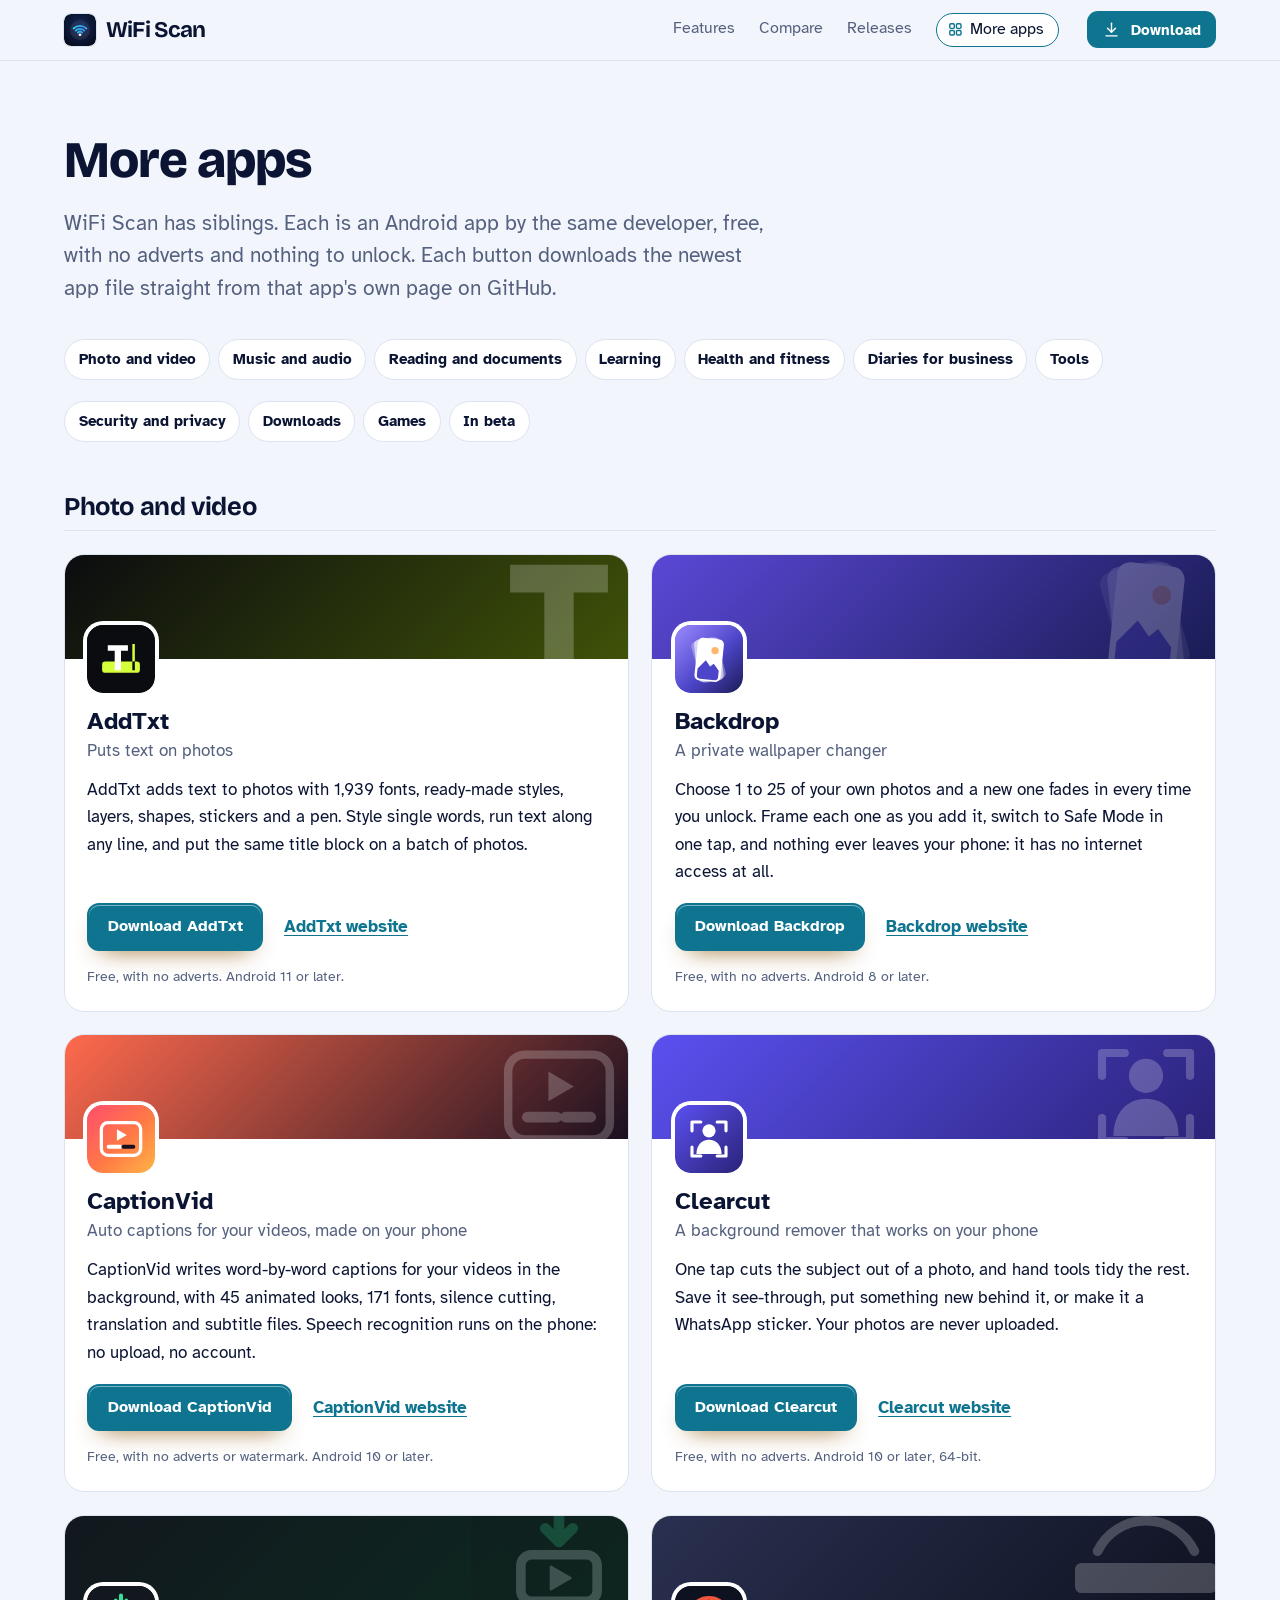
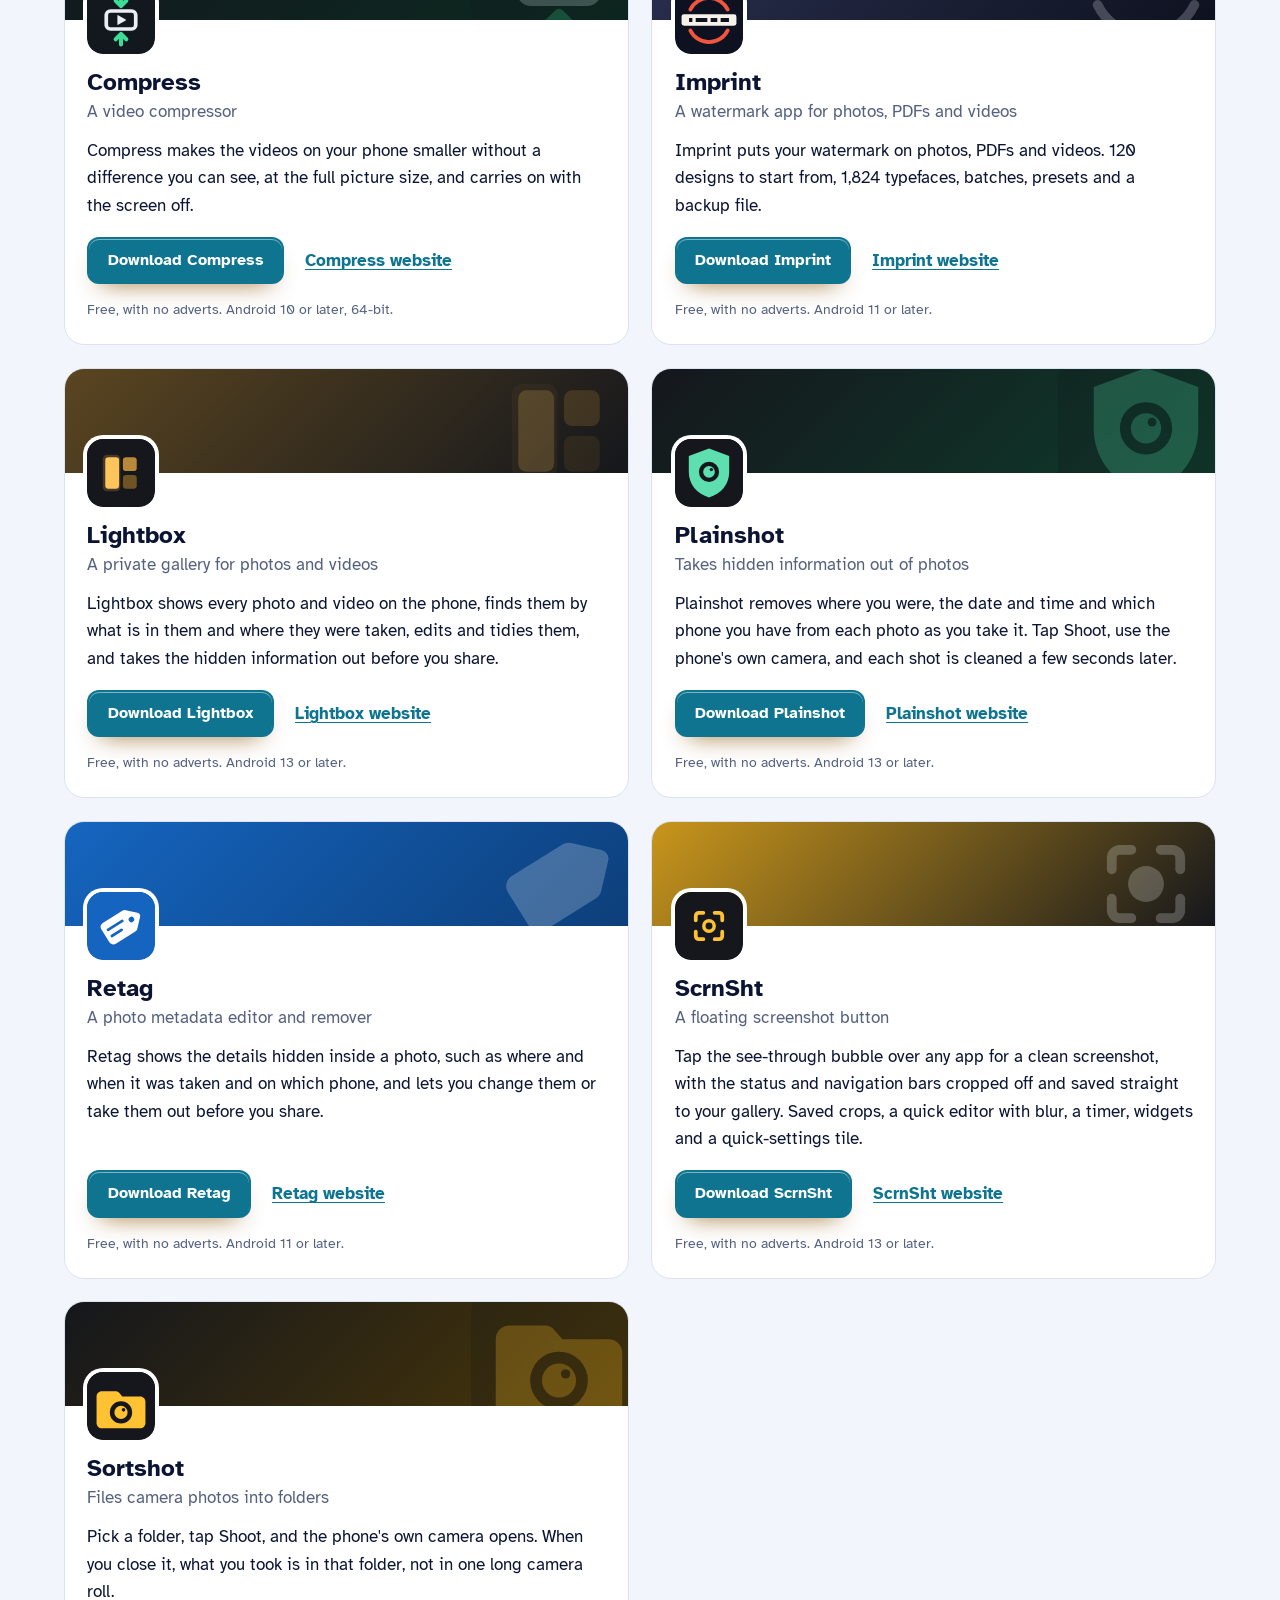
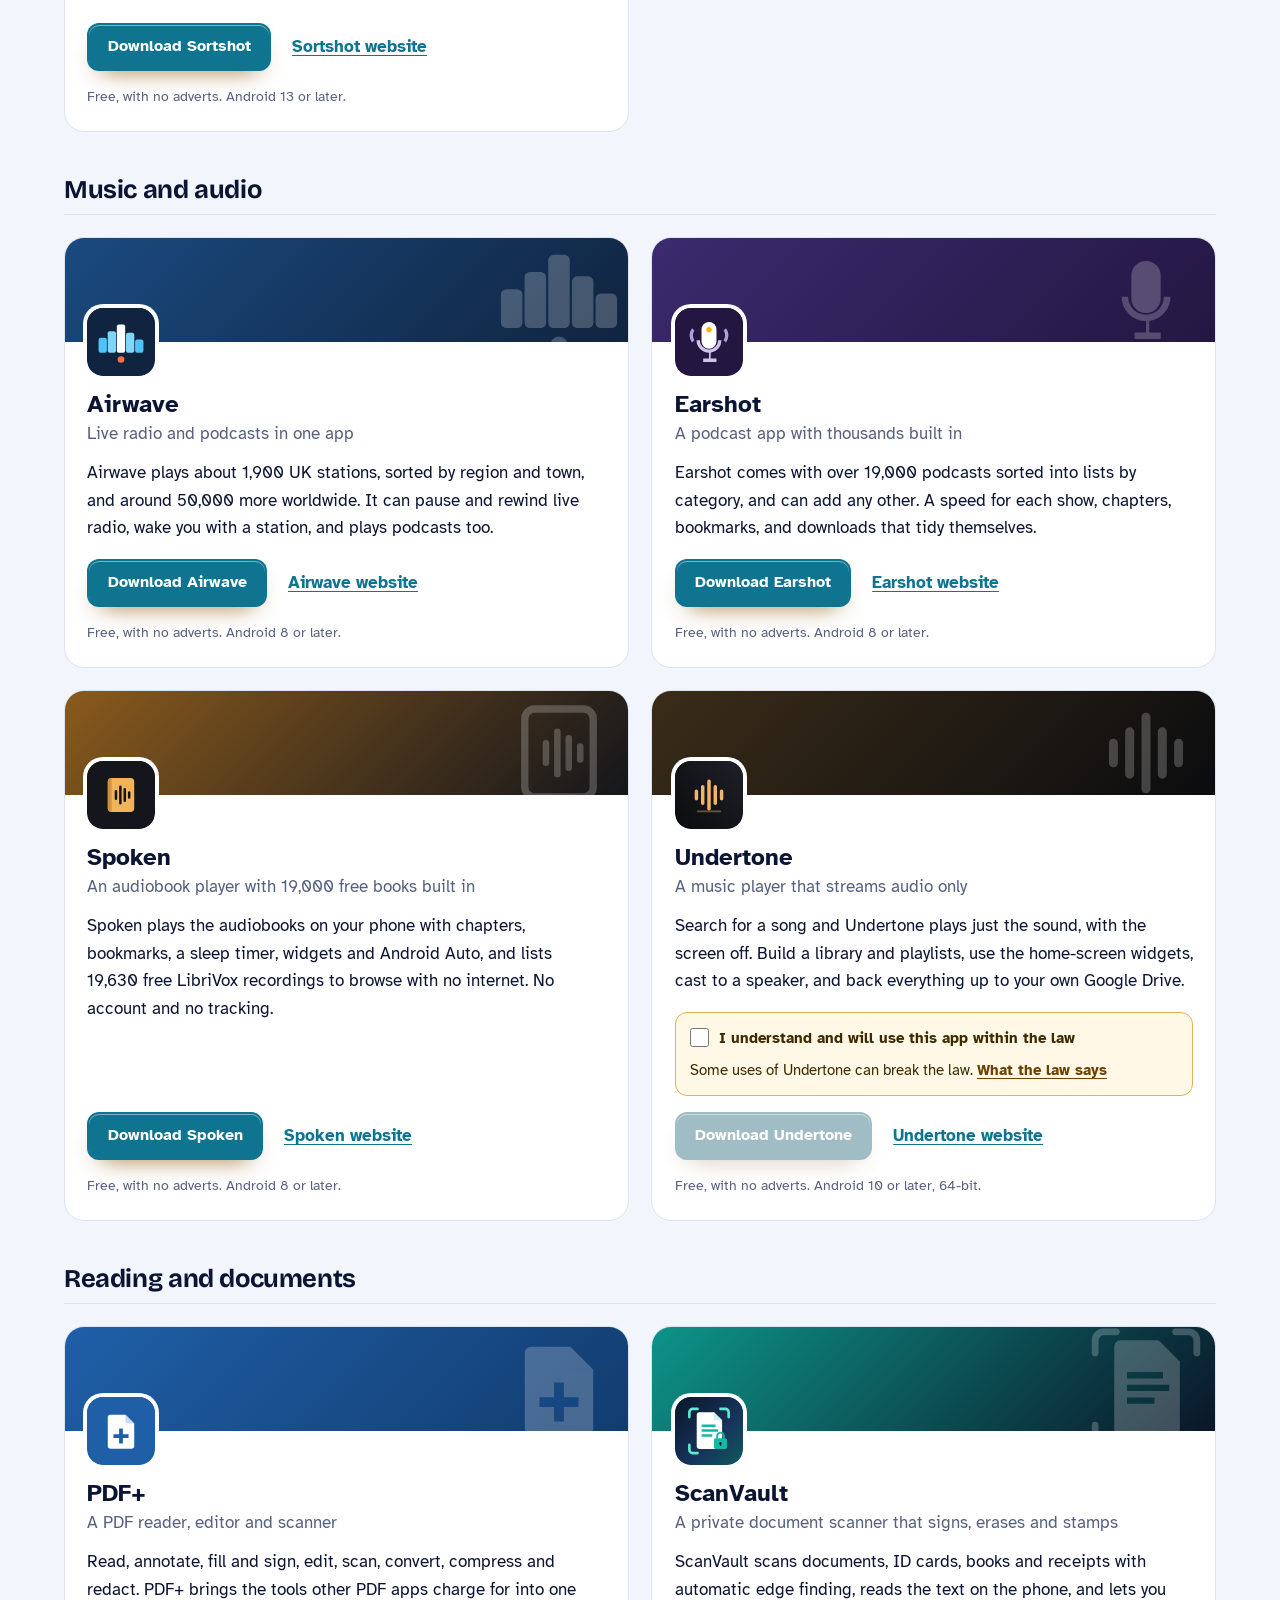
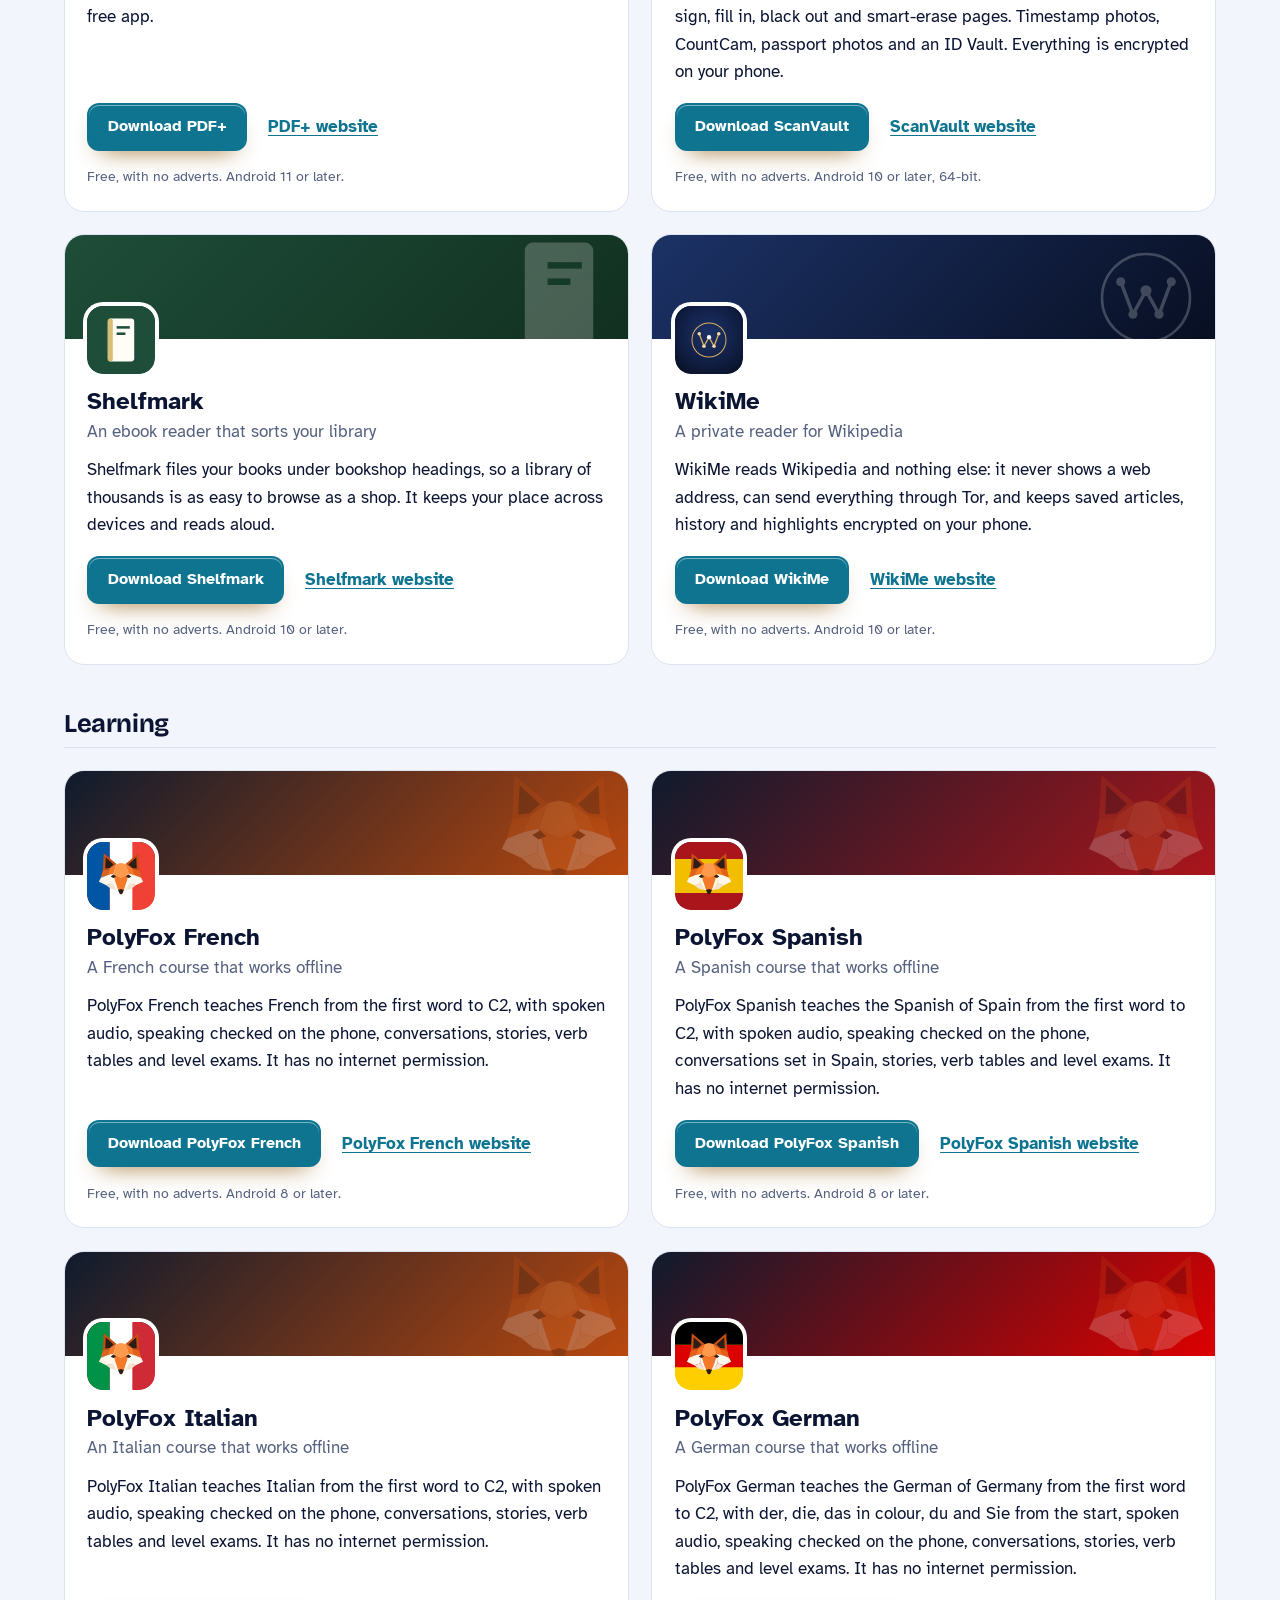
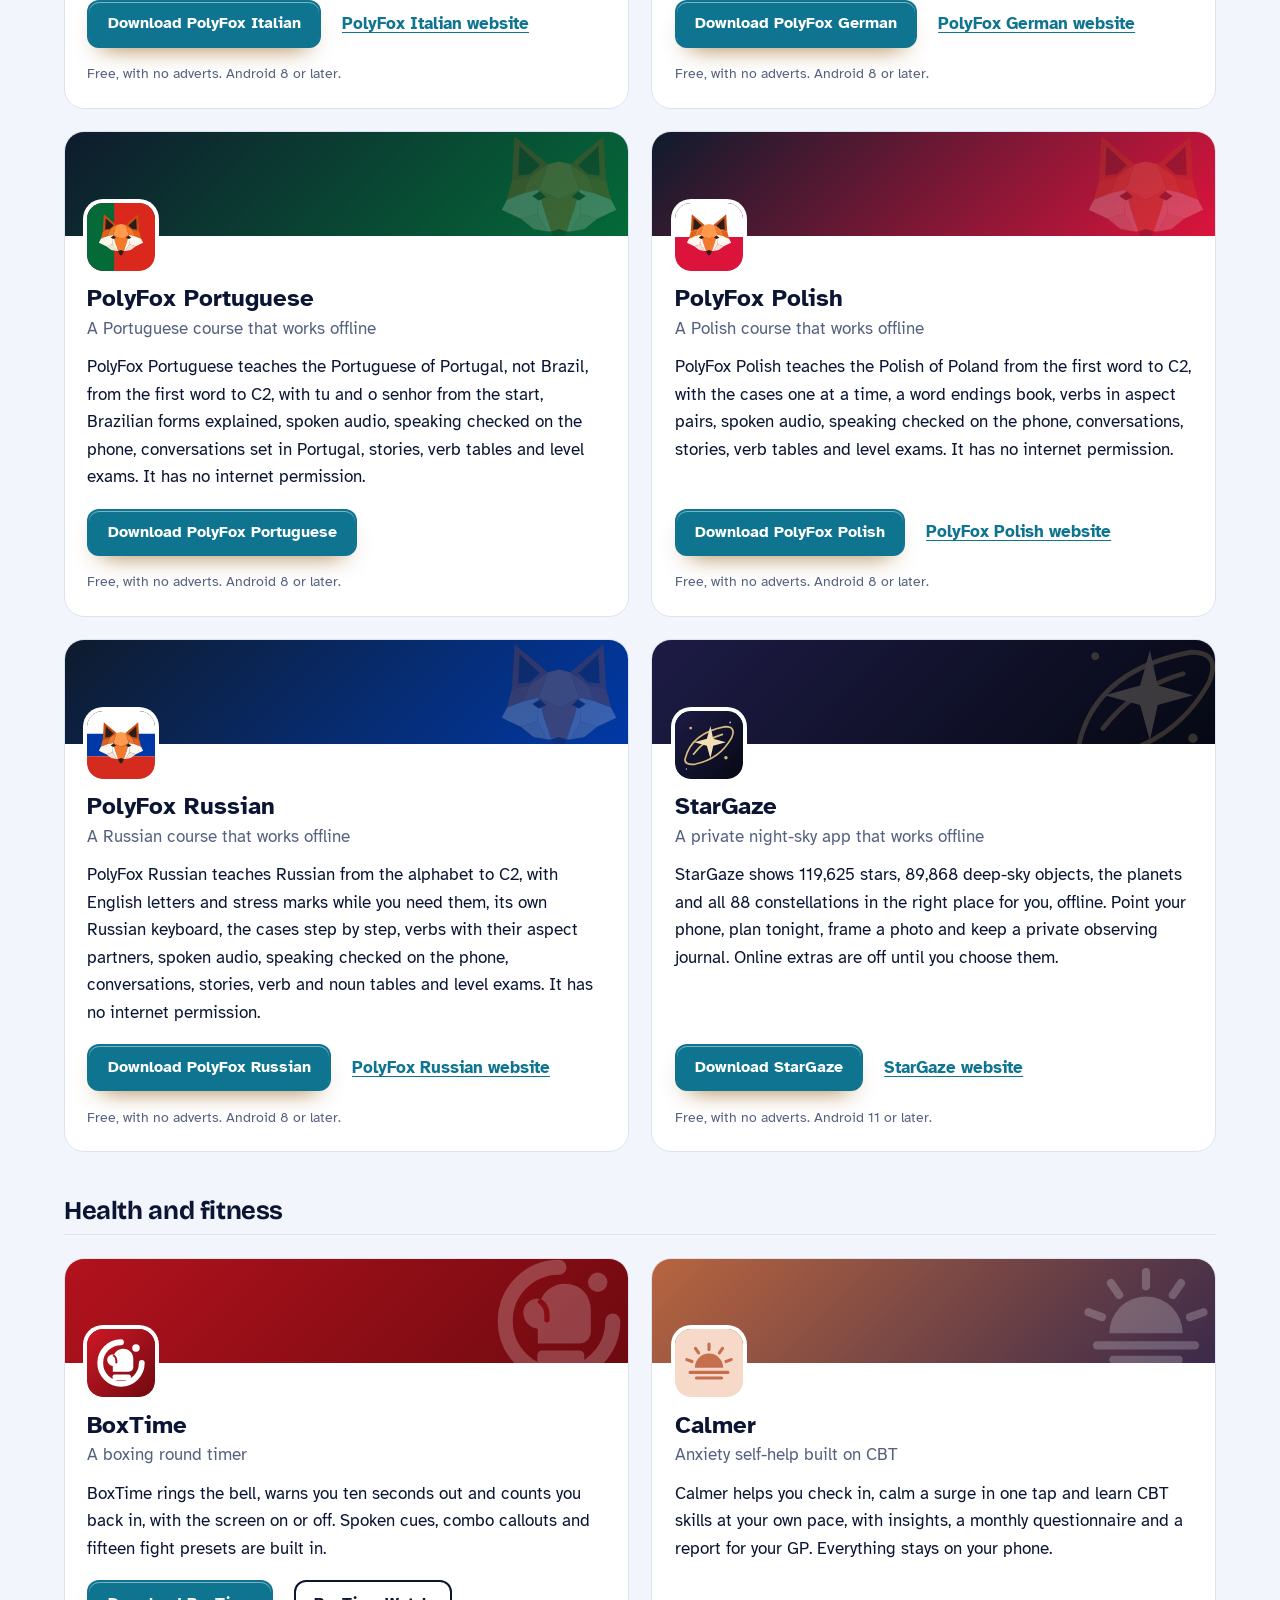
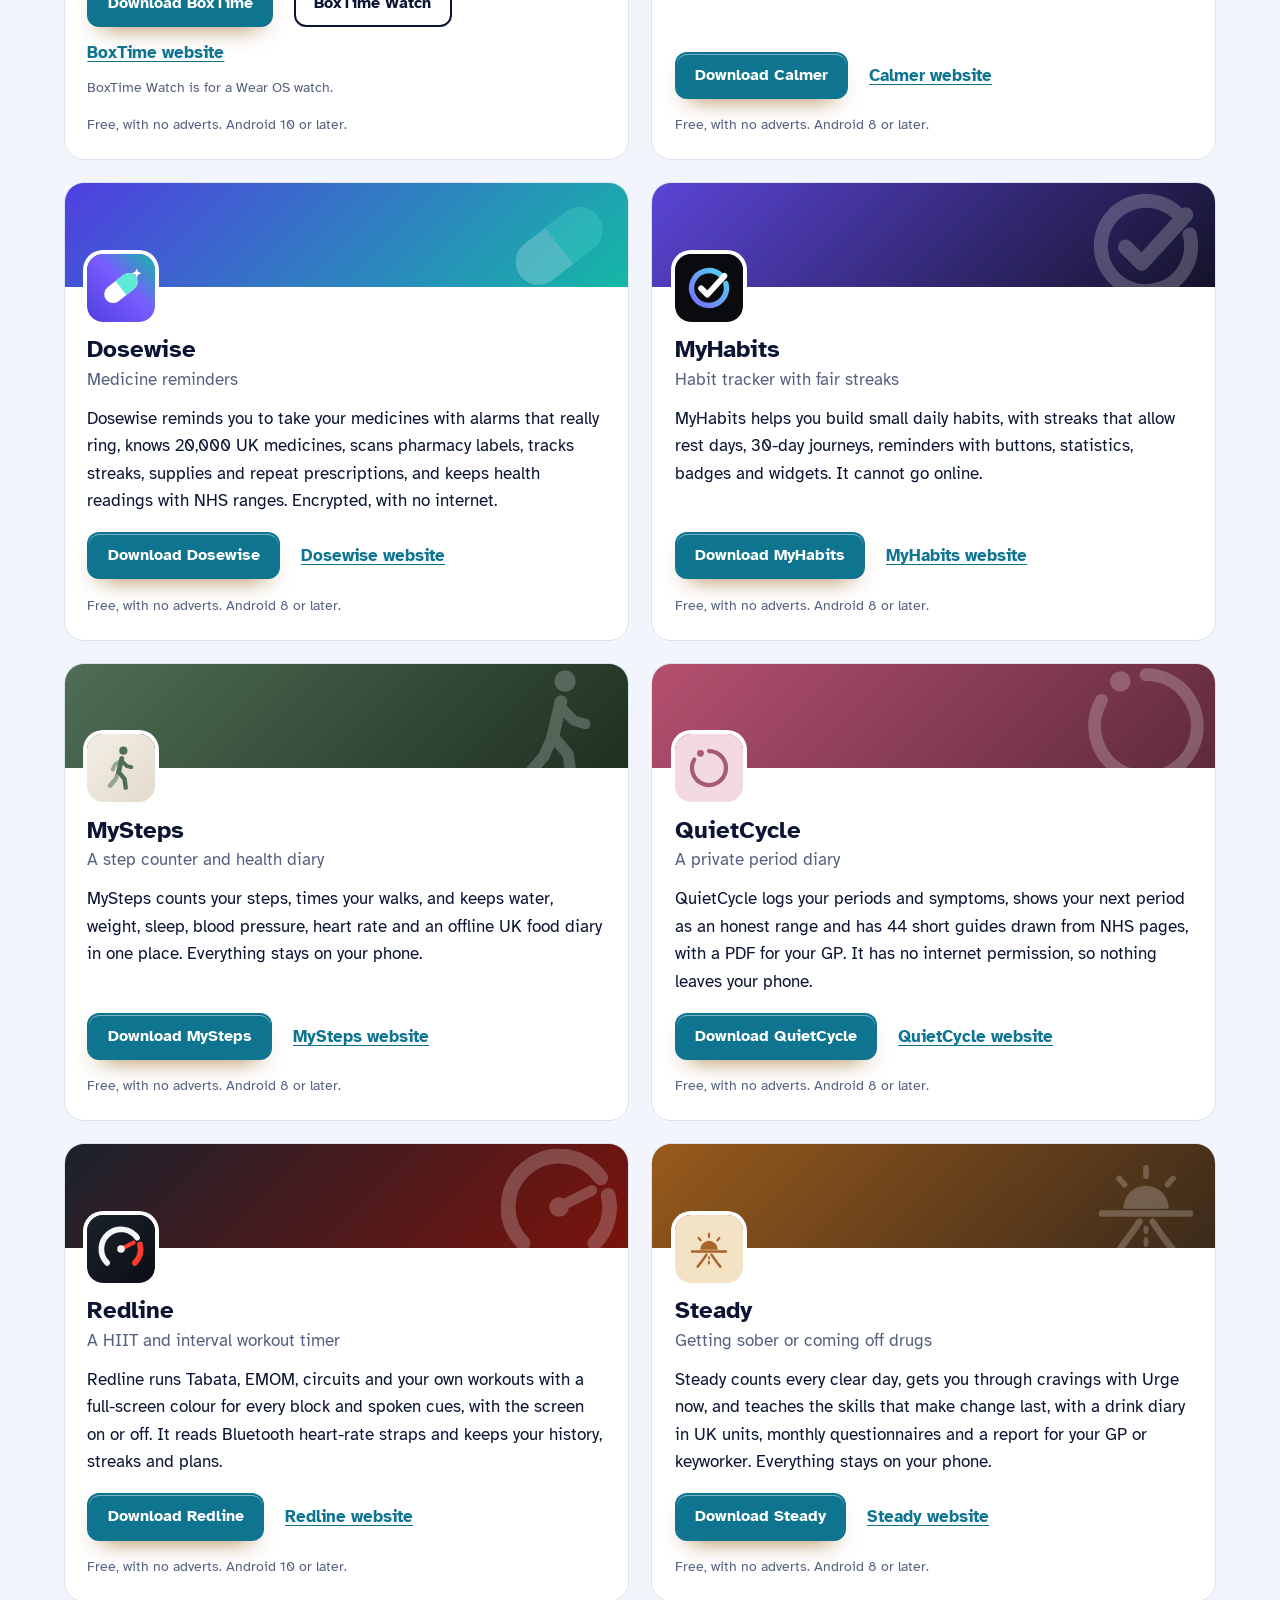
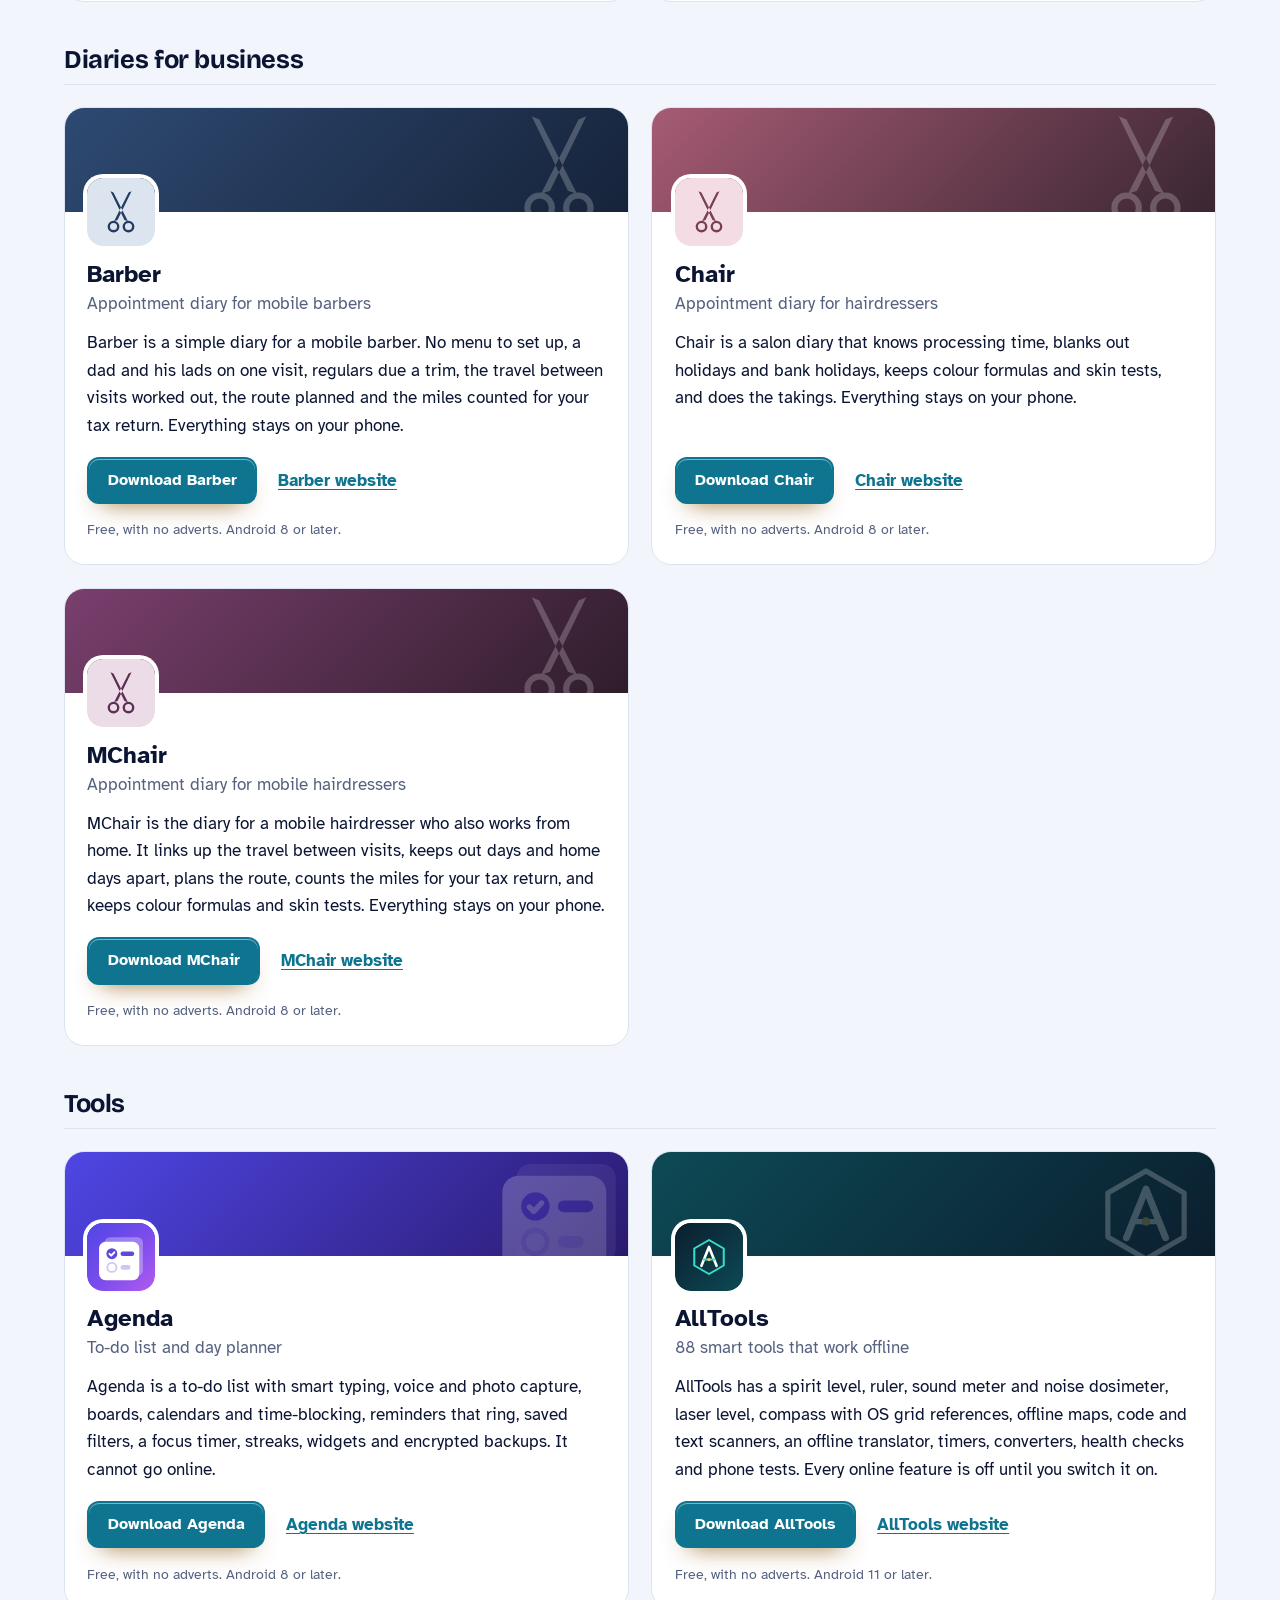
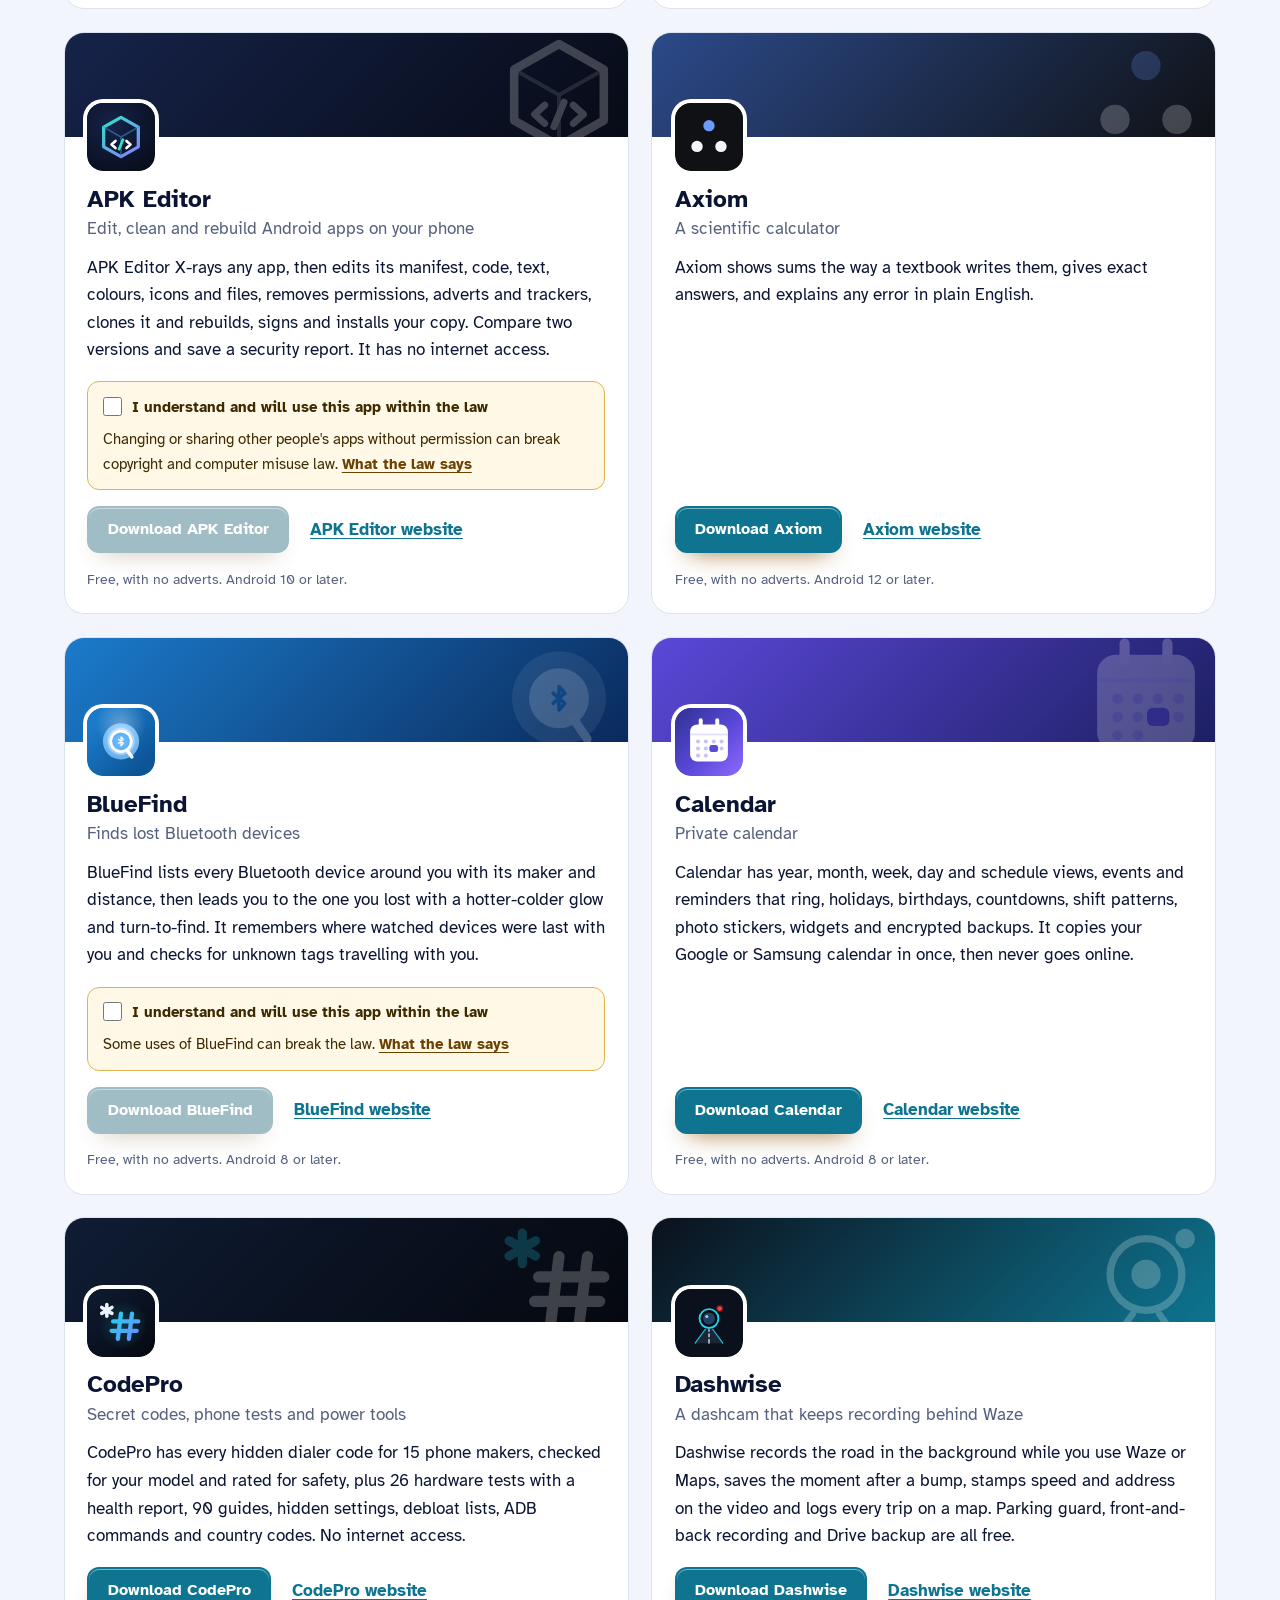
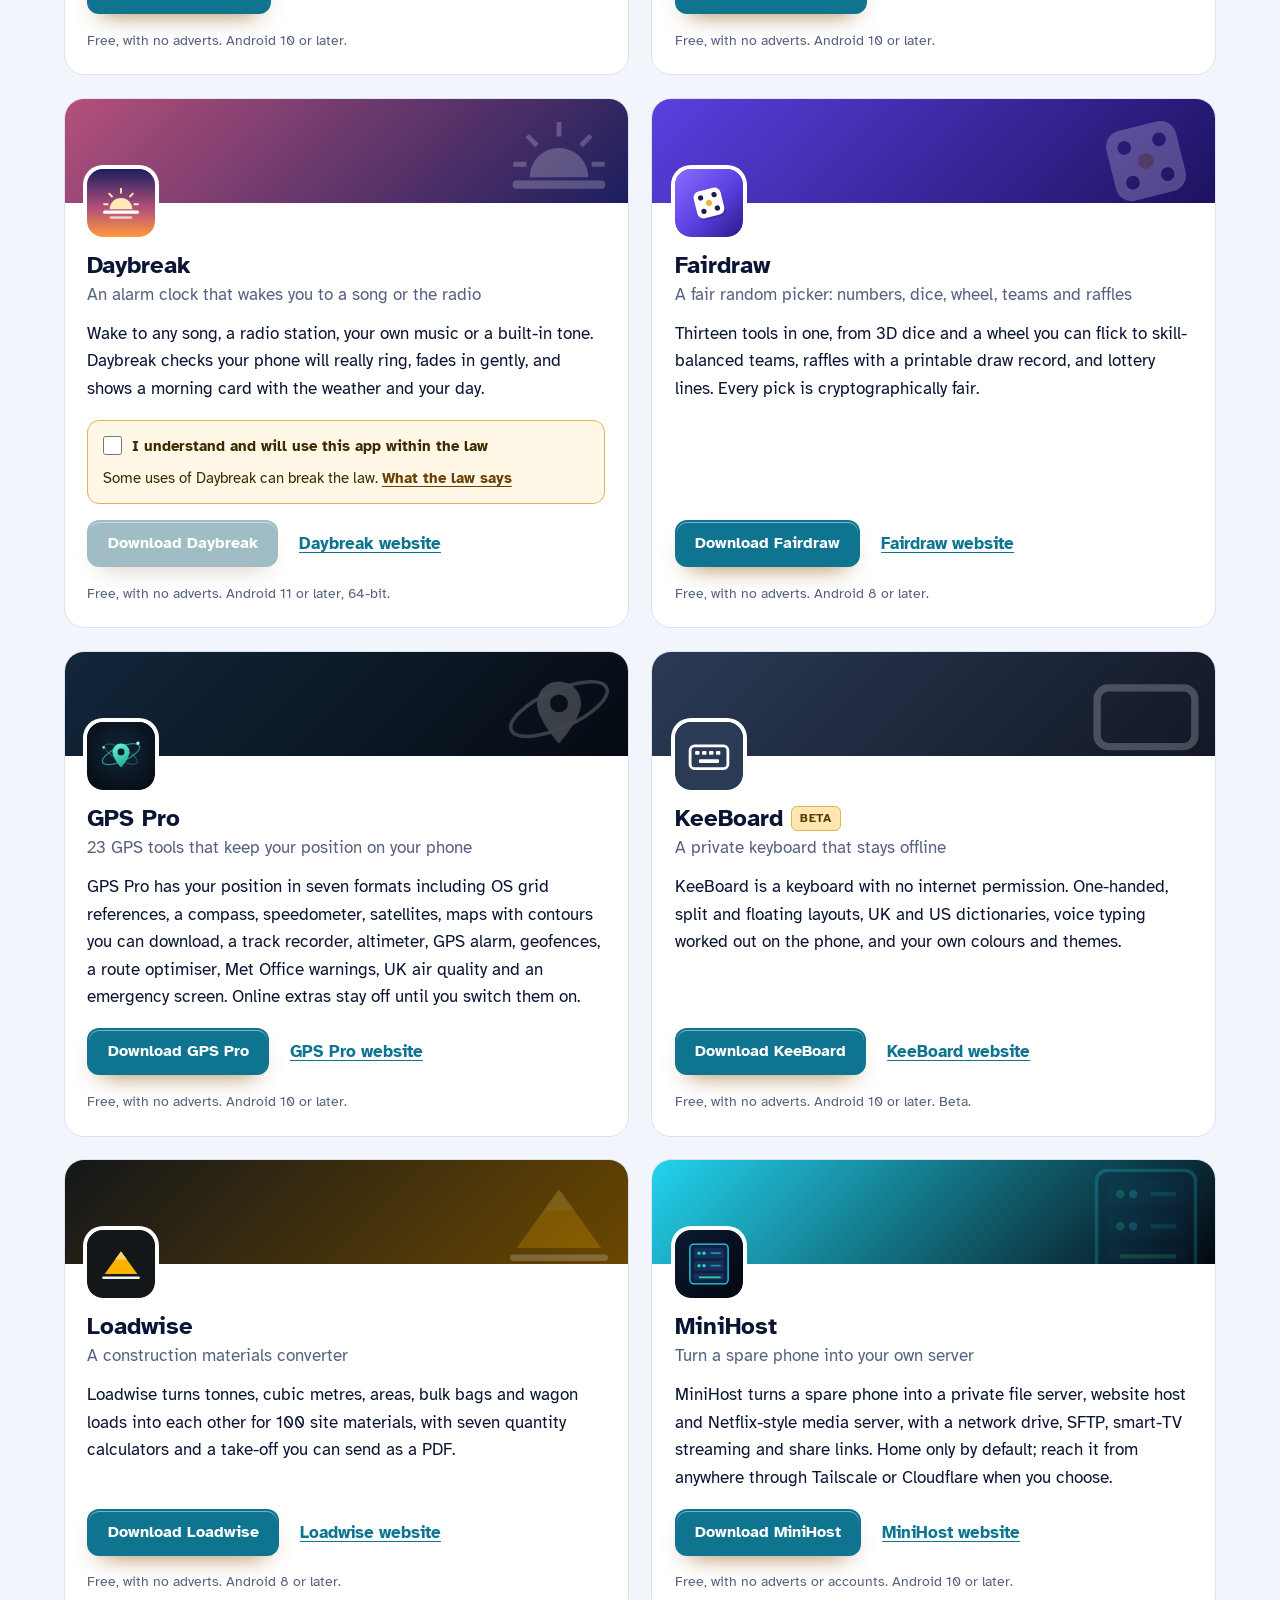
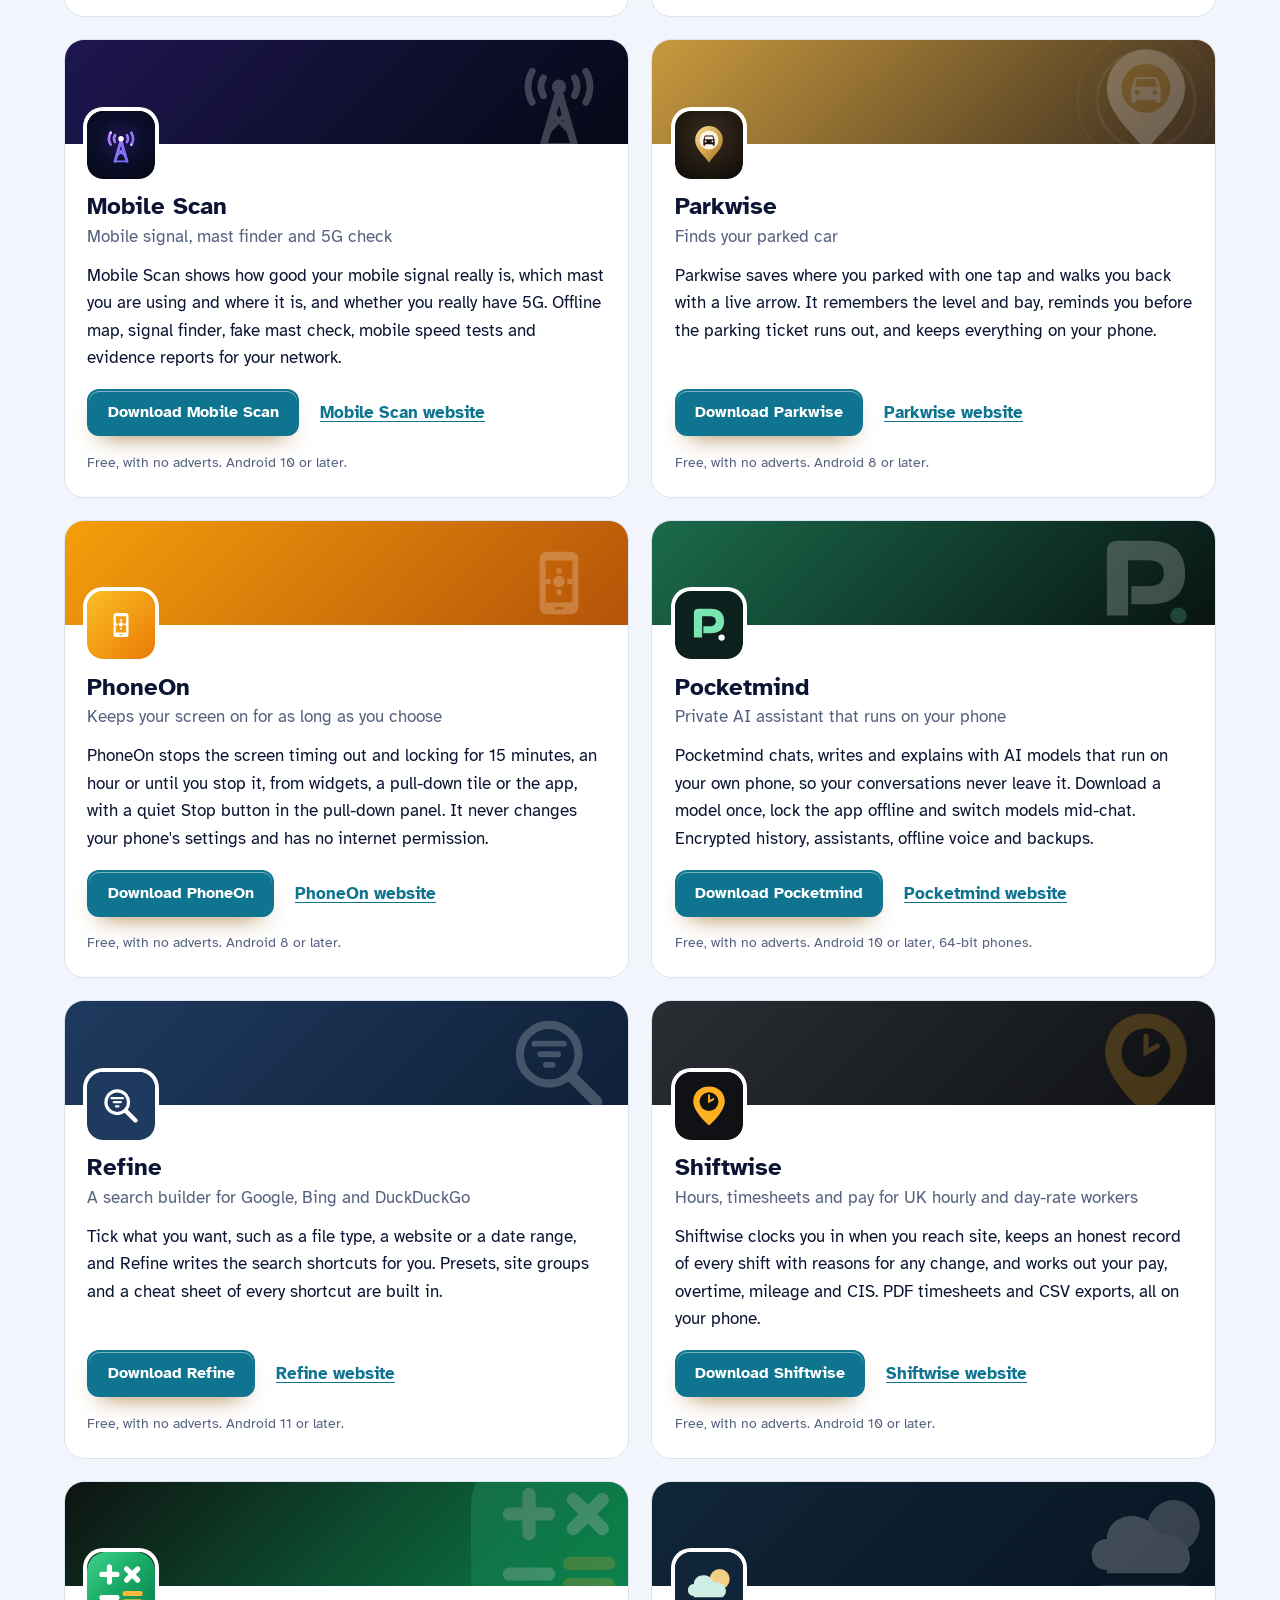
==== commit 63fd675e: "More apps: add APK Editor" ====
--- a/more-apps.html
+++ b/more-apps.html
@@ -4,7 +4,7 @@
 <meta charset="utf-8">
 <meta name="viewport" content="width=device-width, initial-scale=1">
 <title>More free Android apps from the maker of WiFi Scan</title>
-<meta name="description" content="All 94 free Android apps from the maker of WiFi Scan, in one list by category, each with its download and a link to its website.">
+<meta name="description" content="All 95 free Android apps from the maker of WiFi Scan, in one list by category, each with its download and a link to its website.">
 <meta name="author" content="Jonathan Jackson">
 <link rel="canonical" href="https://customgpter.github.io/wifiscan/more-apps.html">
 <meta name="theme-color" content="#f2f6fc" media="(prefers-color-scheme: light)">
@@ -12,7 +12,7 @@
 <meta property="og:type" content="website">
 <meta property="og:site_name" content="WiFi Scan">
 <meta property="og:title" content="More free Android apps from the maker of WiFi Scan">
-<meta property="og:description" content="All 94 free Android apps from the maker of WiFi Scan, in one list by category, each with its download and a link to its website.">
+<meta property="og:description" content="All 95 free Android apps from the maker of WiFi Scan, in one list by category, each with its download and a link to its website.">
 <meta property="og:url" content="https://customgpter.github.io/wifiscan/more-apps.html">
 <meta property="og:image" content="https://customgpter.github.io/wifiscan/assets/og.png">
 <meta property="og:image:width" content="1200">
@@ -26,7 +26,7 @@
 <link rel="preload" href="./assets/fonts/atkinson-hyperlegible-latin-400-normal.woff2" as="font" type="font/woff2" crossorigin>
 <link rel="stylesheet" href="./assets/site.css?v=1">
 <link rel="stylesheet" href="./assets/house.css?v=1">
-<script type="application/ld+json">{"@context":"https://schema.org","@type":"ItemList","name":"Apps from the maker of WiFi Scan","url":"https://customgpter.github.io/wifiscan/more-apps.html","itemListElement":[{"@type":"ListItem","position":1,"name":"AddTxt","url":"https://customgpter.github.io/addtxt/"},{"@type":"ListItem","position":2,"name":"Backdrop","url":"https://customgpter.github.io/backdrop/"},{"@type":"ListItem","position":3,"name":"CaptionVid","url":"https://customgpter.github.io/captionvid/"},{"@type":"ListItem","position":4,"name":"Clearcut","url":"https://customgpter.github.io/clearcut/"},{"@type":"ListItem","position":5,"name":"Compress","url":"https://customgpter.github.io/compress/"},{"@type":"ListItem","position":6,"name":"Imprint","url":"https://customgpter.github.io/imprint/"},{"@type":"ListItem","position":7,"name":"Lightbox","url":"https://customgpter.github.io/lightbox/"},{"@type":"ListItem","position":8,"name":"Plainshot","url":"https://customgpter.github.io/plainshot/"},{"@type":"ListItem","position":9,"name":"Retag","url":"https://customgpter.github.io/retag/"},{"@type":"ListItem","position":10,"name":"ScrnSht","url":"https://customgpter.github.io/scrnsht/"},{"@type":"ListItem","position":11,"name":"Sortshot","url":"https://customgpter.github.io/sortshot/"},{"@type":"ListItem","position":12,"name":"Airwave","url":"https://customgpter.github.io/airwave/"},{"@type":"ListItem","position":13,"name":"Earshot","url":"https://customgpter.github.io/earshot/"},{"@type":"ListItem","position":14,"name":"Spoken","url":"https://customgpter.github.io/spoken/"},{"@type":"ListItem","position":15,"name":"Undertone","url":"https://customgpter.github.io/undertone/"},{"@type":"ListItem","position":16,"name":"PDF+","url":"https://customgpter.github.io/pdfplus/"},{"@type":"ListItem","position":17,"name":"ScanVault","url":"https://customgpter.github.io/scanvault/"},{"@type":"ListItem","position":18,"name":"Shelfmark","url":"https://customgpter.github.io/shelfmark/"},{"@type":"ListItem","position":19,"name":"WikiMe","url":"https://customgpter.github.io/wikime/"},{"@type":"ListItem","position":20,"name":"PolyFox French","url":"https://customgpter.github.io/polyfox/"},{"@type":"ListItem","position":21,"name":"PolyFox German","url":"https://customgpter.github.io/polyfox-german/"},{"@type":"ListItem","position":22,"name":"PolyFox Polish","url":"https://customgpter.github.io/polyfox-polish/"},{"@type":"ListItem","position":23,"name":"PolyFox Russian","url":"https://customgpter.github.io/polyfox-russian/"},{"@type":"ListItem","position":24,"name":"StarGaze","url":"https://customgpter.github.io/stargaze/"},{"@type":"ListItem","position":25,"name":"BoxTime","url":"https://customgpter.github.io/boxtime/"},{"@type":"ListItem","position":26,"name":"Calmer","url":"https://customgpter.github.io/calmer/"},{"@type":"ListItem","position":27,"name":"Dosewise","url":"https://customgpter.github.io/dosewise/"},{"@type":"ListItem","position":28,"name":"MyHabits","url":"https://customgpter.github.io/myhabits/"},{"@type":"ListItem","position":29,"name":"MySteps","url":"https://customgpter.github.io/mysteps/"},{"@type":"ListItem","position":30,"name":"QuietCycle","url":"https://customgpter.github.io/quietcycle/"},{"@type":"ListItem","position":31,"name":"Redline","url":"https://customgpter.github.io/redline/"},{"@type":"ListItem","position":32,"name":"Steady","url":"https://customgpter.github.io/steady/"},{"@type":"ListItem","position":33,"name":"Barber","url":"https://customgpter.github.io/barber/"},{"@type":"ListItem","position":34,"name":"Chair","url":"https://customgpter.github.io/chair/"},{"@type":"ListItem","position":35,"name":"MChair","url":"https://customgpter.github.io/mchair/"},{"@type":"ListItem","position":36,"name":"Agenda","url":"https://customgpter.github.io/agenda/"},{"@type":"ListItem","position":37,"name":"AllTools","url":"https://customgpter.github.io/alltools/"},{"@type":"ListItem","position":38,"name":"Axiom","url":"https://customgpter.github.io/axiom/"},{"@type":"ListItem","position":39,"name":"BlueFind","url":"https://customgpter.github.io/bluefind/"},{"@type":"ListItem","position":40,"name":"Calendar","url":"https://customgpter.github.io/calendar/"},{"@type":"ListItem","position":41,"name":"CodePro","url":"https://customgpter.github.io/codepro/"},{"@type":"ListItem","position":42,"name":"Dashwise","url":"https://customgpter.github.io/dashwise/"},{"@type":"ListItem","position":43,"name":"Daybreak","url":"https://customgpter.github.io/daybreak/"},{"@type":"ListItem","position":44,"name":"Fairdraw","url":"https://customgpter.github.io/fairdraw/"},{"@type":"ListItem","position":45,"name":"GPS Pro","url":"https://customgpter.github.io/gpspro/"},{"@type":"ListItem","position":46,"name":"KeeBoard","url":"https://customgpter.github.io/keeboard/"},{"@type":"ListItem","position":47,"name":"Loadwise","url":"https://customgpter.github.io/loadwise/"},{"@type":"ListItem","position":48,"name":"MiniHost","url":"https://customgpter.github.io/minihost/"},{"@type":"ListItem","position":49,"name":"Mobile Scan","url":"https://customgpter.github.io/mobilescan/"},{"@type":"ListItem","position":50,"name":"Parkwise","url":"https://customgpter.github.io/parkwise/"},{"@type":"ListItem","position":51,"name":"Pocketmind","url":"https://customgpter.github.io/pocketmind/"},{"@type":"ListItem","position":52,"name":"Refine","url":"https://customgpter.github.io/refine/"},{"@type":"ListItem","position":53,"name":"Shiftwise","url":"https://customgpter.github.io/shiftwise/"},{"@type":"ListItem","position":54,"name":"SimpleCalc","url":"https://customgpter.github.io/simplecalc/"},{"@type":"ListItem","position":55,"name":"Skyline","url":"https://customgpter.github.io/skyline/"},{"@type":"ListItem","position":56,"name":"Slipway","url":"https://customgpter.github.io/slipway/"},{"@type":"ListItem","position":57,"name":"Tagger","url":"https://customgpter.github.io/tagger/"},{"@type":"ListItem","position":58,"name":"TotalClean","url":"https://customgpter.github.io/totalclean/"},{"@type":"ListItem","position":59,"name":"TVLink","url":"https://customgpter.github.io/tvlink/"},{"@type":"ListItem","position":60,"name":"Unbox","url":"https://customgpter.github.io/unbox/"},{"@type":"ListItem","position":61,"name":"WhatsKeep","url":"https://customgpter.github.io/whatskeep/"},{"@type":"ListItem","position":62,"name":"WiFi Scan","url":"https://customgpter.github.io/wifiscan/"},{"@type":"ListItem","position":63,"name":"Auditly","url":"https://customgpter.github.io/auditly/"},{"@type":"ListItem","position":64,"name":"Backchannel","url":"https://customgpter.github.io/backchannel/"},{"@type":"ListItem","position":65,"name":"ENotes","url":"https://customgpter.github.io/enotes/"},{"@type":"ListItem","position":66,"name":"FindMe","url":"https://customgpter.github.io/findme/"},{"@type":"ListItem","position":67,"name":"iLock","url":"https://customgpter.github.io/ilock/"},{"@type":"ListItem","position":68,"name":"ImSafe","url":"https://customgpter.github.io/imsafe/"},{"@type":"ListItem","position":69,"name":"IShred","url":"https://customgpter.github.io/ishred/"},{"@type":"ListItem","position":70,"name":"LockBox","url":"https://customgpter.github.io/lockbox/"},{"@type":"ListItem","position":71,"name":"PassVault","url":"https://customgpter.github.io/passvault/"},{"@type":"ListItem","position":72,"name":"SpyFind","url":"https://customgpter.github.io/spyfind/"},{"@type":"ListItem","position":73,"name":"TextWipe","url":"https://customgpter.github.io/textwipe/"},{"@type":"ListItem","position":74,"name":"Tracewire","url":"https://customgpter.github.io/tracewire/"},{"@type":"ListItem","position":75,"name":"Vigil","url":"https://customgpter.github.io/vigil/"},{"@type":"ListItem","position":76,"name":"Grab","url":"https://customgpter.github.io/grab/"},{"@type":"ListItem","position":77,"name":"Swarm","url":"https://customgpter.github.io/swarm/"},{"@type":"ListItem","position":78,"name":"Plane Games","url":"https://customgpter.github.io/plane-games/"},{"@type":"ListItem","position":79,"name":"Ninefold","url":"https://customgpter.github.io/ninefold/"},{"@type":"ListItem","position":80,"name":"Cubewise","url":"https://customgpter.github.io/cubewise/"},{"@type":"ListItem","position":81,"name":"Tilewise","url":"https://customgpter.github.io/tilewise/"},{"@type":"ListItem","position":82,"name":"Letterwise","url":"https://customgpter.github.io/letterwise/"},{"@type":"ListItem","position":83,"name":"Kingside","url":"https://customgpter.github.io/kingside/"},{"@type":"ListItem","position":84,"name":"Deckhand","url":"https://customgpter.github.io/deckhand/"},{"@type":"ListItem","position":85,"name":"SNESForge","url":"https://customgpter.github.io/snesforge/"},{"@type":"ListItem","position":86,"name":"Fame Boy","url":"https://customgpter.github.io/fameboy/"},{"@type":"ListItem","position":87,"name":"PSPPro","url":"https://customgpter.github.io/psppro/"},{"@type":"ListItem","position":88,"name":"MegaGen","url":"https://customgpter.github.io/megagen/"},{"@type":"ListItem","position":89,"name":"QVR","url":"https://customgpter.github.io/qvr/"},{"@type":"ListItem","position":90,"name":"QVR Watch","url":"https://customgpter.github.io/qvr-watch/"},{"@type":"ListItem","position":91,"name":"QVRLite","url":"https://customgpter.github.io/qvrlite/"},{"@type":"ListItem","position":92,"name":"Onionz","url":"https://customgpter.github.io/onionz/"},{"@type":"ListItem","position":93,"name":"OnionzWeb","url":"https://customgpter.github.io/onionzweb/"}]}</script>
+<script type="application/ld+json">{"@context":"https://schema.org","@type":"ItemList","name":"Apps from the maker of WiFi Scan","url":"https://customgpter.github.io/wifiscan/more-apps.html","itemListElement":[{"@type":"ListItem","position":1,"name":"AddTxt","url":"https://customgpter.github.io/addtxt/"},{"@type":"ListItem","position":2,"name":"Backdrop","url":"https://customgpter.github.io/backdrop/"},{"@type":"ListItem","position":3,"name":"CaptionVid","url":"https://customgpter.github.io/captionvid/"},{"@type":"ListItem","position":4,"name":"Clearcut","url":"https://customgpter.github.io/clearcut/"},{"@type":"ListItem","position":5,"name":"Compress","url":"https://customgpter.github.io/compress/"},{"@type":"ListItem","position":6,"name":"Imprint","url":"https://customgpter.github.io/imprint/"},{"@type":"ListItem","position":7,"name":"Lightbox","url":"https://customgpter.github.io/lightbox/"},{"@type":"ListItem","position":8,"name":"Plainshot","url":"https://customgpter.github.io/plainshot/"},{"@type":"ListItem","position":9,"name":"Retag","url":"https://customgpter.github.io/retag/"},{"@type":"ListItem","position":10,"name":"ScrnSht","url":"https://customgpter.github.io/scrnsht/"},{"@type":"ListItem","position":11,"name":"Sortshot","url":"https://customgpter.github.io/sortshot/"},{"@type":"ListItem","position":12,"name":"Airwave","url":"https://customgpter.github.io/airwave/"},{"@type":"ListItem","position":13,"name":"Earshot","url":"https://customgpter.github.io/earshot/"},{"@type":"ListItem","position":14,"name":"Spoken","url":"https://customgpter.github.io/spoken/"},{"@type":"ListItem","position":15,"name":"Undertone","url":"https://customgpter.github.io/undertone/"},{"@type":"ListItem","position":16,"name":"PDF+","url":"https://customgpter.github.io/pdfplus/"},{"@type":"ListItem","position":17,"name":"ScanVault","url":"https://customgpter.github.io/scanvault/"},{"@type":"ListItem","position":18,"name":"Shelfmark","url":"https://customgpter.github.io/shelfmark/"},{"@type":"ListItem","position":19,"name":"WikiMe","url":"https://customgpter.github.io/wikime/"},{"@type":"ListItem","position":20,"name":"PolyFox French","url":"https://customgpter.github.io/polyfox/"},{"@type":"ListItem","position":21,"name":"PolyFox German","url":"https://customgpter.github.io/polyfox-german/"},{"@type":"ListItem","position":22,"name":"PolyFox Polish","url":"https://customgpter.github.io/polyfox-polish/"},{"@type":"ListItem","position":23,"name":"PolyFox Russian","url":"https://customgpter.github.io/polyfox-russian/"},{"@type":"ListItem","position":24,"name":"StarGaze","url":"https://customgpter.github.io/stargaze/"},{"@type":"ListItem","position":25,"name":"BoxTime","url":"https://customgpter.github.io/boxtime/"},{"@type":"ListItem","position":26,"name":"Calmer","url":"https://customgpter.github.io/calmer/"},{"@type":"ListItem","position":27,"name":"Dosewise","url":"https://customgpter.github.io/dosewise/"},{"@type":"ListItem","position":28,"name":"MyHabits","url":"https://customgpter.github.io/myhabits/"},{"@type":"ListItem","position":29,"name":"MySteps","url":"https://customgpter.github.io/mysteps/"},{"@type":"ListItem","position":30,"name":"QuietCycle","url":"https://customgpter.github.io/quietcycle/"},{"@type":"ListItem","position":31,"name":"Redline","url":"https://customgpter.github.io/redline/"},{"@type":"ListItem","position":32,"name":"Steady","url":"https://customgpter.github.io/steady/"},{"@type":"ListItem","position":33,"name":"Barber","url":"https://customgpter.github.io/barber/"},{"@type":"ListItem","position":34,"name":"Chair","url":"https://customgpter.github.io/chair/"},{"@type":"ListItem","position":35,"name":"MChair","url":"https://customgpter.github.io/mchair/"},{"@type":"ListItem","position":36,"name":"Agenda","url":"https://customgpter.github.io/agenda/"},{"@type":"ListItem","position":37,"name":"AllTools","url":"https://customgpter.github.io/alltools/"},{"@type":"ListItem","position":38,"name":"APK Editor","url":"https://customgpter.github.io/apkeditor/"},{"@type":"ListItem","position":39,"name":"Axiom","url":"https://customgpter.github.io/axiom/"},{"@type":"ListItem","position":40,"name":"BlueFind","url":"https://customgpter.github.io/bluefind/"},{"@type":"ListItem","position":41,"name":"Calendar","url":"https://customgpter.github.io/calendar/"},{"@type":"ListItem","position":42,"name":"CodePro","url":"https://customgpter.github.io/codepro/"},{"@type":"ListItem","position":43,"name":"Dashwise","url":"https://customgpter.github.io/dashwise/"},{"@type":"ListItem","position":44,"name":"Daybreak","url":"https://customgpter.github.io/daybreak/"},{"@type":"ListItem","position":45,"name":"Fairdraw","url":"https://customgpter.github.io/fairdraw/"},{"@type":"ListItem","position":46,"name":"GPS Pro","url":"https://customgpter.github.io/gpspro/"},{"@type":"ListItem","position":47,"name":"KeeBoard","url":"https://customgpter.github.io/keeboard/"},{"@type":"ListItem","position":48,"name":"Loadwise","url":"https://customgpter.github.io/loadwise/"},{"@type":"ListItem","position":49,"name":"MiniHost","url":"https://customgpter.github.io/minihost/"},{"@type":"ListItem","position":50,"name":"Mobile Scan","url":"https://customgpter.github.io/mobilescan/"},{"@type":"ListItem","position":51,"name":"Parkwise","url":"https://customgpter.github.io/parkwise/"},{"@type":"ListItem","position":52,"name":"Pocketmind","url":"https://customgpter.github.io/pocketmind/"},{"@type":"ListItem","position":53,"name":"Refine","url":"https://customgpter.github.io/refine/"},{"@type":"ListItem","position":54,"name":"Shiftwise","url":"https://customgpter.github.io/shiftwise/"},{"@type":"ListItem","position":55,"name":"SimpleCalc","url":"https://customgpter.github.io/simplecalc/"},{"@type":"ListItem","position":56,"name":"Skyline","url":"https://customgpter.github.io/skyline/"},{"@type":"ListItem","position":57,"name":"Slipway","url":"https://customgpter.github.io/slipway/"},{"@type":"ListItem","position":58,"name":"Tagger","url":"https://customgpter.github.io/tagger/"},{"@type":"ListItem","position":59,"name":"TotalClean","url":"https://customgpter.github.io/totalclean/"},{"@type":"ListItem","position":60,"name":"TVLink","url":"https://customgpter.github.io/tvlink/"},{"@type":"ListItem","position":61,"name":"Unbox","url":"https://customgpter.github.io/unbox/"},{"@type":"ListItem","position":62,"name":"WhatsKeep","url":"https://customgpter.github.io/whatskeep/"},{"@type":"ListItem","position":63,"name":"WiFi Scan","url":"https://customgpter.github.io/wifiscan/"},{"@type":"ListItem","position":64,"name":"Auditly","url":"https://customgpter.github.io/auditly/"},{"@type":"ListItem","position":65,"name":"Backchannel","url":"https://customgpter.github.io/backchannel/"},{"@type":"ListItem","position":66,"name":"ENotes","url":"https://customgpter.github.io/enotes/"},{"@type":"ListItem","position":67,"name":"FindMe","url":"https://customgpter.github.io/findme/"},{"@type":"ListItem","position":68,"name":"iLock","url":"https://customgpter.github.io/ilock/"},{"@type":"ListItem","position":69,"name":"ImSafe","url":"https://customgpter.github.io/imsafe/"},{"@type":"ListItem","position":70,"name":"IShred","url":"https://customgpter.github.io/ishred/"},{"@type":"ListItem","position":71,"name":"LockBox","url":"https://customgpter.github.io/lockbox/"},{"@type":"ListItem","position":72,"name":"PassVault","url":"https://customgpter.github.io/passvault/"},{"@type":"ListItem","position":73,"name":"SpyFind","url":"https://customgpter.github.io/spyfind/"},{"@type":"ListItem","position":74,"name":"TextWipe","url":"https://customgpter.github.io/textwipe/"},{"@type":"ListItem","position":75,"name":"Tracewire","url":"https://customgpter.github.io/tracewire/"},{"@type":"ListItem","position":76,"name":"Vigil","url":"https://customgpter.github.io/vigil/"},{"@type":"ListItem","position":77,"name":"Grab","url":"https://customgpter.github.io/grab/"},{"@type":"ListItem","position":78,"name":"Swarm","url":"https://customgpter.github.io/swarm/"},{"@type":"ListItem","position":79,"name":"Plane Games","url":"https://customgpter.github.io/plane-games/"},{"@type":"ListItem","position":80,"name":"Ninefold","url":"https://customgpter.github.io/ninefold/"},{"@type":"ListItem","position":81,"name":"Cubewise","url":"https://customgpter.github.io/cubewise/"},{"@type":"ListItem","position":82,"name":"Tilewise","url":"https://customgpter.github.io/tilewise/"},{"@type":"ListItem","position":83,"name":"Letterwise","url":"https://customgpter.github.io/letterwise/"},{"@type":"ListItem","position":84,"name":"Kingside","url":"https://customgpter.github.io/kingside/"},{"@type":"ListItem","position":85,"name":"Deckhand","url":"https://customgpter.github.io/deckhand/"},{"@type":"ListItem","position":86,"name":"SNESForge","url":"https://customgpter.github.io/snesforge/"},{"@type":"ListItem","position":87,"name":"Fame Boy","url":"https://customgpter.github.io/fameboy/"},{"@type":"ListItem","position":88,"name":"PSPPro","url":"https://customgpter.github.io/psppro/"},{"@type":"ListItem","position":89,"name":"MegaGen","url":"https://customgpter.github.io/megagen/"},{"@type":"ListItem","position":90,"name":"QVR","url":"https://customgpter.github.io/qvr/"},{"@type":"ListItem","position":91,"name":"QVR Watch","url":"https://customgpter.github.io/qvr-watch/"},{"@type":"ListItem","position":92,"name":"QVRLite","url":"https://customgpter.github.io/qvrlite/"},{"@type":"ListItem","position":93,"name":"Onionz","url":"https://customgpter.github.io/onionz/"},{"@type":"ListItem","position":94,"name":"OnionzWeb","url":"https://customgpter.github.io/onionzweb/"}]}</script>
 <link rel="stylesheet" href="./assets/apps-list.css?v=1">
 <script src="./assets/apps-list.js?v=1" defer></script>
 </head>
@@ -86,7 +86,7 @@
 <li class="mapp" style="--b:#7a3f6e;--b2:#2f1d2b"><div class="mapp-cover" aria-hidden="true"><svg viewBox="0 0 108 108"><g transform="translate(54 54) scale(1.25) translate(-54 -52)"><path fill="#fff" fill-rule="evenodd" d="M37 70.5a7.5 7.5 0 1 0 15 0a7.5 7.5 0 1 0-15 0zM40 70.5a4.5 4.5 0 1 0 9 0a4.5 4.5 0 1 0-9 0zM56 70.5a7.5 7.5 0 1 0 15 0a7.5 7.5 0 1 0-15 0zM59 70.5a4.5 4.5 0 1 0 9 0a4.5 4.5 0 1 0-9 0z"/><path fill="#fff" d="M45.2 63.6 49.6 62.2 67.4 25.6 63.6 27.2zM62.8 63.6 58.4 62.2 40.6 25.6 44.4 27.2z"/><circle cx="54" cy="49.8" r="1.8" fill="none"/></g></svg></div><div class="mapp-body"><svg class="mapp-icon" viewBox="0 0 108 108" aria-hidden="true"><rect width="108" height="108" rx="24" fill="#EBDCE8"/><g transform="translate(54 54) scale(1.25) translate(-54 -52)"><path fill="#5E2F55" fill-rule="evenodd" d="M37 70.5a7.5 7.5 0 1 0 15 0a7.5 7.5 0 1 0-15 0zM40 70.5a4.5 4.5 0 1 0 9 0a4.5 4.5 0 1 0-9 0zM56 70.5a7.5 7.5 0 1 0 15 0a7.5 7.5 0 1 0-15 0zM59 70.5a4.5 4.5 0 1 0 9 0a4.5 4.5 0 1 0-9 0z"/><path fill="#5E2F55" d="M45.2 63.6 49.6 62.2 67.4 25.6 63.6 27.2zM62.8 63.6 58.4 62.2 40.6 25.6 44.4 27.2z"/><circle cx="54" cy="49.8" r="1.8" fill="#EBDCE8"/></g></svg><h3>MChair</h3><p class="mapp-kind">Appointment diary for mobile hairdressers</p><p class="mapp-say">MChair is the diary for a mobile hairdresser who also works from home. It links up the travel between visits, keeps out days and home days apart, plans the route, counts the miles for your tax return, and keeps colour formulas and skin tests. Everything stays on your phone.</p><p class="mapp-go"><a class="button" href="https://github.com/CustomGPTer/mchair/releases/latest/download/MChair.apk">Download MChair</a><a class="mapp-site" href="https://customgpter.github.io/mchair/">MChair website</a></p><p class="mapp-needs">Free, with no adverts. Android 8 or later.</p></div></li></ul></div>
 <div class="mapps-group" role="group" aria-labelledby="apps-tools"><h2 class="mapps-cat" id="apps-tools">Tools</h2>
 <ul class="mapps"><li class="mapp" style="--b:#4f46e5;--b2:#2a1a6e"><div class="mapp-cover" aria-hidden="true"><svg viewBox="0 0 108 108"><g transform="translate(54 56) scale(1.45) translate(-52 -56)"><rect x="34" y="33" width="42" height="42" rx="6" fill="#fff" fill-opacity=".3"/><rect x="28" y="38" width="44" height="42" rx="7" fill="#fff" fill-opacity=".95"/><circle cx="42" cy="51" r="6" fill="#5b4bdb"/><path d="M39.4 51.2l1.9 1.9 3.4-3.6" stroke="#fff" stroke-width="2.2" fill="none" stroke-linecap="round" stroke-linejoin="round"/><rect x="51.5" y="48.5" width="15" height="5" rx="2.5" fill="#5b4bdb"/><circle cx="42" cy="66" r="5" fill="none" stroke="#cfc8f7" stroke-width="2"/><rect x="51.5" y="63.5" width="11" height="5" rx="2.5" fill="#cfc8f7"/></g></svg></div><div class="mapp-body"><svg class="mapp-icon" viewBox="0 0 108 108" aria-hidden="true"><defs><linearGradient id="i-agenda-agi" x1="0" y1="0" x2="1" y2="1"><stop offset="0" stop-color="#4f46e5"/><stop offset=".55" stop-color="#7c4deb"/><stop offset="1" stop-color="#b15cf0"/></linearGradient></defs><rect width="108" height="108" rx="24" fill="url(#i-agenda-agi)"/><g transform="translate(54 56) scale(1.45) translate(-52 -56)"><rect x="34" y="33" width="42" height="42" rx="6" fill="#fff" fill-opacity=".3"/><rect x="28" y="38" width="44" height="42" rx="7" fill="#fff"/><circle cx="42" cy="51" r="6" fill="#5b4bdb"/><path d="M39.4 51.2l1.9 1.9 3.4-3.6" stroke="#fff" stroke-width="2.2" fill="none" stroke-linecap="round" stroke-linejoin="round"/><rect x="51.5" y="48.5" width="15" height="5" rx="2.5" fill="#5b4bdb"/><circle cx="42" cy="66" r="5" fill="none" stroke="#cfc8f7" stroke-width="2"/><rect x="51.5" y="63.5" width="11" height="5" rx="2.5" fill="#cfc8f7"/></g></svg><h3>Agenda</h3><p class="mapp-kind">To-do list and day planner</p><p class="mapp-say">Agenda is a to-do list with smart typing, voice and photo capture, boards, calendars and time-blocking, reminders that ring, saved filters, a focus timer, streaks, widgets and encrypted backups. It cannot go online.</p><p class="mapp-go"><a class="button" href="https://github.com/CustomGPTer/agenda/releases/latest/download/Agenda.apk">Download Agenda</a><a class="mapp-site" href="https://customgpter.github.io/agenda/">Agenda website</a></p><p class="mapp-needs">Free, with no adverts. Android 8 or later.</p></div></li>
-<li class="mapp" style="--b:#0d4a55;--b2:#0b1e2e"><div class="mapp-cover" aria-hidden="true"><svg viewBox="0 0 108 108"><path d="M54 27L77.4 40.5L77.4 67.5L54 81L30.6 67.5L30.6 40.5Z" stroke="#fff" stroke-width="3.2" stroke-linejoin="round" fill="none"/><path d="M42 68L54 38L66 68" stroke="#fff" stroke-width="4.2" stroke-linecap="round" stroke-linejoin="round" fill="none"/><path d="M45.5 58L62.5 58" stroke="#fff" stroke-width="3.2" stroke-linecap="round"/><circle cx="54" cy="58" r="2.6" fill="#ffc24b"/></svg></div><div class="mapp-body"><svg class="mapp-icon" viewBox="0 0 108 108" aria-hidden="true"><defs><linearGradient id="i-alltools-atbg" x1="0" y1="0" x2="1" y2="1"><stop offset="0" stop-color="#0b1e2e"/><stop offset="1" stop-color="#0d4a55"/></linearGradient></defs><rect width="108" height="108" rx="24" fill="url(#i-alltools-atbg)"/><path d="M54 27L77.4 40.5L77.4 67.5L54 81L30.6 67.5L30.6 40.5Z" stroke="#35e0c8" stroke-width="3.2" stroke-linejoin="round" fill="none"/><path d="M42 68L54 38L66 68" stroke="#fff" stroke-width="4.2" stroke-linecap="round" stroke-linejoin="round" fill="none"/><path d="M45.5 58L62.5 58" stroke="#35e0c8" stroke-width="3.2" stroke-linecap="round"/><circle cx="54" cy="58" r="2.6" fill="#ffc24b"/></svg><h3>AllTools</h3><p class="mapp-kind">88 smart tools that work offline</p><p class="mapp-say">AllTools has a spirit level, ruler, sound meter and noise dosimeter, laser level, compass with OS grid references, offline maps, code and text scanners, an offline translator, timers, converters, health checks and phone tests. Every online feature is off until you switch it on.</p><p class="mapp-go"><a class="button" href="https://github.com/CustomGPTer/alltools/releases/latest/download/AllTools.apk">Download AllTools</a><a class="mapp-site" href="https://customgpter.github.io/alltools/">AllTools website</a></p><p class="mapp-needs">Free, with no adverts. Android 11 or later.</p></div></li><li class="mapp" style="--b:#2c4a8a;--b2:#0f1115"><div class="mapp-cover" aria-hidden="true"><svg viewBox="0 0 108 108"><circle cx="54" cy="36" r="9" fill="#6c9bff"/><circle cx="35" cy="69" r="9" fill="#f3f5f8"/><circle cx="73" cy="69" r="9" fill="#f3f5f8"/></svg></div><div class="mapp-body"><svg class="mapp-icon" viewBox="0 0 108 108" aria-hidden="true"><rect width="108" height="108" rx="24" fill="#0f1115"/><circle cx="54" cy="36" r="9" fill="#6c9bff"/><circle cx="35" cy="69" r="9" fill="#f3f5f8"/><circle cx="73" cy="69" r="9" fill="#f3f5f8"/></svg><h3>Axiom</h3><p class="mapp-kind">A scientific calculator</p><p class="mapp-say">Axiom shows sums the way a textbook writes them, gives exact answers, and explains any error in plain English.</p><p class="mapp-go"><a class="button" href="https://github.com/CustomGPTer/axiom/releases/latest/download/Axiom.apk">Download Axiom</a><a class="mapp-site" href="https://customgpter.github.io/axiom/">Axiom website</a></p><p class="mapp-needs">Free, with no adverts. Android 12 or later.</p></div></li>
+<li class="mapp" style="--b:#0d4a55;--b2:#0b1e2e"><div class="mapp-cover" aria-hidden="true"><svg viewBox="0 0 108 108"><path d="M54 27L77.4 40.5L77.4 67.5L54 81L30.6 67.5L30.6 40.5Z" stroke="#fff" stroke-width="3.2" stroke-linejoin="round" fill="none"/><path d="M42 68L54 38L66 68" stroke="#fff" stroke-width="4.2" stroke-linecap="round" stroke-linejoin="round" fill="none"/><path d="M45.5 58L62.5 58" stroke="#fff" stroke-width="3.2" stroke-linecap="round"/><circle cx="54" cy="58" r="2.6" fill="#ffc24b"/></svg></div><div class="mapp-body"><svg class="mapp-icon" viewBox="0 0 108 108" aria-hidden="true"><defs><linearGradient id="i-alltools-atbg" x1="0" y1="0" x2="1" y2="1"><stop offset="0" stop-color="#0b1e2e"/><stop offset="1" stop-color="#0d4a55"/></linearGradient></defs><rect width="108" height="108" rx="24" fill="url(#i-alltools-atbg)"/><path d="M54 27L77.4 40.5L77.4 67.5L54 81L30.6 67.5L30.6 40.5Z" stroke="#35e0c8" stroke-width="3.2" stroke-linejoin="round" fill="none"/><path d="M42 68L54 38L66 68" stroke="#fff" stroke-width="4.2" stroke-linecap="round" stroke-linejoin="round" fill="none"/><path d="M45.5 58L62.5 58" stroke="#35e0c8" stroke-width="3.2" stroke-linecap="round"/><circle cx="54" cy="58" r="2.6" fill="#ffc24b"/></svg><h3>AllTools</h3><p class="mapp-kind">88 smart tools that work offline</p><p class="mapp-say">AllTools has a spirit level, ruler, sound meter and noise dosimeter, laser level, compass with OS grid references, offline maps, code and text scanners, an offline translator, timers, converters, health checks and phone tests. Every online feature is off until you switch it on.</p><p class="mapp-go"><a class="button" href="https://github.com/CustomGPTer/alltools/releases/latest/download/AllTools.apk">Download AllTools</a><a class="mapp-site" href="https://customgpter.github.io/alltools/">AllTools website</a></p><p class="mapp-needs">Free, with no adverts. Android 11 or later.</p></div></li><li class="mapp is-gated" style="--b:#16234a;--b2:#070b16"><div class="mapp-cover" aria-hidden="true"><svg viewBox="0 0 108 108"><g transform="translate(54 54) scale(1.25) translate(-54 -52)"><path d="M54 27L76 39.5L76 64.5L54 77L32 64.5L32 39.5Z" stroke="#fff" stroke-width="4.2" stroke-linejoin="round" fill="none"/><path d="M32 39.5L54 52L76 39.5M54 52L54 77" stroke="#fff" stroke-width="2" stroke-linecap="round" fill="none" opacity=".5"/><path d="M47 57L42 61.5L47 66M61 57L66 61.5L61 66" stroke="#fff" stroke-width="3.4" stroke-linecap="round" stroke-linejoin="round" fill="none"/><path d="M56.5 55.5L51.5 67.5" stroke="#fff" stroke-width="3.4" stroke-linecap="round"/></g></svg></div><div class="mapp-body"><svg class="mapp-icon" viewBox="0 0 108 108" aria-hidden="true"><defs><radialGradient id="i-apkeditor-aebg" cx="40" cy="34" r="96" gradientUnits="userSpaceOnUse"><stop offset="0" stop-color="#16234a"/><stop offset="1" stop-color="#070b16"/></radialGradient><linearGradient id="i-apkeditor-aehx" x1="32" y1="27" x2="76" y2="77" gradientUnits="userSpaceOnUse"><stop offset="0" stop-color="#2ee6c5"/><stop offset="1" stop-color="#8b7cff"/></linearGradient></defs><rect width="108" height="108" rx="24" fill="url(#i-apkeditor-aebg)"/><g transform="translate(54 54) scale(1.25) translate(-54 -52)"><path d="M54 27L76 39.5L76 64.5L54 77L32 64.5L32 39.5Z" stroke="url(#i-apkeditor-aehx)" stroke-width="4.2" stroke-linejoin="round" fill="none"/><path d="M32 39.5L54 52L76 39.5M54 52L54 77" stroke="#3d8fd6" stroke-width="2" stroke-linecap="round" fill="none" opacity=".55"/><path d="M47 57L42 61.5L47 66M61 57L66 61.5L61 66" stroke="#fff" stroke-width="3.4" stroke-linecap="round" stroke-linejoin="round" fill="none"/><path d="M56.5 55.5L51.5 67.5" stroke="#2ee6c5" stroke-width="3.4" stroke-linecap="round"/></g></svg><h3>APK Editor</h3><p class="mapp-kind">Edit, clean and rebuild Android apps on your phone</p><p class="mapp-say">APK Editor X-rays any app, then edits its manifest, code, text, colours, icons and files, removes permissions, adverts and trackers, clones it and rebuilds, signs and installs your copy. Compare two versions and save a security report. It has no internet access.</p><div class="mapp-law" data-gate><label><input type="checkbox"> I understand and will use this app within the law</label><p>Changing or sharing other people's apps without permission can break copyright and computer misuse law. <a href="https://customgpter.github.io/apkeditor/terms.html#law">What the law says</a></p><noscript><p>Turn on JavaScript to download, or use the <a href="https://customgpter.github.io/apkeditor/">APK Editor website</a>.</p></noscript></div><p class="mapp-go"><a class="button" data-href="https://github.com/CustomGPTer/apkeditor/releases/latest/download/APKEditor.apk" aria-disabled="true" role="link" tabindex="-1">Download APK Editor</a><a class="mapp-site" href="https://customgpter.github.io/apkeditor/">APK Editor website</a></p><p class="mapp-needs">Free, with no adverts. Android 10 or later.</p></div></li><li class="mapp" style="--b:#2c4a8a;--b2:#0f1115"><div class="mapp-cover" aria-hidden="true"><svg viewBox="0 0 108 108"><circle cx="54" cy="36" r="9" fill="#6c9bff"/><circle cx="35" cy="69" r="9" fill="#f3f5f8"/><circle cx="73" cy="69" r="9" fill="#f3f5f8"/></svg></div><div class="mapp-body"><svg class="mapp-icon" viewBox="0 0 108 108" aria-hidden="true"><rect width="108" height="108" rx="24" fill="#0f1115"/><circle cx="54" cy="36" r="9" fill="#6c9bff"/><circle cx="35" cy="69" r="9" fill="#f3f5f8"/><circle cx="73" cy="69" r="9" fill="#f3f5f8"/></svg><h3>Axiom</h3><p class="mapp-kind">A scientific calculator</p><p class="mapp-say">Axiom shows sums the way a textbook writes them, gives exact answers, and explains any error in plain English.</p><p class="mapp-go"><a class="button" href="https://github.com/CustomGPTer/axiom/releases/latest/download/Axiom.apk">Download Axiom</a><a class="mapp-site" href="https://customgpter.github.io/axiom/">Axiom website</a></p><p class="mapp-needs">Free, with no adverts. Android 12 or later.</p></div></li>
 <li class="mapp is-gated" style="--b:#1b7bcb;--b2:#0a2a5c"><div class="mapp-cover" aria-hidden="true"><svg viewBox="0 0 108 108"><circle cx="54" cy="52.92" r="28.8" fill="#fff" fill-opacity=".35"/><path d="M63 65.88L71.28 77.76" stroke="#fff" stroke-width="5.4" stroke-linecap="round"/><circle cx="54" cy="52.92" r="18.36" fill="#fff" fill-opacity=".95"/><path d="M50.4 49.75L57.6 56.09L54 60.12L54 45.72L57.6 49.75L50.4 56.09" fill="none" stroke="#1B7BCB" stroke-width="2.2" stroke-linecap="round" stroke-linejoin="round"/></svg></div><div class="mapp-body"><svg class="mapp-icon" viewBox="0 0 108 108" aria-hidden="true"><defs><linearGradient id="i-bluefind-bfa" gradientUnits="userSpaceOnUse" x1="18" y1="18" x2="90" y2="90"><stop offset="0" stop-color="#1B7BCB"/><stop offset="1" stop-color="#0D5596"/></linearGradient><radialGradient id="i-bluefind-bfb" gradientUnits="userSpaceOnUse" cx="54" cy="26" r="40"><stop offset="0" stop-color="#fff" stop-opacity=".33"/><stop offset="1" stop-color="#fff" stop-opacity="0"/></radialGradient><radialGradient id="i-bluefind-bfc" gradientUnits="userSpaceOnUse" cx="54" cy="39.6" r="39.6"><stop offset="0" stop-color="#B7E0FF"/><stop offset=".6" stop-color="#7FC0F5"/><stop offset="1" stop-color="#6AB0EC"/></radialGradient><radialGradient id="i-bluefind-bfd" gradientUnits="userSpaceOnUse" cx="54" cy="52.92" r="14.4"><stop offset="0" stop-color="#79C3FF"/><stop offset="1" stop-color="#5AAEF5"/></radialGradient></defs><rect width="108" height="108" rx="24" fill="url(#i-bluefind-bfa)"/><rect width="108" height="108" rx="24" fill="url(#i-bluefind-bfb)"/><circle cx="54" cy="52.92" r="28.8" fill="url(#i-bluefind-bfc)"/><circle cx="54" cy="52.92" r="21.6" fill="#fff" fill-opacity=".35"/><path d="M63 65.88L71.28 77.76" stroke="#fff" stroke-width="5.4" stroke-linecap="round"/><circle cx="54" cy="52.92" r="18.36" fill="#fff"/><circle cx="54" cy="52.92" r="14.04" fill="url(#i-bluefind-bfd)"/><path d="M50.4 49.75L57.6 56.09L54 60.12L54 45.72L57.6 49.75L50.4 56.09" fill="none" stroke="#fff" stroke-width="1.87" stroke-linecap="round" stroke-linejoin="round"/></svg><h3>BlueFind</h3><p class="mapp-kind">Finds lost Bluetooth devices</p><p class="mapp-say">BlueFind lists every Bluetooth device around you with its maker and distance, then leads you to the one you lost with a hotter-colder glow and turn-to-find. It remembers where watched devices were last with you and checks for unknown tags travelling with you.</p><div class="mapp-law" data-gate><label><input type="checkbox"> I understand and will use this app within the law</label><p>Some uses of BlueFind can break the law. <a href="https://customgpter.github.io/bluefind/terms.html#law">What the law says</a></p><noscript><p>Turn on JavaScript to download, or use the <a href="https://customgpter.github.io/bluefind/">BlueFind website</a>.</p></noscript></div><p class="mapp-go"><a class="button" data-href="https://github.com/CustomGPTer/bluefind/releases/latest/download/BlueFind.apk" aria-disabled="true" role="link" tabindex="-1">Download BlueFind</a><a class="mapp-site" href="https://customgpter.github.io/bluefind/">BlueFind website</a></p><p class="mapp-needs">Free, with no adverts. Android 8 or later.</p></div></li>
 <li class="mapp" style="--b:#5a48d8;--b2:#1d1f63"><div class="mapp-cover" aria-hidden="true"><svg viewBox="0 0 108 108"><g transform="translate(54 55) scale(1.25) translate(-54 -55)"><path d="M39,32 h30 a9,9 0 0 1 9,9 v29 a9,9 0 0 1 -9,9 h-30 a9,9 0 0 1 -9,-9 v-29 a9,9 0 0 1 9,-9 z" fill="#fff" fill-opacity=".95"/><rect x="41" y="24" width="5" height="13" rx="2.5" fill="#fff"/><rect x="62" y="24" width="5" height="13" rx="2.5" fill="#fff"/><rect x="30" y="43.5" width="48" height="2.2" fill="#e3deff"/><g fill="#c9c2f7"><circle cx="40" cy="53.5" r="2.6"/><circle cx="50" cy="53.5" r="2.6"/><circle cx="60" cy="53.5" r="2.6"/><circle cx="70" cy="53.5" r="2.6"/><circle cx="40" cy="62.5" r="2.6"/><circle cx="50" cy="62.5" r="2.6"/><circle cx="70" cy="62.5" r="2.6"/><circle cx="40" cy="71.5" r="2.6"/><circle cx="50" cy="71.5" r="2.6"/></g><rect x="54.5" y="58" width="11" height="9" rx="3" fill="#5a48d8"/></g></svg></div><div class="mapp-body"><svg class="mapp-icon" viewBox="0 0 108 108" aria-hidden="true"><defs><linearGradient id="i-calendar-cli" x1="0" y1="0" x2="1" y2="1"><stop offset="0" stop-color="#2e3192"/><stop offset=".55" stop-color="#5a48d8"/><stop offset="1" stop-color="#8f6bff"/></linearGradient></defs><rect width="108" height="108" rx="24" fill="url(#i-calendar-cli)"/><g transform="translate(54 55) scale(1.25) translate(-54 -55)"><path d="M39,32 h30 a9,9 0 0 1 9,9 v29 a9,9 0 0 1 -9,9 h-30 a9,9 0 0 1 -9,-9 v-29 a9,9 0 0 1 9,-9 z" fill="#fff"/><rect x="41" y="24" width="5" height="13" rx="2.5" fill="#fff"/><rect x="62" y="24" width="5" height="13" rx="2.5" fill="#fff"/><rect x="30" y="43.5" width="48" height="2.2" fill="#e3deff"/><g fill="#c9c2f7"><circle cx="40" cy="53.5" r="2.6"/><circle cx="50" cy="53.5" r="2.6"/><circle cx="60" cy="53.5" r="2.6"/><circle cx="70" cy="53.5" r="2.6"/><circle cx="40" cy="62.5" r="2.6"/><circle cx="50" cy="62.5" r="2.6"/><circle cx="70" cy="62.5" r="2.6"/><circle cx="40" cy="71.5" r="2.6"/><circle cx="50" cy="71.5" r="2.6"/></g><rect x="54.5" y="58" width="11" height="9" rx="3" fill="#5a48d8"/></g></svg><h3>Calendar</h3><p class="mapp-kind">Private calendar</p><p class="mapp-say">Calendar has year, month, week, day and schedule views, events and reminders that ring, holidays, birthdays, countdowns, shift patterns, photo stickers, widgets and encrypted backups. It copies your Google or Samsung calendar in once, then never goes online.</p><p class="mapp-go"><a class="button" href="https://github.com/CustomGPTer/calendar/releases/latest/download/Calendar.apk">Download Calendar</a><a class="mapp-site" href="https://customgpter.github.io/calendar/">Calendar website</a></p><p class="mapp-needs">Free, with no adverts. Android 8 or later.</p></div></li>
 <li class="mapp" style="--b:#0f1c33;--b2:#05080f"><div class="mapp-cover" aria-hidden="true"><svg viewBox="0 0 108 108"><g transform="translate(54 54) scale(1.25) translate(-54 -54)"><path d="M54 42L50 74M68 42L64 74M44 52L76 52M42 64L74 64" fill="none" stroke="#fff" stroke-width="5.5" stroke-linecap="round"/><path d="M36 30.5L36 45.5M29.5 34.25L42.5 41.75M29.5 41.75L42.5 34.25" fill="none" stroke="#22D3EE" stroke-width="4.5" stroke-linecap="round"/></g></svg></div><div class="mapp-body"><svg class="mapp-icon" viewBox="0 0 108 108" aria-hidden="true"><defs><linearGradient id="i-codepro-cpbg" x1="0" y1="0" x2="1" y2="1"><stop offset="0" stop-color="#0F1C33"/><stop offset="1" stop-color="#05080F"/></linearGradient><radialGradient id="i-codepro-cpgl" cx="58" cy="58" r="40" gradientUnits="userSpaceOnUse"><stop offset="0" stop-color="#22D3EE" stop-opacity=".2"/><stop offset="1" stop-color="#22D3EE" stop-opacity="0"/></radialGradient><linearGradient id="i-codepro-cphs" x1="42" y1="42" x2="76" y2="74" gradientUnits="userSpaceOnUse"><stop offset="0" stop-color="#22D3EE"/><stop offset="1" stop-color="#6E8BFF"/></linearGradient></defs><rect width="108" height="108" rx="24" fill="url(#i-codepro-cpbg)"/><circle cx="54" cy="54" r="40" fill="url(#i-codepro-cpgl)"/><g transform="translate(54 54) scale(1.25) translate(-54 -54)"><path d="M54 42L50 74M68 42L64 74M44 52L76 52M42 64L74 64" fill="none" stroke="url(#i-codepro-cphs)" stroke-width="5.5" stroke-linecap="round"/><path d="M36 30.5L36 45.5M29.5 34.25L42.5 41.75M29.5 41.75L42.5 34.25" fill="none" stroke="#EAF2FF" stroke-width="4.5" stroke-linecap="round"/></g></svg><h3>CodePro</h3><p class="mapp-kind">Secret codes, phone tests and power tools</p><p class="mapp-say">CodePro has every hidden dialer code for 15 phone makers, checked for your model and rated for safety, plus 26 hardware tests with a health report, 90 guides, hidden settings, debloat lists, ADB commands and country codes. No internet access.</p><p class="mapp-go"><a class="button" href="https://github.com/CustomGPTer/codepro/releases/latest/download/CodePro.apk">Download CodePro</a><a class="mapp-site" href="https://customgpter.github.io/codepro/">CodePro website</a></p><p class="mapp-needs">Free, with no adverts. Android 10 or later.</p></div></li>
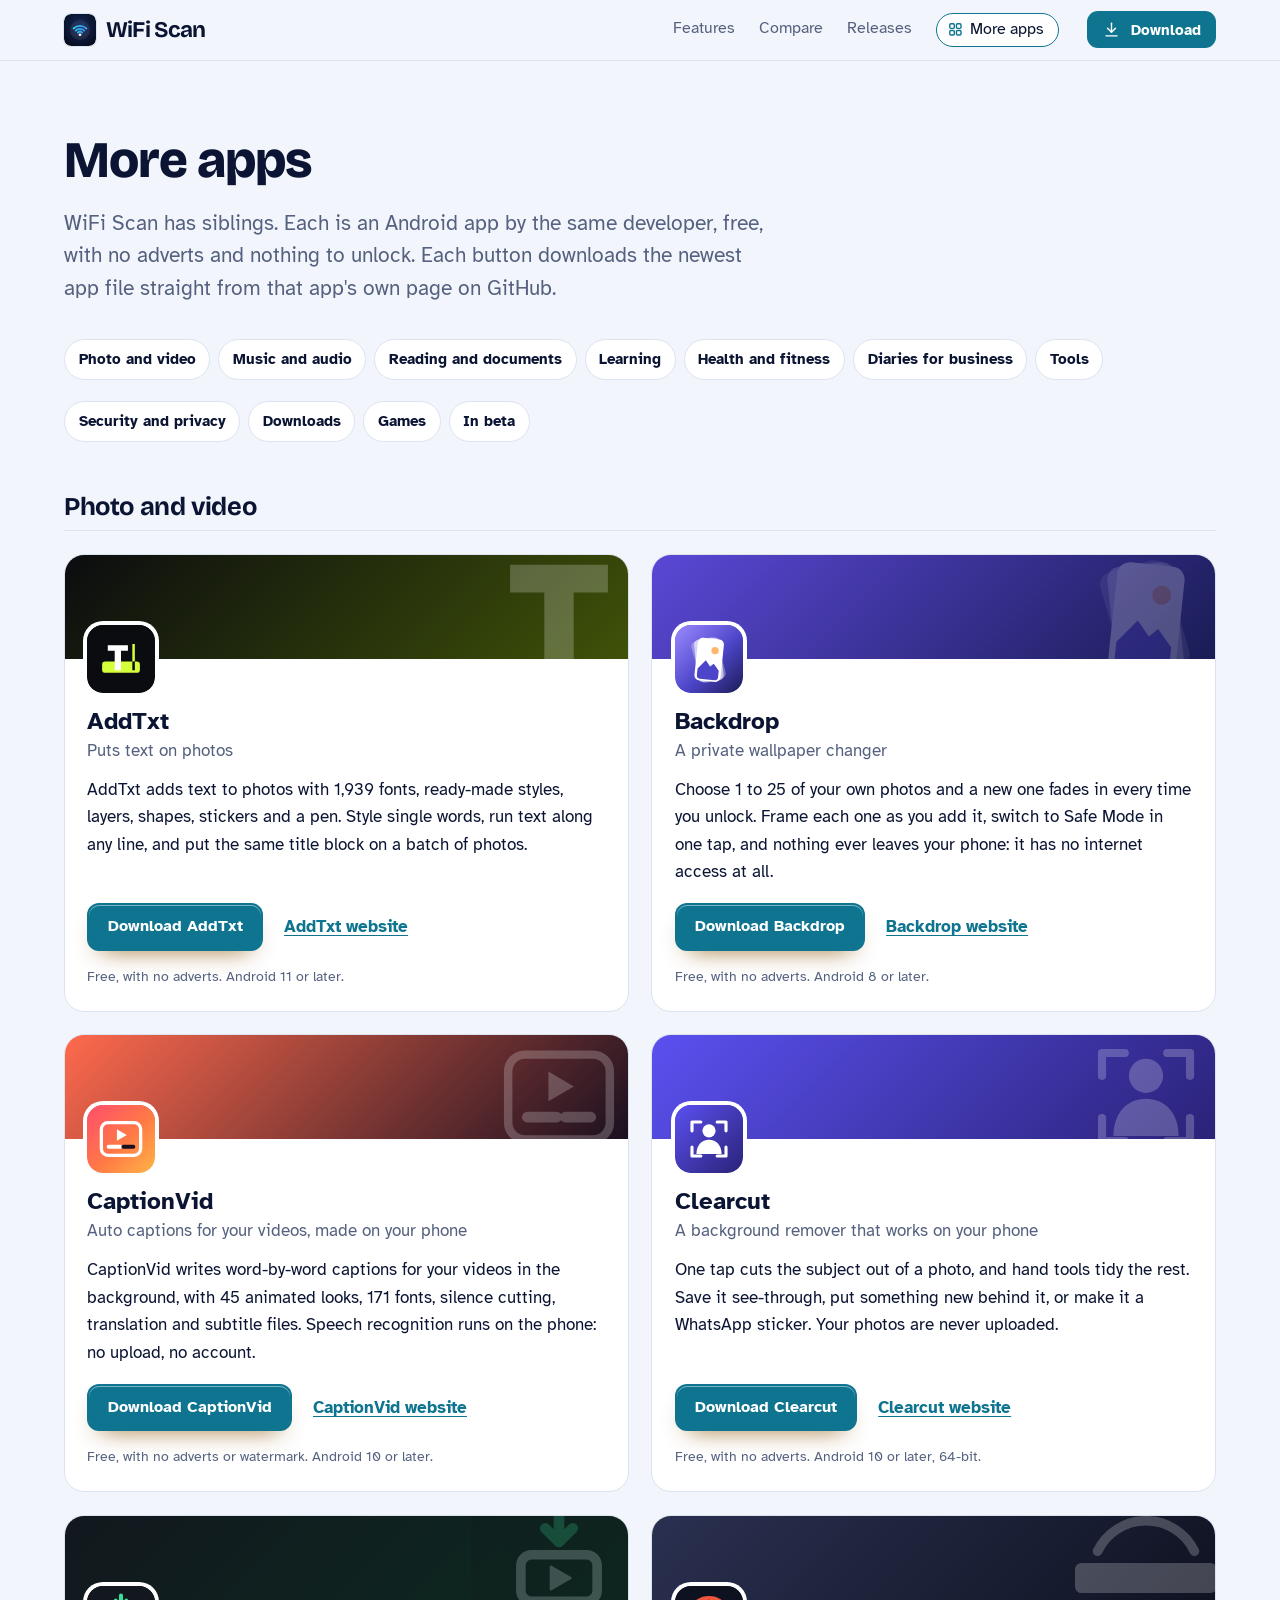
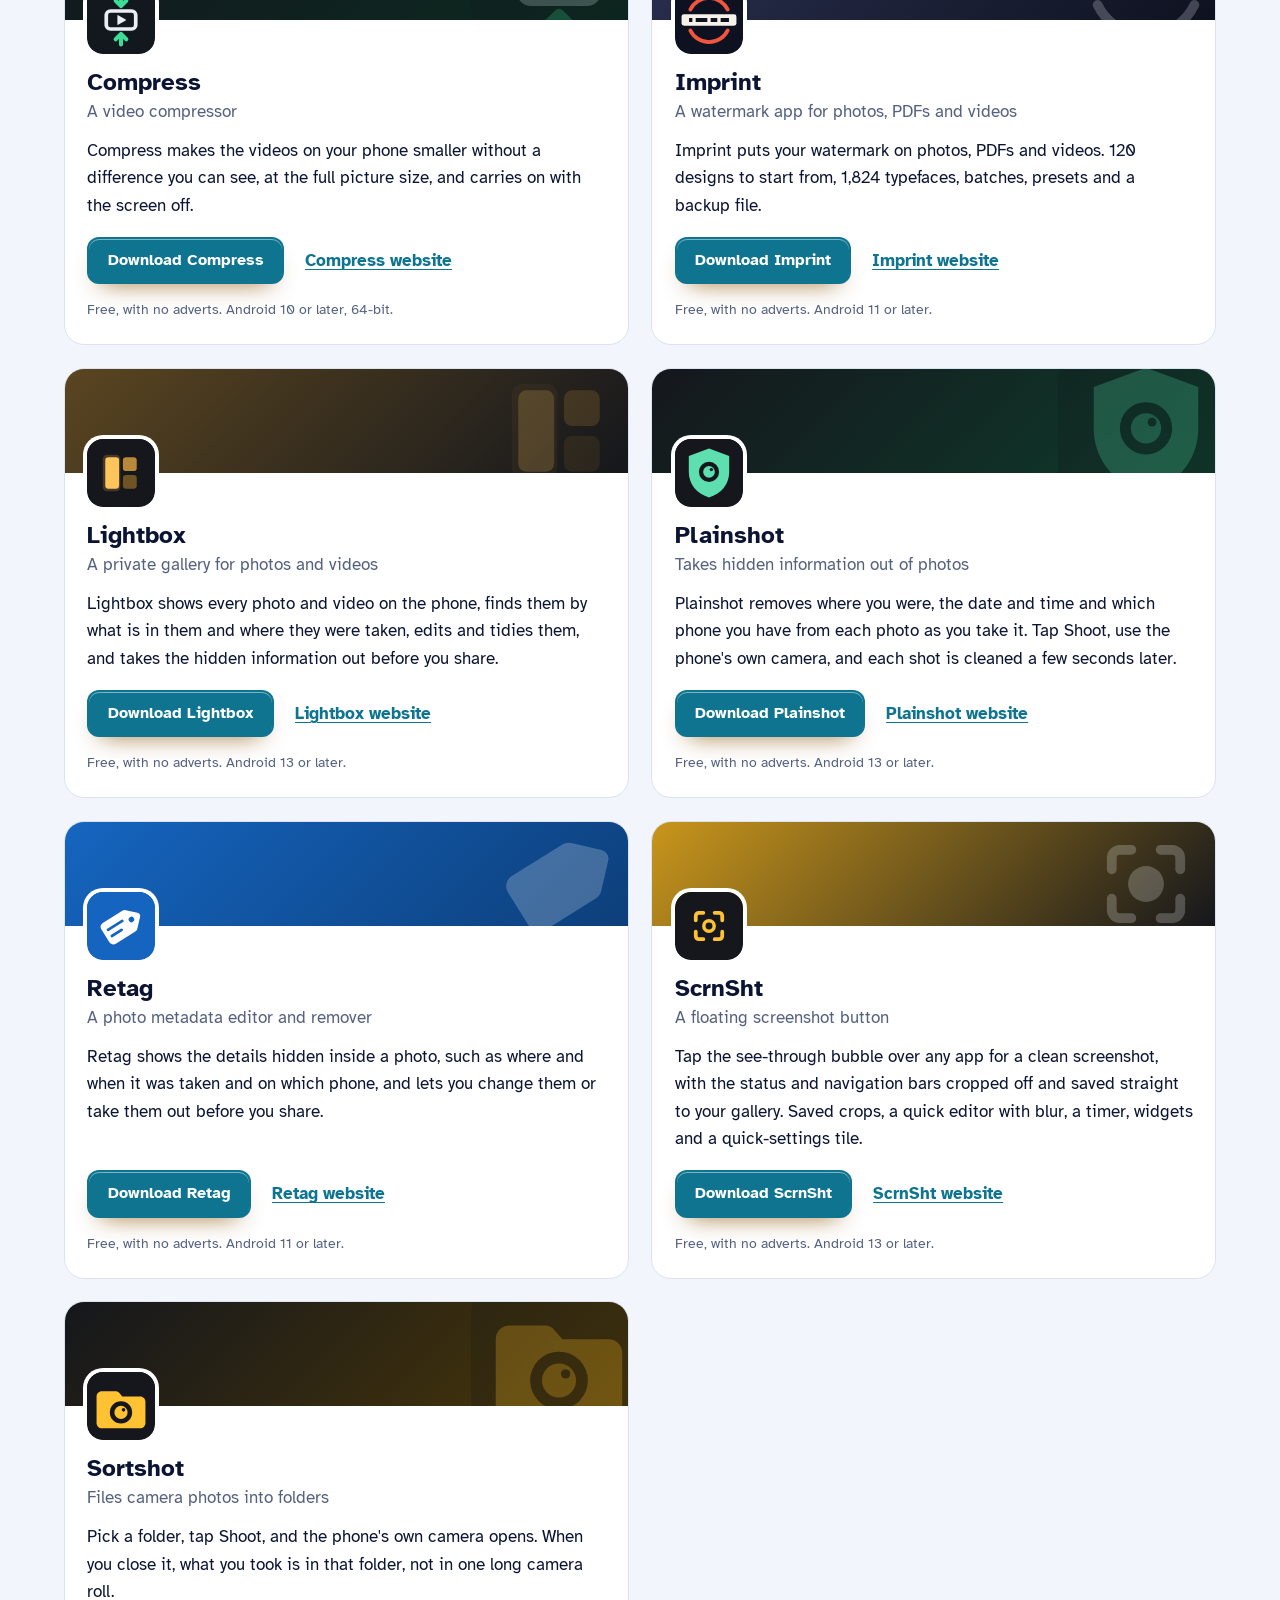
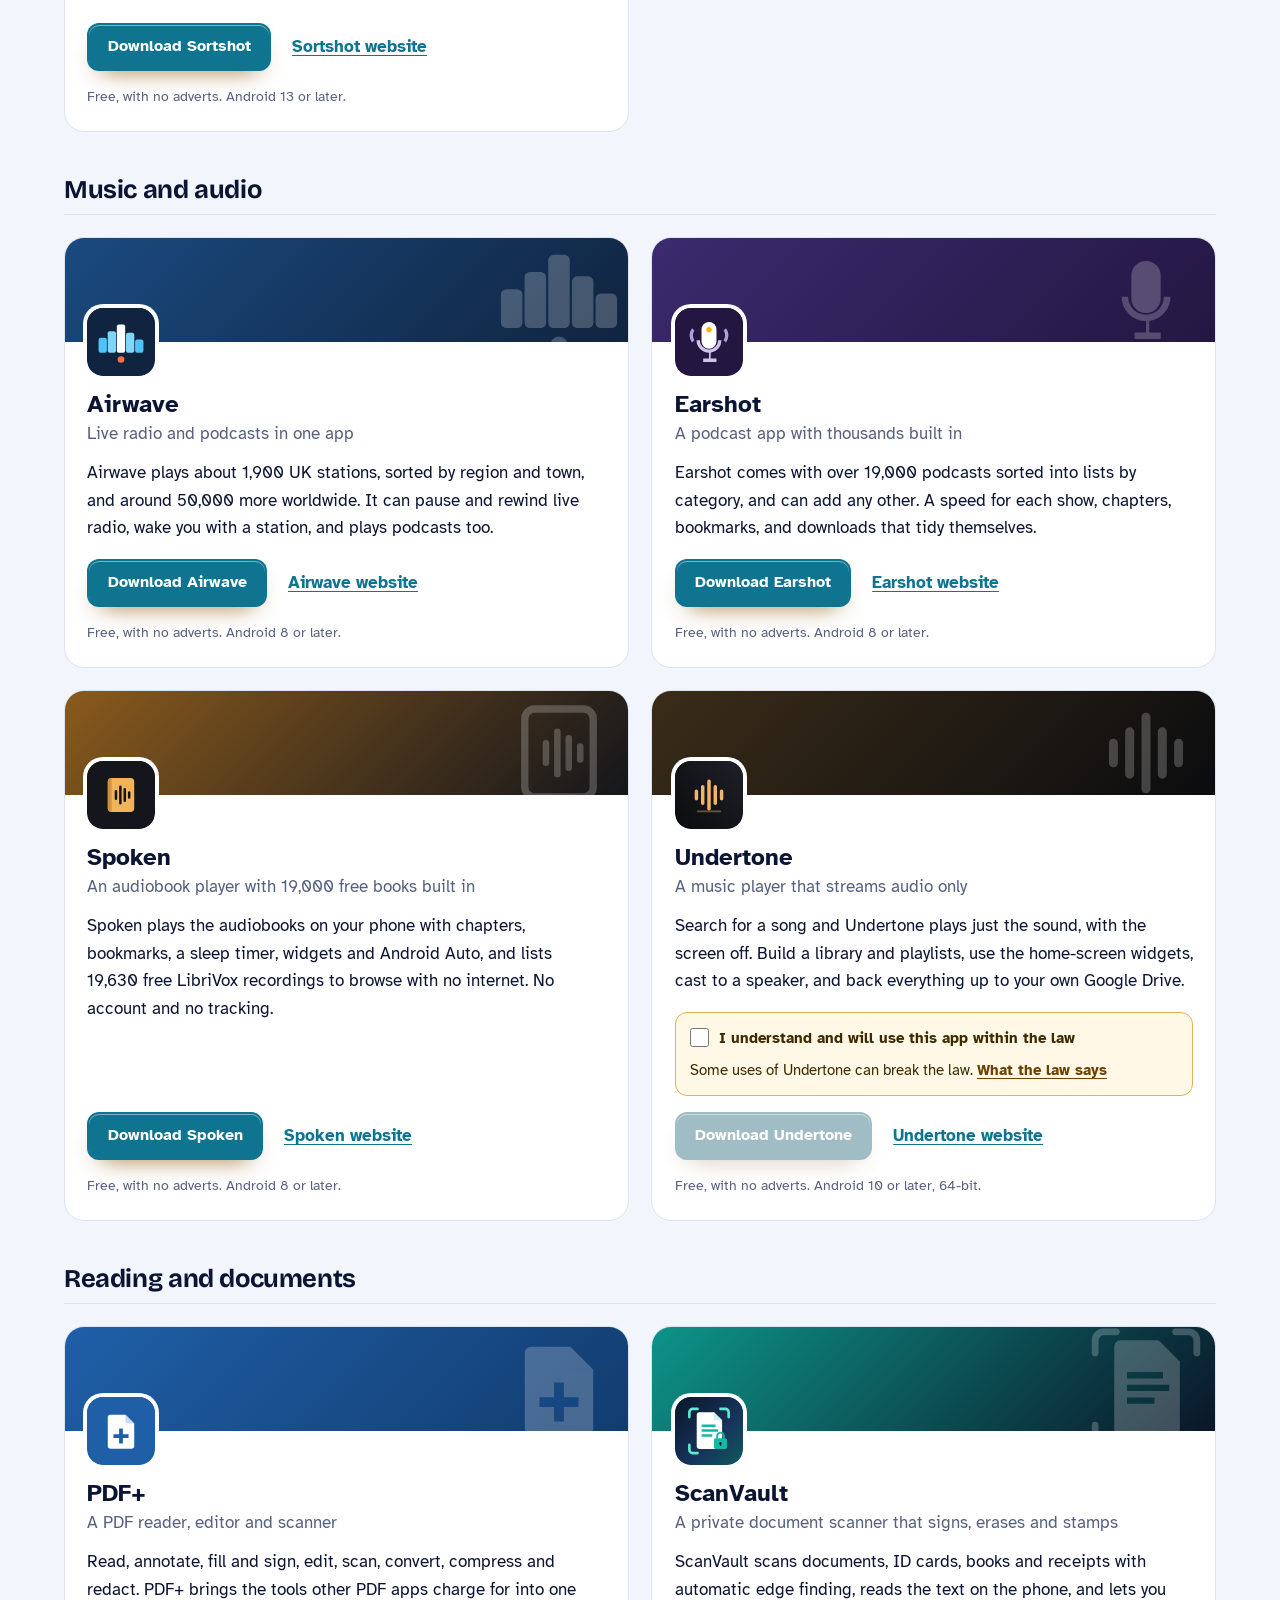
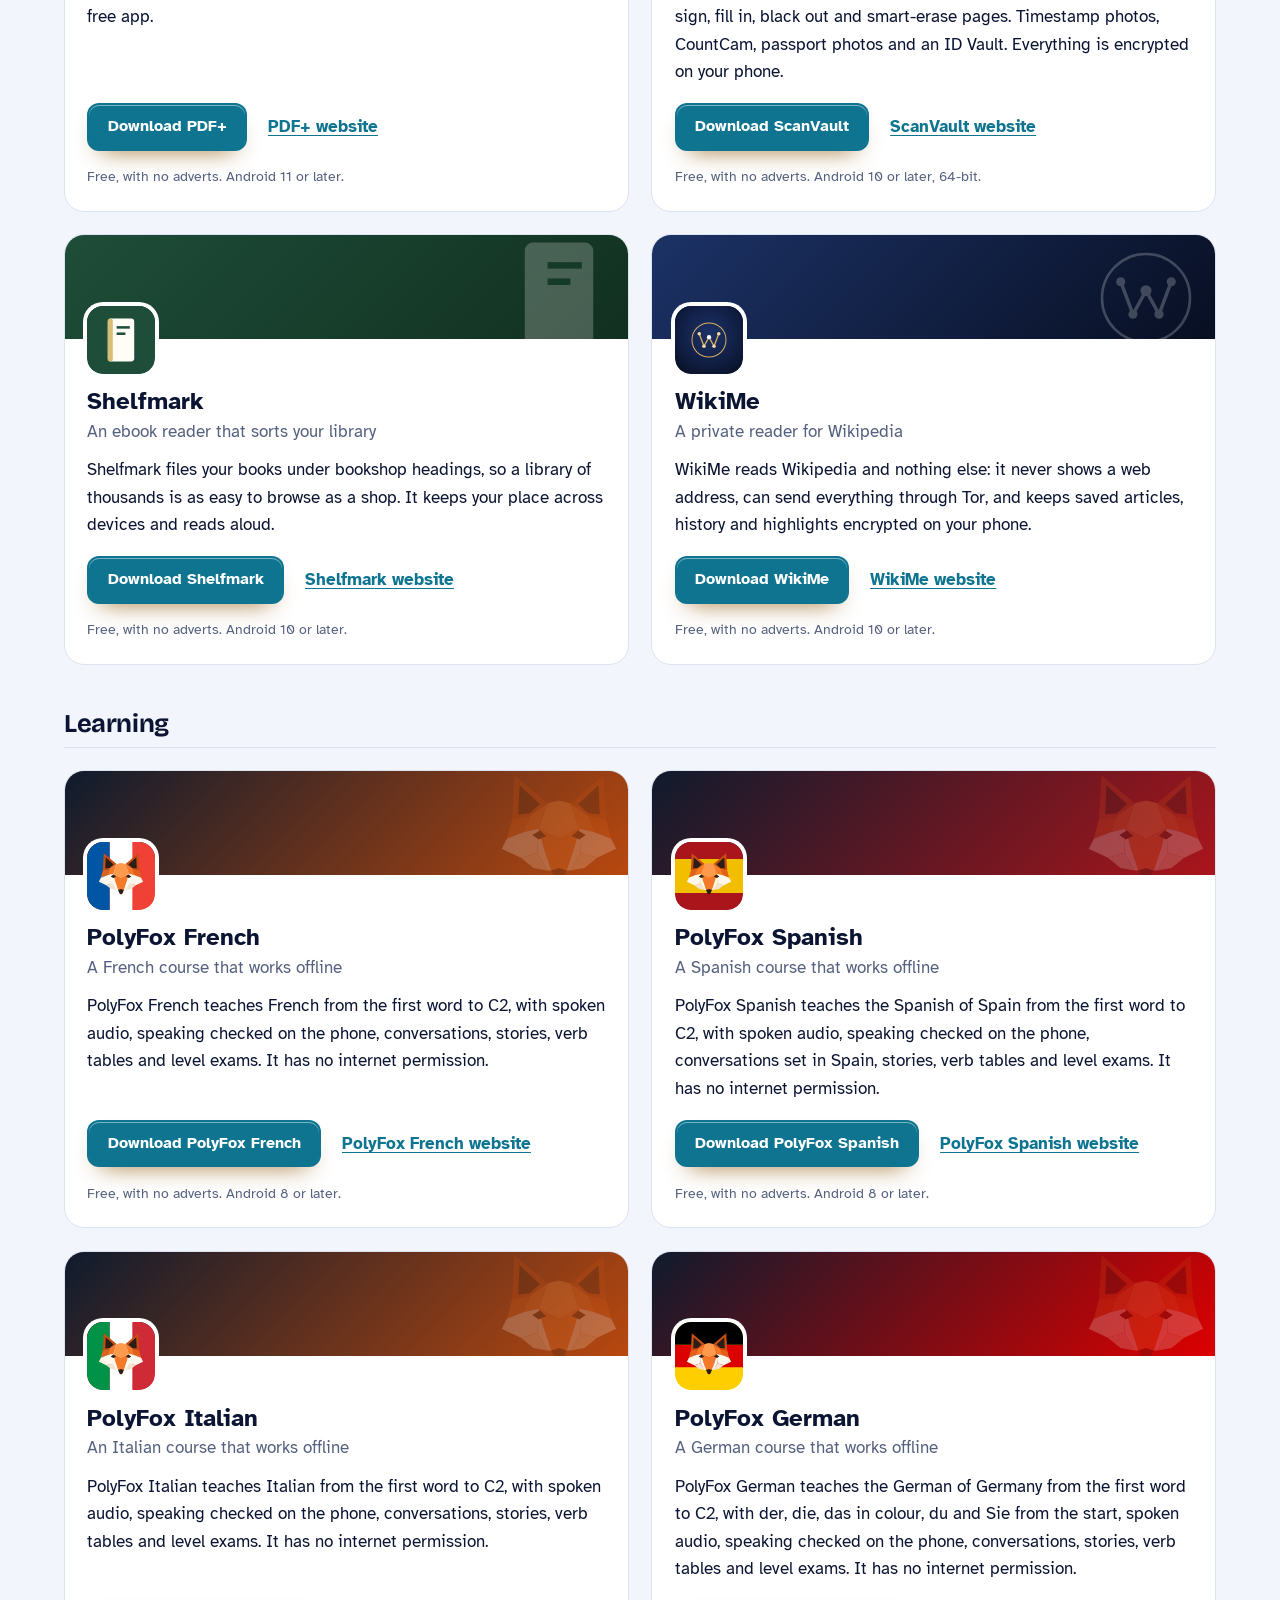
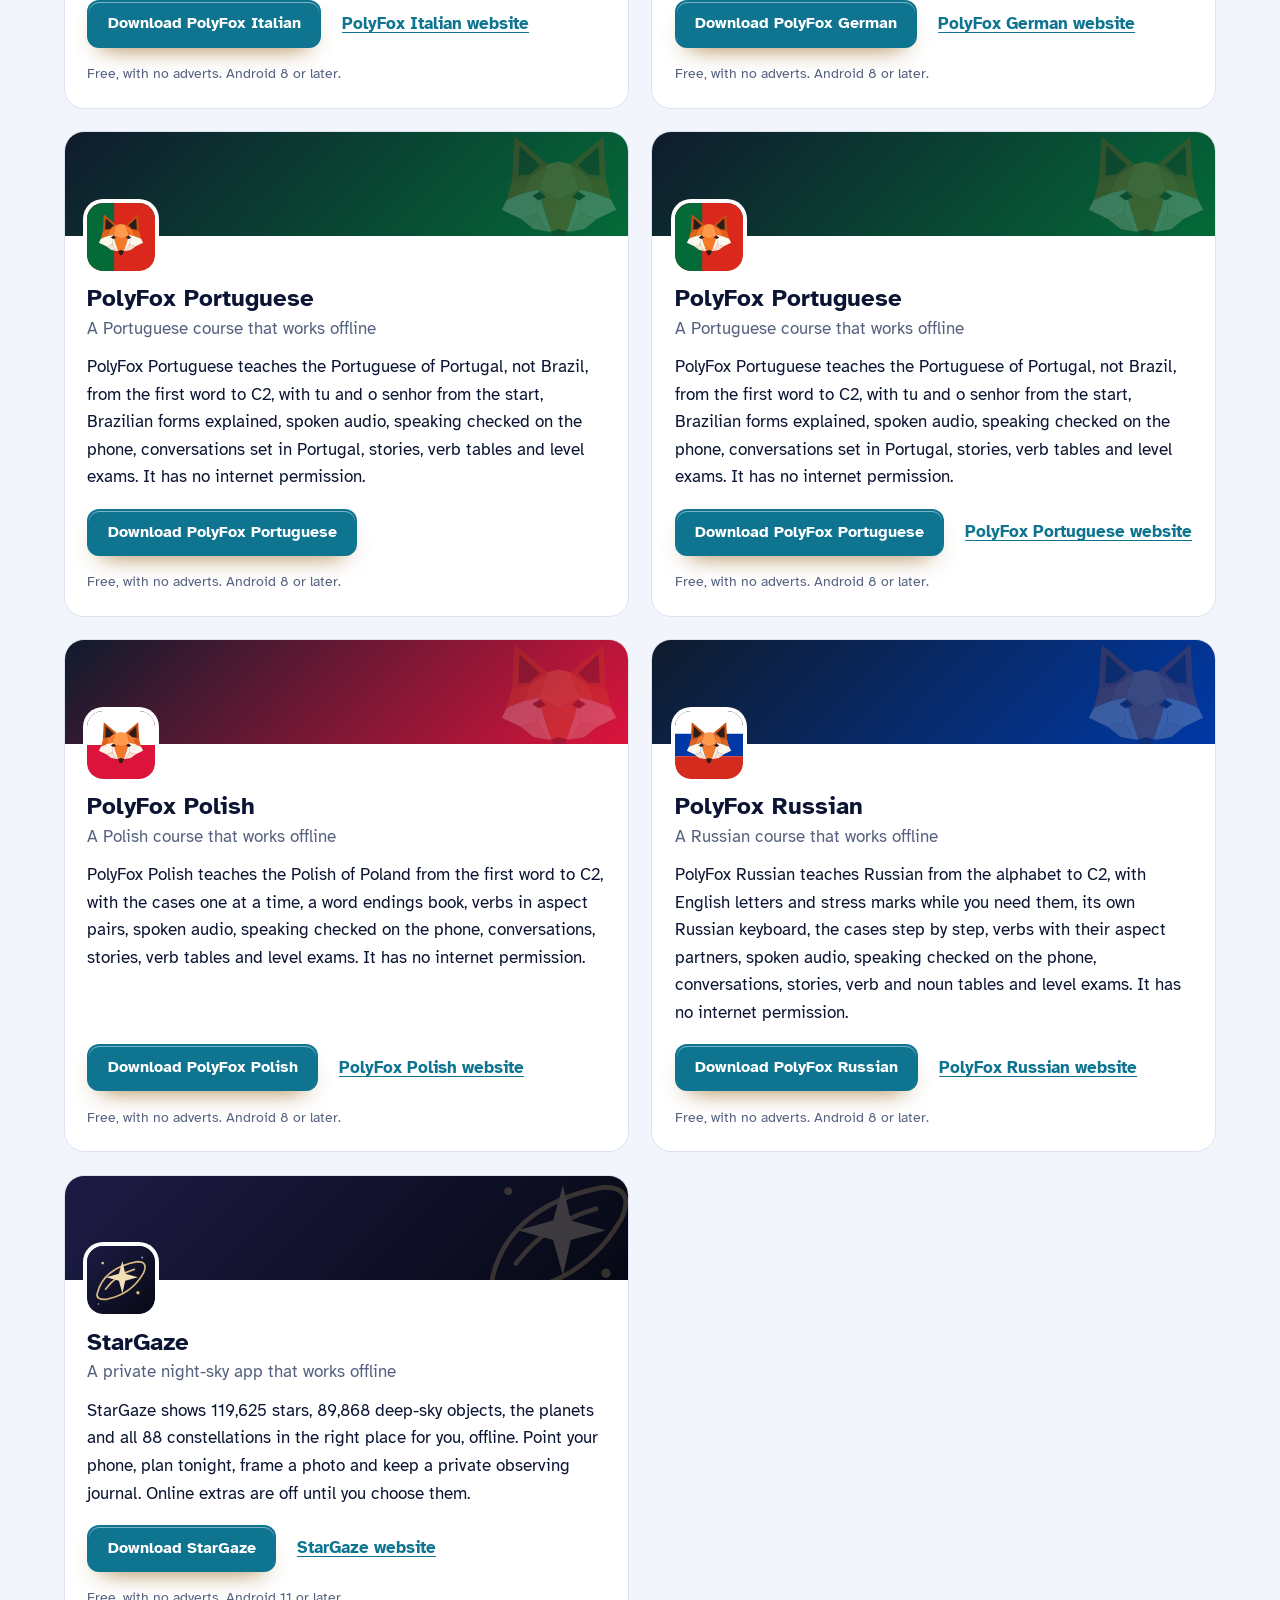
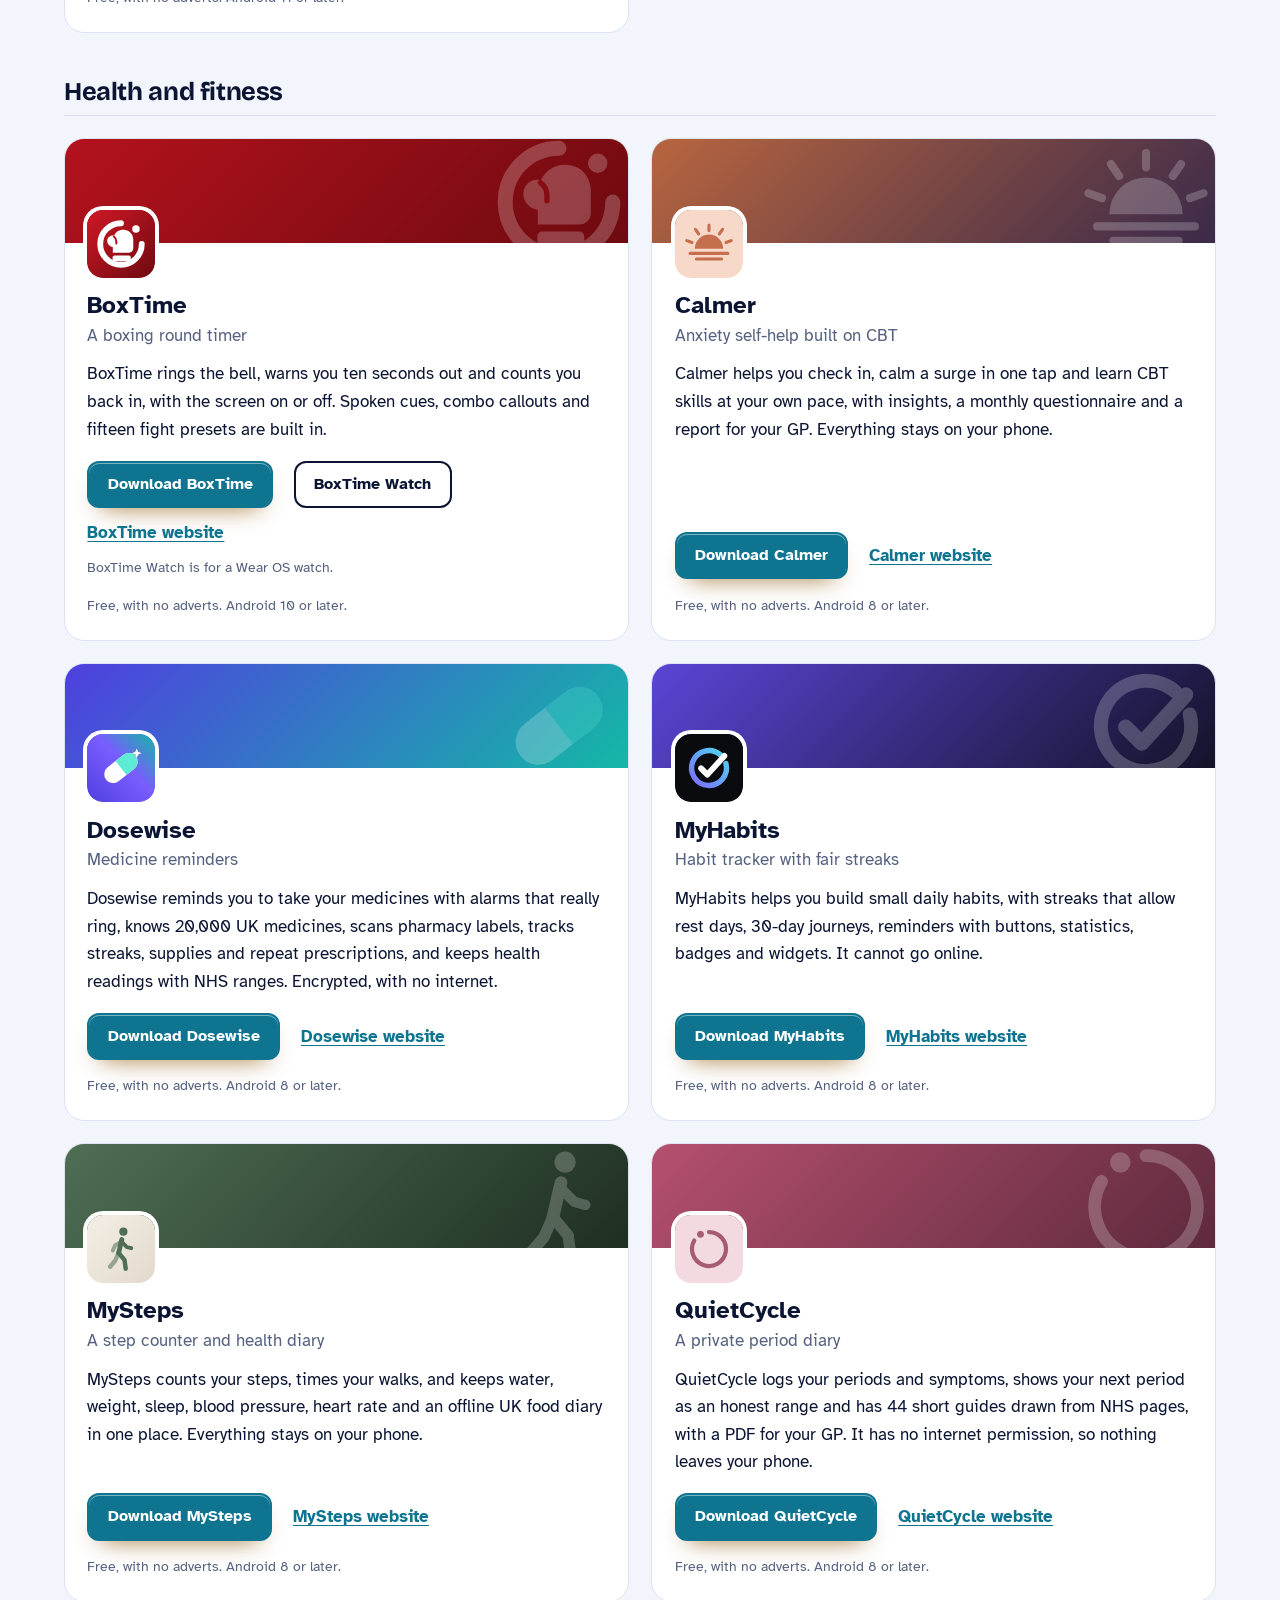
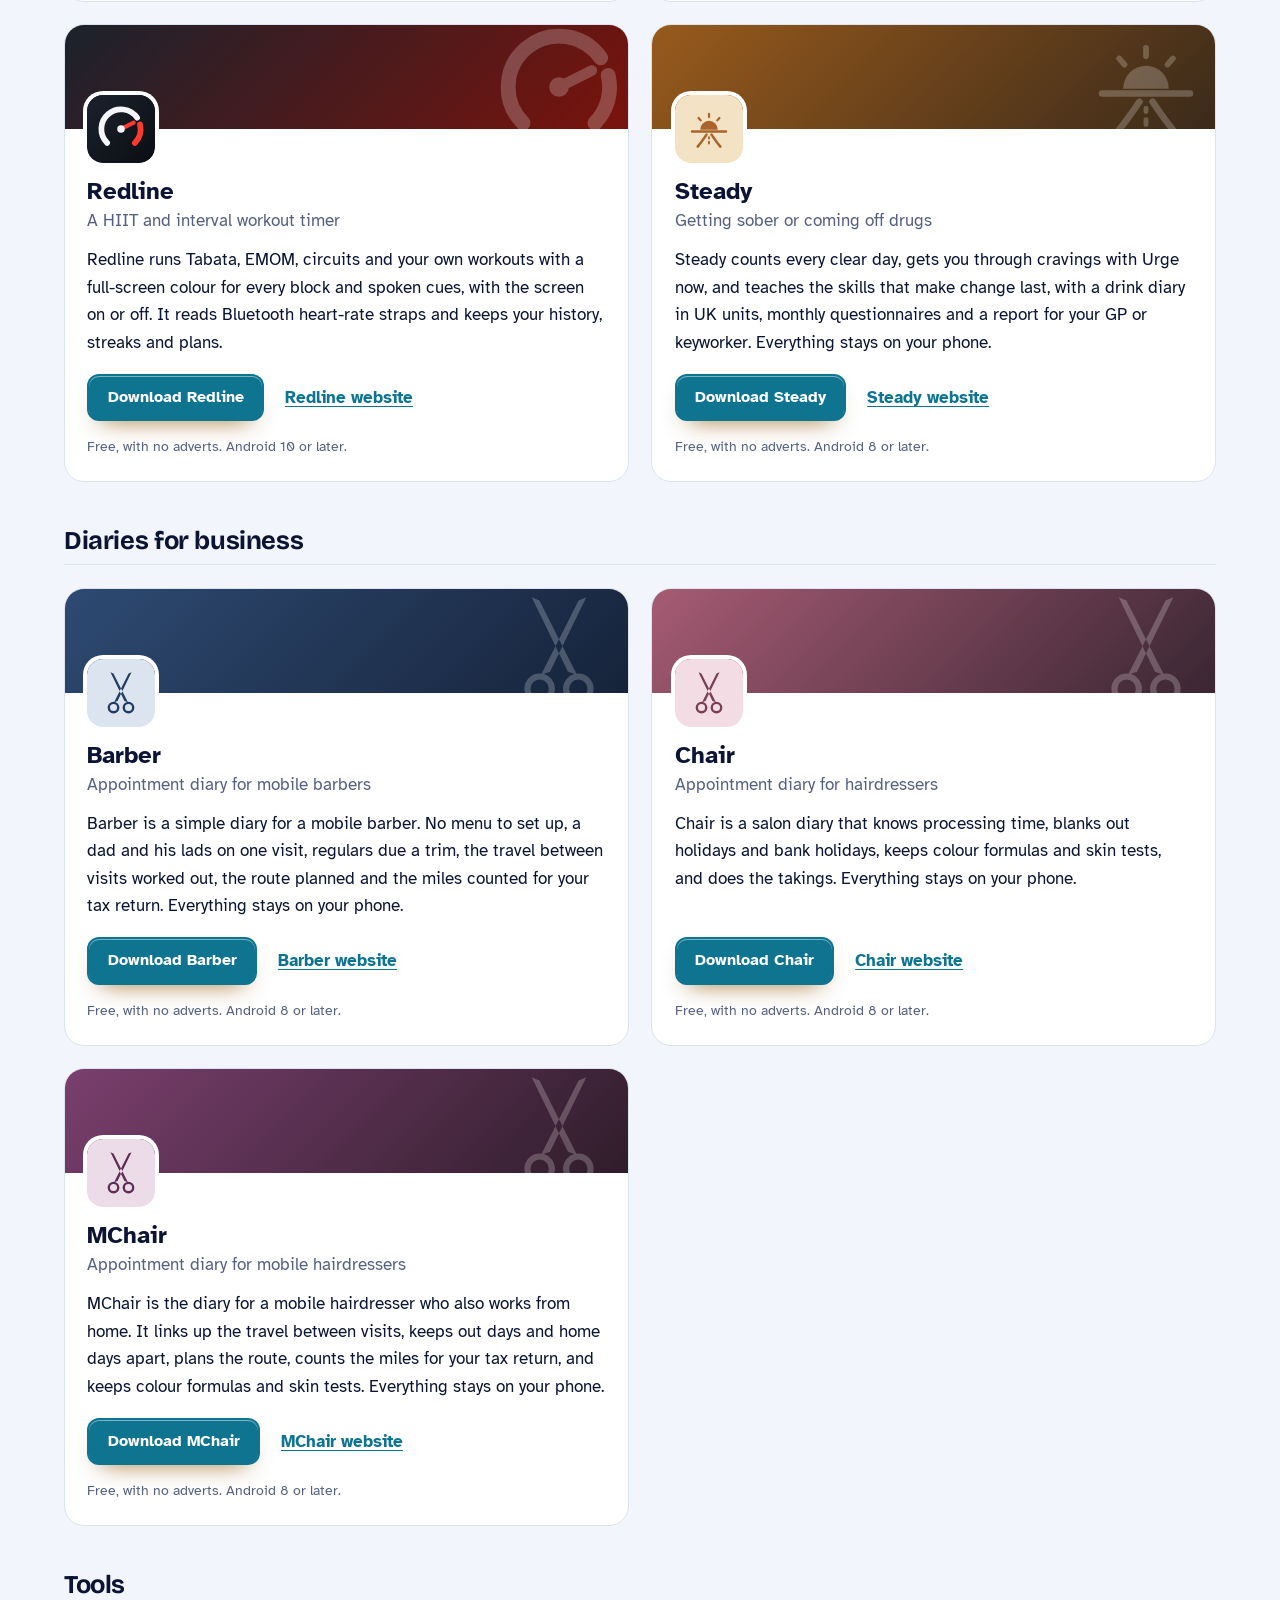
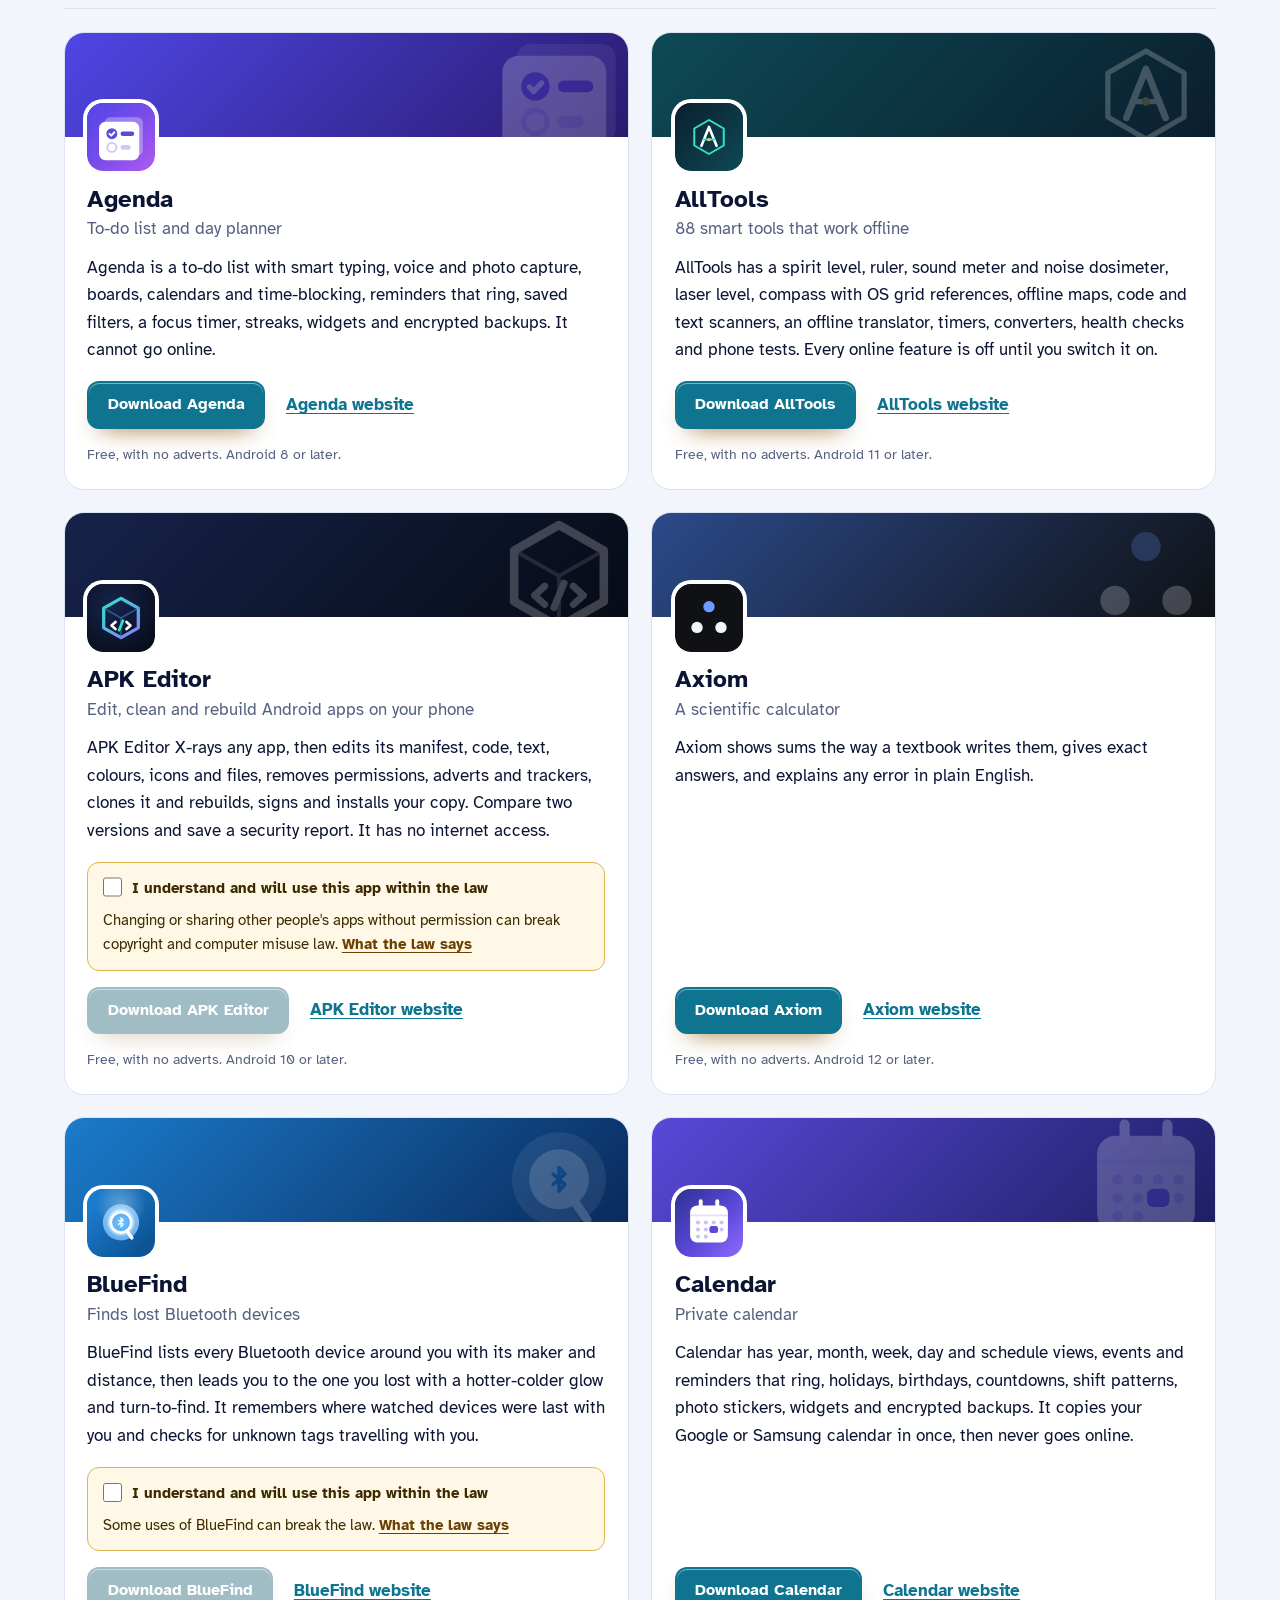
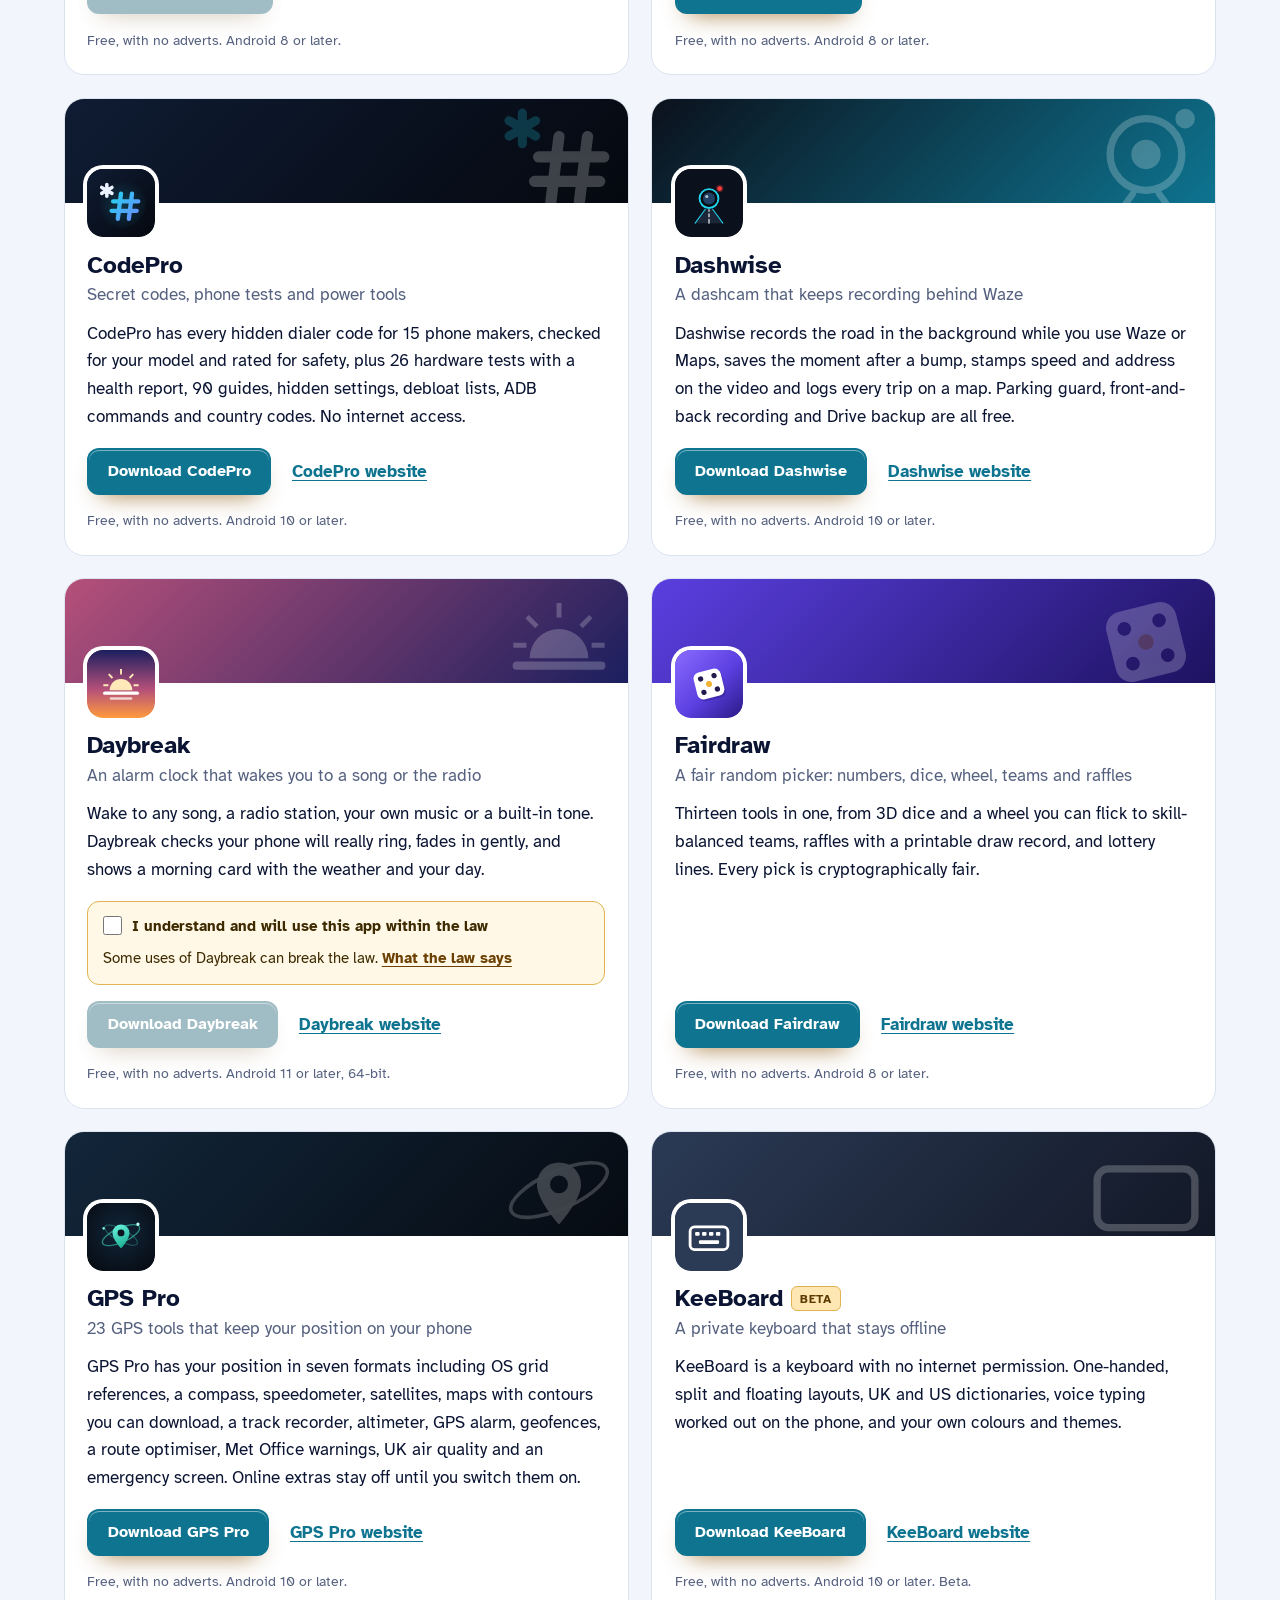
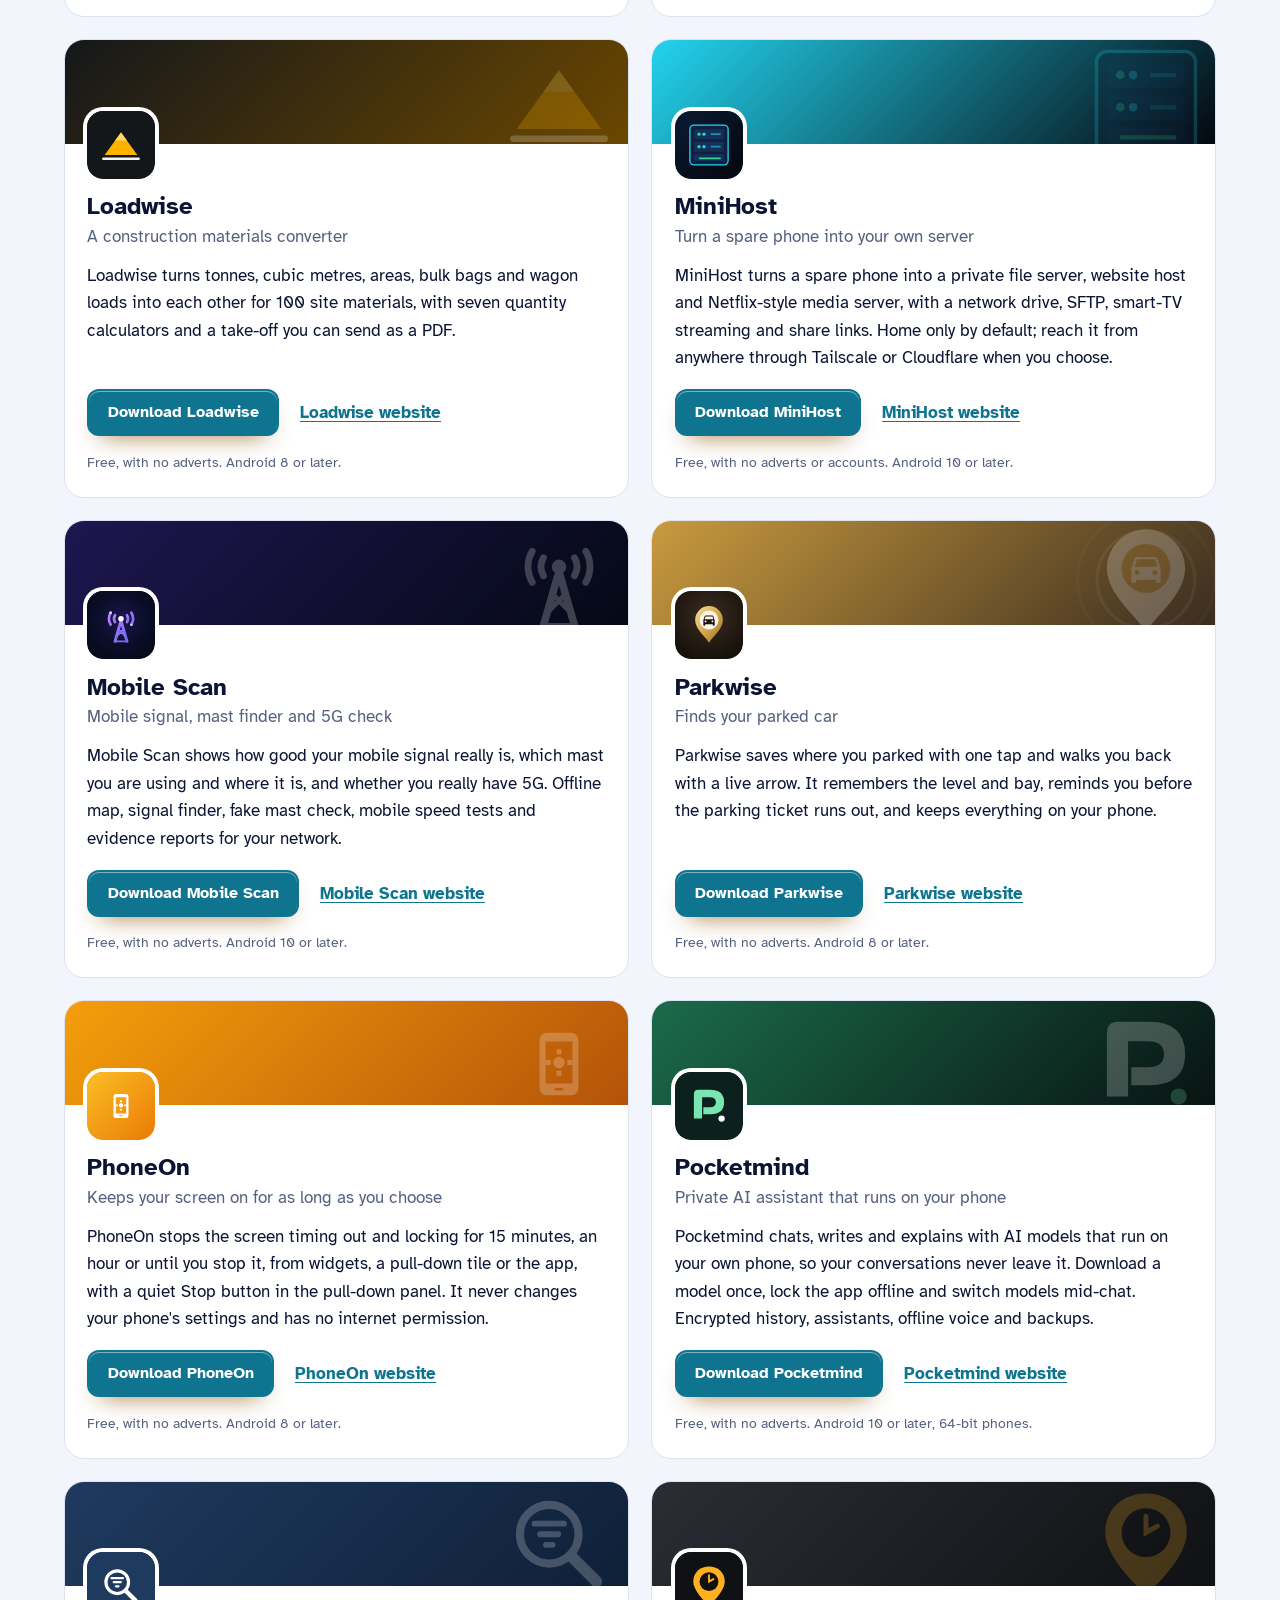
==== commit 396486e7: "More apps: add PolyFox Portuguese" ====
--- a/more-apps.html
+++ b/more-apps.html
@@ -4,7 +4,7 @@
 <meta charset="utf-8">
 <meta name="viewport" content="width=device-width, initial-scale=1">
 <title>More free Android apps from the maker of WiFi Scan</title>
-<meta name="description" content="All 95 free Android apps from the maker of WiFi Scan, in one list by category, each with its download and a link to its website.">
+<meta name="description" content="All 96 free Android apps from the maker of WiFi Scan, in one list by category, each with its download and a link to its website.">
 <meta name="author" content="Jonathan Jackson">
 <link rel="canonical" href="https://customgpter.github.io/wifiscan/more-apps.html">
 <meta name="theme-color" content="#f2f6fc" media="(prefers-color-scheme: light)">
@@ -12,7 +12,7 @@
 <meta property="og:type" content="website">
 <meta property="og:site_name" content="WiFi Scan">
 <meta property="og:title" content="More free Android apps from the maker of WiFi Scan">
-<meta property="og:description" content="All 95 free Android apps from the maker of WiFi Scan, in one list by category, each with its download and a link to its website.">
+<meta property="og:description" content="All 96 free Android apps from the maker of WiFi Scan, in one list by category, each with its download and a link to its website.">
 <meta property="og:url" content="https://customgpter.github.io/wifiscan/more-apps.html">
 <meta property="og:image" content="https://customgpter.github.io/wifiscan/assets/og.png">
 <meta property="og:image:width" content="1200">
@@ -26,7 +26,7 @@
 <link rel="preload" href="./assets/fonts/atkinson-hyperlegible-latin-400-normal.woff2" as="font" type="font/woff2" crossorigin>
 <link rel="stylesheet" href="./assets/site.css?v=1">
 <link rel="stylesheet" href="./assets/house.css?v=1">
-<script type="application/ld+json">{"@context":"https://schema.org","@type":"ItemList","name":"Apps from the maker of WiFi Scan","url":"https://customgpter.github.io/wifiscan/more-apps.html","itemListElement":[{"@type":"ListItem","position":1,"name":"AddTxt","url":"https://customgpter.github.io/addtxt/"},{"@type":"ListItem","position":2,"name":"Backdrop","url":"https://customgpter.github.io/backdrop/"},{"@type":"ListItem","position":3,"name":"CaptionVid","url":"https://customgpter.github.io/captionvid/"},{"@type":"ListItem","position":4,"name":"Clearcut","url":"https://customgpter.github.io/clearcut/"},{"@type":"ListItem","position":5,"name":"Compress","url":"https://customgpter.github.io/compress/"},{"@type":"ListItem","position":6,"name":"Imprint","url":"https://customgpter.github.io/imprint/"},{"@type":"ListItem","position":7,"name":"Lightbox","url":"https://customgpter.github.io/lightbox/"},{"@type":"ListItem","position":8,"name":"Plainshot","url":"https://customgpter.github.io/plainshot/"},{"@type":"ListItem","position":9,"name":"Retag","url":"https://customgpter.github.io/retag/"},{"@type":"ListItem","position":10,"name":"ScrnSht","url":"https://customgpter.github.io/scrnsht/"},{"@type":"ListItem","position":11,"name":"Sortshot","url":"https://customgpter.github.io/sortshot/"},{"@type":"ListItem","position":12,"name":"Airwave","url":"https://customgpter.github.io/airwave/"},{"@type":"ListItem","position":13,"name":"Earshot","url":"https://customgpter.github.io/earshot/"},{"@type":"ListItem","position":14,"name":"Spoken","url":"https://customgpter.github.io/spoken/"},{"@type":"ListItem","position":15,"name":"Undertone","url":"https://customgpter.github.io/undertone/"},{"@type":"ListItem","position":16,"name":"PDF+","url":"https://customgpter.github.io/pdfplus/"},{"@type":"ListItem","position":17,"name":"ScanVault","url":"https://customgpter.github.io/scanvault/"},{"@type":"ListItem","position":18,"name":"Shelfmark","url":"https://customgpter.github.io/shelfmark/"},{"@type":"ListItem","position":19,"name":"WikiMe","url":"https://customgpter.github.io/wikime/"},{"@type":"ListItem","position":20,"name":"PolyFox French","url":"https://customgpter.github.io/polyfox/"},{"@type":"ListItem","position":21,"name":"PolyFox German","url":"https://customgpter.github.io/polyfox-german/"},{"@type":"ListItem","position":22,"name":"PolyFox Polish","url":"https://customgpter.github.io/polyfox-polish/"},{"@type":"ListItem","position":23,"name":"PolyFox Russian","url":"https://customgpter.github.io/polyfox-russian/"},{"@type":"ListItem","position":24,"name":"StarGaze","url":"https://customgpter.github.io/stargaze/"},{"@type":"ListItem","position":25,"name":"BoxTime","url":"https://customgpter.github.io/boxtime/"},{"@type":"ListItem","position":26,"name":"Calmer","url":"https://customgpter.github.io/calmer/"},{"@type":"ListItem","position":27,"name":"Dosewise","url":"https://customgpter.github.io/dosewise/"},{"@type":"ListItem","position":28,"name":"MyHabits","url":"https://customgpter.github.io/myhabits/"},{"@type":"ListItem","position":29,"name":"MySteps","url":"https://customgpter.github.io/mysteps/"},{"@type":"ListItem","position":30,"name":"QuietCycle","url":"https://customgpter.github.io/quietcycle/"},{"@type":"ListItem","position":31,"name":"Redline","url":"https://customgpter.github.io/redline/"},{"@type":"ListItem","position":32,"name":"Steady","url":"https://customgpter.github.io/steady/"},{"@type":"ListItem","position":33,"name":"Barber","url":"https://customgpter.github.io/barber/"},{"@type":"ListItem","position":34,"name":"Chair","url":"https://customgpter.github.io/chair/"},{"@type":"ListItem","position":35,"name":"MChair","url":"https://customgpter.github.io/mchair/"},{"@type":"ListItem","position":36,"name":"Agenda","url":"https://customgpter.github.io/agenda/"},{"@type":"ListItem","position":37,"name":"AllTools","url":"https://customgpter.github.io/alltools/"},{"@type":"ListItem","position":38,"name":"APK Editor","url":"https://customgpter.github.io/apkeditor/"},{"@type":"ListItem","position":39,"name":"Axiom","url":"https://customgpter.github.io/axiom/"},{"@type":"ListItem","position":40,"name":"BlueFind","url":"https://customgpter.github.io/bluefind/"},{"@type":"ListItem","position":41,"name":"Calendar","url":"https://customgpter.github.io/calendar/"},{"@type":"ListItem","position":42,"name":"CodePro","url":"https://customgpter.github.io/codepro/"},{"@type":"ListItem","position":43,"name":"Dashwise","url":"https://customgpter.github.io/dashwise/"},{"@type":"ListItem","position":44,"name":"Daybreak","url":"https://customgpter.github.io/daybreak/"},{"@type":"ListItem","position":45,"name":"Fairdraw","url":"https://customgpter.github.io/fairdraw/"},{"@type":"ListItem","position":46,"name":"GPS Pro","url":"https://customgpter.github.io/gpspro/"},{"@type":"ListItem","position":47,"name":"KeeBoard","url":"https://customgpter.github.io/keeboard/"},{"@type":"ListItem","position":48,"name":"Loadwise","url":"https://customgpter.github.io/loadwise/"},{"@type":"ListItem","position":49,"name":"MiniHost","url":"https://customgpter.github.io/minihost/"},{"@type":"ListItem","position":50,"name":"Mobile Scan","url":"https://customgpter.github.io/mobilescan/"},{"@type":"ListItem","position":51,"name":"Parkwise","url":"https://customgpter.github.io/parkwise/"},{"@type":"ListItem","position":52,"name":"Pocketmind","url":"https://customgpter.github.io/pocketmind/"},{"@type":"ListItem","position":53,"name":"Refine","url":"https://customgpter.github.io/refine/"},{"@type":"ListItem","position":54,"name":"Shiftwise","url":"https://customgpter.github.io/shiftwise/"},{"@type":"ListItem","position":55,"name":"SimpleCalc","url":"https://customgpter.github.io/simplecalc/"},{"@type":"ListItem","position":56,"name":"Skyline","url":"https://customgpter.github.io/skyline/"},{"@type":"ListItem","position":57,"name":"Slipway","url":"https://customgpter.github.io/slipway/"},{"@type":"ListItem","position":58,"name":"Tagger","url":"https://customgpter.github.io/tagger/"},{"@type":"ListItem","position":59,"name":"TotalClean","url":"https://customgpter.github.io/totalclean/"},{"@type":"ListItem","position":60,"name":"TVLink","url":"https://customgpter.github.io/tvlink/"},{"@type":"ListItem","position":61,"name":"Unbox","url":"https://customgpter.github.io/unbox/"},{"@type":"ListItem","position":62,"name":"WhatsKeep","url":"https://customgpter.github.io/whatskeep/"},{"@type":"ListItem","position":63,"name":"WiFi Scan","url":"https://customgpter.github.io/wifiscan/"},{"@type":"ListItem","position":64,"name":"Auditly","url":"https://customgpter.github.io/auditly/"},{"@type":"ListItem","position":65,"name":"Backchannel","url":"https://customgpter.github.io/backchannel/"},{"@type":"ListItem","position":66,"name":"ENotes","url":"https://customgpter.github.io/enotes/"},{"@type":"ListItem","position":67,"name":"FindMe","url":"https://customgpter.github.io/findme/"},{"@type":"ListItem","position":68,"name":"iLock","url":"https://customgpter.github.io/ilock/"},{"@type":"ListItem","position":69,"name":"ImSafe","url":"https://customgpter.github.io/imsafe/"},{"@type":"ListItem","position":70,"name":"IShred","url":"https://customgpter.github.io/ishred/"},{"@type":"ListItem","position":71,"name":"LockBox","url":"https://customgpter.github.io/lockbox/"},{"@type":"ListItem","position":72,"name":"PassVault","url":"https://customgpter.github.io/passvault/"},{"@type":"ListItem","position":73,"name":"SpyFind","url":"https://customgpter.github.io/spyfind/"},{"@type":"ListItem","position":74,"name":"TextWipe","url":"https://customgpter.github.io/textwipe/"},{"@type":"ListItem","position":75,"name":"Tracewire","url":"https://customgpter.github.io/tracewire/"},{"@type":"ListItem","position":76,"name":"Vigil","url":"https://customgpter.github.io/vigil/"},{"@type":"ListItem","position":77,"name":"Grab","url":"https://customgpter.github.io/grab/"},{"@type":"ListItem","position":78,"name":"Swarm","url":"https://customgpter.github.io/swarm/"},{"@type":"ListItem","position":79,"name":"Plane Games","url":"https://customgpter.github.io/plane-games/"},{"@type":"ListItem","position":80,"name":"Ninefold","url":"https://customgpter.github.io/ninefold/"},{"@type":"ListItem","position":81,"name":"Cubewise","url":"https://customgpter.github.io/cubewise/"},{"@type":"ListItem","position":82,"name":"Tilewise","url":"https://customgpter.github.io/tilewise/"},{"@type":"ListItem","position":83,"name":"Letterwise","url":"https://customgpter.github.io/letterwise/"},{"@type":"ListItem","position":84,"name":"Kingside","url":"https://customgpter.github.io/kingside/"},{"@type":"ListItem","position":85,"name":"Deckhand","url":"https://customgpter.github.io/deckhand/"},{"@type":"ListItem","position":86,"name":"SNESForge","url":"https://customgpter.github.io/snesforge/"},{"@type":"ListItem","position":87,"name":"Fame Boy","url":"https://customgpter.github.io/fameboy/"},{"@type":"ListItem","position":88,"name":"PSPPro","url":"https://customgpter.github.io/psppro/"},{"@type":"ListItem","position":89,"name":"MegaGen","url":"https://customgpter.github.io/megagen/"},{"@type":"ListItem","position":90,"name":"QVR","url":"https://customgpter.github.io/qvr/"},{"@type":"ListItem","position":91,"name":"QVR Watch","url":"https://customgpter.github.io/qvr-watch/"},{"@type":"ListItem","position":92,"name":"QVRLite","url":"https://customgpter.github.io/qvrlite/"},{"@type":"ListItem","position":93,"name":"Onionz","url":"https://customgpter.github.io/onionz/"},{"@type":"ListItem","position":94,"name":"OnionzWeb","url":"https://customgpter.github.io/onionzweb/"}]}</script>
+<script type="application/ld+json">{"@context":"https://schema.org","@type":"ItemList","name":"Apps from the maker of WiFi Scan","url":"https://customgpter.github.io/wifiscan/more-apps.html","itemListElement":[{"@type":"ListItem","position":1,"name":"AddTxt","url":"https://customgpter.github.io/addtxt/"},{"@type":"ListItem","position":2,"name":"Backdrop","url":"https://customgpter.github.io/backdrop/"},{"@type":"ListItem","position":3,"name":"CaptionVid","url":"https://customgpter.github.io/captionvid/"},{"@type":"ListItem","position":4,"name":"Clearcut","url":"https://customgpter.github.io/clearcut/"},{"@type":"ListItem","position":5,"name":"Compress","url":"https://customgpter.github.io/compress/"},{"@type":"ListItem","position":6,"name":"Imprint","url":"https://customgpter.github.io/imprint/"},{"@type":"ListItem","position":7,"name":"Lightbox","url":"https://customgpter.github.io/lightbox/"},{"@type":"ListItem","position":8,"name":"Plainshot","url":"https://customgpter.github.io/plainshot/"},{"@type":"ListItem","position":9,"name":"Retag","url":"https://customgpter.github.io/retag/"},{"@type":"ListItem","position":10,"name":"ScrnSht","url":"https://customgpter.github.io/scrnsht/"},{"@type":"ListItem","position":11,"name":"Sortshot","url":"https://customgpter.github.io/sortshot/"},{"@type":"ListItem","position":12,"name":"Airwave","url":"https://customgpter.github.io/airwave/"},{"@type":"ListItem","position":13,"name":"Earshot","url":"https://customgpter.github.io/earshot/"},{"@type":"ListItem","position":14,"name":"Spoken","url":"https://customgpter.github.io/spoken/"},{"@type":"ListItem","position":15,"name":"Undertone","url":"https://customgpter.github.io/undertone/"},{"@type":"ListItem","position":16,"name":"PDF+","url":"https://customgpter.github.io/pdfplus/"},{"@type":"ListItem","position":17,"name":"ScanVault","url":"https://customgpter.github.io/scanvault/"},{"@type":"ListItem","position":18,"name":"Shelfmark","url":"https://customgpter.github.io/shelfmark/"},{"@type":"ListItem","position":19,"name":"WikiMe","url":"https://customgpter.github.io/wikime/"},{"@type":"ListItem","position":20,"name":"PolyFox French","url":"https://customgpter.github.io/polyfox/"},{"@type":"ListItem","position":21,"name":"PolyFox German","url":"https://customgpter.github.io/polyfox-german/"},{"@type":"ListItem","position":22,"name":"PolyFox Portuguese","url":"https://customgpter.github.io/polyfox-portuguese/"},{"@type":"ListItem","position":23,"name":"PolyFox Polish","url":"https://customgpter.github.io/polyfox-polish/"},{"@type":"ListItem","position":24,"name":"PolyFox Russian","url":"https://customgpter.github.io/polyfox-russian/"},{"@type":"ListItem","position":25,"name":"StarGaze","url":"https://customgpter.github.io/stargaze/"},{"@type":"ListItem","position":26,"name":"BoxTime","url":"https://customgpter.github.io/boxtime/"},{"@type":"ListItem","position":27,"name":"Calmer","url":"https://customgpter.github.io/calmer/"},{"@type":"ListItem","position":28,"name":"Dosewise","url":"https://customgpter.github.io/dosewise/"},{"@type":"ListItem","position":29,"name":"MyHabits","url":"https://customgpter.github.io/myhabits/"},{"@type":"ListItem","position":30,"name":"MySteps","url":"https://customgpter.github.io/mysteps/"},{"@type":"ListItem","position":31,"name":"QuietCycle","url":"https://customgpter.github.io/quietcycle/"},{"@type":"ListItem","position":32,"name":"Redline","url":"https://customgpter.github.io/redline/"},{"@type":"ListItem","position":33,"name":"Steady","url":"https://customgpter.github.io/steady/"},{"@type":"ListItem","position":34,"name":"Barber","url":"https://customgpter.github.io/barber/"},{"@type":"ListItem","position":35,"name":"Chair","url":"https://customgpter.github.io/chair/"},{"@type":"ListItem","position":36,"name":"MChair","url":"https://customgpter.github.io/mchair/"},{"@type":"ListItem","position":37,"name":"Agenda","url":"https://customgpter.github.io/agenda/"},{"@type":"ListItem","position":38,"name":"AllTools","url":"https://customgpter.github.io/alltools/"},{"@type":"ListItem","position":39,"name":"APK Editor","url":"https://customgpter.github.io/apkeditor/"},{"@type":"ListItem","position":40,"name":"Axiom","url":"https://customgpter.github.io/axiom/"},{"@type":"ListItem","position":41,"name":"BlueFind","url":"https://customgpter.github.io/bluefind/"},{"@type":"ListItem","position":42,"name":"Calendar","url":"https://customgpter.github.io/calendar/"},{"@type":"ListItem","position":43,"name":"CodePro","url":"https://customgpter.github.io/codepro/"},{"@type":"ListItem","position":44,"name":"Dashwise","url":"https://customgpter.github.io/dashwise/"},{"@type":"ListItem","position":45,"name":"Daybreak","url":"https://customgpter.github.io/daybreak/"},{"@type":"ListItem","position":46,"name":"Fairdraw","url":"https://customgpter.github.io/fairdraw/"},{"@type":"ListItem","position":47,"name":"GPS Pro","url":"https://customgpter.github.io/gpspro/"},{"@type":"ListItem","position":48,"name":"KeeBoard","url":"https://customgpter.github.io/keeboard/"},{"@type":"ListItem","position":49,"name":"Loadwise","url":"https://customgpter.github.io/loadwise/"},{"@type":"ListItem","position":50,"name":"MiniHost","url":"https://customgpter.github.io/minihost/"},{"@type":"ListItem","position":51,"name":"Mobile Scan","url":"https://customgpter.github.io/mobilescan/"},{"@type":"ListItem","position":52,"name":"Parkwise","url":"https://customgpter.github.io/parkwise/"},{"@type":"ListItem","position":53,"name":"Pocketmind","url":"https://customgpter.github.io/pocketmind/"},{"@type":"ListItem","position":54,"name":"Refine","url":"https://customgpter.github.io/refine/"},{"@type":"ListItem","position":55,"name":"Shiftwise","url":"https://customgpter.github.io/shiftwise/"},{"@type":"ListItem","position":56,"name":"SimpleCalc","url":"https://customgpter.github.io/simplecalc/"},{"@type":"ListItem","position":57,"name":"Skyline","url":"https://customgpter.github.io/skyline/"},{"@type":"ListItem","position":58,"name":"Slipway","url":"https://customgpter.github.io/slipway/"},{"@type":"ListItem","position":59,"name":"Tagger","url":"https://customgpter.github.io/tagger/"},{"@type":"ListItem","position":60,"name":"TotalClean","url":"https://customgpter.github.io/totalclean/"},{"@type":"ListItem","position":61,"name":"TVLink","url":"https://customgpter.github.io/tvlink/"},{"@type":"ListItem","position":62,"name":"Unbox","url":"https://customgpter.github.io/unbox/"},{"@type":"ListItem","position":63,"name":"WhatsKeep","url":"https://customgpter.github.io/whatskeep/"},{"@type":"ListItem","position":64,"name":"WiFi Scan","url":"https://customgpter.github.io/wifiscan/"},{"@type":"ListItem","position":65,"name":"Auditly","url":"https://customgpter.github.io/auditly/"},{"@type":"ListItem","position":66,"name":"Backchannel","url":"https://customgpter.github.io/backchannel/"},{"@type":"ListItem","position":67,"name":"ENotes","url":"https://customgpter.github.io/enotes/"},{"@type":"ListItem","position":68,"name":"FindMe","url":"https://customgpter.github.io/findme/"},{"@type":"ListItem","position":69,"name":"iLock","url":"https://customgpter.github.io/ilock/"},{"@type":"ListItem","position":70,"name":"ImSafe","url":"https://customgpter.github.io/imsafe/"},{"@type":"ListItem","position":71,"name":"IShred","url":"https://customgpter.github.io/ishred/"},{"@type":"ListItem","position":72,"name":"LockBox","url":"https://customgpter.github.io/lockbox/"},{"@type":"ListItem","position":73,"name":"PassVault","url":"https://customgpter.github.io/passvault/"},{"@type":"ListItem","position":74,"name":"SpyFind","url":"https://customgpter.github.io/spyfind/"},{"@type":"ListItem","position":75,"name":"TextWipe","url":"https://customgpter.github.io/textwipe/"},{"@type":"ListItem","position":76,"name":"Tracewire","url":"https://customgpter.github.io/tracewire/"},{"@type":"ListItem","position":77,"name":"Vigil","url":"https://customgpter.github.io/vigil/"},{"@type":"ListItem","position":78,"name":"Grab","url":"https://customgpter.github.io/grab/"},{"@type":"ListItem","position":79,"name":"Swarm","url":"https://customgpter.github.io/swarm/"},{"@type":"ListItem","position":80,"name":"Plane Games","url":"https://customgpter.github.io/plane-games/"},{"@type":"ListItem","position":81,"name":"Ninefold","url":"https://customgpter.github.io/ninefold/"},{"@type":"ListItem","position":82,"name":"Cubewise","url":"https://customgpter.github.io/cubewise/"},{"@type":"ListItem","position":83,"name":"Tilewise","url":"https://customgpter.github.io/tilewise/"},{"@type":"ListItem","position":84,"name":"Letterwise","url":"https://customgpter.github.io/letterwise/"},{"@type":"ListItem","position":85,"name":"Kingside","url":"https://customgpter.github.io/kingside/"},{"@type":"ListItem","position":86,"name":"Deckhand","url":"https://customgpter.github.io/deckhand/"},{"@type":"ListItem","position":87,"name":"SNESForge","url":"https://customgpter.github.io/snesforge/"},{"@type":"ListItem","position":88,"name":"Fame Boy","url":"https://customgpter.github.io/fameboy/"},{"@type":"ListItem","position":89,"name":"PSPPro","url":"https://customgpter.github.io/psppro/"},{"@type":"ListItem","position":90,"name":"MegaGen","url":"https://customgpter.github.io/megagen/"},{"@type":"ListItem","position":91,"name":"QVR","url":"https://customgpter.github.io/qvr/"},{"@type":"ListItem","position":92,"name":"QVR Watch","url":"https://customgpter.github.io/qvr-watch/"},{"@type":"ListItem","position":93,"name":"QVRLite","url":"https://customgpter.github.io/qvrlite/"},{"@type":"ListItem","position":94,"name":"Onionz","url":"https://customgpter.github.io/onionz/"},{"@type":"ListItem","position":95,"name":"OnionzWeb","url":"https://customgpter.github.io/onionzweb/"}]}</script>
 <link rel="stylesheet" href="./assets/apps-list.css?v=1">
 <script src="./assets/apps-list.js?v=1" defer></script>
 </head>
@@ -70,7 +70,7 @@
 <div class="mapps-group" role="group" aria-labelledby="apps-learning"><h2 class="mapps-cat" id="apps-learning">Learning</h2>
 <ul class="mapps"><li class="mapp" style="--b:#0f1b2d;--b2:#b8480f"><div class="mapp-cover" aria-hidden="true"><svg viewBox="0 0 108 108"><polygon fill="#C94E12" points="26.7,17.9 47.0,35.1 36.1,42.9 25.1,45.2"/><polygon fill="#C94E12" points="82.9,45.2 71.9,42.9 61.0,35.1 81.3,17.9"/><polygon fill="#2B1D17" points="29.8,24.1 42.3,35.8 36.1,41.3 29.0,42.1"/><polygon fill="#2B1D17" points="79.0,42.1 71.9,41.3 65.7,35.8 78.2,24.1"/><polygon fill="#FF9A4D" points="54.0,33.5 47.0,35.1 41.5,50.7 54.0,56.9"/><polygon fill="#FF9A4D" points="54.0,56.9 66.5,50.7 61.0,35.1 54.0,33.5"/><polygon fill="#F47A2A" points="47.0,35.1 36.1,42.9 32.2,53.0 41.5,50.7"/><polygon fill="#F47A2A" points="66.5,50.7 75.8,53.0 71.9,42.9 61.0,35.1"/><polygon fill="#E2611A" points="36.1,42.9 25.1,45.2 22.0,56.9 32.2,53.0"/><polygon fill="#E2611A" points="75.8,53.0 86.0,56.9 82.9,45.2 71.9,42.9"/><polygon fill="#FFF6EC" points="32.2,53.0 22.0,56.9 18.9,63.1 30.6,68.6 40.7,65.5 41.5,50.7"/><polygon fill="#FFF6EC" points="66.5,50.7 67.3,65.5 77.4,68.6 89.1,63.1 86.0,56.9 75.8,53.0"/><polygon fill="#F3E3D2" points="30.6,68.6 40.7,65.5 47.0,76.4 38.4,74.8"/><polygon fill="#F3E3D2" points="69.6,74.8 61.0,76.4 67.3,65.5 77.4,68.6"/><polygon fill="#F47A2A" points="41.5,50.7 54.0,56.9 54.0,78.0 49.3,76.4 44.6,62.4"/><polygon fill="#F47A2A" points="63.4,62.4 58.7,76.4 54.0,78.0 54.0,56.9 66.5,50.7"/><polygon fill="#FFF6EC" points="41.5,50.7 44.6,62.4 49.3,76.4 47.0,76.4 40.7,65.5"/><polygon fill="#FFF6EC" points="67.3,65.5 61.0,76.4 58.7,76.4 63.4,62.4 66.5,50.7"/><polygon fill="#2B1D17" points="49.3,76.4 54.0,74.8 58.7,76.4 56.3,81.9 54.0,83.4 51.7,81.9"/><polygon fill="#2B1D17" points="37.6,54.6 42.3,51.8 46.2,55.3 41.5,57.3"/><polygon fill="#2B1D17" points="66.5,57.3 61.8,55.3 65.7,51.8 70.4,54.6"/></svg></div><div class="mapp-body"><svg class="mapp-icon" viewBox="0 0 108 108" aria-hidden="true"><rect width="108" height="108" rx="24" fill="#EF4135"/><path fill="#FFFFFF" d="M36 0H72V108H36Z"/><path fill="#0055A4" d="M24 0H36V108H24A24 24 0 0 1 0 84V24A24 24 0 0 1 24 0Z"/><polygon fill="#C94E12" points="26.7,17.9 47.0,35.1 36.1,42.9 25.1,45.2"/><polygon fill="#C94E12" points="82.9,45.2 71.9,42.9 61.0,35.1 81.3,17.9"/><polygon fill="#2B1D17" points="29.8,24.1 42.3,35.8 36.1,41.3 29.0,42.1"/><polygon fill="#2B1D17" points="79.0,42.1 71.9,41.3 65.7,35.8 78.2,24.1"/><polygon fill="#FF9A4D" points="54.0,33.5 47.0,35.1 41.5,50.7 54.0,56.9"/><polygon fill="#FF9A4D" points="54.0,56.9 66.5,50.7 61.0,35.1 54.0,33.5"/><polygon fill="#F47A2A" points="47.0,35.1 36.1,42.9 32.2,53.0 41.5,50.7"/><polygon fill="#F47A2A" points="66.5,50.7 75.8,53.0 71.9,42.9 61.0,35.1"/><polygon fill="#E2611A" points="36.1,42.9 25.1,45.2 22.0,56.9 32.2,53.0"/><polygon fill="#E2611A" points="75.8,53.0 86.0,56.9 82.9,45.2 71.9,42.9"/><polygon fill="#FFF6EC" points="32.2,53.0 22.0,56.9 18.9,63.1 30.6,68.6 40.7,65.5 41.5,50.7"/><polygon fill="#FFF6EC" points="66.5,50.7 67.3,65.5 77.4,68.6 89.1,63.1 86.0,56.9 75.8,53.0"/><polygon fill="#F3E3D2" points="30.6,68.6 40.7,65.5 47.0,76.4 38.4,74.8"/><polygon fill="#F3E3D2" points="69.6,74.8 61.0,76.4 67.3,65.5 77.4,68.6"/><polygon fill="#F47A2A" points="41.5,50.7 54.0,56.9 54.0,78.0 49.3,76.4 44.6,62.4"/><polygon fill="#F47A2A" points="63.4,62.4 58.7,76.4 54.0,78.0 54.0,56.9 66.5,50.7"/><polygon fill="#FFF6EC" points="41.5,50.7 44.6,62.4 49.3,76.4 47.0,76.4 40.7,65.5"/><polygon fill="#FFF6EC" points="67.3,65.5 61.0,76.4 58.7,76.4 63.4,62.4 66.5,50.7"/><polygon fill="#2B1D17" points="49.3,76.4 54.0,74.8 58.7,76.4 56.3,81.9 54.0,83.4 51.7,81.9"/><polygon fill="#2B1D17" points="37.6,54.6 42.3,51.8 46.2,55.3 41.5,57.3"/><polygon fill="#2B1D17" points="66.5,57.3 61.8,55.3 65.7,51.8 70.4,54.6"/></svg><h3>PolyFox French</h3><p class="mapp-kind">A French course that works offline</p><p class="mapp-say">PolyFox French teaches French from the first word to C2, with spoken audio, speaking checked on the phone, conversations, stories, verb tables and level exams. It has no internet permission.</p><p class="mapp-go"><a class="button" href="https://github.com/CustomGPTer/polyfox/releases/latest/download/PolyFox.apk">Download PolyFox French</a><a class="mapp-site" href="https://customgpter.github.io/polyfox/">PolyFox French website</a></p><p class="mapp-needs">Free, with no adverts. Android 8 or later.</p></div></li><li class="mapp" style="--b:#0f1b2d;--b2:#aa151b"><div class="mapp-cover" aria-hidden="true"><svg viewBox="0 0 108 108"><polygon fill="#C94E12" points="26.7,17.9 47.0,35.1 36.1,42.9 25.1,45.2"/><polygon fill="#C94E12" points="82.9,45.2 71.9,42.9 61.0,35.1 81.3,17.9"/><polygon fill="#2B1D17" points="29.8,24.1 42.3,35.8 36.1,41.3 29.0,42.1"/><polygon fill="#2B1D17" points="79.0,42.1 71.9,41.3 65.7,35.8 78.2,24.1"/><polygon fill="#FF9A4D" points="54.0,33.5 47.0,35.1 41.5,50.7 54.0,56.9"/><polygon fill="#FF9A4D" points="54.0,56.9 66.5,50.7 61.0,35.1 54.0,33.5"/><polygon fill="#F47A2A" points="47.0,35.1 36.1,42.9 32.2,53.0 41.5,50.7"/><polygon fill="#F47A2A" points="66.5,50.7 75.8,53.0 71.9,42.9 61.0,35.1"/><polygon fill="#E2611A" points="36.1,42.9 25.1,45.2 22.0,56.9 32.2,53.0"/><polygon fill="#E2611A" points="75.8,53.0 86.0,56.9 82.9,45.2 71.9,42.9"/><polygon fill="#FFF6EC" points="32.2,53.0 22.0,56.9 18.9,63.1 30.6,68.6 40.7,65.5 41.5,50.7"/><polygon fill="#FFF6EC" points="66.5,50.7 67.3,65.5 77.4,68.6 89.1,63.1 86.0,56.9 75.8,53.0"/><polygon fill="#F3E3D2" points="30.6,68.6 40.7,65.5 47.0,76.4 38.4,74.8"/><polygon fill="#F3E3D2" points="69.6,74.8 61.0,76.4 67.3,65.5 77.4,68.6"/><polygon fill="#F47A2A" points="41.5,50.7 54.0,56.9 54.0,78.0 49.3,76.4 44.6,62.4"/><polygon fill="#F47A2A" points="63.4,62.4 58.7,76.4 54.0,78.0 54.0,56.9 66.5,50.7"/><polygon fill="#FFF6EC" points="41.5,50.7 44.6,62.4 49.3,76.4 47.0,76.4 40.7,65.5"/><polygon fill="#FFF6EC" points="67.3,65.5 61.0,76.4 58.7,76.4 63.4,62.4 66.5,50.7"/><polygon fill="#2B1D17" points="49.3,76.4 54.0,74.8 58.7,76.4 56.3,81.9 54.0,83.4 51.7,81.9"/><polygon fill="#2B1D17" points="37.6,54.6 42.3,51.8 46.2,55.3 41.5,57.3"/><polygon fill="#2B1D17" points="66.5,57.3 61.8,55.3 65.7,51.8 70.4,54.6"/></svg></div><div class="mapp-body"><svg class="mapp-icon" viewBox="0 0 108 108" aria-hidden="true"><rect width="108" height="108" rx="24" fill="#AA151B"/><path fill="#F1BF00" d="M0 27H108V81H0Z"/><polygon fill="#C94E12" points="26.7,17.9 47.0,35.1 36.1,42.9 25.1,45.2"/><polygon fill="#C94E12" points="82.9,45.2 71.9,42.9 61.0,35.1 81.3,17.9"/><polygon fill="#2B1D17" points="29.8,24.1 42.3,35.8 36.1,41.3 29.0,42.1"/><polygon fill="#2B1D17" points="79.0,42.1 71.9,41.3 65.7,35.8 78.2,24.1"/><polygon fill="#FF9A4D" points="54.0,33.5 47.0,35.1 41.5,50.7 54.0,56.9"/><polygon fill="#FF9A4D" points="54.0,56.9 66.5,50.7 61.0,35.1 54.0,33.5"/><polygon fill="#F47A2A" points="47.0,35.1 36.1,42.9 32.2,53.0 41.5,50.7"/><polygon fill="#F47A2A" points="66.5,50.7 75.8,53.0 71.9,42.9 61.0,35.1"/><polygon fill="#E2611A" points="36.1,42.9 25.1,45.2 22.0,56.9 32.2,53.0"/><polygon fill="#E2611A" points="75.8,53.0 86.0,56.9 82.9,45.2 71.9,42.9"/><polygon fill="#FFF6EC" points="32.2,53.0 22.0,56.9 18.9,63.1 30.6,68.6 40.7,65.5 41.5,50.7"/><polygon fill="#FFF6EC" points="66.5,50.7 67.3,65.5 77.4,68.6 89.1,63.1 86.0,56.9 75.8,53.0"/><polygon fill="#F3E3D2" points="30.6,68.6 40.7,65.5 47.0,76.4 38.4,74.8"/><polygon fill="#F3E3D2" points="69.6,74.8 61.0,76.4 67.3,65.5 77.4,68.6"/><polygon fill="#F47A2A" points="41.5,50.7 54.0,56.9 54.0,78.0 49.3,76.4 44.6,62.4"/><polygon fill="#F47A2A" points="63.4,62.4 58.7,76.4 54.0,78.0 54.0,56.9 66.5,50.7"/><polygon fill="#FFF6EC" points="41.5,50.7 44.6,62.4 49.3,76.4 47.0,76.4 40.7,65.5"/><polygon fill="#FFF6EC" points="67.3,65.5 61.0,76.4 58.7,76.4 63.4,62.4 66.5,50.7"/><polygon fill="#2B1D17" points="49.3,76.4 54.0,74.8 58.7,76.4 56.3,81.9 54.0,83.4 51.7,81.9"/><polygon fill="#2B1D17" points="37.6,54.6 42.3,51.8 46.2,55.3 41.5,57.3"/><polygon fill="#2B1D17" points="66.5,57.3 61.8,55.3 65.7,51.8 70.4,54.6"/></svg><h3>PolyFox Spanish</h3><p class="mapp-kind">A Spanish course that works offline</p><p class="mapp-say">PolyFox Spanish teaches the Spanish of Spain from the first word to C2, with spoken audio, speaking checked on the phone, conversations set in Spain, stories, verb tables and level exams. It has no internet permission.</p><p class="mapp-go"><a class="button" href="https://github.com/CustomGPTer/polyfox-spanish/releases/latest/download/PolyFox.apk">Download PolyFox Spanish</a><a class="mapp-site" href="https://customgpter.github.io/polyfox-spanish/">PolyFox Spanish website</a></p><p class="mapp-needs">Free, with no adverts. Android 8 or later.</p></div></li>
 <li class="mapp" style="--b:#0f1b2d;--b2:#b8480f"><div class="mapp-cover" aria-hidden="true"><svg viewBox="0 0 108 108"><polygon fill="#C94E12" points="26.7,17.9 47.0,35.1 36.1,42.9 25.1,45.2"/><polygon fill="#C94E12" points="82.9,45.2 71.9,42.9 61.0,35.1 81.3,17.9"/><polygon fill="#2B1D17" points="29.8,24.1 42.3,35.8 36.1,41.3 29.0,42.1"/><polygon fill="#2B1D17" points="79.0,42.1 71.9,41.3 65.7,35.8 78.2,24.1"/><polygon fill="#FF9A4D" points="54.0,33.5 47.0,35.1 41.5,50.7 54.0,56.9"/><polygon fill="#FF9A4D" points="54.0,56.9 66.5,50.7 61.0,35.1 54.0,33.5"/><polygon fill="#F47A2A" points="47.0,35.1 36.1,42.9 32.2,53.0 41.5,50.7"/><polygon fill="#F47A2A" points="66.5,50.7 75.8,53.0 71.9,42.9 61.0,35.1"/><polygon fill="#E2611A" points="36.1,42.9 25.1,45.2 22.0,56.9 32.2,53.0"/><polygon fill="#E2611A" points="75.8,53.0 86.0,56.9 82.9,45.2 71.9,42.9"/><polygon fill="#FFF6EC" points="32.2,53.0 22.0,56.9 18.9,63.1 30.6,68.6 40.7,65.5 41.5,50.7"/><polygon fill="#FFF6EC" points="66.5,50.7 67.3,65.5 77.4,68.6 89.1,63.1 86.0,56.9 75.8,53.0"/><polygon fill="#F3E3D2" points="30.6,68.6 40.7,65.5 47.0,76.4 38.4,74.8"/><polygon fill="#F3E3D2" points="69.6,74.8 61.0,76.4 67.3,65.5 77.4,68.6"/><polygon fill="#F47A2A" points="41.5,50.7 54.0,56.9 54.0,78.0 49.3,76.4 44.6,62.4"/><polygon fill="#F47A2A" points="63.4,62.4 58.7,76.4 54.0,78.0 54.0,56.9 66.5,50.7"/><polygon fill="#FFF6EC" points="41.5,50.7 44.6,62.4 49.3,76.4 47.0,76.4 40.7,65.5"/><polygon fill="#FFF6EC" points="67.3,65.5 61.0,76.4 58.7,76.4 63.4,62.4 66.5,50.7"/><polygon fill="#2B1D17" points="49.3,76.4 54.0,74.8 58.7,76.4 56.3,81.9 54.0,83.4 51.7,81.9"/><polygon fill="#2B1D17" points="37.6,54.6 42.3,51.8 46.2,55.3 41.5,57.3"/><polygon fill="#2B1D17" points="66.5,57.3 61.8,55.3 65.7,51.8 70.4,54.6"/></svg></div><div class="mapp-body"><svg class="mapp-icon" viewBox="0 0 108 108" aria-hidden="true"><rect width="108" height="108" rx="24" fill="#CE2B37"/><path fill="#FFFFFF" d="M36 0H72V108H36Z"/><path fill="#009246" d="M24 0H36V108H24A24 24 0 0 1 0 84V24A24 24 0 0 1 24 0Z"/><polygon fill="#C94E12" points="26.7,17.9 47.0,35.1 36.1,42.9 25.1,45.2"/><polygon fill="#C94E12" points="82.9,45.2 71.9,42.9 61.0,35.1 81.3,17.9"/><polygon fill="#2B1D17" points="29.8,24.1 42.3,35.8 36.1,41.3 29.0,42.1"/><polygon fill="#2B1D17" points="79.0,42.1 71.9,41.3 65.7,35.8 78.2,24.1"/><polygon fill="#FF9A4D" points="54.0,33.5 47.0,35.1 41.5,50.7 54.0,56.9"/><polygon fill="#FF9A4D" points="54.0,56.9 66.5,50.7 61.0,35.1 54.0,33.5"/><polygon fill="#F47A2A" points="47.0,35.1 36.1,42.9 32.2,53.0 41.5,50.7"/><polygon fill="#F47A2A" points="66.5,50.7 75.8,53.0 71.9,42.9 61.0,35.1"/><polygon fill="#E2611A" points="36.1,42.9 25.1,45.2 22.0,56.9 32.2,53.0"/><polygon fill="#E2611A" points="75.8,53.0 86.0,56.9 82.9,45.2 71.9,42.9"/><polygon fill="#FFF6EC" points="32.2,53.0 22.0,56.9 18.9,63.1 30.6,68.6 40.7,65.5 41.5,50.7"/><polygon fill="#FFF6EC" points="66.5,50.7 67.3,65.5 77.4,68.6 89.1,63.1 86.0,56.9 75.8,53.0"/><polygon fill="#F3E3D2" points="30.6,68.6 40.7,65.5 47.0,76.4 38.4,74.8"/><polygon fill="#F3E3D2" points="69.6,74.8 61.0,76.4 67.3,65.5 77.4,68.6"/><polygon fill="#F47A2A" points="41.5,50.7 54.0,56.9 54.0,78.0 49.3,76.4 44.6,62.4"/><polygon fill="#F47A2A" points="63.4,62.4 58.7,76.4 54.0,78.0 54.0,56.9 66.5,50.7"/><polygon fill="#FFF6EC" points="41.5,50.7 44.6,62.4 49.3,76.4 47.0,76.4 40.7,65.5"/><polygon fill="#FFF6EC" points="67.3,65.5 61.0,76.4 58.7,76.4 63.4,62.4 66.5,50.7"/><polygon fill="#2B1D17" points="49.3,76.4 54.0,74.8 58.7,76.4 56.3,81.9 54.0,83.4 51.7,81.9"/><polygon fill="#2B1D17" points="37.6,54.6 42.3,51.8 46.2,55.3 41.5,57.3"/><polygon fill="#2B1D17" points="66.5,57.3 61.8,55.3 65.7,51.8 70.4,54.6"/></svg><h3>PolyFox Italian</h3><p class="mapp-kind">An Italian course that works offline</p><p class="mapp-say">PolyFox Italian teaches Italian from the first word to C2, with spoken audio, speaking checked on the phone, conversations, stories, verb tables and level exams. It has no internet permission.</p><p class="mapp-go"><a class="button" href="https://github.com/CustomGPTer/polyfox-italian/releases/latest/download/PolyFox-Italian.apk">Download PolyFox Italian</a><a class="mapp-site" href="https://customgpter.github.io/polyfox-italian/">PolyFox Italian website</a></p><p class="mapp-needs">Free, with no adverts. Android 8 or later.</p></div></li>
-<li class="mapp" style="--b:#0f1b2d;--b2:#dd0000"><div class="mapp-cover" aria-hidden="true"><svg viewBox="0 0 108 108"><polygon fill="#C94E12" points="26.7,17.9 47.0,35.1 36.1,42.9 25.1,45.2"/><polygon fill="#C94E12" points="82.9,45.2 71.9,42.9 61.0,35.1 81.3,17.9"/><polygon fill="#2B1D17" points="29.8,24.1 42.3,35.8 36.1,41.3 29.0,42.1"/><polygon fill="#2B1D17" points="79.0,42.1 71.9,41.3 65.7,35.8 78.2,24.1"/><polygon fill="#FF9A4D" points="54.0,33.5 47.0,35.1 41.5,50.7 54.0,56.9"/><polygon fill="#FF9A4D" points="54.0,56.9 66.5,50.7 61.0,35.1 54.0,33.5"/><polygon fill="#F47A2A" points="47.0,35.1 36.1,42.9 32.2,53.0 41.5,50.7"/><polygon fill="#F47A2A" points="66.5,50.7 75.8,53.0 71.9,42.9 61.0,35.1"/><polygon fill="#E2611A" points="36.1,42.9 25.1,45.2 22.0,56.9 32.2,53.0"/><polygon fill="#E2611A" points="75.8,53.0 86.0,56.9 82.9,45.2 71.9,42.9"/><polygon fill="#FFF6EC" points="32.2,53.0 22.0,56.9 18.9,63.1 30.6,68.6 40.7,65.5 41.5,50.7"/><polygon fill="#FFF6EC" points="66.5,50.7 67.3,65.5 77.4,68.6 89.1,63.1 86.0,56.9 75.8,53.0"/><polygon fill="#F3E3D2" points="30.6,68.6 40.7,65.5 47.0,76.4 38.4,74.8"/><polygon fill="#F3E3D2" points="69.6,74.8 61.0,76.4 67.3,65.5 77.4,68.6"/><polygon fill="#F47A2A" points="41.5,50.7 54.0,56.9 54.0,78.0 49.3,76.4 44.6,62.4"/><polygon fill="#F47A2A" points="63.4,62.4 58.7,76.4 54.0,78.0 54.0,56.9 66.5,50.7"/><polygon fill="#FFF6EC" points="41.5,50.7 44.6,62.4 49.3,76.4 47.0,76.4 40.7,65.5"/><polygon fill="#FFF6EC" points="67.3,65.5 61.0,76.4 58.7,76.4 63.4,62.4 66.5,50.7"/><polygon fill="#2B1D17" points="49.3,76.4 54.0,74.8 58.7,76.4 56.3,81.9 54.0,83.4 51.7,81.9"/><polygon fill="#2B1D17" points="37.6,54.6 42.3,51.8 46.2,55.3 41.5,57.3"/><polygon fill="#2B1D17" points="66.5,57.3 61.8,55.3 65.7,51.8 70.4,54.6"/></svg></div><div class="mapp-body"><svg class="mapp-icon" viewBox="0 0 108 108" aria-hidden="true"><rect width="108" height="108" rx="24" fill="#FFCE00"/><path fill="#DD0000" d="M0 36H108V72H0Z"/><path fill="#000000" d="M24 0H84A24 24 0 0 1 108 24V36H0V24A24 24 0 0 1 24 0Z"/><polygon fill="#C94E12" points="26.7,17.9 47.0,35.1 36.1,42.9 25.1,45.2"/><polygon fill="#C94E12" points="82.9,45.2 71.9,42.9 61.0,35.1 81.3,17.9"/><polygon fill="#2B1D17" points="29.8,24.1 42.3,35.8 36.1,41.3 29.0,42.1"/><polygon fill="#2B1D17" points="79.0,42.1 71.9,41.3 65.7,35.8 78.2,24.1"/><polygon fill="#FF9A4D" points="54.0,33.5 47.0,35.1 41.5,50.7 54.0,56.9"/><polygon fill="#FF9A4D" points="54.0,56.9 66.5,50.7 61.0,35.1 54.0,33.5"/><polygon fill="#F47A2A" points="47.0,35.1 36.1,42.9 32.2,53.0 41.5,50.7"/><polygon fill="#F47A2A" points="66.5,50.7 75.8,53.0 71.9,42.9 61.0,35.1"/><polygon fill="#E2611A" points="36.1,42.9 25.1,45.2 22.0,56.9 32.2,53.0"/><polygon fill="#E2611A" points="75.8,53.0 86.0,56.9 82.9,45.2 71.9,42.9"/><polygon fill="#FFF6EC" points="32.2,53.0 22.0,56.9 18.9,63.1 30.6,68.6 40.7,65.5 41.5,50.7"/><polygon fill="#FFF6EC" points="66.5,50.7 67.3,65.5 77.4,68.6 89.1,63.1 86.0,56.9 75.8,53.0"/><polygon fill="#F3E3D2" points="30.6,68.6 40.7,65.5 47.0,76.4 38.4,74.8"/><polygon fill="#F3E3D2" points="69.6,74.8 61.0,76.4 67.3,65.5 77.4,68.6"/><polygon fill="#F47A2A" points="41.5,50.7 54.0,56.9 54.0,78.0 49.3,76.4 44.6,62.4"/><polygon fill="#F47A2A" points="63.4,62.4 58.7,76.4 54.0,78.0 54.0,56.9 66.5,50.7"/><polygon fill="#FFF6EC" points="41.5,50.7 44.6,62.4 49.3,76.4 47.0,76.4 40.7,65.5"/><polygon fill="#FFF6EC" points="67.3,65.5 61.0,76.4 58.7,76.4 63.4,62.4 66.5,50.7"/><polygon fill="#2B1D17" points="49.3,76.4 54.0,74.8 58.7,76.4 56.3,81.9 54.0,83.4 51.7,81.9"/><polygon fill="#2B1D17" points="37.6,54.6 42.3,51.8 46.2,55.3 41.5,57.3"/><polygon fill="#2B1D17" points="66.5,57.3 61.8,55.3 65.7,51.8 70.4,54.6"/></svg><h3>PolyFox German</h3><p class="mapp-kind">A German course that works offline</p><p class="mapp-say">PolyFox German teaches the German of Germany from the first word to C2, with der, die, das in colour, du and Sie from the start, spoken audio, speaking checked on the phone, conversations, stories, verb tables and level exams. It has no internet permission.</p><p class="mapp-go"><a class="button" href="https://github.com/CustomGPTer/polyfox-german/releases/latest/download/PolyFoxGerman.apk">Download PolyFox German</a><a class="mapp-site" href="https://customgpter.github.io/polyfox-german/">PolyFox German website</a></p><p class="mapp-needs">Free, with no adverts. Android 8 or later.</p></div></li><li class="mapp" style="--b:#0f1b2d;--b2:#046a38"><div class="mapp-cover" aria-hidden="true"><svg viewBox="0 0 108 108"><polygon fill="#C94E12" points="26.7,17.9 47.0,35.1 36.1,42.9 25.1,45.2"/><polygon fill="#C94E12" points="82.9,45.2 71.9,42.9 61.0,35.1 81.3,17.9"/><polygon fill="#2B1D17" points="29.8,24.1 42.3,35.8 36.1,41.3 29.0,42.1"/><polygon fill="#2B1D17" points="79.0,42.1 71.9,41.3 65.7,35.8 78.2,24.1"/><polygon fill="#FF9A4D" points="54.0,33.5 47.0,35.1 41.5,50.7 54.0,56.9"/><polygon fill="#FF9A4D" points="54.0,56.9 66.5,50.7 61.0,35.1 54.0,33.5"/><polygon fill="#F47A2A" points="47.0,35.1 36.1,42.9 32.2,53.0 41.5,50.7"/><polygon fill="#F47A2A" points="66.5,50.7 75.8,53.0 71.9,42.9 61.0,35.1"/><polygon fill="#E2611A" points="36.1,42.9 25.1,45.2 22.0,56.9 32.2,53.0"/><polygon fill="#E2611A" points="75.8,53.0 86.0,56.9 82.9,45.2 71.9,42.9"/><polygon fill="#FFF6EC" points="32.2,53.0 22.0,56.9 18.9,63.1 30.6,68.6 40.7,65.5 41.5,50.7"/><polygon fill="#FFF6EC" points="66.5,50.7 67.3,65.5 77.4,68.6 89.1,63.1 86.0,56.9 75.8,53.0"/><polygon fill="#F3E3D2" points="30.6,68.6 40.7,65.5 47.0,76.4 38.4,74.8"/><polygon fill="#F3E3D2" points="69.6,74.8 61.0,76.4 67.3,65.5 77.4,68.6"/><polygon fill="#F47A2A" points="41.5,50.7 54.0,56.9 54.0,78.0 49.3,76.4 44.6,62.4"/><polygon fill="#F47A2A" points="63.4,62.4 58.7,76.4 54.0,78.0 54.0,56.9 66.5,50.7"/><polygon fill="#FFF6EC" points="41.5,50.7 44.6,62.4 49.3,76.4 47.0,76.4 40.7,65.5"/><polygon fill="#FFF6EC" points="67.3,65.5 61.0,76.4 58.7,76.4 63.4,62.4 66.5,50.7"/><polygon fill="#2B1D17" points="49.3,76.4 54.0,74.8 58.7,76.4 56.3,81.9 54.0,83.4 51.7,81.9"/><polygon fill="#2B1D17" points="37.6,54.6 42.3,51.8 46.2,55.3 41.5,57.3"/><polygon fill="#2B1D17" points="66.5,57.3 61.8,55.3 65.7,51.8 70.4,54.6"/></svg></div><div class="mapp-body"><svg class="mapp-icon" viewBox="0 0 108 108" aria-hidden="true"><rect width="108" height="108" rx="24" fill="#DA291C"/><path fill="#046A38" d="M24 0H43.2V108H24A24 24 0 0 1 0 84V24A24 24 0 0 1 24 0Z"/><circle cx="43.2" cy="54" r="16" fill="none" stroke="#FFD100" stroke-width="3.2"/><polygon fill="#C94E12" points="26.7,17.9 47.0,35.1 36.1,42.9 25.1,45.2"/><polygon fill="#C94E12" points="82.9,45.2 71.9,42.9 61.0,35.1 81.3,17.9"/><polygon fill="#2B1D17" points="29.8,24.1 42.3,35.8 36.1,41.3 29.0,42.1"/><polygon fill="#2B1D17" points="79.0,42.1 71.9,41.3 65.7,35.8 78.2,24.1"/><polygon fill="#FF9A4D" points="54.0,33.5 47.0,35.1 41.5,50.7 54.0,56.9"/><polygon fill="#FF9A4D" points="54.0,56.9 66.5,50.7 61.0,35.1 54.0,33.5"/><polygon fill="#F47A2A" points="47.0,35.1 36.1,42.9 32.2,53.0 41.5,50.7"/><polygon fill="#F47A2A" points="66.5,50.7 75.8,53.0 71.9,42.9 61.0,35.1"/><polygon fill="#E2611A" points="36.1,42.9 25.1,45.2 22.0,56.9 32.2,53.0"/><polygon fill="#E2611A" points="75.8,53.0 86.0,56.9 82.9,45.2 71.9,42.9"/><polygon fill="#FFF6EC" points="32.2,53.0 22.0,56.9 18.9,63.1 30.6,68.6 40.7,65.5 41.5,50.7"/><polygon fill="#FFF6EC" points="66.5,50.7 67.3,65.5 77.4,68.6 89.1,63.1 86.0,56.9 75.8,53.0"/><polygon fill="#F3E3D2" points="30.6,68.6 40.7,65.5 47.0,76.4 38.4,74.8"/><polygon fill="#F3E3D2" points="69.6,74.8 61.0,76.4 67.3,65.5 77.4,68.6"/><polygon fill="#F47A2A" points="41.5,50.7 54.0,56.9 54.0,78.0 49.3,76.4 44.6,62.4"/><polygon fill="#F47A2A" points="63.4,62.4 58.7,76.4 54.0,78.0 54.0,56.9 66.5,50.7"/><polygon fill="#FFF6EC" points="41.5,50.7 44.6,62.4 49.3,76.4 47.0,76.4 40.7,65.5"/><polygon fill="#FFF6EC" points="67.3,65.5 61.0,76.4 58.7,76.4 63.4,62.4 66.5,50.7"/><polygon fill="#2B1D17" points="49.3,76.4 54.0,74.8 58.7,76.4 56.3,81.9 54.0,83.4 51.7,81.9"/><polygon fill="#2B1D17" points="37.6,54.6 42.3,51.8 46.2,55.3 41.5,57.3"/><polygon fill="#2B1D17" points="66.5,57.3 61.8,55.3 65.7,51.8 70.4,54.6"/></svg><h3>PolyFox Portuguese</h3><p class="mapp-kind">A Portuguese course that works offline</p><p class="mapp-say">PolyFox Portuguese teaches the Portuguese of Portugal, not Brazil, from the first word to C2, with tu and o senhor from the start, Brazilian forms explained, spoken audio, speaking checked on the phone, conversations set in Portugal, stories, verb tables and level exams. It has no internet permission.</p><p class="mapp-go"><a class="button" href="https://github.com/CustomGPTer/polyfox-portuguese/releases/latest/download/PolyFoxPortuguese.apk">Download PolyFox Portuguese</a></p><p class="mapp-needs">Free, with no adverts. Android 8 or later.</p></div></li><li class="mapp" style="--b:#0f1b2d;--b2:#dc143c"><div class="mapp-cover" aria-hidden="true"><svg viewBox="0 0 108 108"><polygon fill="#C94E12" points="26.7,17.9 47.0,35.1 36.1,42.9 25.1,45.2"/><polygon fill="#C94E12" points="82.9,45.2 71.9,42.9 61.0,35.1 81.3,17.9"/><polygon fill="#2B1D17" points="29.8,24.1 42.3,35.8 36.1,41.3 29.0,42.1"/><polygon fill="#2B1D17" points="79.0,42.1 71.9,41.3 65.7,35.8 78.2,24.1"/><polygon fill="#FF9A4D" points="54.0,33.5 47.0,35.1 41.5,50.7 54.0,56.9"/><polygon fill="#FF9A4D" points="54.0,56.9 66.5,50.7 61.0,35.1 54.0,33.5"/><polygon fill="#F47A2A" points="47.0,35.1 36.1,42.9 32.2,53.0 41.5,50.7"/><polygon fill="#F47A2A" points="66.5,50.7 75.8,53.0 71.9,42.9 61.0,35.1"/><polygon fill="#E2611A" points="36.1,42.9 25.1,45.2 22.0,56.9 32.2,53.0"/><polygon fill="#E2611A" points="75.8,53.0 86.0,56.9 82.9,45.2 71.9,42.9"/><polygon fill="#FFF6EC" points="32.2,53.0 22.0,56.9 18.9,63.1 30.6,68.6 40.7,65.5 41.5,50.7"/><polygon fill="#FFF6EC" points="66.5,50.7 67.3,65.5 77.4,68.6 89.1,63.1 86.0,56.9 75.8,53.0"/><polygon fill="#F3E3D2" points="30.6,68.6 40.7,65.5 47.0,76.4 38.4,74.8"/><polygon fill="#F3E3D2" points="69.6,74.8 61.0,76.4 67.3,65.5 77.4,68.6"/><polygon fill="#F47A2A" points="41.5,50.7 54.0,56.9 54.0,78.0 49.3,76.4 44.6,62.4"/><polygon fill="#F47A2A" points="63.4,62.4 58.7,76.4 54.0,78.0 54.0,56.9 66.5,50.7"/><polygon fill="#FFF6EC" points="41.5,50.7 44.6,62.4 49.3,76.4 47.0,76.4 40.7,65.5"/><polygon fill="#FFF6EC" points="67.3,65.5 61.0,76.4 58.7,76.4 63.4,62.4 66.5,50.7"/><polygon fill="#2B1D17" points="49.3,76.4 54.0,74.8 58.7,76.4 56.3,81.9 54.0,83.4 51.7,81.9"/><polygon fill="#2B1D17" points="37.6,54.6 42.3,51.8 46.2,55.3 41.5,57.3"/><polygon fill="#2B1D17" points="66.5,57.3 61.8,55.3 65.7,51.8 70.4,54.6"/></svg></div><div class="mapp-body"><svg class="mapp-icon" viewBox="0 0 108 108" aria-hidden="true"><rect width="108" height="108" rx="24" fill="#FFFFFF"/><path fill="#DC143C" d="M0 54H108V84A24 24 0 0 1 84 108H24A24 24 0 0 1 0 84Z"/><polygon fill="#C94E12" points="26.7,17.9 47.0,35.1 36.1,42.9 25.1,45.2"/><polygon fill="#C94E12" points="82.9,45.2 71.9,42.9 61.0,35.1 81.3,17.9"/><polygon fill="#2B1D17" points="29.8,24.1 42.3,35.8 36.1,41.3 29.0,42.1"/><polygon fill="#2B1D17" points="79.0,42.1 71.9,41.3 65.7,35.8 78.2,24.1"/><polygon fill="#FF9A4D" points="54.0,33.5 47.0,35.1 41.5,50.7 54.0,56.9"/><polygon fill="#FF9A4D" points="54.0,56.9 66.5,50.7 61.0,35.1 54.0,33.5"/><polygon fill="#F47A2A" points="47.0,35.1 36.1,42.9 32.2,53.0 41.5,50.7"/><polygon fill="#F47A2A" points="66.5,50.7 75.8,53.0 71.9,42.9 61.0,35.1"/><polygon fill="#E2611A" points="36.1,42.9 25.1,45.2 22.0,56.9 32.2,53.0"/><polygon fill="#E2611A" points="75.8,53.0 86.0,56.9 82.9,45.2 71.9,42.9"/><polygon fill="#FFF6EC" points="32.2,53.0 22.0,56.9 18.9,63.1 30.6,68.6 40.7,65.5 41.5,50.7"/><polygon fill="#FFF6EC" points="66.5,50.7 67.3,65.5 77.4,68.6 89.1,63.1 86.0,56.9 75.8,53.0"/><polygon fill="#F3E3D2" points="30.6,68.6 40.7,65.5 47.0,76.4 38.4,74.8"/><polygon fill="#F3E3D2" points="69.6,74.8 61.0,76.4 67.3,65.5 77.4,68.6"/><polygon fill="#F47A2A" points="41.5,50.7 54.0,56.9 54.0,78.0 49.3,76.4 44.6,62.4"/><polygon fill="#F47A2A" points="63.4,62.4 58.7,76.4 54.0,78.0 54.0,56.9 66.5,50.7"/><polygon fill="#FFF6EC" points="41.5,50.7 44.6,62.4 49.3,76.4 47.0,76.4 40.7,65.5"/><polygon fill="#FFF6EC" points="67.3,65.5 61.0,76.4 58.7,76.4 63.4,62.4 66.5,50.7"/><polygon fill="#2B1D17" points="49.3,76.4 54.0,74.8 58.7,76.4 56.3,81.9 54.0,83.4 51.7,81.9"/><polygon fill="#2B1D17" points="37.6,54.6 42.3,51.8 46.2,55.3 41.5,57.3"/><polygon fill="#2B1D17" points="66.5,57.3 61.8,55.3 65.7,51.8 70.4,54.6"/></svg><h3>PolyFox Polish</h3><p class="mapp-kind">A Polish course that works offline</p><p class="mapp-say">PolyFox Polish teaches the Polish of Poland from the first word to C2, with the cases one at a time, a word endings book, verbs in aspect pairs, spoken audio, speaking checked on the phone, conversations, stories, verb tables and level exams. It has no internet permission.</p><p class="mapp-go"><a class="button" href="https://github.com/CustomGPTer/polyfox-polish/releases/latest/download/PolyFoxPolish.apk">Download PolyFox Polish</a><a class="mapp-site" href="https://customgpter.github.io/polyfox-polish/">PolyFox Polish website</a></p><p class="mapp-needs">Free, with no adverts. Android 8 or later.</p></div></li><li class="mapp" style="--b:#0f1b2d;--b2:#0039a6"><div class="mapp-cover" aria-hidden="true"><svg viewBox="0 0 108 108"><polygon fill="#C94E12" points="26.7,17.9 47.0,35.1 36.1,42.9 25.1,45.2"/><polygon fill="#C94E12" points="82.9,45.2 71.9,42.9 61.0,35.1 81.3,17.9"/><polygon fill="#2B1D17" points="29.8,24.1 42.3,35.8 36.1,41.3 29.0,42.1"/><polygon fill="#2B1D17" points="79.0,42.1 71.9,41.3 65.7,35.8 78.2,24.1"/><polygon fill="#FF9A4D" points="54.0,33.5 47.0,35.1 41.5,50.7 54.0,56.9"/><polygon fill="#FF9A4D" points="54.0,56.9 66.5,50.7 61.0,35.1 54.0,33.5"/><polygon fill="#F47A2A" points="47.0,35.1 36.1,42.9 32.2,53.0 41.5,50.7"/><polygon fill="#F47A2A" points="66.5,50.7 75.8,53.0 71.9,42.9 61.0,35.1"/><polygon fill="#E2611A" points="36.1,42.9 25.1,45.2 22.0,56.9 32.2,53.0"/><polygon fill="#E2611A" points="75.8,53.0 86.0,56.9 82.9,45.2 71.9,42.9"/><polygon fill="#FFF6EC" points="32.2,53.0 22.0,56.9 18.9,63.1 30.6,68.6 40.7,65.5 41.5,50.7"/><polygon fill="#FFF6EC" points="66.5,50.7 67.3,65.5 77.4,68.6 89.1,63.1 86.0,56.9 75.8,53.0"/><polygon fill="#F3E3D2" points="30.6,68.6 40.7,65.5 47.0,76.4 38.4,74.8"/><polygon fill="#F3E3D2" points="69.6,74.8 61.0,76.4 67.3,65.5 77.4,68.6"/><polygon fill="#F47A2A" points="41.5,50.7 54.0,56.9 54.0,78.0 49.3,76.4 44.6,62.4"/><polygon fill="#F47A2A" points="63.4,62.4 58.7,76.4 54.0,78.0 54.0,56.9 66.5,50.7"/><polygon fill="#FFF6EC" points="41.5,50.7 44.6,62.4 49.3,76.4 47.0,76.4 40.7,65.5"/><polygon fill="#FFF6EC" points="67.3,65.5 61.0,76.4 58.7,76.4 63.4,62.4 66.5,50.7"/><polygon fill="#2B1D17" points="49.3,76.4 54.0,74.8 58.7,76.4 56.3,81.9 54.0,83.4 51.7,81.9"/><polygon fill="#2B1D17" points="37.6,54.6 42.3,51.8 46.2,55.3 41.5,57.3"/><polygon fill="#2B1D17" points="66.5,57.3 61.8,55.3 65.7,51.8 70.4,54.6"/></svg></div><div class="mapp-body"><svg class="mapp-icon" viewBox="0 0 108 108" aria-hidden="true"><rect width="108" height="108" rx="24" fill="#FFFFFF"/><path fill="#0039A6" d="M0 36H108V72H0Z"/><path fill="#D52B1E" d="M0 72H108V84A24 24 0 0 1 84 108H24A24 24 0 0 1 0 84Z"/><polygon fill="#C94E12" points="26.7,17.9 47.0,35.1 36.1,42.9 25.1,45.2"/><polygon fill="#C94E12" points="82.9,45.2 71.9,42.9 61.0,35.1 81.3,17.9"/><polygon fill="#2B1D17" points="29.8,24.1 42.3,35.8 36.1,41.3 29.0,42.1"/><polygon fill="#2B1D17" points="79.0,42.1 71.9,41.3 65.7,35.8 78.2,24.1"/><polygon fill="#FF9A4D" points="54.0,33.5 47.0,35.1 41.5,50.7 54.0,56.9"/><polygon fill="#FF9A4D" points="54.0,56.9 66.5,50.7 61.0,35.1 54.0,33.5"/><polygon fill="#F47A2A" points="47.0,35.1 36.1,42.9 32.2,53.0 41.5,50.7"/><polygon fill="#F47A2A" points="66.5,50.7 75.8,53.0 71.9,42.9 61.0,35.1"/><polygon fill="#E2611A" points="36.1,42.9 25.1,45.2 22.0,56.9 32.2,53.0"/><polygon fill="#E2611A" points="75.8,53.0 86.0,56.9 82.9,45.2 71.9,42.9"/><polygon fill="#FFF6EC" points="32.2,53.0 22.0,56.9 18.9,63.1 30.6,68.6 40.7,65.5 41.5,50.7"/><polygon fill="#FFF6EC" points="66.5,50.7 67.3,65.5 77.4,68.6 89.1,63.1 86.0,56.9 75.8,53.0"/><polygon fill="#F3E3D2" points="30.6,68.6 40.7,65.5 47.0,76.4 38.4,74.8"/><polygon fill="#F3E3D2" points="69.6,74.8 61.0,76.4 67.3,65.5 77.4,68.6"/><polygon fill="#F47A2A" points="41.5,50.7 54.0,56.9 54.0,78.0 49.3,76.4 44.6,62.4"/><polygon fill="#F47A2A" points="63.4,62.4 58.7,76.4 54.0,78.0 54.0,56.9 66.5,50.7"/><polygon fill="#FFF6EC" points="41.5,50.7 44.6,62.4 49.3,76.4 47.0,76.4 40.7,65.5"/><polygon fill="#FFF6EC" points="67.3,65.5 61.0,76.4 58.7,76.4 63.4,62.4 66.5,50.7"/><polygon fill="#2B1D17" points="49.3,76.4 54.0,74.8 58.7,76.4 56.3,81.9 54.0,83.4 51.7,81.9"/><polygon fill="#2B1D17" points="37.6,54.6 42.3,51.8 46.2,55.3 41.5,57.3"/><polygon fill="#2B1D17" points="66.5,57.3 61.8,55.3 65.7,51.8 70.4,54.6"/></svg><h3>PolyFox Russian</h3><p class="mapp-kind">A Russian course that works offline</p><p class="mapp-say">PolyFox Russian teaches Russian from the alphabet to C2, with English letters and stress marks while you need them, its own Russian keyboard, the cases step by step, verbs with their aspect partners, spoken audio, speaking checked on the phone, conversations, stories, verb and noun tables and level exams. It has no internet permission.</p><p class="mapp-go"><a class="button" href="https://github.com/CustomGPTer/polyfox-russian/releases/latest/download/PolyFoxRussian.apk">Download PolyFox Russian</a><a class="mapp-site" href="https://customgpter.github.io/polyfox-russian/">PolyFox Russian website</a></p><p class="mapp-needs">Free, with no adverts. Android 8 or later.</p></div></li><li class="mapp" style="--b:#1d1b45;--b2:#060914"><div class="mapp-cover" aria-hidden="true"><svg viewBox="0 0 108 108"><g transform="translate(54 54) scale(1.2) translate(-54 -54)"><path d="M20 74Q29 37 77 28Q93 28 86 44Q69 74 35 81Q19 83 20 74M32 67Q48 46 73 39" stroke="#d8ba7f" stroke-width="2.4" fill="none" stroke-linecap="round"/><path d="m56 27 4 18 18 5-18 5-4 18-5-18-18-5 18-5Z" fill="#f2dfb6"/><circle cx="78" cy="72" r="2.4" fill="#d8ba7f"/><circle cx="28" cy="30" r="2" fill="#d8ba7f"/><circle cx="84" cy="22" r="1.2" fill="#a9c4f9"/><circle cx="22" cy="88" r="1" fill="#a9c4f9"/></g></svg></div><div class="mapp-body"><svg class="mapp-icon" viewBox="0 0 108 108" aria-hidden="true"><defs><linearGradient id="i-stargaze-sgbg" x1="0" y1="0" x2="1" y2="1"><stop offset="0" stop-color="#1d1b45"/><stop offset="1" stop-color="#060914"/></linearGradient></defs><rect width="108" height="108" rx="24" fill="url(#i-stargaze-sgbg)"/><g transform="translate(54 54) scale(1.12) translate(-54 -54)"><path d="M20 74Q29 37 77 28Q93 28 86 44Q69 74 35 81Q19 83 20 74M32 67Q48 46 73 39" stroke="#d8ba7f" stroke-width="2.4" fill="none" stroke-linecap="round"/><path d="m56 27 4 18 18 5-18 5-4 18-5-18-18-5 18-5Z" fill="#f2dfb6"/><circle cx="78" cy="72" r="2.4" fill="#d8ba7f"/><circle cx="28" cy="30" r="2" fill="#d8ba7f"/><circle cx="84" cy="22" r="1.2" fill="#a9c4f9"/><circle cx="22" cy="88" r="1" fill="#a9c4f9"/></g></svg><h3>StarGaze</h3><p class="mapp-kind">A private night-sky app that works offline</p><p class="mapp-say">StarGaze shows 119,625 stars, 89,868 deep-sky objects, the planets and all 88 constellations in the right place for you, offline. Point your phone, plan tonight, frame a photo and keep a private observing journal. Online extras are off until you choose them.</p><p class="mapp-go"><a class="button" href="https://github.com/CustomGPTer/stargaze/releases/latest/download/StarGaze.apk">Download StarGaze</a><a class="mapp-site" href="https://customgpter.github.io/stargaze/">StarGaze website</a></p><p class="mapp-needs">Free, with no adverts. Android 11 or later.</p></div></li></ul></div>
+<li class="mapp" style="--b:#0f1b2d;--b2:#dd0000"><div class="mapp-cover" aria-hidden="true"><svg viewBox="0 0 108 108"><polygon fill="#C94E12" points="26.7,17.9 47.0,35.1 36.1,42.9 25.1,45.2"/><polygon fill="#C94E12" points="82.9,45.2 71.9,42.9 61.0,35.1 81.3,17.9"/><polygon fill="#2B1D17" points="29.8,24.1 42.3,35.8 36.1,41.3 29.0,42.1"/><polygon fill="#2B1D17" points="79.0,42.1 71.9,41.3 65.7,35.8 78.2,24.1"/><polygon fill="#FF9A4D" points="54.0,33.5 47.0,35.1 41.5,50.7 54.0,56.9"/><polygon fill="#FF9A4D" points="54.0,56.9 66.5,50.7 61.0,35.1 54.0,33.5"/><polygon fill="#F47A2A" points="47.0,35.1 36.1,42.9 32.2,53.0 41.5,50.7"/><polygon fill="#F47A2A" points="66.5,50.7 75.8,53.0 71.9,42.9 61.0,35.1"/><polygon fill="#E2611A" points="36.1,42.9 25.1,45.2 22.0,56.9 32.2,53.0"/><polygon fill="#E2611A" points="75.8,53.0 86.0,56.9 82.9,45.2 71.9,42.9"/><polygon fill="#FFF6EC" points="32.2,53.0 22.0,56.9 18.9,63.1 30.6,68.6 40.7,65.5 41.5,50.7"/><polygon fill="#FFF6EC" points="66.5,50.7 67.3,65.5 77.4,68.6 89.1,63.1 86.0,56.9 75.8,53.0"/><polygon fill="#F3E3D2" points="30.6,68.6 40.7,65.5 47.0,76.4 38.4,74.8"/><polygon fill="#F3E3D2" points="69.6,74.8 61.0,76.4 67.3,65.5 77.4,68.6"/><polygon fill="#F47A2A" points="41.5,50.7 54.0,56.9 54.0,78.0 49.3,76.4 44.6,62.4"/><polygon fill="#F47A2A" points="63.4,62.4 58.7,76.4 54.0,78.0 54.0,56.9 66.5,50.7"/><polygon fill="#FFF6EC" points="41.5,50.7 44.6,62.4 49.3,76.4 47.0,76.4 40.7,65.5"/><polygon fill="#FFF6EC" points="67.3,65.5 61.0,76.4 58.7,76.4 63.4,62.4 66.5,50.7"/><polygon fill="#2B1D17" points="49.3,76.4 54.0,74.8 58.7,76.4 56.3,81.9 54.0,83.4 51.7,81.9"/><polygon fill="#2B1D17" points="37.6,54.6 42.3,51.8 46.2,55.3 41.5,57.3"/><polygon fill="#2B1D17" points="66.5,57.3 61.8,55.3 65.7,51.8 70.4,54.6"/></svg></div><div class="mapp-body"><svg class="mapp-icon" viewBox="0 0 108 108" aria-hidden="true"><rect width="108" height="108" rx="24" fill="#FFCE00"/><path fill="#DD0000" d="M0 36H108V72H0Z"/><path fill="#000000" d="M24 0H84A24 24 0 0 1 108 24V36H0V24A24 24 0 0 1 24 0Z"/><polygon fill="#C94E12" points="26.7,17.9 47.0,35.1 36.1,42.9 25.1,45.2"/><polygon fill="#C94E12" points="82.9,45.2 71.9,42.9 61.0,35.1 81.3,17.9"/><polygon fill="#2B1D17" points="29.8,24.1 42.3,35.8 36.1,41.3 29.0,42.1"/><polygon fill="#2B1D17" points="79.0,42.1 71.9,41.3 65.7,35.8 78.2,24.1"/><polygon fill="#FF9A4D" points="54.0,33.5 47.0,35.1 41.5,50.7 54.0,56.9"/><polygon fill="#FF9A4D" points="54.0,56.9 66.5,50.7 61.0,35.1 54.0,33.5"/><polygon fill="#F47A2A" points="47.0,35.1 36.1,42.9 32.2,53.0 41.5,50.7"/><polygon fill="#F47A2A" points="66.5,50.7 75.8,53.0 71.9,42.9 61.0,35.1"/><polygon fill="#E2611A" points="36.1,42.9 25.1,45.2 22.0,56.9 32.2,53.0"/><polygon fill="#E2611A" points="75.8,53.0 86.0,56.9 82.9,45.2 71.9,42.9"/><polygon fill="#FFF6EC" points="32.2,53.0 22.0,56.9 18.9,63.1 30.6,68.6 40.7,65.5 41.5,50.7"/><polygon fill="#FFF6EC" points="66.5,50.7 67.3,65.5 77.4,68.6 89.1,63.1 86.0,56.9 75.8,53.0"/><polygon fill="#F3E3D2" points="30.6,68.6 40.7,65.5 47.0,76.4 38.4,74.8"/><polygon fill="#F3E3D2" points="69.6,74.8 61.0,76.4 67.3,65.5 77.4,68.6"/><polygon fill="#F47A2A" points="41.5,50.7 54.0,56.9 54.0,78.0 49.3,76.4 44.6,62.4"/><polygon fill="#F47A2A" points="63.4,62.4 58.7,76.4 54.0,78.0 54.0,56.9 66.5,50.7"/><polygon fill="#FFF6EC" points="41.5,50.7 44.6,62.4 49.3,76.4 47.0,76.4 40.7,65.5"/><polygon fill="#FFF6EC" points="67.3,65.5 61.0,76.4 58.7,76.4 63.4,62.4 66.5,50.7"/><polygon fill="#2B1D17" points="49.3,76.4 54.0,74.8 58.7,76.4 56.3,81.9 54.0,83.4 51.7,81.9"/><polygon fill="#2B1D17" points="37.6,54.6 42.3,51.8 46.2,55.3 41.5,57.3"/><polygon fill="#2B1D17" points="66.5,57.3 61.8,55.3 65.7,51.8 70.4,54.6"/></svg><h3>PolyFox German</h3><p class="mapp-kind">A German course that works offline</p><p class="mapp-say">PolyFox German teaches the German of Germany from the first word to C2, with der, die, das in colour, du and Sie from the start, spoken audio, speaking checked on the phone, conversations, stories, verb tables and level exams. It has no internet permission.</p><p class="mapp-go"><a class="button" href="https://github.com/CustomGPTer/polyfox-german/releases/latest/download/PolyFoxGerman.apk">Download PolyFox German</a><a class="mapp-site" href="https://customgpter.github.io/polyfox-german/">PolyFox German website</a></p><p class="mapp-needs">Free, with no adverts. Android 8 or later.</p></div></li><li class="mapp" style="--b:#0f1b2d;--b2:#046a38"><div class="mapp-cover" aria-hidden="true"><svg viewBox="0 0 108 108"><polygon fill="#C94E12" points="26.7,17.9 47.0,35.1 36.1,42.9 25.1,45.2"/><polygon fill="#C94E12" points="82.9,45.2 71.9,42.9 61.0,35.1 81.3,17.9"/><polygon fill="#2B1D17" points="29.8,24.1 42.3,35.8 36.1,41.3 29.0,42.1"/><polygon fill="#2B1D17" points="79.0,42.1 71.9,41.3 65.7,35.8 78.2,24.1"/><polygon fill="#FF9A4D" points="54.0,33.5 47.0,35.1 41.5,50.7 54.0,56.9"/><polygon fill="#FF9A4D" points="54.0,56.9 66.5,50.7 61.0,35.1 54.0,33.5"/><polygon fill="#F47A2A" points="47.0,35.1 36.1,42.9 32.2,53.0 41.5,50.7"/><polygon fill="#F47A2A" points="66.5,50.7 75.8,53.0 71.9,42.9 61.0,35.1"/><polygon fill="#E2611A" points="36.1,42.9 25.1,45.2 22.0,56.9 32.2,53.0"/><polygon fill="#E2611A" points="75.8,53.0 86.0,56.9 82.9,45.2 71.9,42.9"/><polygon fill="#FFF6EC" points="32.2,53.0 22.0,56.9 18.9,63.1 30.6,68.6 40.7,65.5 41.5,50.7"/><polygon fill="#FFF6EC" points="66.5,50.7 67.3,65.5 77.4,68.6 89.1,63.1 86.0,56.9 75.8,53.0"/><polygon fill="#F3E3D2" points="30.6,68.6 40.7,65.5 47.0,76.4 38.4,74.8"/><polygon fill="#F3E3D2" points="69.6,74.8 61.0,76.4 67.3,65.5 77.4,68.6"/><polygon fill="#F47A2A" points="41.5,50.7 54.0,56.9 54.0,78.0 49.3,76.4 44.6,62.4"/><polygon fill="#F47A2A" points="63.4,62.4 58.7,76.4 54.0,78.0 54.0,56.9 66.5,50.7"/><polygon fill="#FFF6EC" points="41.5,50.7 44.6,62.4 49.3,76.4 47.0,76.4 40.7,65.5"/><polygon fill="#FFF6EC" points="67.3,65.5 61.0,76.4 58.7,76.4 63.4,62.4 66.5,50.7"/><polygon fill="#2B1D17" points="49.3,76.4 54.0,74.8 58.7,76.4 56.3,81.9 54.0,83.4 51.7,81.9"/><polygon fill="#2B1D17" points="37.6,54.6 42.3,51.8 46.2,55.3 41.5,57.3"/><polygon fill="#2B1D17" points="66.5,57.3 61.8,55.3 65.7,51.8 70.4,54.6"/></svg></div><div class="mapp-body"><svg class="mapp-icon" viewBox="0 0 108 108" aria-hidden="true"><rect width="108" height="108" rx="24" fill="#DA291C"/><path fill="#046A38" d="M24 0H43.2V108H24A24 24 0 0 1 0 84V24A24 24 0 0 1 24 0Z"/><circle cx="43.2" cy="54" r="16" fill="none" stroke="#FFD100" stroke-width="3.2"/><polygon fill="#C94E12" points="26.7,17.9 47.0,35.1 36.1,42.9 25.1,45.2"/><polygon fill="#C94E12" points="82.9,45.2 71.9,42.9 61.0,35.1 81.3,17.9"/><polygon fill="#2B1D17" points="29.8,24.1 42.3,35.8 36.1,41.3 29.0,42.1"/><polygon fill="#2B1D17" points="79.0,42.1 71.9,41.3 65.7,35.8 78.2,24.1"/><polygon fill="#FF9A4D" points="54.0,33.5 47.0,35.1 41.5,50.7 54.0,56.9"/><polygon fill="#FF9A4D" points="54.0,56.9 66.5,50.7 61.0,35.1 54.0,33.5"/><polygon fill="#F47A2A" points="47.0,35.1 36.1,42.9 32.2,53.0 41.5,50.7"/><polygon fill="#F47A2A" points="66.5,50.7 75.8,53.0 71.9,42.9 61.0,35.1"/><polygon fill="#E2611A" points="36.1,42.9 25.1,45.2 22.0,56.9 32.2,53.0"/><polygon fill="#E2611A" points="75.8,53.0 86.0,56.9 82.9,45.2 71.9,42.9"/><polygon fill="#FFF6EC" points="32.2,53.0 22.0,56.9 18.9,63.1 30.6,68.6 40.7,65.5 41.5,50.7"/><polygon fill="#FFF6EC" points="66.5,50.7 67.3,65.5 77.4,68.6 89.1,63.1 86.0,56.9 75.8,53.0"/><polygon fill="#F3E3D2" points="30.6,68.6 40.7,65.5 47.0,76.4 38.4,74.8"/><polygon fill="#F3E3D2" points="69.6,74.8 61.0,76.4 67.3,65.5 77.4,68.6"/><polygon fill="#F47A2A" points="41.5,50.7 54.0,56.9 54.0,78.0 49.3,76.4 44.6,62.4"/><polygon fill="#F47A2A" points="63.4,62.4 58.7,76.4 54.0,78.0 54.0,56.9 66.5,50.7"/><polygon fill="#FFF6EC" points="41.5,50.7 44.6,62.4 49.3,76.4 47.0,76.4 40.7,65.5"/><polygon fill="#FFF6EC" points="67.3,65.5 61.0,76.4 58.7,76.4 63.4,62.4 66.5,50.7"/><polygon fill="#2B1D17" points="49.3,76.4 54.0,74.8 58.7,76.4 56.3,81.9 54.0,83.4 51.7,81.9"/><polygon fill="#2B1D17" points="37.6,54.6 42.3,51.8 46.2,55.3 41.5,57.3"/><polygon fill="#2B1D17" points="66.5,57.3 61.8,55.3 65.7,51.8 70.4,54.6"/></svg><h3>PolyFox Portuguese</h3><p class="mapp-kind">A Portuguese course that works offline</p><p class="mapp-say">PolyFox Portuguese teaches the Portuguese of Portugal, not Brazil, from the first word to C2, with tu and o senhor from the start, Brazilian forms explained, spoken audio, speaking checked on the phone, conversations set in Portugal, stories, verb tables and level exams. It has no internet permission.</p><p class="mapp-go"><a class="button" href="https://github.com/CustomGPTer/polyfox-portuguese/releases/latest/download/PolyFoxPortuguese.apk">Download PolyFox Portuguese</a></p><p class="mapp-needs">Free, with no adverts. Android 8 or later.</p></div></li><li class="mapp" style="--b:#0f1b2d;--b2:#046a38"><div class="mapp-cover" aria-hidden="true"><svg viewBox="0 0 108 108"><polygon fill="#C94E12" points="26.7,17.9 47.0,35.1 36.1,42.9 25.1,45.2"/><polygon fill="#C94E12" points="82.9,45.2 71.9,42.9 61.0,35.1 81.3,17.9"/><polygon fill="#2B1D17" points="29.8,24.1 42.3,35.8 36.1,41.3 29.0,42.1"/><polygon fill="#2B1D17" points="79.0,42.1 71.9,41.3 65.7,35.8 78.2,24.1"/><polygon fill="#FF9A4D" points="54.0,33.5 47.0,35.1 41.5,50.7 54.0,56.9"/><polygon fill="#FF9A4D" points="54.0,56.9 66.5,50.7 61.0,35.1 54.0,33.5"/><polygon fill="#F47A2A" points="47.0,35.1 36.1,42.9 32.2,53.0 41.5,50.7"/><polygon fill="#F47A2A" points="66.5,50.7 75.8,53.0 71.9,42.9 61.0,35.1"/><polygon fill="#E2611A" points="36.1,42.9 25.1,45.2 22.0,56.9 32.2,53.0"/><polygon fill="#E2611A" points="75.8,53.0 86.0,56.9 82.9,45.2 71.9,42.9"/><polygon fill="#FFF6EC" points="32.2,53.0 22.0,56.9 18.9,63.1 30.6,68.6 40.7,65.5 41.5,50.7"/><polygon fill="#FFF6EC" points="66.5,50.7 67.3,65.5 77.4,68.6 89.1,63.1 86.0,56.9 75.8,53.0"/><polygon fill="#F3E3D2" points="30.6,68.6 40.7,65.5 47.0,76.4 38.4,74.8"/><polygon fill="#F3E3D2" points="69.6,74.8 61.0,76.4 67.3,65.5 77.4,68.6"/><polygon fill="#F47A2A" points="41.5,50.7 54.0,56.9 54.0,78.0 49.3,76.4 44.6,62.4"/><polygon fill="#F47A2A" points="63.4,62.4 58.7,76.4 54.0,78.0 54.0,56.9 66.5,50.7"/><polygon fill="#FFF6EC" points="41.5,50.7 44.6,62.4 49.3,76.4 47.0,76.4 40.7,65.5"/><polygon fill="#FFF6EC" points="67.3,65.5 61.0,76.4 58.7,76.4 63.4,62.4 66.5,50.7"/><polygon fill="#2B1D17" points="49.3,76.4 54.0,74.8 58.7,76.4 56.3,81.9 54.0,83.4 51.7,81.9"/><polygon fill="#2B1D17" points="37.6,54.6 42.3,51.8 46.2,55.3 41.5,57.3"/><polygon fill="#2B1D17" points="66.5,57.3 61.8,55.3 65.7,51.8 70.4,54.6"/></svg></div><div class="mapp-body"><svg class="mapp-icon" viewBox="0 0 108 108" aria-hidden="true"><rect width="108" height="108" rx="24" fill="#DA291C"/><path fill="#046A38" d="M24 0H43.2V108H24A24 24 0 0 1 0 84V24A24 24 0 0 1 24 0Z"/><circle cx="43.2" cy="54" r="16" fill="none" stroke="#FFD100" stroke-width="3.2"/><polygon fill="#C94E12" points="26.7,17.9 47.0,35.1 36.1,42.9 25.1,45.2"/><polygon fill="#C94E12" points="82.9,45.2 71.9,42.9 61.0,35.1 81.3,17.9"/><polygon fill="#2B1D17" points="29.8,24.1 42.3,35.8 36.1,41.3 29.0,42.1"/><polygon fill="#2B1D17" points="79.0,42.1 71.9,41.3 65.7,35.8 78.2,24.1"/><polygon fill="#FF9A4D" points="54.0,33.5 47.0,35.1 41.5,50.7 54.0,56.9"/><polygon fill="#FF9A4D" points="54.0,56.9 66.5,50.7 61.0,35.1 54.0,33.5"/><polygon fill="#F47A2A" points="47.0,35.1 36.1,42.9 32.2,53.0 41.5,50.7"/><polygon fill="#F47A2A" points="66.5,50.7 75.8,53.0 71.9,42.9 61.0,35.1"/><polygon fill="#E2611A" points="36.1,42.9 25.1,45.2 22.0,56.9 32.2,53.0"/><polygon fill="#E2611A" points="75.8,53.0 86.0,56.9 82.9,45.2 71.9,42.9"/><polygon fill="#FFF6EC" points="32.2,53.0 22.0,56.9 18.9,63.1 30.6,68.6 40.7,65.5 41.5,50.7"/><polygon fill="#FFF6EC" points="66.5,50.7 67.3,65.5 77.4,68.6 89.1,63.1 86.0,56.9 75.8,53.0"/><polygon fill="#F3E3D2" points="30.6,68.6 40.7,65.5 47.0,76.4 38.4,74.8"/><polygon fill="#F3E3D2" points="69.6,74.8 61.0,76.4 67.3,65.5 77.4,68.6"/><polygon fill="#F47A2A" points="41.5,50.7 54.0,56.9 54.0,78.0 49.3,76.4 44.6,62.4"/><polygon fill="#F47A2A" points="63.4,62.4 58.7,76.4 54.0,78.0 54.0,56.9 66.5,50.7"/><polygon fill="#FFF6EC" points="41.5,50.7 44.6,62.4 49.3,76.4 47.0,76.4 40.7,65.5"/><polygon fill="#FFF6EC" points="67.3,65.5 61.0,76.4 58.7,76.4 63.4,62.4 66.5,50.7"/><polygon fill="#2B1D17" points="49.3,76.4 54.0,74.8 58.7,76.4 56.3,81.9 54.0,83.4 51.7,81.9"/><polygon fill="#2B1D17" points="37.6,54.6 42.3,51.8 46.2,55.3 41.5,57.3"/><polygon fill="#2B1D17" points="66.5,57.3 61.8,55.3 65.7,51.8 70.4,54.6"/></svg><h3>PolyFox Portuguese</h3><p class="mapp-kind">A Portuguese course that works offline</p><p class="mapp-say">PolyFox Portuguese teaches the Portuguese of Portugal, not Brazil, from the first word to C2, with tu and o senhor from the start, Brazilian forms explained, spoken audio, speaking checked on the phone, conversations set in Portugal, stories, verb tables and level exams. It has no internet permission.</p><p class="mapp-go"><a class="button" href="https://github.com/CustomGPTer/polyfox-portuguese/releases/latest/download/PolyFoxPortuguese.apk">Download PolyFox Portuguese</a><a class="mapp-site" href="https://customgpter.github.io/polyfox-portuguese/">PolyFox Portuguese website</a></p><p class="mapp-needs">Free, with no adverts. Android 8 or later.</p></div></li><li class="mapp" style="--b:#0f1b2d;--b2:#dc143c"><div class="mapp-cover" aria-hidden="true"><svg viewBox="0 0 108 108"><polygon fill="#C94E12" points="26.7,17.9 47.0,35.1 36.1,42.9 25.1,45.2"/><polygon fill="#C94E12" points="82.9,45.2 71.9,42.9 61.0,35.1 81.3,17.9"/><polygon fill="#2B1D17" points="29.8,24.1 42.3,35.8 36.1,41.3 29.0,42.1"/><polygon fill="#2B1D17" points="79.0,42.1 71.9,41.3 65.7,35.8 78.2,24.1"/><polygon fill="#FF9A4D" points="54.0,33.5 47.0,35.1 41.5,50.7 54.0,56.9"/><polygon fill="#FF9A4D" points="54.0,56.9 66.5,50.7 61.0,35.1 54.0,33.5"/><polygon fill="#F47A2A" points="47.0,35.1 36.1,42.9 32.2,53.0 41.5,50.7"/><polygon fill="#F47A2A" points="66.5,50.7 75.8,53.0 71.9,42.9 61.0,35.1"/><polygon fill="#E2611A" points="36.1,42.9 25.1,45.2 22.0,56.9 32.2,53.0"/><polygon fill="#E2611A" points="75.8,53.0 86.0,56.9 82.9,45.2 71.9,42.9"/><polygon fill="#FFF6EC" points="32.2,53.0 22.0,56.9 18.9,63.1 30.6,68.6 40.7,65.5 41.5,50.7"/><polygon fill="#FFF6EC" points="66.5,50.7 67.3,65.5 77.4,68.6 89.1,63.1 86.0,56.9 75.8,53.0"/><polygon fill="#F3E3D2" points="30.6,68.6 40.7,65.5 47.0,76.4 38.4,74.8"/><polygon fill="#F3E3D2" points="69.6,74.8 61.0,76.4 67.3,65.5 77.4,68.6"/><polygon fill="#F47A2A" points="41.5,50.7 54.0,56.9 54.0,78.0 49.3,76.4 44.6,62.4"/><polygon fill="#F47A2A" points="63.4,62.4 58.7,76.4 54.0,78.0 54.0,56.9 66.5,50.7"/><polygon fill="#FFF6EC" points="41.5,50.7 44.6,62.4 49.3,76.4 47.0,76.4 40.7,65.5"/><polygon fill="#FFF6EC" points="67.3,65.5 61.0,76.4 58.7,76.4 63.4,62.4 66.5,50.7"/><polygon fill="#2B1D17" points="49.3,76.4 54.0,74.8 58.7,76.4 56.3,81.9 54.0,83.4 51.7,81.9"/><polygon fill="#2B1D17" points="37.6,54.6 42.3,51.8 46.2,55.3 41.5,57.3"/><polygon fill="#2B1D17" points="66.5,57.3 61.8,55.3 65.7,51.8 70.4,54.6"/></svg></div><div class="mapp-body"><svg class="mapp-icon" viewBox="0 0 108 108" aria-hidden="true"><rect width="108" height="108" rx="24" fill="#FFFFFF"/><path fill="#DC143C" d="M0 54H108V84A24 24 0 0 1 84 108H24A24 24 0 0 1 0 84Z"/><polygon fill="#C94E12" points="26.7,17.9 47.0,35.1 36.1,42.9 25.1,45.2"/><polygon fill="#C94E12" points="82.9,45.2 71.9,42.9 61.0,35.1 81.3,17.9"/><polygon fill="#2B1D17" points="29.8,24.1 42.3,35.8 36.1,41.3 29.0,42.1"/><polygon fill="#2B1D17" points="79.0,42.1 71.9,41.3 65.7,35.8 78.2,24.1"/><polygon fill="#FF9A4D" points="54.0,33.5 47.0,35.1 41.5,50.7 54.0,56.9"/><polygon fill="#FF9A4D" points="54.0,56.9 66.5,50.7 61.0,35.1 54.0,33.5"/><polygon fill="#F47A2A" points="47.0,35.1 36.1,42.9 32.2,53.0 41.5,50.7"/><polygon fill="#F47A2A" points="66.5,50.7 75.8,53.0 71.9,42.9 61.0,35.1"/><polygon fill="#E2611A" points="36.1,42.9 25.1,45.2 22.0,56.9 32.2,53.0"/><polygon fill="#E2611A" points="75.8,53.0 86.0,56.9 82.9,45.2 71.9,42.9"/><polygon fill="#FFF6EC" points="32.2,53.0 22.0,56.9 18.9,63.1 30.6,68.6 40.7,65.5 41.5,50.7"/><polygon fill="#FFF6EC" points="66.5,50.7 67.3,65.5 77.4,68.6 89.1,63.1 86.0,56.9 75.8,53.0"/><polygon fill="#F3E3D2" points="30.6,68.6 40.7,65.5 47.0,76.4 38.4,74.8"/><polygon fill="#F3E3D2" points="69.6,74.8 61.0,76.4 67.3,65.5 77.4,68.6"/><polygon fill="#F47A2A" points="41.5,50.7 54.0,56.9 54.0,78.0 49.3,76.4 44.6,62.4"/><polygon fill="#F47A2A" points="63.4,62.4 58.7,76.4 54.0,78.0 54.0,56.9 66.5,50.7"/><polygon fill="#FFF6EC" points="41.5,50.7 44.6,62.4 49.3,76.4 47.0,76.4 40.7,65.5"/><polygon fill="#FFF6EC" points="67.3,65.5 61.0,76.4 58.7,76.4 63.4,62.4 66.5,50.7"/><polygon fill="#2B1D17" points="49.3,76.4 54.0,74.8 58.7,76.4 56.3,81.9 54.0,83.4 51.7,81.9"/><polygon fill="#2B1D17" points="37.6,54.6 42.3,51.8 46.2,55.3 41.5,57.3"/><polygon fill="#2B1D17" points="66.5,57.3 61.8,55.3 65.7,51.8 70.4,54.6"/></svg><h3>PolyFox Polish</h3><p class="mapp-kind">A Polish course that works offline</p><p class="mapp-say">PolyFox Polish teaches the Polish of Poland from the first word to C2, with the cases one at a time, a word endings book, verbs in aspect pairs, spoken audio, speaking checked on the phone, conversations, stories, verb tables and level exams. It has no internet permission.</p><p class="mapp-go"><a class="button" href="https://github.com/CustomGPTer/polyfox-polish/releases/latest/download/PolyFoxPolish.apk">Download PolyFox Polish</a><a class="mapp-site" href="https://customgpter.github.io/polyfox-polish/">PolyFox Polish website</a></p><p class="mapp-needs">Free, with no adverts. Android 8 or later.</p></div></li><li class="mapp" style="--b:#0f1b2d;--b2:#0039a6"><div class="mapp-cover" aria-hidden="true"><svg viewBox="0 0 108 108"><polygon fill="#C94E12" points="26.7,17.9 47.0,35.1 36.1,42.9 25.1,45.2"/><polygon fill="#C94E12" points="82.9,45.2 71.9,42.9 61.0,35.1 81.3,17.9"/><polygon fill="#2B1D17" points="29.8,24.1 42.3,35.8 36.1,41.3 29.0,42.1"/><polygon fill="#2B1D17" points="79.0,42.1 71.9,41.3 65.7,35.8 78.2,24.1"/><polygon fill="#FF9A4D" points="54.0,33.5 47.0,35.1 41.5,50.7 54.0,56.9"/><polygon fill="#FF9A4D" points="54.0,56.9 66.5,50.7 61.0,35.1 54.0,33.5"/><polygon fill="#F47A2A" points="47.0,35.1 36.1,42.9 32.2,53.0 41.5,50.7"/><polygon fill="#F47A2A" points="66.5,50.7 75.8,53.0 71.9,42.9 61.0,35.1"/><polygon fill="#E2611A" points="36.1,42.9 25.1,45.2 22.0,56.9 32.2,53.0"/><polygon fill="#E2611A" points="75.8,53.0 86.0,56.9 82.9,45.2 71.9,42.9"/><polygon fill="#FFF6EC" points="32.2,53.0 22.0,56.9 18.9,63.1 30.6,68.6 40.7,65.5 41.5,50.7"/><polygon fill="#FFF6EC" points="66.5,50.7 67.3,65.5 77.4,68.6 89.1,63.1 86.0,56.9 75.8,53.0"/><polygon fill="#F3E3D2" points="30.6,68.6 40.7,65.5 47.0,76.4 38.4,74.8"/><polygon fill="#F3E3D2" points="69.6,74.8 61.0,76.4 67.3,65.5 77.4,68.6"/><polygon fill="#F47A2A" points="41.5,50.7 54.0,56.9 54.0,78.0 49.3,76.4 44.6,62.4"/><polygon fill="#F47A2A" points="63.4,62.4 58.7,76.4 54.0,78.0 54.0,56.9 66.5,50.7"/><polygon fill="#FFF6EC" points="41.5,50.7 44.6,62.4 49.3,76.4 47.0,76.4 40.7,65.5"/><polygon fill="#FFF6EC" points="67.3,65.5 61.0,76.4 58.7,76.4 63.4,62.4 66.5,50.7"/><polygon fill="#2B1D17" points="49.3,76.4 54.0,74.8 58.7,76.4 56.3,81.9 54.0,83.4 51.7,81.9"/><polygon fill="#2B1D17" points="37.6,54.6 42.3,51.8 46.2,55.3 41.5,57.3"/><polygon fill="#2B1D17" points="66.5,57.3 61.8,55.3 65.7,51.8 70.4,54.6"/></svg></div><div class="mapp-body"><svg class="mapp-icon" viewBox="0 0 108 108" aria-hidden="true"><rect width="108" height="108" rx="24" fill="#FFFFFF"/><path fill="#0039A6" d="M0 36H108V72H0Z"/><path fill="#D52B1E" d="M0 72H108V84A24 24 0 0 1 84 108H24A24 24 0 0 1 0 84Z"/><polygon fill="#C94E12" points="26.7,17.9 47.0,35.1 36.1,42.9 25.1,45.2"/><polygon fill="#C94E12" points="82.9,45.2 71.9,42.9 61.0,35.1 81.3,17.9"/><polygon fill="#2B1D17" points="29.8,24.1 42.3,35.8 36.1,41.3 29.0,42.1"/><polygon fill="#2B1D17" points="79.0,42.1 71.9,41.3 65.7,35.8 78.2,24.1"/><polygon fill="#FF9A4D" points="54.0,33.5 47.0,35.1 41.5,50.7 54.0,56.9"/><polygon fill="#FF9A4D" points="54.0,56.9 66.5,50.7 61.0,35.1 54.0,33.5"/><polygon fill="#F47A2A" points="47.0,35.1 36.1,42.9 32.2,53.0 41.5,50.7"/><polygon fill="#F47A2A" points="66.5,50.7 75.8,53.0 71.9,42.9 61.0,35.1"/><polygon fill="#E2611A" points="36.1,42.9 25.1,45.2 22.0,56.9 32.2,53.0"/><polygon fill="#E2611A" points="75.8,53.0 86.0,56.9 82.9,45.2 71.9,42.9"/><polygon fill="#FFF6EC" points="32.2,53.0 22.0,56.9 18.9,63.1 30.6,68.6 40.7,65.5 41.5,50.7"/><polygon fill="#FFF6EC" points="66.5,50.7 67.3,65.5 77.4,68.6 89.1,63.1 86.0,56.9 75.8,53.0"/><polygon fill="#F3E3D2" points="30.6,68.6 40.7,65.5 47.0,76.4 38.4,74.8"/><polygon fill="#F3E3D2" points="69.6,74.8 61.0,76.4 67.3,65.5 77.4,68.6"/><polygon fill="#F47A2A" points="41.5,50.7 54.0,56.9 54.0,78.0 49.3,76.4 44.6,62.4"/><polygon fill="#F47A2A" points="63.4,62.4 58.7,76.4 54.0,78.0 54.0,56.9 66.5,50.7"/><polygon fill="#FFF6EC" points="41.5,50.7 44.6,62.4 49.3,76.4 47.0,76.4 40.7,65.5"/><polygon fill="#FFF6EC" points="67.3,65.5 61.0,76.4 58.7,76.4 63.4,62.4 66.5,50.7"/><polygon fill="#2B1D17" points="49.3,76.4 54.0,74.8 58.7,76.4 56.3,81.9 54.0,83.4 51.7,81.9"/><polygon fill="#2B1D17" points="37.6,54.6 42.3,51.8 46.2,55.3 41.5,57.3"/><polygon fill="#2B1D17" points="66.5,57.3 61.8,55.3 65.7,51.8 70.4,54.6"/></svg><h3>PolyFox Russian</h3><p class="mapp-kind">A Russian course that works offline</p><p class="mapp-say">PolyFox Russian teaches Russian from the alphabet to C2, with English letters and stress marks while you need them, its own Russian keyboard, the cases step by step, verbs with their aspect partners, spoken audio, speaking checked on the phone, conversations, stories, verb and noun tables and level exams. It has no internet permission.</p><p class="mapp-go"><a class="button" href="https://github.com/CustomGPTer/polyfox-russian/releases/latest/download/PolyFoxRussian.apk">Download PolyFox Russian</a><a class="mapp-site" href="https://customgpter.github.io/polyfox-russian/">PolyFox Russian website</a></p><p class="mapp-needs">Free, with no adverts. Android 8 or later.</p></div></li><li class="mapp" style="--b:#1d1b45;--b2:#060914"><div class="mapp-cover" aria-hidden="true"><svg viewBox="0 0 108 108"><g transform="translate(54 54) scale(1.2) translate(-54 -54)"><path d="M20 74Q29 37 77 28Q93 28 86 44Q69 74 35 81Q19 83 20 74M32 67Q48 46 73 39" stroke="#d8ba7f" stroke-width="2.4" fill="none" stroke-linecap="round"/><path d="m56 27 4 18 18 5-18 5-4 18-5-18-18-5 18-5Z" fill="#f2dfb6"/><circle cx="78" cy="72" r="2.4" fill="#d8ba7f"/><circle cx="28" cy="30" r="2" fill="#d8ba7f"/><circle cx="84" cy="22" r="1.2" fill="#a9c4f9"/><circle cx="22" cy="88" r="1" fill="#a9c4f9"/></g></svg></div><div class="mapp-body"><svg class="mapp-icon" viewBox="0 0 108 108" aria-hidden="true"><defs><linearGradient id="i-stargaze-sgbg" x1="0" y1="0" x2="1" y2="1"><stop offset="0" stop-color="#1d1b45"/><stop offset="1" stop-color="#060914"/></linearGradient></defs><rect width="108" height="108" rx="24" fill="url(#i-stargaze-sgbg)"/><g transform="translate(54 54) scale(1.12) translate(-54 -54)"><path d="M20 74Q29 37 77 28Q93 28 86 44Q69 74 35 81Q19 83 20 74M32 67Q48 46 73 39" stroke="#d8ba7f" stroke-width="2.4" fill="none" stroke-linecap="round"/><path d="m56 27 4 18 18 5-18 5-4 18-5-18-18-5 18-5Z" fill="#f2dfb6"/><circle cx="78" cy="72" r="2.4" fill="#d8ba7f"/><circle cx="28" cy="30" r="2" fill="#d8ba7f"/><circle cx="84" cy="22" r="1.2" fill="#a9c4f9"/><circle cx="22" cy="88" r="1" fill="#a9c4f9"/></g></svg><h3>StarGaze</h3><p class="mapp-kind">A private night-sky app that works offline</p><p class="mapp-say">StarGaze shows 119,625 stars, 89,868 deep-sky objects, the planets and all 88 constellations in the right place for you, offline. Point your phone, plan tonight, frame a photo and keep a private observing journal. Online extras are off until you choose them.</p><p class="mapp-go"><a class="button" href="https://github.com/CustomGPTer/stargaze/releases/latest/download/StarGaze.apk">Download StarGaze</a><a class="mapp-site" href="https://customgpter.github.io/stargaze/">StarGaze website</a></p><p class="mapp-needs">Free, with no adverts. Android 11 or later.</p></div></li></ul></div>
 <div class="mapps-group" role="group" aria-labelledby="apps-health"><h2 class="mapps-cat" id="apps-health">Health and fitness</h2>
 <ul class="mapps"><li class="mapp" style="--b:#b3121d;--b2:#6e0a10"><div class="mapp-cover" aria-hidden="true"><svg viewBox="0 0 108 108"><g transform="translate(54 54) scale(1.32) translate(-54 -54)"><path d="M54 29a25 25 0 1 0 25 25" fill="none" stroke="#fff" stroke-width="7" stroke-linecap="round"/><circle cx="72" cy="36" r="4.5" fill="#fff"/><g transform="translate(54 56) scale(1.12) translate(-54 -56)"><path fill="#fff" d="M47 66.5h15.5a2 2 0 0 1 2 2v2.2a2 2 0 0 1-2 2H47a2 2 0 0 1-2-2v-2.2a2 2 0 0 1 2-2z"/><path fill="#fff" d="M45.2 63.6V57.5c-3.6-.6-6-3.3-6-6.7 0-3.3 2.6-5.8 5.8-5.8.5 0 1 .1 1.5.2C48.3 41.3 52 38.8 56.5 38.8c6.3 0 10.7 4.7 10.7 10.7v9.3c0 2.7-2.1 4.8-4.8 4.8z"/><path d="M46.3 46.2c1.7 1.3 2.7 3.1 2.7 5.3v2.2" fill="none" stroke="#b3121d" stroke-width="2.2" stroke-linecap="round"/></g></g></svg></div><div class="mapp-body"><svg class="mapp-icon" viewBox="0 0 108 108" aria-hidden="true"><defs><linearGradient id="i-boxtime-mapp-bt" x1="0" y1="0" x2="1" y2="1"><stop offset="0" stop-color="#d01826"/><stop offset="1" stop-color="#6e0a10"/></linearGradient></defs><rect width="108" height="108" rx="24" fill="url(#i-boxtime-mapp-bt)"/><g transform="translate(54 54) scale(1.32) translate(-54 -54)"><path d="M54 29a25 25 0 1 0 25 25" fill="none" stroke="#fff" stroke-width="7" stroke-linecap="round"/><circle cx="72" cy="36" r="4.5" fill="#fff"/><g transform="translate(54 56) scale(1.12) translate(-54 -56)"><path fill="#fff" d="M47 66.5h15.5a2 2 0 0 1 2 2v2.2a2 2 0 0 1-2 2H47a2 2 0 0 1-2-2v-2.2a2 2 0 0 1 2-2z"/><path fill="#fff" d="M45.2 63.6V57.5c-3.6-.6-6-3.3-6-6.7 0-3.3 2.6-5.8 5.8-5.8.5 0 1 .1 1.5.2C48.3 41.3 52 38.8 56.5 38.8c6.3 0 10.7 4.7 10.7 10.7v9.3c0 2.7-2.1 4.8-4.8 4.8z"/><path d="M46.3 46.2c1.7 1.3 2.7 3.1 2.7 5.3v2.2" fill="none" stroke="#b3121d" stroke-width="2.2" stroke-linecap="round"/></g></g></svg><h3>BoxTime</h3><p class="mapp-kind">A boxing round timer</p><p class="mapp-say">BoxTime rings the bell, warns you ten seconds out and counts you back in, with the screen on or off. Spoken cues, combo callouts and fifteen fight presets are built in.</p><p class="mapp-go"><a class="button" href="https://github.com/CustomGPTer/boxtime/releases/latest/download/BoxTime.apk">Download BoxTime</a><a class="button ghost" href="https://github.com/CustomGPTer/boxtime/releases/latest/download/BoxTime-Watch.apk">BoxTime Watch</a><a class="mapp-site" href="https://customgpter.github.io/boxtime/">BoxTime website</a></p><p class="mapp-also">BoxTime Watch is for a Wear OS watch.</p><p class="mapp-needs">Free, with no adverts. Android 10 or later.</p></div></li>
 <li class="mapp" style="--b:#b8653f;--b2:#3b2a4a"><div class="mapp-cover" aria-hidden="true"><svg viewBox="0 0 108 108"><g transform="translate(54 54) scale(1.25) translate(-54 -56)"><path fill="#fff" d="M36 62a18 18 0 0 1 36 0z"/><path fill="none" stroke="#fff" stroke-width="4" stroke-linecap="round" d="M32.4 54.1 25.8 51.7M40.8 43.2 36.8 37.4M54 39V32M67.2 43.2 71.2 37.4M75.6 54.1 82.2 51.7M30 68H78M38 75H70"/></g></svg></div><div class="mapp-body"><svg class="mapp-icon" viewBox="0 0 108 108" aria-hidden="true"><rect width="108" height="108" rx="24" fill="#F6D9C8"/><g transform="translate(54 54) scale(1.25) translate(-54 -56)"><path fill="#C66F4E" d="M36 62a18 18 0 0 1 36 0z"/><path fill="none" stroke="#C66F4E" stroke-width="4" stroke-linecap="round" d="M32.4 54.1 25.8 51.7M40.8 43.2 36.8 37.4M54 39V32M67.2 43.2 71.2 37.4M75.6 54.1 82.2 51.7M30 68H78M38 75H70"/></g></svg><h3>Calmer</h3><p class="mapp-kind">Anxiety self-help built on CBT</p><p class="mapp-say">Calmer helps you check in, calm a surge in one tap and learn CBT skills at your own pace, with insights, a monthly questionnaire and a report for your GP. Everything stays on your phone.</p><p class="mapp-go"><a class="button" href="https://github.com/CustomGPTer/calmer/releases/latest/download/Calmer.apk">Download Calmer</a><a class="mapp-site" href="https://customgpter.github.io/calmer/">Calmer website</a></p><p class="mapp-needs">Free, with no adverts. Android 8 or later.</p></div></li>
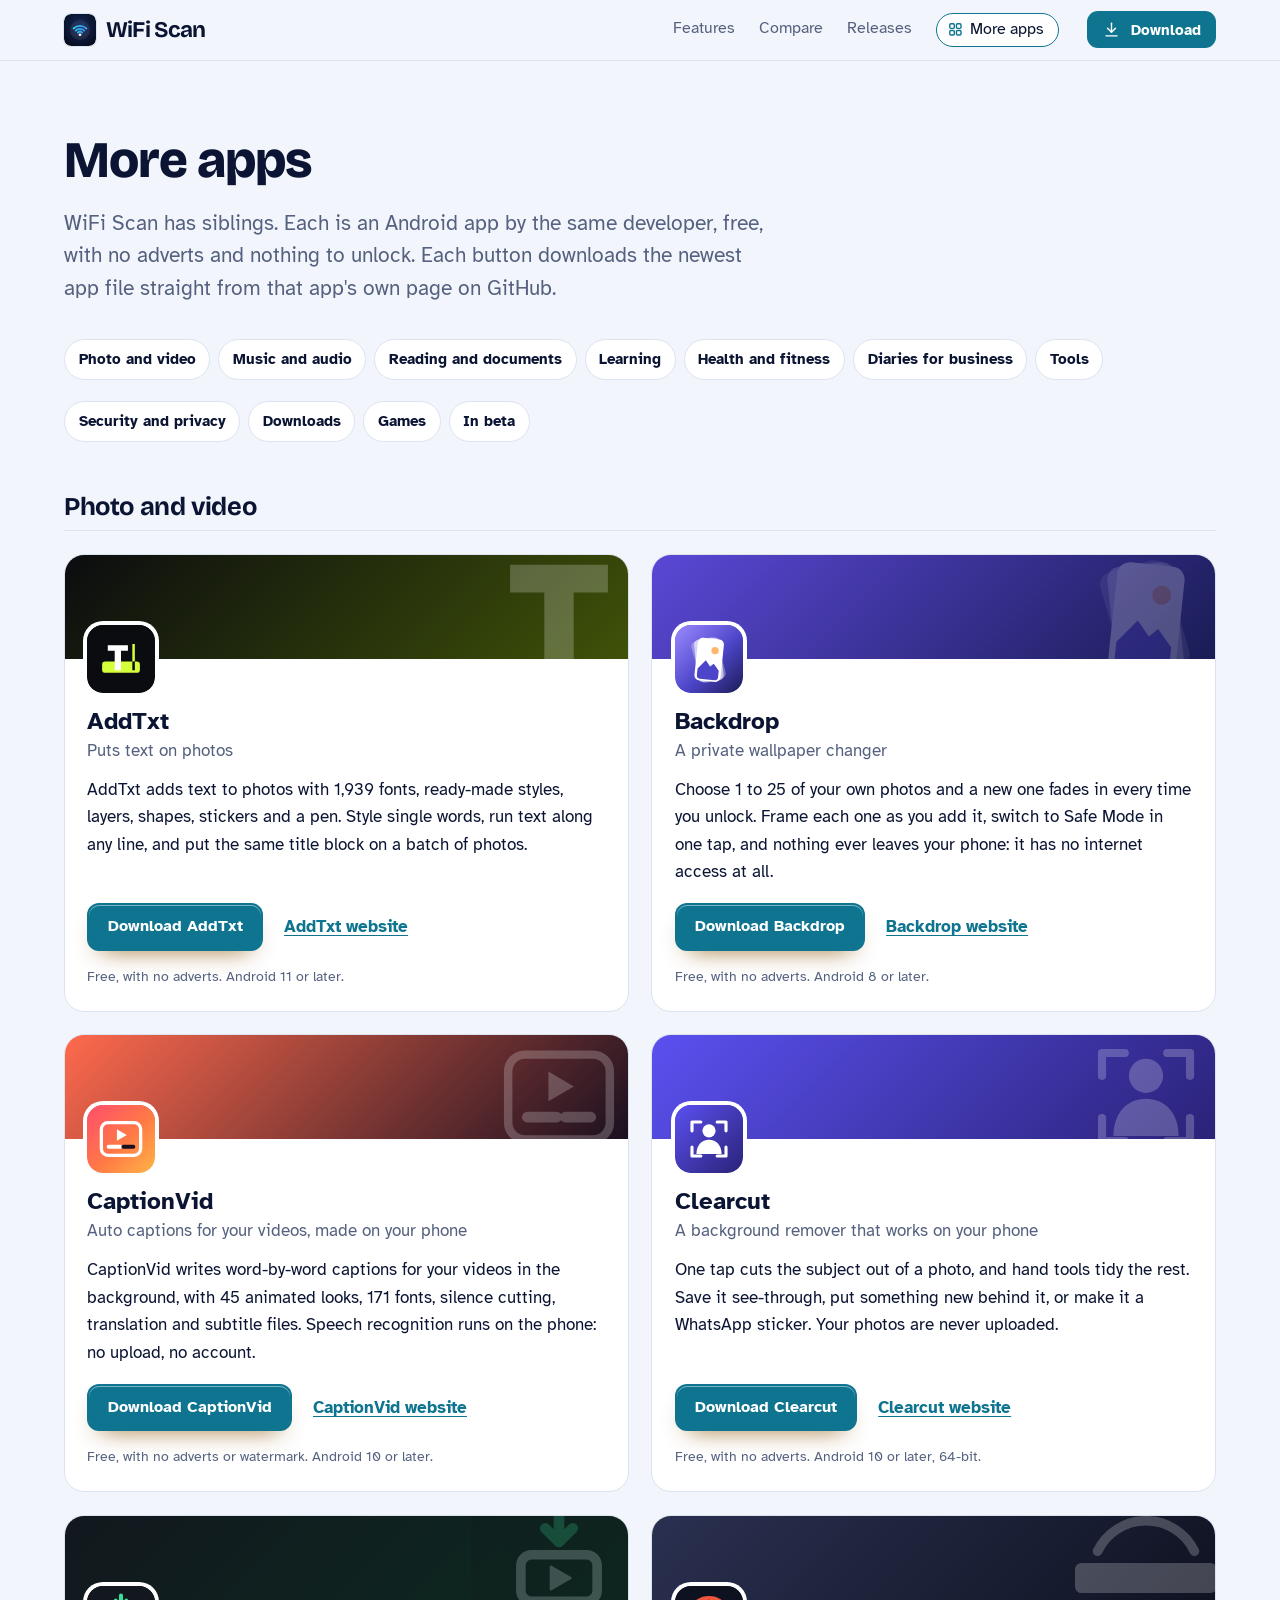
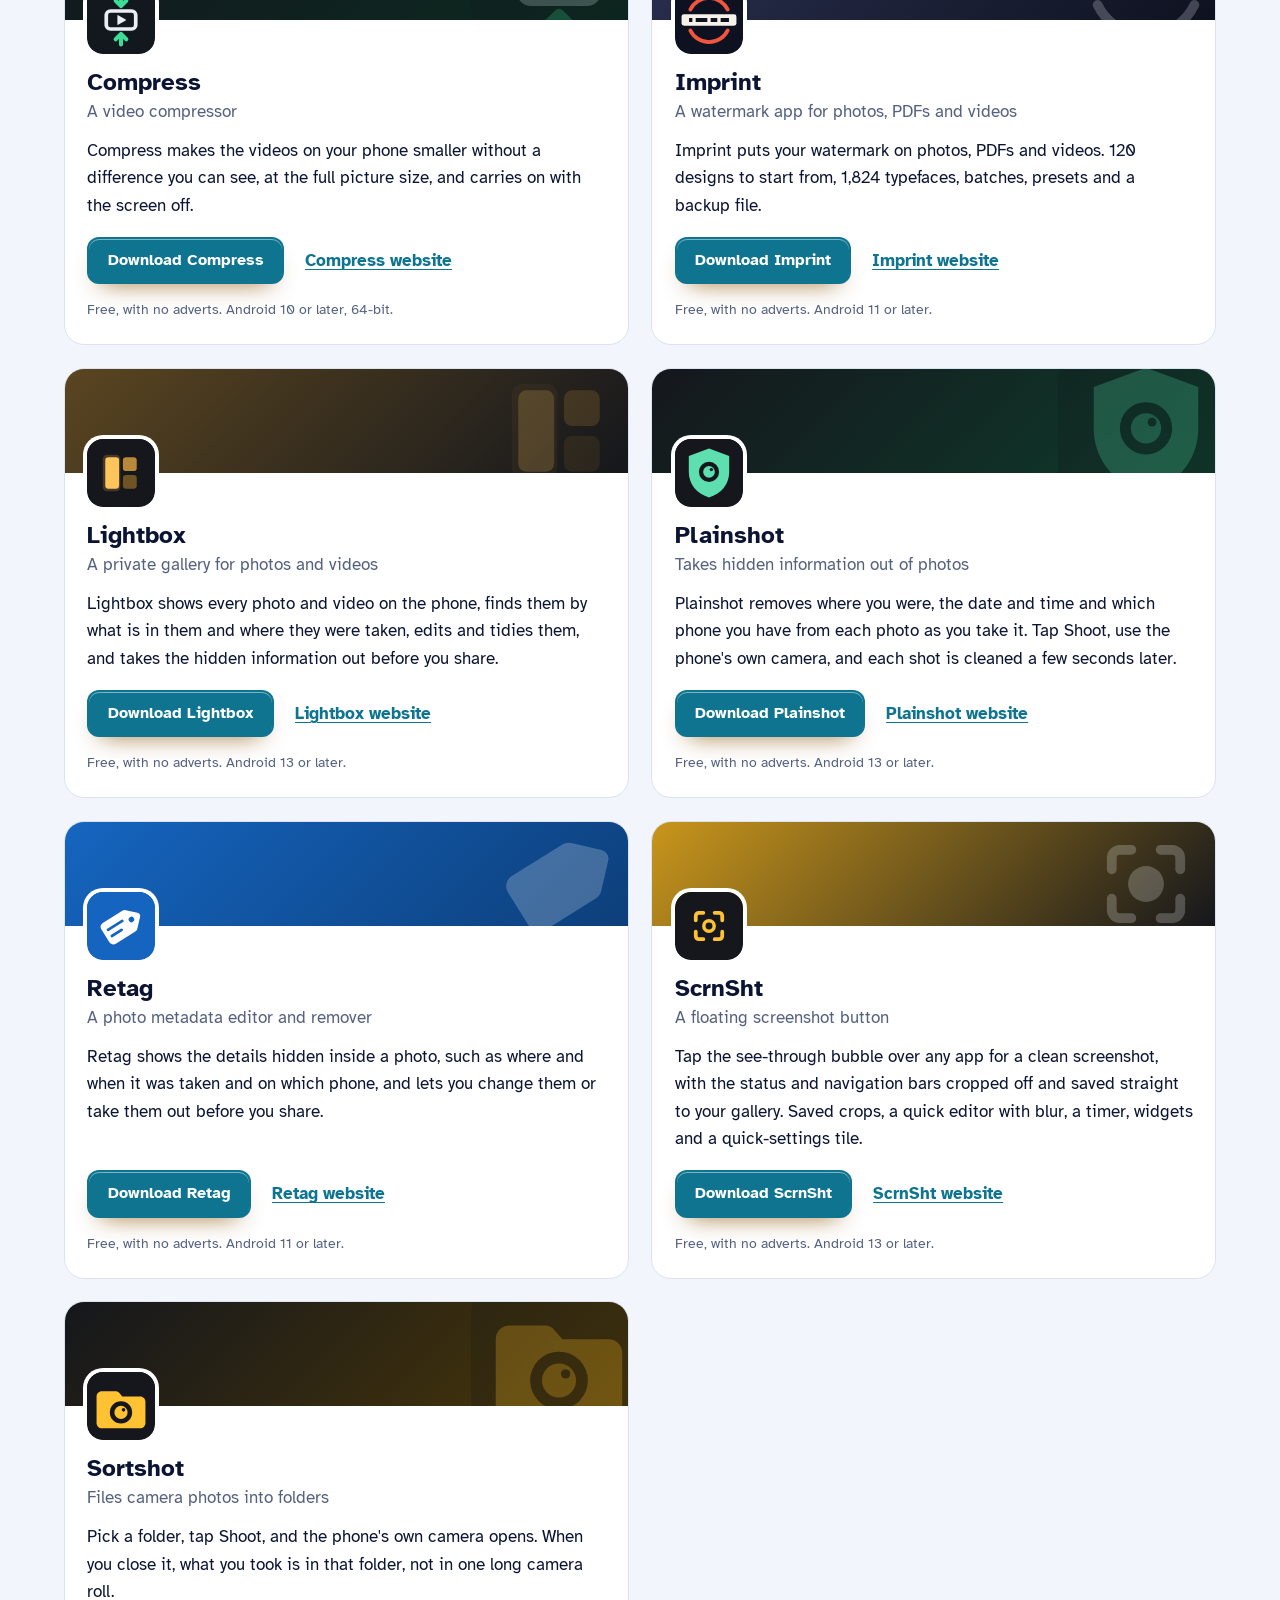
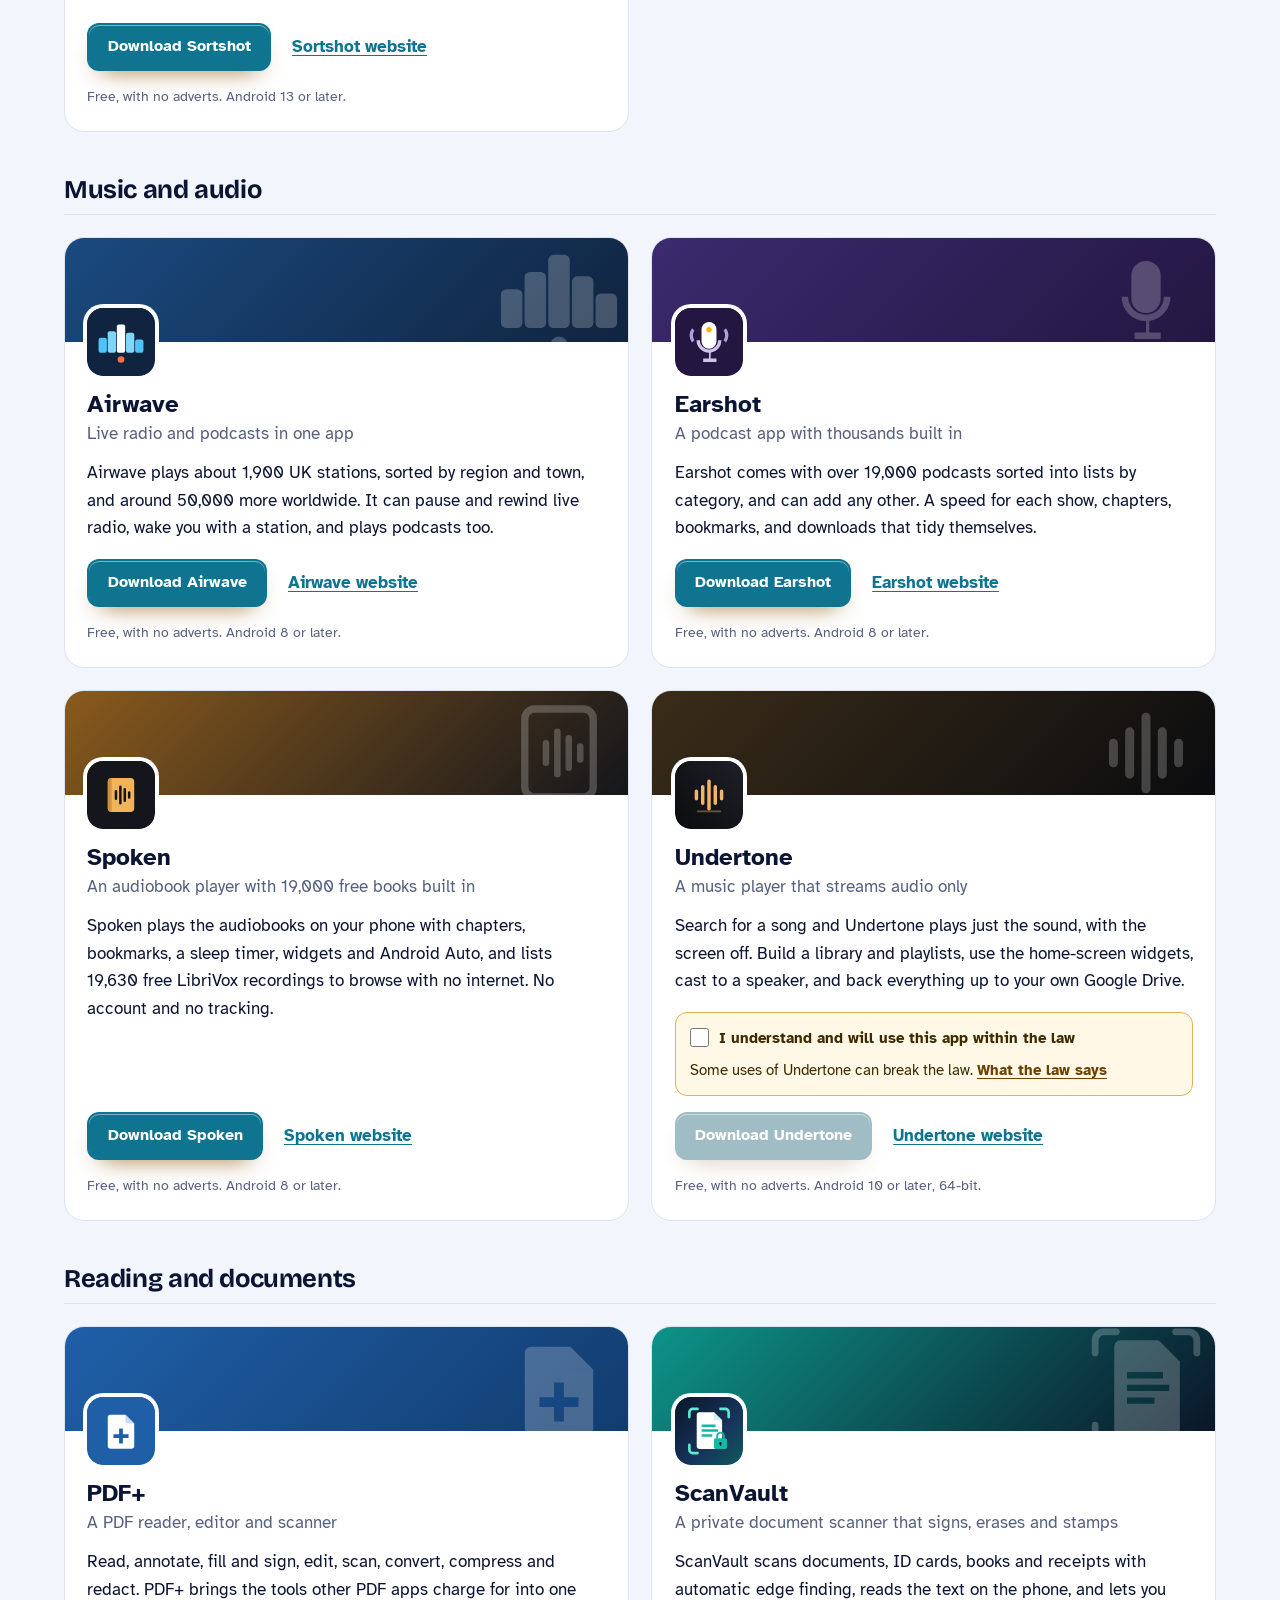
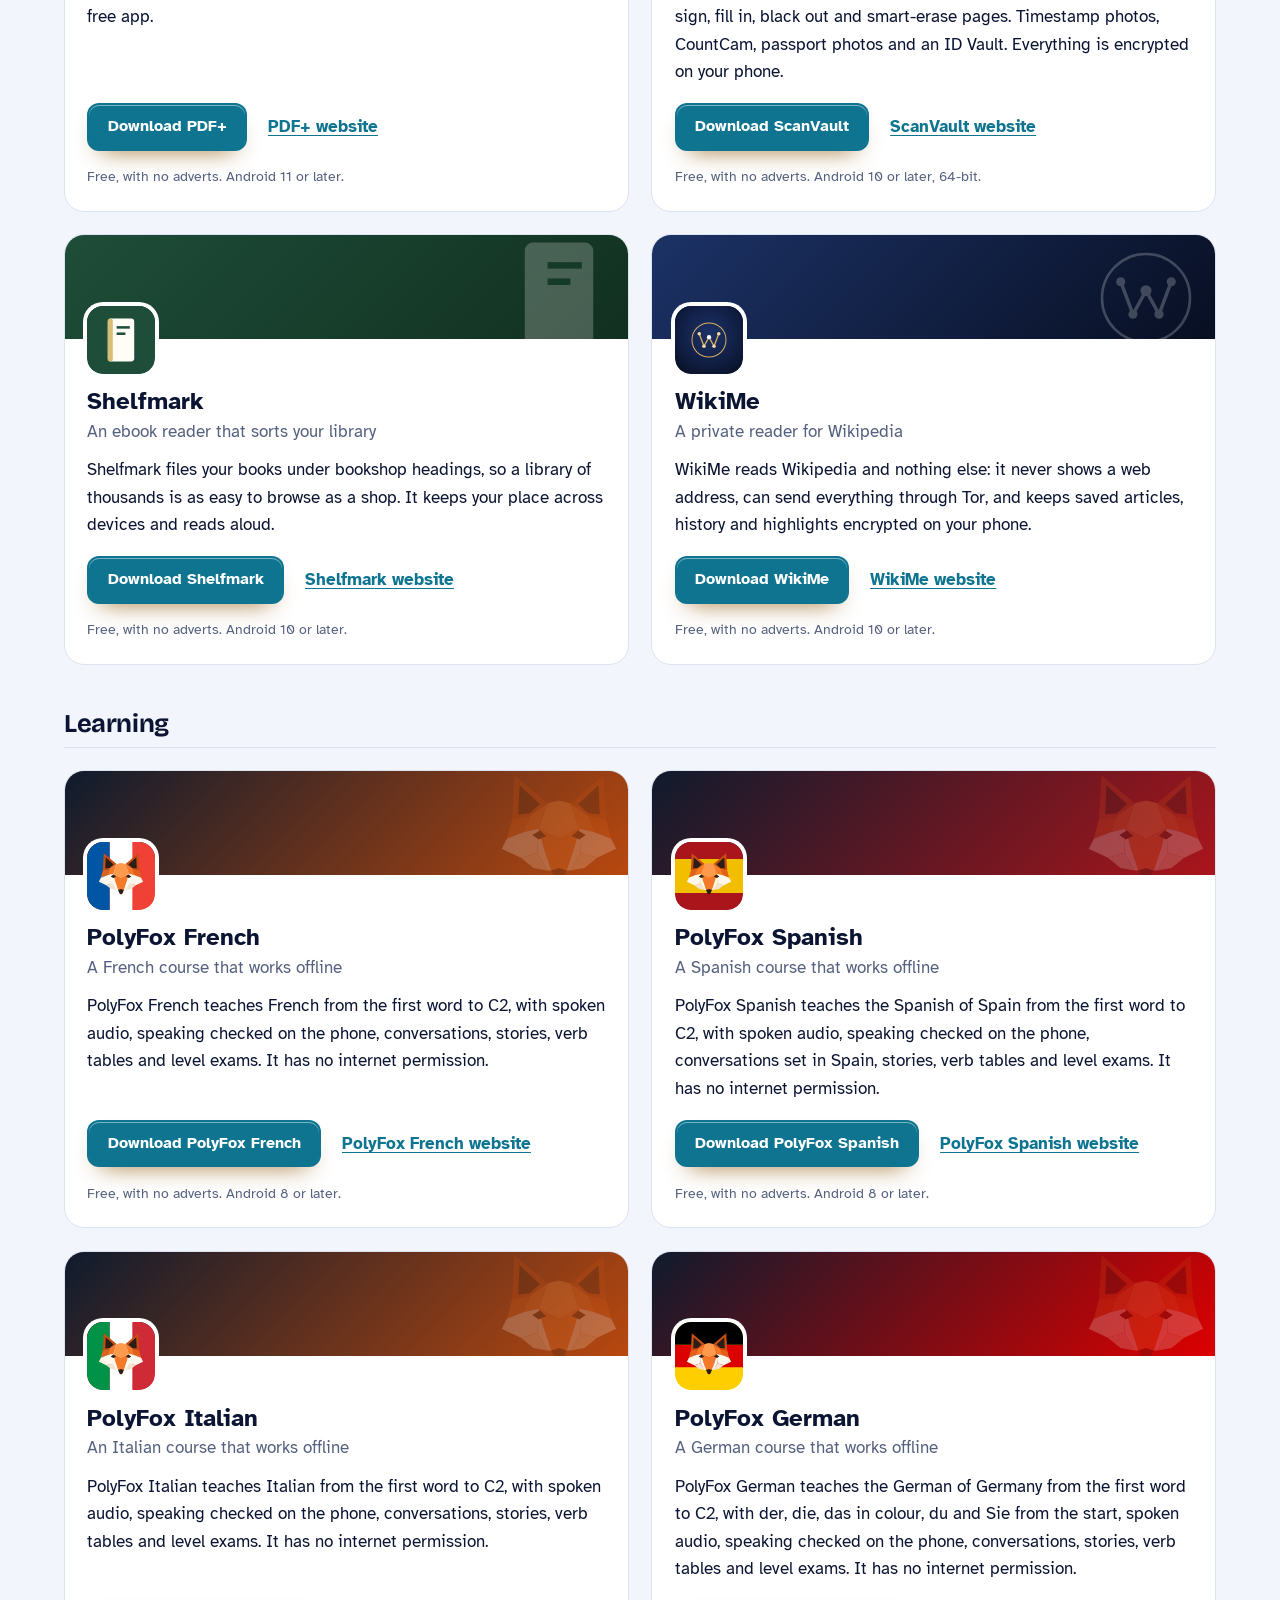
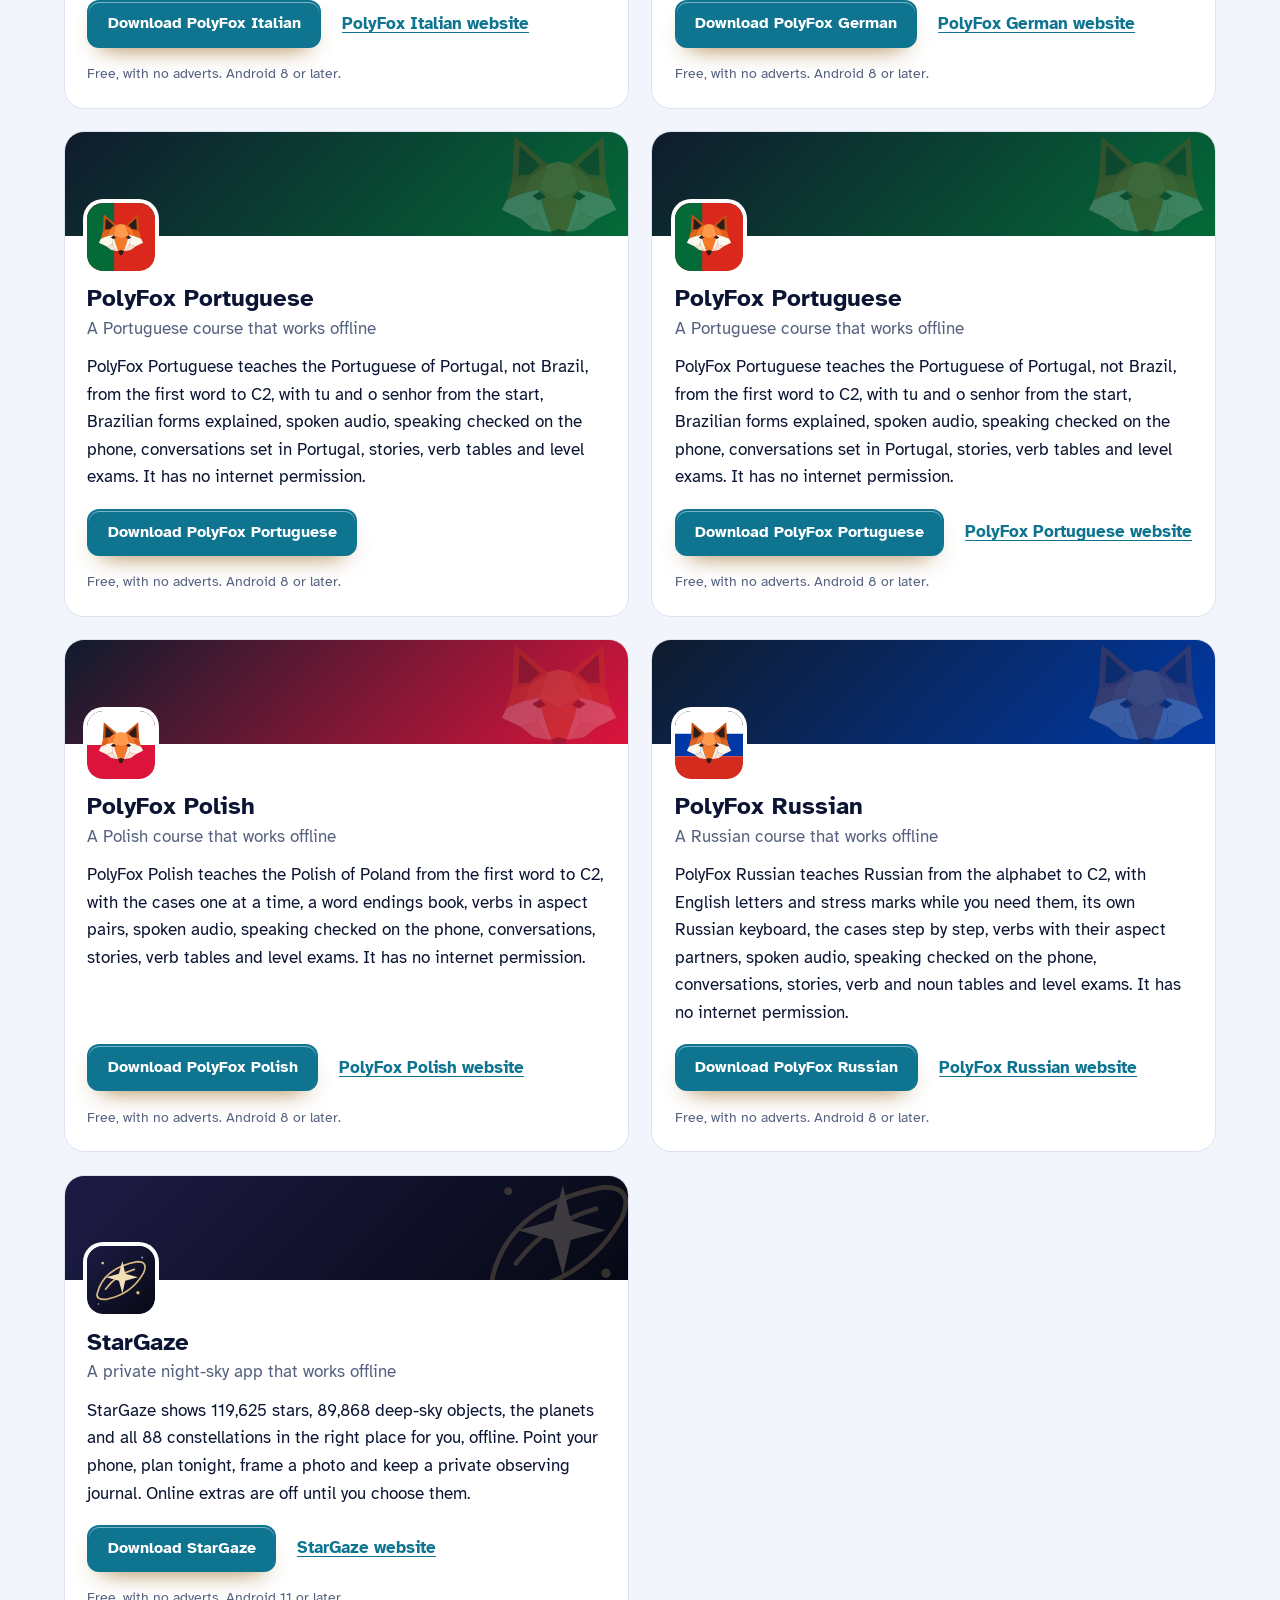
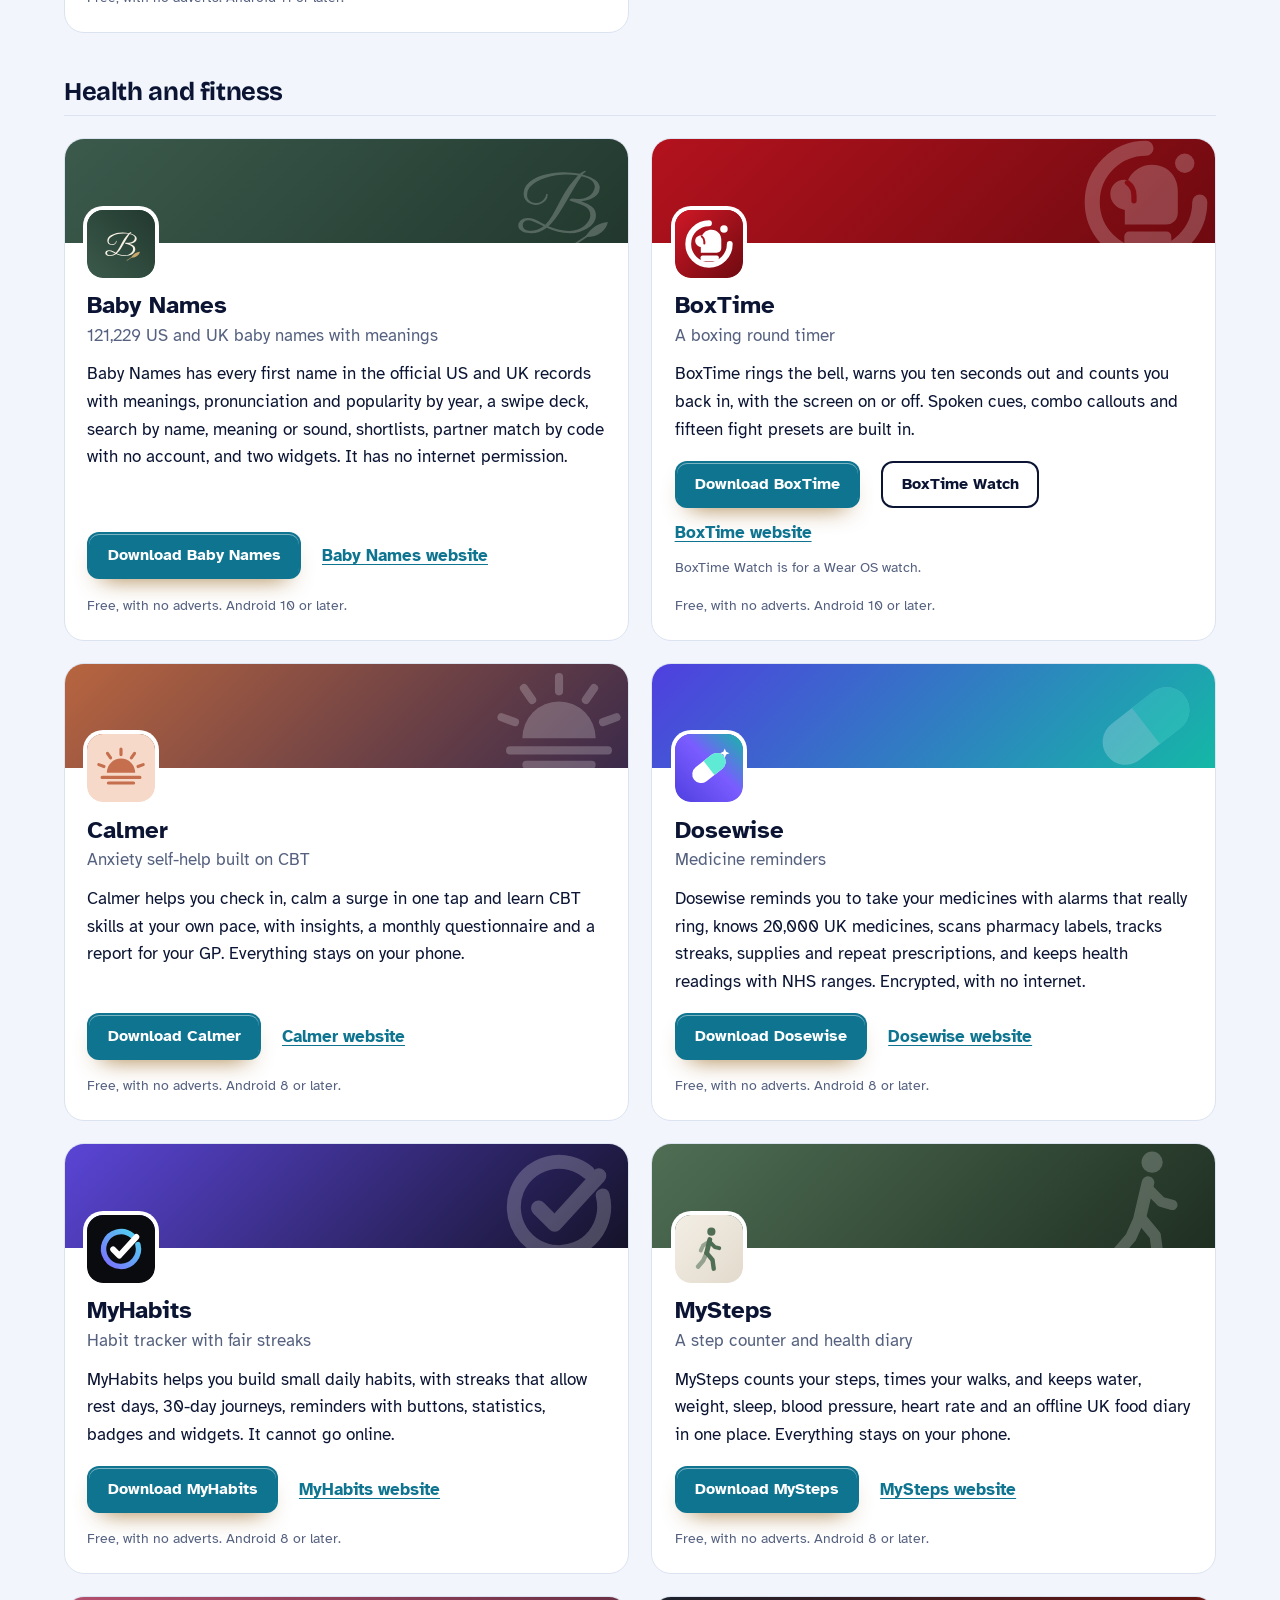
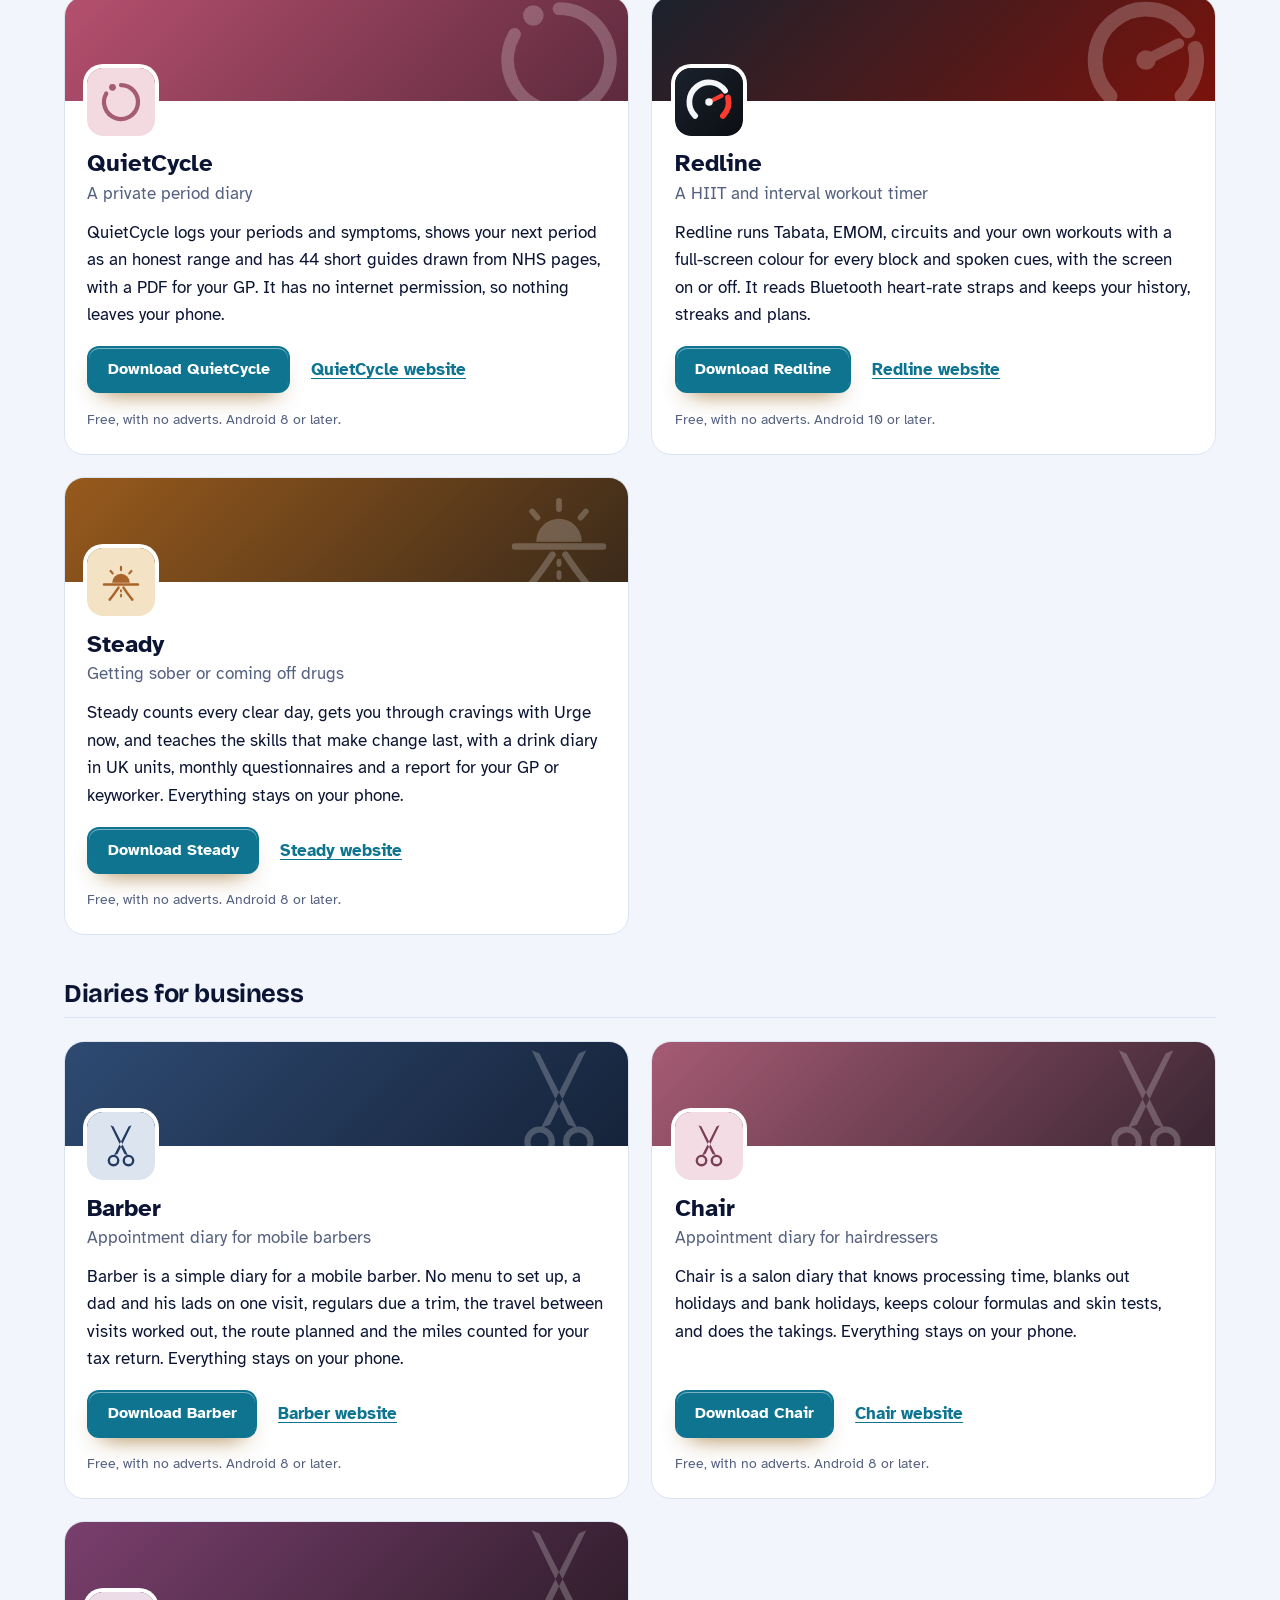
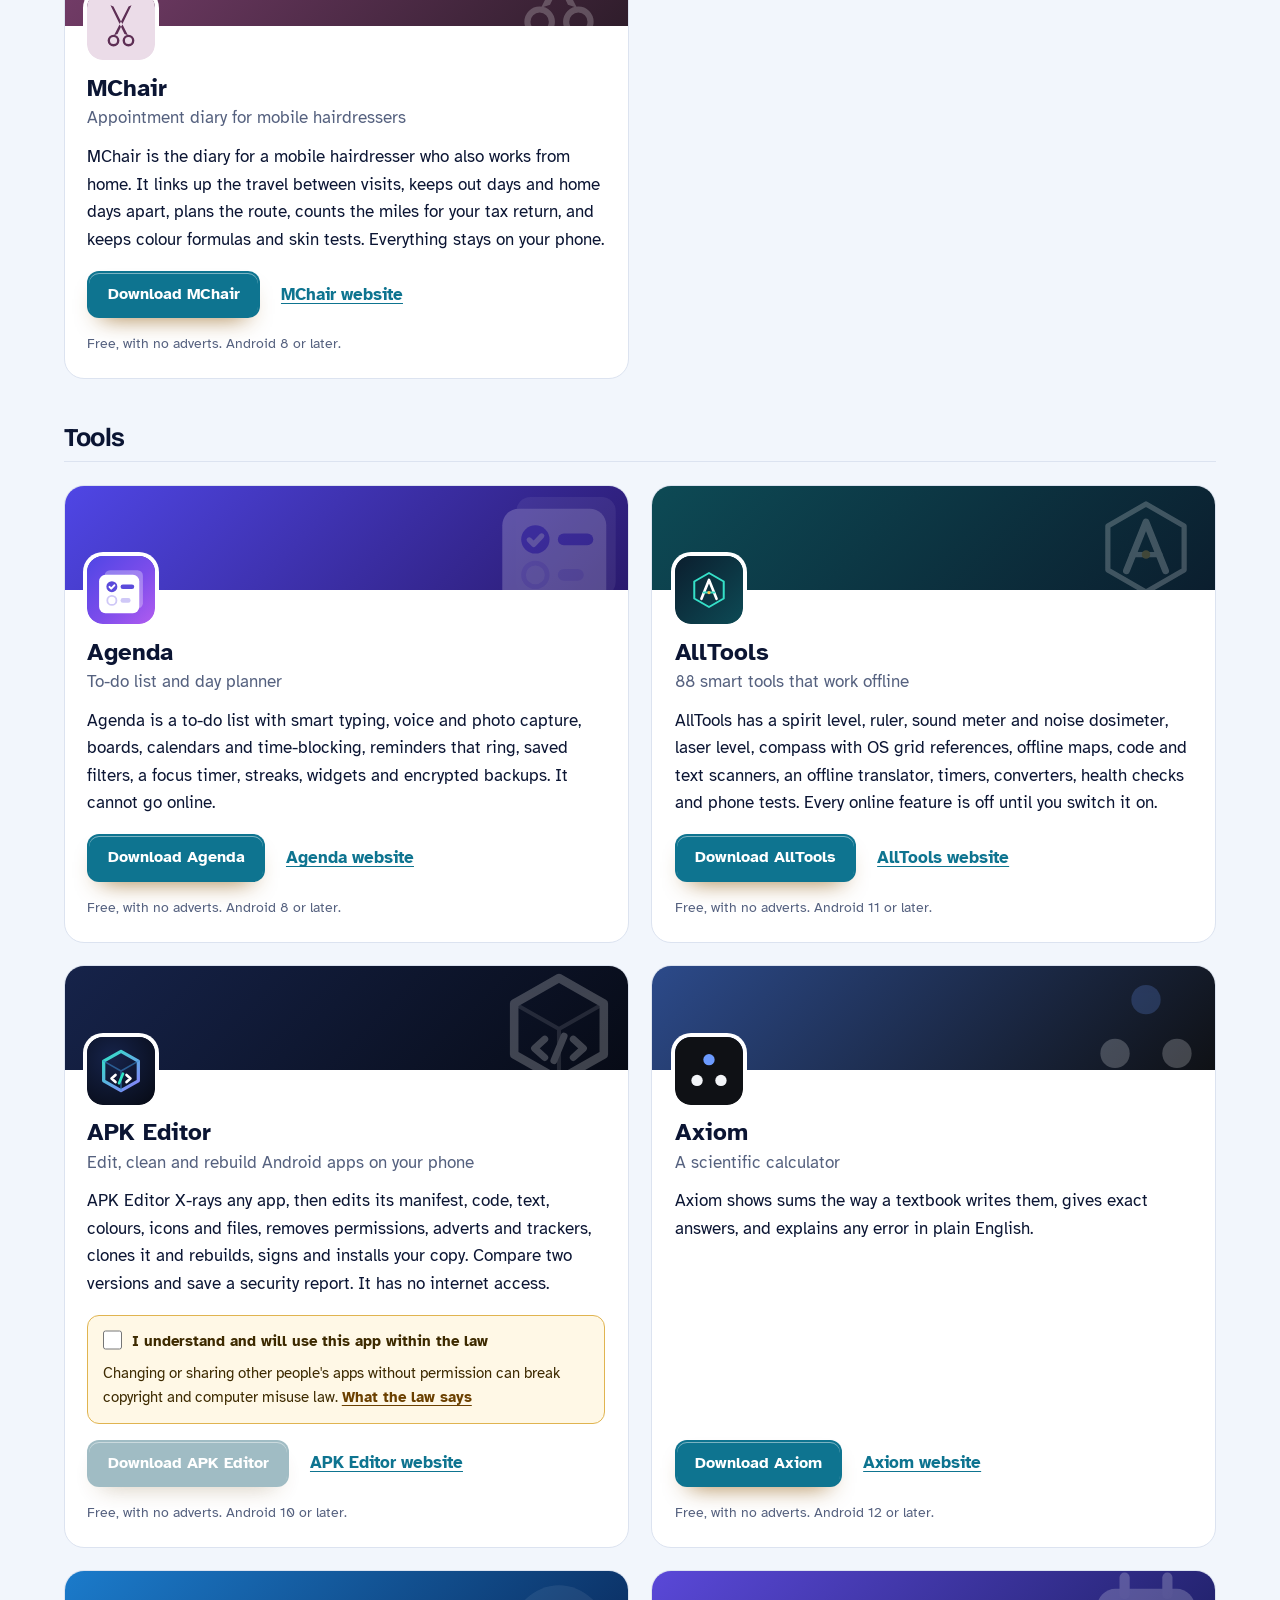
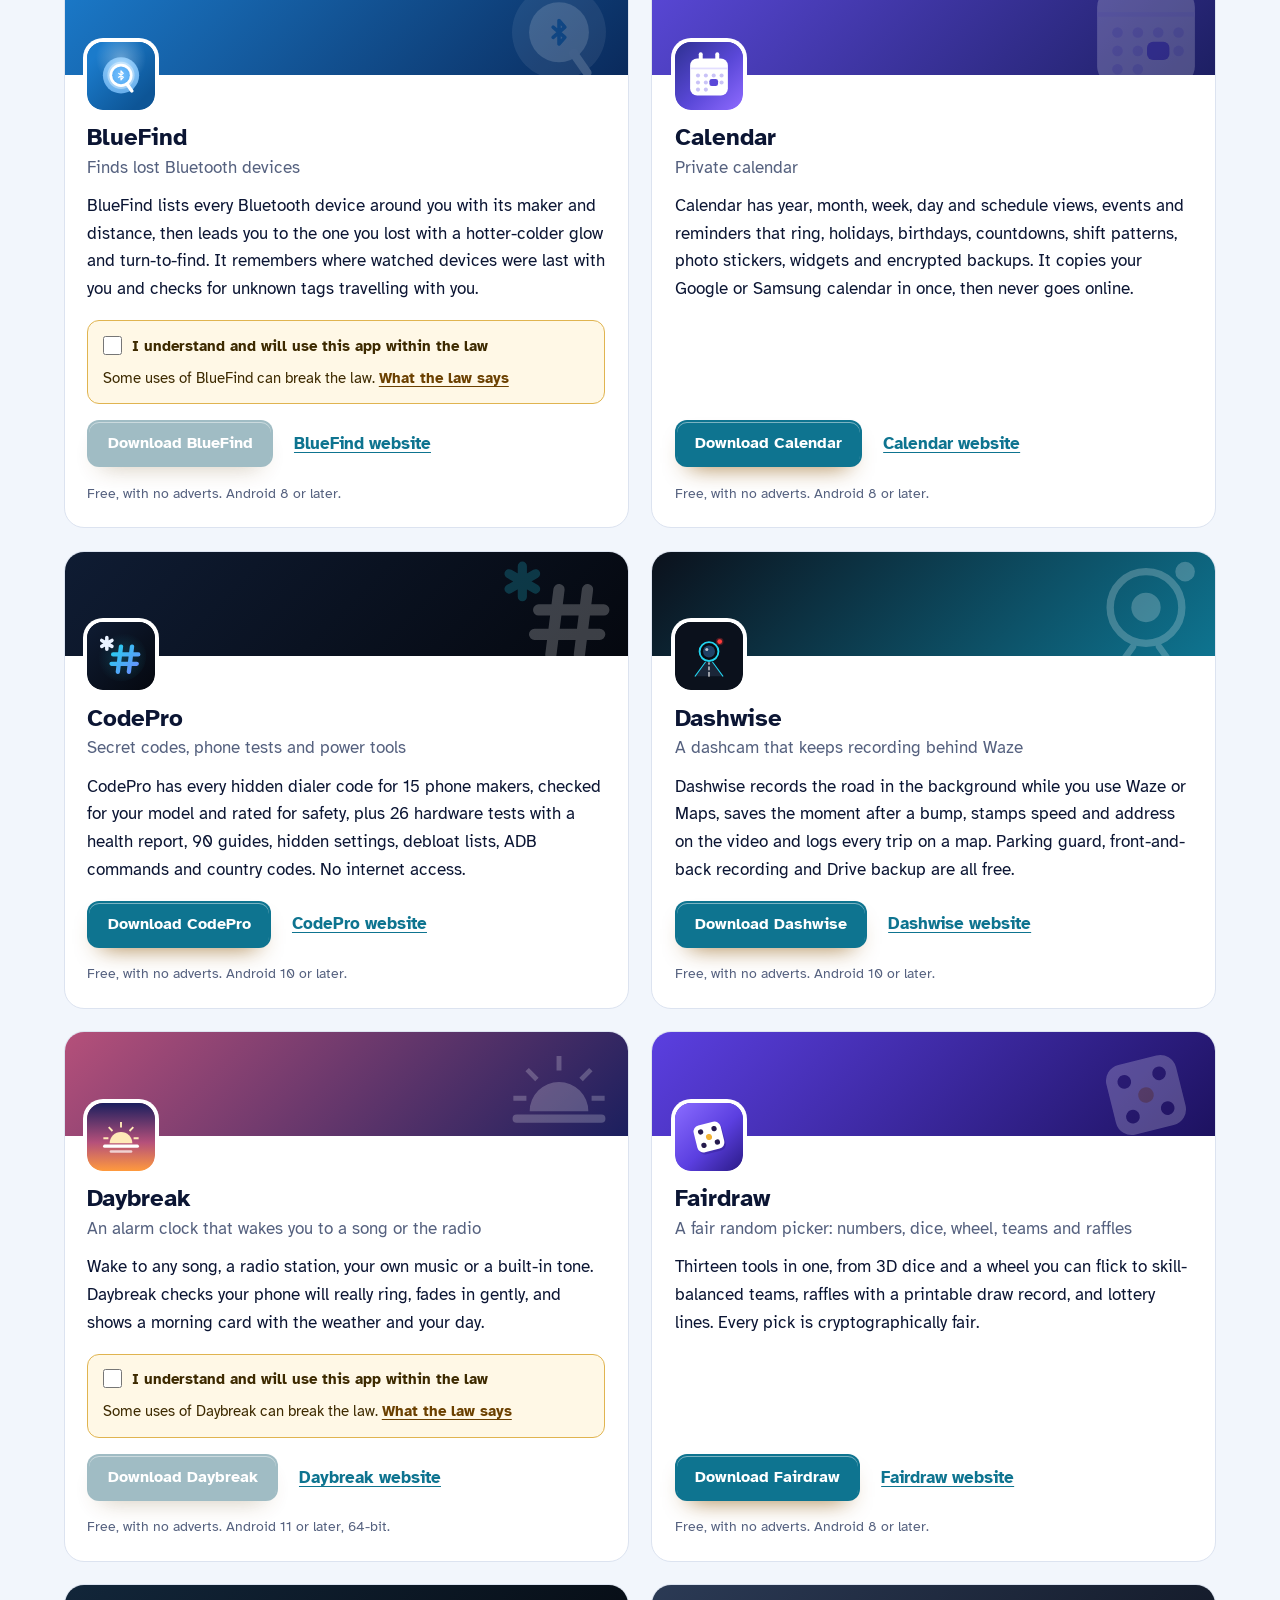
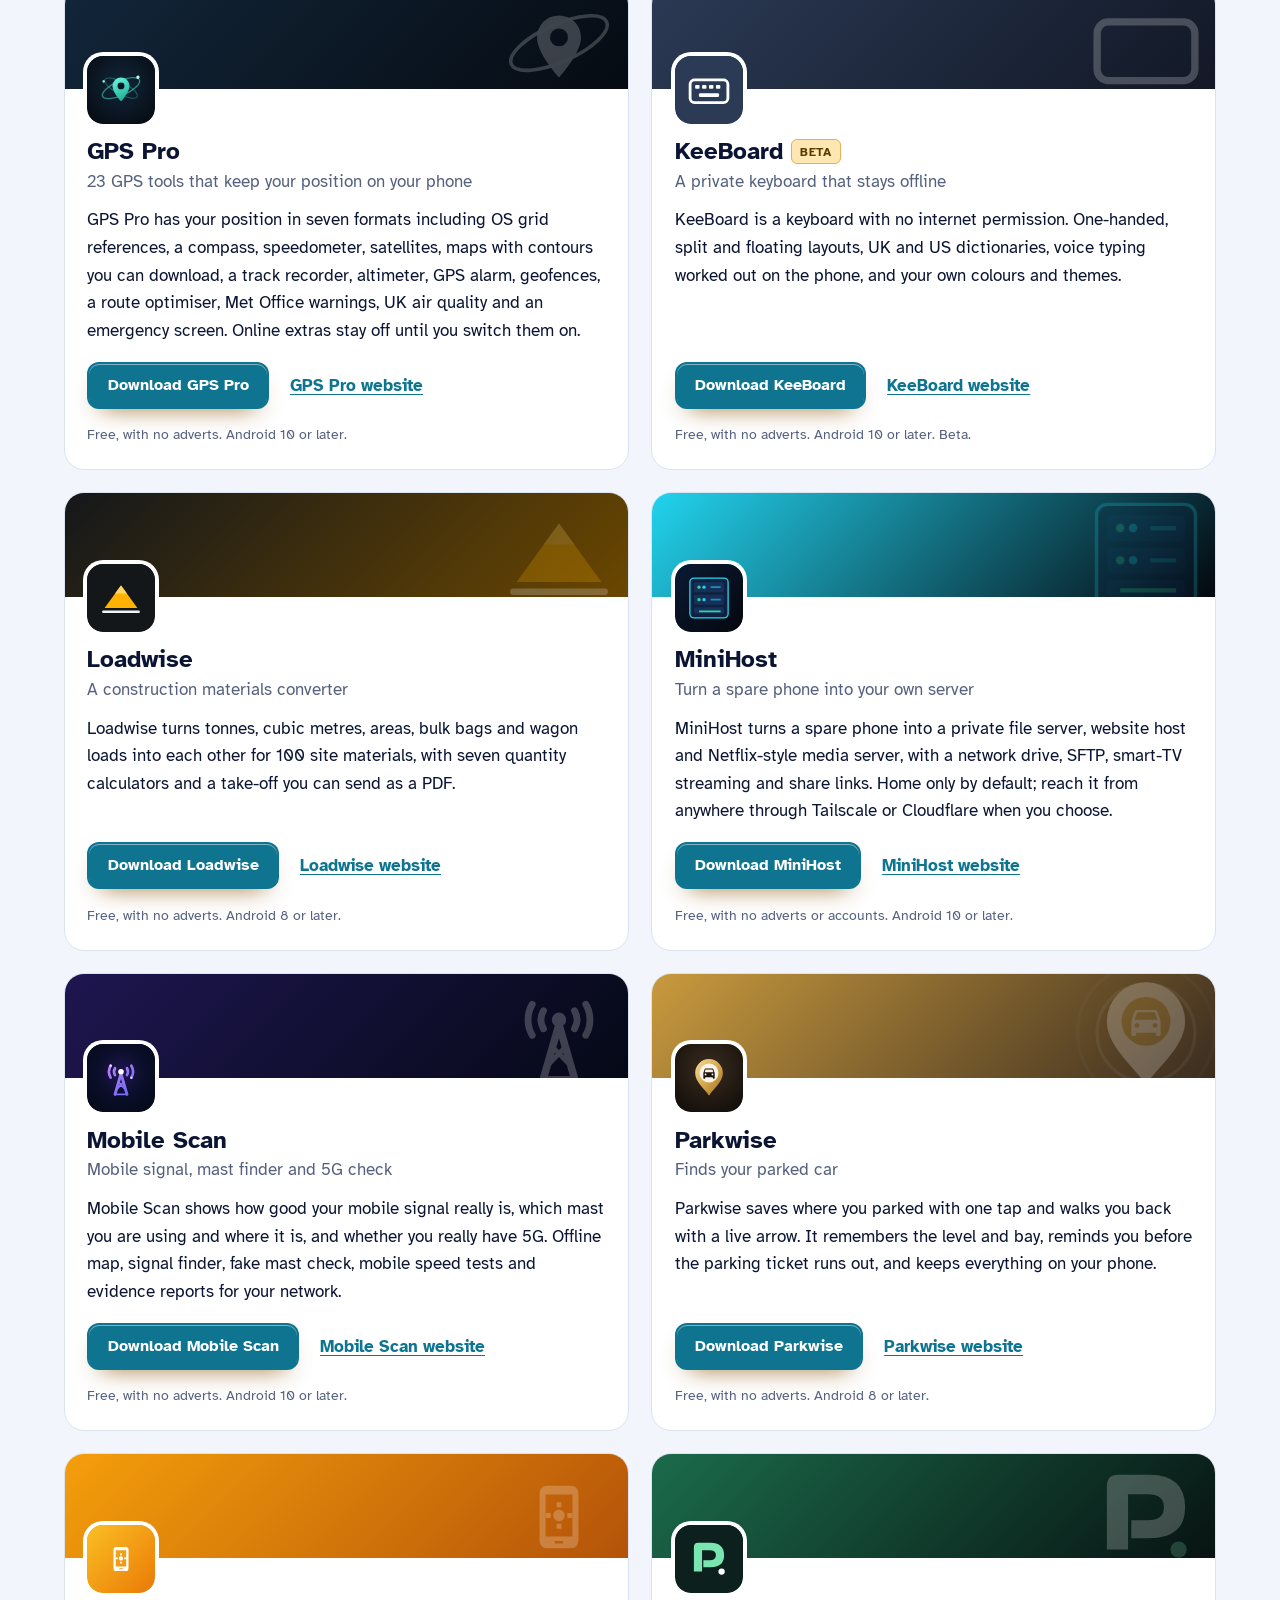
==== commit 60dea784: "More apps: add Baby Names" ====
--- a/more-apps.html
+++ b/more-apps.html
@@ -4,7 +4,7 @@
 <meta charset="utf-8">
 <meta name="viewport" content="width=device-width, initial-scale=1">
 <title>More free Android apps from the maker of WiFi Scan</title>
-<meta name="description" content="All 96 free Android apps from the maker of WiFi Scan, in one list by category, each with its download and a link to its website.">
+<meta name="description" content="All 97 free Android apps from the maker of WiFi Scan, in one list by category, each with its download and a link to its website.">
 <meta name="author" content="Jonathan Jackson">
 <link rel="canonical" href="https://customgpter.github.io/wifiscan/more-apps.html">
 <meta name="theme-color" content="#f2f6fc" media="(prefers-color-scheme: light)">
@@ -12,7 +12,7 @@
 <meta property="og:type" content="website">
 <meta property="og:site_name" content="WiFi Scan">
 <meta property="og:title" content="More free Android apps from the maker of WiFi Scan">
-<meta property="og:description" content="All 96 free Android apps from the maker of WiFi Scan, in one list by category, each with its download and a link to its website.">
+<meta property="og:description" content="All 97 free Android apps from the maker of WiFi Scan, in one list by category, each with its download and a link to its website.">
 <meta property="og:url" content="https://customgpter.github.io/wifiscan/more-apps.html">
 <meta property="og:image" content="https://customgpter.github.io/wifiscan/assets/og.png">
 <meta property="og:image:width" content="1200">
@@ -26,7 +26,7 @@
 <link rel="preload" href="./assets/fonts/atkinson-hyperlegible-latin-400-normal.woff2" as="font" type="font/woff2" crossorigin>
 <link rel="stylesheet" href="./assets/site.css?v=1">
 <link rel="stylesheet" href="./assets/house.css?v=1">
-<script type="application/ld+json">{"@context":"https://schema.org","@type":"ItemList","name":"Apps from the maker of WiFi Scan","url":"https://customgpter.github.io/wifiscan/more-apps.html","itemListElement":[{"@type":"ListItem","position":1,"name":"AddTxt","url":"https://customgpter.github.io/addtxt/"},{"@type":"ListItem","position":2,"name":"Backdrop","url":"https://customgpter.github.io/backdrop/"},{"@type":"ListItem","position":3,"name":"CaptionVid","url":"https://customgpter.github.io/captionvid/"},{"@type":"ListItem","position":4,"name":"Clearcut","url":"https://customgpter.github.io/clearcut/"},{"@type":"ListItem","position":5,"name":"Compress","url":"https://customgpter.github.io/compress/"},{"@type":"ListItem","position":6,"name":"Imprint","url":"https://customgpter.github.io/imprint/"},{"@type":"ListItem","position":7,"name":"Lightbox","url":"https://customgpter.github.io/lightbox/"},{"@type":"ListItem","position":8,"name":"Plainshot","url":"https://customgpter.github.io/plainshot/"},{"@type":"ListItem","position":9,"name":"Retag","url":"https://customgpter.github.io/retag/"},{"@type":"ListItem","position":10,"name":"ScrnSht","url":"https://customgpter.github.io/scrnsht/"},{"@type":"ListItem","position":11,"name":"Sortshot","url":"https://customgpter.github.io/sortshot/"},{"@type":"ListItem","position":12,"name":"Airwave","url":"https://customgpter.github.io/airwave/"},{"@type":"ListItem","position":13,"name":"Earshot","url":"https://customgpter.github.io/earshot/"},{"@type":"ListItem","position":14,"name":"Spoken","url":"https://customgpter.github.io/spoken/"},{"@type":"ListItem","position":15,"name":"Undertone","url":"https://customgpter.github.io/undertone/"},{"@type":"ListItem","position":16,"name":"PDF+","url":"https://customgpter.github.io/pdfplus/"},{"@type":"ListItem","position":17,"name":"ScanVault","url":"https://customgpter.github.io/scanvault/"},{"@type":"ListItem","position":18,"name":"Shelfmark","url":"https://customgpter.github.io/shelfmark/"},{"@type":"ListItem","position":19,"name":"WikiMe","url":"https://customgpter.github.io/wikime/"},{"@type":"ListItem","position":20,"name":"PolyFox French","url":"https://customgpter.github.io/polyfox/"},{"@type":"ListItem","position":21,"name":"PolyFox German","url":"https://customgpter.github.io/polyfox-german/"},{"@type":"ListItem","position":22,"name":"PolyFox Portuguese","url":"https://customgpter.github.io/polyfox-portuguese/"},{"@type":"ListItem","position":23,"name":"PolyFox Polish","url":"https://customgpter.github.io/polyfox-polish/"},{"@type":"ListItem","position":24,"name":"PolyFox Russian","url":"https://customgpter.github.io/polyfox-russian/"},{"@type":"ListItem","position":25,"name":"StarGaze","url":"https://customgpter.github.io/stargaze/"},{"@type":"ListItem","position":26,"name":"BoxTime","url":"https://customgpter.github.io/boxtime/"},{"@type":"ListItem","position":27,"name":"Calmer","url":"https://customgpter.github.io/calmer/"},{"@type":"ListItem","position":28,"name":"Dosewise","url":"https://customgpter.github.io/dosewise/"},{"@type":"ListItem","position":29,"name":"MyHabits","url":"https://customgpter.github.io/myhabits/"},{"@type":"ListItem","position":30,"name":"MySteps","url":"https://customgpter.github.io/mysteps/"},{"@type":"ListItem","position":31,"name":"QuietCycle","url":"https://customgpter.github.io/quietcycle/"},{"@type":"ListItem","position":32,"name":"Redline","url":"https://customgpter.github.io/redline/"},{"@type":"ListItem","position":33,"name":"Steady","url":"https://customgpter.github.io/steady/"},{"@type":"ListItem","position":34,"name":"Barber","url":"https://customgpter.github.io/barber/"},{"@type":"ListItem","position":35,"name":"Chair","url":"https://customgpter.github.io/chair/"},{"@type":"ListItem","position":36,"name":"MChair","url":"https://customgpter.github.io/mchair/"},{"@type":"ListItem","position":37,"name":"Agenda","url":"https://customgpter.github.io/agenda/"},{"@type":"ListItem","position":38,"name":"AllTools","url":"https://customgpter.github.io/alltools/"},{"@type":"ListItem","position":39,"name":"APK Editor","url":"https://customgpter.github.io/apkeditor/"},{"@type":"ListItem","position":40,"name":"Axiom","url":"https://customgpter.github.io/axiom/"},{"@type":"ListItem","position":41,"name":"BlueFind","url":"https://customgpter.github.io/bluefind/"},{"@type":"ListItem","position":42,"name":"Calendar","url":"https://customgpter.github.io/calendar/"},{"@type":"ListItem","position":43,"name":"CodePro","url":"https://customgpter.github.io/codepro/"},{"@type":"ListItem","position":44,"name":"Dashwise","url":"https://customgpter.github.io/dashwise/"},{"@type":"ListItem","position":45,"name":"Daybreak","url":"https://customgpter.github.io/daybreak/"},{"@type":"ListItem","position":46,"name":"Fairdraw","url":"https://customgpter.github.io/fairdraw/"},{"@type":"ListItem","position":47,"name":"GPS Pro","url":"https://customgpter.github.io/gpspro/"},{"@type":"ListItem","position":48,"name":"KeeBoard","url":"https://customgpter.github.io/keeboard/"},{"@type":"ListItem","position":49,"name":"Loadwise","url":"https://customgpter.github.io/loadwise/"},{"@type":"ListItem","position":50,"name":"MiniHost","url":"https://customgpter.github.io/minihost/"},{"@type":"ListItem","position":51,"name":"Mobile Scan","url":"https://customgpter.github.io/mobilescan/"},{"@type":"ListItem","position":52,"name":"Parkwise","url":"https://customgpter.github.io/parkwise/"},{"@type":"ListItem","position":53,"name":"Pocketmind","url":"https://customgpter.github.io/pocketmind/"},{"@type":"ListItem","position":54,"name":"Refine","url":"https://customgpter.github.io/refine/"},{"@type":"ListItem","position":55,"name":"Shiftwise","url":"https://customgpter.github.io/shiftwise/"},{"@type":"ListItem","position":56,"name":"SimpleCalc","url":"https://customgpter.github.io/simplecalc/"},{"@type":"ListItem","position":57,"name":"Skyline","url":"https://customgpter.github.io/skyline/"},{"@type":"ListItem","position":58,"name":"Slipway","url":"https://customgpter.github.io/slipway/"},{"@type":"ListItem","position":59,"name":"Tagger","url":"https://customgpter.github.io/tagger/"},{"@type":"ListItem","position":60,"name":"TotalClean","url":"https://customgpter.github.io/totalclean/"},{"@type":"ListItem","position":61,"name":"TVLink","url":"https://customgpter.github.io/tvlink/"},{"@type":"ListItem","position":62,"name":"Unbox","url":"https://customgpter.github.io/unbox/"},{"@type":"ListItem","position":63,"name":"WhatsKeep","url":"https://customgpter.github.io/whatskeep/"},{"@type":"ListItem","position":64,"name":"WiFi Scan","url":"https://customgpter.github.io/wifiscan/"},{"@type":"ListItem","position":65,"name":"Auditly","url":"https://customgpter.github.io/auditly/"},{"@type":"ListItem","position":66,"name":"Backchannel","url":"https://customgpter.github.io/backchannel/"},{"@type":"ListItem","position":67,"name":"ENotes","url":"https://customgpter.github.io/enotes/"},{"@type":"ListItem","position":68,"name":"FindMe","url":"https://customgpter.github.io/findme/"},{"@type":"ListItem","position":69,"name":"iLock","url":"https://customgpter.github.io/ilock/"},{"@type":"ListItem","position":70,"name":"ImSafe","url":"https://customgpter.github.io/imsafe/"},{"@type":"ListItem","position":71,"name":"IShred","url":"https://customgpter.github.io/ishred/"},{"@type":"ListItem","position":72,"name":"LockBox","url":"https://customgpter.github.io/lockbox/"},{"@type":"ListItem","position":73,"name":"PassVault","url":"https://customgpter.github.io/passvault/"},{"@type":"ListItem","position":74,"name":"SpyFind","url":"https://customgpter.github.io/spyfind/"},{"@type":"ListItem","position":75,"name":"TextWipe","url":"https://customgpter.github.io/textwipe/"},{"@type":"ListItem","position":76,"name":"Tracewire","url":"https://customgpter.github.io/tracewire/"},{"@type":"ListItem","position":77,"name":"Vigil","url":"https://customgpter.github.io/vigil/"},{"@type":"ListItem","position":78,"name":"Grab","url":"https://customgpter.github.io/grab/"},{"@type":"ListItem","position":79,"name":"Swarm","url":"https://customgpter.github.io/swarm/"},{"@type":"ListItem","position":80,"name":"Plane Games","url":"https://customgpter.github.io/plane-games/"},{"@type":"ListItem","position":81,"name":"Ninefold","url":"https://customgpter.github.io/ninefold/"},{"@type":"ListItem","position":82,"name":"Cubewise","url":"https://customgpter.github.io/cubewise/"},{"@type":"ListItem","position":83,"name":"Tilewise","url":"https://customgpter.github.io/tilewise/"},{"@type":"ListItem","position":84,"name":"Letterwise","url":"https://customgpter.github.io/letterwise/"},{"@type":"ListItem","position":85,"name":"Kingside","url":"https://customgpter.github.io/kingside/"},{"@type":"ListItem","position":86,"name":"Deckhand","url":"https://customgpter.github.io/deckhand/"},{"@type":"ListItem","position":87,"name":"SNESForge","url":"https://customgpter.github.io/snesforge/"},{"@type":"ListItem","position":88,"name":"Fame Boy","url":"https://customgpter.github.io/fameboy/"},{"@type":"ListItem","position":89,"name":"PSPPro","url":"https://customgpter.github.io/psppro/"},{"@type":"ListItem","position":90,"name":"MegaGen","url":"https://customgpter.github.io/megagen/"},{"@type":"ListItem","position":91,"name":"QVR","url":"https://customgpter.github.io/qvr/"},{"@type":"ListItem","position":92,"name":"QVR Watch","url":"https://customgpter.github.io/qvr-watch/"},{"@type":"ListItem","position":93,"name":"QVRLite","url":"https://customgpter.github.io/qvrlite/"},{"@type":"ListItem","position":94,"name":"Onionz","url":"https://customgpter.github.io/onionz/"},{"@type":"ListItem","position":95,"name":"OnionzWeb","url":"https://customgpter.github.io/onionzweb/"}]}</script>
+<script type="application/ld+json">{"@context":"https://schema.org","@type":"ItemList","name":"Apps from the maker of WiFi Scan","url":"https://customgpter.github.io/wifiscan/more-apps.html","itemListElement":[{"@type":"ListItem","position":1,"name":"AddTxt","url":"https://customgpter.github.io/addtxt/"},{"@type":"ListItem","position":2,"name":"Backdrop","url":"https://customgpter.github.io/backdrop/"},{"@type":"ListItem","position":3,"name":"CaptionVid","url":"https://customgpter.github.io/captionvid/"},{"@type":"ListItem","position":4,"name":"Clearcut","url":"https://customgpter.github.io/clearcut/"},{"@type":"ListItem","position":5,"name":"Compress","url":"https://customgpter.github.io/compress/"},{"@type":"ListItem","position":6,"name":"Imprint","url":"https://customgpter.github.io/imprint/"},{"@type":"ListItem","position":7,"name":"Lightbox","url":"https://customgpter.github.io/lightbox/"},{"@type":"ListItem","position":8,"name":"Plainshot","url":"https://customgpter.github.io/plainshot/"},{"@type":"ListItem","position":9,"name":"Retag","url":"https://customgpter.github.io/retag/"},{"@type":"ListItem","position":10,"name":"ScrnSht","url":"https://customgpter.github.io/scrnsht/"},{"@type":"ListItem","position":11,"name":"Sortshot","url":"https://customgpter.github.io/sortshot/"},{"@type":"ListItem","position":12,"name":"Airwave","url":"https://customgpter.github.io/airwave/"},{"@type":"ListItem","position":13,"name":"Earshot","url":"https://customgpter.github.io/earshot/"},{"@type":"ListItem","position":14,"name":"Spoken","url":"https://customgpter.github.io/spoken/"},{"@type":"ListItem","position":15,"name":"Undertone","url":"https://customgpter.github.io/undertone/"},{"@type":"ListItem","position":16,"name":"PDF+","url":"https://customgpter.github.io/pdfplus/"},{"@type":"ListItem","position":17,"name":"ScanVault","url":"https://customgpter.github.io/scanvault/"},{"@type":"ListItem","position":18,"name":"Shelfmark","url":"https://customgpter.github.io/shelfmark/"},{"@type":"ListItem","position":19,"name":"WikiMe","url":"https://customgpter.github.io/wikime/"},{"@type":"ListItem","position":20,"name":"PolyFox French","url":"https://customgpter.github.io/polyfox/"},{"@type":"ListItem","position":21,"name":"PolyFox German","url":"https://customgpter.github.io/polyfox-german/"},{"@type":"ListItem","position":22,"name":"PolyFox Portuguese","url":"https://customgpter.github.io/polyfox-portuguese/"},{"@type":"ListItem","position":23,"name":"PolyFox Polish","url":"https://customgpter.github.io/polyfox-polish/"},{"@type":"ListItem","position":24,"name":"PolyFox Russian","url":"https://customgpter.github.io/polyfox-russian/"},{"@type":"ListItem","position":25,"name":"StarGaze","url":"https://customgpter.github.io/stargaze/"},{"@type":"ListItem","position":26,"name":"Baby Names","url":"https://customgpter.github.io/babynames/"},{"@type":"ListItem","position":27,"name":"BoxTime","url":"https://customgpter.github.io/boxtime/"},{"@type":"ListItem","position":28,"name":"Calmer","url":"https://customgpter.github.io/calmer/"},{"@type":"ListItem","position":29,"name":"Dosewise","url":"https://customgpter.github.io/dosewise/"},{"@type":"ListItem","position":30,"name":"MyHabits","url":"https://customgpter.github.io/myhabits/"},{"@type":"ListItem","position":31,"name":"MySteps","url":"https://customgpter.github.io/mysteps/"},{"@type":"ListItem","position":32,"name":"QuietCycle","url":"https://customgpter.github.io/quietcycle/"},{"@type":"ListItem","position":33,"name":"Redline","url":"https://customgpter.github.io/redline/"},{"@type":"ListItem","position":34,"name":"Steady","url":"https://customgpter.github.io/steady/"},{"@type":"ListItem","position":35,"name":"Barber","url":"https://customgpter.github.io/barber/"},{"@type":"ListItem","position":36,"name":"Chair","url":"https://customgpter.github.io/chair/"},{"@type":"ListItem","position":37,"name":"MChair","url":"https://customgpter.github.io/mchair/"},{"@type":"ListItem","position":38,"name":"Agenda","url":"https://customgpter.github.io/agenda/"},{"@type":"ListItem","position":39,"name":"AllTools","url":"https://customgpter.github.io/alltools/"},{"@type":"ListItem","position":40,"name":"APK Editor","url":"https://customgpter.github.io/apkeditor/"},{"@type":"ListItem","position":41,"name":"Axiom","url":"https://customgpter.github.io/axiom/"},{"@type":"ListItem","position":42,"name":"BlueFind","url":"https://customgpter.github.io/bluefind/"},{"@type":"ListItem","position":43,"name":"Calendar","url":"https://customgpter.github.io/calendar/"},{"@type":"ListItem","position":44,"name":"CodePro","url":"https://customgpter.github.io/codepro/"},{"@type":"ListItem","position":45,"name":"Dashwise","url":"https://customgpter.github.io/dashwise/"},{"@type":"ListItem","position":46,"name":"Daybreak","url":"https://customgpter.github.io/daybreak/"},{"@type":"ListItem","position":47,"name":"Fairdraw","url":"https://customgpter.github.io/fairdraw/"},{"@type":"ListItem","position":48,"name":"GPS Pro","url":"https://customgpter.github.io/gpspro/"},{"@type":"ListItem","position":49,"name":"KeeBoard","url":"https://customgpter.github.io/keeboard/"},{"@type":"ListItem","position":50,"name":"Loadwise","url":"https://customgpter.github.io/loadwise/"},{"@type":"ListItem","position":51,"name":"MiniHost","url":"https://customgpter.github.io/minihost/"},{"@type":"ListItem","position":52,"name":"Mobile Scan","url":"https://customgpter.github.io/mobilescan/"},{"@type":"ListItem","position":53,"name":"Parkwise","url":"https://customgpter.github.io/parkwise/"},{"@type":"ListItem","position":54,"name":"Pocketmind","url":"https://customgpter.github.io/pocketmind/"},{"@type":"ListItem","position":55,"name":"Refine","url":"https://customgpter.github.io/refine/"},{"@type":"ListItem","position":56,"name":"Shiftwise","url":"https://customgpter.github.io/shiftwise/"},{"@type":"ListItem","position":57,"name":"SimpleCalc","url":"https://customgpter.github.io/simplecalc/"},{"@type":"ListItem","position":58,"name":"Skyline","url":"https://customgpter.github.io/skyline/"},{"@type":"ListItem","position":59,"name":"Slipway","url":"https://customgpter.github.io/slipway/"},{"@type":"ListItem","position":60,"name":"Tagger","url":"https://customgpter.github.io/tagger/"},{"@type":"ListItem","position":61,"name":"TotalClean","url":"https://customgpter.github.io/totalclean/"},{"@type":"ListItem","position":62,"name":"TVLink","url":"https://customgpter.github.io/tvlink/"},{"@type":"ListItem","position":63,"name":"Unbox","url":"https://customgpter.github.io/unbox/"},{"@type":"ListItem","position":64,"name":"WhatsKeep","url":"https://customgpter.github.io/whatskeep/"},{"@type":"ListItem","position":65,"name":"WiFi Scan","url":"https://customgpter.github.io/wifiscan/"},{"@type":"ListItem","position":66,"name":"Auditly","url":"https://customgpter.github.io/auditly/"},{"@type":"ListItem","position":67,"name":"Backchannel","url":"https://customgpter.github.io/backchannel/"},{"@type":"ListItem","position":68,"name":"ENotes","url":"https://customgpter.github.io/enotes/"},{"@type":"ListItem","position":69,"name":"FindMe","url":"https://customgpter.github.io/findme/"},{"@type":"ListItem","position":70,"name":"iLock","url":"https://customgpter.github.io/ilock/"},{"@type":"ListItem","position":71,"name":"ImSafe","url":"https://customgpter.github.io/imsafe/"},{"@type":"ListItem","position":72,"name":"IShred","url":"https://customgpter.github.io/ishred/"},{"@type":"ListItem","position":73,"name":"LockBox","url":"https://customgpter.github.io/lockbox/"},{"@type":"ListItem","position":74,"name":"PassVault","url":"https://customgpter.github.io/passvault/"},{"@type":"ListItem","position":75,"name":"SpyFind","url":"https://customgpter.github.io/spyfind/"},{"@type":"ListItem","position":76,"name":"TextWipe","url":"https://customgpter.github.io/textwipe/"},{"@type":"ListItem","position":77,"name":"Tracewire","url":"https://customgpter.github.io/tracewire/"},{"@type":"ListItem","position":78,"name":"Vigil","url":"https://customgpter.github.io/vigil/"},{"@type":"ListItem","position":79,"name":"Grab","url":"https://customgpter.github.io/grab/"},{"@type":"ListItem","position":80,"name":"Swarm","url":"https://customgpter.github.io/swarm/"},{"@type":"ListItem","position":81,"name":"Plane Games","url":"https://customgpter.github.io/plane-games/"},{"@type":"ListItem","position":82,"name":"Ninefold","url":"https://customgpter.github.io/ninefold/"},{"@type":"ListItem","position":83,"name":"Cubewise","url":"https://customgpter.github.io/cubewise/"},{"@type":"ListItem","position":84,"name":"Tilewise","url":"https://customgpter.github.io/tilewise/"},{"@type":"ListItem","position":85,"name":"Letterwise","url":"https://customgpter.github.io/letterwise/"},{"@type":"ListItem","position":86,"name":"Kingside","url":"https://customgpter.github.io/kingside/"},{"@type":"ListItem","position":87,"name":"Deckhand","url":"https://customgpter.github.io/deckhand/"},{"@type":"ListItem","position":88,"name":"SNESForge","url":"https://customgpter.github.io/snesforge/"},{"@type":"ListItem","position":89,"name":"Fame Boy","url":"https://customgpter.github.io/fameboy/"},{"@type":"ListItem","position":90,"name":"PSPPro","url":"https://customgpter.github.io/psppro/"},{"@type":"ListItem","position":91,"name":"MegaGen","url":"https://customgpter.github.io/megagen/"},{"@type":"ListItem","position":92,"name":"QVR","url":"https://customgpter.github.io/qvr/"},{"@type":"ListItem","position":93,"name":"QVR Watch","url":"https://customgpter.github.io/qvr-watch/"},{"@type":"ListItem","position":94,"name":"QVRLite","url":"https://customgpter.github.io/qvrlite/"},{"@type":"ListItem","position":95,"name":"Onionz","url":"https://customgpter.github.io/onionz/"},{"@type":"ListItem","position":96,"name":"OnionzWeb","url":"https://customgpter.github.io/onionzweb/"}]}</script>
 <link rel="stylesheet" href="./assets/apps-list.css?v=1">
 <script src="./assets/apps-list.js?v=1" defer></script>
 </head>
@@ -72,7 +72,7 @@
 <li class="mapp" style="--b:#0f1b2d;--b2:#b8480f"><div class="mapp-cover" aria-hidden="true"><svg viewBox="0 0 108 108"><polygon fill="#C94E12" points="26.7,17.9 47.0,35.1 36.1,42.9 25.1,45.2"/><polygon fill="#C94E12" points="82.9,45.2 71.9,42.9 61.0,35.1 81.3,17.9"/><polygon fill="#2B1D17" points="29.8,24.1 42.3,35.8 36.1,41.3 29.0,42.1"/><polygon fill="#2B1D17" points="79.0,42.1 71.9,41.3 65.7,35.8 78.2,24.1"/><polygon fill="#FF9A4D" points="54.0,33.5 47.0,35.1 41.5,50.7 54.0,56.9"/><polygon fill="#FF9A4D" points="54.0,56.9 66.5,50.7 61.0,35.1 54.0,33.5"/><polygon fill="#F47A2A" points="47.0,35.1 36.1,42.9 32.2,53.0 41.5,50.7"/><polygon fill="#F47A2A" points="66.5,50.7 75.8,53.0 71.9,42.9 61.0,35.1"/><polygon fill="#E2611A" points="36.1,42.9 25.1,45.2 22.0,56.9 32.2,53.0"/><polygon fill="#E2611A" points="75.8,53.0 86.0,56.9 82.9,45.2 71.9,42.9"/><polygon fill="#FFF6EC" points="32.2,53.0 22.0,56.9 18.9,63.1 30.6,68.6 40.7,65.5 41.5,50.7"/><polygon fill="#FFF6EC" points="66.5,50.7 67.3,65.5 77.4,68.6 89.1,63.1 86.0,56.9 75.8,53.0"/><polygon fill="#F3E3D2" points="30.6,68.6 40.7,65.5 47.0,76.4 38.4,74.8"/><polygon fill="#F3E3D2" points="69.6,74.8 61.0,76.4 67.3,65.5 77.4,68.6"/><polygon fill="#F47A2A" points="41.5,50.7 54.0,56.9 54.0,78.0 49.3,76.4 44.6,62.4"/><polygon fill="#F47A2A" points="63.4,62.4 58.7,76.4 54.0,78.0 54.0,56.9 66.5,50.7"/><polygon fill="#FFF6EC" points="41.5,50.7 44.6,62.4 49.3,76.4 47.0,76.4 40.7,65.5"/><polygon fill="#FFF6EC" points="67.3,65.5 61.0,76.4 58.7,76.4 63.4,62.4 66.5,50.7"/><polygon fill="#2B1D17" points="49.3,76.4 54.0,74.8 58.7,76.4 56.3,81.9 54.0,83.4 51.7,81.9"/><polygon fill="#2B1D17" points="37.6,54.6 42.3,51.8 46.2,55.3 41.5,57.3"/><polygon fill="#2B1D17" points="66.5,57.3 61.8,55.3 65.7,51.8 70.4,54.6"/></svg></div><div class="mapp-body"><svg class="mapp-icon" viewBox="0 0 108 108" aria-hidden="true"><rect width="108" height="108" rx="24" fill="#CE2B37"/><path fill="#FFFFFF" d="M36 0H72V108H36Z"/><path fill="#009246" d="M24 0H36V108H24A24 24 0 0 1 0 84V24A24 24 0 0 1 24 0Z"/><polygon fill="#C94E12" points="26.7,17.9 47.0,35.1 36.1,42.9 25.1,45.2"/><polygon fill="#C94E12" points="82.9,45.2 71.9,42.9 61.0,35.1 81.3,17.9"/><polygon fill="#2B1D17" points="29.8,24.1 42.3,35.8 36.1,41.3 29.0,42.1"/><polygon fill="#2B1D17" points="79.0,42.1 71.9,41.3 65.7,35.8 78.2,24.1"/><polygon fill="#FF9A4D" points="54.0,33.5 47.0,35.1 41.5,50.7 54.0,56.9"/><polygon fill="#FF9A4D" points="54.0,56.9 66.5,50.7 61.0,35.1 54.0,33.5"/><polygon fill="#F47A2A" points="47.0,35.1 36.1,42.9 32.2,53.0 41.5,50.7"/><polygon fill="#F47A2A" points="66.5,50.7 75.8,53.0 71.9,42.9 61.0,35.1"/><polygon fill="#E2611A" points="36.1,42.9 25.1,45.2 22.0,56.9 32.2,53.0"/><polygon fill="#E2611A" points="75.8,53.0 86.0,56.9 82.9,45.2 71.9,42.9"/><polygon fill="#FFF6EC" points="32.2,53.0 22.0,56.9 18.9,63.1 30.6,68.6 40.7,65.5 41.5,50.7"/><polygon fill="#FFF6EC" points="66.5,50.7 67.3,65.5 77.4,68.6 89.1,63.1 86.0,56.9 75.8,53.0"/><polygon fill="#F3E3D2" points="30.6,68.6 40.7,65.5 47.0,76.4 38.4,74.8"/><polygon fill="#F3E3D2" points="69.6,74.8 61.0,76.4 67.3,65.5 77.4,68.6"/><polygon fill="#F47A2A" points="41.5,50.7 54.0,56.9 54.0,78.0 49.3,76.4 44.6,62.4"/><polygon fill="#F47A2A" points="63.4,62.4 58.7,76.4 54.0,78.0 54.0,56.9 66.5,50.7"/><polygon fill="#FFF6EC" points="41.5,50.7 44.6,62.4 49.3,76.4 47.0,76.4 40.7,65.5"/><polygon fill="#FFF6EC" points="67.3,65.5 61.0,76.4 58.7,76.4 63.4,62.4 66.5,50.7"/><polygon fill="#2B1D17" points="49.3,76.4 54.0,74.8 58.7,76.4 56.3,81.9 54.0,83.4 51.7,81.9"/><polygon fill="#2B1D17" points="37.6,54.6 42.3,51.8 46.2,55.3 41.5,57.3"/><polygon fill="#2B1D17" points="66.5,57.3 61.8,55.3 65.7,51.8 70.4,54.6"/></svg><h3>PolyFox Italian</h3><p class="mapp-kind">An Italian course that works offline</p><p class="mapp-say">PolyFox Italian teaches Italian from the first word to C2, with spoken audio, speaking checked on the phone, conversations, stories, verb tables and level exams. It has no internet permission.</p><p class="mapp-go"><a class="button" href="https://github.com/CustomGPTer/polyfox-italian/releases/latest/download/PolyFox-Italian.apk">Download PolyFox Italian</a><a class="mapp-site" href="https://customgpter.github.io/polyfox-italian/">PolyFox Italian website</a></p><p class="mapp-needs">Free, with no adverts. Android 8 or later.</p></div></li>
 <li class="mapp" style="--b:#0f1b2d;--b2:#dd0000"><div class="mapp-cover" aria-hidden="true"><svg viewBox="0 0 108 108"><polygon fill="#C94E12" points="26.7,17.9 47.0,35.1 36.1,42.9 25.1,45.2"/><polygon fill="#C94E12" points="82.9,45.2 71.9,42.9 61.0,35.1 81.3,17.9"/><polygon fill="#2B1D17" points="29.8,24.1 42.3,35.8 36.1,41.3 29.0,42.1"/><polygon fill="#2B1D17" points="79.0,42.1 71.9,41.3 65.7,35.8 78.2,24.1"/><polygon fill="#FF9A4D" points="54.0,33.5 47.0,35.1 41.5,50.7 54.0,56.9"/><polygon fill="#FF9A4D" points="54.0,56.9 66.5,50.7 61.0,35.1 54.0,33.5"/><polygon fill="#F47A2A" points="47.0,35.1 36.1,42.9 32.2,53.0 41.5,50.7"/><polygon fill="#F47A2A" points="66.5,50.7 75.8,53.0 71.9,42.9 61.0,35.1"/><polygon fill="#E2611A" points="36.1,42.9 25.1,45.2 22.0,56.9 32.2,53.0"/><polygon fill="#E2611A" points="75.8,53.0 86.0,56.9 82.9,45.2 71.9,42.9"/><polygon fill="#FFF6EC" points="32.2,53.0 22.0,56.9 18.9,63.1 30.6,68.6 40.7,65.5 41.5,50.7"/><polygon fill="#FFF6EC" points="66.5,50.7 67.3,65.5 77.4,68.6 89.1,63.1 86.0,56.9 75.8,53.0"/><polygon fill="#F3E3D2" points="30.6,68.6 40.7,65.5 47.0,76.4 38.4,74.8"/><polygon fill="#F3E3D2" points="69.6,74.8 61.0,76.4 67.3,65.5 77.4,68.6"/><polygon fill="#F47A2A" points="41.5,50.7 54.0,56.9 54.0,78.0 49.3,76.4 44.6,62.4"/><polygon fill="#F47A2A" points="63.4,62.4 58.7,76.4 54.0,78.0 54.0,56.9 66.5,50.7"/><polygon fill="#FFF6EC" points="41.5,50.7 44.6,62.4 49.3,76.4 47.0,76.4 40.7,65.5"/><polygon fill="#FFF6EC" points="67.3,65.5 61.0,76.4 58.7,76.4 63.4,62.4 66.5,50.7"/><polygon fill="#2B1D17" points="49.3,76.4 54.0,74.8 58.7,76.4 56.3,81.9 54.0,83.4 51.7,81.9"/><polygon fill="#2B1D17" points="37.6,54.6 42.3,51.8 46.2,55.3 41.5,57.3"/><polygon fill="#2B1D17" points="66.5,57.3 61.8,55.3 65.7,51.8 70.4,54.6"/></svg></div><div class="mapp-body"><svg class="mapp-icon" viewBox="0 0 108 108" aria-hidden="true"><rect width="108" height="108" rx="24" fill="#FFCE00"/><path fill="#DD0000" d="M0 36H108V72H0Z"/><path fill="#000000" d="M24 0H84A24 24 0 0 1 108 24V36H0V24A24 24 0 0 1 24 0Z"/><polygon fill="#C94E12" points="26.7,17.9 47.0,35.1 36.1,42.9 25.1,45.2"/><polygon fill="#C94E12" points="82.9,45.2 71.9,42.9 61.0,35.1 81.3,17.9"/><polygon fill="#2B1D17" points="29.8,24.1 42.3,35.8 36.1,41.3 29.0,42.1"/><polygon fill="#2B1D17" points="79.0,42.1 71.9,41.3 65.7,35.8 78.2,24.1"/><polygon fill="#FF9A4D" points="54.0,33.5 47.0,35.1 41.5,50.7 54.0,56.9"/><polygon fill="#FF9A4D" points="54.0,56.9 66.5,50.7 61.0,35.1 54.0,33.5"/><polygon fill="#F47A2A" points="47.0,35.1 36.1,42.9 32.2,53.0 41.5,50.7"/><polygon fill="#F47A2A" points="66.5,50.7 75.8,53.0 71.9,42.9 61.0,35.1"/><polygon fill="#E2611A" points="36.1,42.9 25.1,45.2 22.0,56.9 32.2,53.0"/><polygon fill="#E2611A" points="75.8,53.0 86.0,56.9 82.9,45.2 71.9,42.9"/><polygon fill="#FFF6EC" points="32.2,53.0 22.0,56.9 18.9,63.1 30.6,68.6 40.7,65.5 41.5,50.7"/><polygon fill="#FFF6EC" points="66.5,50.7 67.3,65.5 77.4,68.6 89.1,63.1 86.0,56.9 75.8,53.0"/><polygon fill="#F3E3D2" points="30.6,68.6 40.7,65.5 47.0,76.4 38.4,74.8"/><polygon fill="#F3E3D2" points="69.6,74.8 61.0,76.4 67.3,65.5 77.4,68.6"/><polygon fill="#F47A2A" points="41.5,50.7 54.0,56.9 54.0,78.0 49.3,76.4 44.6,62.4"/><polygon fill="#F47A2A" points="63.4,62.4 58.7,76.4 54.0,78.0 54.0,56.9 66.5,50.7"/><polygon fill="#FFF6EC" points="41.5,50.7 44.6,62.4 49.3,76.4 47.0,76.4 40.7,65.5"/><polygon fill="#FFF6EC" points="67.3,65.5 61.0,76.4 58.7,76.4 63.4,62.4 66.5,50.7"/><polygon fill="#2B1D17" points="49.3,76.4 54.0,74.8 58.7,76.4 56.3,81.9 54.0,83.4 51.7,81.9"/><polygon fill="#2B1D17" points="37.6,54.6 42.3,51.8 46.2,55.3 41.5,57.3"/><polygon fill="#2B1D17" points="66.5,57.3 61.8,55.3 65.7,51.8 70.4,54.6"/></svg><h3>PolyFox German</h3><p class="mapp-kind">A German course that works offline</p><p class="mapp-say">PolyFox German teaches the German of Germany from the first word to C2, with der, die, das in colour, du and Sie from the start, spoken audio, speaking checked on the phone, conversations, stories, verb tables and level exams. It has no internet permission.</p><p class="mapp-go"><a class="button" href="https://github.com/CustomGPTer/polyfox-german/releases/latest/download/PolyFoxGerman.apk">Download PolyFox German</a><a class="mapp-site" href="https://customgpter.github.io/polyfox-german/">PolyFox German website</a></p><p class="mapp-needs">Free, with no adverts. Android 8 or later.</p></div></li><li class="mapp" style="--b:#0f1b2d;--b2:#046a38"><div class="mapp-cover" aria-hidden="true"><svg viewBox="0 0 108 108"><polygon fill="#C94E12" points="26.7,17.9 47.0,35.1 36.1,42.9 25.1,45.2"/><polygon fill="#C94E12" points="82.9,45.2 71.9,42.9 61.0,35.1 81.3,17.9"/><polygon fill="#2B1D17" points="29.8,24.1 42.3,35.8 36.1,41.3 29.0,42.1"/><polygon fill="#2B1D17" points="79.0,42.1 71.9,41.3 65.7,35.8 78.2,24.1"/><polygon fill="#FF9A4D" points="54.0,33.5 47.0,35.1 41.5,50.7 54.0,56.9"/><polygon fill="#FF9A4D" points="54.0,56.9 66.5,50.7 61.0,35.1 54.0,33.5"/><polygon fill="#F47A2A" points="47.0,35.1 36.1,42.9 32.2,53.0 41.5,50.7"/><polygon fill="#F47A2A" points="66.5,50.7 75.8,53.0 71.9,42.9 61.0,35.1"/><polygon fill="#E2611A" points="36.1,42.9 25.1,45.2 22.0,56.9 32.2,53.0"/><polygon fill="#E2611A" points="75.8,53.0 86.0,56.9 82.9,45.2 71.9,42.9"/><polygon fill="#FFF6EC" points="32.2,53.0 22.0,56.9 18.9,63.1 30.6,68.6 40.7,65.5 41.5,50.7"/><polygon fill="#FFF6EC" points="66.5,50.7 67.3,65.5 77.4,68.6 89.1,63.1 86.0,56.9 75.8,53.0"/><polygon fill="#F3E3D2" points="30.6,68.6 40.7,65.5 47.0,76.4 38.4,74.8"/><polygon fill="#F3E3D2" points="69.6,74.8 61.0,76.4 67.3,65.5 77.4,68.6"/><polygon fill="#F47A2A" points="41.5,50.7 54.0,56.9 54.0,78.0 49.3,76.4 44.6,62.4"/><polygon fill="#F47A2A" points="63.4,62.4 58.7,76.4 54.0,78.0 54.0,56.9 66.5,50.7"/><polygon fill="#FFF6EC" points="41.5,50.7 44.6,62.4 49.3,76.4 47.0,76.4 40.7,65.5"/><polygon fill="#FFF6EC" points="67.3,65.5 61.0,76.4 58.7,76.4 63.4,62.4 66.5,50.7"/><polygon fill="#2B1D17" points="49.3,76.4 54.0,74.8 58.7,76.4 56.3,81.9 54.0,83.4 51.7,81.9"/><polygon fill="#2B1D17" points="37.6,54.6 42.3,51.8 46.2,55.3 41.5,57.3"/><polygon fill="#2B1D17" points="66.5,57.3 61.8,55.3 65.7,51.8 70.4,54.6"/></svg></div><div class="mapp-body"><svg class="mapp-icon" viewBox="0 0 108 108" aria-hidden="true"><rect width="108" height="108" rx="24" fill="#DA291C"/><path fill="#046A38" d="M24 0H43.2V108H24A24 24 0 0 1 0 84V24A24 24 0 0 1 24 0Z"/><circle cx="43.2" cy="54" r="16" fill="none" stroke="#FFD100" stroke-width="3.2"/><polygon fill="#C94E12" points="26.7,17.9 47.0,35.1 36.1,42.9 25.1,45.2"/><polygon fill="#C94E12" points="82.9,45.2 71.9,42.9 61.0,35.1 81.3,17.9"/><polygon fill="#2B1D17" points="29.8,24.1 42.3,35.8 36.1,41.3 29.0,42.1"/><polygon fill="#2B1D17" points="79.0,42.1 71.9,41.3 65.7,35.8 78.2,24.1"/><polygon fill="#FF9A4D" points="54.0,33.5 47.0,35.1 41.5,50.7 54.0,56.9"/><polygon fill="#FF9A4D" points="54.0,56.9 66.5,50.7 61.0,35.1 54.0,33.5"/><polygon fill="#F47A2A" points="47.0,35.1 36.1,42.9 32.2,53.0 41.5,50.7"/><polygon fill="#F47A2A" points="66.5,50.7 75.8,53.0 71.9,42.9 61.0,35.1"/><polygon fill="#E2611A" points="36.1,42.9 25.1,45.2 22.0,56.9 32.2,53.0"/><polygon fill="#E2611A" points="75.8,53.0 86.0,56.9 82.9,45.2 71.9,42.9"/><polygon fill="#FFF6EC" points="32.2,53.0 22.0,56.9 18.9,63.1 30.6,68.6 40.7,65.5 41.5,50.7"/><polygon fill="#FFF6EC" points="66.5,50.7 67.3,65.5 77.4,68.6 89.1,63.1 86.0,56.9 75.8,53.0"/><polygon fill="#F3E3D2" points="30.6,68.6 40.7,65.5 47.0,76.4 38.4,74.8"/><polygon fill="#F3E3D2" points="69.6,74.8 61.0,76.4 67.3,65.5 77.4,68.6"/><polygon fill="#F47A2A" points="41.5,50.7 54.0,56.9 54.0,78.0 49.3,76.4 44.6,62.4"/><polygon fill="#F47A2A" points="63.4,62.4 58.7,76.4 54.0,78.0 54.0,56.9 66.5,50.7"/><polygon fill="#FFF6EC" points="41.5,50.7 44.6,62.4 49.3,76.4 47.0,76.4 40.7,65.5"/><polygon fill="#FFF6EC" points="67.3,65.5 61.0,76.4 58.7,76.4 63.4,62.4 66.5,50.7"/><polygon fill="#2B1D17" points="49.3,76.4 54.0,74.8 58.7,76.4 56.3,81.9 54.0,83.4 51.7,81.9"/><polygon fill="#2B1D17" points="37.6,54.6 42.3,51.8 46.2,55.3 41.5,57.3"/><polygon fill="#2B1D17" points="66.5,57.3 61.8,55.3 65.7,51.8 70.4,54.6"/></svg><h3>PolyFox Portuguese</h3><p class="mapp-kind">A Portuguese course that works offline</p><p class="mapp-say">PolyFox Portuguese teaches the Portuguese of Portugal, not Brazil, from the first word to C2, with tu and o senhor from the start, Brazilian forms explained, spoken audio, speaking checked on the phone, conversations set in Portugal, stories, verb tables and level exams. It has no internet permission.</p><p class="mapp-go"><a class="button" href="https://github.com/CustomGPTer/polyfox-portuguese/releases/latest/download/PolyFoxPortuguese.apk">Download PolyFox Portuguese</a></p><p class="mapp-needs">Free, with no adverts. Android 8 or later.</p></div></li><li class="mapp" style="--b:#0f1b2d;--b2:#046a38"><div class="mapp-cover" aria-hidden="true"><svg viewBox="0 0 108 108"><polygon fill="#C94E12" points="26.7,17.9 47.0,35.1 36.1,42.9 25.1,45.2"/><polygon fill="#C94E12" points="82.9,45.2 71.9,42.9 61.0,35.1 81.3,17.9"/><polygon fill="#2B1D17" points="29.8,24.1 42.3,35.8 36.1,41.3 29.0,42.1"/><polygon fill="#2B1D17" points="79.0,42.1 71.9,41.3 65.7,35.8 78.2,24.1"/><polygon fill="#FF9A4D" points="54.0,33.5 47.0,35.1 41.5,50.7 54.0,56.9"/><polygon fill="#FF9A4D" points="54.0,56.9 66.5,50.7 61.0,35.1 54.0,33.5"/><polygon fill="#F47A2A" points="47.0,35.1 36.1,42.9 32.2,53.0 41.5,50.7"/><polygon fill="#F47A2A" points="66.5,50.7 75.8,53.0 71.9,42.9 61.0,35.1"/><polygon fill="#E2611A" points="36.1,42.9 25.1,45.2 22.0,56.9 32.2,53.0"/><polygon fill="#E2611A" points="75.8,53.0 86.0,56.9 82.9,45.2 71.9,42.9"/><polygon fill="#FFF6EC" points="32.2,53.0 22.0,56.9 18.9,63.1 30.6,68.6 40.7,65.5 41.5,50.7"/><polygon fill="#FFF6EC" points="66.5,50.7 67.3,65.5 77.4,68.6 89.1,63.1 86.0,56.9 75.8,53.0"/><polygon fill="#F3E3D2" points="30.6,68.6 40.7,65.5 47.0,76.4 38.4,74.8"/><polygon fill="#F3E3D2" points="69.6,74.8 61.0,76.4 67.3,65.5 77.4,68.6"/><polygon fill="#F47A2A" points="41.5,50.7 54.0,56.9 54.0,78.0 49.3,76.4 44.6,62.4"/><polygon fill="#F47A2A" points="63.4,62.4 58.7,76.4 54.0,78.0 54.0,56.9 66.5,50.7"/><polygon fill="#FFF6EC" points="41.5,50.7 44.6,62.4 49.3,76.4 47.0,76.4 40.7,65.5"/><polygon fill="#FFF6EC" points="67.3,65.5 61.0,76.4 58.7,76.4 63.4,62.4 66.5,50.7"/><polygon fill="#2B1D17" points="49.3,76.4 54.0,74.8 58.7,76.4 56.3,81.9 54.0,83.4 51.7,81.9"/><polygon fill="#2B1D17" points="37.6,54.6 42.3,51.8 46.2,55.3 41.5,57.3"/><polygon fill="#2B1D17" points="66.5,57.3 61.8,55.3 65.7,51.8 70.4,54.6"/></svg></div><div class="mapp-body"><svg class="mapp-icon" viewBox="0 0 108 108" aria-hidden="true"><rect width="108" height="108" rx="24" fill="#DA291C"/><path fill="#046A38" d="M24 0H43.2V108H24A24 24 0 0 1 0 84V24A24 24 0 0 1 24 0Z"/><circle cx="43.2" cy="54" r="16" fill="none" stroke="#FFD100" stroke-width="3.2"/><polygon fill="#C94E12" points="26.7,17.9 47.0,35.1 36.1,42.9 25.1,45.2"/><polygon fill="#C94E12" points="82.9,45.2 71.9,42.9 61.0,35.1 81.3,17.9"/><polygon fill="#2B1D17" points="29.8,24.1 42.3,35.8 36.1,41.3 29.0,42.1"/><polygon fill="#2B1D17" points="79.0,42.1 71.9,41.3 65.7,35.8 78.2,24.1"/><polygon fill="#FF9A4D" points="54.0,33.5 47.0,35.1 41.5,50.7 54.0,56.9"/><polygon fill="#FF9A4D" points="54.0,56.9 66.5,50.7 61.0,35.1 54.0,33.5"/><polygon fill="#F47A2A" points="47.0,35.1 36.1,42.9 32.2,53.0 41.5,50.7"/><polygon fill="#F47A2A" points="66.5,50.7 75.8,53.0 71.9,42.9 61.0,35.1"/><polygon fill="#E2611A" points="36.1,42.9 25.1,45.2 22.0,56.9 32.2,53.0"/><polygon fill="#E2611A" points="75.8,53.0 86.0,56.9 82.9,45.2 71.9,42.9"/><polygon fill="#FFF6EC" points="32.2,53.0 22.0,56.9 18.9,63.1 30.6,68.6 40.7,65.5 41.5,50.7"/><polygon fill="#FFF6EC" points="66.5,50.7 67.3,65.5 77.4,68.6 89.1,63.1 86.0,56.9 75.8,53.0"/><polygon fill="#F3E3D2" points="30.6,68.6 40.7,65.5 47.0,76.4 38.4,74.8"/><polygon fill="#F3E3D2" points="69.6,74.8 61.0,76.4 67.3,65.5 77.4,68.6"/><polygon fill="#F47A2A" points="41.5,50.7 54.0,56.9 54.0,78.0 49.3,76.4 44.6,62.4"/><polygon fill="#F47A2A" points="63.4,62.4 58.7,76.4 54.0,78.0 54.0,56.9 66.5,50.7"/><polygon fill="#FFF6EC" points="41.5,50.7 44.6,62.4 49.3,76.4 47.0,76.4 40.7,65.5"/><polygon fill="#FFF6EC" points="67.3,65.5 61.0,76.4 58.7,76.4 63.4,62.4 66.5,50.7"/><polygon fill="#2B1D17" points="49.3,76.4 54.0,74.8 58.7,76.4 56.3,81.9 54.0,83.4 51.7,81.9"/><polygon fill="#2B1D17" points="37.6,54.6 42.3,51.8 46.2,55.3 41.5,57.3"/><polygon fill="#2B1D17" points="66.5,57.3 61.8,55.3 65.7,51.8 70.4,54.6"/></svg><h3>PolyFox Portuguese</h3><p class="mapp-kind">A Portuguese course that works offline</p><p class="mapp-say">PolyFox Portuguese teaches the Portuguese of Portugal, not Brazil, from the first word to C2, with tu and o senhor from the start, Brazilian forms explained, spoken audio, speaking checked on the phone, conversations set in Portugal, stories, verb tables and level exams. It has no internet permission.</p><p class="mapp-go"><a class="button" href="https://github.com/CustomGPTer/polyfox-portuguese/releases/latest/download/PolyFoxPortuguese.apk">Download PolyFox Portuguese</a><a class="mapp-site" href="https://customgpter.github.io/polyfox-portuguese/">PolyFox Portuguese website</a></p><p class="mapp-needs">Free, with no adverts. Android 8 or later.</p></div></li><li class="mapp" style="--b:#0f1b2d;--b2:#dc143c"><div class="mapp-cover" aria-hidden="true"><svg viewBox="0 0 108 108"><polygon fill="#C94E12" points="26.7,17.9 47.0,35.1 36.1,42.9 25.1,45.2"/><polygon fill="#C94E12" points="82.9,45.2 71.9,42.9 61.0,35.1 81.3,17.9"/><polygon fill="#2B1D17" points="29.8,24.1 42.3,35.8 36.1,41.3 29.0,42.1"/><polygon fill="#2B1D17" points="79.0,42.1 71.9,41.3 65.7,35.8 78.2,24.1"/><polygon fill="#FF9A4D" points="54.0,33.5 47.0,35.1 41.5,50.7 54.0,56.9"/><polygon fill="#FF9A4D" points="54.0,56.9 66.5,50.7 61.0,35.1 54.0,33.5"/><polygon fill="#F47A2A" points="47.0,35.1 36.1,42.9 32.2,53.0 41.5,50.7"/><polygon fill="#F47A2A" points="66.5,50.7 75.8,53.0 71.9,42.9 61.0,35.1"/><polygon fill="#E2611A" points="36.1,42.9 25.1,45.2 22.0,56.9 32.2,53.0"/><polygon fill="#E2611A" points="75.8,53.0 86.0,56.9 82.9,45.2 71.9,42.9"/><polygon fill="#FFF6EC" points="32.2,53.0 22.0,56.9 18.9,63.1 30.6,68.6 40.7,65.5 41.5,50.7"/><polygon fill="#FFF6EC" points="66.5,50.7 67.3,65.5 77.4,68.6 89.1,63.1 86.0,56.9 75.8,53.0"/><polygon fill="#F3E3D2" points="30.6,68.6 40.7,65.5 47.0,76.4 38.4,74.8"/><polygon fill="#F3E3D2" points="69.6,74.8 61.0,76.4 67.3,65.5 77.4,68.6"/><polygon fill="#F47A2A" points="41.5,50.7 54.0,56.9 54.0,78.0 49.3,76.4 44.6,62.4"/><polygon fill="#F47A2A" points="63.4,62.4 58.7,76.4 54.0,78.0 54.0,56.9 66.5,50.7"/><polygon fill="#FFF6EC" points="41.5,50.7 44.6,62.4 49.3,76.4 47.0,76.4 40.7,65.5"/><polygon fill="#FFF6EC" points="67.3,65.5 61.0,76.4 58.7,76.4 63.4,62.4 66.5,50.7"/><polygon fill="#2B1D17" points="49.3,76.4 54.0,74.8 58.7,76.4 56.3,81.9 54.0,83.4 51.7,81.9"/><polygon fill="#2B1D17" points="37.6,54.6 42.3,51.8 46.2,55.3 41.5,57.3"/><polygon fill="#2B1D17" points="66.5,57.3 61.8,55.3 65.7,51.8 70.4,54.6"/></svg></div><div class="mapp-body"><svg class="mapp-icon" viewBox="0 0 108 108" aria-hidden="true"><rect width="108" height="108" rx="24" fill="#FFFFFF"/><path fill="#DC143C" d="M0 54H108V84A24 24 0 0 1 84 108H24A24 24 0 0 1 0 84Z"/><polygon fill="#C94E12" points="26.7,17.9 47.0,35.1 36.1,42.9 25.1,45.2"/><polygon fill="#C94E12" points="82.9,45.2 71.9,42.9 61.0,35.1 81.3,17.9"/><polygon fill="#2B1D17" points="29.8,24.1 42.3,35.8 36.1,41.3 29.0,42.1"/><polygon fill="#2B1D17" points="79.0,42.1 71.9,41.3 65.7,35.8 78.2,24.1"/><polygon fill="#FF9A4D" points="54.0,33.5 47.0,35.1 41.5,50.7 54.0,56.9"/><polygon fill="#FF9A4D" points="54.0,56.9 66.5,50.7 61.0,35.1 54.0,33.5"/><polygon fill="#F47A2A" points="47.0,35.1 36.1,42.9 32.2,53.0 41.5,50.7"/><polygon fill="#F47A2A" points="66.5,50.7 75.8,53.0 71.9,42.9 61.0,35.1"/><polygon fill="#E2611A" points="36.1,42.9 25.1,45.2 22.0,56.9 32.2,53.0"/><polygon fill="#E2611A" points="75.8,53.0 86.0,56.9 82.9,45.2 71.9,42.9"/><polygon fill="#FFF6EC" points="32.2,53.0 22.0,56.9 18.9,63.1 30.6,68.6 40.7,65.5 41.5,50.7"/><polygon fill="#FFF6EC" points="66.5,50.7 67.3,65.5 77.4,68.6 89.1,63.1 86.0,56.9 75.8,53.0"/><polygon fill="#F3E3D2" points="30.6,68.6 40.7,65.5 47.0,76.4 38.4,74.8"/><polygon fill="#F3E3D2" points="69.6,74.8 61.0,76.4 67.3,65.5 77.4,68.6"/><polygon fill="#F47A2A" points="41.5,50.7 54.0,56.9 54.0,78.0 49.3,76.4 44.6,62.4"/><polygon fill="#F47A2A" points="63.4,62.4 58.7,76.4 54.0,78.0 54.0,56.9 66.5,50.7"/><polygon fill="#FFF6EC" points="41.5,50.7 44.6,62.4 49.3,76.4 47.0,76.4 40.7,65.5"/><polygon fill="#FFF6EC" points="67.3,65.5 61.0,76.4 58.7,76.4 63.4,62.4 66.5,50.7"/><polygon fill="#2B1D17" points="49.3,76.4 54.0,74.8 58.7,76.4 56.3,81.9 54.0,83.4 51.7,81.9"/><polygon fill="#2B1D17" points="37.6,54.6 42.3,51.8 46.2,55.3 41.5,57.3"/><polygon fill="#2B1D17" points="66.5,57.3 61.8,55.3 65.7,51.8 70.4,54.6"/></svg><h3>PolyFox Polish</h3><p class="mapp-kind">A Polish course that works offline</p><p class="mapp-say">PolyFox Polish teaches the Polish of Poland from the first word to C2, with the cases one at a time, a word endings book, verbs in aspect pairs, spoken audio, speaking checked on the phone, conversations, stories, verb tables and level exams. It has no internet permission.</p><p class="mapp-go"><a class="button" href="https://github.com/CustomGPTer/polyfox-polish/releases/latest/download/PolyFoxPolish.apk">Download PolyFox Polish</a><a class="mapp-site" href="https://customgpter.github.io/polyfox-polish/">PolyFox Polish website</a></p><p class="mapp-needs">Free, with no adverts. Android 8 or later.</p></div></li><li class="mapp" style="--b:#0f1b2d;--b2:#0039a6"><div class="mapp-cover" aria-hidden="true"><svg viewBox="0 0 108 108"><polygon fill="#C94E12" points="26.7,17.9 47.0,35.1 36.1,42.9 25.1,45.2"/><polygon fill="#C94E12" points="82.9,45.2 71.9,42.9 61.0,35.1 81.3,17.9"/><polygon fill="#2B1D17" points="29.8,24.1 42.3,35.8 36.1,41.3 29.0,42.1"/><polygon fill="#2B1D17" points="79.0,42.1 71.9,41.3 65.7,35.8 78.2,24.1"/><polygon fill="#FF9A4D" points="54.0,33.5 47.0,35.1 41.5,50.7 54.0,56.9"/><polygon fill="#FF9A4D" points="54.0,56.9 66.5,50.7 61.0,35.1 54.0,33.5"/><polygon fill="#F47A2A" points="47.0,35.1 36.1,42.9 32.2,53.0 41.5,50.7"/><polygon fill="#F47A2A" points="66.5,50.7 75.8,53.0 71.9,42.9 61.0,35.1"/><polygon fill="#E2611A" points="36.1,42.9 25.1,45.2 22.0,56.9 32.2,53.0"/><polygon fill="#E2611A" points="75.8,53.0 86.0,56.9 82.9,45.2 71.9,42.9"/><polygon fill="#FFF6EC" points="32.2,53.0 22.0,56.9 18.9,63.1 30.6,68.6 40.7,65.5 41.5,50.7"/><polygon fill="#FFF6EC" points="66.5,50.7 67.3,65.5 77.4,68.6 89.1,63.1 86.0,56.9 75.8,53.0"/><polygon fill="#F3E3D2" points="30.6,68.6 40.7,65.5 47.0,76.4 38.4,74.8"/><polygon fill="#F3E3D2" points="69.6,74.8 61.0,76.4 67.3,65.5 77.4,68.6"/><polygon fill="#F47A2A" points="41.5,50.7 54.0,56.9 54.0,78.0 49.3,76.4 44.6,62.4"/><polygon fill="#F47A2A" points="63.4,62.4 58.7,76.4 54.0,78.0 54.0,56.9 66.5,50.7"/><polygon fill="#FFF6EC" points="41.5,50.7 44.6,62.4 49.3,76.4 47.0,76.4 40.7,65.5"/><polygon fill="#FFF6EC" points="67.3,65.5 61.0,76.4 58.7,76.4 63.4,62.4 66.5,50.7"/><polygon fill="#2B1D17" points="49.3,76.4 54.0,74.8 58.7,76.4 56.3,81.9 54.0,83.4 51.7,81.9"/><polygon fill="#2B1D17" points="37.6,54.6 42.3,51.8 46.2,55.3 41.5,57.3"/><polygon fill="#2B1D17" points="66.5,57.3 61.8,55.3 65.7,51.8 70.4,54.6"/></svg></div><div class="mapp-body"><svg class="mapp-icon" viewBox="0 0 108 108" aria-hidden="true"><rect width="108" height="108" rx="24" fill="#FFFFFF"/><path fill="#0039A6" d="M0 36H108V72H0Z"/><path fill="#D52B1E" d="M0 72H108V84A24 24 0 0 1 84 108H24A24 24 0 0 1 0 84Z"/><polygon fill="#C94E12" points="26.7,17.9 47.0,35.1 36.1,42.9 25.1,45.2"/><polygon fill="#C94E12" points="82.9,45.2 71.9,42.9 61.0,35.1 81.3,17.9"/><polygon fill="#2B1D17" points="29.8,24.1 42.3,35.8 36.1,41.3 29.0,42.1"/><polygon fill="#2B1D17" points="79.0,42.1 71.9,41.3 65.7,35.8 78.2,24.1"/><polygon fill="#FF9A4D" points="54.0,33.5 47.0,35.1 41.5,50.7 54.0,56.9"/><polygon fill="#FF9A4D" points="54.0,56.9 66.5,50.7 61.0,35.1 54.0,33.5"/><polygon fill="#F47A2A" points="47.0,35.1 36.1,42.9 32.2,53.0 41.5,50.7"/><polygon fill="#F47A2A" points="66.5,50.7 75.8,53.0 71.9,42.9 61.0,35.1"/><polygon fill="#E2611A" points="36.1,42.9 25.1,45.2 22.0,56.9 32.2,53.0"/><polygon fill="#E2611A" points="75.8,53.0 86.0,56.9 82.9,45.2 71.9,42.9"/><polygon fill="#FFF6EC" points="32.2,53.0 22.0,56.9 18.9,63.1 30.6,68.6 40.7,65.5 41.5,50.7"/><polygon fill="#FFF6EC" points="66.5,50.7 67.3,65.5 77.4,68.6 89.1,63.1 86.0,56.9 75.8,53.0"/><polygon fill="#F3E3D2" points="30.6,68.6 40.7,65.5 47.0,76.4 38.4,74.8"/><polygon fill="#F3E3D2" points="69.6,74.8 61.0,76.4 67.3,65.5 77.4,68.6"/><polygon fill="#F47A2A" points="41.5,50.7 54.0,56.9 54.0,78.0 49.3,76.4 44.6,62.4"/><polygon fill="#F47A2A" points="63.4,62.4 58.7,76.4 54.0,78.0 54.0,56.9 66.5,50.7"/><polygon fill="#FFF6EC" points="41.5,50.7 44.6,62.4 49.3,76.4 47.0,76.4 40.7,65.5"/><polygon fill="#FFF6EC" points="67.3,65.5 61.0,76.4 58.7,76.4 63.4,62.4 66.5,50.7"/><polygon fill="#2B1D17" points="49.3,76.4 54.0,74.8 58.7,76.4 56.3,81.9 54.0,83.4 51.7,81.9"/><polygon fill="#2B1D17" points="37.6,54.6 42.3,51.8 46.2,55.3 41.5,57.3"/><polygon fill="#2B1D17" points="66.5,57.3 61.8,55.3 65.7,51.8 70.4,54.6"/></svg><h3>PolyFox Russian</h3><p class="mapp-kind">A Russian course that works offline</p><p class="mapp-say">PolyFox Russian teaches Russian from the alphabet to C2, with English letters and stress marks while you need them, its own Russian keyboard, the cases step by step, verbs with their aspect partners, spoken audio, speaking checked on the phone, conversations, stories, verb and noun tables and level exams. It has no internet permission.</p><p class="mapp-go"><a class="button" href="https://github.com/CustomGPTer/polyfox-russian/releases/latest/download/PolyFoxRussian.apk">Download PolyFox Russian</a><a class="mapp-site" href="https://customgpter.github.io/polyfox-russian/">PolyFox Russian website</a></p><p class="mapp-needs">Free, with no adverts. Android 8 or later.</p></div></li><li class="mapp" style="--b:#1d1b45;--b2:#060914"><div class="mapp-cover" aria-hidden="true"><svg viewBox="0 0 108 108"><g transform="translate(54 54) scale(1.2) translate(-54 -54)"><path d="M20 74Q29 37 77 28Q93 28 86 44Q69 74 35 81Q19 83 20 74M32 67Q48 46 73 39" stroke="#d8ba7f" stroke-width="2.4" fill="none" stroke-linecap="round"/><path d="m56 27 4 18 18 5-18 5-4 18-5-18-18-5 18-5Z" fill="#f2dfb6"/><circle cx="78" cy="72" r="2.4" fill="#d8ba7f"/><circle cx="28" cy="30" r="2" fill="#d8ba7f"/><circle cx="84" cy="22" r="1.2" fill="#a9c4f9"/><circle cx="22" cy="88" r="1" fill="#a9c4f9"/></g></svg></div><div class="mapp-body"><svg class="mapp-icon" viewBox="0 0 108 108" aria-hidden="true"><defs><linearGradient id="i-stargaze-sgbg" x1="0" y1="0" x2="1" y2="1"><stop offset="0" stop-color="#1d1b45"/><stop offset="1" stop-color="#060914"/></linearGradient></defs><rect width="108" height="108" rx="24" fill="url(#i-stargaze-sgbg)"/><g transform="translate(54 54) scale(1.12) translate(-54 -54)"><path d="M20 74Q29 37 77 28Q93 28 86 44Q69 74 35 81Q19 83 20 74M32 67Q48 46 73 39" stroke="#d8ba7f" stroke-width="2.4" fill="none" stroke-linecap="round"/><path d="m56 27 4 18 18 5-18 5-4 18-5-18-18-5 18-5Z" fill="#f2dfb6"/><circle cx="78" cy="72" r="2.4" fill="#d8ba7f"/><circle cx="28" cy="30" r="2" fill="#d8ba7f"/><circle cx="84" cy="22" r="1.2" fill="#a9c4f9"/><circle cx="22" cy="88" r="1" fill="#a9c4f9"/></g></svg><h3>StarGaze</h3><p class="mapp-kind">A private night-sky app that works offline</p><p class="mapp-say">StarGaze shows 119,625 stars, 89,868 deep-sky objects, the planets and all 88 constellations in the right place for you, offline. Point your phone, plan tonight, frame a photo and keep a private observing journal. Online extras are off until you choose them.</p><p class="mapp-go"><a class="button" href="https://github.com/CustomGPTer/stargaze/releases/latest/download/StarGaze.apk">Download StarGaze</a><a class="mapp-site" href="https://customgpter.github.io/stargaze/">StarGaze website</a></p><p class="mapp-needs">Free, with no adverts. Android 11 or later.</p></div></li></ul></div>
 <div class="mapps-group" role="group" aria-labelledby="apps-health"><h2 class="mapps-cat" id="apps-health">Health and fitness</h2>
-<ul class="mapps"><li class="mapp" style="--b:#b3121d;--b2:#6e0a10"><div class="mapp-cover" aria-hidden="true"><svg viewBox="0 0 108 108"><g transform="translate(54 54) scale(1.32) translate(-54 -54)"><path d="M54 29a25 25 0 1 0 25 25" fill="none" stroke="#fff" stroke-width="7" stroke-linecap="round"/><circle cx="72" cy="36" r="4.5" fill="#fff"/><g transform="translate(54 56) scale(1.12) translate(-54 -56)"><path fill="#fff" d="M47 66.5h15.5a2 2 0 0 1 2 2v2.2a2 2 0 0 1-2 2H47a2 2 0 0 1-2-2v-2.2a2 2 0 0 1 2-2z"/><path fill="#fff" d="M45.2 63.6V57.5c-3.6-.6-6-3.3-6-6.7 0-3.3 2.6-5.8 5.8-5.8.5 0 1 .1 1.5.2C48.3 41.3 52 38.8 56.5 38.8c6.3 0 10.7 4.7 10.7 10.7v9.3c0 2.7-2.1 4.8-4.8 4.8z"/><path d="M46.3 46.2c1.7 1.3 2.7 3.1 2.7 5.3v2.2" fill="none" stroke="#b3121d" stroke-width="2.2" stroke-linecap="round"/></g></g></svg></div><div class="mapp-body"><svg class="mapp-icon" viewBox="0 0 108 108" aria-hidden="true"><defs><linearGradient id="i-boxtime-mapp-bt" x1="0" y1="0" x2="1" y2="1"><stop offset="0" stop-color="#d01826"/><stop offset="1" stop-color="#6e0a10"/></linearGradient></defs><rect width="108" height="108" rx="24" fill="url(#i-boxtime-mapp-bt)"/><g transform="translate(54 54) scale(1.32) translate(-54 -54)"><path d="M54 29a25 25 0 1 0 25 25" fill="none" stroke="#fff" stroke-width="7" stroke-linecap="round"/><circle cx="72" cy="36" r="4.5" fill="#fff"/><g transform="translate(54 56) scale(1.12) translate(-54 -56)"><path fill="#fff" d="M47 66.5h15.5a2 2 0 0 1 2 2v2.2a2 2 0 0 1-2 2H47a2 2 0 0 1-2-2v-2.2a2 2 0 0 1 2-2z"/><path fill="#fff" d="M45.2 63.6V57.5c-3.6-.6-6-3.3-6-6.7 0-3.3 2.6-5.8 5.8-5.8.5 0 1 .1 1.5.2C48.3 41.3 52 38.8 56.5 38.8c6.3 0 10.7 4.7 10.7 10.7v9.3c0 2.7-2.1 4.8-4.8 4.8z"/><path d="M46.3 46.2c1.7 1.3 2.7 3.1 2.7 5.3v2.2" fill="none" stroke="#b3121d" stroke-width="2.2" stroke-linecap="round"/></g></g></svg><h3>BoxTime</h3><p class="mapp-kind">A boxing round timer</p><p class="mapp-say">BoxTime rings the bell, warns you ten seconds out and counts you back in, with the screen on or off. Spoken cues, combo callouts and fifteen fight presets are built in.</p><p class="mapp-go"><a class="button" href="https://github.com/CustomGPTer/boxtime/releases/latest/download/BoxTime.apk">Download BoxTime</a><a class="button ghost" href="https://github.com/CustomGPTer/boxtime/releases/latest/download/BoxTime-Watch.apk">BoxTime Watch</a><a class="mapp-site" href="https://customgpter.github.io/boxtime/">BoxTime website</a></p><p class="mapp-also">BoxTime Watch is for a Wear OS watch.</p><p class="mapp-needs">Free, with no adverts. Android 10 or later.</p></div></li>
+<ul class="mapps"><li class="mapp" style="--b:#3b5a4c;--b2:#22382e"><div class="mapp-cover" aria-hidden="true"><svg viewBox="0 0 108 108"><path fill="#fff" d="M36.72 73.11Q35.7 73.11 34.38 72.9Q33.07 72.69 31.84 72.18Q30.62 71.68 29.81 70.73Q29 69.78 29 68.35Q29 66.64 30.52 65.23Q32.05 63.82 34.82 63.82Q36.86 63.82 38.61 64.49Q40.37 65.16 42.05 66.11Q43.74 67.05 45.54 67.98Q47.85 65.76 49.77 62.48Q51.69 59.2 53.61 55.43Q55.52 51.67 57.77 47.88Q60.01 44.09 62.96 40.76L65.65 37.76Q63.94 37.48 62.09 37.32Q60.24 37.16 58.25 37.16Q55.52 37.16 52.31 37.62Q49.1 38.08 45.94 39.05Q42.77 40.02 40.16 41.5Q37.55 42.98 35.98 45.01Q34.41 47.05 34.41 49.68Q34.41 51.48 35.22 52.54Q36.02 53.61 37.25 54.09Q38.47 54.58 39.72 54.58Q41.8 54.58 43.23 53.63Q44.67 52.68 45.38 51.44Q46.1 50.19 46.1 49.22Q46.1 48.89 46.56 48.89Q47.02 48.89 47.02 49.63Q47.02 51.53 45.87 52.91Q44.71 54.3 42.98 55.04Q41.25 55.78 39.49 55.78Q37.87 55.78 36.19 54.99Q34.5 54.21 33.39 52.64Q32.28 51.07 32.28 48.76Q32.28 45.98 33.85 43.83Q35.42 41.68 38.06 40.16Q40.69 38.63 43.93 37.64Q47.16 36.65 50.46 36.19Q53.77 35.72 56.68 35.72Q59.36 35.72 61.93 35.98Q64.49 36.23 66.75 36.74Q67.4 36.19 68.07 35.77Q68.74 35.35 69.3 35.12Q69.8 34.89 70.13 34.89Q70.5 34.89 70.5 35.17Q70.5 35.31 69.99 35.68Q69.39 36.14 68.95 36.53Q68.51 36.93 68.42 37.11Q73.13 38.31 76.07 40.41Q79 42.52 79 45.38Q79 47.74 77.38 49.52Q75.77 51.3 73.15 52.31Q70.54 53.33 67.59 53.47Q71.74 54.81 74.22 56.93Q76.69 59.06 76.69 62.34Q76.69 64.79 75.28 66.78Q73.87 68.76 71.54 70.17Q69.2 71.58 66.43 72.35Q63.66 73.11 60.93 73.11Q56.63 73.11 53.33 72.23Q50.03 71.35 46.47 69.73Q41.99 73.11 36.72 73.11ZM60.28 71.77Q63.15 71.77 65.51 70.89Q67.86 70.01 69.6 68.58Q71.33 67.15 72.28 65.39Q73.22 63.63 73.22 61.93Q73.22 60.31 72.25 58.81Q71.28 57.3 69.2 56.29Q66.52 54.95 64.49 54.42Q62.46 53.88 61.26 53.42Q60.79 53.19 60.65 53.1Q60.52 53.01 60.52 52.91Q60.52 52.45 60.98 52.17Q61.44 51.9 62.04 51.9Q62.96 51.9 64.03 52.04Q65.09 52.17 66.29 52.17Q69.3 52.17 71.47 50.97Q73.64 49.77 74.82 47.97Q76 46.17 76 44.41Q76 42.42 74.24 40.92Q72.48 39.42 67.86 38.22Q65.55 41.41 63.24 45.36Q60.93 49.31 58.62 53.35Q56.31 57.4 53.95 61Q51.6 64.61 49.24 67.19Q48.69 67.79 48.36 68.09Q48.04 68.39 47.48 68.9Q50.26 70.06 53.58 70.91Q56.91 71.77 60.28 71.77ZM35.79 71.68Q38.38 71.81 40.53 71.05Q42.68 70.29 44.53 68.9Q43.42 68.35 41.71 67.47Q40 66.59 38.24 65.92Q36.49 65.25 35.19 65.25Q33.48 65.25 32.6 66.15Q31.73 67.05 31.73 68.21Q31.73 69.41 32.74 70.5Q33.76 71.58 35.79 71.68Z"/><path fill="#fff" d="M70,75.5 C73.5,69.5 79,66.5 84,66.2 C83,71.2 78,75.8 70,75.5 Z"/><path fill="none" stroke="#fff" stroke-width="1.1" stroke-linecap="round" d="M63.5,80 C67.5,77.5 73.5,73.5 80.5,68.8"/></svg></div><div class="mapp-body"><svg class="mapp-icon" viewBox="0 0 108 108" aria-hidden="true"><defs><linearGradient id="i-babynames-bnbg" x1="0" y1="1" x2="1" y2="0"><stop offset="0" stop-color="#3b5a4c"/><stop offset="1" stop-color="#22382e"/></linearGradient></defs><rect width="108" height="108" rx="24" fill="url(#i-babynames-bnbg)"/><path fill="#F7F1E3" d="M36.72 73.11Q35.7 73.11 34.38 72.9Q33.07 72.69 31.84 72.18Q30.62 71.68 29.81 70.73Q29 69.78 29 68.35Q29 66.64 30.52 65.23Q32.05 63.82 34.82 63.82Q36.86 63.82 38.61 64.49Q40.37 65.16 42.05 66.11Q43.74 67.05 45.54 67.98Q47.85 65.76 49.77 62.48Q51.69 59.2 53.61 55.43Q55.52 51.67 57.77 47.88Q60.01 44.09 62.96 40.76L65.65 37.76Q63.94 37.48 62.09 37.32Q60.24 37.16 58.25 37.16Q55.52 37.16 52.31 37.62Q49.1 38.08 45.94 39.05Q42.77 40.02 40.16 41.5Q37.55 42.98 35.98 45.01Q34.41 47.05 34.41 49.68Q34.41 51.48 35.22 52.54Q36.02 53.61 37.25 54.09Q38.47 54.58 39.72 54.58Q41.8 54.58 43.23 53.63Q44.67 52.68 45.38 51.44Q46.1 50.19 46.1 49.22Q46.1 48.89 46.56 48.89Q47.02 48.89 47.02 49.63Q47.02 51.53 45.87 52.91Q44.71 54.3 42.98 55.04Q41.25 55.78 39.49 55.78Q37.87 55.78 36.19 54.99Q34.5 54.21 33.39 52.64Q32.28 51.07 32.28 48.76Q32.28 45.98 33.85 43.83Q35.42 41.68 38.06 40.16Q40.69 38.63 43.93 37.64Q47.16 36.65 50.46 36.19Q53.77 35.72 56.68 35.72Q59.36 35.72 61.93 35.98Q64.49 36.23 66.75 36.74Q67.4 36.19 68.07 35.77Q68.74 35.35 69.3 35.12Q69.8 34.89 70.13 34.89Q70.5 34.89 70.5 35.17Q70.5 35.31 69.99 35.68Q69.39 36.14 68.95 36.53Q68.51 36.93 68.42 37.11Q73.13 38.31 76.07 40.41Q79 42.52 79 45.38Q79 47.74 77.38 49.52Q75.77 51.3 73.15 52.31Q70.54 53.33 67.59 53.47Q71.74 54.81 74.22 56.93Q76.69 59.06 76.69 62.34Q76.69 64.79 75.28 66.78Q73.87 68.76 71.54 70.17Q69.2 71.58 66.43 72.35Q63.66 73.11 60.93 73.11Q56.63 73.11 53.33 72.23Q50.03 71.35 46.47 69.73Q41.99 73.11 36.72 73.11ZM60.28 71.77Q63.15 71.77 65.51 70.89Q67.86 70.01 69.6 68.58Q71.33 67.15 72.28 65.39Q73.22 63.63 73.22 61.93Q73.22 60.31 72.25 58.81Q71.28 57.3 69.2 56.29Q66.52 54.95 64.49 54.42Q62.46 53.88 61.26 53.42Q60.79 53.19 60.65 53.1Q60.52 53.01 60.52 52.91Q60.52 52.45 60.98 52.17Q61.44 51.9 62.04 51.9Q62.96 51.9 64.03 52.04Q65.09 52.17 66.29 52.17Q69.3 52.17 71.47 50.97Q73.64 49.77 74.82 47.97Q76 46.17 76 44.41Q76 42.42 74.24 40.92Q72.48 39.42 67.86 38.22Q65.55 41.41 63.24 45.36Q60.93 49.31 58.62 53.35Q56.31 57.4 53.95 61Q51.6 64.61 49.24 67.19Q48.69 67.79 48.36 68.09Q48.04 68.39 47.48 68.9Q50.26 70.06 53.58 70.91Q56.91 71.77 60.28 71.77ZM35.79 71.68Q38.38 71.81 40.53 71.05Q42.68 70.29 44.53 68.9Q43.42 68.35 41.71 67.47Q40 66.59 38.24 65.92Q36.49 65.25 35.19 65.25Q33.48 65.25 32.6 66.15Q31.73 67.05 31.73 68.21Q31.73 69.41 32.74 70.5Q33.76 71.58 35.79 71.68Z"/><path fill="#C9A86A" d="M70,75.5 C73.5,69.5 79,66.5 84,66.2 C83,71.2 78,75.8 70,75.5 Z"/><path fill="none" stroke="#C9A86A" stroke-width="1.1" stroke-linecap="round" d="M63.5,80 C67.5,77.5 73.5,73.5 80.5,68.8"/></svg><h3>Baby Names</h3><p class="mapp-kind">121,229 US and UK baby names with meanings</p><p class="mapp-say">Baby Names has every first name in the official US and UK records with meanings, pronunciation and popularity by year, a swipe deck, search by name, meaning or sound, shortlists, partner match by code with no account, and two widgets. It has no internet permission.</p><p class="mapp-go"><a class="button" href="https://github.com/CustomGPTer/babynames/releases/latest/download/BabyNames.apk">Download Baby Names</a><a class="mapp-site" href="https://customgpter.github.io/babynames/">Baby Names website</a></p><p class="mapp-needs">Free, with no adverts. Android 10 or later.</p></div></li><li class="mapp" style="--b:#b3121d;--b2:#6e0a10"><div class="mapp-cover" aria-hidden="true"><svg viewBox="0 0 108 108"><g transform="translate(54 54) scale(1.32) translate(-54 -54)"><path d="M54 29a25 25 0 1 0 25 25" fill="none" stroke="#fff" stroke-width="7" stroke-linecap="round"/><circle cx="72" cy="36" r="4.5" fill="#fff"/><g transform="translate(54 56) scale(1.12) translate(-54 -56)"><path fill="#fff" d="M47 66.5h15.5a2 2 0 0 1 2 2v2.2a2 2 0 0 1-2 2H47a2 2 0 0 1-2-2v-2.2a2 2 0 0 1 2-2z"/><path fill="#fff" d="M45.2 63.6V57.5c-3.6-.6-6-3.3-6-6.7 0-3.3 2.6-5.8 5.8-5.8.5 0 1 .1 1.5.2C48.3 41.3 52 38.8 56.5 38.8c6.3 0 10.7 4.7 10.7 10.7v9.3c0 2.7-2.1 4.8-4.8 4.8z"/><path d="M46.3 46.2c1.7 1.3 2.7 3.1 2.7 5.3v2.2" fill="none" stroke="#b3121d" stroke-width="2.2" stroke-linecap="round"/></g></g></svg></div><div class="mapp-body"><svg class="mapp-icon" viewBox="0 0 108 108" aria-hidden="true"><defs><linearGradient id="i-boxtime-mapp-bt" x1="0" y1="0" x2="1" y2="1"><stop offset="0" stop-color="#d01826"/><stop offset="1" stop-color="#6e0a10"/></linearGradient></defs><rect width="108" height="108" rx="24" fill="url(#i-boxtime-mapp-bt)"/><g transform="translate(54 54) scale(1.32) translate(-54 -54)"><path d="M54 29a25 25 0 1 0 25 25" fill="none" stroke="#fff" stroke-width="7" stroke-linecap="round"/><circle cx="72" cy="36" r="4.5" fill="#fff"/><g transform="translate(54 56) scale(1.12) translate(-54 -56)"><path fill="#fff" d="M47 66.5h15.5a2 2 0 0 1 2 2v2.2a2 2 0 0 1-2 2H47a2 2 0 0 1-2-2v-2.2a2 2 0 0 1 2-2z"/><path fill="#fff" d="M45.2 63.6V57.5c-3.6-.6-6-3.3-6-6.7 0-3.3 2.6-5.8 5.8-5.8.5 0 1 .1 1.5.2C48.3 41.3 52 38.8 56.5 38.8c6.3 0 10.7 4.7 10.7 10.7v9.3c0 2.7-2.1 4.8-4.8 4.8z"/><path d="M46.3 46.2c1.7 1.3 2.7 3.1 2.7 5.3v2.2" fill="none" stroke="#b3121d" stroke-width="2.2" stroke-linecap="round"/></g></g></svg><h3>BoxTime</h3><p class="mapp-kind">A boxing round timer</p><p class="mapp-say">BoxTime rings the bell, warns you ten seconds out and counts you back in, with the screen on or off. Spoken cues, combo callouts and fifteen fight presets are built in.</p><p class="mapp-go"><a class="button" href="https://github.com/CustomGPTer/boxtime/releases/latest/download/BoxTime.apk">Download BoxTime</a><a class="button ghost" href="https://github.com/CustomGPTer/boxtime/releases/latest/download/BoxTime-Watch.apk">BoxTime Watch</a><a class="mapp-site" href="https://customgpter.github.io/boxtime/">BoxTime website</a></p><p class="mapp-also">BoxTime Watch is for a Wear OS watch.</p><p class="mapp-needs">Free, with no adverts. Android 10 or later.</p></div></li>
 <li class="mapp" style="--b:#b8653f;--b2:#3b2a4a"><div class="mapp-cover" aria-hidden="true"><svg viewBox="0 0 108 108"><g transform="translate(54 54) scale(1.25) translate(-54 -56)"><path fill="#fff" d="M36 62a18 18 0 0 1 36 0z"/><path fill="none" stroke="#fff" stroke-width="4" stroke-linecap="round" d="M32.4 54.1 25.8 51.7M40.8 43.2 36.8 37.4M54 39V32M67.2 43.2 71.2 37.4M75.6 54.1 82.2 51.7M30 68H78M38 75H70"/></g></svg></div><div class="mapp-body"><svg class="mapp-icon" viewBox="0 0 108 108" aria-hidden="true"><rect width="108" height="108" rx="24" fill="#F6D9C8"/><g transform="translate(54 54) scale(1.25) translate(-54 -56)"><path fill="#C66F4E" d="M36 62a18 18 0 0 1 36 0z"/><path fill="none" stroke="#C66F4E" stroke-width="4" stroke-linecap="round" d="M32.4 54.1 25.8 51.7M40.8 43.2 36.8 37.4M54 39V32M67.2 43.2 71.2 37.4M75.6 54.1 82.2 51.7M30 68H78M38 75H70"/></g></svg><h3>Calmer</h3><p class="mapp-kind">Anxiety self-help built on CBT</p><p class="mapp-say">Calmer helps you check in, calm a surge in one tap and learn CBT skills at your own pace, with insights, a monthly questionnaire and a report for your GP. Everything stays on your phone.</p><p class="mapp-go"><a class="button" href="https://github.com/CustomGPTer/calmer/releases/latest/download/Calmer.apk">Download Calmer</a><a class="mapp-site" href="https://customgpter.github.io/calmer/">Calmer website</a></p><p class="mapp-needs">Free, with no adverts. Android 8 or later.</p></div></li>
 <li class="mapp" style="--b:#4f3fe0;--b2:#14b8a6"><div class="mapp-cover" aria-hidden="true"><svg viewBox="0 0 108 108"><g transform="rotate(-38 54 54)"><rect x="24" y="40" width="60" height="28" rx="14" fill="#fff"/><path d="M54 40h16a14 14 0 0 1 0 28H54z" fill="#5eead4"/></g></svg></div><div class="mapp-body"><svg class="mapp-icon" viewBox="0 0 108 108" aria-hidden="true"><defs><linearGradient id="i-dosewise-dwg" x1="0" y1="1" x2="1" y2="0"><stop offset="0" stop-color="#4f3fe0"/><stop offset=".55" stop-color="#7a5cff"/><stop offset="1" stop-color="#14b8a6"/></linearGradient></defs><rect width="108" height="108" rx="24" fill="url(#i-dosewise-dwg)"/><g transform="rotate(-38 54 54)"><rect x="24" y="40" width="60" height="28" rx="14" fill="#fff"/><path d="M54 40h16a14 14 0 0 1 0 28H54z" fill="#5eead4"/></g><path d="M79 23l2.2 5.3 5.3 2.2-5.3 2.2L79 38l-2.2-5.3-5.3-2.2 5.3-2.2z" fill="#fff"/></svg><h3>Dosewise</h3><p class="mapp-kind">Medicine reminders</p><p class="mapp-say">Dosewise reminds you to take your medicines with alarms that really ring, knows 20,000 UK medicines, scans pharmacy labels, tracks streaks, supplies and repeat prescriptions, and keeps health readings with NHS ranges. Encrypted, with no internet.</p><p class="mapp-go"><a class="button" href="https://github.com/CustomGPTer/dosewise/releases/latest/download/Dosewise.apk">Download Dosewise</a><a class="mapp-site" href="https://customgpter.github.io/dosewise/">Dosewise website</a></p><p class="mapp-needs">Free, with no adverts. Android 8 or later.</p></div></li>
 <li class="mapp" style="--b:#5a45d6;--b2:#141329"><div class="mapp-cover" aria-hidden="true"><svg viewBox="0 0 108 108"><g transform="translate(54 54) scale(1.32) translate(-54 -54)" fill="none" stroke-linecap="round" stroke-linejoin="round"><path d="M67.5 37.9A21 21 0 1 0 74.3 48.6" stroke="#fff" stroke-width="6.5"/><path d="M44.5 54.5 52 62 72.500 39.500" stroke="#fff" stroke-width="7"/></g></svg></div><div class="mapp-body"><svg class="mapp-icon" viewBox="0 0 108 108" aria-hidden="true"><defs><linearGradient id="i-myhabits-mh-card" x1="0" y1="1" x2="1" y2="0"><stop offset="0" stop-color="#7c6cff"/><stop offset="1" stop-color="#4fd8f0"/></linearGradient></defs><rect width="108" height="108" rx="24" fill="#0a0b0f"/><g transform="translate(54 54) scale(1.32) translate(-54 -54)" fill="none" stroke-linecap="round" stroke-linejoin="round"><path d="M67.5 37.9A21 21 0 1 0 74.3 48.6" stroke="url(#i-myhabits-mh-card)" stroke-width="6.5"/><path d="M44.5 54.5 52 62 72.500 39.500" stroke="#fff" stroke-width="7"/></g></svg><h3>MyHabits</h3><p class="mapp-kind">Habit tracker with fair streaks</p><p class="mapp-say">MyHabits helps you build small daily habits, with streaks that allow rest days, 30-day journeys, reminders with buttons, statistics, badges and widgets. It cannot go online.</p><p class="mapp-go"><a class="button" href="https://github.com/CustomGPTer/myhabits/releases/latest/download/MyHabits.apk">Download MyHabits</a><a class="mapp-site" href="https://customgpter.github.io/myhabits/">MyHabits website</a></p><p class="mapp-needs">Free, with no adverts. Android 8 or later.</p></div></li>
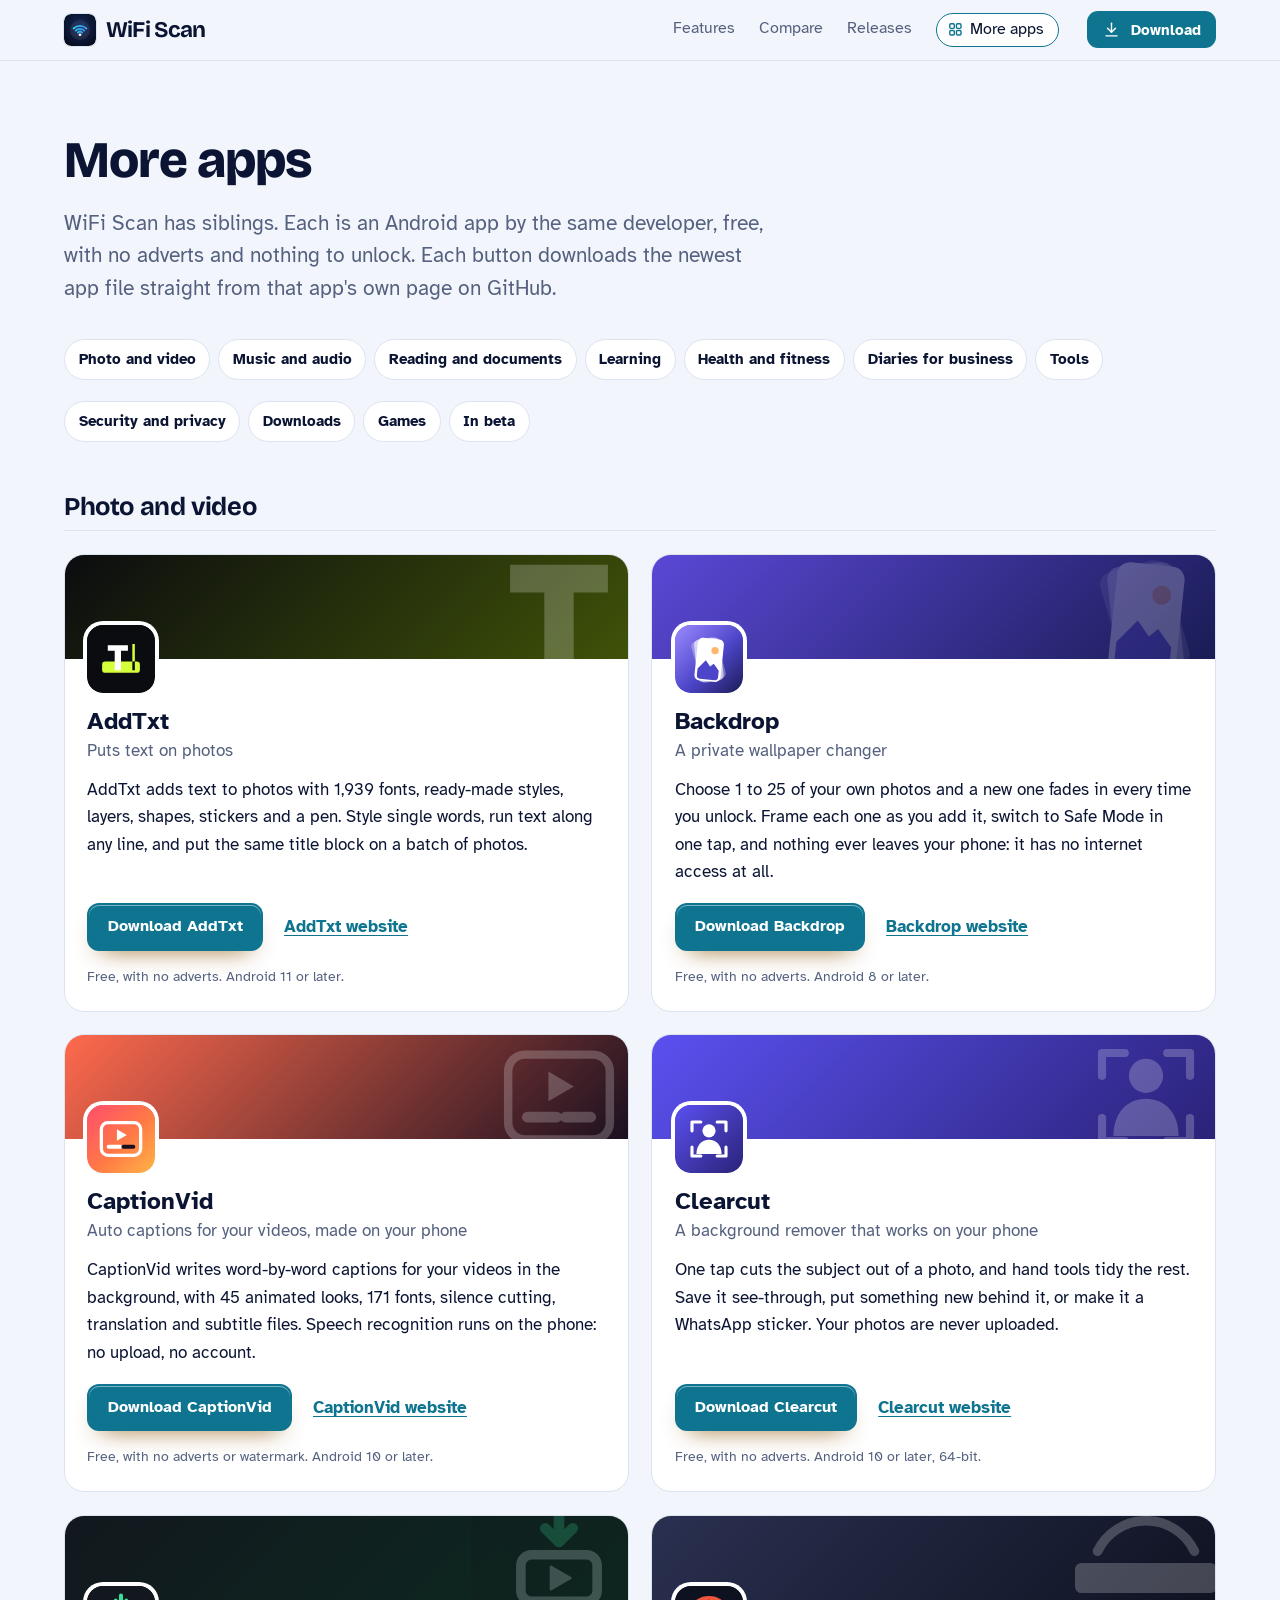
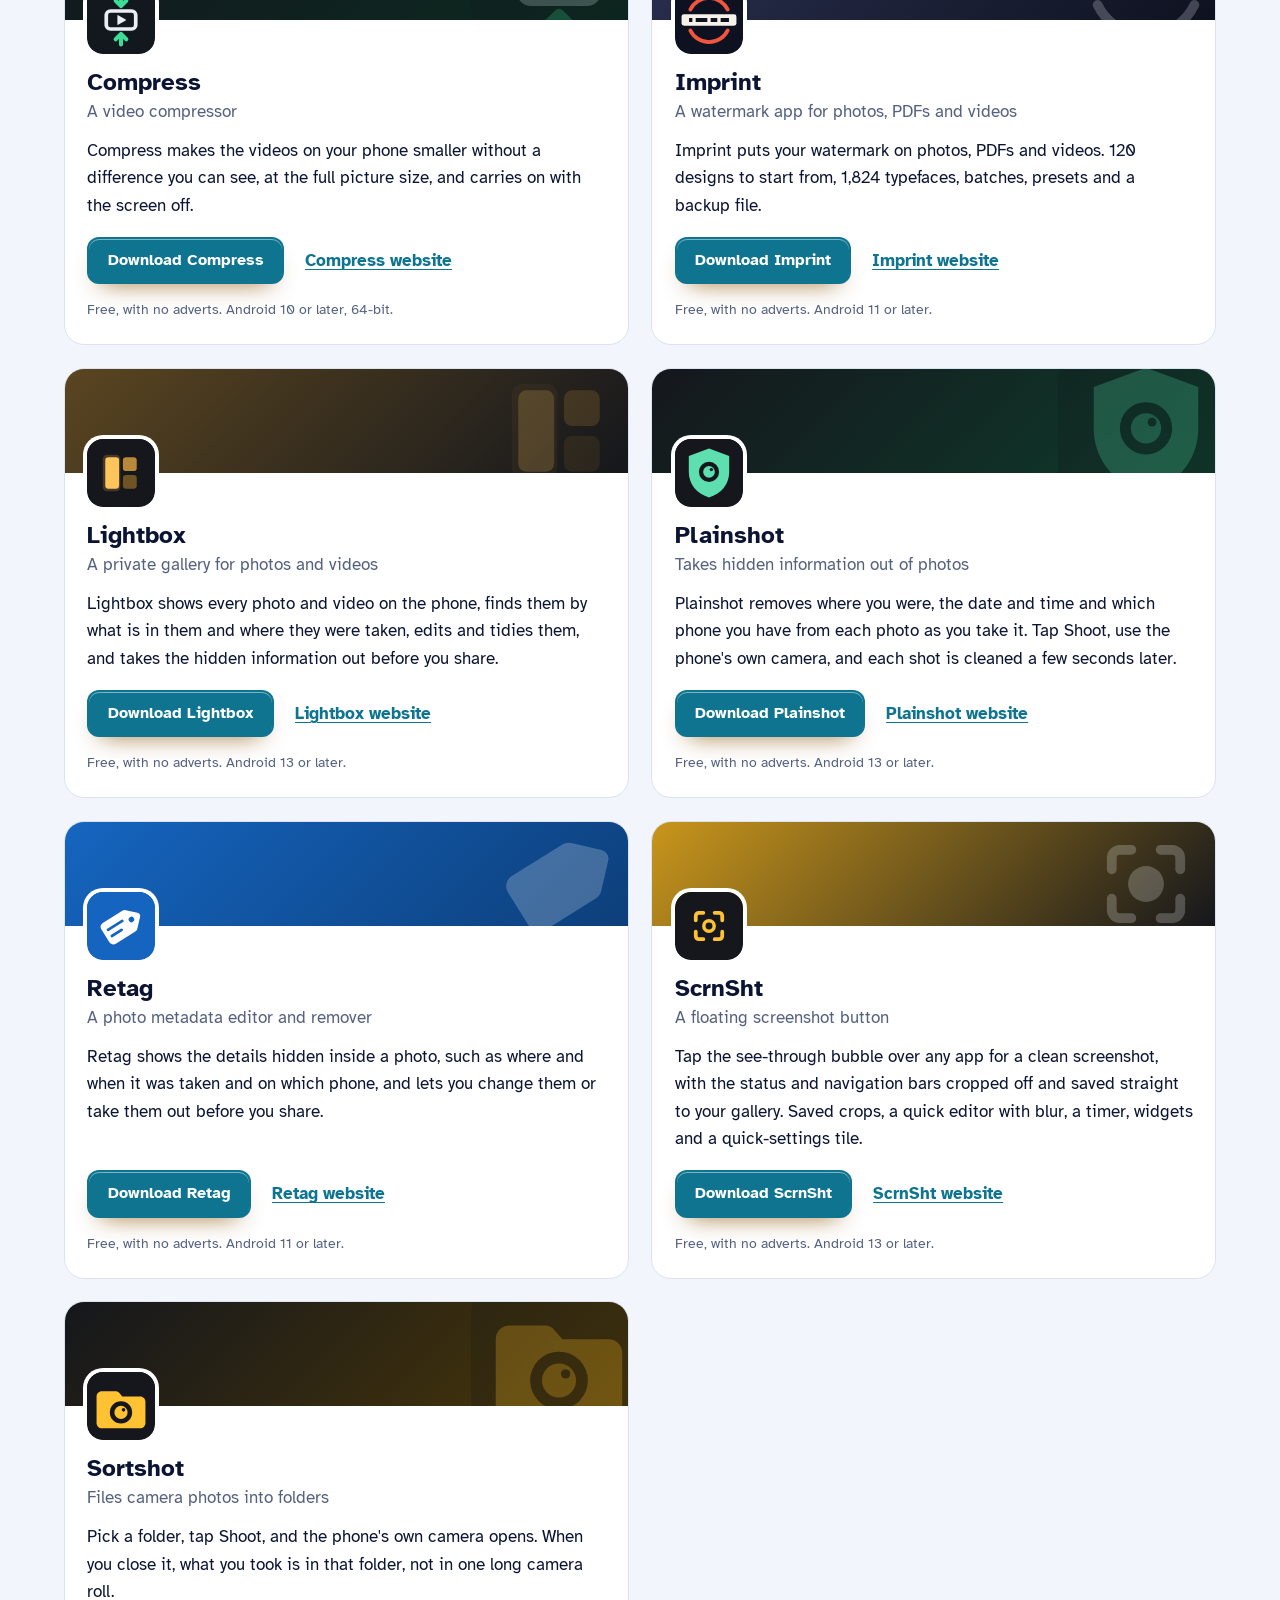
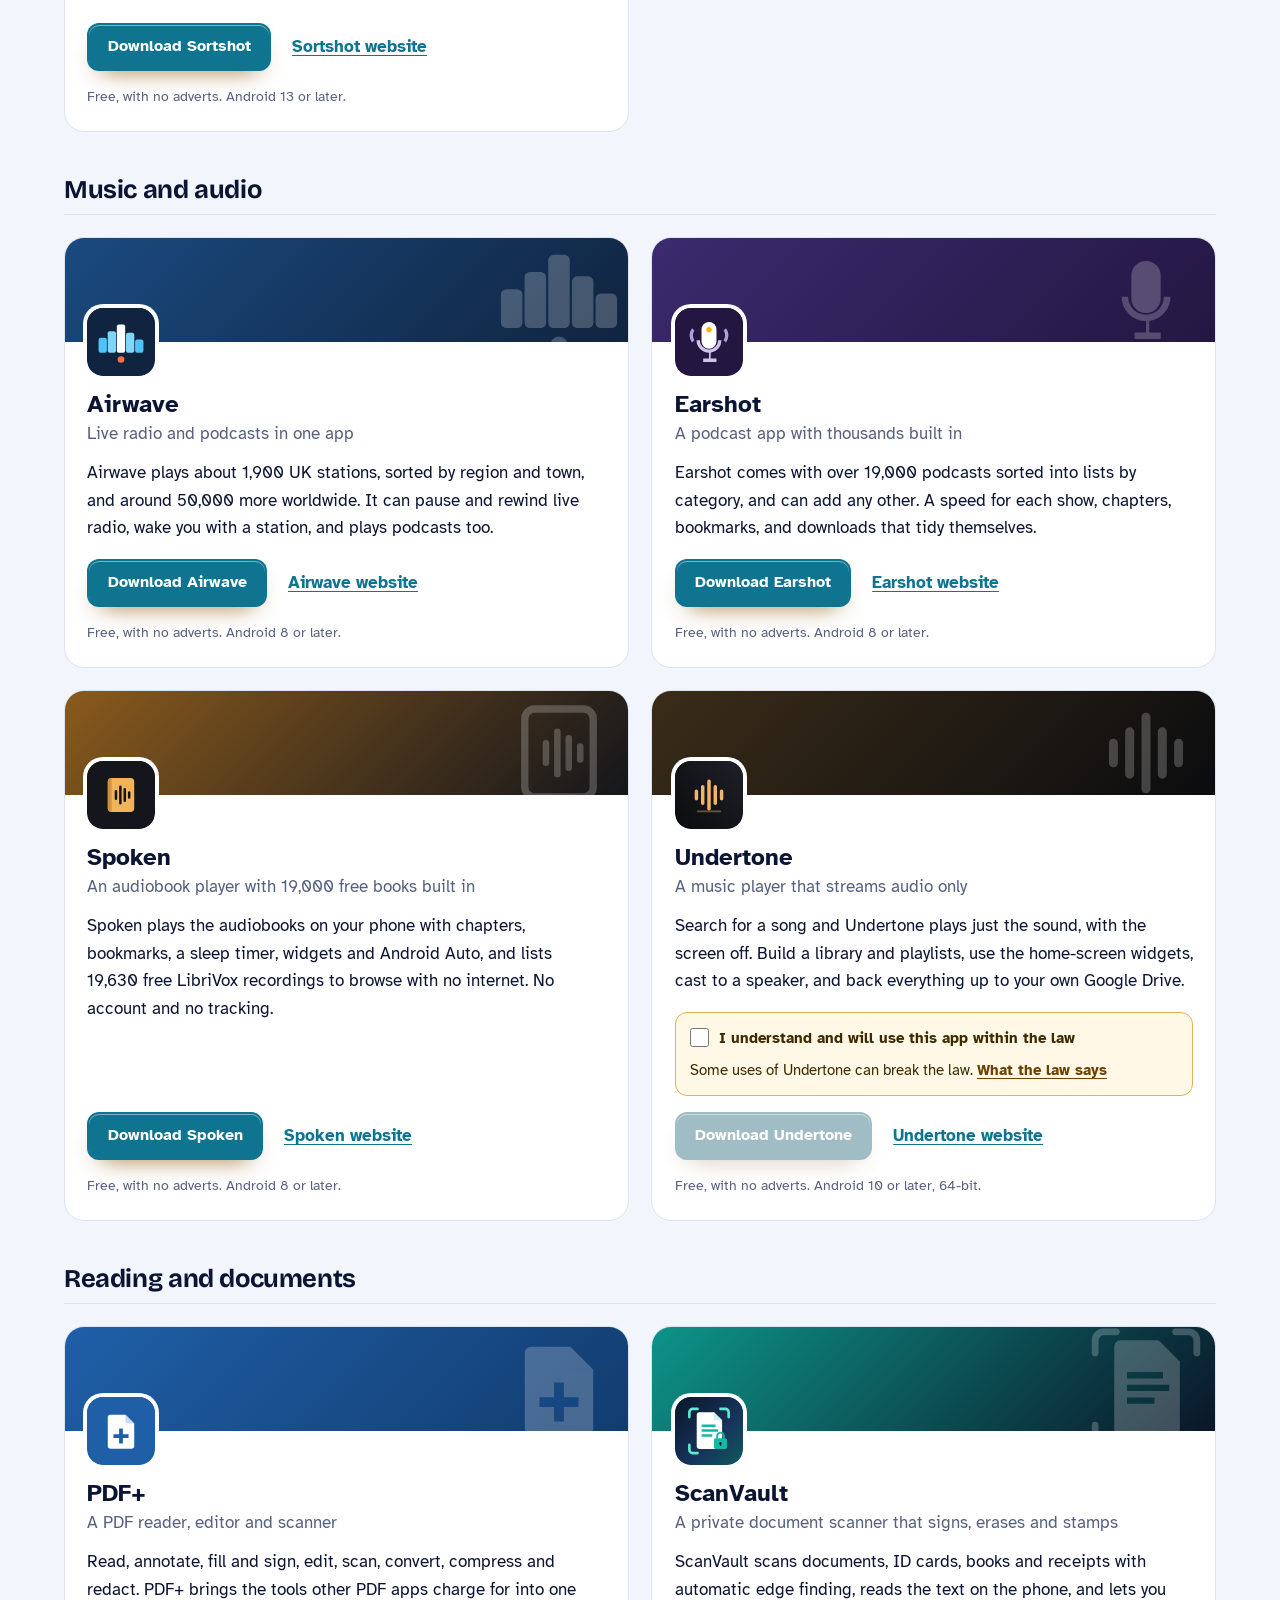
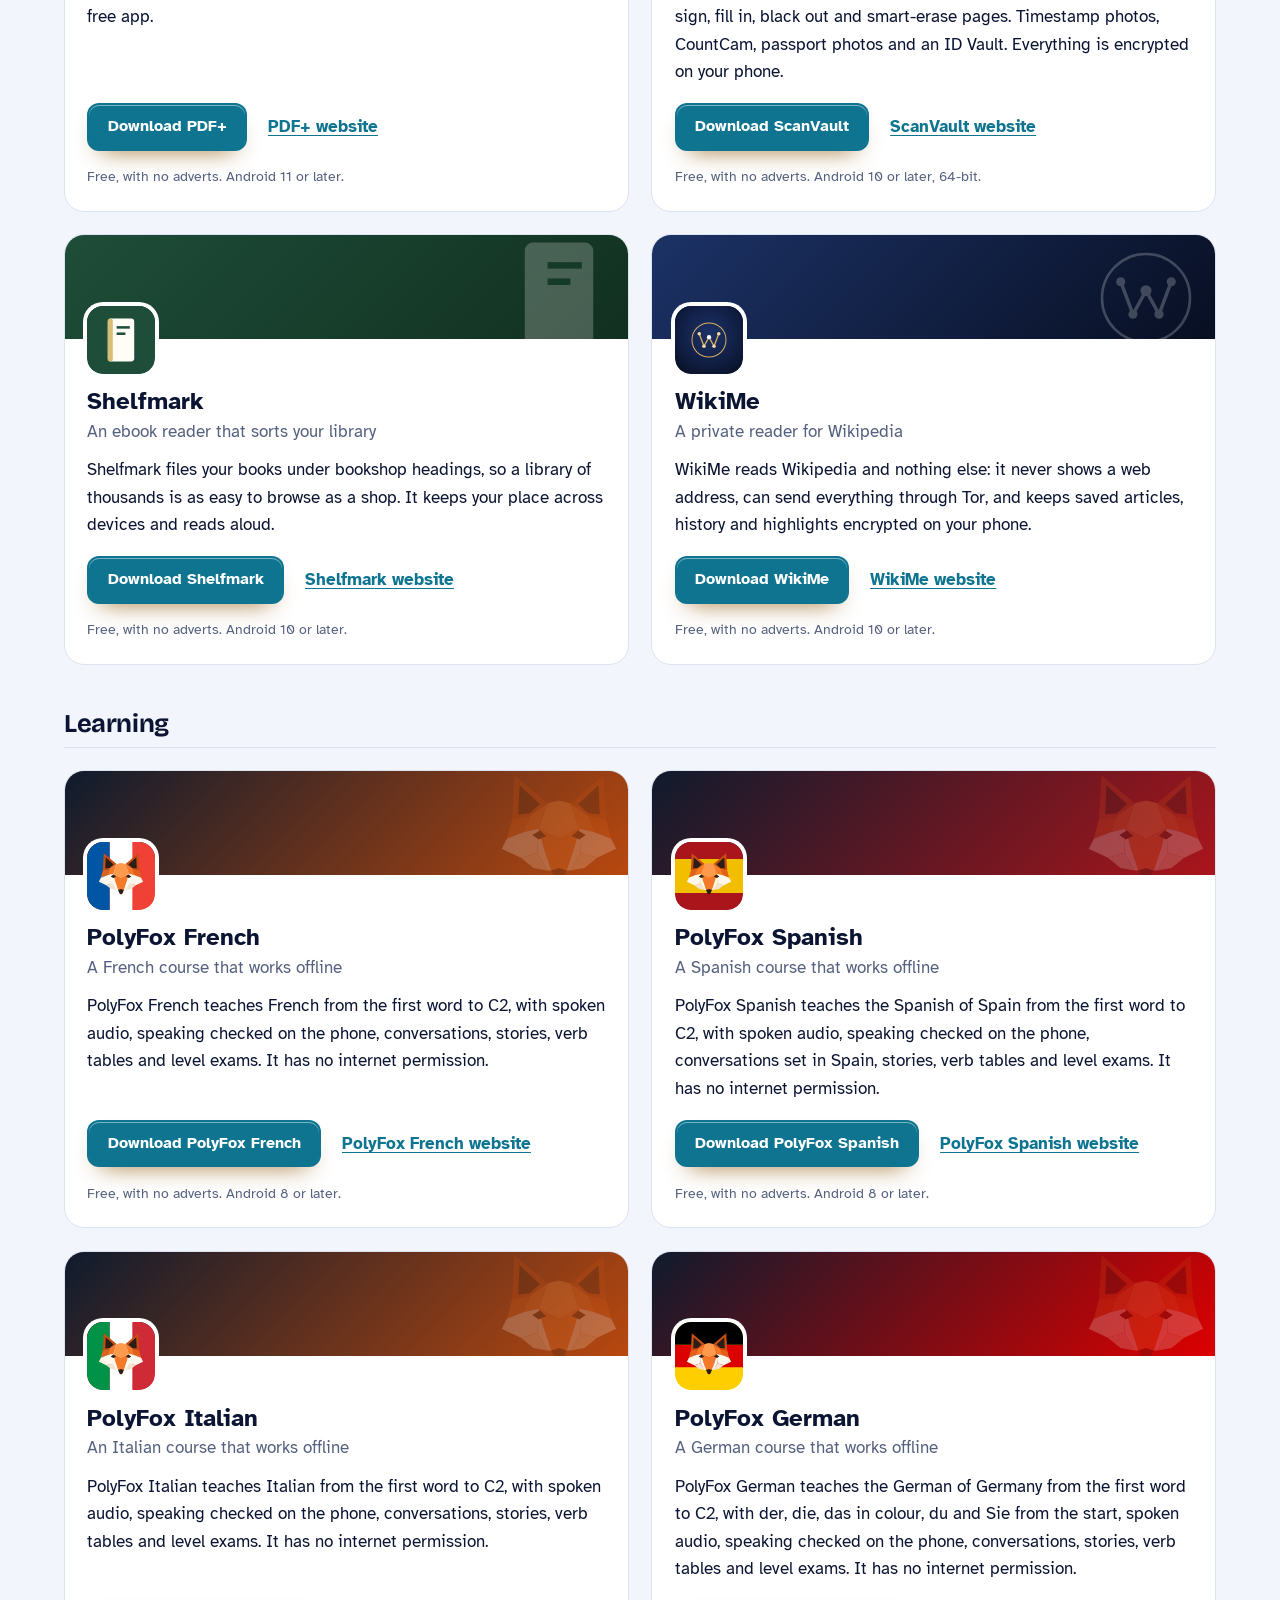
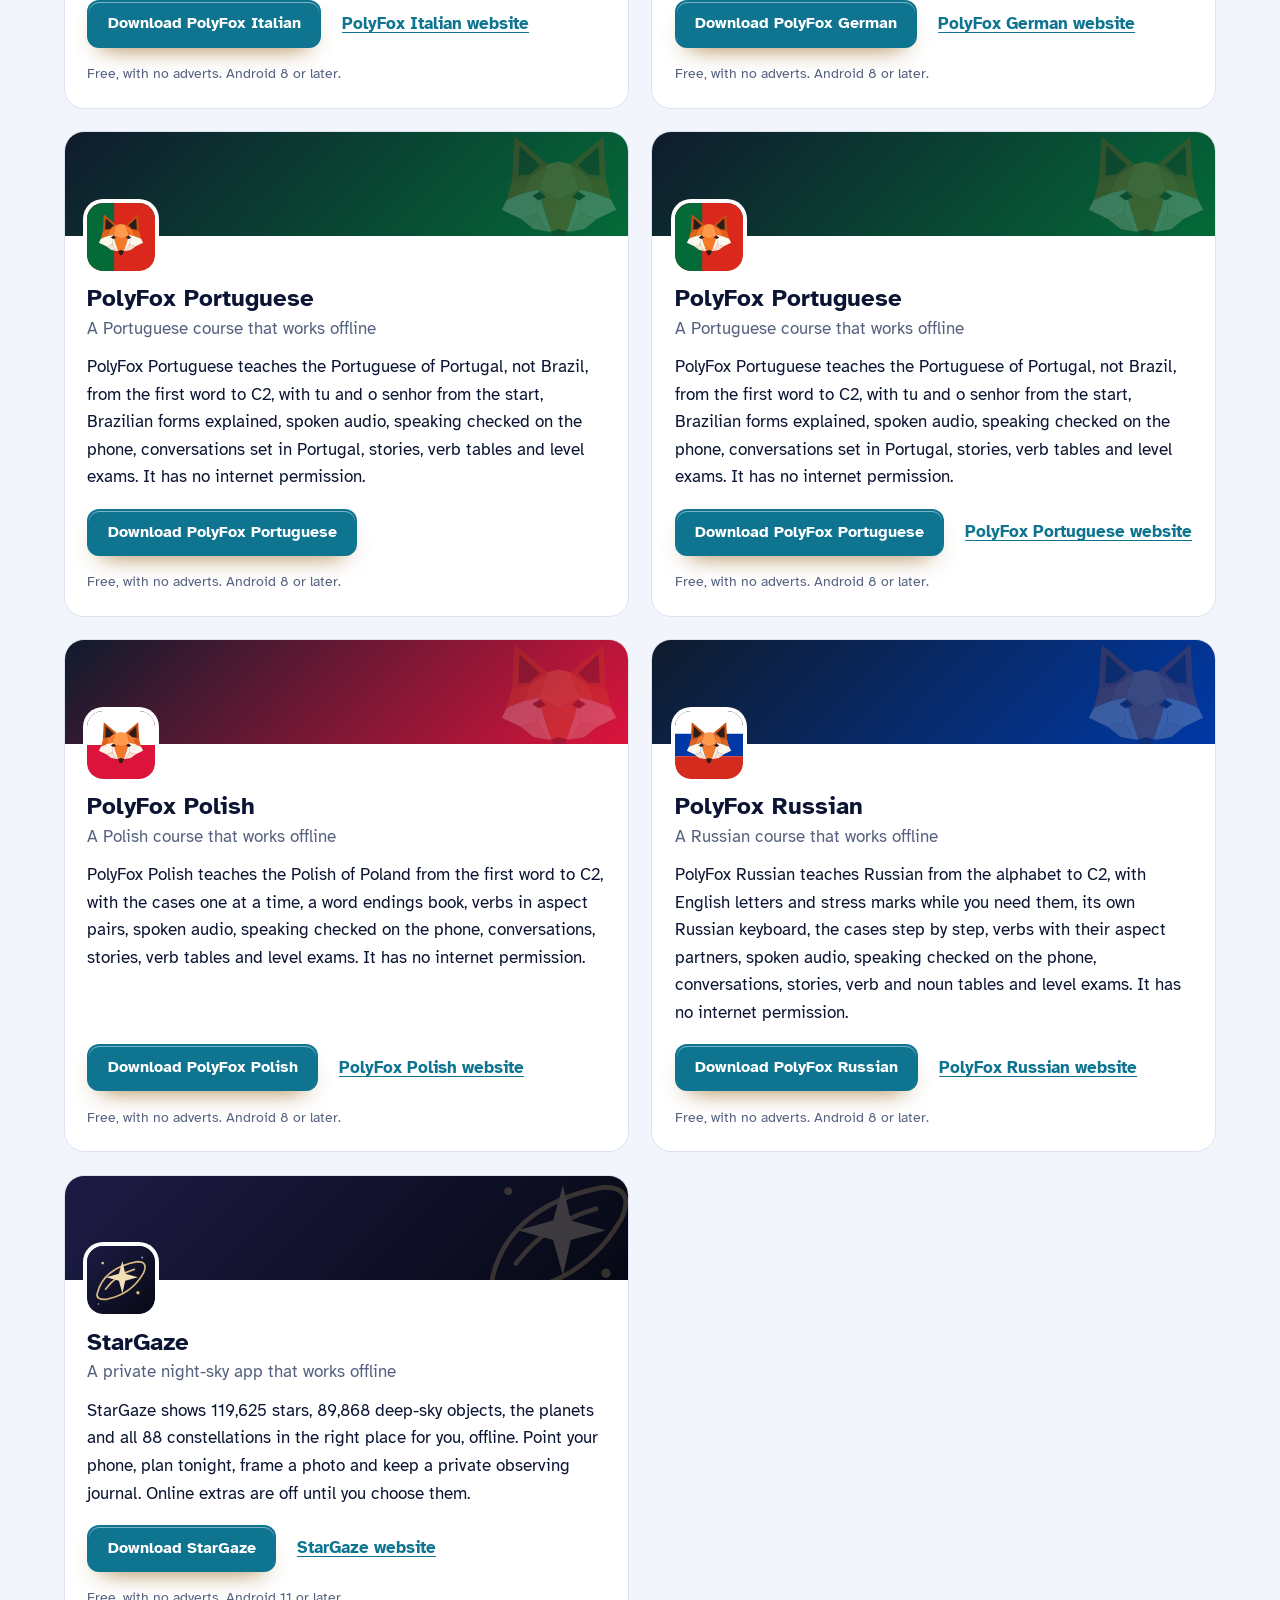
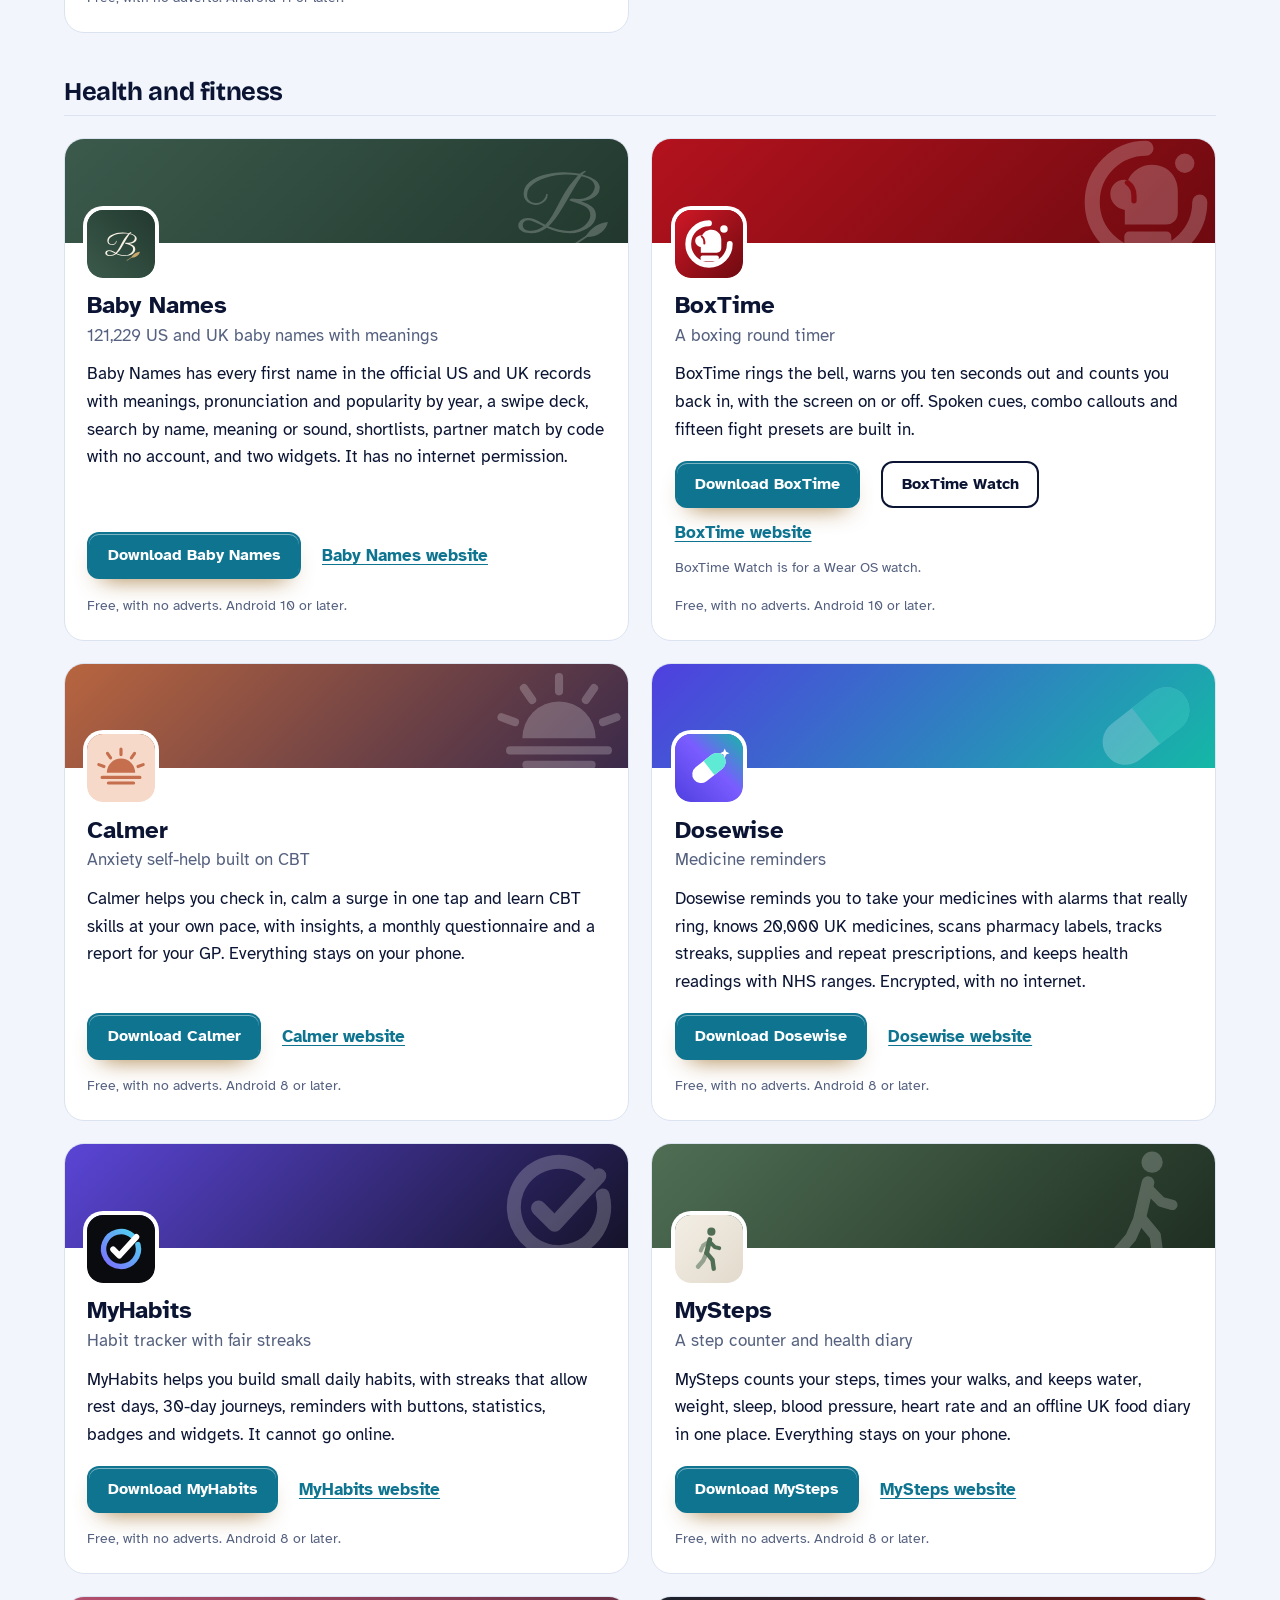
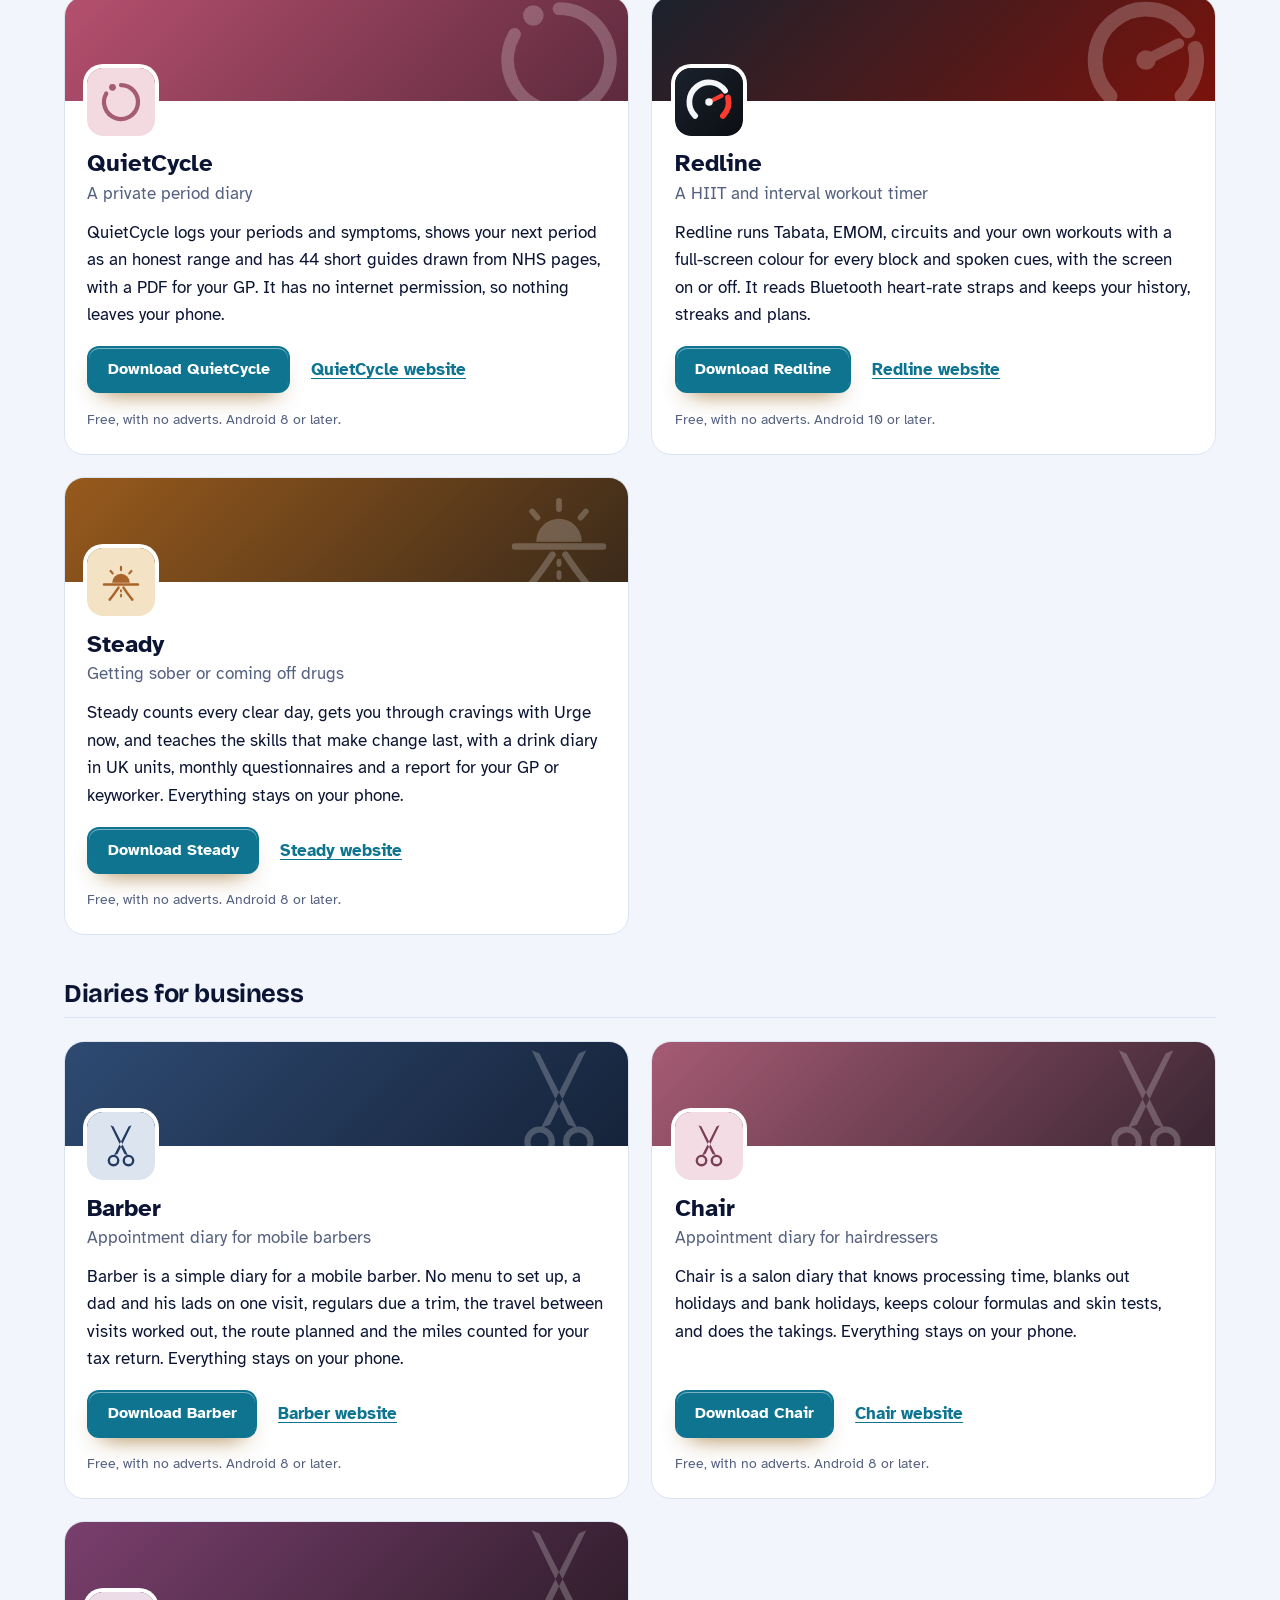
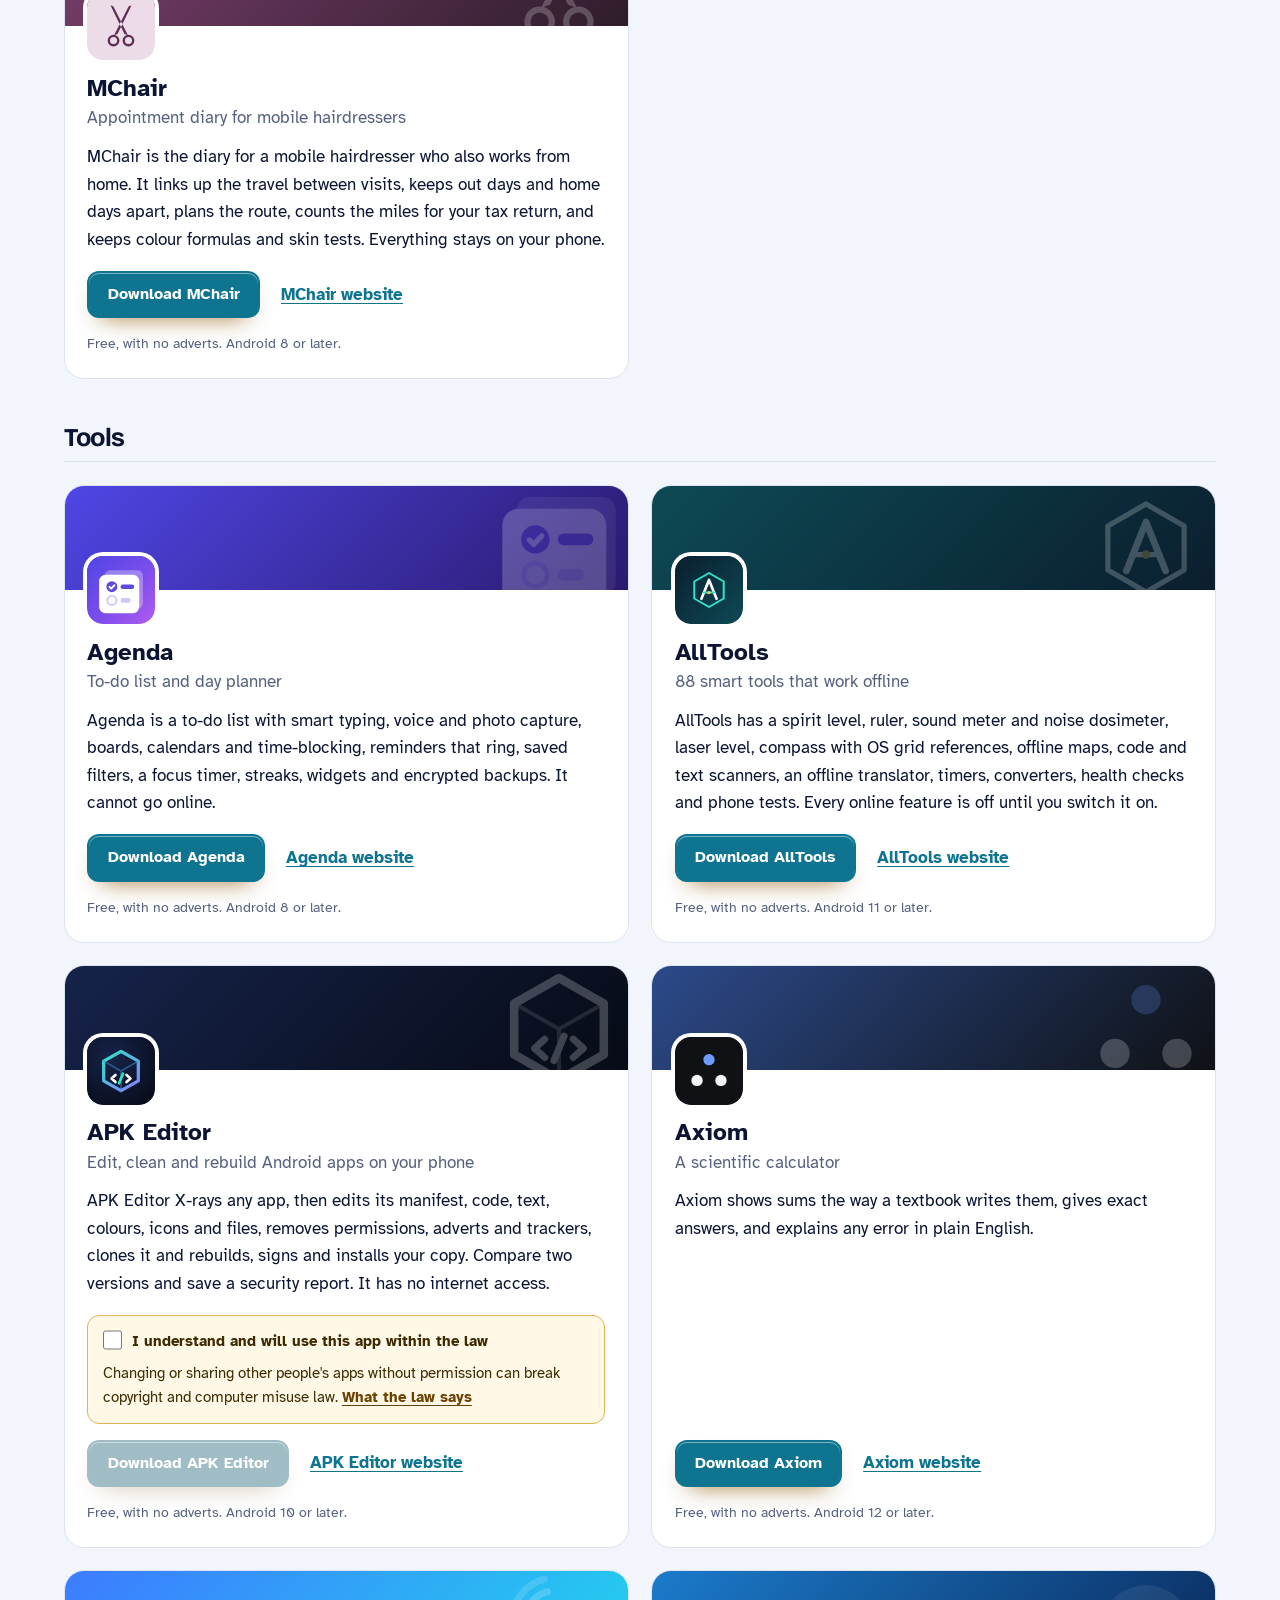
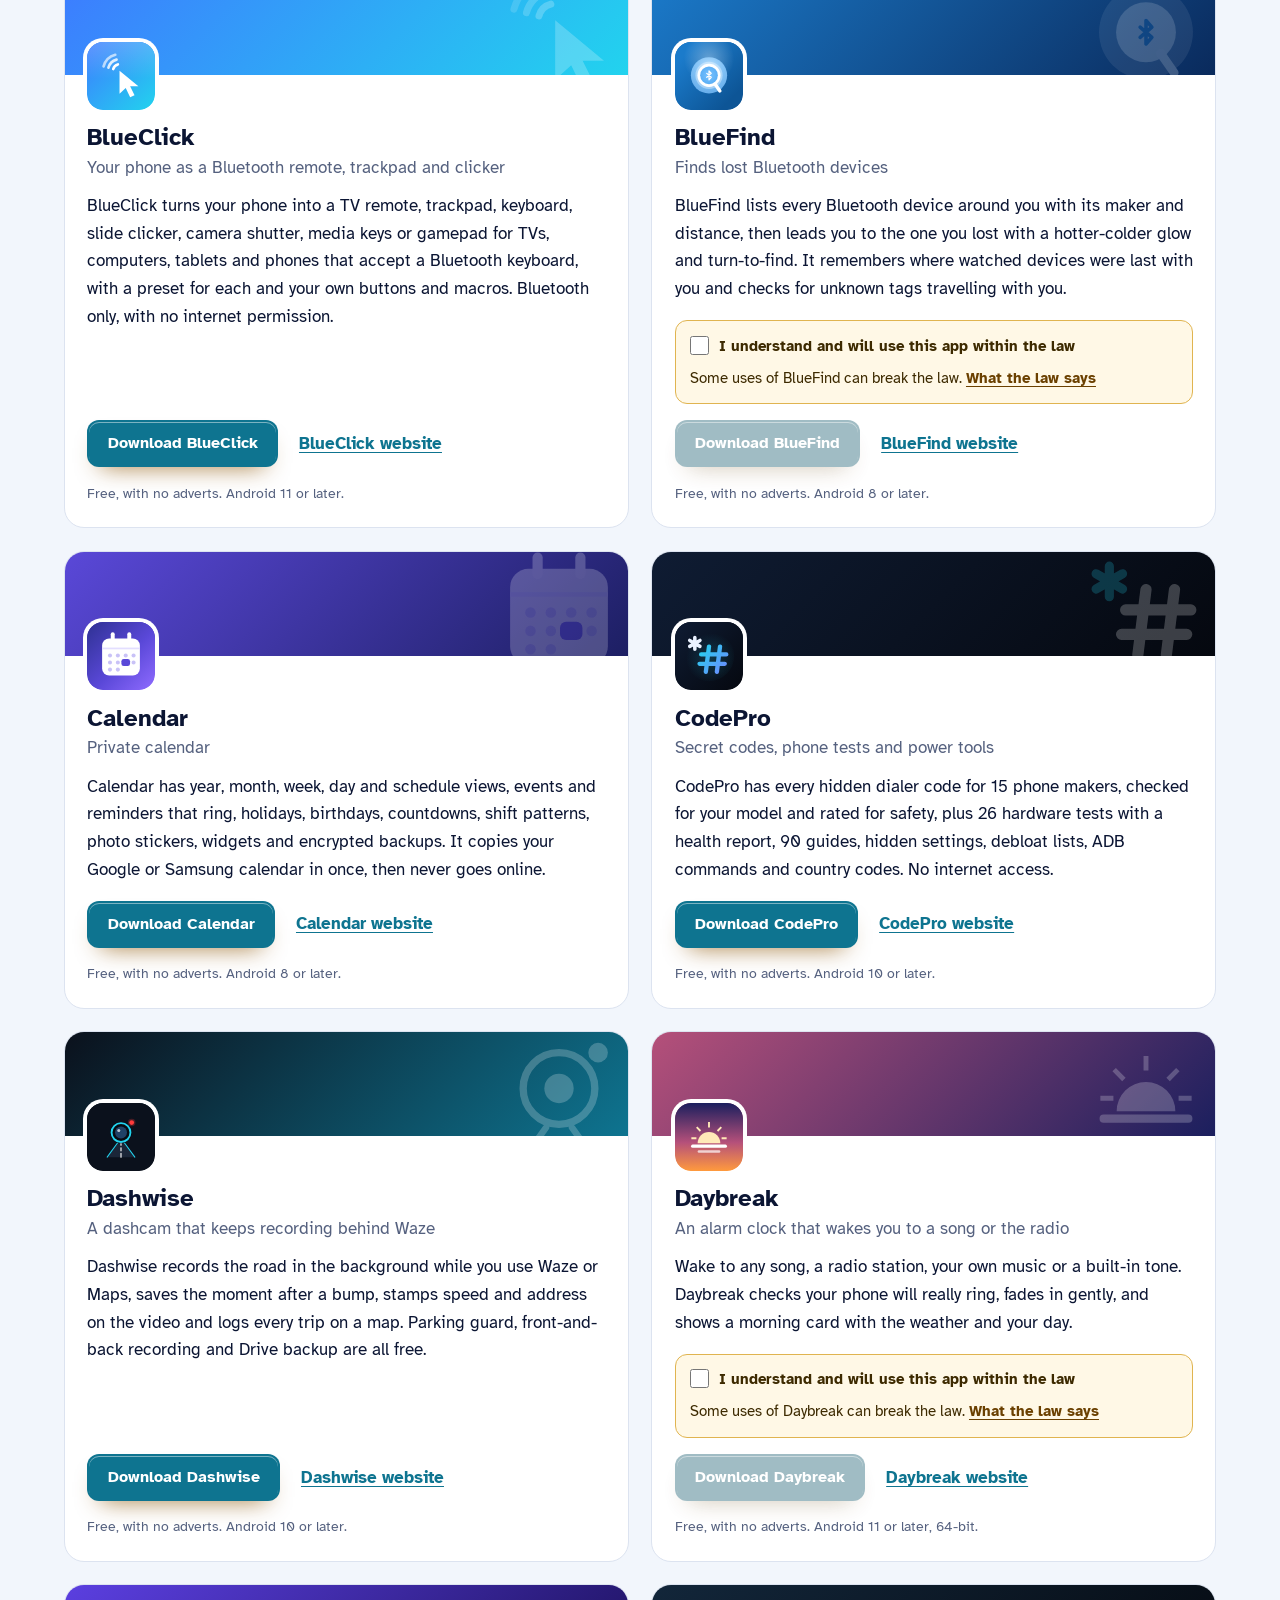
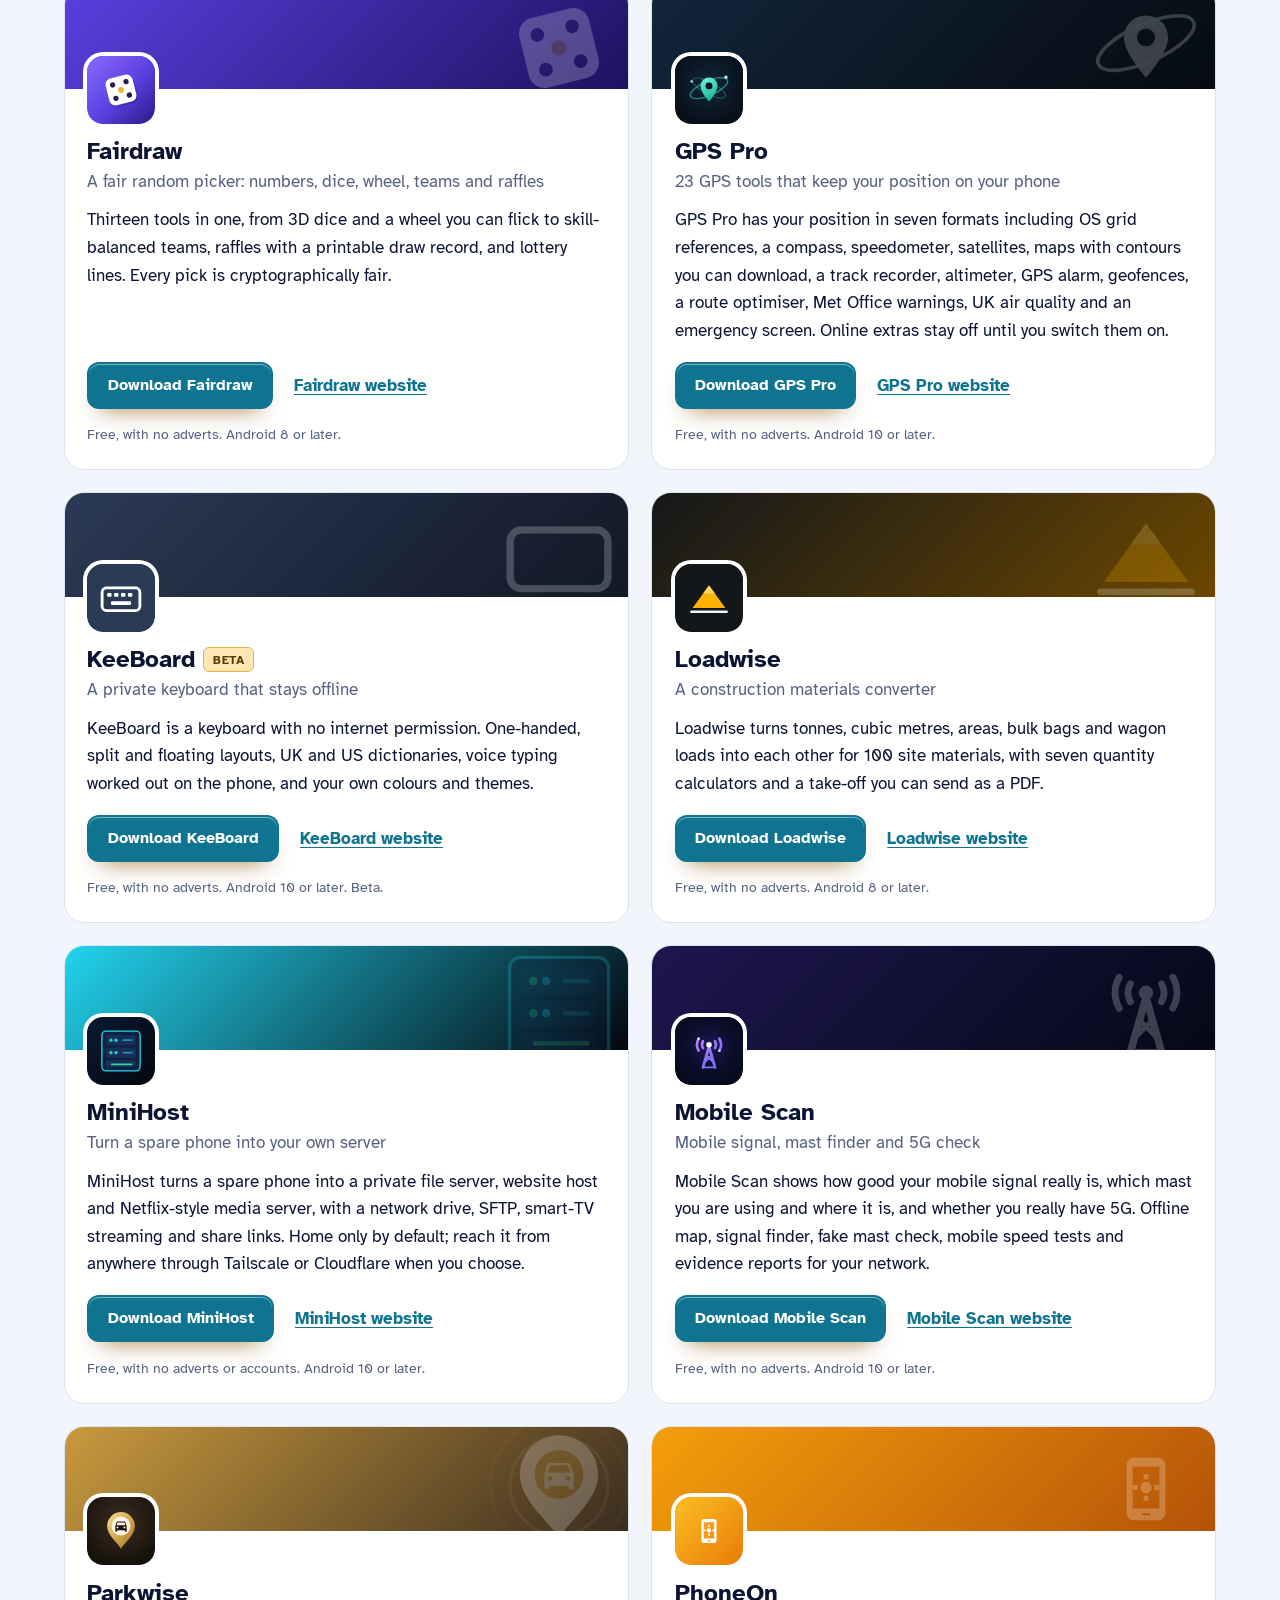
==== commit 15889c7c: "More apps: add BlueClick" ====
--- a/more-apps.html
+++ b/more-apps.html
@@ -4,7 +4,7 @@
 <meta charset="utf-8">
 <meta name="viewport" content="width=device-width, initial-scale=1">
 <title>More free Android apps from the maker of WiFi Scan</title>
-<meta name="description" content="All 97 free Android apps from the maker of WiFi Scan, in one list by category, each with its download and a link to its website.">
+<meta name="description" content="All 98 free Android apps from the maker of WiFi Scan, in one list by category, each with its download and a link to its website.">
 <meta name="author" content="Jonathan Jackson">
 <link rel="canonical" href="https://customgpter.github.io/wifiscan/more-apps.html">
 <meta name="theme-color" content="#f2f6fc" media="(prefers-color-scheme: light)">
@@ -12,7 +12,7 @@
 <meta property="og:type" content="website">
 <meta property="og:site_name" content="WiFi Scan">
 <meta property="og:title" content="More free Android apps from the maker of WiFi Scan">
-<meta property="og:description" content="All 97 free Android apps from the maker of WiFi Scan, in one list by category, each with its download and a link to its website.">
+<meta property="og:description" content="All 98 free Android apps from the maker of WiFi Scan, in one list by category, each with its download and a link to its website.">
 <meta property="og:url" content="https://customgpter.github.io/wifiscan/more-apps.html">
 <meta property="og:image" content="https://customgpter.github.io/wifiscan/assets/og.png">
 <meta property="og:image:width" content="1200">
@@ -26,7 +26,7 @@
 <link rel="preload" href="./assets/fonts/atkinson-hyperlegible-latin-400-normal.woff2" as="font" type="font/woff2" crossorigin>
 <link rel="stylesheet" href="./assets/site.css?v=1">
 <link rel="stylesheet" href="./assets/house.css?v=1">
-<script type="application/ld+json">{"@context":"https://schema.org","@type":"ItemList","name":"Apps from the maker of WiFi Scan","url":"https://customgpter.github.io/wifiscan/more-apps.html","itemListElement":[{"@type":"ListItem","position":1,"name":"AddTxt","url":"https://customgpter.github.io/addtxt/"},{"@type":"ListItem","position":2,"name":"Backdrop","url":"https://customgpter.github.io/backdrop/"},{"@type":"ListItem","position":3,"name":"CaptionVid","url":"https://customgpter.github.io/captionvid/"},{"@type":"ListItem","position":4,"name":"Clearcut","url":"https://customgpter.github.io/clearcut/"},{"@type":"ListItem","position":5,"name":"Compress","url":"https://customgpter.github.io/compress/"},{"@type":"ListItem","position":6,"name":"Imprint","url":"https://customgpter.github.io/imprint/"},{"@type":"ListItem","position":7,"name":"Lightbox","url":"https://customgpter.github.io/lightbox/"},{"@type":"ListItem","position":8,"name":"Plainshot","url":"https://customgpter.github.io/plainshot/"},{"@type":"ListItem","position":9,"name":"Retag","url":"https://customgpter.github.io/retag/"},{"@type":"ListItem","position":10,"name":"ScrnSht","url":"https://customgpter.github.io/scrnsht/"},{"@type":"ListItem","position":11,"name":"Sortshot","url":"https://customgpter.github.io/sortshot/"},{"@type":"ListItem","position":12,"name":"Airwave","url":"https://customgpter.github.io/airwave/"},{"@type":"ListItem","position":13,"name":"Earshot","url":"https://customgpter.github.io/earshot/"},{"@type":"ListItem","position":14,"name":"Spoken","url":"https://customgpter.github.io/spoken/"},{"@type":"ListItem","position":15,"name":"Undertone","url":"https://customgpter.github.io/undertone/"},{"@type":"ListItem","position":16,"name":"PDF+","url":"https://customgpter.github.io/pdfplus/"},{"@type":"ListItem","position":17,"name":"ScanVault","url":"https://customgpter.github.io/scanvault/"},{"@type":"ListItem","position":18,"name":"Shelfmark","url":"https://customgpter.github.io/shelfmark/"},{"@type":"ListItem","position":19,"name":"WikiMe","url":"https://customgpter.github.io/wikime/"},{"@type":"ListItem","position":20,"name":"PolyFox French","url":"https://customgpter.github.io/polyfox/"},{"@type":"ListItem","position":21,"name":"PolyFox German","url":"https://customgpter.github.io/polyfox-german/"},{"@type":"ListItem","position":22,"name":"PolyFox Portuguese","url":"https://customgpter.github.io/polyfox-portuguese/"},{"@type":"ListItem","position":23,"name":"PolyFox Polish","url":"https://customgpter.github.io/polyfox-polish/"},{"@type":"ListItem","position":24,"name":"PolyFox Russian","url":"https://customgpter.github.io/polyfox-russian/"},{"@type":"ListItem","position":25,"name":"StarGaze","url":"https://customgpter.github.io/stargaze/"},{"@type":"ListItem","position":26,"name":"Baby Names","url":"https://customgpter.github.io/babynames/"},{"@type":"ListItem","position":27,"name":"BoxTime","url":"https://customgpter.github.io/boxtime/"},{"@type":"ListItem","position":28,"name":"Calmer","url":"https://customgpter.github.io/calmer/"},{"@type":"ListItem","position":29,"name":"Dosewise","url":"https://customgpter.github.io/dosewise/"},{"@type":"ListItem","position":30,"name":"MyHabits","url":"https://customgpter.github.io/myhabits/"},{"@type":"ListItem","position":31,"name":"MySteps","url":"https://customgpter.github.io/mysteps/"},{"@type":"ListItem","position":32,"name":"QuietCycle","url":"https://customgpter.github.io/quietcycle/"},{"@type":"ListItem","position":33,"name":"Redline","url":"https://customgpter.github.io/redline/"},{"@type":"ListItem","position":34,"name":"Steady","url":"https://customgpter.github.io/steady/"},{"@type":"ListItem","position":35,"name":"Barber","url":"https://customgpter.github.io/barber/"},{"@type":"ListItem","position":36,"name":"Chair","url":"https://customgpter.github.io/chair/"},{"@type":"ListItem","position":37,"name":"MChair","url":"https://customgpter.github.io/mchair/"},{"@type":"ListItem","position":38,"name":"Agenda","url":"https://customgpter.github.io/agenda/"},{"@type":"ListItem","position":39,"name":"AllTools","url":"https://customgpter.github.io/alltools/"},{"@type":"ListItem","position":40,"name":"APK Editor","url":"https://customgpter.github.io/apkeditor/"},{"@type":"ListItem","position":41,"name":"Axiom","url":"https://customgpter.github.io/axiom/"},{"@type":"ListItem","position":42,"name":"BlueFind","url":"https://customgpter.github.io/bluefind/"},{"@type":"ListItem","position":43,"name":"Calendar","url":"https://customgpter.github.io/calendar/"},{"@type":"ListItem","position":44,"name":"CodePro","url":"https://customgpter.github.io/codepro/"},{"@type":"ListItem","position":45,"name":"Dashwise","url":"https://customgpter.github.io/dashwise/"},{"@type":"ListItem","position":46,"name":"Daybreak","url":"https://customgpter.github.io/daybreak/"},{"@type":"ListItem","position":47,"name":"Fairdraw","url":"https://customgpter.github.io/fairdraw/"},{"@type":"ListItem","position":48,"name":"GPS Pro","url":"https://customgpter.github.io/gpspro/"},{"@type":"ListItem","position":49,"name":"KeeBoard","url":"https://customgpter.github.io/keeboard/"},{"@type":"ListItem","position":50,"name":"Loadwise","url":"https://customgpter.github.io/loadwise/"},{"@type":"ListItem","position":51,"name":"MiniHost","url":"https://customgpter.github.io/minihost/"},{"@type":"ListItem","position":52,"name":"Mobile Scan","url":"https://customgpter.github.io/mobilescan/"},{"@type":"ListItem","position":53,"name":"Parkwise","url":"https://customgpter.github.io/parkwise/"},{"@type":"ListItem","position":54,"name":"Pocketmind","url":"https://customgpter.github.io/pocketmind/"},{"@type":"ListItem","position":55,"name":"Refine","url":"https://customgpter.github.io/refine/"},{"@type":"ListItem","position":56,"name":"Shiftwise","url":"https://customgpter.github.io/shiftwise/"},{"@type":"ListItem","position":57,"name":"SimpleCalc","url":"https://customgpter.github.io/simplecalc/"},{"@type":"ListItem","position":58,"name":"Skyline","url":"https://customgpter.github.io/skyline/"},{"@type":"ListItem","position":59,"name":"Slipway","url":"https://customgpter.github.io/slipway/"},{"@type":"ListItem","position":60,"name":"Tagger","url":"https://customgpter.github.io/tagger/"},{"@type":"ListItem","position":61,"name":"TotalClean","url":"https://customgpter.github.io/totalclean/"},{"@type":"ListItem","position":62,"name":"TVLink","url":"https://customgpter.github.io/tvlink/"},{"@type":"ListItem","position":63,"name":"Unbox","url":"https://customgpter.github.io/unbox/"},{"@type":"ListItem","position":64,"name":"WhatsKeep","url":"https://customgpter.github.io/whatskeep/"},{"@type":"ListItem","position":65,"name":"WiFi Scan","url":"https://customgpter.github.io/wifiscan/"},{"@type":"ListItem","position":66,"name":"Auditly","url":"https://customgpter.github.io/auditly/"},{"@type":"ListItem","position":67,"name":"Backchannel","url":"https://customgpter.github.io/backchannel/"},{"@type":"ListItem","position":68,"name":"ENotes","url":"https://customgpter.github.io/enotes/"},{"@type":"ListItem","position":69,"name":"FindMe","url":"https://customgpter.github.io/findme/"},{"@type":"ListItem","position":70,"name":"iLock","url":"https://customgpter.github.io/ilock/"},{"@type":"ListItem","position":71,"name":"ImSafe","url":"https://customgpter.github.io/imsafe/"},{"@type":"ListItem","position":72,"name":"IShred","url":"https://customgpter.github.io/ishred/"},{"@type":"ListItem","position":73,"name":"LockBox","url":"https://customgpter.github.io/lockbox/"},{"@type":"ListItem","position":74,"name":"PassVault","url":"https://customgpter.github.io/passvault/"},{"@type":"ListItem","position":75,"name":"SpyFind","url":"https://customgpter.github.io/spyfind/"},{"@type":"ListItem","position":76,"name":"TextWipe","url":"https://customgpter.github.io/textwipe/"},{"@type":"ListItem","position":77,"name":"Tracewire","url":"https://customgpter.github.io/tracewire/"},{"@type":"ListItem","position":78,"name":"Vigil","url":"https://customgpter.github.io/vigil/"},{"@type":"ListItem","position":79,"name":"Grab","url":"https://customgpter.github.io/grab/"},{"@type":"ListItem","position":80,"name":"Swarm","url":"https://customgpter.github.io/swarm/"},{"@type":"ListItem","position":81,"name":"Plane Games","url":"https://customgpter.github.io/plane-games/"},{"@type":"ListItem","position":82,"name":"Ninefold","url":"https://customgpter.github.io/ninefold/"},{"@type":"ListItem","position":83,"name":"Cubewise","url":"https://customgpter.github.io/cubewise/"},{"@type":"ListItem","position":84,"name":"Tilewise","url":"https://customgpter.github.io/tilewise/"},{"@type":"ListItem","position":85,"name":"Letterwise","url":"https://customgpter.github.io/letterwise/"},{"@type":"ListItem","position":86,"name":"Kingside","url":"https://customgpter.github.io/kingside/"},{"@type":"ListItem","position":87,"name":"Deckhand","url":"https://customgpter.github.io/deckhand/"},{"@type":"ListItem","position":88,"name":"SNESForge","url":"https://customgpter.github.io/snesforge/"},{"@type":"ListItem","position":89,"name":"Fame Boy","url":"https://customgpter.github.io/fameboy/"},{"@type":"ListItem","position":90,"name":"PSPPro","url":"https://customgpter.github.io/psppro/"},{"@type":"ListItem","position":91,"name":"MegaGen","url":"https://customgpter.github.io/megagen/"},{"@type":"ListItem","position":92,"name":"QVR","url":"https://customgpter.github.io/qvr/"},{"@type":"ListItem","position":93,"name":"QVR Watch","url":"https://customgpter.github.io/qvr-watch/"},{"@type":"ListItem","position":94,"name":"QVRLite","url":"https://customgpter.github.io/qvrlite/"},{"@type":"ListItem","position":95,"name":"Onionz","url":"https://customgpter.github.io/onionz/"},{"@type":"ListItem","position":96,"name":"OnionzWeb","url":"https://customgpter.github.io/onionzweb/"}]}</script>
+<script type="application/ld+json">{"@context":"https://schema.org","@type":"ItemList","name":"Apps from the maker of WiFi Scan","url":"https://customgpter.github.io/wifiscan/more-apps.html","itemListElement":[{"@type":"ListItem","position":1,"name":"AddTxt","url":"https://customgpter.github.io/addtxt/"},{"@type":"ListItem","position":2,"name":"Backdrop","url":"https://customgpter.github.io/backdrop/"},{"@type":"ListItem","position":3,"name":"CaptionVid","url":"https://customgpter.github.io/captionvid/"},{"@type":"ListItem","position":4,"name":"Clearcut","url":"https://customgpter.github.io/clearcut/"},{"@type":"ListItem","position":5,"name":"Compress","url":"https://customgpter.github.io/compress/"},{"@type":"ListItem","position":6,"name":"Imprint","url":"https://customgpter.github.io/imprint/"},{"@type":"ListItem","position":7,"name":"Lightbox","url":"https://customgpter.github.io/lightbox/"},{"@type":"ListItem","position":8,"name":"Plainshot","url":"https://customgpter.github.io/plainshot/"},{"@type":"ListItem","position":9,"name":"Retag","url":"https://customgpter.github.io/retag/"},{"@type":"ListItem","position":10,"name":"ScrnSht","url":"https://customgpter.github.io/scrnsht/"},{"@type":"ListItem","position":11,"name":"Sortshot","url":"https://customgpter.github.io/sortshot/"},{"@type":"ListItem","position":12,"name":"Airwave","url":"https://customgpter.github.io/airwave/"},{"@type":"ListItem","position":13,"name":"Earshot","url":"https://customgpter.github.io/earshot/"},{"@type":"ListItem","position":14,"name":"Spoken","url":"https://customgpter.github.io/spoken/"},{"@type":"ListItem","position":15,"name":"Undertone","url":"https://customgpter.github.io/undertone/"},{"@type":"ListItem","position":16,"name":"PDF+","url":"https://customgpter.github.io/pdfplus/"},{"@type":"ListItem","position":17,"name":"ScanVault","url":"https://customgpter.github.io/scanvault/"},{"@type":"ListItem","position":18,"name":"Shelfmark","url":"https://customgpter.github.io/shelfmark/"},{"@type":"ListItem","position":19,"name":"WikiMe","url":"https://customgpter.github.io/wikime/"},{"@type":"ListItem","position":20,"name":"PolyFox French","url":"https://customgpter.github.io/polyfox/"},{"@type":"ListItem","position":21,"name":"PolyFox German","url":"https://customgpter.github.io/polyfox-german/"},{"@type":"ListItem","position":22,"name":"PolyFox Portuguese","url":"https://customgpter.github.io/polyfox-portuguese/"},{"@type":"ListItem","position":23,"name":"PolyFox Polish","url":"https://customgpter.github.io/polyfox-polish/"},{"@type":"ListItem","position":24,"name":"PolyFox Russian","url":"https://customgpter.github.io/polyfox-russian/"},{"@type":"ListItem","position":25,"name":"StarGaze","url":"https://customgpter.github.io/stargaze/"},{"@type":"ListItem","position":26,"name":"Baby Names","url":"https://customgpter.github.io/babynames/"},{"@type":"ListItem","position":27,"name":"BoxTime","url":"https://customgpter.github.io/boxtime/"},{"@type":"ListItem","position":28,"name":"Calmer","url":"https://customgpter.github.io/calmer/"},{"@type":"ListItem","position":29,"name":"Dosewise","url":"https://customgpter.github.io/dosewise/"},{"@type":"ListItem","position":30,"name":"MyHabits","url":"https://customgpter.github.io/myhabits/"},{"@type":"ListItem","position":31,"name":"MySteps","url":"https://customgpter.github.io/mysteps/"},{"@type":"ListItem","position":32,"name":"QuietCycle","url":"https://customgpter.github.io/quietcycle/"},{"@type":"ListItem","position":33,"name":"Redline","url":"https://customgpter.github.io/redline/"},{"@type":"ListItem","position":34,"name":"Steady","url":"https://customgpter.github.io/steady/"},{"@type":"ListItem","position":35,"name":"Barber","url":"https://customgpter.github.io/barber/"},{"@type":"ListItem","position":36,"name":"Chair","url":"https://customgpter.github.io/chair/"},{"@type":"ListItem","position":37,"name":"MChair","url":"https://customgpter.github.io/mchair/"},{"@type":"ListItem","position":38,"name":"Agenda","url":"https://customgpter.github.io/agenda/"},{"@type":"ListItem","position":39,"name":"AllTools","url":"https://customgpter.github.io/alltools/"},{"@type":"ListItem","position":40,"name":"APK Editor","url":"https://customgpter.github.io/apkeditor/"},{"@type":"ListItem","position":41,"name":"Axiom","url":"https://customgpter.github.io/axiom/"},{"@type":"ListItem","position":42,"name":"BlueClick","url":"https://customgpter.github.io/blueclick/"},{"@type":"ListItem","position":43,"name":"BlueFind","url":"https://customgpter.github.io/bluefind/"},{"@type":"ListItem","position":44,"name":"Calendar","url":"https://customgpter.github.io/calendar/"},{"@type":"ListItem","position":45,"name":"CodePro","url":"https://customgpter.github.io/codepro/"},{"@type":"ListItem","position":46,"name":"Dashwise","url":"https://customgpter.github.io/dashwise/"},{"@type":"ListItem","position":47,"name":"Daybreak","url":"https://customgpter.github.io/daybreak/"},{"@type":"ListItem","position":48,"name":"Fairdraw","url":"https://customgpter.github.io/fairdraw/"},{"@type":"ListItem","position":49,"name":"GPS Pro","url":"https://customgpter.github.io/gpspro/"},{"@type":"ListItem","position":50,"name":"KeeBoard","url":"https://customgpter.github.io/keeboard/"},{"@type":"ListItem","position":51,"name":"Loadwise","url":"https://customgpter.github.io/loadwise/"},{"@type":"ListItem","position":52,"name":"MiniHost","url":"https://customgpter.github.io/minihost/"},{"@type":"ListItem","position":53,"name":"Mobile Scan","url":"https://customgpter.github.io/mobilescan/"},{"@type":"ListItem","position":54,"name":"Parkwise","url":"https://customgpter.github.io/parkwise/"},{"@type":"ListItem","position":55,"name":"Pocketmind","url":"https://customgpter.github.io/pocketmind/"},{"@type":"ListItem","position":56,"name":"Refine","url":"https://customgpter.github.io/refine/"},{"@type":"ListItem","position":57,"name":"Shiftwise","url":"https://customgpter.github.io/shiftwise/"},{"@type":"ListItem","position":58,"name":"SimpleCalc","url":"https://customgpter.github.io/simplecalc/"},{"@type":"ListItem","position":59,"name":"Skyline","url":"https://customgpter.github.io/skyline/"},{"@type":"ListItem","position":60,"name":"Slipway","url":"https://customgpter.github.io/slipway/"},{"@type":"ListItem","position":61,"name":"Tagger","url":"https://customgpter.github.io/tagger/"},{"@type":"ListItem","position":62,"name":"TotalClean","url":"https://customgpter.github.io/totalclean/"},{"@type":"ListItem","position":63,"name":"TVLink","url":"https://customgpter.github.io/tvlink/"},{"@type":"ListItem","position":64,"name":"Unbox","url":"https://customgpter.github.io/unbox/"},{"@type":"ListItem","position":65,"name":"WhatsKeep","url":"https://customgpter.github.io/whatskeep/"},{"@type":"ListItem","position":66,"name":"WiFi Scan","url":"https://customgpter.github.io/wifiscan/"},{"@type":"ListItem","position":67,"name":"Auditly","url":"https://customgpter.github.io/auditly/"},{"@type":"ListItem","position":68,"name":"Backchannel","url":"https://customgpter.github.io/backchannel/"},{"@type":"ListItem","position":69,"name":"ENotes","url":"https://customgpter.github.io/enotes/"},{"@type":"ListItem","position":70,"name":"FindMe","url":"https://customgpter.github.io/findme/"},{"@type":"ListItem","position":71,"name":"iLock","url":"https://customgpter.github.io/ilock/"},{"@type":"ListItem","position":72,"name":"ImSafe","url":"https://customgpter.github.io/imsafe/"},{"@type":"ListItem","position":73,"name":"IShred","url":"https://customgpter.github.io/ishred/"},{"@type":"ListItem","position":74,"name":"LockBox","url":"https://customgpter.github.io/lockbox/"},{"@type":"ListItem","position":75,"name":"PassVault","url":"https://customgpter.github.io/passvault/"},{"@type":"ListItem","position":76,"name":"SpyFind","url":"https://customgpter.github.io/spyfind/"},{"@type":"ListItem","position":77,"name":"TextWipe","url":"https://customgpter.github.io/textwipe/"},{"@type":"ListItem","position":78,"name":"Tracewire","url":"https://customgpter.github.io/tracewire/"},{"@type":"ListItem","position":79,"name":"Vigil","url":"https://customgpter.github.io/vigil/"},{"@type":"ListItem","position":80,"name":"Grab","url":"https://customgpter.github.io/grab/"},{"@type":"ListItem","position":81,"name":"Swarm","url":"https://customgpter.github.io/swarm/"},{"@type":"ListItem","position":82,"name":"Plane Games","url":"https://customgpter.github.io/plane-games/"},{"@type":"ListItem","position":83,"name":"Ninefold","url":"https://customgpter.github.io/ninefold/"},{"@type":"ListItem","position":84,"name":"Cubewise","url":"https://customgpter.github.io/cubewise/"},{"@type":"ListItem","position":85,"name":"Tilewise","url":"https://customgpter.github.io/tilewise/"},{"@type":"ListItem","position":86,"name":"Letterwise","url":"https://customgpter.github.io/letterwise/"},{"@type":"ListItem","position":87,"name":"Kingside","url":"https://customgpter.github.io/kingside/"},{"@type":"ListItem","position":88,"name":"Deckhand","url":"https://customgpter.github.io/deckhand/"},{"@type":"ListItem","position":89,"name":"SNESForge","url":"https://customgpter.github.io/snesforge/"},{"@type":"ListItem","position":90,"name":"Fame Boy","url":"https://customgpter.github.io/fameboy/"},{"@type":"ListItem","position":91,"name":"PSPPro","url":"https://customgpter.github.io/psppro/"},{"@type":"ListItem","position":92,"name":"MegaGen","url":"https://customgpter.github.io/megagen/"},{"@type":"ListItem","position":93,"name":"QVR","url":"https://customgpter.github.io/qvr/"},{"@type":"ListItem","position":94,"name":"QVR Watch","url":"https://customgpter.github.io/qvr-watch/"},{"@type":"ListItem","position":95,"name":"QVRLite","url":"https://customgpter.github.io/qvrlite/"},{"@type":"ListItem","position":96,"name":"Onionz","url":"https://customgpter.github.io/onionz/"},{"@type":"ListItem","position":97,"name":"OnionzWeb","url":"https://customgpter.github.io/onionzweb/"}]}</script>
 <link rel="stylesheet" href="./assets/apps-list.css?v=1">
 <script src="./assets/apps-list.js?v=1" defer></script>
 </head>
@@ -87,7 +87,7 @@
 <div class="mapps-group" role="group" aria-labelledby="apps-tools"><h2 class="mapps-cat" id="apps-tools">Tools</h2>
 <ul class="mapps"><li class="mapp" style="--b:#4f46e5;--b2:#2a1a6e"><div class="mapp-cover" aria-hidden="true"><svg viewBox="0 0 108 108"><g transform="translate(54 56) scale(1.45) translate(-52 -56)"><rect x="34" y="33" width="42" height="42" rx="6" fill="#fff" fill-opacity=".3"/><rect x="28" y="38" width="44" height="42" rx="7" fill="#fff" fill-opacity=".95"/><circle cx="42" cy="51" r="6" fill="#5b4bdb"/><path d="M39.4 51.2l1.9 1.9 3.4-3.6" stroke="#fff" stroke-width="2.2" fill="none" stroke-linecap="round" stroke-linejoin="round"/><rect x="51.5" y="48.5" width="15" height="5" rx="2.5" fill="#5b4bdb"/><circle cx="42" cy="66" r="5" fill="none" stroke="#cfc8f7" stroke-width="2"/><rect x="51.5" y="63.5" width="11" height="5" rx="2.5" fill="#cfc8f7"/></g></svg></div><div class="mapp-body"><svg class="mapp-icon" viewBox="0 0 108 108" aria-hidden="true"><defs><linearGradient id="i-agenda-agi" x1="0" y1="0" x2="1" y2="1"><stop offset="0" stop-color="#4f46e5"/><stop offset=".55" stop-color="#7c4deb"/><stop offset="1" stop-color="#b15cf0"/></linearGradient></defs><rect width="108" height="108" rx="24" fill="url(#i-agenda-agi)"/><g transform="translate(54 56) scale(1.45) translate(-52 -56)"><rect x="34" y="33" width="42" height="42" rx="6" fill="#fff" fill-opacity=".3"/><rect x="28" y="38" width="44" height="42" rx="7" fill="#fff"/><circle cx="42" cy="51" r="6" fill="#5b4bdb"/><path d="M39.4 51.2l1.9 1.9 3.4-3.6" stroke="#fff" stroke-width="2.2" fill="none" stroke-linecap="round" stroke-linejoin="round"/><rect x="51.5" y="48.5" width="15" height="5" rx="2.5" fill="#5b4bdb"/><circle cx="42" cy="66" r="5" fill="none" stroke="#cfc8f7" stroke-width="2"/><rect x="51.5" y="63.5" width="11" height="5" rx="2.5" fill="#cfc8f7"/></g></svg><h3>Agenda</h3><p class="mapp-kind">To-do list and day planner</p><p class="mapp-say">Agenda is a to-do list with smart typing, voice and photo capture, boards, calendars and time-blocking, reminders that ring, saved filters, a focus timer, streaks, widgets and encrypted backups. It cannot go online.</p><p class="mapp-go"><a class="button" href="https://github.com/CustomGPTer/agenda/releases/latest/download/Agenda.apk">Download Agenda</a><a class="mapp-site" href="https://customgpter.github.io/agenda/">Agenda website</a></p><p class="mapp-needs">Free, with no adverts. Android 8 or later.</p></div></li>
 <li class="mapp" style="--b:#0d4a55;--b2:#0b1e2e"><div class="mapp-cover" aria-hidden="true"><svg viewBox="0 0 108 108"><path d="M54 27L77.4 40.5L77.4 67.5L54 81L30.6 67.5L30.6 40.5Z" stroke="#fff" stroke-width="3.2" stroke-linejoin="round" fill="none"/><path d="M42 68L54 38L66 68" stroke="#fff" stroke-width="4.2" stroke-linecap="round" stroke-linejoin="round" fill="none"/><path d="M45.5 58L62.5 58" stroke="#fff" stroke-width="3.2" stroke-linecap="round"/><circle cx="54" cy="58" r="2.6" fill="#ffc24b"/></svg></div><div class="mapp-body"><svg class="mapp-icon" viewBox="0 0 108 108" aria-hidden="true"><defs><linearGradient id="i-alltools-atbg" x1="0" y1="0" x2="1" y2="1"><stop offset="0" stop-color="#0b1e2e"/><stop offset="1" stop-color="#0d4a55"/></linearGradient></defs><rect width="108" height="108" rx="24" fill="url(#i-alltools-atbg)"/><path d="M54 27L77.4 40.5L77.4 67.5L54 81L30.6 67.5L30.6 40.5Z" stroke="#35e0c8" stroke-width="3.2" stroke-linejoin="round" fill="none"/><path d="M42 68L54 38L66 68" stroke="#fff" stroke-width="4.2" stroke-linecap="round" stroke-linejoin="round" fill="none"/><path d="M45.5 58L62.5 58" stroke="#35e0c8" stroke-width="3.2" stroke-linecap="round"/><circle cx="54" cy="58" r="2.6" fill="#ffc24b"/></svg><h3>AllTools</h3><p class="mapp-kind">88 smart tools that work offline</p><p class="mapp-say">AllTools has a spirit level, ruler, sound meter and noise dosimeter, laser level, compass with OS grid references, offline maps, code and text scanners, an offline translator, timers, converters, health checks and phone tests. Every online feature is off until you switch it on.</p><p class="mapp-go"><a class="button" href="https://github.com/CustomGPTer/alltools/releases/latest/download/AllTools.apk">Download AllTools</a><a class="mapp-site" href="https://customgpter.github.io/alltools/">AllTools website</a></p><p class="mapp-needs">Free, with no adverts. Android 11 or later.</p></div></li><li class="mapp is-gated" style="--b:#16234a;--b2:#070b16"><div class="mapp-cover" aria-hidden="true"><svg viewBox="0 0 108 108"><g transform="translate(54 54) scale(1.25) translate(-54 -52)"><path d="M54 27L76 39.5L76 64.5L54 77L32 64.5L32 39.5Z" stroke="#fff" stroke-width="4.2" stroke-linejoin="round" fill="none"/><path d="M32 39.5L54 52L76 39.5M54 52L54 77" stroke="#fff" stroke-width="2" stroke-linecap="round" fill="none" opacity=".5"/><path d="M47 57L42 61.5L47 66M61 57L66 61.5L61 66" stroke="#fff" stroke-width="3.4" stroke-linecap="round" stroke-linejoin="round" fill="none"/><path d="M56.5 55.5L51.5 67.5" stroke="#fff" stroke-width="3.4" stroke-linecap="round"/></g></svg></div><div class="mapp-body"><svg class="mapp-icon" viewBox="0 0 108 108" aria-hidden="true"><defs><radialGradient id="i-apkeditor-aebg" cx="40" cy="34" r="96" gradientUnits="userSpaceOnUse"><stop offset="0" stop-color="#16234a"/><stop offset="1" stop-color="#070b16"/></radialGradient><linearGradient id="i-apkeditor-aehx" x1="32" y1="27" x2="76" y2="77" gradientUnits="userSpaceOnUse"><stop offset="0" stop-color="#2ee6c5"/><stop offset="1" stop-color="#8b7cff"/></linearGradient></defs><rect width="108" height="108" rx="24" fill="url(#i-apkeditor-aebg)"/><g transform="translate(54 54) scale(1.25) translate(-54 -52)"><path d="M54 27L76 39.5L76 64.5L54 77L32 64.5L32 39.5Z" stroke="url(#i-apkeditor-aehx)" stroke-width="4.2" stroke-linejoin="round" fill="none"/><path d="M32 39.5L54 52L76 39.5M54 52L54 77" stroke="#3d8fd6" stroke-width="2" stroke-linecap="round" fill="none" opacity=".55"/><path d="M47 57L42 61.5L47 66M61 57L66 61.5L61 66" stroke="#fff" stroke-width="3.4" stroke-linecap="round" stroke-linejoin="round" fill="none"/><path d="M56.5 55.5L51.5 67.5" stroke="#2ee6c5" stroke-width="3.4" stroke-linecap="round"/></g></svg><h3>APK Editor</h3><p class="mapp-kind">Edit, clean and rebuild Android apps on your phone</p><p class="mapp-say">APK Editor X-rays any app, then edits its manifest, code, text, colours, icons and files, removes permissions, adverts and trackers, clones it and rebuilds, signs and installs your copy. Compare two versions and save a security report. It has no internet access.</p><div class="mapp-law" data-gate><label><input type="checkbox"> I understand and will use this app within the law</label><p>Changing or sharing other people's apps without permission can break copyright and computer misuse law. <a href="https://customgpter.github.io/apkeditor/terms.html#law">What the law says</a></p><noscript><p>Turn on JavaScript to download, or use the <a href="https://customgpter.github.io/apkeditor/">APK Editor website</a>.</p></noscript></div><p class="mapp-go"><a class="button" data-href="https://github.com/CustomGPTer/apkeditor/releases/latest/download/APKEditor.apk" aria-disabled="true" role="link" tabindex="-1">Download APK Editor</a><a class="mapp-site" href="https://customgpter.github.io/apkeditor/">APK Editor website</a></p><p class="mapp-needs">Free, with no adverts. Android 10 or later.</p></div></li><li class="mapp" style="--b:#2c4a8a;--b2:#0f1115"><div class="mapp-cover" aria-hidden="true"><svg viewBox="0 0 108 108"><circle cx="54" cy="36" r="9" fill="#6c9bff"/><circle cx="35" cy="69" r="9" fill="#f3f5f8"/><circle cx="73" cy="69" r="9" fill="#f3f5f8"/></svg></div><div class="mapp-body"><svg class="mapp-icon" viewBox="0 0 108 108" aria-hidden="true"><rect width="108" height="108" rx="24" fill="#0f1115"/><circle cx="54" cy="36" r="9" fill="#6c9bff"/><circle cx="35" cy="69" r="9" fill="#f3f5f8"/><circle cx="73" cy="69" r="9" fill="#f3f5f8"/></svg><h3>Axiom</h3><p class="mapp-kind">A scientific calculator</p><p class="mapp-say">Axiom shows sums the way a textbook writes them, gives exact answers, and explains any error in plain English.</p><p class="mapp-go"><a class="button" href="https://github.com/CustomGPTer/axiom/releases/latest/download/Axiom.apk">Download Axiom</a><a class="mapp-site" href="https://customgpter.github.io/axiom/">Axiom website</a></p><p class="mapp-needs">Free, with no adverts. Android 12 or later.</p></div></li>
-<li class="mapp is-gated" style="--b:#1b7bcb;--b2:#0a2a5c"><div class="mapp-cover" aria-hidden="true"><svg viewBox="0 0 108 108"><circle cx="54" cy="52.92" r="28.8" fill="#fff" fill-opacity=".35"/><path d="M63 65.88L71.28 77.76" stroke="#fff" stroke-width="5.4" stroke-linecap="round"/><circle cx="54" cy="52.92" r="18.36" fill="#fff" fill-opacity=".95"/><path d="M50.4 49.75L57.6 56.09L54 60.12L54 45.72L57.6 49.75L50.4 56.09" fill="none" stroke="#1B7BCB" stroke-width="2.2" stroke-linecap="round" stroke-linejoin="round"/></svg></div><div class="mapp-body"><svg class="mapp-icon" viewBox="0 0 108 108" aria-hidden="true"><defs><linearGradient id="i-bluefind-bfa" gradientUnits="userSpaceOnUse" x1="18" y1="18" x2="90" y2="90"><stop offset="0" stop-color="#1B7BCB"/><stop offset="1" stop-color="#0D5596"/></linearGradient><radialGradient id="i-bluefind-bfb" gradientUnits="userSpaceOnUse" cx="54" cy="26" r="40"><stop offset="0" stop-color="#fff" stop-opacity=".33"/><stop offset="1" stop-color="#fff" stop-opacity="0"/></radialGradient><radialGradient id="i-bluefind-bfc" gradientUnits="userSpaceOnUse" cx="54" cy="39.6" r="39.6"><stop offset="0" stop-color="#B7E0FF"/><stop offset=".6" stop-color="#7FC0F5"/><stop offset="1" stop-color="#6AB0EC"/></radialGradient><radialGradient id="i-bluefind-bfd" gradientUnits="userSpaceOnUse" cx="54" cy="52.92" r="14.4"><stop offset="0" stop-color="#79C3FF"/><stop offset="1" stop-color="#5AAEF5"/></radialGradient></defs><rect width="108" height="108" rx="24" fill="url(#i-bluefind-bfa)"/><rect width="108" height="108" rx="24" fill="url(#i-bluefind-bfb)"/><circle cx="54" cy="52.92" r="28.8" fill="url(#i-bluefind-bfc)"/><circle cx="54" cy="52.92" r="21.6" fill="#fff" fill-opacity=".35"/><path d="M63 65.88L71.28 77.76" stroke="#fff" stroke-width="5.4" stroke-linecap="round"/><circle cx="54" cy="52.92" r="18.36" fill="#fff"/><circle cx="54" cy="52.92" r="14.04" fill="url(#i-bluefind-bfd)"/><path d="M50.4 49.75L57.6 56.09L54 60.12L54 45.72L57.6 49.75L50.4 56.09" fill="none" stroke="#fff" stroke-width="1.87" stroke-linecap="round" stroke-linejoin="round"/></svg><h3>BlueFind</h3><p class="mapp-kind">Finds lost Bluetooth devices</p><p class="mapp-say">BlueFind lists every Bluetooth device around you with its maker and distance, then leads you to the one you lost with a hotter-colder glow and turn-to-find. It remembers where watched devices were last with you and checks for unknown tags travelling with you.</p><div class="mapp-law" data-gate><label><input type="checkbox"> I understand and will use this app within the law</label><p>Some uses of BlueFind can break the law. <a href="https://customgpter.github.io/bluefind/terms.html#law">What the law says</a></p><noscript><p>Turn on JavaScript to download, or use the <a href="https://customgpter.github.io/bluefind/">BlueFind website</a>.</p></noscript></div><p class="mapp-go"><a class="button" data-href="https://github.com/CustomGPTer/bluefind/releases/latest/download/BlueFind.apk" aria-disabled="true" role="link" tabindex="-1">Download BlueFind</a><a class="mapp-site" href="https://customgpter.github.io/bluefind/">BlueFind website</a></p><p class="mapp-needs">Free, with no adverts. Android 8 or later.</p></div></li>
+<li class="mapp" style="--b:#3D7BFF;--b2:#22D3EE"><div class="mapp-cover" aria-hidden="true"><svg viewBox="0 0 108 108"><g transform="translate(54 54) scale(1.3) translate(-54 -54)"><path fill="#fff" d="M52.20 47.52L52.20 75.60L59.76 68.76L65.16 79.92L70.56 77.40L65.16 66.60L75.24 66.60Z"/><g fill="none" stroke="#fff" stroke-width="3.31" stroke-linecap="round"><path d="M44.55 45.47A7.92 7.92 0 0 1 50.15 39.87"/><path opacity=".82" d="M38.64 43.89A14.04 14.04 0 0 1 48.57 33.96"/><path opacity=".64" d="M32.73 42.30A20.16 20.16 0 0 1 46.98 28.05"/></g></g></svg></div><div class="mapp-body"><svg class="mapp-icon" viewBox="0 0 108 108" aria-hidden="true"><defs><linearGradient id="i-blueclick-bcbg" x1="0" y1="0" x2="108" y2="108" gradientUnits="userSpaceOnUse"><stop offset="0" stop-color="#3D7BFF"/><stop offset="1" stop-color="#22D3EE"/></linearGradient><linearGradient id="i-blueclick-bcsh" x1="0" y1="0" x2="0" y2="58" gradientUnits="userSpaceOnUse"><stop offset="0" stop-color="#fff" stop-opacity=".19"/><stop offset="1" stop-color="#fff" stop-opacity="0"/></linearGradient></defs><rect width="108" height="108" rx="24" fill="url(#i-blueclick-bcbg)"/><path d="M0 24A24 24 0 0 1 24 0H84A24 24 0 0 1 108 24V58H0Z" fill="url(#i-blueclick-bcsh)"/><g transform="translate(54 54) scale(1.3) translate(-54 -54)"><path fill="#fff" d="M52.20 47.52L52.20 75.60L59.76 68.76L65.16 79.92L70.56 77.40L65.16 66.60L75.24 66.60Z"/><g fill="none" stroke="#fff" stroke-width="3.31" stroke-linecap="round"><path d="M44.55 45.47A7.92 7.92 0 0 1 50.15 39.87"/><path opacity=".82" d="M38.64 43.89A14.04 14.04 0 0 1 48.57 33.96"/><path opacity=".64" d="M32.73 42.30A20.16 20.16 0 0 1 46.98 28.05"/></g></g></svg><h3>BlueClick</h3><p class="mapp-kind">Your phone as a Bluetooth remote, trackpad and clicker</p><p class="mapp-say">BlueClick turns your phone into a TV remote, trackpad, keyboard, slide clicker, camera shutter, media keys or gamepad for TVs, computers, tablets and phones that accept a Bluetooth keyboard, with a preset for each and your own buttons and macros. Bluetooth only, with no internet permission.</p><p class="mapp-go"><a class="button" href="https://github.com/CustomGPTer/blueclick/releases/latest/download/BlueClick.apk">Download BlueClick</a><a class="mapp-site" href="https://customgpter.github.io/blueclick/">BlueClick website</a></p><p class="mapp-needs">Free, with no adverts. Android 11 or later.</p></div></li><li class="mapp is-gated" style="--b:#1b7bcb;--b2:#0a2a5c"><div class="mapp-cover" aria-hidden="true"><svg viewBox="0 0 108 108"><circle cx="54" cy="52.92" r="28.8" fill="#fff" fill-opacity=".35"/><path d="M63 65.88L71.28 77.76" stroke="#fff" stroke-width="5.4" stroke-linecap="round"/><circle cx="54" cy="52.92" r="18.36" fill="#fff" fill-opacity=".95"/><path d="M50.4 49.75L57.6 56.09L54 60.12L54 45.72L57.6 49.75L50.4 56.09" fill="none" stroke="#1B7BCB" stroke-width="2.2" stroke-linecap="round" stroke-linejoin="round"/></svg></div><div class="mapp-body"><svg class="mapp-icon" viewBox="0 0 108 108" aria-hidden="true"><defs><linearGradient id="i-bluefind-bfa" gradientUnits="userSpaceOnUse" x1="18" y1="18" x2="90" y2="90"><stop offset="0" stop-color="#1B7BCB"/><stop offset="1" stop-color="#0D5596"/></linearGradient><radialGradient id="i-bluefind-bfb" gradientUnits="userSpaceOnUse" cx="54" cy="26" r="40"><stop offset="0" stop-color="#fff" stop-opacity=".33"/><stop offset="1" stop-color="#fff" stop-opacity="0"/></radialGradient><radialGradient id="i-bluefind-bfc" gradientUnits="userSpaceOnUse" cx="54" cy="39.6" r="39.6"><stop offset="0" stop-color="#B7E0FF"/><stop offset=".6" stop-color="#7FC0F5"/><stop offset="1" stop-color="#6AB0EC"/></radialGradient><radialGradient id="i-bluefind-bfd" gradientUnits="userSpaceOnUse" cx="54" cy="52.92" r="14.4"><stop offset="0" stop-color="#79C3FF"/><stop offset="1" stop-color="#5AAEF5"/></radialGradient></defs><rect width="108" height="108" rx="24" fill="url(#i-bluefind-bfa)"/><rect width="108" height="108" rx="24" fill="url(#i-bluefind-bfb)"/><circle cx="54" cy="52.92" r="28.8" fill="url(#i-bluefind-bfc)"/><circle cx="54" cy="52.92" r="21.6" fill="#fff" fill-opacity=".35"/><path d="M63 65.88L71.28 77.76" stroke="#fff" stroke-width="5.4" stroke-linecap="round"/><circle cx="54" cy="52.92" r="18.36" fill="#fff"/><circle cx="54" cy="52.92" r="14.04" fill="url(#i-bluefind-bfd)"/><path d="M50.4 49.75L57.6 56.09L54 60.12L54 45.72L57.6 49.75L50.4 56.09" fill="none" stroke="#fff" stroke-width="1.87" stroke-linecap="round" stroke-linejoin="round"/></svg><h3>BlueFind</h3><p class="mapp-kind">Finds lost Bluetooth devices</p><p class="mapp-say">BlueFind lists every Bluetooth device around you with its maker and distance, then leads you to the one you lost with a hotter-colder glow and turn-to-find. It remembers where watched devices were last with you and checks for unknown tags travelling with you.</p><div class="mapp-law" data-gate><label><input type="checkbox"> I understand and will use this app within the law</label><p>Some uses of BlueFind can break the law. <a href="https://customgpter.github.io/bluefind/terms.html#law">What the law says</a></p><noscript><p>Turn on JavaScript to download, or use the <a href="https://customgpter.github.io/bluefind/">BlueFind website</a>.</p></noscript></div><p class="mapp-go"><a class="button" data-href="https://github.com/CustomGPTer/bluefind/releases/latest/download/BlueFind.apk" aria-disabled="true" role="link" tabindex="-1">Download BlueFind</a><a class="mapp-site" href="https://customgpter.github.io/bluefind/">BlueFind website</a></p><p class="mapp-needs">Free, with no adverts. Android 8 or later.</p></div></li>
 <li class="mapp" style="--b:#5a48d8;--b2:#1d1f63"><div class="mapp-cover" aria-hidden="true"><svg viewBox="0 0 108 108"><g transform="translate(54 55) scale(1.25) translate(-54 -55)"><path d="M39,32 h30 a9,9 0 0 1 9,9 v29 a9,9 0 0 1 -9,9 h-30 a9,9 0 0 1 -9,-9 v-29 a9,9 0 0 1 9,-9 z" fill="#fff" fill-opacity=".95"/><rect x="41" y="24" width="5" height="13" rx="2.5" fill="#fff"/><rect x="62" y="24" width="5" height="13" rx="2.5" fill="#fff"/><rect x="30" y="43.5" width="48" height="2.2" fill="#e3deff"/><g fill="#c9c2f7"><circle cx="40" cy="53.5" r="2.6"/><circle cx="50" cy="53.5" r="2.6"/><circle cx="60" cy="53.5" r="2.6"/><circle cx="70" cy="53.5" r="2.6"/><circle cx="40" cy="62.5" r="2.6"/><circle cx="50" cy="62.5" r="2.6"/><circle cx="70" cy="62.5" r="2.6"/><circle cx="40" cy="71.5" r="2.6"/><circle cx="50" cy="71.5" r="2.6"/></g><rect x="54.5" y="58" width="11" height="9" rx="3" fill="#5a48d8"/></g></svg></div><div class="mapp-body"><svg class="mapp-icon" viewBox="0 0 108 108" aria-hidden="true"><defs><linearGradient id="i-calendar-cli" x1="0" y1="0" x2="1" y2="1"><stop offset="0" stop-color="#2e3192"/><stop offset=".55" stop-color="#5a48d8"/><stop offset="1" stop-color="#8f6bff"/></linearGradient></defs><rect width="108" height="108" rx="24" fill="url(#i-calendar-cli)"/><g transform="translate(54 55) scale(1.25) translate(-54 -55)"><path d="M39,32 h30 a9,9 0 0 1 9,9 v29 a9,9 0 0 1 -9,9 h-30 a9,9 0 0 1 -9,-9 v-29 a9,9 0 0 1 9,-9 z" fill="#fff"/><rect x="41" y="24" width="5" height="13" rx="2.5" fill="#fff"/><rect x="62" y="24" width="5" height="13" rx="2.5" fill="#fff"/><rect x="30" y="43.5" width="48" height="2.2" fill="#e3deff"/><g fill="#c9c2f7"><circle cx="40" cy="53.5" r="2.6"/><circle cx="50" cy="53.5" r="2.6"/><circle cx="60" cy="53.5" r="2.6"/><circle cx="70" cy="53.5" r="2.6"/><circle cx="40" cy="62.5" r="2.6"/><circle cx="50" cy="62.5" r="2.6"/><circle cx="70" cy="62.5" r="2.6"/><circle cx="40" cy="71.5" r="2.6"/><circle cx="50" cy="71.5" r="2.6"/></g><rect x="54.5" y="58" width="11" height="9" rx="3" fill="#5a48d8"/></g></svg><h3>Calendar</h3><p class="mapp-kind">Private calendar</p><p class="mapp-say">Calendar has year, month, week, day and schedule views, events and reminders that ring, holidays, birthdays, countdowns, shift patterns, photo stickers, widgets and encrypted backups. It copies your Google or Samsung calendar in once, then never goes online.</p><p class="mapp-go"><a class="button" href="https://github.com/CustomGPTer/calendar/releases/latest/download/Calendar.apk">Download Calendar</a><a class="mapp-site" href="https://customgpter.github.io/calendar/">Calendar website</a></p><p class="mapp-needs">Free, with no adverts. Android 8 or later.</p></div></li>
 <li class="mapp" style="--b:#0f1c33;--b2:#05080f"><div class="mapp-cover" aria-hidden="true"><svg viewBox="0 0 108 108"><g transform="translate(54 54) scale(1.25) translate(-54 -54)"><path d="M54 42L50 74M68 42L64 74M44 52L76 52M42 64L74 64" fill="none" stroke="#fff" stroke-width="5.5" stroke-linecap="round"/><path d="M36 30.5L36 45.5M29.5 34.25L42.5 41.75M29.5 41.75L42.5 34.25" fill="none" stroke="#22D3EE" stroke-width="4.5" stroke-linecap="round"/></g></svg></div><div class="mapp-body"><svg class="mapp-icon" viewBox="0 0 108 108" aria-hidden="true"><defs><linearGradient id="i-codepro-cpbg" x1="0" y1="0" x2="1" y2="1"><stop offset="0" stop-color="#0F1C33"/><stop offset="1" stop-color="#05080F"/></linearGradient><radialGradient id="i-codepro-cpgl" cx="58" cy="58" r="40" gradientUnits="userSpaceOnUse"><stop offset="0" stop-color="#22D3EE" stop-opacity=".2"/><stop offset="1" stop-color="#22D3EE" stop-opacity="0"/></radialGradient><linearGradient id="i-codepro-cphs" x1="42" y1="42" x2="76" y2="74" gradientUnits="userSpaceOnUse"><stop offset="0" stop-color="#22D3EE"/><stop offset="1" stop-color="#6E8BFF"/></linearGradient></defs><rect width="108" height="108" rx="24" fill="url(#i-codepro-cpbg)"/><circle cx="54" cy="54" r="40" fill="url(#i-codepro-cpgl)"/><g transform="translate(54 54) scale(1.25) translate(-54 -54)"><path d="M54 42L50 74M68 42L64 74M44 52L76 52M42 64L74 64" fill="none" stroke="url(#i-codepro-cphs)" stroke-width="5.5" stroke-linecap="round"/><path d="M36 30.5L36 45.5M29.5 34.25L42.5 41.75M29.5 41.75L42.5 34.25" fill="none" stroke="#EAF2FF" stroke-width="4.5" stroke-linecap="round"/></g></svg><h3>CodePro</h3><p class="mapp-kind">Secret codes, phone tests and power tools</p><p class="mapp-say">CodePro has every hidden dialer code for 15 phone makers, checked for your model and rated for safety, plus 26 hardware tests with a health report, 90 guides, hidden settings, debloat lists, ADB commands and country codes. No internet access.</p><p class="mapp-go"><a class="button" href="https://github.com/CustomGPTer/codepro/releases/latest/download/CodePro.apk">Download CodePro</a><a class="mapp-site" href="https://customgpter.github.io/codepro/">CodePro website</a></p><p class="mapp-needs">Free, with no adverts. Android 10 or later.</p></div></li>
 <li class="mapp" style="--b:#0b111c;--b2:#0e7490"><div class="mapp-cover" aria-hidden="true"><svg viewBox="0 0 108 108"><circle cx="54" cy="50" r="22" fill="none" stroke="#fff" stroke-width="4.5"/><circle cx="54" cy="50" r="9" fill="#fff"/><circle cx="78" cy="28" r="6" fill="#fff"/><path d="M36,88l10,-14M72,88l-10,-14" stroke="#fff" stroke-width="4" stroke-linecap="round"/></svg></div><div class="mapp-body"><svg class="mapp-icon" viewBox="0 0 108 108" aria-hidden="true"><rect width="108" height="108" rx="24" fill="#0B111C"/><path d="M51,60L57,60L76,86L32,86Z" fill="#1B2638"/><path d="M51,60L32,86M57,60L76,86" stroke="#22D3EE" stroke-width="1.6" stroke-linecap="round" fill="none"/><path d="M54,64v3M54,71v5M54,80v6" stroke="#fff" stroke-width="1.8" stroke-linecap="round"/><circle cx="54" cy="47" r="17" fill="#070B12"/><circle cx="54" cy="47" r="15" fill="none" stroke="#22D3EE" stroke-width="3"/><circle cx="54" cy="47" r="9.5" fill="#1F4166"/><circle cx="50.5" cy="43.5" r="2.4" fill="#fff" fill-opacity=".7"/><circle cx="71" cy="31" r="6" fill="#FF3B3B" fill-opacity=".25"/><circle cx="71" cy="31" r="3.8" fill="#FF3B3B"/></svg><h3>Dashwise</h3><p class="mapp-kind">A dashcam that keeps recording behind Waze</p><p class="mapp-say">Dashwise records the road in the background while you use Waze or Maps, saves the moment after a bump, stamps speed and address on the video and logs every trip on a map. Parking guard, front-and-back recording and Drive backup are all free.</p><p class="mapp-go"><a class="button" href="https://github.com/CustomGPTer/dashwise/releases/latest/download/Dashwise.apk">Download Dashwise</a><a class="mapp-site" href="https://customgpter.github.io/dashwise/">Dashwise website</a></p><p class="mapp-needs">Free, with no adverts. Android 10 or later.</p></div></li>
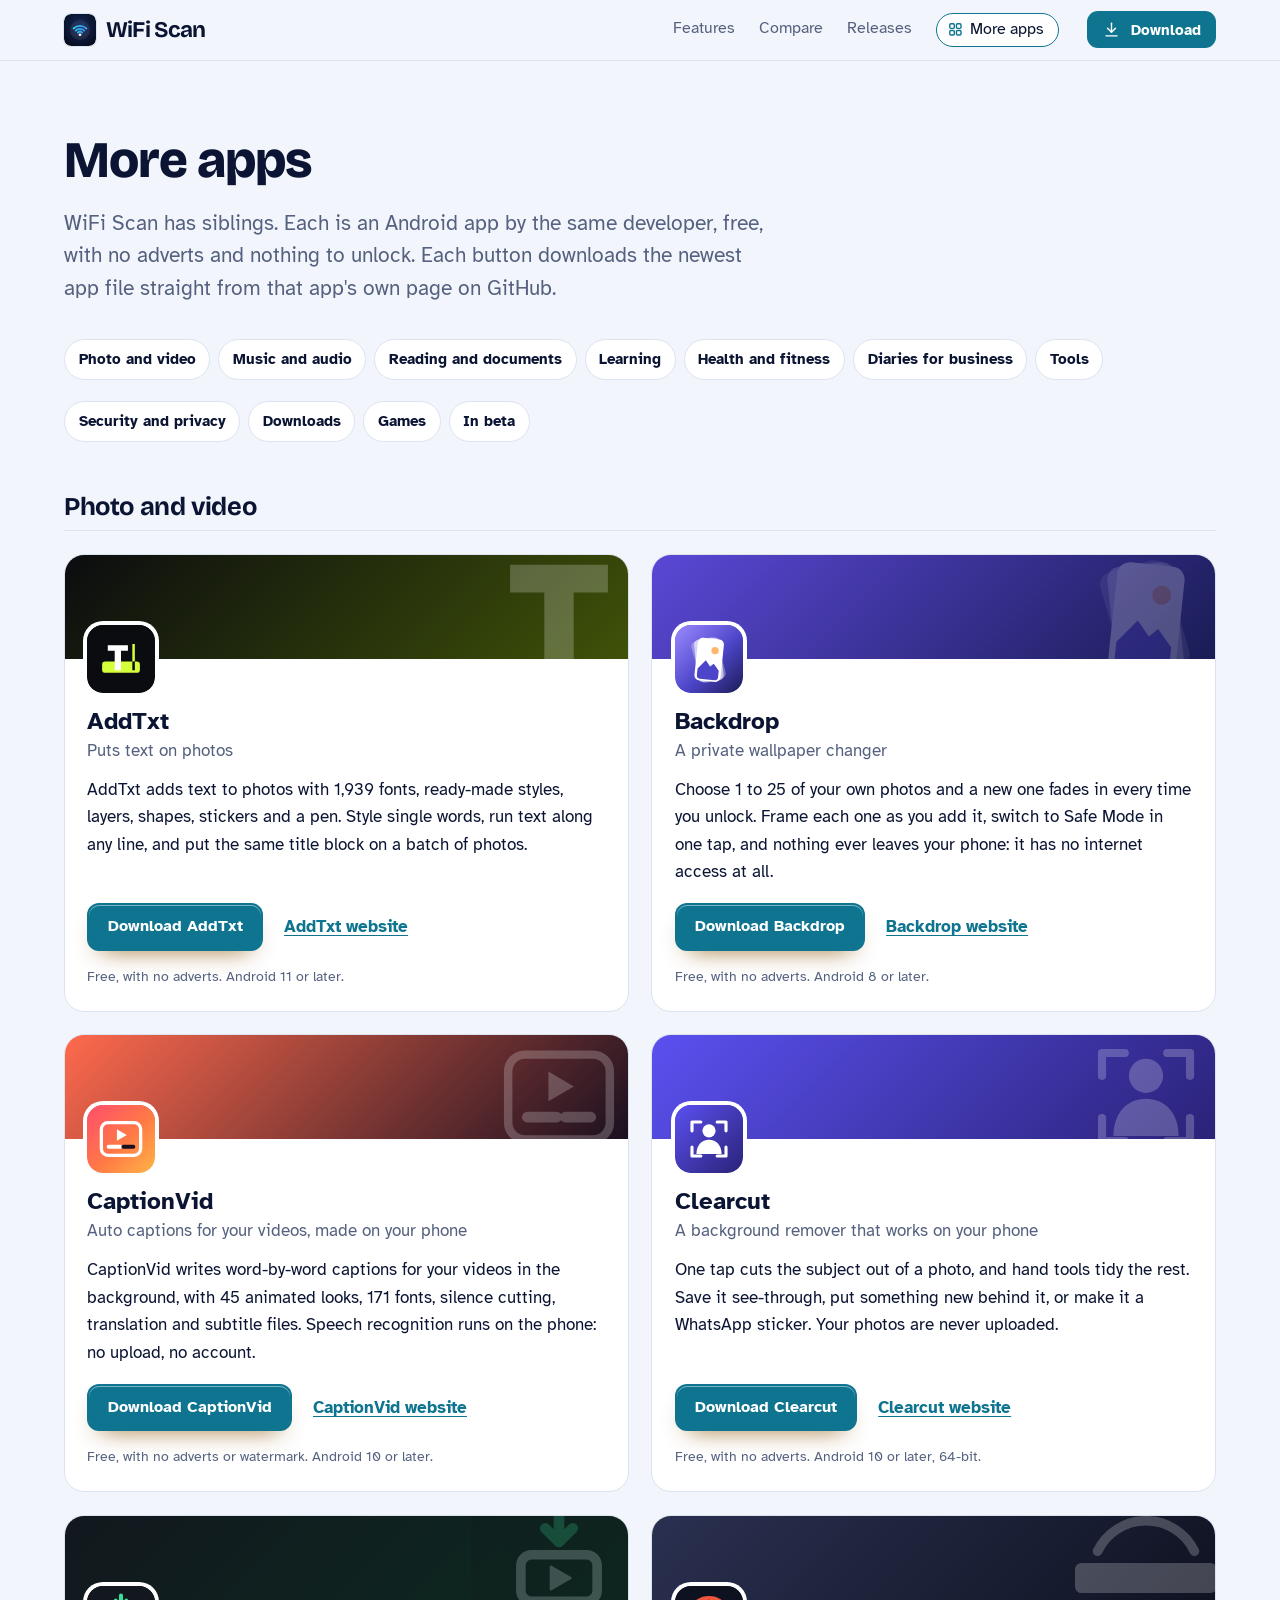
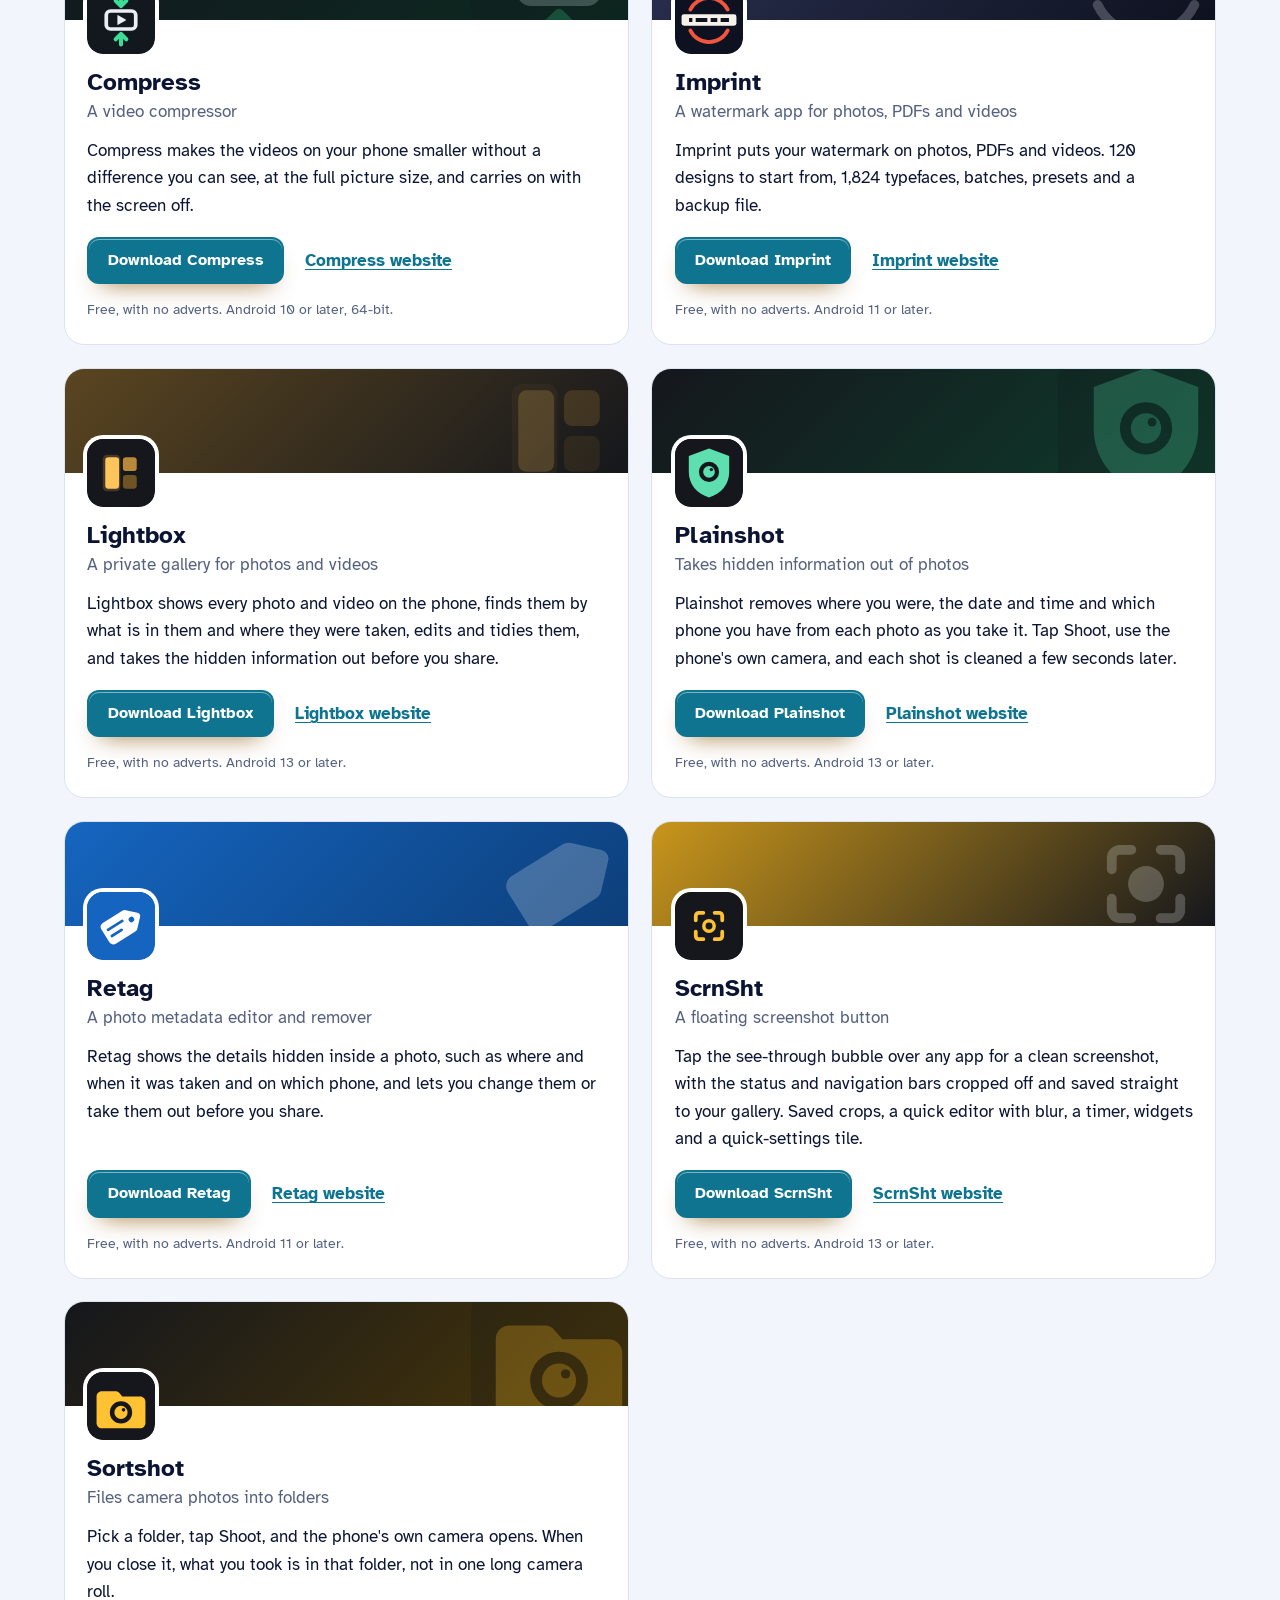
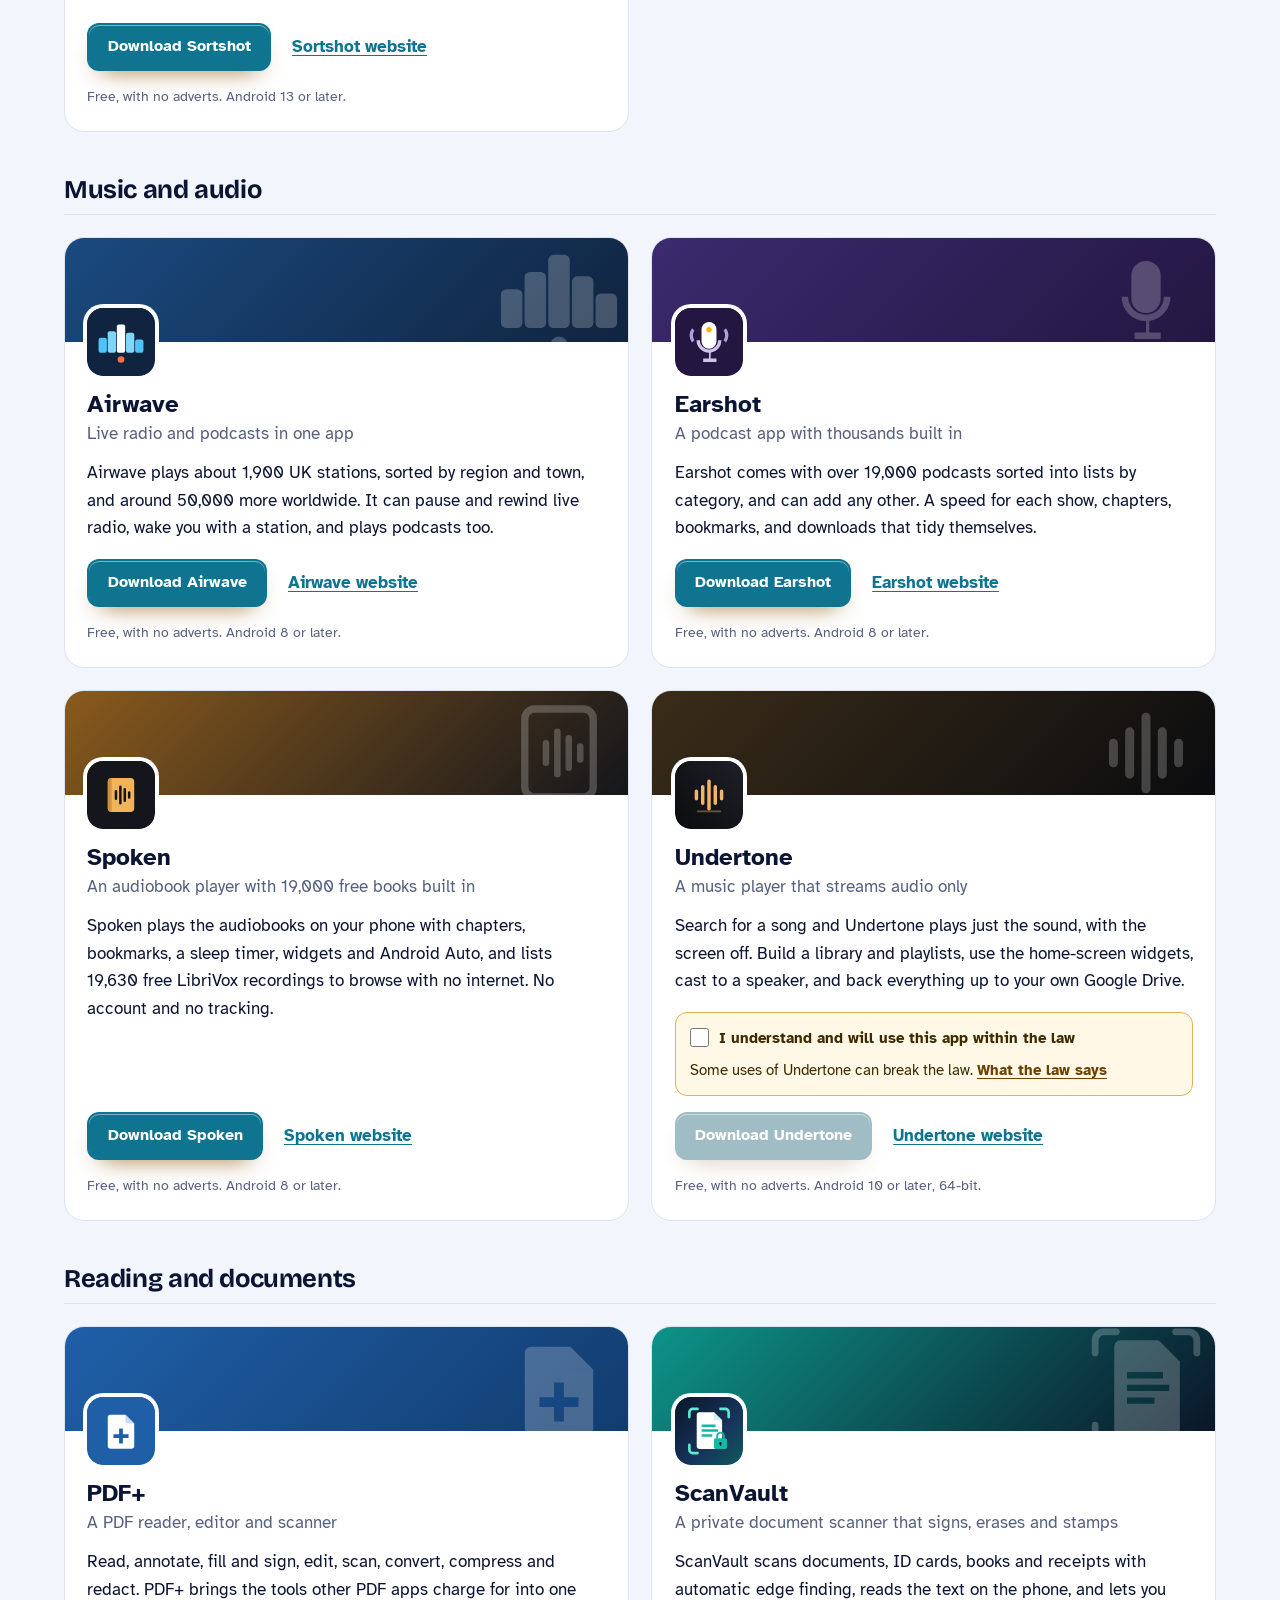
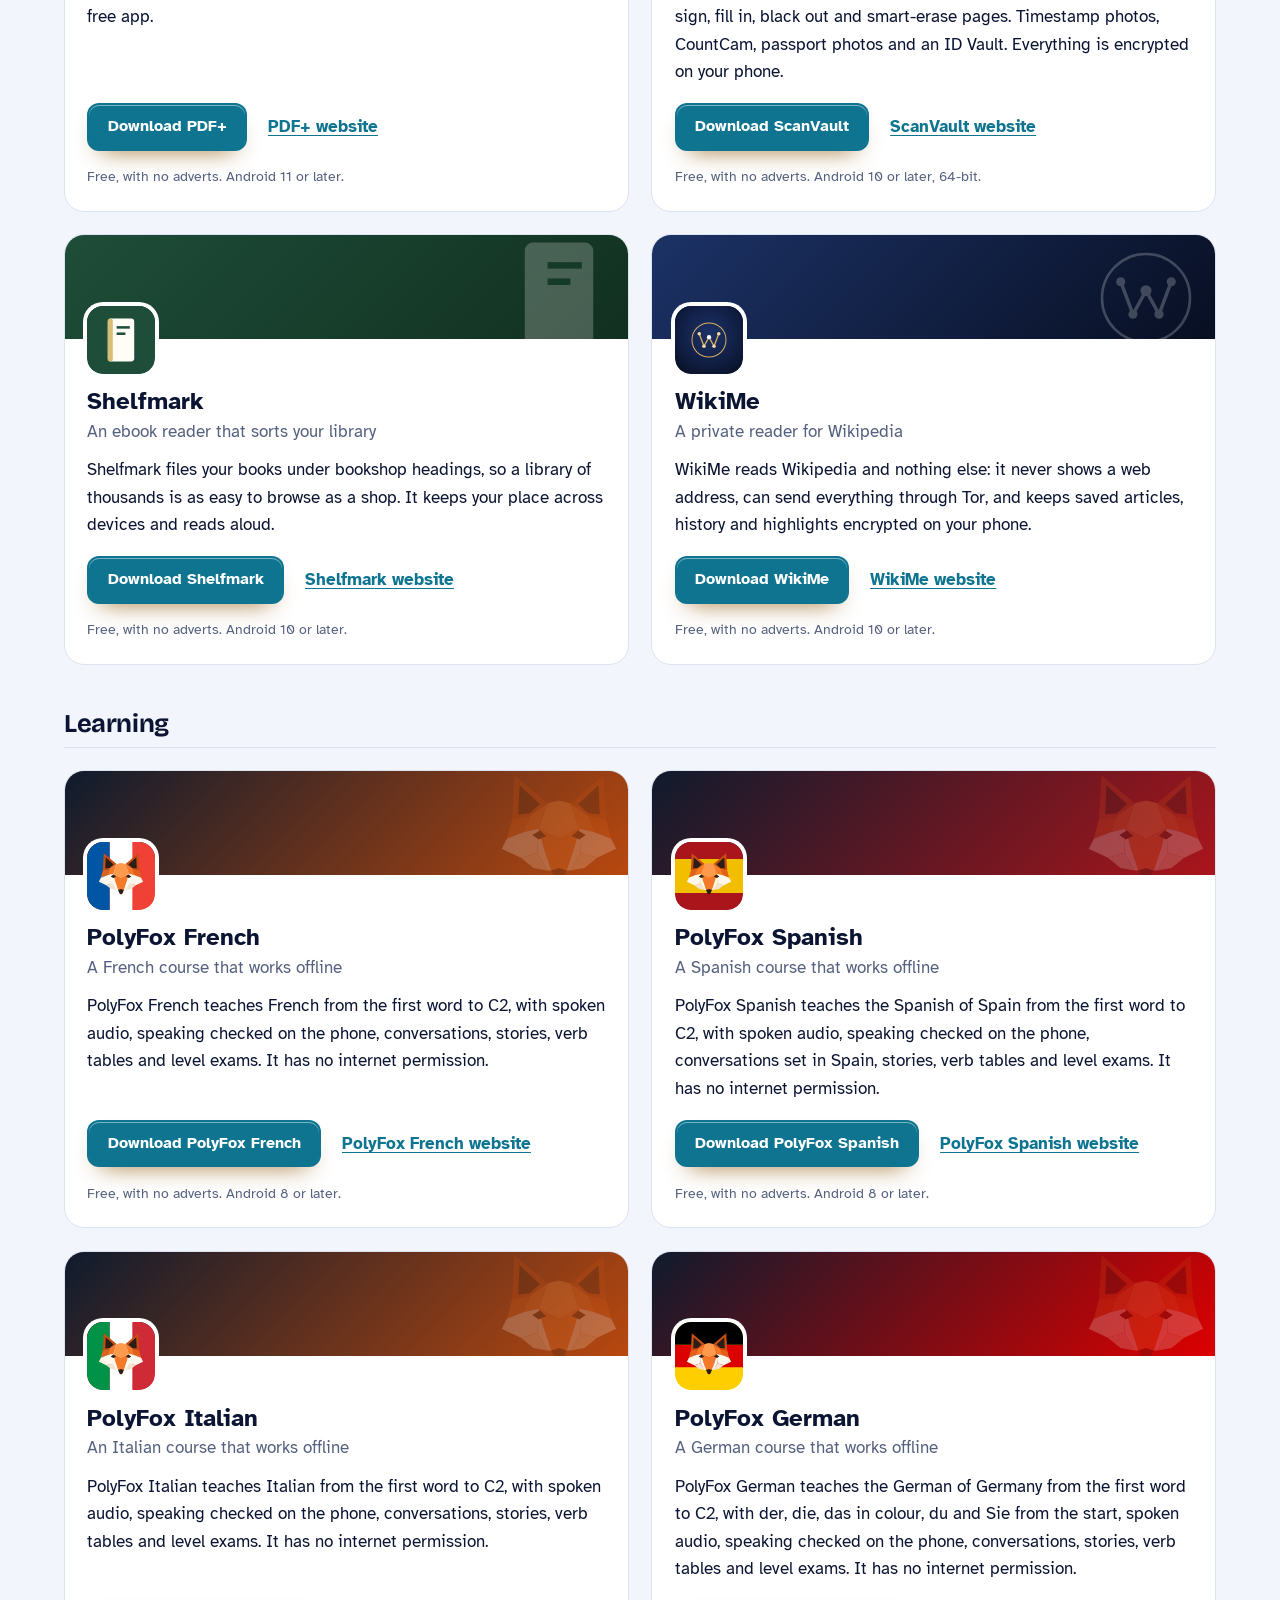
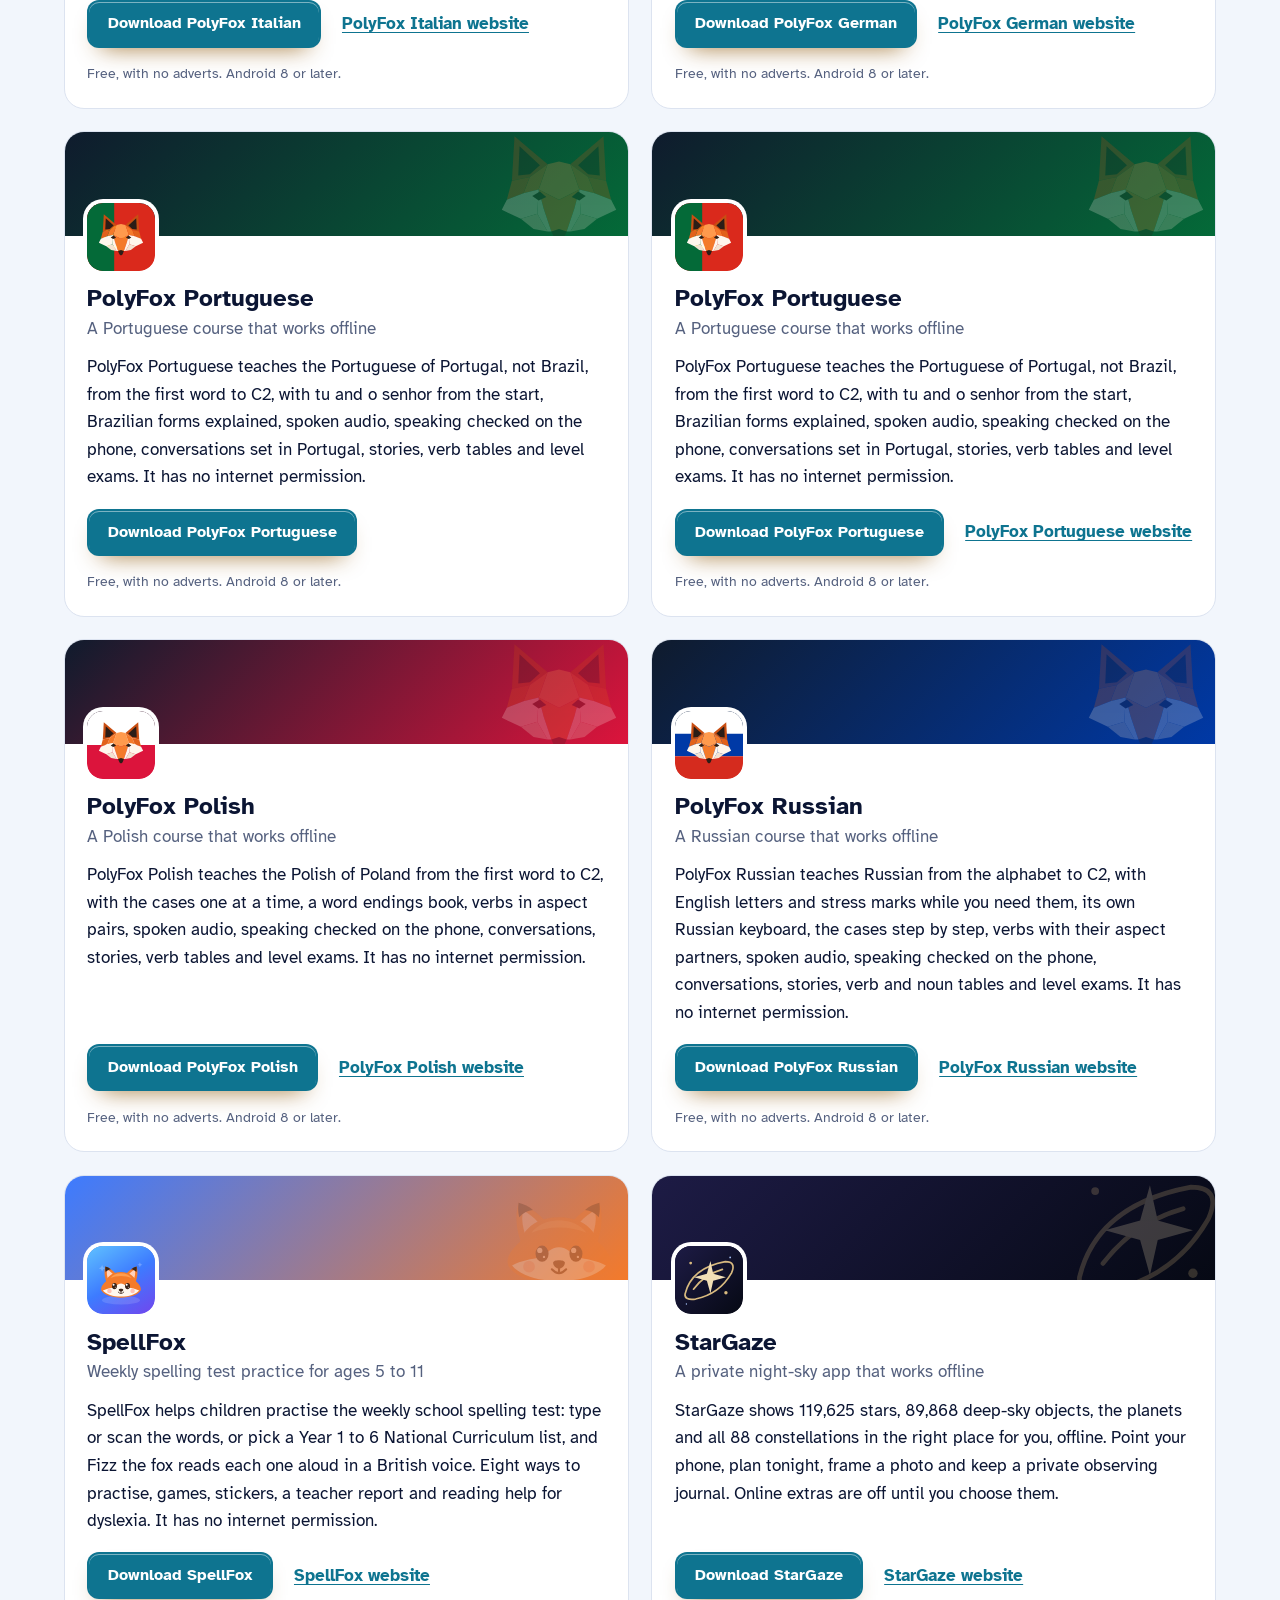
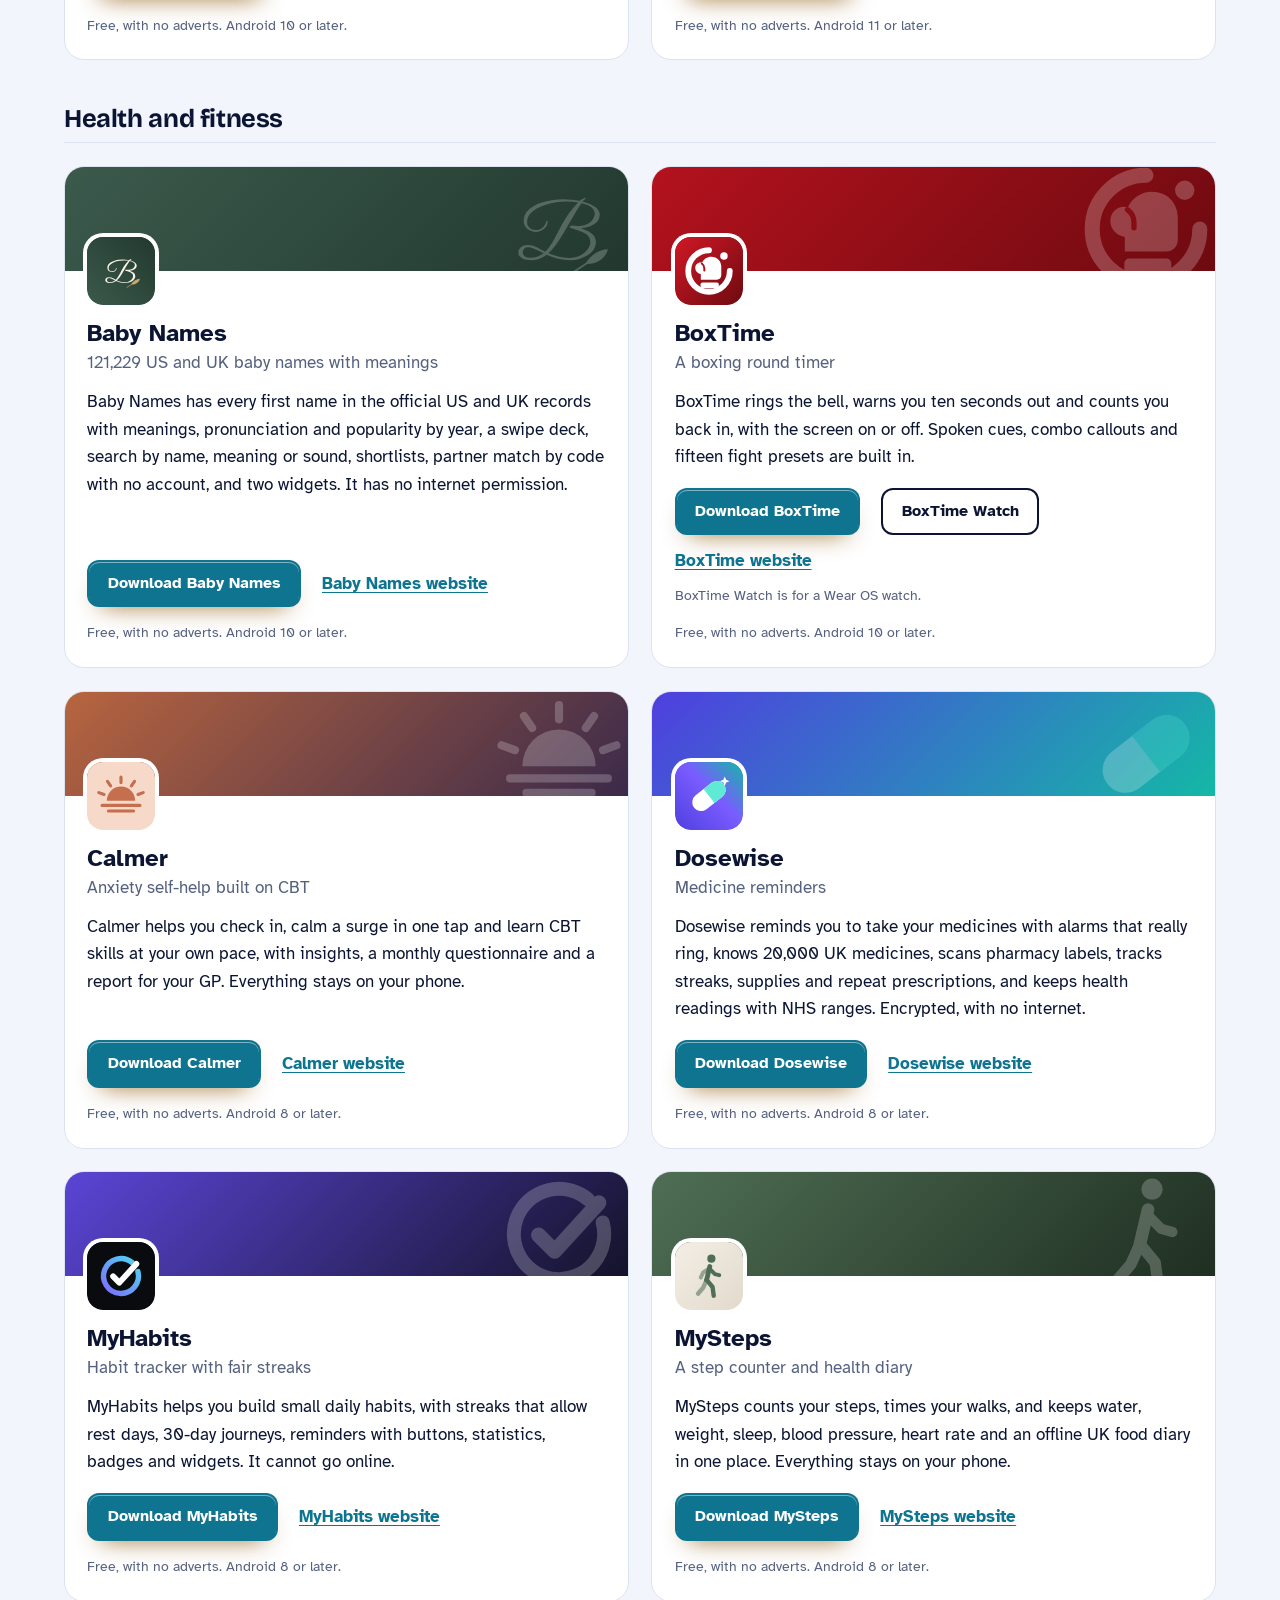
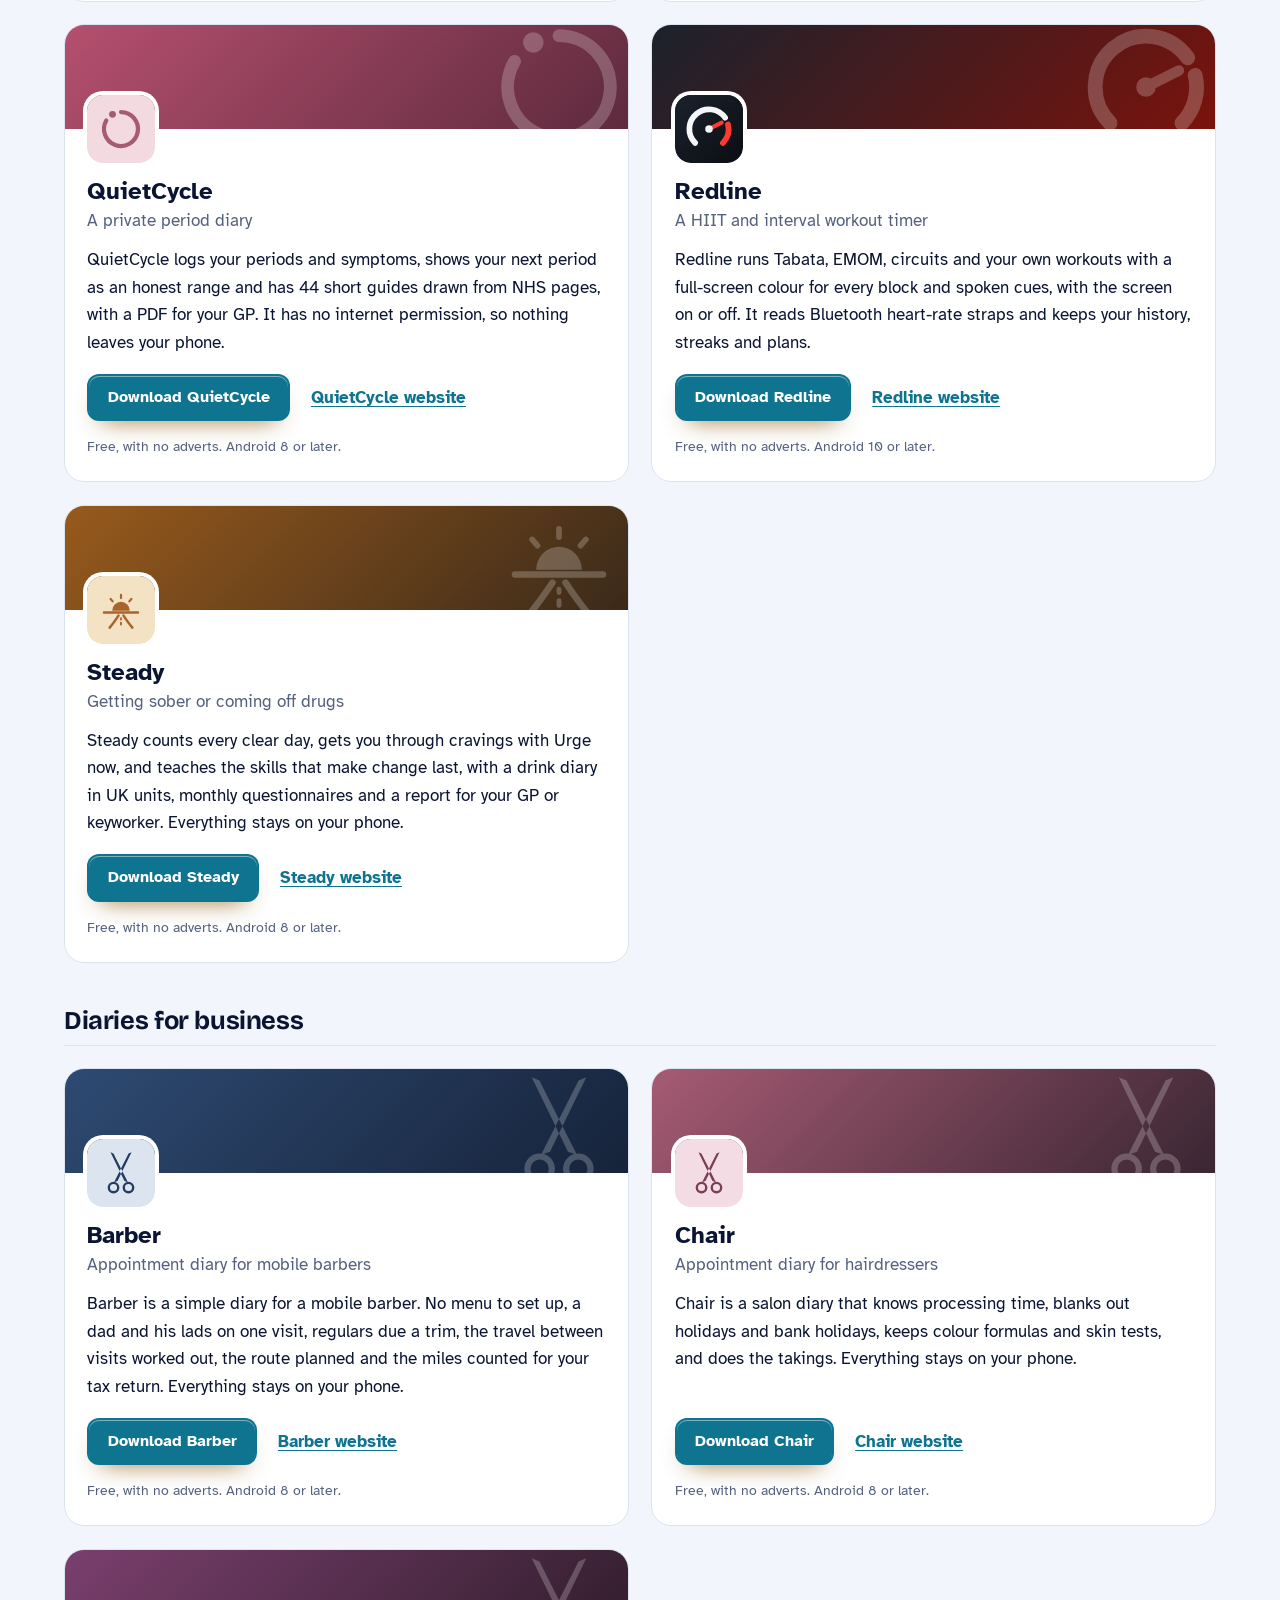
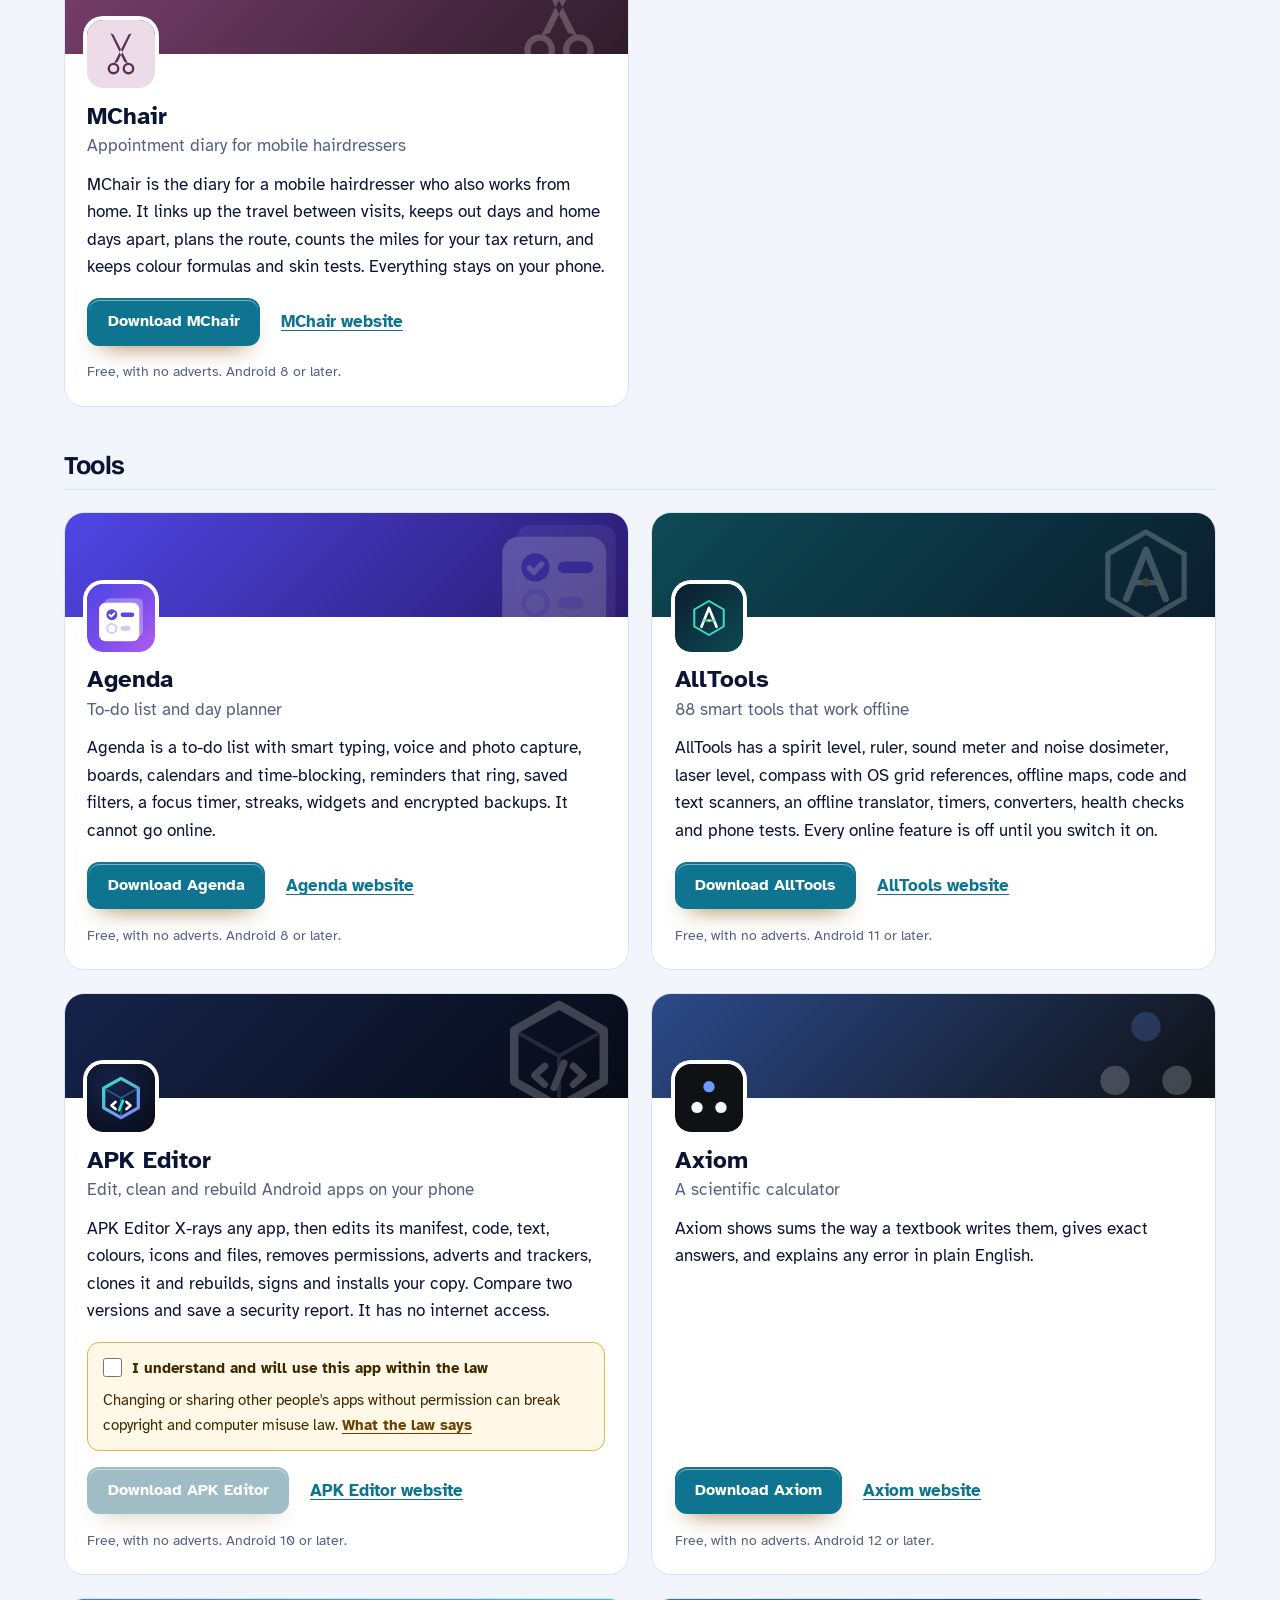
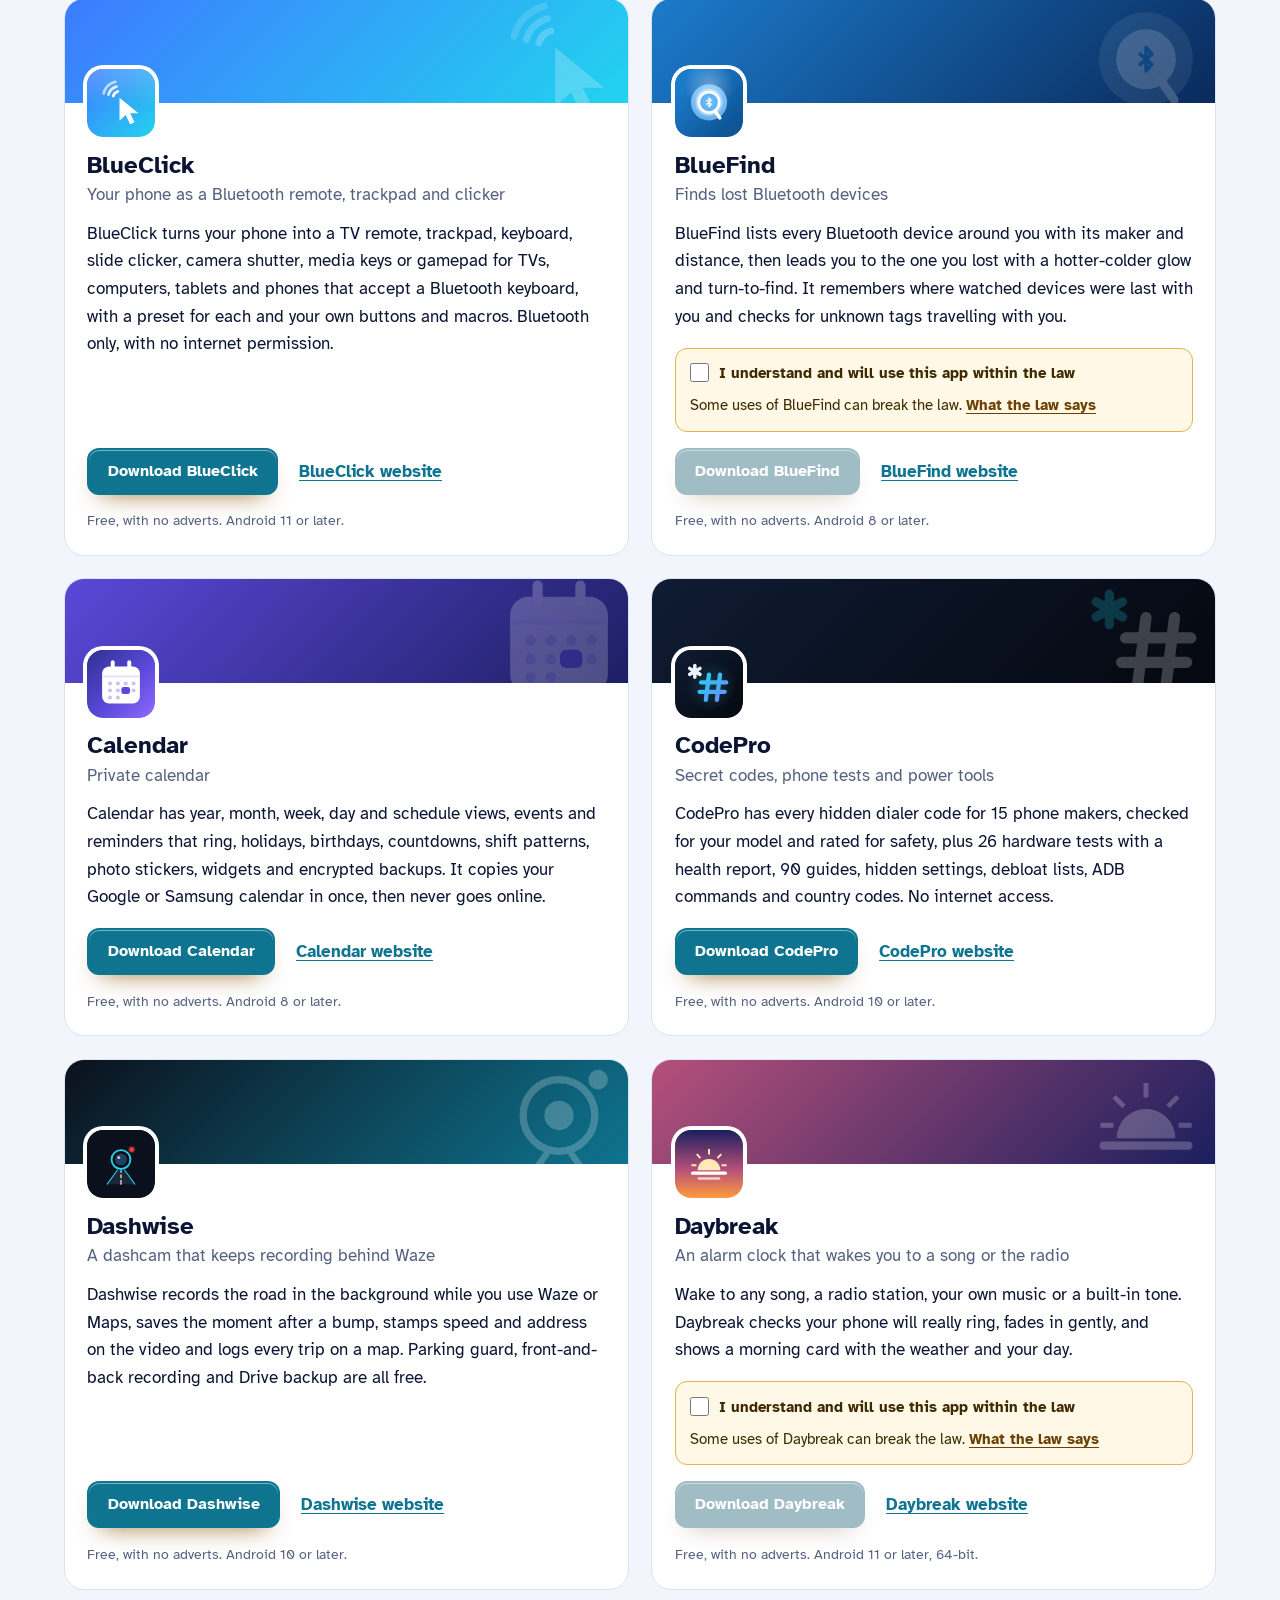
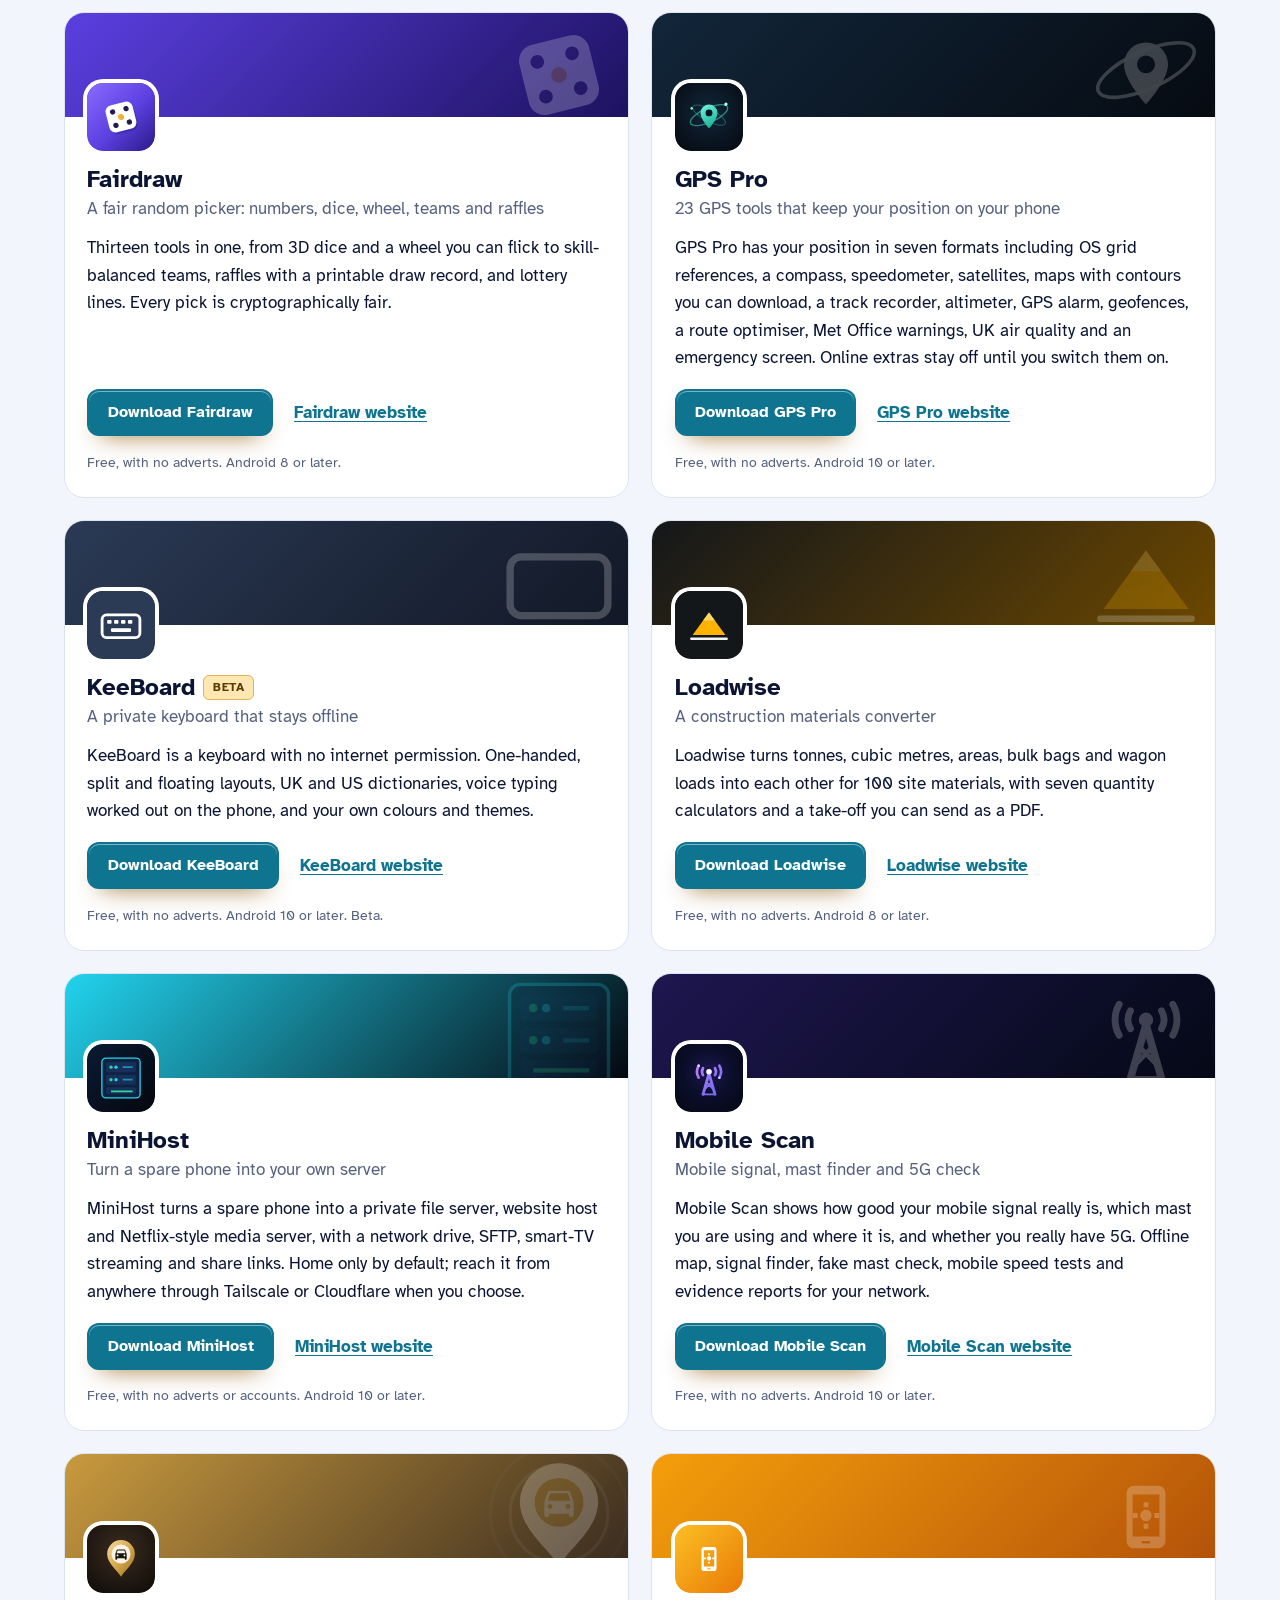
==== commit 32b290ed: "More apps: add SpellFox" ====
--- a/more-apps.html
+++ b/more-apps.html
@@ -4,7 +4,7 @@
 <meta charset="utf-8">
 <meta name="viewport" content="width=device-width, initial-scale=1">
 <title>More free Android apps from the maker of WiFi Scan</title>
-<meta name="description" content="All 98 free Android apps from the maker of WiFi Scan, in one list by category, each with its download and a link to its website.">
+<meta name="description" content="All 99 free Android apps from the maker of WiFi Scan, in one list by category, each with its download and a link to its website.">
 <meta name="author" content="Jonathan Jackson">
 <link rel="canonical" href="https://customgpter.github.io/wifiscan/more-apps.html">
 <meta name="theme-color" content="#f2f6fc" media="(prefers-color-scheme: light)">
@@ -12,7 +12,7 @@
 <meta property="og:type" content="website">
 <meta property="og:site_name" content="WiFi Scan">
 <meta property="og:title" content="More free Android apps from the maker of WiFi Scan">
-<meta property="og:description" content="All 98 free Android apps from the maker of WiFi Scan, in one list by category, each with its download and a link to its website.">
+<meta property="og:description" content="All 99 free Android apps from the maker of WiFi Scan, in one list by category, each with its download and a link to its website.">
 <meta property="og:url" content="https://customgpter.github.io/wifiscan/more-apps.html">
 <meta property="og:image" content="https://customgpter.github.io/wifiscan/assets/og.png">
 <meta property="og:image:width" content="1200">
@@ -26,7 +26,7 @@
 <link rel="preload" href="./assets/fonts/atkinson-hyperlegible-latin-400-normal.woff2" as="font" type="font/woff2" crossorigin>
 <link rel="stylesheet" href="./assets/site.css?v=1">
 <link rel="stylesheet" href="./assets/house.css?v=1">
-<script type="application/ld+json">{"@context":"https://schema.org","@type":"ItemList","name":"Apps from the maker of WiFi Scan","url":"https://customgpter.github.io/wifiscan/more-apps.html","itemListElement":[{"@type":"ListItem","position":1,"name":"AddTxt","url":"https://customgpter.github.io/addtxt/"},{"@type":"ListItem","position":2,"name":"Backdrop","url":"https://customgpter.github.io/backdrop/"},{"@type":"ListItem","position":3,"name":"CaptionVid","url":"https://customgpter.github.io/captionvid/"},{"@type":"ListItem","position":4,"name":"Clearcut","url":"https://customgpter.github.io/clearcut/"},{"@type":"ListItem","position":5,"name":"Compress","url":"https://customgpter.github.io/compress/"},{"@type":"ListItem","position":6,"name":"Imprint","url":"https://customgpter.github.io/imprint/"},{"@type":"ListItem","position":7,"name":"Lightbox","url":"https://customgpter.github.io/lightbox/"},{"@type":"ListItem","position":8,"name":"Plainshot","url":"https://customgpter.github.io/plainshot/"},{"@type":"ListItem","position":9,"name":"Retag","url":"https://customgpter.github.io/retag/"},{"@type":"ListItem","position":10,"name":"ScrnSht","url":"https://customgpter.github.io/scrnsht/"},{"@type":"ListItem","position":11,"name":"Sortshot","url":"https://customgpter.github.io/sortshot/"},{"@type":"ListItem","position":12,"name":"Airwave","url":"https://customgpter.github.io/airwave/"},{"@type":"ListItem","position":13,"name":"Earshot","url":"https://customgpter.github.io/earshot/"},{"@type":"ListItem","position":14,"name":"Spoken","url":"https://customgpter.github.io/spoken/"},{"@type":"ListItem","position":15,"name":"Undertone","url":"https://customgpter.github.io/undertone/"},{"@type":"ListItem","position":16,"name":"PDF+","url":"https://customgpter.github.io/pdfplus/"},{"@type":"ListItem","position":17,"name":"ScanVault","url":"https://customgpter.github.io/scanvault/"},{"@type":"ListItem","position":18,"name":"Shelfmark","url":"https://customgpter.github.io/shelfmark/"},{"@type":"ListItem","position":19,"name":"WikiMe","url":"https://customgpter.github.io/wikime/"},{"@type":"ListItem","position":20,"name":"PolyFox French","url":"https://customgpter.github.io/polyfox/"},{"@type":"ListItem","position":21,"name":"PolyFox German","url":"https://customgpter.github.io/polyfox-german/"},{"@type":"ListItem","position":22,"name":"PolyFox Portuguese","url":"https://customgpter.github.io/polyfox-portuguese/"},{"@type":"ListItem","position":23,"name":"PolyFox Polish","url":"https://customgpter.github.io/polyfox-polish/"},{"@type":"ListItem","position":24,"name":"PolyFox Russian","url":"https://customgpter.github.io/polyfox-russian/"},{"@type":"ListItem","position":25,"name":"StarGaze","url":"https://customgpter.github.io/stargaze/"},{"@type":"ListItem","position":26,"name":"Baby Names","url":"https://customgpter.github.io/babynames/"},{"@type":"ListItem","position":27,"name":"BoxTime","url":"https://customgpter.github.io/boxtime/"},{"@type":"ListItem","position":28,"name":"Calmer","url":"https://customgpter.github.io/calmer/"},{"@type":"ListItem","position":29,"name":"Dosewise","url":"https://customgpter.github.io/dosewise/"},{"@type":"ListItem","position":30,"name":"MyHabits","url":"https://customgpter.github.io/myhabits/"},{"@type":"ListItem","position":31,"name":"MySteps","url":"https://customgpter.github.io/mysteps/"},{"@type":"ListItem","position":32,"name":"QuietCycle","url":"https://customgpter.github.io/quietcycle/"},{"@type":"ListItem","position":33,"name":"Redline","url":"https://customgpter.github.io/redline/"},{"@type":"ListItem","position":34,"name":"Steady","url":"https://customgpter.github.io/steady/"},{"@type":"ListItem","position":35,"name":"Barber","url":"https://customgpter.github.io/barber/"},{"@type":"ListItem","position":36,"name":"Chair","url":"https://customgpter.github.io/chair/"},{"@type":"ListItem","position":37,"name":"MChair","url":"https://customgpter.github.io/mchair/"},{"@type":"ListItem","position":38,"name":"Agenda","url":"https://customgpter.github.io/agenda/"},{"@type":"ListItem","position":39,"name":"AllTools","url":"https://customgpter.github.io/alltools/"},{"@type":"ListItem","position":40,"name":"APK Editor","url":"https://customgpter.github.io/apkeditor/"},{"@type":"ListItem","position":41,"name":"Axiom","url":"https://customgpter.github.io/axiom/"},{"@type":"ListItem","position":42,"name":"BlueClick","url":"https://customgpter.github.io/blueclick/"},{"@type":"ListItem","position":43,"name":"BlueFind","url":"https://customgpter.github.io/bluefind/"},{"@type":"ListItem","position":44,"name":"Calendar","url":"https://customgpter.github.io/calendar/"},{"@type":"ListItem","position":45,"name":"CodePro","url":"https://customgpter.github.io/codepro/"},{"@type":"ListItem","position":46,"name":"Dashwise","url":"https://customgpter.github.io/dashwise/"},{"@type":"ListItem","position":47,"name":"Daybreak","url":"https://customgpter.github.io/daybreak/"},{"@type":"ListItem","position":48,"name":"Fairdraw","url":"https://customgpter.github.io/fairdraw/"},{"@type":"ListItem","position":49,"name":"GPS Pro","url":"https://customgpter.github.io/gpspro/"},{"@type":"ListItem","position":50,"name":"KeeBoard","url":"https://customgpter.github.io/keeboard/"},{"@type":"ListItem","position":51,"name":"Loadwise","url":"https://customgpter.github.io/loadwise/"},{"@type":"ListItem","position":52,"name":"MiniHost","url":"https://customgpter.github.io/minihost/"},{"@type":"ListItem","position":53,"name":"Mobile Scan","url":"https://customgpter.github.io/mobilescan/"},{"@type":"ListItem","position":54,"name":"Parkwise","url":"https://customgpter.github.io/parkwise/"},{"@type":"ListItem","position":55,"name":"Pocketmind","url":"https://customgpter.github.io/pocketmind/"},{"@type":"ListItem","position":56,"name":"Refine","url":"https://customgpter.github.io/refine/"},{"@type":"ListItem","position":57,"name":"Shiftwise","url":"https://customgpter.github.io/shiftwise/"},{"@type":"ListItem","position":58,"name":"SimpleCalc","url":"https://customgpter.github.io/simplecalc/"},{"@type":"ListItem","position":59,"name":"Skyline","url":"https://customgpter.github.io/skyline/"},{"@type":"ListItem","position":60,"name":"Slipway","url":"https://customgpter.github.io/slipway/"},{"@type":"ListItem","position":61,"name":"Tagger","url":"https://customgpter.github.io/tagger/"},{"@type":"ListItem","position":62,"name":"TotalClean","url":"https://customgpter.github.io/totalclean/"},{"@type":"ListItem","position":63,"name":"TVLink","url":"https://customgpter.github.io/tvlink/"},{"@type":"ListItem","position":64,"name":"Unbox","url":"https://customgpter.github.io/unbox/"},{"@type":"ListItem","position":65,"name":"WhatsKeep","url":"https://customgpter.github.io/whatskeep/"},{"@type":"ListItem","position":66,"name":"WiFi Scan","url":"https://customgpter.github.io/wifiscan/"},{"@type":"ListItem","position":67,"name":"Auditly","url":"https://customgpter.github.io/auditly/"},{"@type":"ListItem","position":68,"name":"Backchannel","url":"https://customgpter.github.io/backchannel/"},{"@type":"ListItem","position":69,"name":"ENotes","url":"https://customgpter.github.io/enotes/"},{"@type":"ListItem","position":70,"name":"FindMe","url":"https://customgpter.github.io/findme/"},{"@type":"ListItem","position":71,"name":"iLock","url":"https://customgpter.github.io/ilock/"},{"@type":"ListItem","position":72,"name":"ImSafe","url":"https://customgpter.github.io/imsafe/"},{"@type":"ListItem","position":73,"name":"IShred","url":"https://customgpter.github.io/ishred/"},{"@type":"ListItem","position":74,"name":"LockBox","url":"https://customgpter.github.io/lockbox/"},{"@type":"ListItem","position":75,"name":"PassVault","url":"https://customgpter.github.io/passvault/"},{"@type":"ListItem","position":76,"name":"SpyFind","url":"https://customgpter.github.io/spyfind/"},{"@type":"ListItem","position":77,"name":"TextWipe","url":"https://customgpter.github.io/textwipe/"},{"@type":"ListItem","position":78,"name":"Tracewire","url":"https://customgpter.github.io/tracewire/"},{"@type":"ListItem","position":79,"name":"Vigil","url":"https://customgpter.github.io/vigil/"},{"@type":"ListItem","position":80,"name":"Grab","url":"https://customgpter.github.io/grab/"},{"@type":"ListItem","position":81,"name":"Swarm","url":"https://customgpter.github.io/swarm/"},{"@type":"ListItem","position":82,"name":"Plane Games","url":"https://customgpter.github.io/plane-games/"},{"@type":"ListItem","position":83,"name":"Ninefold","url":"https://customgpter.github.io/ninefold/"},{"@type":"ListItem","position":84,"name":"Cubewise","url":"https://customgpter.github.io/cubewise/"},{"@type":"ListItem","position":85,"name":"Tilewise","url":"https://customgpter.github.io/tilewise/"},{"@type":"ListItem","position":86,"name":"Letterwise","url":"https://customgpter.github.io/letterwise/"},{"@type":"ListItem","position":87,"name":"Kingside","url":"https://customgpter.github.io/kingside/"},{"@type":"ListItem","position":88,"name":"Deckhand","url":"https://customgpter.github.io/deckhand/"},{"@type":"ListItem","position":89,"name":"SNESForge","url":"https://customgpter.github.io/snesforge/"},{"@type":"ListItem","position":90,"name":"Fame Boy","url":"https://customgpter.github.io/fameboy/"},{"@type":"ListItem","position":91,"name":"PSPPro","url":"https://customgpter.github.io/psppro/"},{"@type":"ListItem","position":92,"name":"MegaGen","url":"https://customgpter.github.io/megagen/"},{"@type":"ListItem","position":93,"name":"QVR","url":"https://customgpter.github.io/qvr/"},{"@type":"ListItem","position":94,"name":"QVR Watch","url":"https://customgpter.github.io/qvr-watch/"},{"@type":"ListItem","position":95,"name":"QVRLite","url":"https://customgpter.github.io/qvrlite/"},{"@type":"ListItem","position":96,"name":"Onionz","url":"https://customgpter.github.io/onionz/"},{"@type":"ListItem","position":97,"name":"OnionzWeb","url":"https://customgpter.github.io/onionzweb/"}]}</script>
+<script type="application/ld+json">{"@context":"https://schema.org","@type":"ItemList","name":"Apps from the maker of WiFi Scan","url":"https://customgpter.github.io/wifiscan/more-apps.html","itemListElement":[{"@type":"ListItem","position":1,"name":"AddTxt","url":"https://customgpter.github.io/addtxt/"},{"@type":"ListItem","position":2,"name":"Backdrop","url":"https://customgpter.github.io/backdrop/"},{"@type":"ListItem","position":3,"name":"CaptionVid","url":"https://customgpter.github.io/captionvid/"},{"@type":"ListItem","position":4,"name":"Clearcut","url":"https://customgpter.github.io/clearcut/"},{"@type":"ListItem","position":5,"name":"Compress","url":"https://customgpter.github.io/compress/"},{"@type":"ListItem","position":6,"name":"Imprint","url":"https://customgpter.github.io/imprint/"},{"@type":"ListItem","position":7,"name":"Lightbox","url":"https://customgpter.github.io/lightbox/"},{"@type":"ListItem","position":8,"name":"Plainshot","url":"https://customgpter.github.io/plainshot/"},{"@type":"ListItem","position":9,"name":"Retag","url":"https://customgpter.github.io/retag/"},{"@type":"ListItem","position":10,"name":"ScrnSht","url":"https://customgpter.github.io/scrnsht/"},{"@type":"ListItem","position":11,"name":"Sortshot","url":"https://customgpter.github.io/sortshot/"},{"@type":"ListItem","position":12,"name":"Airwave","url":"https://customgpter.github.io/airwave/"},{"@type":"ListItem","position":13,"name":"Earshot","url":"https://customgpter.github.io/earshot/"},{"@type":"ListItem","position":14,"name":"Spoken","url":"https://customgpter.github.io/spoken/"},{"@type":"ListItem","position":15,"name":"Undertone","url":"https://customgpter.github.io/undertone/"},{"@type":"ListItem","position":16,"name":"PDF+","url":"https://customgpter.github.io/pdfplus/"},{"@type":"ListItem","position":17,"name":"ScanVault","url":"https://customgpter.github.io/scanvault/"},{"@type":"ListItem","position":18,"name":"Shelfmark","url":"https://customgpter.github.io/shelfmark/"},{"@type":"ListItem","position":19,"name":"WikiMe","url":"https://customgpter.github.io/wikime/"},{"@type":"ListItem","position":20,"name":"PolyFox French","url":"https://customgpter.github.io/polyfox/"},{"@type":"ListItem","position":21,"name":"PolyFox German","url":"https://customgpter.github.io/polyfox-german/"},{"@type":"ListItem","position":22,"name":"PolyFox Portuguese","url":"https://customgpter.github.io/polyfox-portuguese/"},{"@type":"ListItem","position":23,"name":"PolyFox Polish","url":"https://customgpter.github.io/polyfox-polish/"},{"@type":"ListItem","position":24,"name":"PolyFox Russian","url":"https://customgpter.github.io/polyfox-russian/"},{"@type":"ListItem","position":25,"name":"SpellFox","url":"https://customgpter.github.io/spellfox/"},{"@type":"ListItem","position":26,"name":"StarGaze","url":"https://customgpter.github.io/stargaze/"},{"@type":"ListItem","position":27,"name":"Baby Names","url":"https://customgpter.github.io/babynames/"},{"@type":"ListItem","position":28,"name":"BoxTime","url":"https://customgpter.github.io/boxtime/"},{"@type":"ListItem","position":29,"name":"Calmer","url":"https://customgpter.github.io/calmer/"},{"@type":"ListItem","position":30,"name":"Dosewise","url":"https://customgpter.github.io/dosewise/"},{"@type":"ListItem","position":31,"name":"MyHabits","url":"https://customgpter.github.io/myhabits/"},{"@type":"ListItem","position":32,"name":"MySteps","url":"https://customgpter.github.io/mysteps/"},{"@type":"ListItem","position":33,"name":"QuietCycle","url":"https://customgpter.github.io/quietcycle/"},{"@type":"ListItem","position":34,"name":"Redline","url":"https://customgpter.github.io/redline/"},{"@type":"ListItem","position":35,"name":"Steady","url":"https://customgpter.github.io/steady/"},{"@type":"ListItem","position":36,"name":"Barber","url":"https://customgpter.github.io/barber/"},{"@type":"ListItem","position":37,"name":"Chair","url":"https://customgpter.github.io/chair/"},{"@type":"ListItem","position":38,"name":"MChair","url":"https://customgpter.github.io/mchair/"},{"@type":"ListItem","position":39,"name":"Agenda","url":"https://customgpter.github.io/agenda/"},{"@type":"ListItem","position":40,"name":"AllTools","url":"https://customgpter.github.io/alltools/"},{"@type":"ListItem","position":41,"name":"APK Editor","url":"https://customgpter.github.io/apkeditor/"},{"@type":"ListItem","position":42,"name":"Axiom","url":"https://customgpter.github.io/axiom/"},{"@type":"ListItem","position":43,"name":"BlueClick","url":"https://customgpter.github.io/blueclick/"},{"@type":"ListItem","position":44,"name":"BlueFind","url":"https://customgpter.github.io/bluefind/"},{"@type":"ListItem","position":45,"name":"Calendar","url":"https://customgpter.github.io/calendar/"},{"@type":"ListItem","position":46,"name":"CodePro","url":"https://customgpter.github.io/codepro/"},{"@type":"ListItem","position":47,"name":"Dashwise","url":"https://customgpter.github.io/dashwise/"},{"@type":"ListItem","position":48,"name":"Daybreak","url":"https://customgpter.github.io/daybreak/"},{"@type":"ListItem","position":49,"name":"Fairdraw","url":"https://customgpter.github.io/fairdraw/"},{"@type":"ListItem","position":50,"name":"GPS Pro","url":"https://customgpter.github.io/gpspro/"},{"@type":"ListItem","position":51,"name":"KeeBoard","url":"https://customgpter.github.io/keeboard/"},{"@type":"ListItem","position":52,"name":"Loadwise","url":"https://customgpter.github.io/loadwise/"},{"@type":"ListItem","position":53,"name":"MiniHost","url":"https://customgpter.github.io/minihost/"},{"@type":"ListItem","position":54,"name":"Mobile Scan","url":"https://customgpter.github.io/mobilescan/"},{"@type":"ListItem","position":55,"name":"Parkwise","url":"https://customgpter.github.io/parkwise/"},{"@type":"ListItem","position":56,"name":"Pocketmind","url":"https://customgpter.github.io/pocketmind/"},{"@type":"ListItem","position":57,"name":"Refine","url":"https://customgpter.github.io/refine/"},{"@type":"ListItem","position":58,"name":"Shiftwise","url":"https://customgpter.github.io/shiftwise/"},{"@type":"ListItem","position":59,"name":"SimpleCalc","url":"https://customgpter.github.io/simplecalc/"},{"@type":"ListItem","position":60,"name":"Skyline","url":"https://customgpter.github.io/skyline/"},{"@type":"ListItem","position":61,"name":"Slipway","url":"https://customgpter.github.io/slipway/"},{"@type":"ListItem","position":62,"name":"Tagger","url":"https://customgpter.github.io/tagger/"},{"@type":"ListItem","position":63,"name":"TotalClean","url":"https://customgpter.github.io/totalclean/"},{"@type":"ListItem","position":64,"name":"TVLink","url":"https://customgpter.github.io/tvlink/"},{"@type":"ListItem","position":65,"name":"Unbox","url":"https://customgpter.github.io/unbox/"},{"@type":"ListItem","position":66,"name":"WhatsKeep","url":"https://customgpter.github.io/whatskeep/"},{"@type":"ListItem","position":67,"name":"WiFi Scan","url":"https://customgpter.github.io/wifiscan/"},{"@type":"ListItem","position":68,"name":"Auditly","url":"https://customgpter.github.io/auditly/"},{"@type":"ListItem","position":69,"name":"Backchannel","url":"https://customgpter.github.io/backchannel/"},{"@type":"ListItem","position":70,"name":"ENotes","url":"https://customgpter.github.io/enotes/"},{"@type":"ListItem","position":71,"name":"FindMe","url":"https://customgpter.github.io/findme/"},{"@type":"ListItem","position":72,"name":"iLock","url":"https://customgpter.github.io/ilock/"},{"@type":"ListItem","position":73,"name":"ImSafe","url":"https://customgpter.github.io/imsafe/"},{"@type":"ListItem","position":74,"name":"IShred","url":"https://customgpter.github.io/ishred/"},{"@type":"ListItem","position":75,"name":"LockBox","url":"https://customgpter.github.io/lockbox/"},{"@type":"ListItem","position":76,"name":"PassVault","url":"https://customgpter.github.io/passvault/"},{"@type":"ListItem","position":77,"name":"SpyFind","url":"https://customgpter.github.io/spyfind/"},{"@type":"ListItem","position":78,"name":"TextWipe","url":"https://customgpter.github.io/textwipe/"},{"@type":"ListItem","position":79,"name":"Tracewire","url":"https://customgpter.github.io/tracewire/"},{"@type":"ListItem","position":80,"name":"Vigil","url":"https://customgpter.github.io/vigil/"},{"@type":"ListItem","position":81,"name":"Grab","url":"https://customgpter.github.io/grab/"},{"@type":"ListItem","position":82,"name":"Swarm","url":"https://customgpter.github.io/swarm/"},{"@type":"ListItem","position":83,"name":"Plane Games","url":"https://customgpter.github.io/plane-games/"},{"@type":"ListItem","position":84,"name":"Ninefold","url":"https://customgpter.github.io/ninefold/"},{"@type":"ListItem","position":85,"name":"Cubewise","url":"https://customgpter.github.io/cubewise/"},{"@type":"ListItem","position":86,"name":"Tilewise","url":"https://customgpter.github.io/tilewise/"},{"@type":"ListItem","position":87,"name":"Letterwise","url":"https://customgpter.github.io/letterwise/"},{"@type":"ListItem","position":88,"name":"Kingside","url":"https://customgpter.github.io/kingside/"},{"@type":"ListItem","position":89,"name":"Deckhand","url":"https://customgpter.github.io/deckhand/"},{"@type":"ListItem","position":90,"name":"SNESForge","url":"https://customgpter.github.io/snesforge/"},{"@type":"ListItem","position":91,"name":"Fame Boy","url":"https://customgpter.github.io/fameboy/"},{"@type":"ListItem","position":92,"name":"PSPPro","url":"https://customgpter.github.io/psppro/"},{"@type":"ListItem","position":93,"name":"MegaGen","url":"https://customgpter.github.io/megagen/"},{"@type":"ListItem","position":94,"name":"QVR","url":"https://customgpter.github.io/qvr/"},{"@type":"ListItem","position":95,"name":"QVR Watch","url":"https://customgpter.github.io/qvr-watch/"},{"@type":"ListItem","position":96,"name":"QVRLite","url":"https://customgpter.github.io/qvrlite/"},{"@type":"ListItem","position":97,"name":"Onionz","url":"https://customgpter.github.io/onionz/"},{"@type":"ListItem","position":98,"name":"OnionzWeb","url":"https://customgpter.github.io/onionzweb/"}]}</script>
 <link rel="stylesheet" href="./assets/apps-list.css?v=1">
 <script src="./assets/apps-list.js?v=1" defer></script>
 </head>
@@ -70,7 +70,7 @@
 <div class="mapps-group" role="group" aria-labelledby="apps-learning"><h2 class="mapps-cat" id="apps-learning">Learning</h2>
 <ul class="mapps"><li class="mapp" style="--b:#0f1b2d;--b2:#b8480f"><div class="mapp-cover" aria-hidden="true"><svg viewBox="0 0 108 108"><polygon fill="#C94E12" points="26.7,17.9 47.0,35.1 36.1,42.9 25.1,45.2"/><polygon fill="#C94E12" points="82.9,45.2 71.9,42.9 61.0,35.1 81.3,17.9"/><polygon fill="#2B1D17" points="29.8,24.1 42.3,35.8 36.1,41.3 29.0,42.1"/><polygon fill="#2B1D17" points="79.0,42.1 71.9,41.3 65.7,35.8 78.2,24.1"/><polygon fill="#FF9A4D" points="54.0,33.5 47.0,35.1 41.5,50.7 54.0,56.9"/><polygon fill="#FF9A4D" points="54.0,56.9 66.5,50.7 61.0,35.1 54.0,33.5"/><polygon fill="#F47A2A" points="47.0,35.1 36.1,42.9 32.2,53.0 41.5,50.7"/><polygon fill="#F47A2A" points="66.5,50.7 75.8,53.0 71.9,42.9 61.0,35.1"/><polygon fill="#E2611A" points="36.1,42.9 25.1,45.2 22.0,56.9 32.2,53.0"/><polygon fill="#E2611A" points="75.8,53.0 86.0,56.9 82.9,45.2 71.9,42.9"/><polygon fill="#FFF6EC" points="32.2,53.0 22.0,56.9 18.9,63.1 30.6,68.6 40.7,65.5 41.5,50.7"/><polygon fill="#FFF6EC" points="66.5,50.7 67.3,65.5 77.4,68.6 89.1,63.1 86.0,56.9 75.8,53.0"/><polygon fill="#F3E3D2" points="30.6,68.6 40.7,65.5 47.0,76.4 38.4,74.8"/><polygon fill="#F3E3D2" points="69.6,74.8 61.0,76.4 67.3,65.5 77.4,68.6"/><polygon fill="#F47A2A" points="41.5,50.7 54.0,56.9 54.0,78.0 49.3,76.4 44.6,62.4"/><polygon fill="#F47A2A" points="63.4,62.4 58.7,76.4 54.0,78.0 54.0,56.9 66.5,50.7"/><polygon fill="#FFF6EC" points="41.5,50.7 44.6,62.4 49.3,76.4 47.0,76.4 40.7,65.5"/><polygon fill="#FFF6EC" points="67.3,65.5 61.0,76.4 58.7,76.4 63.4,62.4 66.5,50.7"/><polygon fill="#2B1D17" points="49.3,76.4 54.0,74.8 58.7,76.4 56.3,81.9 54.0,83.4 51.7,81.9"/><polygon fill="#2B1D17" points="37.6,54.6 42.3,51.8 46.2,55.3 41.5,57.3"/><polygon fill="#2B1D17" points="66.5,57.3 61.8,55.3 65.7,51.8 70.4,54.6"/></svg></div><div class="mapp-body"><svg class="mapp-icon" viewBox="0 0 108 108" aria-hidden="true"><rect width="108" height="108" rx="24" fill="#EF4135"/><path fill="#FFFFFF" d="M36 0H72V108H36Z"/><path fill="#0055A4" d="M24 0H36V108H24A24 24 0 0 1 0 84V24A24 24 0 0 1 24 0Z"/><polygon fill="#C94E12" points="26.7,17.9 47.0,35.1 36.1,42.9 25.1,45.2"/><polygon fill="#C94E12" points="82.9,45.2 71.9,42.9 61.0,35.1 81.3,17.9"/><polygon fill="#2B1D17" points="29.8,24.1 42.3,35.8 36.1,41.3 29.0,42.1"/><polygon fill="#2B1D17" points="79.0,42.1 71.9,41.3 65.7,35.8 78.2,24.1"/><polygon fill="#FF9A4D" points="54.0,33.5 47.0,35.1 41.5,50.7 54.0,56.9"/><polygon fill="#FF9A4D" points="54.0,56.9 66.5,50.7 61.0,35.1 54.0,33.5"/><polygon fill="#F47A2A" points="47.0,35.1 36.1,42.9 32.2,53.0 41.5,50.7"/><polygon fill="#F47A2A" points="66.5,50.7 75.8,53.0 71.9,42.9 61.0,35.1"/><polygon fill="#E2611A" points="36.1,42.9 25.1,45.2 22.0,56.9 32.2,53.0"/><polygon fill="#E2611A" points="75.8,53.0 86.0,56.9 82.9,45.2 71.9,42.9"/><polygon fill="#FFF6EC" points="32.2,53.0 22.0,56.9 18.9,63.1 30.6,68.6 40.7,65.5 41.5,50.7"/><polygon fill="#FFF6EC" points="66.5,50.7 67.3,65.5 77.4,68.6 89.1,63.1 86.0,56.9 75.8,53.0"/><polygon fill="#F3E3D2" points="30.6,68.6 40.7,65.5 47.0,76.4 38.4,74.8"/><polygon fill="#F3E3D2" points="69.6,74.8 61.0,76.4 67.3,65.5 77.4,68.6"/><polygon fill="#F47A2A" points="41.5,50.7 54.0,56.9 54.0,78.0 49.3,76.4 44.6,62.4"/><polygon fill="#F47A2A" points="63.4,62.4 58.7,76.4 54.0,78.0 54.0,56.9 66.5,50.7"/><polygon fill="#FFF6EC" points="41.5,50.7 44.6,62.4 49.3,76.4 47.0,76.4 40.7,65.5"/><polygon fill="#FFF6EC" points="67.3,65.5 61.0,76.4 58.7,76.4 63.4,62.4 66.5,50.7"/><polygon fill="#2B1D17" points="49.3,76.4 54.0,74.8 58.7,76.4 56.3,81.9 54.0,83.4 51.7,81.9"/><polygon fill="#2B1D17" points="37.6,54.6 42.3,51.8 46.2,55.3 41.5,57.3"/><polygon fill="#2B1D17" points="66.5,57.3 61.8,55.3 65.7,51.8 70.4,54.6"/></svg><h3>PolyFox French</h3><p class="mapp-kind">A French course that works offline</p><p class="mapp-say">PolyFox French teaches French from the first word to C2, with spoken audio, speaking checked on the phone, conversations, stories, verb tables and level exams. It has no internet permission.</p><p class="mapp-go"><a class="button" href="https://github.com/CustomGPTer/polyfox/releases/latest/download/PolyFox.apk">Download PolyFox French</a><a class="mapp-site" href="https://customgpter.github.io/polyfox/">PolyFox French website</a></p><p class="mapp-needs">Free, with no adverts. Android 8 or later.</p></div></li><li class="mapp" style="--b:#0f1b2d;--b2:#aa151b"><div class="mapp-cover" aria-hidden="true"><svg viewBox="0 0 108 108"><polygon fill="#C94E12" points="26.7,17.9 47.0,35.1 36.1,42.9 25.1,45.2"/><polygon fill="#C94E12" points="82.9,45.2 71.9,42.9 61.0,35.1 81.3,17.9"/><polygon fill="#2B1D17" points="29.8,24.1 42.3,35.8 36.1,41.3 29.0,42.1"/><polygon fill="#2B1D17" points="79.0,42.1 71.9,41.3 65.7,35.8 78.2,24.1"/><polygon fill="#FF9A4D" points="54.0,33.5 47.0,35.1 41.5,50.7 54.0,56.9"/><polygon fill="#FF9A4D" points="54.0,56.9 66.5,50.7 61.0,35.1 54.0,33.5"/><polygon fill="#F47A2A" points="47.0,35.1 36.1,42.9 32.2,53.0 41.5,50.7"/><polygon fill="#F47A2A" points="66.5,50.7 75.8,53.0 71.9,42.9 61.0,35.1"/><polygon fill="#E2611A" points="36.1,42.9 25.1,45.2 22.0,56.9 32.2,53.0"/><polygon fill="#E2611A" points="75.8,53.0 86.0,56.9 82.9,45.2 71.9,42.9"/><polygon fill="#FFF6EC" points="32.2,53.0 22.0,56.9 18.9,63.1 30.6,68.6 40.7,65.5 41.5,50.7"/><polygon fill="#FFF6EC" points="66.5,50.7 67.3,65.5 77.4,68.6 89.1,63.1 86.0,56.9 75.8,53.0"/><polygon fill="#F3E3D2" points="30.6,68.6 40.7,65.5 47.0,76.4 38.4,74.8"/><polygon fill="#F3E3D2" points="69.6,74.8 61.0,76.4 67.3,65.5 77.4,68.6"/><polygon fill="#F47A2A" points="41.5,50.7 54.0,56.9 54.0,78.0 49.3,76.4 44.6,62.4"/><polygon fill="#F47A2A" points="63.4,62.4 58.7,76.4 54.0,78.0 54.0,56.9 66.5,50.7"/><polygon fill="#FFF6EC" points="41.5,50.7 44.6,62.4 49.3,76.4 47.0,76.4 40.7,65.5"/><polygon fill="#FFF6EC" points="67.3,65.5 61.0,76.4 58.7,76.4 63.4,62.4 66.5,50.7"/><polygon fill="#2B1D17" points="49.3,76.4 54.0,74.8 58.7,76.4 56.3,81.9 54.0,83.4 51.7,81.9"/><polygon fill="#2B1D17" points="37.6,54.6 42.3,51.8 46.2,55.3 41.5,57.3"/><polygon fill="#2B1D17" points="66.5,57.3 61.8,55.3 65.7,51.8 70.4,54.6"/></svg></div><div class="mapp-body"><svg class="mapp-icon" viewBox="0 0 108 108" aria-hidden="true"><rect width="108" height="108" rx="24" fill="#AA151B"/><path fill="#F1BF00" d="M0 27H108V81H0Z"/><polygon fill="#C94E12" points="26.7,17.9 47.0,35.1 36.1,42.9 25.1,45.2"/><polygon fill="#C94E12" points="82.9,45.2 71.9,42.9 61.0,35.1 81.3,17.9"/><polygon fill="#2B1D17" points="29.8,24.1 42.3,35.8 36.1,41.3 29.0,42.1"/><polygon fill="#2B1D17" points="79.0,42.1 71.9,41.3 65.7,35.8 78.2,24.1"/><polygon fill="#FF9A4D" points="54.0,33.5 47.0,35.1 41.5,50.7 54.0,56.9"/><polygon fill="#FF9A4D" points="54.0,56.9 66.5,50.7 61.0,35.1 54.0,33.5"/><polygon fill="#F47A2A" points="47.0,35.1 36.1,42.9 32.2,53.0 41.5,50.7"/><polygon fill="#F47A2A" points="66.5,50.7 75.8,53.0 71.9,42.9 61.0,35.1"/><polygon fill="#E2611A" points="36.1,42.9 25.1,45.2 22.0,56.9 32.2,53.0"/><polygon fill="#E2611A" points="75.8,53.0 86.0,56.9 82.9,45.2 71.9,42.9"/><polygon fill="#FFF6EC" points="32.2,53.0 22.0,56.9 18.9,63.1 30.6,68.6 40.7,65.5 41.5,50.7"/><polygon fill="#FFF6EC" points="66.5,50.7 67.3,65.5 77.4,68.6 89.1,63.1 86.0,56.9 75.8,53.0"/><polygon fill="#F3E3D2" points="30.6,68.6 40.7,65.5 47.0,76.4 38.4,74.8"/><polygon fill="#F3E3D2" points="69.6,74.8 61.0,76.4 67.3,65.5 77.4,68.6"/><polygon fill="#F47A2A" points="41.5,50.7 54.0,56.9 54.0,78.0 49.3,76.4 44.6,62.4"/><polygon fill="#F47A2A" points="63.4,62.4 58.7,76.4 54.0,78.0 54.0,56.9 66.5,50.7"/><polygon fill="#FFF6EC" points="41.5,50.7 44.6,62.4 49.3,76.4 47.0,76.4 40.7,65.5"/><polygon fill="#FFF6EC" points="67.3,65.5 61.0,76.4 58.7,76.4 63.4,62.4 66.5,50.7"/><polygon fill="#2B1D17" points="49.3,76.4 54.0,74.8 58.7,76.4 56.3,81.9 54.0,83.4 51.7,81.9"/><polygon fill="#2B1D17" points="37.6,54.6 42.3,51.8 46.2,55.3 41.5,57.3"/><polygon fill="#2B1D17" points="66.5,57.3 61.8,55.3 65.7,51.8 70.4,54.6"/></svg><h3>PolyFox Spanish</h3><p class="mapp-kind">A Spanish course that works offline</p><p class="mapp-say">PolyFox Spanish teaches the Spanish of Spain from the first word to C2, with spoken audio, speaking checked on the phone, conversations set in Spain, stories, verb tables and level exams. It has no internet permission.</p><p class="mapp-go"><a class="button" href="https://github.com/CustomGPTer/polyfox-spanish/releases/latest/download/PolyFox.apk">Download PolyFox Spanish</a><a class="mapp-site" href="https://customgpter.github.io/polyfox-spanish/">PolyFox Spanish website</a></p><p class="mapp-needs">Free, with no adverts. Android 8 or later.</p></div></li>
 <li class="mapp" style="--b:#0f1b2d;--b2:#b8480f"><div class="mapp-cover" aria-hidden="true"><svg viewBox="0 0 108 108"><polygon fill="#C94E12" points="26.7,17.9 47.0,35.1 36.1,42.9 25.1,45.2"/><polygon fill="#C94E12" points="82.9,45.2 71.9,42.9 61.0,35.1 81.3,17.9"/><polygon fill="#2B1D17" points="29.8,24.1 42.3,35.8 36.1,41.3 29.0,42.1"/><polygon fill="#2B1D17" points="79.0,42.1 71.9,41.3 65.7,35.8 78.2,24.1"/><polygon fill="#FF9A4D" points="54.0,33.5 47.0,35.1 41.5,50.7 54.0,56.9"/><polygon fill="#FF9A4D" points="54.0,56.9 66.5,50.7 61.0,35.1 54.0,33.5"/><polygon fill="#F47A2A" points="47.0,35.1 36.1,42.9 32.2,53.0 41.5,50.7"/><polygon fill="#F47A2A" points="66.5,50.7 75.8,53.0 71.9,42.9 61.0,35.1"/><polygon fill="#E2611A" points="36.1,42.9 25.1,45.2 22.0,56.9 32.2,53.0"/><polygon fill="#E2611A" points="75.8,53.0 86.0,56.9 82.9,45.2 71.9,42.9"/><polygon fill="#FFF6EC" points="32.2,53.0 22.0,56.9 18.9,63.1 30.6,68.6 40.7,65.5 41.5,50.7"/><polygon fill="#FFF6EC" points="66.5,50.7 67.3,65.5 77.4,68.6 89.1,63.1 86.0,56.9 75.8,53.0"/><polygon fill="#F3E3D2" points="30.6,68.6 40.7,65.5 47.0,76.4 38.4,74.8"/><polygon fill="#F3E3D2" points="69.6,74.8 61.0,76.4 67.3,65.5 77.4,68.6"/><polygon fill="#F47A2A" points="41.5,50.7 54.0,56.9 54.0,78.0 49.3,76.4 44.6,62.4"/><polygon fill="#F47A2A" points="63.4,62.4 58.7,76.4 54.0,78.0 54.0,56.9 66.5,50.7"/><polygon fill="#FFF6EC" points="41.5,50.7 44.6,62.4 49.3,76.4 47.0,76.4 40.7,65.5"/><polygon fill="#FFF6EC" points="67.3,65.5 61.0,76.4 58.7,76.4 63.4,62.4 66.5,50.7"/><polygon fill="#2B1D17" points="49.3,76.4 54.0,74.8 58.7,76.4 56.3,81.9 54.0,83.4 51.7,81.9"/><polygon fill="#2B1D17" points="37.6,54.6 42.3,51.8 46.2,55.3 41.5,57.3"/><polygon fill="#2B1D17" points="66.5,57.3 61.8,55.3 65.7,51.8 70.4,54.6"/></svg></div><div class="mapp-body"><svg class="mapp-icon" viewBox="0 0 108 108" aria-hidden="true"><rect width="108" height="108" rx="24" fill="#CE2B37"/><path fill="#FFFFFF" d="M36 0H72V108H36Z"/><path fill="#009246" d="M24 0H36V108H24A24 24 0 0 1 0 84V24A24 24 0 0 1 24 0Z"/><polygon fill="#C94E12" points="26.7,17.9 47.0,35.1 36.1,42.9 25.1,45.2"/><polygon fill="#C94E12" points="82.9,45.2 71.9,42.9 61.0,35.1 81.3,17.9"/><polygon fill="#2B1D17" points="29.8,24.1 42.3,35.8 36.1,41.3 29.0,42.1"/><polygon fill="#2B1D17" points="79.0,42.1 71.9,41.3 65.7,35.8 78.2,24.1"/><polygon fill="#FF9A4D" points="54.0,33.5 47.0,35.1 41.5,50.7 54.0,56.9"/><polygon fill="#FF9A4D" points="54.0,56.9 66.5,50.7 61.0,35.1 54.0,33.5"/><polygon fill="#F47A2A" points="47.0,35.1 36.1,42.9 32.2,53.0 41.5,50.7"/><polygon fill="#F47A2A" points="66.5,50.7 75.8,53.0 71.9,42.9 61.0,35.1"/><polygon fill="#E2611A" points="36.1,42.9 25.1,45.2 22.0,56.9 32.2,53.0"/><polygon fill="#E2611A" points="75.8,53.0 86.0,56.9 82.9,45.2 71.9,42.9"/><polygon fill="#FFF6EC" points="32.2,53.0 22.0,56.9 18.9,63.1 30.6,68.6 40.7,65.5 41.5,50.7"/><polygon fill="#FFF6EC" points="66.5,50.7 67.3,65.5 77.4,68.6 89.1,63.1 86.0,56.9 75.8,53.0"/><polygon fill="#F3E3D2" points="30.6,68.6 40.7,65.5 47.0,76.4 38.4,74.8"/><polygon fill="#F3E3D2" points="69.6,74.8 61.0,76.4 67.3,65.5 77.4,68.6"/><polygon fill="#F47A2A" points="41.5,50.7 54.0,56.9 54.0,78.0 49.3,76.4 44.6,62.4"/><polygon fill="#F47A2A" points="63.4,62.4 58.7,76.4 54.0,78.0 54.0,56.9 66.5,50.7"/><polygon fill="#FFF6EC" points="41.5,50.7 44.6,62.4 49.3,76.4 47.0,76.4 40.7,65.5"/><polygon fill="#FFF6EC" points="67.3,65.5 61.0,76.4 58.7,76.4 63.4,62.4 66.5,50.7"/><polygon fill="#2B1D17" points="49.3,76.4 54.0,74.8 58.7,76.4 56.3,81.9 54.0,83.4 51.7,81.9"/><polygon fill="#2B1D17" points="37.6,54.6 42.3,51.8 46.2,55.3 41.5,57.3"/><polygon fill="#2B1D17" points="66.5,57.3 61.8,55.3 65.7,51.8 70.4,54.6"/></svg><h3>PolyFox Italian</h3><p class="mapp-kind">An Italian course that works offline</p><p class="mapp-say">PolyFox Italian teaches Italian from the first word to C2, with spoken audio, speaking checked on the phone, conversations, stories, verb tables and level exams. It has no internet permission.</p><p class="mapp-go"><a class="button" href="https://github.com/CustomGPTer/polyfox-italian/releases/latest/download/PolyFox-Italian.apk">Download PolyFox Italian</a><a class="mapp-site" href="https://customgpter.github.io/polyfox-italian/">PolyFox Italian website</a></p><p class="mapp-needs">Free, with no adverts. Android 8 or later.</p></div></li>
-<li class="mapp" style="--b:#0f1b2d;--b2:#dd0000"><div class="mapp-cover" aria-hidden="true"><svg viewBox="0 0 108 108"><polygon fill="#C94E12" points="26.7,17.9 47.0,35.1 36.1,42.9 25.1,45.2"/><polygon fill="#C94E12" points="82.9,45.2 71.9,42.9 61.0,35.1 81.3,17.9"/><polygon fill="#2B1D17" points="29.8,24.1 42.3,35.8 36.1,41.3 29.0,42.1"/><polygon fill="#2B1D17" points="79.0,42.1 71.9,41.3 65.7,35.8 78.2,24.1"/><polygon fill="#FF9A4D" points="54.0,33.5 47.0,35.1 41.5,50.7 54.0,56.9"/><polygon fill="#FF9A4D" points="54.0,56.9 66.5,50.7 61.0,35.1 54.0,33.5"/><polygon fill="#F47A2A" points="47.0,35.1 36.1,42.9 32.2,53.0 41.5,50.7"/><polygon fill="#F47A2A" points="66.5,50.7 75.8,53.0 71.9,42.9 61.0,35.1"/><polygon fill="#E2611A" points="36.1,42.9 25.1,45.2 22.0,56.9 32.2,53.0"/><polygon fill="#E2611A" points="75.8,53.0 86.0,56.9 82.9,45.2 71.9,42.9"/><polygon fill="#FFF6EC" points="32.2,53.0 22.0,56.9 18.9,63.1 30.6,68.6 40.7,65.5 41.5,50.7"/><polygon fill="#FFF6EC" points="66.5,50.7 67.3,65.5 77.4,68.6 89.1,63.1 86.0,56.9 75.8,53.0"/><polygon fill="#F3E3D2" points="30.6,68.6 40.7,65.5 47.0,76.4 38.4,74.8"/><polygon fill="#F3E3D2" points="69.6,74.8 61.0,76.4 67.3,65.5 77.4,68.6"/><polygon fill="#F47A2A" points="41.5,50.7 54.0,56.9 54.0,78.0 49.3,76.4 44.6,62.4"/><polygon fill="#F47A2A" points="63.4,62.4 58.7,76.4 54.0,78.0 54.0,56.9 66.5,50.7"/><polygon fill="#FFF6EC" points="41.5,50.7 44.6,62.4 49.3,76.4 47.0,76.4 40.7,65.5"/><polygon fill="#FFF6EC" points="67.3,65.5 61.0,76.4 58.7,76.4 63.4,62.4 66.5,50.7"/><polygon fill="#2B1D17" points="49.3,76.4 54.0,74.8 58.7,76.4 56.3,81.9 54.0,83.4 51.7,81.9"/><polygon fill="#2B1D17" points="37.6,54.6 42.3,51.8 46.2,55.3 41.5,57.3"/><polygon fill="#2B1D17" points="66.5,57.3 61.8,55.3 65.7,51.8 70.4,54.6"/></svg></div><div class="mapp-body"><svg class="mapp-icon" viewBox="0 0 108 108" aria-hidden="true"><rect width="108" height="108" rx="24" fill="#FFCE00"/><path fill="#DD0000" d="M0 36H108V72H0Z"/><path fill="#000000" d="M24 0H84A24 24 0 0 1 108 24V36H0V24A24 24 0 0 1 24 0Z"/><polygon fill="#C94E12" points="26.7,17.9 47.0,35.1 36.1,42.9 25.1,45.2"/><polygon fill="#C94E12" points="82.9,45.2 71.9,42.9 61.0,35.1 81.3,17.9"/><polygon fill="#2B1D17" points="29.8,24.1 42.3,35.8 36.1,41.3 29.0,42.1"/><polygon fill="#2B1D17" points="79.0,42.1 71.9,41.3 65.7,35.8 78.2,24.1"/><polygon fill="#FF9A4D" points="54.0,33.5 47.0,35.1 41.5,50.7 54.0,56.9"/><polygon fill="#FF9A4D" points="54.0,56.9 66.5,50.7 61.0,35.1 54.0,33.5"/><polygon fill="#F47A2A" points="47.0,35.1 36.1,42.9 32.2,53.0 41.5,50.7"/><polygon fill="#F47A2A" points="66.5,50.7 75.8,53.0 71.9,42.9 61.0,35.1"/><polygon fill="#E2611A" points="36.1,42.9 25.1,45.2 22.0,56.9 32.2,53.0"/><polygon fill="#E2611A" points="75.8,53.0 86.0,56.9 82.9,45.2 71.9,42.9"/><polygon fill="#FFF6EC" points="32.2,53.0 22.0,56.9 18.9,63.1 30.6,68.6 40.7,65.5 41.5,50.7"/><polygon fill="#FFF6EC" points="66.5,50.7 67.3,65.5 77.4,68.6 89.1,63.1 86.0,56.9 75.8,53.0"/><polygon fill="#F3E3D2" points="30.6,68.6 40.7,65.5 47.0,76.4 38.4,74.8"/><polygon fill="#F3E3D2" points="69.6,74.8 61.0,76.4 67.3,65.5 77.4,68.6"/><polygon fill="#F47A2A" points="41.5,50.7 54.0,56.9 54.0,78.0 49.3,76.4 44.6,62.4"/><polygon fill="#F47A2A" points="63.4,62.4 58.7,76.4 54.0,78.0 54.0,56.9 66.5,50.7"/><polygon fill="#FFF6EC" points="41.5,50.7 44.6,62.4 49.3,76.4 47.0,76.4 40.7,65.5"/><polygon fill="#FFF6EC" points="67.3,65.5 61.0,76.4 58.7,76.4 63.4,62.4 66.5,50.7"/><polygon fill="#2B1D17" points="49.3,76.4 54.0,74.8 58.7,76.4 56.3,81.9 54.0,83.4 51.7,81.9"/><polygon fill="#2B1D17" points="37.6,54.6 42.3,51.8 46.2,55.3 41.5,57.3"/><polygon fill="#2B1D17" points="66.5,57.3 61.8,55.3 65.7,51.8 70.4,54.6"/></svg><h3>PolyFox German</h3><p class="mapp-kind">A German course that works offline</p><p class="mapp-say">PolyFox German teaches the German of Germany from the first word to C2, with der, die, das in colour, du and Sie from the start, spoken audio, speaking checked on the phone, conversations, stories, verb tables and level exams. It has no internet permission.</p><p class="mapp-go"><a class="button" href="https://github.com/CustomGPTer/polyfox-german/releases/latest/download/PolyFoxGerman.apk">Download PolyFox German</a><a class="mapp-site" href="https://customgpter.github.io/polyfox-german/">PolyFox German website</a></p><p class="mapp-needs">Free, with no adverts. Android 8 or later.</p></div></li><li class="mapp" style="--b:#0f1b2d;--b2:#046a38"><div class="mapp-cover" aria-hidden="true"><svg viewBox="0 0 108 108"><polygon fill="#C94E12" points="26.7,17.9 47.0,35.1 36.1,42.9 25.1,45.2"/><polygon fill="#C94E12" points="82.9,45.2 71.9,42.9 61.0,35.1 81.3,17.9"/><polygon fill="#2B1D17" points="29.8,24.1 42.3,35.8 36.1,41.3 29.0,42.1"/><polygon fill="#2B1D17" points="79.0,42.1 71.9,41.3 65.7,35.8 78.2,24.1"/><polygon fill="#FF9A4D" points="54.0,33.5 47.0,35.1 41.5,50.7 54.0,56.9"/><polygon fill="#FF9A4D" points="54.0,56.9 66.5,50.7 61.0,35.1 54.0,33.5"/><polygon fill="#F47A2A" points="47.0,35.1 36.1,42.9 32.2,53.0 41.5,50.7"/><polygon fill="#F47A2A" points="66.5,50.7 75.8,53.0 71.9,42.9 61.0,35.1"/><polygon fill="#E2611A" points="36.1,42.9 25.1,45.2 22.0,56.9 32.2,53.0"/><polygon fill="#E2611A" points="75.8,53.0 86.0,56.9 82.9,45.2 71.9,42.9"/><polygon fill="#FFF6EC" points="32.2,53.0 22.0,56.9 18.9,63.1 30.6,68.6 40.7,65.5 41.5,50.7"/><polygon fill="#FFF6EC" points="66.5,50.7 67.3,65.5 77.4,68.6 89.1,63.1 86.0,56.9 75.8,53.0"/><polygon fill="#F3E3D2" points="30.6,68.6 40.7,65.5 47.0,76.4 38.4,74.8"/><polygon fill="#F3E3D2" points="69.6,74.8 61.0,76.4 67.3,65.5 77.4,68.6"/><polygon fill="#F47A2A" points="41.5,50.7 54.0,56.9 54.0,78.0 49.3,76.4 44.6,62.4"/><polygon fill="#F47A2A" points="63.4,62.4 58.7,76.4 54.0,78.0 54.0,56.9 66.5,50.7"/><polygon fill="#FFF6EC" points="41.5,50.7 44.6,62.4 49.3,76.4 47.0,76.4 40.7,65.5"/><polygon fill="#FFF6EC" points="67.3,65.5 61.0,76.4 58.7,76.4 63.4,62.4 66.5,50.7"/><polygon fill="#2B1D17" points="49.3,76.4 54.0,74.8 58.7,76.4 56.3,81.9 54.0,83.4 51.7,81.9"/><polygon fill="#2B1D17" points="37.6,54.6 42.3,51.8 46.2,55.3 41.5,57.3"/><polygon fill="#2B1D17" points="66.5,57.3 61.8,55.3 65.7,51.8 70.4,54.6"/></svg></div><div class="mapp-body"><svg class="mapp-icon" viewBox="0 0 108 108" aria-hidden="true"><rect width="108" height="108" rx="24" fill="#DA291C"/><path fill="#046A38" d="M24 0H43.2V108H24A24 24 0 0 1 0 84V24A24 24 0 0 1 24 0Z"/><circle cx="43.2" cy="54" r="16" fill="none" stroke="#FFD100" stroke-width="3.2"/><polygon fill="#C94E12" points="26.7,17.9 47.0,35.1 36.1,42.9 25.1,45.2"/><polygon fill="#C94E12" points="82.9,45.2 71.9,42.9 61.0,35.1 81.3,17.9"/><polygon fill="#2B1D17" points="29.8,24.1 42.3,35.8 36.1,41.3 29.0,42.1"/><polygon fill="#2B1D17" points="79.0,42.1 71.9,41.3 65.7,35.8 78.2,24.1"/><polygon fill="#FF9A4D" points="54.0,33.5 47.0,35.1 41.5,50.7 54.0,56.9"/><polygon fill="#FF9A4D" points="54.0,56.9 66.5,50.7 61.0,35.1 54.0,33.5"/><polygon fill="#F47A2A" points="47.0,35.1 36.1,42.9 32.2,53.0 41.5,50.7"/><polygon fill="#F47A2A" points="66.5,50.7 75.8,53.0 71.9,42.9 61.0,35.1"/><polygon fill="#E2611A" points="36.1,42.9 25.1,45.2 22.0,56.9 32.2,53.0"/><polygon fill="#E2611A" points="75.8,53.0 86.0,56.9 82.9,45.2 71.9,42.9"/><polygon fill="#FFF6EC" points="32.2,53.0 22.0,56.9 18.9,63.1 30.6,68.6 40.7,65.5 41.5,50.7"/><polygon fill="#FFF6EC" points="66.5,50.7 67.3,65.5 77.4,68.6 89.1,63.1 86.0,56.9 75.8,53.0"/><polygon fill="#F3E3D2" points="30.6,68.6 40.7,65.5 47.0,76.4 38.4,74.8"/><polygon fill="#F3E3D2" points="69.6,74.8 61.0,76.4 67.3,65.5 77.4,68.6"/><polygon fill="#F47A2A" points="41.5,50.7 54.0,56.9 54.0,78.0 49.3,76.4 44.6,62.4"/><polygon fill="#F47A2A" points="63.4,62.4 58.7,76.4 54.0,78.0 54.0,56.9 66.5,50.7"/><polygon fill="#FFF6EC" points="41.5,50.7 44.6,62.4 49.3,76.4 47.0,76.4 40.7,65.5"/><polygon fill="#FFF6EC" points="67.3,65.5 61.0,76.4 58.7,76.4 63.4,62.4 66.5,50.7"/><polygon fill="#2B1D17" points="49.3,76.4 54.0,74.8 58.7,76.4 56.3,81.9 54.0,83.4 51.7,81.9"/><polygon fill="#2B1D17" points="37.6,54.6 42.3,51.8 46.2,55.3 41.5,57.3"/><polygon fill="#2B1D17" points="66.5,57.3 61.8,55.3 65.7,51.8 70.4,54.6"/></svg><h3>PolyFox Portuguese</h3><p class="mapp-kind">A Portuguese course that works offline</p><p class="mapp-say">PolyFox Portuguese teaches the Portuguese of Portugal, not Brazil, from the first word to C2, with tu and o senhor from the start, Brazilian forms explained, spoken audio, speaking checked on the phone, conversations set in Portugal, stories, verb tables and level exams. It has no internet permission.</p><p class="mapp-go"><a class="button" href="https://github.com/CustomGPTer/polyfox-portuguese/releases/latest/download/PolyFoxPortuguese.apk">Download PolyFox Portuguese</a></p><p class="mapp-needs">Free, with no adverts. Android 8 or later.</p></div></li><li class="mapp" style="--b:#0f1b2d;--b2:#046a38"><div class="mapp-cover" aria-hidden="true"><svg viewBox="0 0 108 108"><polygon fill="#C94E12" points="26.7,17.9 47.0,35.1 36.1,42.9 25.1,45.2"/><polygon fill="#C94E12" points="82.9,45.2 71.9,42.9 61.0,35.1 81.3,17.9"/><polygon fill="#2B1D17" points="29.8,24.1 42.3,35.8 36.1,41.3 29.0,42.1"/><polygon fill="#2B1D17" points="79.0,42.1 71.9,41.3 65.7,35.8 78.2,24.1"/><polygon fill="#FF9A4D" points="54.0,33.5 47.0,35.1 41.5,50.7 54.0,56.9"/><polygon fill="#FF9A4D" points="54.0,56.9 66.5,50.7 61.0,35.1 54.0,33.5"/><polygon fill="#F47A2A" points="47.0,35.1 36.1,42.9 32.2,53.0 41.5,50.7"/><polygon fill="#F47A2A" points="66.5,50.7 75.8,53.0 71.9,42.9 61.0,35.1"/><polygon fill="#E2611A" points="36.1,42.9 25.1,45.2 22.0,56.9 32.2,53.0"/><polygon fill="#E2611A" points="75.8,53.0 86.0,56.9 82.9,45.2 71.9,42.9"/><polygon fill="#FFF6EC" points="32.2,53.0 22.0,56.9 18.9,63.1 30.6,68.6 40.7,65.5 41.5,50.7"/><polygon fill="#FFF6EC" points="66.5,50.7 67.3,65.5 77.4,68.6 89.1,63.1 86.0,56.9 75.8,53.0"/><polygon fill="#F3E3D2" points="30.6,68.6 40.7,65.5 47.0,76.4 38.4,74.8"/><polygon fill="#F3E3D2" points="69.6,74.8 61.0,76.4 67.3,65.5 77.4,68.6"/><polygon fill="#F47A2A" points="41.5,50.7 54.0,56.9 54.0,78.0 49.3,76.4 44.6,62.4"/><polygon fill="#F47A2A" points="63.4,62.4 58.7,76.4 54.0,78.0 54.0,56.9 66.5,50.7"/><polygon fill="#FFF6EC" points="41.5,50.7 44.6,62.4 49.3,76.4 47.0,76.4 40.7,65.5"/><polygon fill="#FFF6EC" points="67.3,65.5 61.0,76.4 58.7,76.4 63.4,62.4 66.5,50.7"/><polygon fill="#2B1D17" points="49.3,76.4 54.0,74.8 58.7,76.4 56.3,81.9 54.0,83.4 51.7,81.9"/><polygon fill="#2B1D17" points="37.6,54.6 42.3,51.8 46.2,55.3 41.5,57.3"/><polygon fill="#2B1D17" points="66.5,57.3 61.8,55.3 65.7,51.8 70.4,54.6"/></svg></div><div class="mapp-body"><svg class="mapp-icon" viewBox="0 0 108 108" aria-hidden="true"><rect width="108" height="108" rx="24" fill="#DA291C"/><path fill="#046A38" d="M24 0H43.2V108H24A24 24 0 0 1 0 84V24A24 24 0 0 1 24 0Z"/><circle cx="43.2" cy="54" r="16" fill="none" stroke="#FFD100" stroke-width="3.2"/><polygon fill="#C94E12" points="26.7,17.9 47.0,35.1 36.1,42.9 25.1,45.2"/><polygon fill="#C94E12" points="82.9,45.2 71.9,42.9 61.0,35.1 81.3,17.9"/><polygon fill="#2B1D17" points="29.8,24.1 42.3,35.8 36.1,41.3 29.0,42.1"/><polygon fill="#2B1D17" points="79.0,42.1 71.9,41.3 65.7,35.8 78.2,24.1"/><polygon fill="#FF9A4D" points="54.0,33.5 47.0,35.1 41.5,50.7 54.0,56.9"/><polygon fill="#FF9A4D" points="54.0,56.9 66.5,50.7 61.0,35.1 54.0,33.5"/><polygon fill="#F47A2A" points="47.0,35.1 36.1,42.9 32.2,53.0 41.5,50.7"/><polygon fill="#F47A2A" points="66.5,50.7 75.8,53.0 71.9,42.9 61.0,35.1"/><polygon fill="#E2611A" points="36.1,42.9 25.1,45.2 22.0,56.9 32.2,53.0"/><polygon fill="#E2611A" points="75.8,53.0 86.0,56.9 82.9,45.2 71.9,42.9"/><polygon fill="#FFF6EC" points="32.2,53.0 22.0,56.9 18.9,63.1 30.6,68.6 40.7,65.5 41.5,50.7"/><polygon fill="#FFF6EC" points="66.5,50.7 67.3,65.5 77.4,68.6 89.1,63.1 86.0,56.9 75.8,53.0"/><polygon fill="#F3E3D2" points="30.6,68.6 40.7,65.5 47.0,76.4 38.4,74.8"/><polygon fill="#F3E3D2" points="69.6,74.8 61.0,76.4 67.3,65.5 77.4,68.6"/><polygon fill="#F47A2A" points="41.5,50.7 54.0,56.9 54.0,78.0 49.3,76.4 44.6,62.4"/><polygon fill="#F47A2A" points="63.4,62.4 58.7,76.4 54.0,78.0 54.0,56.9 66.5,50.7"/><polygon fill="#FFF6EC" points="41.5,50.7 44.6,62.4 49.3,76.4 47.0,76.4 40.7,65.5"/><polygon fill="#FFF6EC" points="67.3,65.5 61.0,76.4 58.7,76.4 63.4,62.4 66.5,50.7"/><polygon fill="#2B1D17" points="49.3,76.4 54.0,74.8 58.7,76.4 56.3,81.9 54.0,83.4 51.7,81.9"/><polygon fill="#2B1D17" points="37.6,54.6 42.3,51.8 46.2,55.3 41.5,57.3"/><polygon fill="#2B1D17" points="66.5,57.3 61.8,55.3 65.7,51.8 70.4,54.6"/></svg><h3>PolyFox Portuguese</h3><p class="mapp-kind">A Portuguese course that works offline</p><p class="mapp-say">PolyFox Portuguese teaches the Portuguese of Portugal, not Brazil, from the first word to C2, with tu and o senhor from the start, Brazilian forms explained, spoken audio, speaking checked on the phone, conversations set in Portugal, stories, verb tables and level exams. It has no internet permission.</p><p class="mapp-go"><a class="button" href="https://github.com/CustomGPTer/polyfox-portuguese/releases/latest/download/PolyFoxPortuguese.apk">Download PolyFox Portuguese</a><a class="mapp-site" href="https://customgpter.github.io/polyfox-portuguese/">PolyFox Portuguese website</a></p><p class="mapp-needs">Free, with no adverts. Android 8 or later.</p></div></li><li class="mapp" style="--b:#0f1b2d;--b2:#dc143c"><div class="mapp-cover" aria-hidden="true"><svg viewBox="0 0 108 108"><polygon fill="#C94E12" points="26.7,17.9 47.0,35.1 36.1,42.9 25.1,45.2"/><polygon fill="#C94E12" points="82.9,45.2 71.9,42.9 61.0,35.1 81.3,17.9"/><polygon fill="#2B1D17" points="29.8,24.1 42.3,35.8 36.1,41.3 29.0,42.1"/><polygon fill="#2B1D17" points="79.0,42.1 71.9,41.3 65.7,35.8 78.2,24.1"/><polygon fill="#FF9A4D" points="54.0,33.5 47.0,35.1 41.5,50.7 54.0,56.9"/><polygon fill="#FF9A4D" points="54.0,56.9 66.5,50.7 61.0,35.1 54.0,33.5"/><polygon fill="#F47A2A" points="47.0,35.1 36.1,42.9 32.2,53.0 41.5,50.7"/><polygon fill="#F47A2A" points="66.5,50.7 75.8,53.0 71.9,42.9 61.0,35.1"/><polygon fill="#E2611A" points="36.1,42.9 25.1,45.2 22.0,56.9 32.2,53.0"/><polygon fill="#E2611A" points="75.8,53.0 86.0,56.9 82.9,45.2 71.9,42.9"/><polygon fill="#FFF6EC" points="32.2,53.0 22.0,56.9 18.9,63.1 30.6,68.6 40.7,65.5 41.5,50.7"/><polygon fill="#FFF6EC" points="66.5,50.7 67.3,65.5 77.4,68.6 89.1,63.1 86.0,56.9 75.8,53.0"/><polygon fill="#F3E3D2" points="30.6,68.6 40.7,65.5 47.0,76.4 38.4,74.8"/><polygon fill="#F3E3D2" points="69.6,74.8 61.0,76.4 67.3,65.5 77.4,68.6"/><polygon fill="#F47A2A" points="41.5,50.7 54.0,56.9 54.0,78.0 49.3,76.4 44.6,62.4"/><polygon fill="#F47A2A" points="63.4,62.4 58.7,76.4 54.0,78.0 54.0,56.9 66.5,50.7"/><polygon fill="#FFF6EC" points="41.5,50.7 44.6,62.4 49.3,76.4 47.0,76.4 40.7,65.5"/><polygon fill="#FFF6EC" points="67.3,65.5 61.0,76.4 58.7,76.4 63.4,62.4 66.5,50.7"/><polygon fill="#2B1D17" points="49.3,76.4 54.0,74.8 58.7,76.4 56.3,81.9 54.0,83.4 51.7,81.9"/><polygon fill="#2B1D17" points="37.6,54.6 42.3,51.8 46.2,55.3 41.5,57.3"/><polygon fill="#2B1D17" points="66.5,57.3 61.8,55.3 65.7,51.8 70.4,54.6"/></svg></div><div class="mapp-body"><svg class="mapp-icon" viewBox="0 0 108 108" aria-hidden="true"><rect width="108" height="108" rx="24" fill="#FFFFFF"/><path fill="#DC143C" d="M0 54H108V84A24 24 0 0 1 84 108H24A24 24 0 0 1 0 84Z"/><polygon fill="#C94E12" points="26.7,17.9 47.0,35.1 36.1,42.9 25.1,45.2"/><polygon fill="#C94E12" points="82.9,45.2 71.9,42.9 61.0,35.1 81.3,17.9"/><polygon fill="#2B1D17" points="29.8,24.1 42.3,35.8 36.1,41.3 29.0,42.1"/><polygon fill="#2B1D17" points="79.0,42.1 71.9,41.3 65.7,35.8 78.2,24.1"/><polygon fill="#FF9A4D" points="54.0,33.5 47.0,35.1 41.5,50.7 54.0,56.9"/><polygon fill="#FF9A4D" points="54.0,56.9 66.5,50.7 61.0,35.1 54.0,33.5"/><polygon fill="#F47A2A" points="47.0,35.1 36.1,42.9 32.2,53.0 41.5,50.7"/><polygon fill="#F47A2A" points="66.5,50.7 75.8,53.0 71.9,42.9 61.0,35.1"/><polygon fill="#E2611A" points="36.1,42.9 25.1,45.2 22.0,56.9 32.2,53.0"/><polygon fill="#E2611A" points="75.8,53.0 86.0,56.9 82.9,45.2 71.9,42.9"/><polygon fill="#FFF6EC" points="32.2,53.0 22.0,56.9 18.9,63.1 30.6,68.6 40.7,65.5 41.5,50.7"/><polygon fill="#FFF6EC" points="66.5,50.7 67.3,65.5 77.4,68.6 89.1,63.1 86.0,56.9 75.8,53.0"/><polygon fill="#F3E3D2" points="30.6,68.6 40.7,65.5 47.0,76.4 38.4,74.8"/><polygon fill="#F3E3D2" points="69.6,74.8 61.0,76.4 67.3,65.5 77.4,68.6"/><polygon fill="#F47A2A" points="41.5,50.7 54.0,56.9 54.0,78.0 49.3,76.4 44.6,62.4"/><polygon fill="#F47A2A" points="63.4,62.4 58.7,76.4 54.0,78.0 54.0,56.9 66.5,50.7"/><polygon fill="#FFF6EC" points="41.5,50.7 44.6,62.4 49.3,76.4 47.0,76.4 40.7,65.5"/><polygon fill="#FFF6EC" points="67.3,65.5 61.0,76.4 58.7,76.4 63.4,62.4 66.5,50.7"/><polygon fill="#2B1D17" points="49.3,76.4 54.0,74.8 58.7,76.4 56.3,81.9 54.0,83.4 51.7,81.9"/><polygon fill="#2B1D17" points="37.6,54.6 42.3,51.8 46.2,55.3 41.5,57.3"/><polygon fill="#2B1D17" points="66.5,57.3 61.8,55.3 65.7,51.8 70.4,54.6"/></svg><h3>PolyFox Polish</h3><p class="mapp-kind">A Polish course that works offline</p><p class="mapp-say">PolyFox Polish teaches the Polish of Poland from the first word to C2, with the cases one at a time, a word endings book, verbs in aspect pairs, spoken audio, speaking checked on the phone, conversations, stories, verb tables and level exams. It has no internet permission.</p><p class="mapp-go"><a class="button" href="https://github.com/CustomGPTer/polyfox-polish/releases/latest/download/PolyFoxPolish.apk">Download PolyFox Polish</a><a class="mapp-site" href="https://customgpter.github.io/polyfox-polish/">PolyFox Polish website</a></p><p class="mapp-needs">Free, with no adverts. Android 8 or later.</p></div></li><li class="mapp" style="--b:#0f1b2d;--b2:#0039a6"><div class="mapp-cover" aria-hidden="true"><svg viewBox="0 0 108 108"><polygon fill="#C94E12" points="26.7,17.9 47.0,35.1 36.1,42.9 25.1,45.2"/><polygon fill="#C94E12" points="82.9,45.2 71.9,42.9 61.0,35.1 81.3,17.9"/><polygon fill="#2B1D17" points="29.8,24.1 42.3,35.8 36.1,41.3 29.0,42.1"/><polygon fill="#2B1D17" points="79.0,42.1 71.9,41.3 65.7,35.8 78.2,24.1"/><polygon fill="#FF9A4D" points="54.0,33.5 47.0,35.1 41.5,50.7 54.0,56.9"/><polygon fill="#FF9A4D" points="54.0,56.9 66.5,50.7 61.0,35.1 54.0,33.5"/><polygon fill="#F47A2A" points="47.0,35.1 36.1,42.9 32.2,53.0 41.5,50.7"/><polygon fill="#F47A2A" points="66.5,50.7 75.8,53.0 71.9,42.9 61.0,35.1"/><polygon fill="#E2611A" points="36.1,42.9 25.1,45.2 22.0,56.9 32.2,53.0"/><polygon fill="#E2611A" points="75.8,53.0 86.0,56.9 82.9,45.2 71.9,42.9"/><polygon fill="#FFF6EC" points="32.2,53.0 22.0,56.9 18.9,63.1 30.6,68.6 40.7,65.5 41.5,50.7"/><polygon fill="#FFF6EC" points="66.5,50.7 67.3,65.5 77.4,68.6 89.1,63.1 86.0,56.9 75.8,53.0"/><polygon fill="#F3E3D2" points="30.6,68.6 40.7,65.5 47.0,76.4 38.4,74.8"/><polygon fill="#F3E3D2" points="69.6,74.8 61.0,76.4 67.3,65.5 77.4,68.6"/><polygon fill="#F47A2A" points="41.5,50.7 54.0,56.9 54.0,78.0 49.3,76.4 44.6,62.4"/><polygon fill="#F47A2A" points="63.4,62.4 58.7,76.4 54.0,78.0 54.0,56.9 66.5,50.7"/><polygon fill="#FFF6EC" points="41.5,50.7 44.6,62.4 49.3,76.4 47.0,76.4 40.7,65.5"/><polygon fill="#FFF6EC" points="67.3,65.5 61.0,76.4 58.7,76.4 63.4,62.4 66.5,50.7"/><polygon fill="#2B1D17" points="49.3,76.4 54.0,74.8 58.7,76.4 56.3,81.9 54.0,83.4 51.7,81.9"/><polygon fill="#2B1D17" points="37.6,54.6 42.3,51.8 46.2,55.3 41.5,57.3"/><polygon fill="#2B1D17" points="66.5,57.3 61.8,55.3 65.7,51.8 70.4,54.6"/></svg></div><div class="mapp-body"><svg class="mapp-icon" viewBox="0 0 108 108" aria-hidden="true"><rect width="108" height="108" rx="24" fill="#FFFFFF"/><path fill="#0039A6" d="M0 36H108V72H0Z"/><path fill="#D52B1E" d="M0 72H108V84A24 24 0 0 1 84 108H24A24 24 0 0 1 0 84Z"/><polygon fill="#C94E12" points="26.7,17.9 47.0,35.1 36.1,42.9 25.1,45.2"/><polygon fill="#C94E12" points="82.9,45.2 71.9,42.9 61.0,35.1 81.3,17.9"/><polygon fill="#2B1D17" points="29.8,24.1 42.3,35.8 36.1,41.3 29.0,42.1"/><polygon fill="#2B1D17" points="79.0,42.1 71.9,41.3 65.7,35.8 78.2,24.1"/><polygon fill="#FF9A4D" points="54.0,33.5 47.0,35.1 41.5,50.7 54.0,56.9"/><polygon fill="#FF9A4D" points="54.0,56.9 66.5,50.7 61.0,35.1 54.0,33.5"/><polygon fill="#F47A2A" points="47.0,35.1 36.1,42.9 32.2,53.0 41.5,50.7"/><polygon fill="#F47A2A" points="66.5,50.7 75.8,53.0 71.9,42.9 61.0,35.1"/><polygon fill="#E2611A" points="36.1,42.9 25.1,45.2 22.0,56.9 32.2,53.0"/><polygon fill="#E2611A" points="75.8,53.0 86.0,56.9 82.9,45.2 71.9,42.9"/><polygon fill="#FFF6EC" points="32.2,53.0 22.0,56.9 18.9,63.1 30.6,68.6 40.7,65.5 41.5,50.7"/><polygon fill="#FFF6EC" points="66.5,50.7 67.3,65.5 77.4,68.6 89.1,63.1 86.0,56.9 75.8,53.0"/><polygon fill="#F3E3D2" points="30.6,68.6 40.7,65.5 47.0,76.4 38.4,74.8"/><polygon fill="#F3E3D2" points="69.6,74.8 61.0,76.4 67.3,65.5 77.4,68.6"/><polygon fill="#F47A2A" points="41.5,50.7 54.0,56.9 54.0,78.0 49.3,76.4 44.6,62.4"/><polygon fill="#F47A2A" points="63.4,62.4 58.7,76.4 54.0,78.0 54.0,56.9 66.5,50.7"/><polygon fill="#FFF6EC" points="41.5,50.7 44.6,62.4 49.3,76.4 47.0,76.4 40.7,65.5"/><polygon fill="#FFF6EC" points="67.3,65.5 61.0,76.4 58.7,76.4 63.4,62.4 66.5,50.7"/><polygon fill="#2B1D17" points="49.3,76.4 54.0,74.8 58.7,76.4 56.3,81.9 54.0,83.4 51.7,81.9"/><polygon fill="#2B1D17" points="37.6,54.6 42.3,51.8 46.2,55.3 41.5,57.3"/><polygon fill="#2B1D17" points="66.5,57.3 61.8,55.3 65.7,51.8 70.4,54.6"/></svg><h3>PolyFox Russian</h3><p class="mapp-kind">A Russian course that works offline</p><p class="mapp-say">PolyFox Russian teaches Russian from the alphabet to C2, with English letters and stress marks while you need them, its own Russian keyboard, the cases step by step, verbs with their aspect partners, spoken audio, speaking checked on the phone, conversations, stories, verb and noun tables and level exams. It has no internet permission.</p><p class="mapp-go"><a class="button" href="https://github.com/CustomGPTer/polyfox-russian/releases/latest/download/PolyFoxRussian.apk">Download PolyFox Russian</a><a class="mapp-site" href="https://customgpter.github.io/polyfox-russian/">PolyFox Russian website</a></p><p class="mapp-needs">Free, with no adverts. Android 8 or later.</p></div></li><li class="mapp" style="--b:#1d1b45;--b2:#060914"><div class="mapp-cover" aria-hidden="true"><svg viewBox="0 0 108 108"><g transform="translate(54 54) scale(1.2) translate(-54 -54)"><path d="M20 74Q29 37 77 28Q93 28 86 44Q69 74 35 81Q19 83 20 74M32 67Q48 46 73 39" stroke="#d8ba7f" stroke-width="2.4" fill="none" stroke-linecap="round"/><path d="m56 27 4 18 18 5-18 5-4 18-5-18-18-5 18-5Z" fill="#f2dfb6"/><circle cx="78" cy="72" r="2.4" fill="#d8ba7f"/><circle cx="28" cy="30" r="2" fill="#d8ba7f"/><circle cx="84" cy="22" r="1.2" fill="#a9c4f9"/><circle cx="22" cy="88" r="1" fill="#a9c4f9"/></g></svg></div><div class="mapp-body"><svg class="mapp-icon" viewBox="0 0 108 108" aria-hidden="true"><defs><linearGradient id="i-stargaze-sgbg" x1="0" y1="0" x2="1" y2="1"><stop offset="0" stop-color="#1d1b45"/><stop offset="1" stop-color="#060914"/></linearGradient></defs><rect width="108" height="108" rx="24" fill="url(#i-stargaze-sgbg)"/><g transform="translate(54 54) scale(1.12) translate(-54 -54)"><path d="M20 74Q29 37 77 28Q93 28 86 44Q69 74 35 81Q19 83 20 74M32 67Q48 46 73 39" stroke="#d8ba7f" stroke-width="2.4" fill="none" stroke-linecap="round"/><path d="m56 27 4 18 18 5-18 5-4 18-5-18-18-5 18-5Z" fill="#f2dfb6"/><circle cx="78" cy="72" r="2.4" fill="#d8ba7f"/><circle cx="28" cy="30" r="2" fill="#d8ba7f"/><circle cx="84" cy="22" r="1.2" fill="#a9c4f9"/><circle cx="22" cy="88" r="1" fill="#a9c4f9"/></g></svg><h3>StarGaze</h3><p class="mapp-kind">A private night-sky app that works offline</p><p class="mapp-say">StarGaze shows 119,625 stars, 89,868 deep-sky objects, the planets and all 88 constellations in the right place for you, offline. Point your phone, plan tonight, frame a photo and keep a private observing journal. Online extras are off until you choose them.</p><p class="mapp-go"><a class="button" href="https://github.com/CustomGPTer/stargaze/releases/latest/download/StarGaze.apk">Download StarGaze</a><a class="mapp-site" href="https://customgpter.github.io/stargaze/">StarGaze website</a></p><p class="mapp-needs">Free, with no adverts. Android 11 or later.</p></div></li></ul></div>
+<li class="mapp" style="--b:#0f1b2d;--b2:#dd0000"><div class="mapp-cover" aria-hidden="true"><svg viewBox="0 0 108 108"><polygon fill="#C94E12" points="26.7,17.9 47.0,35.1 36.1,42.9 25.1,45.2"/><polygon fill="#C94E12" points="82.9,45.2 71.9,42.9 61.0,35.1 81.3,17.9"/><polygon fill="#2B1D17" points="29.8,24.1 42.3,35.8 36.1,41.3 29.0,42.1"/><polygon fill="#2B1D17" points="79.0,42.1 71.9,41.3 65.7,35.8 78.2,24.1"/><polygon fill="#FF9A4D" points="54.0,33.5 47.0,35.1 41.5,50.7 54.0,56.9"/><polygon fill="#FF9A4D" points="54.0,56.9 66.5,50.7 61.0,35.1 54.0,33.5"/><polygon fill="#F47A2A" points="47.0,35.1 36.1,42.9 32.2,53.0 41.5,50.7"/><polygon fill="#F47A2A" points="66.5,50.7 75.8,53.0 71.9,42.9 61.0,35.1"/><polygon fill="#E2611A" points="36.1,42.9 25.1,45.2 22.0,56.9 32.2,53.0"/><polygon fill="#E2611A" points="75.8,53.0 86.0,56.9 82.9,45.2 71.9,42.9"/><polygon fill="#FFF6EC" points="32.2,53.0 22.0,56.9 18.9,63.1 30.6,68.6 40.7,65.5 41.5,50.7"/><polygon fill="#FFF6EC" points="66.5,50.7 67.3,65.5 77.4,68.6 89.1,63.1 86.0,56.9 75.8,53.0"/><polygon fill="#F3E3D2" points="30.6,68.6 40.7,65.5 47.0,76.4 38.4,74.8"/><polygon fill="#F3E3D2" points="69.6,74.8 61.0,76.4 67.3,65.5 77.4,68.6"/><polygon fill="#F47A2A" points="41.5,50.7 54.0,56.9 54.0,78.0 49.3,76.4 44.6,62.4"/><polygon fill="#F47A2A" points="63.4,62.4 58.7,76.4 54.0,78.0 54.0,56.9 66.5,50.7"/><polygon fill="#FFF6EC" points="41.5,50.7 44.6,62.4 49.3,76.4 47.0,76.4 40.7,65.5"/><polygon fill="#FFF6EC" points="67.3,65.5 61.0,76.4 58.7,76.4 63.4,62.4 66.5,50.7"/><polygon fill="#2B1D17" points="49.3,76.4 54.0,74.8 58.7,76.4 56.3,81.9 54.0,83.4 51.7,81.9"/><polygon fill="#2B1D17" points="37.6,54.6 42.3,51.8 46.2,55.3 41.5,57.3"/><polygon fill="#2B1D17" points="66.5,57.3 61.8,55.3 65.7,51.8 70.4,54.6"/></svg></div><div class="mapp-body"><svg class="mapp-icon" viewBox="0 0 108 108" aria-hidden="true"><rect width="108" height="108" rx="24" fill="#FFCE00"/><path fill="#DD0000" d="M0 36H108V72H0Z"/><path fill="#000000" d="M24 0H84A24 24 0 0 1 108 24V36H0V24A24 24 0 0 1 24 0Z"/><polygon fill="#C94E12" points="26.7,17.9 47.0,35.1 36.1,42.9 25.1,45.2"/><polygon fill="#C94E12" points="82.9,45.2 71.9,42.9 61.0,35.1 81.3,17.9"/><polygon fill="#2B1D17" points="29.8,24.1 42.3,35.8 36.1,41.3 29.0,42.1"/><polygon fill="#2B1D17" points="79.0,42.1 71.9,41.3 65.7,35.8 78.2,24.1"/><polygon fill="#FF9A4D" points="54.0,33.5 47.0,35.1 41.5,50.7 54.0,56.9"/><polygon fill="#FF9A4D" points="54.0,56.9 66.5,50.7 61.0,35.1 54.0,33.5"/><polygon fill="#F47A2A" points="47.0,35.1 36.1,42.9 32.2,53.0 41.5,50.7"/><polygon fill="#F47A2A" points="66.5,50.7 75.8,53.0 71.9,42.9 61.0,35.1"/><polygon fill="#E2611A" points="36.1,42.9 25.1,45.2 22.0,56.9 32.2,53.0"/><polygon fill="#E2611A" points="75.8,53.0 86.0,56.9 82.9,45.2 71.9,42.9"/><polygon fill="#FFF6EC" points="32.2,53.0 22.0,56.9 18.9,63.1 30.6,68.6 40.7,65.5 41.5,50.7"/><polygon fill="#FFF6EC" points="66.5,50.7 67.3,65.5 77.4,68.6 89.1,63.1 86.0,56.9 75.8,53.0"/><polygon fill="#F3E3D2" points="30.6,68.6 40.7,65.5 47.0,76.4 38.4,74.8"/><polygon fill="#F3E3D2" points="69.6,74.8 61.0,76.4 67.3,65.5 77.4,68.6"/><polygon fill="#F47A2A" points="41.5,50.7 54.0,56.9 54.0,78.0 49.3,76.4 44.6,62.4"/><polygon fill="#F47A2A" points="63.4,62.4 58.7,76.4 54.0,78.0 54.0,56.9 66.5,50.7"/><polygon fill="#FFF6EC" points="41.5,50.7 44.6,62.4 49.3,76.4 47.0,76.4 40.7,65.5"/><polygon fill="#FFF6EC" points="67.3,65.5 61.0,76.4 58.7,76.4 63.4,62.4 66.5,50.7"/><polygon fill="#2B1D17" points="49.3,76.4 54.0,74.8 58.7,76.4 56.3,81.9 54.0,83.4 51.7,81.9"/><polygon fill="#2B1D17" points="37.6,54.6 42.3,51.8 46.2,55.3 41.5,57.3"/><polygon fill="#2B1D17" points="66.5,57.3 61.8,55.3 65.7,51.8 70.4,54.6"/></svg><h3>PolyFox German</h3><p class="mapp-kind">A German course that works offline</p><p class="mapp-say">PolyFox German teaches the German of Germany from the first word to C2, with der, die, das in colour, du and Sie from the start, spoken audio, speaking checked on the phone, conversations, stories, verb tables and level exams. It has no internet permission.</p><p class="mapp-go"><a class="button" href="https://github.com/CustomGPTer/polyfox-german/releases/latest/download/PolyFoxGerman.apk">Download PolyFox German</a><a class="mapp-site" href="https://customgpter.github.io/polyfox-german/">PolyFox German website</a></p><p class="mapp-needs">Free, with no adverts. Android 8 or later.</p></div></li><li class="mapp" style="--b:#0f1b2d;--b2:#046a38"><div class="mapp-cover" aria-hidden="true"><svg viewBox="0 0 108 108"><polygon fill="#C94E12" points="26.7,17.9 47.0,35.1 36.1,42.9 25.1,45.2"/><polygon fill="#C94E12" points="82.9,45.2 71.9,42.9 61.0,35.1 81.3,17.9"/><polygon fill="#2B1D17" points="29.8,24.1 42.3,35.8 36.1,41.3 29.0,42.1"/><polygon fill="#2B1D17" points="79.0,42.1 71.9,41.3 65.7,35.8 78.2,24.1"/><polygon fill="#FF9A4D" points="54.0,33.5 47.0,35.1 41.5,50.7 54.0,56.9"/><polygon fill="#FF9A4D" points="54.0,56.9 66.5,50.7 61.0,35.1 54.0,33.5"/><polygon fill="#F47A2A" points="47.0,35.1 36.1,42.9 32.2,53.0 41.5,50.7"/><polygon fill="#F47A2A" points="66.5,50.7 75.8,53.0 71.9,42.9 61.0,35.1"/><polygon fill="#E2611A" points="36.1,42.9 25.1,45.2 22.0,56.9 32.2,53.0"/><polygon fill="#E2611A" points="75.8,53.0 86.0,56.9 82.9,45.2 71.9,42.9"/><polygon fill="#FFF6EC" points="32.2,53.0 22.0,56.9 18.9,63.1 30.6,68.6 40.7,65.5 41.5,50.7"/><polygon fill="#FFF6EC" points="66.5,50.7 67.3,65.5 77.4,68.6 89.1,63.1 86.0,56.9 75.8,53.0"/><polygon fill="#F3E3D2" points="30.6,68.6 40.7,65.5 47.0,76.4 38.4,74.8"/><polygon fill="#F3E3D2" points="69.6,74.8 61.0,76.4 67.3,65.5 77.4,68.6"/><polygon fill="#F47A2A" points="41.5,50.7 54.0,56.9 54.0,78.0 49.3,76.4 44.6,62.4"/><polygon fill="#F47A2A" points="63.4,62.4 58.7,76.4 54.0,78.0 54.0,56.9 66.5,50.7"/><polygon fill="#FFF6EC" points="41.5,50.7 44.6,62.4 49.3,76.4 47.0,76.4 40.7,65.5"/><polygon fill="#FFF6EC" points="67.3,65.5 61.0,76.4 58.7,76.4 63.4,62.4 66.5,50.7"/><polygon fill="#2B1D17" points="49.3,76.4 54.0,74.8 58.7,76.4 56.3,81.9 54.0,83.4 51.7,81.9"/><polygon fill="#2B1D17" points="37.6,54.6 42.3,51.8 46.2,55.3 41.5,57.3"/><polygon fill="#2B1D17" points="66.5,57.3 61.8,55.3 65.7,51.8 70.4,54.6"/></svg></div><div class="mapp-body"><svg class="mapp-icon" viewBox="0 0 108 108" aria-hidden="true"><rect width="108" height="108" rx="24" fill="#DA291C"/><path fill="#046A38" d="M24 0H43.2V108H24A24 24 0 0 1 0 84V24A24 24 0 0 1 24 0Z"/><circle cx="43.2" cy="54" r="16" fill="none" stroke="#FFD100" stroke-width="3.2"/><polygon fill="#C94E12" points="26.7,17.9 47.0,35.1 36.1,42.9 25.1,45.2"/><polygon fill="#C94E12" points="82.9,45.2 71.9,42.9 61.0,35.1 81.3,17.9"/><polygon fill="#2B1D17" points="29.8,24.1 42.3,35.8 36.1,41.3 29.0,42.1"/><polygon fill="#2B1D17" points="79.0,42.1 71.9,41.3 65.7,35.8 78.2,24.1"/><polygon fill="#FF9A4D" points="54.0,33.5 47.0,35.1 41.5,50.7 54.0,56.9"/><polygon fill="#FF9A4D" points="54.0,56.9 66.5,50.7 61.0,35.1 54.0,33.5"/><polygon fill="#F47A2A" points="47.0,35.1 36.1,42.9 32.2,53.0 41.5,50.7"/><polygon fill="#F47A2A" points="66.5,50.7 75.8,53.0 71.9,42.9 61.0,35.1"/><polygon fill="#E2611A" points="36.1,42.9 25.1,45.2 22.0,56.9 32.2,53.0"/><polygon fill="#E2611A" points="75.8,53.0 86.0,56.9 82.9,45.2 71.9,42.9"/><polygon fill="#FFF6EC" points="32.2,53.0 22.0,56.9 18.9,63.1 30.6,68.6 40.7,65.5 41.5,50.7"/><polygon fill="#FFF6EC" points="66.5,50.7 67.3,65.5 77.4,68.6 89.1,63.1 86.0,56.9 75.8,53.0"/><polygon fill="#F3E3D2" points="30.6,68.6 40.7,65.5 47.0,76.4 38.4,74.8"/><polygon fill="#F3E3D2" points="69.6,74.8 61.0,76.4 67.3,65.5 77.4,68.6"/><polygon fill="#F47A2A" points="41.5,50.7 54.0,56.9 54.0,78.0 49.3,76.4 44.6,62.4"/><polygon fill="#F47A2A" points="63.4,62.4 58.7,76.4 54.0,78.0 54.0,56.9 66.5,50.7"/><polygon fill="#FFF6EC" points="41.5,50.7 44.6,62.4 49.3,76.4 47.0,76.4 40.7,65.5"/><polygon fill="#FFF6EC" points="67.3,65.5 61.0,76.4 58.7,76.4 63.4,62.4 66.5,50.7"/><polygon fill="#2B1D17" points="49.3,76.4 54.0,74.8 58.7,76.4 56.3,81.9 54.0,83.4 51.7,81.9"/><polygon fill="#2B1D17" points="37.6,54.6 42.3,51.8 46.2,55.3 41.5,57.3"/><polygon fill="#2B1D17" points="66.5,57.3 61.8,55.3 65.7,51.8 70.4,54.6"/></svg><h3>PolyFox Portuguese</h3><p class="mapp-kind">A Portuguese course that works offline</p><p class="mapp-say">PolyFox Portuguese teaches the Portuguese of Portugal, not Brazil, from the first word to C2, with tu and o senhor from the start, Brazilian forms explained, spoken audio, speaking checked on the phone, conversations set in Portugal, stories, verb tables and level exams. It has no internet permission.</p><p class="mapp-go"><a class="button" href="https://github.com/CustomGPTer/polyfox-portuguese/releases/latest/download/PolyFoxPortuguese.apk">Download PolyFox Portuguese</a></p><p class="mapp-needs">Free, with no adverts. Android 8 or later.</p></div></li><li class="mapp" style="--b:#0f1b2d;--b2:#046a38"><div class="mapp-cover" aria-hidden="true"><svg viewBox="0 0 108 108"><polygon fill="#C94E12" points="26.7,17.9 47.0,35.1 36.1,42.9 25.1,45.2"/><polygon fill="#C94E12" points="82.9,45.2 71.9,42.9 61.0,35.1 81.3,17.9"/><polygon fill="#2B1D17" points="29.8,24.1 42.3,35.8 36.1,41.3 29.0,42.1"/><polygon fill="#2B1D17" points="79.0,42.1 71.9,41.3 65.7,35.8 78.2,24.1"/><polygon fill="#FF9A4D" points="54.0,33.5 47.0,35.1 41.5,50.7 54.0,56.9"/><polygon fill="#FF9A4D" points="54.0,56.9 66.5,50.7 61.0,35.1 54.0,33.5"/><polygon fill="#F47A2A" points="47.0,35.1 36.1,42.9 32.2,53.0 41.5,50.7"/><polygon fill="#F47A2A" points="66.5,50.7 75.8,53.0 71.9,42.9 61.0,35.1"/><polygon fill="#E2611A" points="36.1,42.9 25.1,45.2 22.0,56.9 32.2,53.0"/><polygon fill="#E2611A" points="75.8,53.0 86.0,56.9 82.9,45.2 71.9,42.9"/><polygon fill="#FFF6EC" points="32.2,53.0 22.0,56.9 18.9,63.1 30.6,68.6 40.7,65.5 41.5,50.7"/><polygon fill="#FFF6EC" points="66.5,50.7 67.3,65.5 77.4,68.6 89.1,63.1 86.0,56.9 75.8,53.0"/><polygon fill="#F3E3D2" points="30.6,68.6 40.7,65.5 47.0,76.4 38.4,74.8"/><polygon fill="#F3E3D2" points="69.6,74.8 61.0,76.4 67.3,65.5 77.4,68.6"/><polygon fill="#F47A2A" points="41.5,50.7 54.0,56.9 54.0,78.0 49.3,76.4 44.6,62.4"/><polygon fill="#F47A2A" points="63.4,62.4 58.7,76.4 54.0,78.0 54.0,56.9 66.5,50.7"/><polygon fill="#FFF6EC" points="41.5,50.7 44.6,62.4 49.3,76.4 47.0,76.4 40.7,65.5"/><polygon fill="#FFF6EC" points="67.3,65.5 61.0,76.4 58.7,76.4 63.4,62.4 66.5,50.7"/><polygon fill="#2B1D17" points="49.3,76.4 54.0,74.8 58.7,76.4 56.3,81.9 54.0,83.4 51.7,81.9"/><polygon fill="#2B1D17" points="37.6,54.6 42.3,51.8 46.2,55.3 41.5,57.3"/><polygon fill="#2B1D17" points="66.5,57.3 61.8,55.3 65.7,51.8 70.4,54.6"/></svg></div><div class="mapp-body"><svg class="mapp-icon" viewBox="0 0 108 108" aria-hidden="true"><rect width="108" height="108" rx="24" fill="#DA291C"/><path fill="#046A38" d="M24 0H43.2V108H24A24 24 0 0 1 0 84V24A24 24 0 0 1 24 0Z"/><circle cx="43.2" cy="54" r="16" fill="none" stroke="#FFD100" stroke-width="3.2"/><polygon fill="#C94E12" points="26.7,17.9 47.0,35.1 36.1,42.9 25.1,45.2"/><polygon fill="#C94E12" points="82.9,45.2 71.9,42.9 61.0,35.1 81.3,17.9"/><polygon fill="#2B1D17" points="29.8,24.1 42.3,35.8 36.1,41.3 29.0,42.1"/><polygon fill="#2B1D17" points="79.0,42.1 71.9,41.3 65.7,35.8 78.2,24.1"/><polygon fill="#FF9A4D" points="54.0,33.5 47.0,35.1 41.5,50.7 54.0,56.9"/><polygon fill="#FF9A4D" points="54.0,56.9 66.5,50.7 61.0,35.1 54.0,33.5"/><polygon fill="#F47A2A" points="47.0,35.1 36.1,42.9 32.2,53.0 41.5,50.7"/><polygon fill="#F47A2A" points="66.5,50.7 75.8,53.0 71.9,42.9 61.0,35.1"/><polygon fill="#E2611A" points="36.1,42.9 25.1,45.2 22.0,56.9 32.2,53.0"/><polygon fill="#E2611A" points="75.8,53.0 86.0,56.9 82.9,45.2 71.9,42.9"/><polygon fill="#FFF6EC" points="32.2,53.0 22.0,56.9 18.9,63.1 30.6,68.6 40.7,65.5 41.5,50.7"/><polygon fill="#FFF6EC" points="66.5,50.7 67.3,65.5 77.4,68.6 89.1,63.1 86.0,56.9 75.8,53.0"/><polygon fill="#F3E3D2" points="30.6,68.6 40.7,65.5 47.0,76.4 38.4,74.8"/><polygon fill="#F3E3D2" points="69.6,74.8 61.0,76.4 67.3,65.5 77.4,68.6"/><polygon fill="#F47A2A" points="41.5,50.7 54.0,56.9 54.0,78.0 49.3,76.4 44.6,62.4"/><polygon fill="#F47A2A" points="63.4,62.4 58.7,76.4 54.0,78.0 54.0,56.9 66.5,50.7"/><polygon fill="#FFF6EC" points="41.5,50.7 44.6,62.4 49.3,76.4 47.0,76.4 40.7,65.5"/><polygon fill="#FFF6EC" points="67.3,65.5 61.0,76.4 58.7,76.4 63.4,62.4 66.5,50.7"/><polygon fill="#2B1D17" points="49.3,76.4 54.0,74.8 58.7,76.4 56.3,81.9 54.0,83.4 51.7,81.9"/><polygon fill="#2B1D17" points="37.6,54.6 42.3,51.8 46.2,55.3 41.5,57.3"/><polygon fill="#2B1D17" points="66.5,57.3 61.8,55.3 65.7,51.8 70.4,54.6"/></svg><h3>PolyFox Portuguese</h3><p class="mapp-kind">A Portuguese course that works offline</p><p class="mapp-say">PolyFox Portuguese teaches the Portuguese of Portugal, not Brazil, from the first word to C2, with tu and o senhor from the start, Brazilian forms explained, spoken audio, speaking checked on the phone, conversations set in Portugal, stories, verb tables and level exams. It has no internet permission.</p><p class="mapp-go"><a class="button" href="https://github.com/CustomGPTer/polyfox-portuguese/releases/latest/download/PolyFoxPortuguese.apk">Download PolyFox Portuguese</a><a class="mapp-site" href="https://customgpter.github.io/polyfox-portuguese/">PolyFox Portuguese website</a></p><p class="mapp-needs">Free, with no adverts. Android 8 or later.</p></div></li><li class="mapp" style="--b:#0f1b2d;--b2:#dc143c"><div class="mapp-cover" aria-hidden="true"><svg viewBox="0 0 108 108"><polygon fill="#C94E12" points="26.7,17.9 47.0,35.1 36.1,42.9 25.1,45.2"/><polygon fill="#C94E12" points="82.9,45.2 71.9,42.9 61.0,35.1 81.3,17.9"/><polygon fill="#2B1D17" points="29.8,24.1 42.3,35.8 36.1,41.3 29.0,42.1"/><polygon fill="#2B1D17" points="79.0,42.1 71.9,41.3 65.7,35.8 78.2,24.1"/><polygon fill="#FF9A4D" points="54.0,33.5 47.0,35.1 41.5,50.7 54.0,56.9"/><polygon fill="#FF9A4D" points="54.0,56.9 66.5,50.7 61.0,35.1 54.0,33.5"/><polygon fill="#F47A2A" points="47.0,35.1 36.1,42.9 32.2,53.0 41.5,50.7"/><polygon fill="#F47A2A" points="66.5,50.7 75.8,53.0 71.9,42.9 61.0,35.1"/><polygon fill="#E2611A" points="36.1,42.9 25.1,45.2 22.0,56.9 32.2,53.0"/><polygon fill="#E2611A" points="75.8,53.0 86.0,56.9 82.9,45.2 71.9,42.9"/><polygon fill="#FFF6EC" points="32.2,53.0 22.0,56.9 18.9,63.1 30.6,68.6 40.7,65.5 41.5,50.7"/><polygon fill="#FFF6EC" points="66.5,50.7 67.3,65.5 77.4,68.6 89.1,63.1 86.0,56.9 75.8,53.0"/><polygon fill="#F3E3D2" points="30.6,68.6 40.7,65.5 47.0,76.4 38.4,74.8"/><polygon fill="#F3E3D2" points="69.6,74.8 61.0,76.4 67.3,65.5 77.4,68.6"/><polygon fill="#F47A2A" points="41.5,50.7 54.0,56.9 54.0,78.0 49.3,76.4 44.6,62.4"/><polygon fill="#F47A2A" points="63.4,62.4 58.7,76.4 54.0,78.0 54.0,56.9 66.5,50.7"/><polygon fill="#FFF6EC" points="41.5,50.7 44.6,62.4 49.3,76.4 47.0,76.4 40.7,65.5"/><polygon fill="#FFF6EC" points="67.3,65.5 61.0,76.4 58.7,76.4 63.4,62.4 66.5,50.7"/><polygon fill="#2B1D17" points="49.3,76.4 54.0,74.8 58.7,76.4 56.3,81.9 54.0,83.4 51.7,81.9"/><polygon fill="#2B1D17" points="37.6,54.6 42.3,51.8 46.2,55.3 41.5,57.3"/><polygon fill="#2B1D17" points="66.5,57.3 61.8,55.3 65.7,51.8 70.4,54.6"/></svg></div><div class="mapp-body"><svg class="mapp-icon" viewBox="0 0 108 108" aria-hidden="true"><rect width="108" height="108" rx="24" fill="#FFFFFF"/><path fill="#DC143C" d="M0 54H108V84A24 24 0 0 1 84 108H24A24 24 0 0 1 0 84Z"/><polygon fill="#C94E12" points="26.7,17.9 47.0,35.1 36.1,42.9 25.1,45.2"/><polygon fill="#C94E12" points="82.9,45.2 71.9,42.9 61.0,35.1 81.3,17.9"/><polygon fill="#2B1D17" points="29.8,24.1 42.3,35.8 36.1,41.3 29.0,42.1"/><polygon fill="#2B1D17" points="79.0,42.1 71.9,41.3 65.7,35.8 78.2,24.1"/><polygon fill="#FF9A4D" points="54.0,33.5 47.0,35.1 41.5,50.7 54.0,56.9"/><polygon fill="#FF9A4D" points="54.0,56.9 66.5,50.7 61.0,35.1 54.0,33.5"/><polygon fill="#F47A2A" points="47.0,35.1 36.1,42.9 32.2,53.0 41.5,50.7"/><polygon fill="#F47A2A" points="66.5,50.7 75.8,53.0 71.9,42.9 61.0,35.1"/><polygon fill="#E2611A" points="36.1,42.9 25.1,45.2 22.0,56.9 32.2,53.0"/><polygon fill="#E2611A" points="75.8,53.0 86.0,56.9 82.9,45.2 71.9,42.9"/><polygon fill="#FFF6EC" points="32.2,53.0 22.0,56.9 18.9,63.1 30.6,68.6 40.7,65.5 41.5,50.7"/><polygon fill="#FFF6EC" points="66.5,50.7 67.3,65.5 77.4,68.6 89.1,63.1 86.0,56.9 75.8,53.0"/><polygon fill="#F3E3D2" points="30.6,68.6 40.7,65.5 47.0,76.4 38.4,74.8"/><polygon fill="#F3E3D2" points="69.6,74.8 61.0,76.4 67.3,65.5 77.4,68.6"/><polygon fill="#F47A2A" points="41.5,50.7 54.0,56.9 54.0,78.0 49.3,76.4 44.6,62.4"/><polygon fill="#F47A2A" points="63.4,62.4 58.7,76.4 54.0,78.0 54.0,56.9 66.5,50.7"/><polygon fill="#FFF6EC" points="41.5,50.7 44.6,62.4 49.3,76.4 47.0,76.4 40.7,65.5"/><polygon fill="#FFF6EC" points="67.3,65.5 61.0,76.4 58.7,76.4 63.4,62.4 66.5,50.7"/><polygon fill="#2B1D17" points="49.3,76.4 54.0,74.8 58.7,76.4 56.3,81.9 54.0,83.4 51.7,81.9"/><polygon fill="#2B1D17" points="37.6,54.6 42.3,51.8 46.2,55.3 41.5,57.3"/><polygon fill="#2B1D17" points="66.5,57.3 61.8,55.3 65.7,51.8 70.4,54.6"/></svg><h3>PolyFox Polish</h3><p class="mapp-kind">A Polish course that works offline</p><p class="mapp-say">PolyFox Polish teaches the Polish of Poland from the first word to C2, with the cases one at a time, a word endings book, verbs in aspect pairs, spoken audio, speaking checked on the phone, conversations, stories, verb tables and level exams. It has no internet permission.</p><p class="mapp-go"><a class="button" href="https://github.com/CustomGPTer/polyfox-polish/releases/latest/download/PolyFoxPolish.apk">Download PolyFox Polish</a><a class="mapp-site" href="https://customgpter.github.io/polyfox-polish/">PolyFox Polish website</a></p><p class="mapp-needs">Free, with no adverts. Android 8 or later.</p></div></li><li class="mapp" style="--b:#0f1b2d;--b2:#0039a6"><div class="mapp-cover" aria-hidden="true"><svg viewBox="0 0 108 108"><polygon fill="#C94E12" points="26.7,17.9 47.0,35.1 36.1,42.9 25.1,45.2"/><polygon fill="#C94E12" points="82.9,45.2 71.9,42.9 61.0,35.1 81.3,17.9"/><polygon fill="#2B1D17" points="29.8,24.1 42.3,35.8 36.1,41.3 29.0,42.1"/><polygon fill="#2B1D17" points="79.0,42.1 71.9,41.3 65.7,35.8 78.2,24.1"/><polygon fill="#FF9A4D" points="54.0,33.5 47.0,35.1 41.5,50.7 54.0,56.9"/><polygon fill="#FF9A4D" points="54.0,56.9 66.5,50.7 61.0,35.1 54.0,33.5"/><polygon fill="#F47A2A" points="47.0,35.1 36.1,42.9 32.2,53.0 41.5,50.7"/><polygon fill="#F47A2A" points="66.5,50.7 75.8,53.0 71.9,42.9 61.0,35.1"/><polygon fill="#E2611A" points="36.1,42.9 25.1,45.2 22.0,56.9 32.2,53.0"/><polygon fill="#E2611A" points="75.8,53.0 86.0,56.9 82.9,45.2 71.9,42.9"/><polygon fill="#FFF6EC" points="32.2,53.0 22.0,56.9 18.9,63.1 30.6,68.6 40.7,65.5 41.5,50.7"/><polygon fill="#FFF6EC" points="66.5,50.7 67.3,65.5 77.4,68.6 89.1,63.1 86.0,56.9 75.8,53.0"/><polygon fill="#F3E3D2" points="30.6,68.6 40.7,65.5 47.0,76.4 38.4,74.8"/><polygon fill="#F3E3D2" points="69.6,74.8 61.0,76.4 67.3,65.5 77.4,68.6"/><polygon fill="#F47A2A" points="41.5,50.7 54.0,56.9 54.0,78.0 49.3,76.4 44.6,62.4"/><polygon fill="#F47A2A" points="63.4,62.4 58.7,76.4 54.0,78.0 54.0,56.9 66.5,50.7"/><polygon fill="#FFF6EC" points="41.5,50.7 44.6,62.4 49.3,76.4 47.0,76.4 40.7,65.5"/><polygon fill="#FFF6EC" points="67.3,65.5 61.0,76.4 58.7,76.4 63.4,62.4 66.5,50.7"/><polygon fill="#2B1D17" points="49.3,76.4 54.0,74.8 58.7,76.4 56.3,81.9 54.0,83.4 51.7,81.9"/><polygon fill="#2B1D17" points="37.6,54.6 42.3,51.8 46.2,55.3 41.5,57.3"/><polygon fill="#2B1D17" points="66.5,57.3 61.8,55.3 65.7,51.8 70.4,54.6"/></svg></div><div class="mapp-body"><svg class="mapp-icon" viewBox="0 0 108 108" aria-hidden="true"><rect width="108" height="108" rx="24" fill="#FFFFFF"/><path fill="#0039A6" d="M0 36H108V72H0Z"/><path fill="#D52B1E" d="M0 72H108V84A24 24 0 0 1 84 108H24A24 24 0 0 1 0 84Z"/><polygon fill="#C94E12" points="26.7,17.9 47.0,35.1 36.1,42.9 25.1,45.2"/><polygon fill="#C94E12" points="82.9,45.2 71.9,42.9 61.0,35.1 81.3,17.9"/><polygon fill="#2B1D17" points="29.8,24.1 42.3,35.8 36.1,41.3 29.0,42.1"/><polygon fill="#2B1D17" points="79.0,42.1 71.9,41.3 65.7,35.8 78.2,24.1"/><polygon fill="#FF9A4D" points="54.0,33.5 47.0,35.1 41.5,50.7 54.0,56.9"/><polygon fill="#FF9A4D" points="54.0,56.9 66.5,50.7 61.0,35.1 54.0,33.5"/><polygon fill="#F47A2A" points="47.0,35.1 36.1,42.9 32.2,53.0 41.5,50.7"/><polygon fill="#F47A2A" points="66.5,50.7 75.8,53.0 71.9,42.9 61.0,35.1"/><polygon fill="#E2611A" points="36.1,42.9 25.1,45.2 22.0,56.9 32.2,53.0"/><polygon fill="#E2611A" points="75.8,53.0 86.0,56.9 82.9,45.2 71.9,42.9"/><polygon fill="#FFF6EC" points="32.2,53.0 22.0,56.9 18.9,63.1 30.6,68.6 40.7,65.5 41.5,50.7"/><polygon fill="#FFF6EC" points="66.5,50.7 67.3,65.5 77.4,68.6 89.1,63.1 86.0,56.9 75.8,53.0"/><polygon fill="#F3E3D2" points="30.6,68.6 40.7,65.5 47.0,76.4 38.4,74.8"/><polygon fill="#F3E3D2" points="69.6,74.8 61.0,76.4 67.3,65.5 77.4,68.6"/><polygon fill="#F47A2A" points="41.5,50.7 54.0,56.9 54.0,78.0 49.3,76.4 44.6,62.4"/><polygon fill="#F47A2A" points="63.4,62.4 58.7,76.4 54.0,78.0 54.0,56.9 66.5,50.7"/><polygon fill="#FFF6EC" points="41.5,50.7 44.6,62.4 49.3,76.4 47.0,76.4 40.7,65.5"/><polygon fill="#FFF6EC" points="67.3,65.5 61.0,76.4 58.7,76.4 63.4,62.4 66.5,50.7"/><polygon fill="#2B1D17" points="49.3,76.4 54.0,74.8 58.7,76.4 56.3,81.9 54.0,83.4 51.7,81.9"/><polygon fill="#2B1D17" points="37.6,54.6 42.3,51.8 46.2,55.3 41.5,57.3"/><polygon fill="#2B1D17" points="66.5,57.3 61.8,55.3 65.7,51.8 70.4,54.6"/></svg><h3>PolyFox Russian</h3><p class="mapp-kind">A Russian course that works offline</p><p class="mapp-say">PolyFox Russian teaches Russian from the alphabet to C2, with English letters and stress marks while you need them, its own Russian keyboard, the cases step by step, verbs with their aspect partners, spoken audio, speaking checked on the phone, conversations, stories, verb and noun tables and level exams. It has no internet permission.</p><p class="mapp-go"><a class="button" href="https://github.com/CustomGPTer/polyfox-russian/releases/latest/download/PolyFoxRussian.apk">Download PolyFox Russian</a><a class="mapp-site" href="https://customgpter.github.io/polyfox-russian/">PolyFox Russian website</a></p><p class="mapp-needs">Free, with no adverts. Android 8 or later.</p></div></li><li class="mapp" style="--b:#3D7BFF;--b2:#F47A2A"><div class="mapp-cover" aria-hidden="true"><svg viewBox="0 0 108 108"><g transform="translate(14.00 29.20) scale(0.4)"><path fill="#F47B2B" d="M44,74 C34,52 32,26 38,8 C56,14 76,30 86,46 Z"/><path fill="#FFD3BD" d="M50,62 C44,46 42,32 45,20 C56,26 68,36 74,46 Z"/><path fill="#3B2418" d="M38,8 C46,10 54,14 60,19 C52,20 44,24 39,30 C37,22 37,15 38,8 Z"/><path fill="#F47B2B" d="M156,74 C166,52 168,26 162,8 C144,14 124,30 114,46 Z"/><path fill="#FFD3BD" d="M150,62 C156,46 158,32 155,20 C144,26 132,36 126,46 Z"/><path fill="#3B2418" d="M162,8 C154,10 146,14 140,19 C148,20 156,24 161,30 C163,22 163,15 162,8 Z"/><path fill="#F47B2B" d="M100,30 C130,30 152,44 160,68 C172,78 182,92 178,104 C168,122 134,132 100,132 C66,132 32,122 22,104 C18,92 28,78 40,68 C48,44 70,30 100,30 Z"/><path fill="#FF9D4F" d="M100,35 C118,35 134,42 142,54 C130,49 116,46 100,46 C84,46 70,49 58,54 C66,42 82,35 100,35 Z"/><path fill="#FFF8EF" d="M100,76 C112,76 120,86 128,92 C142,94 158,97 172,104 C160,119 132,128 100,128 C68,128 40,119 28,104 C42,97 58,94 72,92 C80,86 88,76 100,76 Z"/><path fill="#3B2418" d="M64,86 a10,12.5 0 1,0 20,0 a10,12.5 0 1,0 -20,0 Z"/><path fill="#FFFFFF" d="M66.5,81 a4,4 0 1,0 8,0 a4,4 0 1,0 -8,0 Z"/><path fill="#FFFFFF" d="M75.2,91 a1.8,1.8 0 1,0 3.6,0 a1.8,1.8 0 1,0 -3.6,0 Z"/><path fill="#3B2418" d="M116,86 a10,12.5 0 1,0 20,0 a10,12.5 0 1,0 -20,0 Z"/><path fill="#FFFFFF" d="M118.5,81 a4,4 0 1,0 8,0 a4,4 0 1,0 -8,0 Z"/><path fill="#FFFFFF" d="M127.2,91 a1.8,1.8 0 1,0 3.6,0 a1.8,1.8 0 1,0 -3.6,0 Z"/><path fill="#FF8E7C" fill-opacity="0.50" d="M45,106 a9,9 0 1,0 18,0 a9,9 0 1,0 -18,0 Z"/><path fill="#FF8E7C" fill-opacity="0.50" d="M137,106 a9,9 0 1,0 18,0 a9,9 0 1,0 -18,0 Z"/><path fill="#3B2418" d="M91,100 C91,95 109,95 109,100 C109,105 104,109 100,109 C96,109 91,105 91,100 Z"/><path fill="none" stroke="#3B2418" stroke-width="3.2" stroke-linecap="round" d="M100,109 L100,113.5 M89,110 Q100,122 111,110"/></g></svg></div><div class="mapp-body"><svg class="mapp-icon" viewBox="0 0 108 108" aria-hidden="true"><defs><linearGradient id="i-spellfox-sfbg" x1="20" y1="0" x2="88" y2="108" gradientUnits="userSpaceOnUse"><stop offset="0" stop-color="#5BB8FF"/><stop offset=".5" stop-color="#3D7BFF"/><stop offset="1" stop-color="#6A4DF0"/></linearGradient></defs><rect width="108" height="108" rx="24" fill="url(#i-spellfox-sfbg)"/><path fill="#fff" fill-opacity=".13" d="M54,86 m-30,0 a30,7 0 1,0 60,0 a30,7 0 1,0 -60,0"/><path fill="#fff" fill-opacity=".25" d="M24,30 l1.6,3.6 3.6,1.6 -3.6,1.6 -1.6,3.6 -1.6,-3.6 -3.6,-1.6 3.6,-1.6z"/><path fill="#fff" fill-opacity=".25" d="M84,26 l1.2,2.7 2.7,1.2 -2.7,1.2 -1.2,2.7 -1.2,-2.7 -2.7,-1.2 2.7,-1.2z"/><g transform="translate(14.00 29.20) scale(0.4)"><path fill="#F47B2B" d="M44,74 C34,52 32,26 38,8 C56,14 76,30 86,46 Z"/><path fill="#FFD3BD" d="M50,62 C44,46 42,32 45,20 C56,26 68,36 74,46 Z"/><path fill="#3B2418" d="M38,8 C46,10 54,14 60,19 C52,20 44,24 39,30 C37,22 37,15 38,8 Z"/><path fill="#F47B2B" d="M156,74 C166,52 168,26 162,8 C144,14 124,30 114,46 Z"/><path fill="#FFD3BD" d="M150,62 C156,46 158,32 155,20 C144,26 132,36 126,46 Z"/><path fill="#3B2418" d="M162,8 C154,10 146,14 140,19 C148,20 156,24 161,30 C163,22 163,15 162,8 Z"/><path fill="#F47B2B" d="M100,30 C130,30 152,44 160,68 C172,78 182,92 178,104 C168,122 134,132 100,132 C66,132 32,122 22,104 C18,92 28,78 40,68 C48,44 70,30 100,30 Z"/><path fill="#FF9D4F" d="M100,35 C118,35 134,42 142,54 C130,49 116,46 100,46 C84,46 70,49 58,54 C66,42 82,35 100,35 Z"/><path fill="#FFF8EF" d="M100,76 C112,76 120,86 128,92 C142,94 158,97 172,104 C160,119 132,128 100,128 C68,128 40,119 28,104 C42,97 58,94 72,92 C80,86 88,76 100,76 Z"/><path fill="#3B2418" d="M64,86 a10,12.5 0 1,0 20,0 a10,12.5 0 1,0 -20,0 Z"/><path fill="#FFFFFF" d="M66.5,81 a4,4 0 1,0 8,0 a4,4 0 1,0 -8,0 Z"/><path fill="#FFFFFF" d="M75.2,91 a1.8,1.8 0 1,0 3.6,0 a1.8,1.8 0 1,0 -3.6,0 Z"/><path fill="#3B2418" d="M116,86 a10,12.5 0 1,0 20,0 a10,12.5 0 1,0 -20,0 Z"/><path fill="#FFFFFF" d="M118.5,81 a4,4 0 1,0 8,0 a4,4 0 1,0 -8,0 Z"/><path fill="#FFFFFF" d="M127.2,91 a1.8,1.8 0 1,0 3.6,0 a1.8,1.8 0 1,0 -3.6,0 Z"/><path fill="#FF8E7C" fill-opacity="0.50" d="M45,106 a9,9 0 1,0 18,0 a9,9 0 1,0 -18,0 Z"/><path fill="#FF8E7C" fill-opacity="0.50" d="M137,106 a9,9 0 1,0 18,0 a9,9 0 1,0 -18,0 Z"/><path fill="#3B2418" d="M91,100 C91,95 109,95 109,100 C109,105 104,109 100,109 C96,109 91,105 91,100 Z"/><path fill="none" stroke="#3B2418" stroke-width="3.2" stroke-linecap="round" d="M100,109 L100,113.5 M89,110 Q100,122 111,110"/></g></svg><h3>SpellFox</h3><p class="mapp-kind">Weekly spelling test practice for ages 5 to 11</p><p class="mapp-say">SpellFox helps children practise the weekly school spelling test: type or scan the words, or pick a Year 1 to 6 National Curriculum list, and Fizz the fox reads each one aloud in a British voice. Eight ways to practise, games, stickers, a teacher report and reading help for dyslexia. It has no internet permission.</p><p class="mapp-go"><a class="button" href="https://github.com/CustomGPTer/spellfox/releases/latest/download/SpellFox.apk">Download SpellFox</a><a class="mapp-site" href="https://customgpter.github.io/spellfox/">SpellFox website</a></p><p class="mapp-needs">Free, with no adverts. Android 10 or later.</p></div></li><li class="mapp" style="--b:#1d1b45;--b2:#060914"><div class="mapp-cover" aria-hidden="true"><svg viewBox="0 0 108 108"><g transform="translate(54 54) scale(1.2) translate(-54 -54)"><path d="M20 74Q29 37 77 28Q93 28 86 44Q69 74 35 81Q19 83 20 74M32 67Q48 46 73 39" stroke="#d8ba7f" stroke-width="2.4" fill="none" stroke-linecap="round"/><path d="m56 27 4 18 18 5-18 5-4 18-5-18-18-5 18-5Z" fill="#f2dfb6"/><circle cx="78" cy="72" r="2.4" fill="#d8ba7f"/><circle cx="28" cy="30" r="2" fill="#d8ba7f"/><circle cx="84" cy="22" r="1.2" fill="#a9c4f9"/><circle cx="22" cy="88" r="1" fill="#a9c4f9"/></g></svg></div><div class="mapp-body"><svg class="mapp-icon" viewBox="0 0 108 108" aria-hidden="true"><defs><linearGradient id="i-stargaze-sgbg" x1="0" y1="0" x2="1" y2="1"><stop offset="0" stop-color="#1d1b45"/><stop offset="1" stop-color="#060914"/></linearGradient></defs><rect width="108" height="108" rx="24" fill="url(#i-stargaze-sgbg)"/><g transform="translate(54 54) scale(1.12) translate(-54 -54)"><path d="M20 74Q29 37 77 28Q93 28 86 44Q69 74 35 81Q19 83 20 74M32 67Q48 46 73 39" stroke="#d8ba7f" stroke-width="2.4" fill="none" stroke-linecap="round"/><path d="m56 27 4 18 18 5-18 5-4 18-5-18-18-5 18-5Z" fill="#f2dfb6"/><circle cx="78" cy="72" r="2.4" fill="#d8ba7f"/><circle cx="28" cy="30" r="2" fill="#d8ba7f"/><circle cx="84" cy="22" r="1.2" fill="#a9c4f9"/><circle cx="22" cy="88" r="1" fill="#a9c4f9"/></g></svg><h3>StarGaze</h3><p class="mapp-kind">A private night-sky app that works offline</p><p class="mapp-say">StarGaze shows 119,625 stars, 89,868 deep-sky objects, the planets and all 88 constellations in the right place for you, offline. Point your phone, plan tonight, frame a photo and keep a private observing journal. Online extras are off until you choose them.</p><p class="mapp-go"><a class="button" href="https://github.com/CustomGPTer/stargaze/releases/latest/download/StarGaze.apk">Download StarGaze</a><a class="mapp-site" href="https://customgpter.github.io/stargaze/">StarGaze website</a></p><p class="mapp-needs">Free, with no adverts. Android 11 or later.</p></div></li></ul></div>
 <div class="mapps-group" role="group" aria-labelledby="apps-health"><h2 class="mapps-cat" id="apps-health">Health and fitness</h2>
 <ul class="mapps"><li class="mapp" style="--b:#3b5a4c;--b2:#22382e"><div class="mapp-cover" aria-hidden="true"><svg viewBox="0 0 108 108"><path fill="#fff" d="M36.72 73.11Q35.7 73.11 34.38 72.9Q33.07 72.69 31.84 72.18Q30.62 71.68 29.81 70.73Q29 69.78 29 68.35Q29 66.64 30.52 65.23Q32.05 63.82 34.82 63.82Q36.86 63.82 38.61 64.49Q40.37 65.16 42.05 66.11Q43.74 67.05 45.54 67.98Q47.85 65.76 49.77 62.48Q51.69 59.2 53.61 55.43Q55.52 51.67 57.77 47.88Q60.01 44.09 62.96 40.76L65.65 37.76Q63.94 37.48 62.09 37.32Q60.24 37.16 58.25 37.16Q55.52 37.16 52.31 37.62Q49.1 38.08 45.94 39.05Q42.77 40.02 40.16 41.5Q37.55 42.98 35.98 45.01Q34.41 47.05 34.41 49.68Q34.41 51.48 35.22 52.54Q36.02 53.61 37.25 54.09Q38.47 54.58 39.72 54.58Q41.8 54.58 43.23 53.63Q44.67 52.68 45.38 51.44Q46.1 50.19 46.1 49.22Q46.1 48.89 46.56 48.89Q47.02 48.89 47.02 49.63Q47.02 51.53 45.87 52.91Q44.71 54.3 42.98 55.04Q41.25 55.78 39.49 55.78Q37.87 55.78 36.19 54.99Q34.5 54.21 33.39 52.64Q32.28 51.07 32.28 48.76Q32.28 45.98 33.85 43.83Q35.42 41.68 38.06 40.16Q40.69 38.63 43.93 37.64Q47.16 36.65 50.46 36.19Q53.77 35.72 56.68 35.72Q59.36 35.72 61.93 35.98Q64.49 36.23 66.75 36.74Q67.4 36.19 68.07 35.77Q68.74 35.35 69.3 35.12Q69.8 34.89 70.13 34.89Q70.5 34.89 70.5 35.17Q70.5 35.31 69.99 35.68Q69.39 36.14 68.95 36.53Q68.51 36.93 68.42 37.11Q73.13 38.31 76.07 40.41Q79 42.52 79 45.38Q79 47.74 77.38 49.52Q75.77 51.3 73.15 52.31Q70.54 53.33 67.59 53.47Q71.74 54.81 74.22 56.93Q76.69 59.06 76.69 62.34Q76.69 64.79 75.28 66.78Q73.87 68.76 71.54 70.17Q69.2 71.58 66.43 72.35Q63.66 73.11 60.93 73.11Q56.63 73.11 53.33 72.23Q50.03 71.35 46.47 69.73Q41.99 73.11 36.72 73.11ZM60.28 71.77Q63.15 71.77 65.51 70.89Q67.86 70.01 69.6 68.58Q71.33 67.15 72.28 65.39Q73.22 63.63 73.22 61.93Q73.22 60.31 72.25 58.81Q71.28 57.3 69.2 56.29Q66.52 54.95 64.49 54.42Q62.46 53.88 61.26 53.42Q60.79 53.19 60.65 53.1Q60.52 53.01 60.52 52.91Q60.52 52.45 60.98 52.17Q61.44 51.9 62.04 51.9Q62.96 51.9 64.03 52.04Q65.09 52.17 66.29 52.17Q69.3 52.17 71.47 50.97Q73.64 49.77 74.82 47.97Q76 46.17 76 44.41Q76 42.42 74.24 40.92Q72.48 39.42 67.86 38.22Q65.55 41.41 63.24 45.36Q60.93 49.31 58.62 53.35Q56.31 57.4 53.95 61Q51.6 64.61 49.24 67.19Q48.69 67.79 48.36 68.09Q48.04 68.39 47.48 68.9Q50.26 70.06 53.58 70.91Q56.91 71.77 60.28 71.77ZM35.79 71.68Q38.38 71.81 40.53 71.05Q42.68 70.29 44.53 68.9Q43.42 68.35 41.71 67.47Q40 66.59 38.24 65.92Q36.49 65.25 35.19 65.25Q33.48 65.25 32.6 66.15Q31.73 67.05 31.73 68.21Q31.73 69.41 32.74 70.5Q33.76 71.58 35.79 71.68Z"/><path fill="#fff" d="M70,75.5 C73.5,69.5 79,66.5 84,66.2 C83,71.2 78,75.8 70,75.5 Z"/><path fill="none" stroke="#fff" stroke-width="1.1" stroke-linecap="round" d="M63.5,80 C67.5,77.5 73.5,73.5 80.5,68.8"/></svg></div><div class="mapp-body"><svg class="mapp-icon" viewBox="0 0 108 108" aria-hidden="true"><defs><linearGradient id="i-babynames-bnbg" x1="0" y1="1" x2="1" y2="0"><stop offset="0" stop-color="#3b5a4c"/><stop offset="1" stop-color="#22382e"/></linearGradient></defs><rect width="108" height="108" rx="24" fill="url(#i-babynames-bnbg)"/><path fill="#F7F1E3" d="M36.72 73.11Q35.7 73.11 34.38 72.9Q33.07 72.69 31.84 72.18Q30.62 71.68 29.81 70.73Q29 69.78 29 68.35Q29 66.64 30.52 65.23Q32.05 63.82 34.82 63.82Q36.86 63.82 38.61 64.49Q40.37 65.16 42.05 66.11Q43.74 67.05 45.54 67.98Q47.85 65.76 49.77 62.48Q51.69 59.2 53.61 55.43Q55.52 51.67 57.77 47.88Q60.01 44.09 62.96 40.76L65.65 37.76Q63.94 37.48 62.09 37.32Q60.24 37.16 58.25 37.16Q55.52 37.16 52.31 37.62Q49.1 38.08 45.94 39.05Q42.77 40.02 40.16 41.5Q37.55 42.98 35.98 45.01Q34.41 47.05 34.41 49.68Q34.41 51.48 35.22 52.54Q36.02 53.61 37.25 54.09Q38.47 54.58 39.72 54.58Q41.8 54.58 43.23 53.63Q44.67 52.68 45.38 51.44Q46.1 50.19 46.1 49.22Q46.1 48.89 46.56 48.89Q47.02 48.89 47.02 49.63Q47.02 51.53 45.87 52.91Q44.71 54.3 42.98 55.04Q41.25 55.78 39.49 55.78Q37.87 55.78 36.19 54.99Q34.5 54.21 33.39 52.64Q32.28 51.07 32.28 48.76Q32.28 45.98 33.85 43.83Q35.42 41.68 38.06 40.16Q40.69 38.63 43.93 37.64Q47.16 36.65 50.46 36.19Q53.77 35.72 56.68 35.72Q59.36 35.72 61.93 35.98Q64.49 36.23 66.75 36.74Q67.4 36.19 68.07 35.77Q68.74 35.35 69.3 35.12Q69.8 34.89 70.13 34.89Q70.5 34.89 70.5 35.17Q70.5 35.31 69.99 35.68Q69.39 36.14 68.95 36.53Q68.51 36.93 68.42 37.11Q73.13 38.31 76.07 40.41Q79 42.52 79 45.38Q79 47.74 77.38 49.52Q75.77 51.3 73.15 52.31Q70.54 53.33 67.59 53.47Q71.74 54.81 74.22 56.93Q76.69 59.06 76.69 62.34Q76.69 64.79 75.28 66.78Q73.87 68.76 71.54 70.17Q69.2 71.58 66.43 72.35Q63.66 73.11 60.93 73.11Q56.63 73.11 53.33 72.23Q50.03 71.35 46.47 69.73Q41.99 73.11 36.72 73.11ZM60.28 71.77Q63.15 71.77 65.51 70.89Q67.86 70.01 69.6 68.58Q71.33 67.15 72.28 65.39Q73.22 63.63 73.22 61.93Q73.22 60.31 72.25 58.81Q71.28 57.3 69.2 56.29Q66.52 54.95 64.49 54.42Q62.46 53.88 61.26 53.42Q60.79 53.19 60.65 53.1Q60.52 53.01 60.52 52.91Q60.52 52.45 60.98 52.17Q61.44 51.9 62.04 51.9Q62.96 51.9 64.03 52.04Q65.09 52.17 66.29 52.17Q69.3 52.17 71.47 50.97Q73.64 49.77 74.82 47.97Q76 46.17 76 44.41Q76 42.42 74.24 40.92Q72.48 39.42 67.86 38.22Q65.55 41.41 63.24 45.36Q60.93 49.31 58.62 53.35Q56.31 57.4 53.95 61Q51.6 64.61 49.24 67.19Q48.69 67.79 48.36 68.09Q48.04 68.39 47.48 68.9Q50.26 70.06 53.58 70.91Q56.91 71.77 60.28 71.77ZM35.79 71.68Q38.38 71.81 40.53 71.05Q42.68 70.29 44.53 68.9Q43.42 68.35 41.71 67.47Q40 66.59 38.24 65.92Q36.49 65.25 35.19 65.25Q33.48 65.25 32.6 66.15Q31.73 67.05 31.73 68.21Q31.73 69.41 32.74 70.5Q33.76 71.58 35.79 71.68Z"/><path fill="#C9A86A" d="M70,75.5 C73.5,69.5 79,66.5 84,66.2 C83,71.2 78,75.8 70,75.5 Z"/><path fill="none" stroke="#C9A86A" stroke-width="1.1" stroke-linecap="round" d="M63.5,80 C67.5,77.5 73.5,73.5 80.5,68.8"/></svg><h3>Baby Names</h3><p class="mapp-kind">121,229 US and UK baby names with meanings</p><p class="mapp-say">Baby Names has every first name in the official US and UK records with meanings, pronunciation and popularity by year, a swipe deck, search by name, meaning or sound, shortlists, partner match by code with no account, and two widgets. It has no internet permission.</p><p class="mapp-go"><a class="button" href="https://github.com/CustomGPTer/babynames/releases/latest/download/BabyNames.apk">Download Baby Names</a><a class="mapp-site" href="https://customgpter.github.io/babynames/">Baby Names website</a></p><p class="mapp-needs">Free, with no adverts. Android 10 or later.</p></div></li><li class="mapp" style="--b:#b3121d;--b2:#6e0a10"><div class="mapp-cover" aria-hidden="true"><svg viewBox="0 0 108 108"><g transform="translate(54 54) scale(1.32) translate(-54 -54)"><path d="M54 29a25 25 0 1 0 25 25" fill="none" stroke="#fff" stroke-width="7" stroke-linecap="round"/><circle cx="72" cy="36" r="4.5" fill="#fff"/><g transform="translate(54 56) scale(1.12) translate(-54 -56)"><path fill="#fff" d="M47 66.5h15.5a2 2 0 0 1 2 2v2.2a2 2 0 0 1-2 2H47a2 2 0 0 1-2-2v-2.2a2 2 0 0 1 2-2z"/><path fill="#fff" d="M45.2 63.6V57.5c-3.6-.6-6-3.3-6-6.7 0-3.3 2.6-5.8 5.8-5.8.5 0 1 .1 1.5.2C48.3 41.3 52 38.8 56.5 38.8c6.3 0 10.7 4.7 10.7 10.7v9.3c0 2.7-2.1 4.8-4.8 4.8z"/><path d="M46.3 46.2c1.7 1.3 2.7 3.1 2.7 5.3v2.2" fill="none" stroke="#b3121d" stroke-width="2.2" stroke-linecap="round"/></g></g></svg></div><div class="mapp-body"><svg class="mapp-icon" viewBox="0 0 108 108" aria-hidden="true"><defs><linearGradient id="i-boxtime-mapp-bt" x1="0" y1="0" x2="1" y2="1"><stop offset="0" stop-color="#d01826"/><stop offset="1" stop-color="#6e0a10"/></linearGradient></defs><rect width="108" height="108" rx="24" fill="url(#i-boxtime-mapp-bt)"/><g transform="translate(54 54) scale(1.32) translate(-54 -54)"><path d="M54 29a25 25 0 1 0 25 25" fill="none" stroke="#fff" stroke-width="7" stroke-linecap="round"/><circle cx="72" cy="36" r="4.5" fill="#fff"/><g transform="translate(54 56) scale(1.12) translate(-54 -56)"><path fill="#fff" d="M47 66.5h15.5a2 2 0 0 1 2 2v2.2a2 2 0 0 1-2 2H47a2 2 0 0 1-2-2v-2.2a2 2 0 0 1 2-2z"/><path fill="#fff" d="M45.2 63.6V57.5c-3.6-.6-6-3.3-6-6.7 0-3.3 2.6-5.8 5.8-5.8.5 0 1 .1 1.5.2C48.3 41.3 52 38.8 56.5 38.8c6.3 0 10.7 4.7 10.7 10.7v9.3c0 2.7-2.1 4.8-4.8 4.8z"/><path d="M46.3 46.2c1.7 1.3 2.7 3.1 2.7 5.3v2.2" fill="none" stroke="#b3121d" stroke-width="2.2" stroke-linecap="round"/></g></g></svg><h3>BoxTime</h3><p class="mapp-kind">A boxing round timer</p><p class="mapp-say">BoxTime rings the bell, warns you ten seconds out and counts you back in, with the screen on or off. Spoken cues, combo callouts and fifteen fight presets are built in.</p><p class="mapp-go"><a class="button" href="https://github.com/CustomGPTer/boxtime/releases/latest/download/BoxTime.apk">Download BoxTime</a><a class="button ghost" href="https://github.com/CustomGPTer/boxtime/releases/latest/download/BoxTime-Watch.apk">BoxTime Watch</a><a class="mapp-site" href="https://customgpter.github.io/boxtime/">BoxTime website</a></p><p class="mapp-also">BoxTime Watch is for a Wear OS watch.</p><p class="mapp-needs">Free, with no adverts. Android 10 or later.</p></div></li>
 <li class="mapp" style="--b:#b8653f;--b2:#3b2a4a"><div class="mapp-cover" aria-hidden="true"><svg viewBox="0 0 108 108"><g transform="translate(54 54) scale(1.25) translate(-54 -56)"><path fill="#fff" d="M36 62a18 18 0 0 1 36 0z"/><path fill="none" stroke="#fff" stroke-width="4" stroke-linecap="round" d="M32.4 54.1 25.8 51.7M40.8 43.2 36.8 37.4M54 39V32M67.2 43.2 71.2 37.4M75.6 54.1 82.2 51.7M30 68H78M38 75H70"/></g></svg></div><div class="mapp-body"><svg class="mapp-icon" viewBox="0 0 108 108" aria-hidden="true"><rect width="108" height="108" rx="24" fill="#F6D9C8"/><g transform="translate(54 54) scale(1.25) translate(-54 -56)"><path fill="#C66F4E" d="M36 62a18 18 0 0 1 36 0z"/><path fill="none" stroke="#C66F4E" stroke-width="4" stroke-linecap="round" d="M32.4 54.1 25.8 51.7M40.8 43.2 36.8 37.4M54 39V32M67.2 43.2 71.2 37.4M75.6 54.1 82.2 51.7M30 68H78M38 75H70"/></g></svg><h3>Calmer</h3><p class="mapp-kind">Anxiety self-help built on CBT</p><p class="mapp-say">Calmer helps you check in, calm a surge in one tap and learn CBT skills at your own pace, with insights, a monthly questionnaire and a report for your GP. Everything stays on your phone.</p><p class="mapp-go"><a class="button" href="https://github.com/CustomGPTer/calmer/releases/latest/download/Calmer.apk">Download Calmer</a><a class="mapp-site" href="https://customgpter.github.io/calmer/">Calmer website</a></p><p class="mapp-needs">Free, with no adverts. Android 8 or later.</p></div></li>
